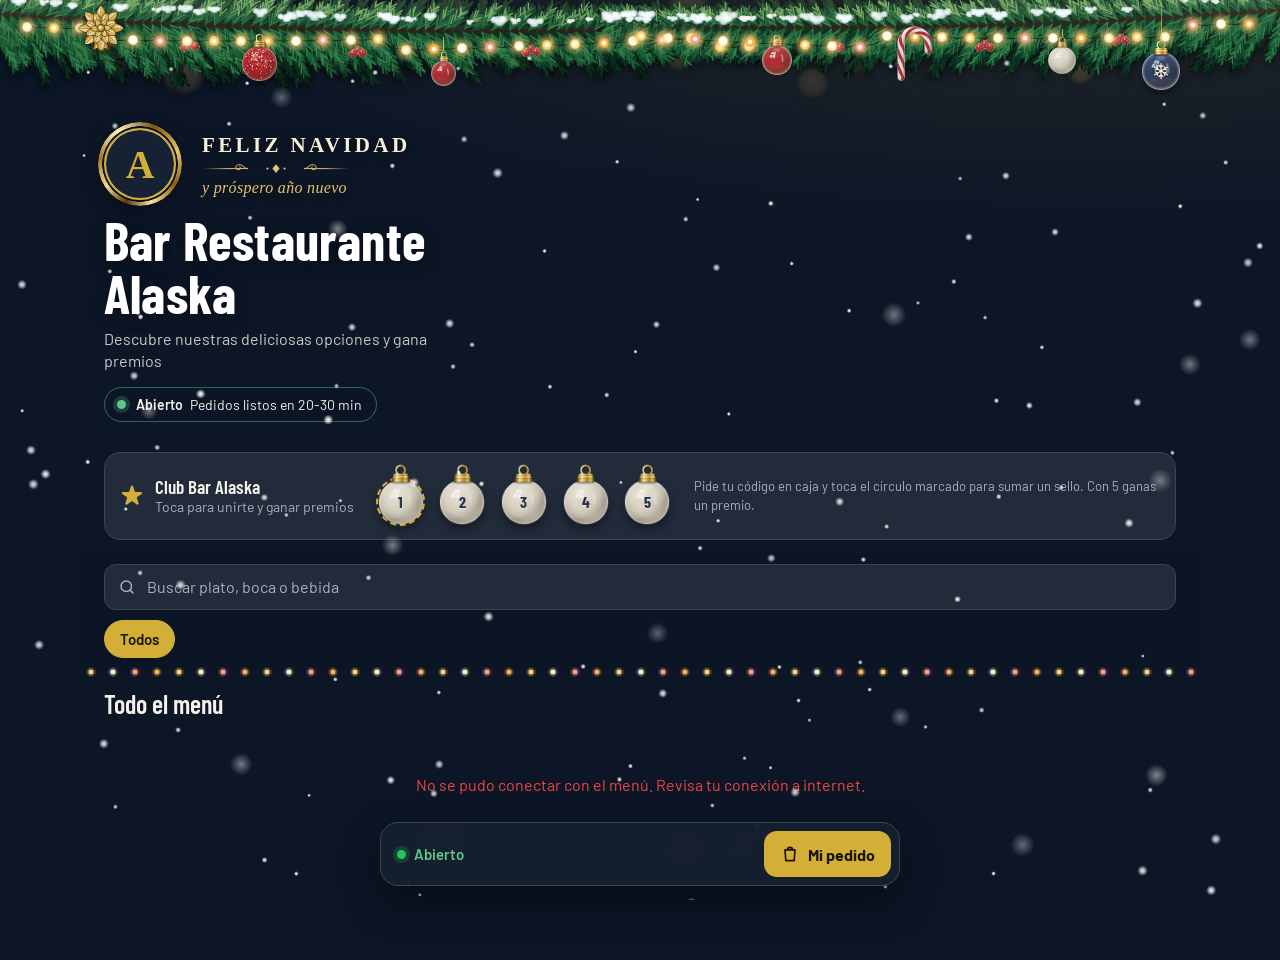
==== index.html @ 7e8ec567 "Add files via upload" ====
<!DOCTYPE html>
<html lang="es">
<head>
    <meta charset="UTF-8">
    <meta name="viewport" content="width=device-width, initial-scale=1.0, maximum-scale=1.0, user-scalable=no">
    <title id="page-title">Bar Restaurante Alaska - Menú Digital y Lealtad</title>
    <meta name="description" content="Mira el menú, haz tu pedido en línea y junta sellos para ganar un premio.">
    <!-- VISTA PREVIA AL COMPARTIR EL LINK (WhatsApp, Facebook, Telegram…): la tarjeta con foto, título y descripción.
         • Tiene que estar escrita aquí, en el HTML y no en el JavaScript: WhatsApp lee la página sin ejecutar el programa.
         • La imagen es og-alaska.jpg (el logo del bar sobre fondo azul marino; 1200 × 630, menos de 250 KB). Se sube al mismo lugar de GitHub donde está esta página.
         • La dirección de la imagen va COMPLETA (con https:// y el dominio); si va corta, no sale la foto.
         • Para cambiar la foto: sube la imagen nueva con OTRO nombre (por ejemplo og-alaska-2.jpg) y escribe ese nombre en las líneas og:image y twitter:image de abajo.
           WhatsApp guarda la vista previa de cada link por unos días; con el nombre nuevo no vuelve a mostrar la foto vieja. -->
    <meta property="og:type" content="website">
    <meta property="og:site_name" content="Bar Restaurante Alaska">
    <meta property="og:title" content="Bar Restaurante Alaska · Menú digital">
    <meta property="og:description" content="Mira el menú, haz tu pedido en línea y junta sellos para ganar un premio.">
    <meta property="og:image" content="https://pache90cr.github.io/Web-Alaska/og-alaska.jpg">
    <meta property="og:image:type" content="image/jpeg">
    <meta property="og:image:width" content="1200">
    <meta property="og:image:height" content="630">
    <meta property="og:image:alt" content="Logo de Bar Restaurante Alaska">
    <meta name="twitter:card" content="summary_large_image">
    <meta name="twitter:title" content="Bar Restaurante Alaska · Menú digital">
    <meta name="twitter:description" content="Mira el menú, haz tu pedido en línea y junta sellos para ganar un premio.">
    <meta name="twitter:image" content="https://pache90cr.github.io/Web-Alaska/og-alaska.jpg">
    <meta name="app-version" content="2026-11-11.1">

    <meta name="theme-color" content="#0C1626">
    <link rel="preconnect" href="https://firestore.googleapis.com" crossorigin>
    <link rel="preconnect" href="https://fonts.googleapis.com">
    <link rel="preconnect" href="https://fonts.gstatic.com" crossorigin>
    <link rel="stylesheet" href="https://fonts.googleapis.com/css2?family=Barlow:wght@400;500;600;700&family=Barlow+Condensed:wght@500;600;700&display=swap" media="print" onload="this.media='all'">

    <!-- ============================================================
         CARGA RÁPIDA DEL MENÚ  (esta es la parte que PageSpeed mide)
         • Antes, al abrir el link, el teléfono bajaba TODOS los platos con sus fotos juntas (varios MB) y no
           mostraba el menú hasta terminar: con internet lento eran más de 20 segundos.
         • Ahora este bloque le pide a Firestore, por su dirección web (REST), solo lo necesario para dibujar el menú:
           nombres, precios, categorías, textos y colores. La foto y las opciones de cada plato se bajan cuando
           la tarjeta aparece en pantalla (o al tocarla).
         • El programa de Firebase (el que guarda pedidos y sellos y mueve el panel de administración) ya no se
           descarga al abrir: se baja en cuanto la persona toca algo.
         • Quien entra al panel de administración queda marcado en ese teléfono ("alaska_menu_completo") y ahí el menú
           funciona como siempre, todo en tiempo real.
         • Para ver el modo de siempre en cualquier teléfono, agrega  ?completo=1  al final del link.
           Para ver el modo rápido en un teléfono marcado como administrador, agrega  ?ligero=1.
         ============================================================ -->
    <script>
    (function () {
        'use strict';
        try {
            var BASE = 'https://firestore.googleapis.com/v1/projects/bar-alaska/databases/(default)/documents/';
            var KEY = 'AIzaSyBrVAO_tc3pU7wehVEX9q-JUMkSOkTAdG8';      // la misma llave pública de Firebase que usa el resto del programa
            var puede = typeof fetch === 'function' && typeof Promise === 'function';
            var completo = false;
            try { completo = localStorage.getItem('alaska_menu_completo') === '1'; } catch (e) {}
            if (/[?&]completo=1(&|$)/.test(location.search)) completo = true;
            if (/[?&]ligero=1(&|$)/.test(location.search)) completo = false;
            var AFS = window.AlaskaFS = { ligero: puede && !completo, previo: {} };

            function url(ruta, campos, extra) {
                var q = [], i;
                if (campos) for (i = 0; i < campos.length; i++) q.push('mask.fieldPaths=' + encodeURIComponent(campos[i]));
                if (extra) q.push(extra);
                q.push('key=' + KEY);
                return BASE + ruta + '?' + q.join('&');
            }
            // Pide una dirección y SIEMPRE responde (nunca falla): { ok, status, json }. Si no contesta en 30 segundos se da por fallida.
            AFS.pedir = function (ruta, campos, extra, prioridad) {
                var ctl = typeof AbortController === 'function' ? new AbortController() : null;
                var reloj = ctl ? setTimeout(function () { try { ctl.abort(); } catch (e) {} }, 30000) : 0;
                var opciones = {};
                if (prioridad) opciones.priority = prioridad;
                if (ctl) opciones.signal = ctl.signal;
                return fetch(url(ruta, campos, extra), opciones).then(function (r) {
                    return r.json().then(function (j) { clearTimeout(reloj); return { ok: r.ok, status: r.status, json: j }; },
                                         function () { clearTimeout(reloj); return { ok: false, status: r.status, json: null }; });
                }, function (e) { clearTimeout(reloj); return { ok: false, status: 0, json: null, error: e }; });
            };
            // Firestore REST entrega cada dato con su tipo ({ stringValue: "..." }); aquí se vuelve un valor normal
            function valor(v) {
                var i, o, f, k;
                if (!v) return null;
                if (v.stringValue !== undefined) return v.stringValue;
                if (v.integerValue !== undefined) return Number(v.integerValue);
                if (v.doubleValue !== undefined) return Number(v.doubleValue);
                if (v.booleanValue !== undefined) return v.booleanValue;
                if (v.arrayValue !== undefined) { var a = v.arrayValue.values || []; o = []; for (i = 0; i < a.length; i++) o.push(valor(a[i])); return o; }
                if (v.mapValue !== undefined) { f = v.mapValue.fields || {}; o = {}; for (k in f) o[k] = valor(f[k]); return o; }
                if (v.timestampValue !== undefined) return v.timestampValue;
                if (v.referenceValue !== undefined) return v.referenceValue;
                return null;
            }
            AFS.doc = function (d) {
                var o = {}, f = d.fields || {}, k, p = String(d.name || '').split('/'), id = p[p.length - 1];
                for (k in f) o[k] = valor(f[k]);
                try { id = decodeURIComponent(id); } catch (e) {}
                o.id = id;
                return o;
            };
            // Un documento: { ok, existe, datos }
            AFS.leer = function (ruta, campos, prioridad) {
                return AFS.pedir(ruta, campos, '', prioridad).then(function (r) {
                    if (r.status === 404) return { ok: true, existe: false, datos: null, status: 404 };
                    if (!r.ok || !r.json) return { ok: false, existe: false, datos: null, status: r.status };
                    return { ok: true, existe: true, datos: AFS.doc(r.json), status: r.status };
                });
            };
            // Una colección entera (de 300 en 300): { ok, docs }
            AFS.listar = function (col, campos, prioridad) {
                var docs = [];
                function pagina(token) {
                    return AFS.pedir(col, campos, 'pageSize=300' + (token ? '&pageToken=' + encodeURIComponent(token) : ''), prioridad).then(function (r) {
                        if (!r.ok || !r.json) return { ok: false, status: r.status, docs: docs };
                        var lista = r.json.documents || [], i;
                        for (i = 0; i < lista.length; i++) docs.push(AFS.doc(lista[i]));
                        return r.json.nextPageToken ? pagina(r.json.nextPageToken) : { ok: true, status: r.status, docs: docs };
                    });
                }
                return pagina('');
            };

            if (AFS.ligero) {
                // Solo lo que se ve en las tarjetas (sin fotos ni opciones, que son lo pesado)
                AFS.CAMPOS_PLATO = ['nombre', 'categoria', 'precio', 'descripcion', 'disponible', 'orden', 'enOferta', 'precioOriginal', 'categoriaOriginal', 'soloControl', 'promoCantidad', 'promoPrecio'];
                // "configuracion" trae varios documentos pequeños; con esta lista solo viaja lo que el menú público usa
                // (los códigos de sello y los datos de avisos no se piden)
                AFS.CAMPOS_CONFIG = ['tituloPublico', 'subtituloPublico', 'horaApertura', 'horaCierre', 'diasCerrado', 'colorPrincipal', 'colorSecundario',
                    'colorOferta', 'colorFondo', 'logoUrl', 'pausado', 'texto', 'mesa', 'retiro', 'delivery', 'mini', 'firma', 'navidad'];
                // Los documentos de «configuracion» que usa el menú público. Si las reglas de la base no dejaran listar la colección (pero sí leer cada
                // documento, que es lo que hacía el menú de siempre), se piden de uno en uno y así se sigue con el modo rápido
                AFS.DOCS_CONFIG = ['estilosGenerales', 'modalidades', 'estadoPedidos', 'tiempoEstimado', 'portada'];
                AFS.configPorDocumentos = false;
                AFS.listarConfig = function (prioridad) {
                    function porDocumentos() {
                        return Promise.all(AFS.DOCS_CONFIG.map(function (id) { return AFS.leer('configuracion/' + id, AFS.CAMPOS_CONFIG, prioridad); })).then(function (rs) {
                            var docs = [], alguno = false, i;
                            for (i = 0; i < rs.length; i++) {
                                if (rs[i].ok) alguno = true;
                                if (rs[i].ok && rs[i].existe) docs.push(rs[i].datos);
                            }
                            return alguno ? { ok: true, status: 200, docs: docs } : { ok: false, status: rs[0].status, docs: [] };
                        });
                    }
                    if (AFS.configPorDocumentos) return porDocumentos();
                    return AFS.listar('configuracion', AFS.CAMPOS_CONFIG, prioridad).then(function (r) {
                        if (r.ok || (r.status !== 401 && r.status !== 403)) return r;
                        AFS.configPorDocumentos = true;
                        return porDocumentos();
                    });
                };
                AFS.previo.config = AFS.listarConfig('high');
                AFS.previo.productos = AFS.listar('productos', AFS.CAMPOS_PLATO, 'high');
                AFS.previo.categorias = AFS.listar('categorias', null, 'high');
            }
        } catch (e) {
            window.AlaskaFS = { ligero: false, previo: {} };
        }
    })();
    </script>

    <style>
        :root {
            --bg-dark: #0C1626;
            --card-bg: #162133;
            --card-hover: #1C293E;
            --color-principal: #d4af37;
            --color-principal-glow: rgba(212, 175, 55, 0.25);
            --color-secundario: #262932;
            --color-oferta: #ef4444;
            --text-main: #F4F1EA;
            --text-muted: #A3AFBF;
            --border-color: #26344A;
            --border-focus: #d4af37;

            /* Menú público: las superficies salen del color de fondo elegido en Ajustes */
            --m-bg: var(--bg-dark);
            --m-surface: color-mix(in srgb, var(--bg-dark) 91%, #ffffff);
            --m-raised: color-mix(in srgb, var(--bg-dark) 84%, #ffffff);
            --m-line: color-mix(in srgb, var(--bg-dark) 80%, #ffffff);
            --m-text: #F4F1EA;
            --m-muted: #A6B1C0;
            --m-accent: var(--color-principal);
            --m-on-accent: #1A1406;
            --m-oferta: var(--color-oferta);
            --m-oferta-texto: color-mix(in srgb, var(--color-oferta) 55%, #ffffff);
            --m-ok: #5CC98A;
            --m-font: 'Barlow', 'Segoe UI', system-ui, -apple-system, sans-serif;
            --m-font-cond: 'Barlow Condensed', 'Arial Narrow', 'Barlow', sans-serif;
        }

        * { box-sizing: border-box; -webkit-tap-highlight-color: transparent; }
        body { font-family: var(--m-font); background: var(--m-bg); margin: 0; padding: 0; color: var(--m-text); -webkit-font-smoothing: antialiased; }
        .app-container { max-width: none; margin: 0; padding: 0 0 120px; }
        .menu-ancho { max-width: 1120px; margin: 0 auto; padding: 0 16px; }
        :focus-visible { outline: 2px solid var(--m-accent); outline-offset: 2px; }

        .icon-svg { width: 18px; height: 18px; stroke: currentColor; stroke-width: 2; stroke-linecap: round; stroke-linejoin: round; fill: none; display: inline-block; vertical-align: middle; }
        .icon-svg-lg { width: 22px; height: 22px; stroke: currentColor; stroke-width: 2; stroke-linecap: round; stroke-linejoin: round; fill: none; }

        #toast-notification {
            position: fixed; top: 16px; left: 50%; transform: translateX(-50%) translateY(-140px);
            max-width: calc(100% - 32px); width: max-content;
            background: color-mix(in srgb, var(--bg-dark) 80%, #ffffff); color: var(--m-text); padding: 12px 18px; border-radius: 12px;
            border: 1px solid color-mix(in srgb, var(--bg-dark) 68%, #ffffff); box-shadow: 0 14px 34px rgba(0,0,0,0.45);
            font-family: var(--m-font); font-size: 15px; font-weight: 500; z-index: 9999; transition: transform 0.35s cubic-bezier(.2,.8,.2,1);
            display: flex; align-items: center; gap: 10px;
        }
        #toast-notification svg { color: var(--m-accent); flex-shrink: 0; }
        #toast-notification.show { transform: translateX(-50%) translateY(0); }

        .view-section { display: none; }
        .view-section.active-view { display: block; }

        /* ---------- Portada ---------- */
        .portada { position: relative; min-height: 300px; display: flex; align-items: flex-end; overflow: hidden; isolation: isolate;
            background: radial-gradient(120% 90% at 85% 0%, color-mix(in srgb, var(--m-accent) 16%, transparent) 0%, transparent 60%), var(--m-bg); }
        .portada-foto { position: absolute; inset: 0; width: 100%; height: 100%; object-fit: cover; opacity: 0; transition: opacity .8s ease; z-index: -2; }
        .portada-foto.lista { opacity: .6; }
        .portada::after { content: ""; position: absolute; inset: 0; z-index: -1;
            background: linear-gradient(180deg, color-mix(in srgb, var(--m-bg) 25%, transparent) 0%, color-mix(in srgb, var(--m-bg) 55%, transparent) 45%, var(--m-bg) 100%); }
        .portada-contenido { width: 100%; max-width: 1120px; margin: 0 auto; padding: 56px 16px 18px; }
        .store-logo { width: 72px; height: 72px; border-radius: 50%; object-fit: cover; border: 2px solid var(--m-accent); background: #fff; cursor: pointer; display: block; margin-bottom: 14px; box-shadow: 0 6px 24px rgba(0,0,0,.4); }
        .portada h1 { margin: 0; font-family: var(--m-font-cond); font-size: 40px; line-height: .98; font-weight: 700; letter-spacing: .2px; color: #fff; text-wrap: balance; max-width: 16ch; text-shadow: 0 2px 18px rgba(0,0,0,.35); }
        .portada p { margin: 8px 0 14px; font-size: 16px; color: color-mix(in srgb, var(--m-text) 82%, transparent); max-width: 40ch; line-height: 1.4; }
        .tiempo-estimado-banner, .closed-store-banner {
            display: inline-flex; align-items: center; gap: 10px; padding: 8px 14px 8px 12px; border-radius: 999px;
            font-size: 14px; color: var(--m-text); background: color-mix(in srgb, var(--m-bg) 70%, transparent);
            border: 1px solid color-mix(in srgb, var(--m-ok) 45%, transparent); backdrop-filter: blur(6px);
        }
        .tiempo-estimado-banner strong, .closed-store-banner strong { font-weight: 600; margin-right: 4px; }
        .tiempo-estimado-banner .estado-punto, .closed-store-banner .estado-punto { width: 9px; height: 9px; border-radius: 50%; background: var(--m-ok); flex-shrink: 0; box-shadow: 0 0 0 4px color-mix(in srgb, var(--m-ok) 22%, transparent); }
        .closed-store-banner { border-color: color-mix(in srgb, var(--m-oferta) 50%, transparent); }
        .closed-store-banner .estado-punto { background: var(--m-oferta); box-shadow: 0 0 0 4px color-mix(in srgb, var(--m-oferta) 22%, transparent); }

        /* ---------- Club de lealtad ---------- */
        .club { margin: 6px 0 4px; padding: 14px; border-radius: 16px; background: var(--m-surface); border: 1px solid var(--m-line);
            display: grid; grid-template-columns: 1fr; gap: 12px; align-items: center; }
        .club-info { display: flex; width: 100%; align-items: center; gap: 10px; background: none; border: none; padding: 0; color: var(--m-text); text-align: left; cursor: pointer; font-family: var(--m-font); min-width: 0; }
        .club-info > svg { width: 26px; height: 26px; color: var(--m-accent); flex-shrink: 0; }
        .club-info strong { display: block; font-family: var(--m-font-cond); font-size: 19px; font-weight: 600; line-height: 1.1; }
        #loyalty-counter-text { display: block; font-size: 14px; color: var(--m-muted); }
        .stamps-grid { display: grid; grid-template-columns: repeat(5, 1fr); gap: 8px; }
        .stamp-box { width: 100%; max-width: 52px; aspect-ratio: 1; justify-self: center; border-radius: 50%; display: grid; place-items: center; cursor: pointer;
            font-family: var(--m-font-cond); font-size: 16px; font-weight: 600; color: color-mix(in srgb, var(--m-muted) 70%, transparent);
            border: 1.5px solid var(--m-line); background: color-mix(in srgb, var(--m-bg) 60%, var(--m-surface)); user-select: none; transition: transform .15s; }
        .stamp-box:active { transform: scale(.94); }
        .stamp-box.filled { background: var(--m-accent); border-color: var(--m-accent); color: var(--m-on-accent); font-size: 17px; }
        /* ---- Movimiento de los sellos ---- */
        .stamp-box { position: relative; isolation: isolate; }
        /* El que sigue: borde punteado que gira + latido de luz (invita a tocarlo) */
        .stamp-box.next-to-fill { border-color: transparent; color: var(--m-accent); }
        .stamp-box.next-to-fill::before {
            content: ""; position: absolute; inset: -1.5px; border-radius: 50%;
            border: 2.5px dashed var(--m-accent); animation: selloGira 5s linear infinite;
        }
        .stamp-box.next-to-fill::after {
            content: ""; position: absolute; inset: -2px; border-radius: 50%; z-index: -1;
            animation: selloLatido 2.2s ease-out infinite;
        }
        @keyframes selloGira { to { transform: rotate(360deg); } }
        @keyframes selloLatido {
            0%   { box-shadow: 0 0 0 0 color-mix(in srgb, var(--m-accent) 55%, transparent); }
            70%  { box-shadow: 0 0 0 12px color-mix(in srgb, var(--m-accent) 0%, transparent); }
            100% { box-shadow: 0 0 0 0 transparent; }
        }
        /* Los ya ganados: un brillo que les pasa por encima, uno detrás de otro */
        .stamp-box.filled { overflow: hidden; }
        .stamp-box.filled::after {
            content: ""; position: absolute; top: -20%; bottom: -20%; left: -60%; width: 45%;
            background: linear-gradient(100deg, transparent, rgba(255,255,255,.65), transparent);
            transform: skewX(-18deg); animation: selloBrillo 4.5s ease-in-out infinite;
            animation-delay: calc(var(--n, 0) * .18s);
        }
        @keyframes selloBrillo { 0%, 62% { left: -60%; } 82%, 100% { left: 130%; } }
        /* Sello recién ganado: aparece girando */
        .stamp-box.recien { animation: selloNuevo .9s cubic-bezier(.2,1.4,.4,1); }
        @keyframes selloNuevo {
            0%   { transform: scale(.3) rotate(-200deg); opacity: 0; }
            70%  { transform: scale(1.15) rotate(10deg); opacity: 1; }
            100% { transform: scale(1) rotate(0); }
        }
        @media (prefers-reduced-motion: reduce) {
            .stamp-box.next-to-fill::before, .stamp-box.next-to-fill::after, .stamp-box.filled::after, .stamp-box.recien { animation: none; }
        }
        .club-ayuda { grid-column: 1 / -1; margin: 0; font-size: 13px; color: var(--m-muted); line-height: 1.4; }

        /* ---------- Buscador y categorías (fijos al bajar) ---------- */
        .barra-menu { position: sticky; top: 0; z-index: 60; margin: 10px -16px 0; padding: 10px 16px 10px;
            background: color-mix(in srgb, var(--m-bg) 90%, transparent); backdrop-filter: blur(12px); -webkit-backdrop-filter: blur(12px); }
        .search-box-container { position: relative; margin-bottom: 10px; }
        .search-box-container svg { position: absolute; left: 14px; top: 50%; transform: translateY(-50%); width: 18px; height: 18px; color: var(--m-muted); pointer-events: none; }
        .search-input-main { width: 100%; height: 46px; padding: 0 16px 0 42px; border-radius: 12px; font-family: var(--m-font); font-size: 16px; color: var(--m-text);
            background: var(--m-surface); border: 1px solid var(--m-line); outline: none; box-shadow: none; transition: border-color .15s; }
        .search-input-main::placeholder { color: var(--m-muted); }
        .search-input-main:focus { border-color: var(--m-accent); box-shadow: none; }
        .category-grid { display: flex; gap: 8px; overflow-x: auto; scrollbar-width: none; margin: 0 -16px; padding: 0 16px 2px; scroll-padding: 0 16px; }
        .category-grid::-webkit-scrollbar { display: none; }
        .cat-btn { flex-shrink: 0; display: inline-flex; align-items: center; gap: 7px; height: 38px; padding: 0 15px; border-radius: 999px; cursor: pointer;
            background: var(--m-surface); border: 1px solid var(--m-line); color: var(--m-text); font-family: var(--m-font); font-size: 15px; font-weight: 600; white-space: nowrap; transition: background .15s, border-color .15s, color .15s; }
        .cat-btn:hover { border-color: color-mix(in srgb, var(--m-text) 35%, transparent); }
        .cat-btn.active { background: var(--m-accent); border-color: var(--m-accent); color: var(--m-on-accent); }
        .cat-btn.ofertas-style { color: var(--m-oferta-texto); border-color: color-mix(in srgb, var(--m-oferta) 45%, transparent); }
        .cat-btn.ofertas-style.active { background: var(--m-oferta); border-color: var(--m-oferta); color: #fff; }
        .cat-icon-img { width: 20px; height: 20px; object-fit: contain; border-radius: 4px; }

        /* ---------- Lista de platos ---------- */
        .menu-titulo { display: flex; align-items: baseline; justify-content: space-between; gap: 12px; margin: 16px 0 10px; font-family: var(--m-font-cond); font-size: 26px; font-weight: 600; color: var(--m-text); }
        .menu-titulo small { font-family: var(--m-font); font-size: 14px; font-weight: 500; color: var(--m-muted); white-space: nowrap; }
        .menu-grid { display: grid; grid-template-columns: 1fr; gap: 10px; }
        .menu-grid > p { grid-column: 1 / -1; font-size: 16px; padding: 30px 8px; }
        .plato { display: grid; grid-template-columns: 108px 1fr; gap: 14px; align-items: stretch; width: 100%; padding: 10px; border-radius: 16px;
            background: var(--m-surface); border: 1px solid var(--m-line); color: var(--m-text); font-family: var(--m-font); text-align: left; cursor: pointer;
            transition: border-color .15s, background .15s; }
        .plato:hover { border-color: color-mix(in srgb, var(--m-accent) 45%, transparent); }
        .plato:active { background: var(--m-raised); }
        .pl-foto { position: relative; width: 108px; height: 108px; border-radius: 12px; overflow: hidden; background: var(--m-raised); }
        .pl-foto img { width: 100%; height: 100%; object-fit: cover; display: block; }
        .pl-marca { position: absolute; left: 6px; top: 6px; padding: 3px 8px; border-radius: 6px; font-size: 12px; font-weight: 700; background: var(--m-oferta); color: #fff; }
        .pl-marca.agotado { background: rgba(10,14,20,.82); color: #fff; }
        .pl-info { display: flex; flex-direction: column; min-width: 0; padding: 2px 2px 0 0; }
        .pl-nombre { font-family: var(--m-font-cond); font-size: 21px; font-weight: 600; line-height: 1.1; color: var(--m-text); }
        .pl-desc { margin-top: 4px; font-size: 14px; line-height: 1.35; color: var(--m-muted); display: -webkit-box; -webkit-line-clamp: 2; -webkit-box-orient: vertical; overflow: hidden; }
        .pl-pie { margin-top: auto; padding-top: 8px; display: flex; align-items: center; justify-content: space-between; gap: 8px; }
        .pl-precio { font-family: var(--m-font-cond); font-size: 21px; font-weight: 600; color: var(--m-accent); font-variant-numeric: tabular-nums; line-height: 1; }
        .pl-precio s { display: block; font-size: 14px; font-weight: 500; color: var(--m-muted); margin-bottom: 2px; }
        .pl-desde { font-family: var(--m-font); font-size: 12px; font-weight: 600; letter-spacing: .02em; color: var(--m-muted); }
        /* Promo por cantidad («Promo: 2 por ₡6.000») */
        .pl-promo { align-self: flex-start; margin-top: 6px; padding: 3px 9px; border-radius: 6px; font-size: 13px; font-weight: 700; line-height: 1.25;
            background: color-mix(in srgb, var(--m-oferta) 18%, transparent); color: var(--m-oferta-texto); }
        .plato.no-disponible .pl-promo { background: var(--m-raised); color: var(--m-muted); }
        .es-oferta .pl-precio { color: var(--m-oferta-texto); }
        .pl-accion { display: inline-flex; align-items: center; gap: 5px; height: 34px; padding: 0 12px; border-radius: 999px; font-size: 14px; font-weight: 600;
            background: color-mix(in srgb, var(--m-accent) 15%, transparent); color: var(--m-accent); white-space: nowrap; }
        .pl-accion svg { width: 16px; height: 16px; }
        .plato.no-disponible .pl-foto img { filter: grayscale(.85); opacity: .55; }
        .plato.no-disponible .pl-nombre, .plato.no-disponible .pl-precio { color: var(--m-muted); }
        .plato.no-disponible .pl-accion, .plato.cerrado .pl-accion { background: none; color: var(--m-muted); padding: 0; }

        /* ---------- Barra inferior ---------- */
        .floating-bottom-bar { position: fixed; left: 50%; bottom: 14px; transform: translateX(-50%); width: calc(100% - 24px); max-width: 520px; z-index: 999;
            display: flex; align-items: center; justify-content: space-between; gap: 10px; padding: 8px 8px 8px 16px; border-radius: 18px;
            background: color-mix(in srgb, var(--m-bg) 82%, #ffffff 4%); border: 1px solid var(--m-line); backdrop-filter: blur(14px); -webkit-backdrop-filter: blur(14px);
            box-shadow: 0 16px 40px rgba(0,0,0,.45); transition: opacity .3s ease, transform .3s ease; }
        .floating-bottom-bar.hidden { opacity: 0; pointer-events: none; transform: translateX(-50%) translateY(80px); }
        .status-pill { display: flex; align-items: center; gap: 8px; font-size: 15px; font-weight: 600; color: var(--m-ok); white-space: nowrap; }
        .status-dot { width: 9px; height: 9px; background: #22c55e; border-radius: 50%; box-shadow: 0 0 8px #22c55e; flex-shrink: 0; }
        .status-dot.closed { background: #ef4444; box-shadow: 0 0 8px #ef4444; }
        .floating-bottom-bar .status-dot { box-shadow: 0 0 0 4px color-mix(in srgb, #22c55e 20%, transparent); }
        .floating-bottom-bar .status-dot.closed { box-shadow: 0 0 0 4px color-mix(in srgb, #ef4444 20%, transparent); }
        .floating-bottom-bar:has(.status-dot.closed) .status-pill { color: var(--m-oferta-texto); }
        .cart-icon-btn { display: inline-flex; align-items: center; gap: 8px; height: 46px; padding: 0 16px; border: none; border-radius: 13px; cursor: pointer;
            background: var(--m-accent); color: var(--m-on-accent); font-family: var(--m-font); font-size: 16px; font-weight: 700; position: relative; }
        .cart-icon-btn svg { width: 20px; height: 20px; }
        .cart-count-badge { min-width: 24px; height: 24px; padding: 0 7px; border-radius: 999px; display: inline-grid; place-items: center; font-size: 13px; font-weight: 700;
            background: var(--m-on-accent); color: var(--m-accent); }
        .carrito-total { display: none; margin-left: auto; font-family: var(--m-font-cond); font-size: 20px; font-weight: 700; font-variant-numeric: tabular-nums; }
        .floating-bottom-bar.con-items { padding: 8px; }
        .floating-bottom-bar.con-items .status-pill { display: none; }
        .floating-bottom-bar.con-items .cart-icon-btn { flex: 1; }
        .floating-bottom-bar.con-items .carrito-total { display: inline; }
        .floating-bottom-bar:not(.con-items) .cart-count-badge { display: none; }

        /* ---------- Formularios (base) ---------- */
        .form-group { margin-bottom: 16px; }
        label { display: block; font-weight: 600; margin-bottom: 7px; font-size: 14px; color: var(--m-muted); }
        input, select, textarea {
            width: 100%; padding: 12px 14px; border: 1px solid var(--m-line); border-radius: 11px; font-size: 16px; font-family: var(--m-font);
            background: color-mix(in srgb, var(--m-bg) 70%, var(--m-surface)); color: var(--m-text); box-sizing: border-box; transition: border-color .15s, box-shadow .15s;
        }
        input::placeholder, textarea::placeholder { color: color-mix(in srgb, var(--m-muted) 75%, transparent); }
        input:focus, select:focus, textarea:focus { outline: none; border-color: var(--m-accent); box-shadow: 0 0 0 3px color-mix(in srgb, var(--m-accent) 22%, transparent); }

        .btn-admin-action {
            display: inline-flex; align-items: center; justify-content: center; gap: 10px; width: 100%; min-height: 50px; padding: 12px 18px;
            background: var(--m-accent); color: var(--m-on-accent); border: none; border-radius: 13px; cursor: pointer;
            font-family: var(--m-font); font-size: 16px; font-weight: 700; transition: filter .15s;
        }
        .btn-admin-action:hover { filter: brightness(1.07); }
        .btn-admin-action:disabled { opacity: .6; cursor: wait; }
        .btn-volver { display: inline-flex; align-items: center; justify-content: center; min-height: 50px; padding: 12px 18px; border-radius: 13px; cursor: pointer;
            background: var(--m-raised); color: var(--m-text); border: 1px solid var(--m-line); font-family: var(--m-font); font-size: 16px; font-weight: 600; }

        /* ---------- Ventanas ---------- */
        .modal-overlay { display: none; position: fixed; inset: 0; background: rgba(3,7,14,.7); backdrop-filter: blur(4px); -webkit-backdrop-filter: blur(4px);
            justify-content: center; align-items: flex-end; z-index: 2000; padding: 0; }
        .modal-content { background: var(--m-surface); width: 100%; max-width: 560px; border-radius: 22px 22px 0 0; overflow: hidden; border: 1px solid var(--m-line); border-bottom: none;
            display: flex; flex-direction: column; max-height: 92vh; max-height: 92dvh; color: var(--m-text); box-shadow: 0 -12px 40px rgba(0,0,0,.45);
            animation: subirHoja .28s cubic-bezier(.2,.8,.2,1); }
        @keyframes subirHoja { from { transform: translateY(40px); opacity: .4; } to { transform: none; opacity: 1; } }
        .modal-body { padding: 18px; overflow-y: auto; flex: 1; }
        .modal-footer { padding: 12px 18px calc(12px + env(safe-area-inset-bottom)); background: color-mix(in srgb, var(--m-bg) 55%, var(--m-surface)); border-top: 1px solid var(--m-line);
            display: flex; flex-direction: column; gap: 10px; }
        .m-cab { padding: 16px 18px 12px; display: flex; justify-content: space-between; align-items: flex-start; gap: 12px; border-bottom: 1px solid var(--m-line); }
        .m-cab h3 { margin: 0; font-family: var(--m-font-cond); font-size: 25px; font-weight: 600; line-height: 1.1; }
        .m-cab p { margin: 4px 0 0; font-size: 14px; color: var(--m-muted); }
        .m-cerrar { flex-shrink: 0; width: 38px; height: 38px; border-radius: 50%; border: none; background: var(--m-raised); color: var(--m-text); font-size: 16px; cursor: pointer; }
        @media (min-width: 600px) {
            .modal-overlay { align-items: center; padding: 20px; }
            .modal-content { border-radius: 22px; border-bottom: 1px solid var(--m-line); max-height: 88vh; }
        }

        /* Ventana del plato */
        .hp-foto { position: relative; aspect-ratio: 4 / 3; max-height: 42vh; width: 100%; overflow: hidden; background: var(--m-raised); flex-shrink: 0; }
        .hp-fondo { position: absolute; inset: -20px; width: calc(100% + 40px); height: calc(100% + 40px); object-fit: cover; filter: blur(22px) brightness(.55) saturate(1.2); }
        .hp-img { position: relative; width: 100%; height: 100%; object-fit: contain; display: block; transition: opacity .25s ease; }
        .hp-nota { position: absolute; left: 12px; bottom: 12px; padding: 6px 11px; border-radius: 999px; font-size: 14px; font-weight: 600; background: rgba(8,12,20,.78); color: #fff; backdrop-filter: blur(4px); }
        .hp-cerrar { position: absolute; right: 12px; top: 12px; width: 38px; height: 38px; border-radius: 50%; border: none; background: rgba(8,12,20,.7); color: #fff; font-size: 16px; cursor: pointer; backdrop-filter: blur(4px); }
        .hoja-plato h3 { margin: 0; font-family: var(--m-font-cond); font-size: 28px; font-weight: 600; line-height: 1.05; }
        #modal-detalle-desc { margin: 6px 0 0; font-size: 15px; line-height: 1.45; color: var(--m-muted); }
        #modal-detalle-desc:empty { display: none; }
        .detalle-promo { margin: 12px 0 0; padding: 9px 12px; border-radius: 10px; font-size: 15px; font-weight: 600; line-height: 1.35;
            background: color-mix(in srgb, var(--m-oferta) 14%, transparent); color: var(--m-oferta-texto); }
        .detalle-promo[hidden] { display: none; }
        .extras-titulo { display: flex; justify-content: space-between; align-items: baseline; margin: 18px 0 8px; font-family: var(--m-font-cond); font-size: 20px; font-weight: 600; }
        .extras-titulo span { font-family: var(--m-font); font-size: 13px; font-weight: 600; color: var(--m-muted); padding: 3px 9px; border-radius: 999px; background: var(--m-raised); }
        .extras-cargando { margin: 18px 0 8px; font-size: 15px; color: var(--m-muted); }
        .extras-reintentar { margin-left: 6px; padding: 6px 12px; border-radius: 999px; border: 1px solid var(--m-accent); background: none; color: var(--m-accent); font: 600 14px var(--m-font); cursor: pointer; }
        .extra-opcion { display: grid !important; grid-template-columns: 22px 52px 1fr auto; align-items: center; gap: 12px; padding: 8px 12px 8px 12px; margin: 0 0 8px !important;
            border-radius: 13px; border: 1px solid var(--m-line); background: color-mix(in srgb, var(--m-bg) 55%, var(--m-surface)); cursor: pointer; color: var(--m-text) !important; font-size: 16px !important; font-weight: 500 !important; }
        .extra-opcion:has(input:checked) { border-color: var(--m-accent); background: color-mix(in srgb, var(--m-accent) 9%, var(--m-surface)); }
        .extra-opcion input { width: 20px; height: 20px; margin: 0; accent-color: var(--m-accent); }
        .eo-foto { width: 52px; height: 52px; border-radius: 9px; overflow: hidden; background: var(--m-raised); }
        .eo-foto img { width: 100%; height: 100%; object-fit: cover; display: block; }
        .eo-precio { font-weight: 600; color: var(--m-accent); white-space: nowrap; }
        .extra-opcion.sin-foto { grid-template-columns: 22px 1fr auto; }
        .extra-opcion.sin-foto .eo-foto { display: none; }
        .hp-pie { flex-direction: row !important; align-items: center; }
        .cantidad { display: inline-flex; align-items: center; border: 1px solid var(--m-line); border-radius: 13px; overflow: hidden; flex-shrink: 0; background: var(--m-raised); }
        .cantidad button { width: 46px; height: 48px; border: none; background: none; color: var(--m-text); font-size: 22px; cursor: pointer; }
        .cantidad span { min-width: 30px; text-align: center; font-family: var(--m-font-cond); font-size: 22px; font-weight: 600; }
        .hp-pie .btn-admin-action { flex: 1; justify-content: space-between; }
        #modal-detalle-precio-total { font-family: var(--m-font-cond); font-size: 22px; font-variant-numeric: tabular-nums; }
        .hp-pie .btn-admin-action.pendiente { opacity: .62; justify-content: center; }
        #modal-detalle-precio-total:empty { display: none; }
        .hp-aviso-cerrado { display: none; flex: 1; font-size: 15px; color: var(--m-muted); line-height: 1.35; }
        .hp-pie.cerrado .hp-aviso-cerrado { display: block; }
        .hp-pie.cerrado .cantidad { display: none; }

        /* ---------- Seguimiento del pedido: lo que ve el cliente después de pedir ---------- */
        /* La cinta va pegada encima de la barra de abajo (si la barra se esconde, ella también) */
        .seg-cinta { --seg-color: var(--m-accent); position: absolute; left: 0; right: 0; bottom: calc(100% + 8px); display: flex; align-items: center; gap: 10px; min-height: 52px; padding: 6px 7px 6px 15px;
            border-radius: 15px; cursor: pointer; text-align: left; font-family: var(--m-font); font-size: 15px; font-weight: 600; color: var(--m-text);
            background: color-mix(in srgb, var(--m-bg) 88%, var(--seg-color) 12%); border: 1px solid color-mix(in srgb, var(--seg-color) 55%, var(--m-line));
            box-shadow: 0 12px 28px rgba(0,0,0,.42); animation: segEntra .4s cubic-bezier(.2,.8,.2,1); }
        .seg-cinta[hidden] { display: none; }
        .seg-cinta.listo { --seg-color: var(--m-ok); }
        .seg-punto { flex-shrink: 0; width: 10px; height: 10px; border-radius: 50%; background: var(--seg-color); animation: segLatido 1.8s ease-out infinite; }
        .seg-cinta-txt { flex: 1; min-width: 0; overflow: hidden; text-overflow: ellipsis; white-space: nowrap; }
        .seg-cinta-ver { flex-shrink: 0; display: inline-grid; place-items: center; height: 38px; padding: 0 16px; border-radius: 11px; background: var(--seg-color); color: var(--m-on-accent); font-size: 14px; font-weight: 700; }
        .seg-cinta.listo .seg-cinta-ver { color: #062014; }
        html.seg-on .app-container { padding-bottom: 184px; }
        @keyframes segEntra { from { opacity: 0; transform: translateY(12px); } to { opacity: 1; transform: none; } }
        @keyframes segLatido { 0% { box-shadow: 0 0 0 0 color-mix(in srgb, var(--seg-color) 60%, transparent); } 70%, 100% { box-shadow: 0 0 0 9px transparent; } }
        /* La pantalla «¡Pedido recibido!» */
        #seg-titulo { display: flex; align-items: center; gap: 10px; }
        #seg-titulo svg { flex-shrink: 0; width: 30px; height: 30px; color: var(--m-ok); }
        .seg-trazo { stroke-dasharray: 14; stroke-dashoffset: 14; animation: segTrazo .5s .2s ease forwards; }
        @keyframes segTrazo { to { stroke-dashoffset: 0; } }
        .seg-tarjeta { margin: 0 0 12px; padding: 16px 16px 14px; border-radius: 16px; border: 1px solid var(--m-line); background: color-mix(in srgb, var(--m-bg) 55%, var(--m-surface)); }
        .seg-tarjeta.listo { border-color: color-mix(in srgb, var(--m-ok) 60%, var(--m-line)); background: color-mix(in srgb, var(--m-bg) 82%, var(--m-ok) 8%); }
        .seg-quien { margin: 0 0 16px; }
        .seg-quien strong { display: block; font-family: var(--m-font-cond); font-size: 22px; font-weight: 600; line-height: 1.1; overflow-wrap: anywhere; }
        .seg-quien span { display: block; margin-top: 3px; font-size: 14px; color: var(--m-muted); }
        .seg-pasos { display: flex; margin: 0 0 16px; padding: 0; list-style: none; }
        .seg-paso { position: relative; flex: 1; display: flex; flex-direction: column; align-items: center; gap: 7px; font-size: 14px; font-weight: 600; color: var(--m-muted); text-align: center; }
        .seg-paso::before { content: ""; position: absolute; top: 15px; right: 50%; width: 100%; height: 3px; border-radius: 2px; background: var(--m-line); }
        .seg-paso:first-child::before { display: none; }
        .seg-paso i { position: relative; z-index: 1; display: grid; place-items: center; width: 32px; height: 32px; border-radius: 50%; font-style: normal; font-size: 14px; font-weight: 700;
            background: var(--m-raised); border: 2px solid var(--m-line); color: var(--m-muted); }
        .seg-paso i svg { width: 18px; height: 18px; }
        .seg-paso.hecho, .seg-paso.actual { color: var(--m-text); }
        .seg-paso.hecho i { background: var(--m-ok); border-color: var(--m-ok); color: #062014; }
        .seg-paso.hecho::before, .seg-paso.actual::before { background: var(--m-ok); }
        .seg-paso.actual i { border-color: var(--m-accent); color: var(--m-accent); animation: segAnillo 1.8s ease-in-out infinite; }
        @keyframes segAnillo { 0%, 100% { box-shadow: 0 0 0 0 color-mix(in srgb, var(--m-accent) 45%, transparent); } 50% { box-shadow: 0 0 0 7px transparent; } }
        .seg-sr { position: absolute; width: 1px; height: 1px; margin: -1px; padding: 0; overflow: hidden; clip: rect(0 0 0 0); white-space: nowrap; border: 0; }
        .seg-estado { margin: 0; font-size: 17px; font-weight: 600; line-height: 1.35; color: var(--m-text); }
        .seg-tarjeta.listo .seg-estado { color: var(--m-ok); }
        .seg-tarjeta.cancelado .seg-estado { color: var(--m-oferta-texto); }
        .seg-aparte { margin: 6px 0 0; font-size: 15px; line-height: 1.4; color: var(--m-muted); overflow-wrap: anywhere; }
        .seg-aparte b { color: var(--m-text); font-weight: 600; }
        .seg-items { margin: 14px 0 0; padding: 12px 0 0; list-style: none; border-top: 1px solid var(--m-line); display: grid; gap: 7px; }
        .seg-items li { display: grid; grid-template-columns: 34px 1fr; gap: 6px; font-size: 15px; line-height: 1.3; }
        .seg-items b { font-weight: 700; color: var(--m-accent); font-variant-numeric: tabular-nums; }
        .seg-items span { min-width: 0; overflow-wrap: anywhere; }
        .seg-items small { display: block; margin-top: 1px; font-size: 13px; color: var(--m-muted); }
        .seg-items li.seg-promo { grid-template-columns: 1fr auto; color: var(--m-oferta-texto); }
        .seg-items li.seg-promo b { color: inherit; }
        .seg-total { display: flex; justify-content: space-between; align-items: baseline; gap: 10px; margin: 12px 0 0; font-size: 14px; color: var(--m-muted); }
        .seg-total strong { font-family: var(--m-font-cond); font-size: 25px; font-weight: 600; color: var(--m-text); font-variant-numeric: tabular-nums; }
        .seg-quitar { margin: 10px 0 0; padding: 4px 0; min-height: 36px; border: none; background: none; font: 600 14px var(--m-font); color: var(--m-muted); text-decoration: underline; cursor: pointer; }
        .seg-nota { margin: 14px 2px 0; font-size: 14px; line-height: 1.4; color: var(--m-muted); }
        @media (prefers-reduced-motion: reduce) {
            .seg-cinta, .seg-punto, .seg-paso.actual i { animation: none !important; }
            .seg-trazo { animation: none !important; stroke-dashoffset: 0; }
        }

        /* Ventana de aviso propia (reemplaza las del navegador que decían "…github.io dice") */
        .dialogo-overlay { z-index: 5000; align-items: center !important; padding: 20px !important; }
        .dialogo-caja { max-width: 400px !important; border-radius: 20px !important; border-bottom: 1px solid var(--m-line) !important; }
        .dialogo-cuerpo { padding: 24px 22px 8px; text-align: center; }
        .dialogo-icono { width: 54px; height: 54px; margin: 0 auto 14px; border-radius: 50%; display: grid; place-items: center;
            background: color-mix(in srgb, var(--m-accent) 16%, transparent); color: var(--m-accent); }
        .dialogo-icono svg { width: 28px; height: 28px; }
        .dialogo-icono.peligro { background: color-mix(in srgb, var(--m-oferta) 16%, transparent); color: var(--m-oferta-texto); }
        .dialogo-icono.premio { width: 76px; height: 76px; background: var(--m-accent); color: var(--m-on-accent); animation: selloNuevo .9s cubic-bezier(.2,1.4,.4,1); }
        .dialogo-icono.premio svg { width: 40px; height: 40px; }
        #dialogo-titulo { margin: 0 0 8px; font-family: var(--m-font-cond); font-size: 26px; font-weight: 600; line-height: 1.1; color: var(--m-text); }
        #dialogo-mensaje { margin: 0; font-size: 16px; line-height: 1.45; color: var(--m-muted); white-space: pre-line; }
        #dialogo-input { margin-top: 16px; text-align: center; font-size: 18px; }
        .dialogo-botones { display: grid; grid-template-columns: 1fr 1fr; gap: 10px; padding: 18px 22px 22px; }
        .dialogo-botones.solo-uno { grid-template-columns: 1fr; }
        .dialogo-botones.solo-uno #dialogo-cancelar { display: none; }
        #dialogo-aceptar.peligro { background: var(--m-oferta); color: #fff; }
        .modo-admin .dialogo-caja { background: var(--ad-surface); border-color: var(--ad-line-strong) !important; }
        .modo-admin #dialogo-titulo { font-family: var(--ad-font-cond); color: var(--ad-text); }
        .modo-admin #dialogo-mensaje { color: var(--ad-muted); }
        .modo-admin #dialogo-cancelar { background: var(--ad-raised); border-color: var(--ad-line-strong); color: var(--ad-text); }

        /* Carrito */
        .progreso { display: grid; grid-template-columns: repeat(4, 1fr); gap: 4px; width: 132px; margin-top: 9px; }
        .progreso i { height: 4px; border-radius: 4px; background: var(--m-raised); }
        .progreso i.hecho { background: var(--m-accent); }
        .ci { padding: 12px 0; border-bottom: 1px solid var(--m-line); }
        .ci:first-child { padding-top: 0; }
        .ci-fila { display: flex; justify-content: space-between; align-items: flex-start; gap: 12px; }
        .ci-nombre { font-family: var(--m-font-cond); font-size: 21px; font-weight: 600; line-height: 1.1; }
        .ci-detalle { display: block; font-size: 14px; color: var(--m-muted); margin-top: 2px; }
        .ci-precio { font-family: var(--m-font-cond); font-size: 20px; font-weight: 600; font-variant-numeric: tabular-nums; white-space: nowrap; }
        .ci-controles { display: flex; align-items: center; gap: 10px; margin-top: 10px; }
        .ci-controles .cantidad button { width: 38px; height: 38px; font-size: 19px; }
        .ci-controles .cantidad span { min-width: 24px; font-size: 19px; }
        .ci-controles input { flex: 1; min-width: 0; height: 40px; padding: 0 12px; font-size: 15px; }
        .ci-quitar { background: none; border: none; color: var(--m-oferta-texto); font-family: var(--m-font); font-size: 14px; font-weight: 600; cursor: pointer; padding: 6px 0; }
        /* Promos por cantidad dentro del pedido */
        .ci-promo { display: flex; justify-content: space-between; align-items: baseline; gap: 12px; padding: 12px 0; border-bottom: 1px solid var(--m-line); color: var(--m-oferta-texto); font-weight: 600; }
        .ci-promo span { font-family: var(--m-font-cond); font-size: 19px; line-height: 1.15; }
        .ci-promo small { display: block; margin-top: 2px; font-family: var(--m-font); font-size: 14px; font-weight: 500; opacity: .85; }
        .ci-promo strong { font-family: var(--m-font-cond); font-size: 20px; font-weight: 600; font-variant-numeric: tabular-nums; white-space: nowrap; }
        .ci-promo-pista { display: flex; justify-content: space-between; align-items: center; gap: 12px; margin-top: 10px; padding: 10px 12px; border-radius: 12px; font-size: 14px; line-height: 1.35; color: var(--m-text);
            background: color-mix(in srgb, var(--m-oferta) 12%, transparent); }
        .ci-promo-pista button { flex-shrink: 0; padding: 8px 12px; border-radius: 999px; border: 1px solid var(--m-oferta-texto); background: none; color: var(--m-oferta-texto); font: 600 14px var(--m-font); cursor: pointer; }
        .total-fila { display: flex; justify-content: space-between; align-items: baseline; width: 100%; }
        .total-fila span { font-size: 15px; color: var(--m-muted); }
        .total-fila strong { font-family: var(--m-font-cond); font-size: 28px; font-weight: 700; color: var(--m-text); font-variant-numeric: tabular-nums; }
        .pie-botones { display: grid; grid-template-columns: auto 1fr; gap: 10px; width: 100%; }
        .opciones { display: flex; flex-direction: column; gap: 10px; }
        .opcion { display: flex; align-items: center; gap: 14px; width: 100%; padding: 14px 16px; border-radius: 14px; cursor: pointer; text-align: left;
            border: 1.5px solid var(--m-line); background: color-mix(in srgb, var(--m-bg) 55%, var(--m-surface)); color: var(--m-text); font-family: var(--m-font); }
        .opcion::before { content: ""; width: 20px; height: 20px; border-radius: 50%; border: 2px solid var(--m-line); flex-shrink: 0; box-sizing: border-box; }
        .opcion.elegida { border-color: var(--m-accent); background: color-mix(in srgb, var(--m-accent) 9%, var(--m-surface)); }
        .opcion.elegida::before { border: 6px solid var(--m-accent); }
        .opcion strong { display: block; font-size: 17px; font-weight: 600; }
        .opcion small { display: block; font-size: 14px; color: var(--m-muted); margin-top: 2px; }
        .paso-ayuda { margin: 0 0 14px; font-size: 15px; color: var(--m-muted); }
        .nota-modalidad { margin: 0 0 16px; padding: 12px 14px; border-radius: 12px; font-size: 14px; line-height: 1.4; color: var(--m-text);
            background: color-mix(in srgb, var(--m-accent) 9%, var(--m-surface)); border: 1px solid color-mix(in srgb, var(--m-accent) 35%, transparent); }
        .nota-modalidad strong { display: block; font-size: 15px; margin-bottom: 2px; }
        .ayuda-campo { margin: 7px 0 0; font-size: 13px; line-height: 1.4; color: var(--m-muted); }
        .error-campo { margin: 7px 0 0; font-size: 13px; line-height: 1.4; font-weight: 600; color: #F0958B; }
        .form-group.con-error input { border-color: #EF7A6D; box-shadow: 0 0 0 3px rgba(239,122,109,.2); }
        .vacio-carrito { text-align: center; padding: 24px 8px; color: var(--m-muted); font-size: 16px; }
        .codigo-sello-input { text-align: center; font-family: var(--m-font-cond); font-size: 34px !important; letter-spacing: 12px; font-weight: 700; padding-left: 24px !important; }

        .btn-wsp { background: #25D366; color: white; border: none; padding: 6px 12px; border-radius: 8px; font-weight: 700; font-size: 12px; cursor: pointer; display: inline-flex; align-items: center; gap: 6px; text-decoration: none; }

        .pl-pie { flex-wrap: wrap; }
        @media (max-width: 359px) {
            .plato { grid-template-columns: 88px 1fr; gap: 10px; }
            .pl-foto { width: 88px; height: 88px; }
            .pl-accion { padding: 0 10px; }
            .cantidad button { width: 36px; }
            .cantidad span { min-width: 24px; }
            .hp-pie .btn-admin-action { padding: 12px; font-size: 15px; gap: 6px; }
            .hp-pie .btn-admin-action > span:first-child { display: none; }
            .hp-pie .btn-admin-action.pendiente > span:first-child { display: inline; }
            .hp-pie .btn-admin-action { justify-content: center; }
        }
        @media (min-width: 720px) {
            .portada { min-height: 360px; }
            .portada h1 { font-size: 54px; }
            .portada-contenido { padding: 80px 24px 24px; }
            .menu-ancho { padding: 0 24px; }
            .barra-menu { margin: 12px -24px 0; padding: 12px 24px; }
            .category-grid { margin: 0 -24px; padding: 0 24px 2px; }
            .club { grid-template-columns: minmax(220px, auto) 300px 1fr; gap: 20px; }
            .stamp-box { max-width: 46px; }
            .club-ayuda { grid-column: auto; }
            .menu-grid { grid-template-columns: repeat(2, 1fr); gap: 12px; }
            .plato { grid-template-columns: 124px 1fr; }
            .pl-foto { width: 124px; height: 124px; }
        }
        @media (min-width: 1100px) {
            .menu-grid { grid-template-columns: repeat(3, 1fr); }
        }
        @media (prefers-reduced-motion: reduce) {
            .modal-content { animation: none; }
            .portada-foto, #toast-notification { transition: none; }
        }

        /* =====================================================================
           PANEL DE ADMINISTRACIÓN
           Solo aplica cuando el body tiene .modo-admin (se pone al entrar al admin).
           El menú público no cambia.
           ===================================================================== */
        body.modo-admin {
            --ad-bg: #0E1519;
            --ad-surface: #151E24;
            --ad-raised: #1C2730;
            --ad-input: #101920;
            --ad-line: #25323B;
            --ad-line-strong: #34444F;
            --ad-text: #E7ECEF;
            --ad-muted: #8E9FAA;
            --ad-faint: #637580;
            --ad-accent: var(--color-principal, #d4af37);
            --ad-on-accent: #19140A;
            --ad-prep: #F2A65A;
            --ad-listo: #6CC4E4;
            --ad-entregado: #63C98F;
            --ad-danger: #EF7A6D;
            --ad-r-lg: 14px;
            --ad-r: 10px;
            --ad-r-sm: 7px;
            --ad-font: 'Barlow', 'Segoe UI', system-ui, -apple-system, sans-serif;
            --ad-font-cond: 'Barlow Condensed', 'Arial Narrow', 'Roboto Condensed', 'Barlow', sans-serif;
            background: var(--ad-bg);
            color: var(--ad-text);
            font-family: var(--ad-font);
            -webkit-font-smoothing: antialiased;
        }
        .modo-admin .app-container { max-width: none; padding: 0 0 48px; }
        .modo-admin #view-admin { min-height: 100vh; }
        .modo-admin .num { font-variant-numeric: tabular-nums; }
        .modo-admin :focus-visible { outline: 2px solid var(--ad-accent); outline-offset: 2px; }

        /* ---------- Controles base ---------- */
        .modo-admin label { font-size: 13px; font-weight: 600; color: var(--ad-muted); letter-spacing: 0; margin-bottom: 6px; }
        .modo-admin input, .modo-admin select, .modo-admin textarea {
            background: var(--ad-input); border: 1px solid var(--ad-line-strong); color: var(--ad-text);
            border-radius: 9px; padding: 11px 13px; font-size: 16px; font-family: var(--ad-font);
            box-shadow: none; transition: border-color .15s, box-shadow .15s;
        }
        .modo-admin input:focus, .modo-admin select:focus, .modo-admin textarea:focus {
            border-color: var(--ad-accent); box-shadow: 0 0 0 3px color-mix(in srgb, var(--ad-accent) 22%, transparent);
        }
        .modo-admin input[type="checkbox"] { width: 18px; height: 18px; padding: 0; accent-color: var(--ad-accent); flex-shrink: 0; }
        .modo-admin input[type="file"] { font-size: 14px; padding: 9px; }
        .modo-admin input[type="file"]::file-selector-button {
            font-family: var(--ad-font); font-weight: 600; font-size: 14px; color: var(--ad-text);
            background: var(--ad-raised); border: 1px solid var(--ad-line-strong); border-radius: 7px;
            padding: 7px 12px; margin-right: 10px; cursor: pointer;
        }
        .modo-admin input[type="color"] { height: 46px; padding: 4px; cursor: pointer; }
        .modo-admin .form-group { margin-bottom: 16px; }

        .modo-admin .btn-admin-action {
            background: var(--ad-accent); color: var(--ad-on-accent); font-family: var(--ad-font);
            font-weight: 700; font-size: 15px; letter-spacing: 0; border: none; border-radius: var(--ad-r);
            padding: 12px 18px; box-shadow: none; transition: filter .15s;
        }
        .modo-admin .btn-admin-action:hover { transform: none; box-shadow: none; filter: brightness(1.08); }
        .modo-admin .btn-admin-action:disabled { opacity: .6; cursor: wait; }
        .btn-sec, .btn-peligro, .btn-texto {
            font-family: var(--ad-font); font-size: 14px; font-weight: 600; cursor: pointer;
            border-radius: var(--ad-r); padding: 10px 14px; line-height: 1.2;
            display: inline-flex; align-items: center; justify-content: center; gap: 7px; white-space: nowrap;
            transition: background .15s, border-color .15s, color .15s;
        }
        .btn-sec { background: var(--ad-raised); color: var(--ad-text); border: 1px solid var(--ad-line-strong); }
        .btn-sec:hover { border-color: var(--ad-muted); }
        .btn-peligro { background: transparent; color: var(--ad-danger); border: 1px solid color-mix(in srgb, var(--ad-danger) 40%, transparent); }
        .btn-peligro:hover { background: color-mix(in srgb, var(--ad-danger) 12%, transparent); }
        .btn-texto { background: none; border: none; color: var(--ad-listo); padding: 8px 4px; }
        .btn-texto:hover { text-decoration: underline; }
        .btn-sec svg, .btn-peligro svg { width: 16px; height: 16px; }
        .btn-mini { padding: 7px 10px; font-size: 13px; border-radius: var(--ad-r-sm); }

        /* ---------- Menú lateral ---------- */
        .sidebar-overlay { display: none; position: fixed; inset: 0; background: rgba(4,8,10,0.7); backdrop-filter: blur(3px); z-index: 3000; }
        .sidebar-drawer {
            position: fixed; top: 0; left: -310px; width: 290px; max-width: 86vw; height: 100%;
            background: #0B1115; border-right: 1px solid var(--ad-line, #25323B);
            display: flex; flex-direction: column; z-index: 3001;
            transition: left .3s cubic-bezier(.2,.8,.2,1);
            font-family: var(--ad-font, sans-serif);
        }
        .sidebar-drawer.open { left: 0; box-shadow: 16px 0 40px rgba(0,0,0,.5); }
        .sb-cabeza { display: flex; align-items: center; justify-content: space-between; gap: 10px; padding: 20px 18px 18px; }
        .sb-marca { display: flex; align-items: center; gap: 12px; min-width: 0; }
        .sb-logo { width: 38px; height: 38px; border-radius: 9px; background: color-mix(in srgb, var(--ad-accent, #d4af37) 14%, transparent); color: var(--ad-accent, #d4af37); display: grid; place-items: center; flex-shrink: 0; }
        .sb-logo svg { width: 22px; height: 22px; }
        .sidebar-brand-info { min-width: 0; }
        .sidebar-brand-info h3 { margin: 0; font-family: var(--ad-font-cond, sans-serif); font-size: 21px; font-weight: 600; color: var(--ad-text, #fff); letter-spacing: .2px; line-height: 1.1; }
        .sidebar-brand-info span { display: block; font-size: 13px; color: var(--ad-muted, #999); margin-top: 2px; }
        .sidebar-close-btn { background: none; border: 1px solid var(--ad-line, #333); width: 36px; height: 36px; border-radius: 9px; font-size: 15px; color: var(--ad-muted, #999); cursor: pointer; flex-shrink: 0; }
        .sidebar-close-btn:hover { color: var(--ad-text, #fff); border-color: var(--ad-line-strong, #444); }
        .sidebar-menu-scroll { padding: 4px 12px 16px; overflow-y: auto; flex: 1; display: flex; flex-direction: column; gap: 2px; }
        .sidebar-section-title { font-size: 12px; font-weight: 600; color: var(--ad-faint, #777); margin: 16px 10px 6px; }
        .sidebar-item {
            display: flex; align-items: center; gap: 12px; width: 100%; text-align: left;
            padding: 10px 12px; border: none; background: none; border-radius: 9px;
            color: var(--ad-muted, #aaa); font-family: var(--ad-font, sans-serif); font-size: 15px; font-weight: 500;
            cursor: pointer; text-decoration: none; position: relative; transition: background .15s, color .15s;
        }
        .sidebar-item svg { width: 19px; height: 19px; flex-shrink: 0; }
        .sidebar-item:hover { background: rgba(255,255,255,.04); color: var(--ad-text, #fff); }
        .sidebar-item.active { background: var(--ad-raised, #1C2730); color: var(--ad-text, #fff); font-weight: 600; }
        .sidebar-item.active::before { content: ""; position: absolute; left: -12px; top: 8px; bottom: 8px; width: 3px; border-radius: 0 3px 3px 0; background: var(--ad-accent, #d4af37); }
        .sidebar-item.active svg { color: var(--ad-accent, #d4af37); }
        .sidebar-footer { padding: 14px 16px 18px; border-top: 1px solid var(--ad-line, #25323B); display: flex; flex-direction: column; gap: 8px; }
        .sidebar-status-pill { display: flex; align-items: center; gap: 9px; padding: 9px 12px; border-radius: 9px; font-size: 14px; font-weight: 600; color: var(--ad-entregado, #63C98F); background: color-mix(in srgb, var(--ad-entregado, #63C98F) 10%, transparent); }
        .sidebar-status-pill:has(.status-dot.closed) { color: var(--ad-danger, #EF7A6D); background: color-mix(in srgb, var(--ad-danger, #EF7A6D) 10%, transparent); }
        .sidebar-status-pill .status-dot { box-shadow: none; }
        .sb-pie-botones { display: grid; grid-template-columns: 1fr 1fr; gap: 8px; }
        .sb-pie-botones button { width: 100%; }

        /* ---------- Cabecera y pestañas ---------- */
        .admin-top-bar { display: grid; grid-template-columns: auto 1fr; align-items: center; gap: 12px; padding: 14px 16px 12px; }
        .btn-abrir-menu-admin { width: 42px; height: 42px; display: grid; place-items: center; padding: 0; border-radius: var(--ad-r); background: var(--ad-surface); border: 1px solid var(--ad-line); color: var(--ad-text); cursor: pointer; }
        .btn-abrir-menu-admin svg { width: 20px; height: 20px; }
        .atb-titulo { min-width: 0; }
        .atb-titulo h1 { margin: 0; font-family: var(--ad-font-cond); font-size: 26px; font-weight: 600; line-height: 1.05; color: var(--ad-text); letter-spacing: .1px; white-space: nowrap; overflow: hidden; text-overflow: ellipsis; }
        .atb-titulo span { display: block; font-size: 13px; color: var(--ad-muted); margin-top: 2px; }
        .atb-controles { grid-column: 1 / -1; display: grid; grid-template-columns: 1fr 1fr; gap: 8px; }
        .ctl-tiempo { position: relative; margin: 0; }
        .ctl-tiempo span { position: absolute; left: 12px; top: 6px; font-size: 11px; font-weight: 600; color: var(--ad-faint); pointer-events: none; }
        .modo-admin .ctl-tiempo select { padding: 20px 12px 6px; font-size: 15px; font-weight: 600; height: 50px; cursor: pointer; }
        .btn-pausa {
            display: flex; align-items: center; gap: 10px; height: 50px; padding: 0 12px; width: 100%;
            border-radius: 9px; cursor: pointer; text-align: left; font-family: var(--ad-font);
            border: 1px solid color-mix(in srgb, var(--ad-entregado) 35%, transparent);
            background: color-mix(in srgb, var(--ad-entregado) 9%, transparent); color: var(--ad-text);
            transition: background .2s, border-color .2s;
        }
        .pausa-switch { width: 34px; height: 20px; border-radius: 20px; background: var(--ad-entregado); position: relative; flex-shrink: 0; transition: background .2s; }
        .pausa-switch::after { content: ""; position: absolute; top: 3px; left: 17px; width: 14px; height: 14px; border-radius: 50%; background: #0E1519; transition: left .2s; }
        .pausa-texto { display: flex; flex-direction: column; line-height: 1.2; font-size: 15px; font-weight: 600; min-width: 0; white-space: nowrap; }
        .pausa-texto > * { overflow: hidden; text-overflow: ellipsis; }
        .pausa-texto small { font-size: 12px; font-weight: 500; color: var(--ad-muted); }
        .btn-pausa.pausado { border-color: color-mix(in srgb, var(--ad-danger) 45%, transparent); background: color-mix(in srgb, var(--ad-danger) 11%, transparent); }
        .btn-pausa.pausado .pausa-switch { background: var(--ad-line-strong); }
        .btn-pausa.pausado .pausa-switch::after { left: 3px; background: var(--ad-muted); }

        .admin-tabs {
            position: sticky; top: 0; z-index: 40; display: flex; gap: 2px; overflow-x: auto;
            padding: 6px 12px; background: color-mix(in srgb, var(--ad-bg) 94%, transparent);
            backdrop-filter: blur(8px); border-bottom: 1px solid var(--ad-line); scrollbar-width: none;
        }
        .admin-tabs::-webkit-scrollbar { display: none; }
        .admin-tab {
            flex-shrink: 0; background: none; border: none; color: var(--ad-muted); cursor: pointer;
            font-family: var(--ad-font); font-size: 15px; font-weight: 600; padding: 10px 12px; border-radius: 8px;
            position: relative;
        }
        .admin-tab.active { color: var(--ad-text); }
        .admin-tab.active::after { content: ""; position: absolute; left: 12px; right: 12px; bottom: 2px; height: 2px; border-radius: 2px; background: var(--ad-accent); }

        /* ---------- Contenido ---------- */
        .modo-admin .admin-wrapper { padding: 16px; margin: 0; background: none; border: none; border-radius: 0; box-shadow: none; overflow: visible; width: 100%; box-sizing: border-box; }
        .admin-section-tab { display: none; }
        .admin-section-tab.active-admin-tab { display: block; }
        .intro { color: var(--ad-muted); font-size: 15px; line-height: 1.45; margin: 0 0 16px; max-width: 62ch; }
        .panel { background: var(--ad-surface); border: 1px solid var(--ad-line); border-radius: var(--ad-r-lg); padding: 16px; margin-bottom: 16px; }
        .panel h3 { margin: 0 0 4px; font-family: var(--ad-font-cond); font-size: 21px; font-weight: 600; color: var(--ad-text); letter-spacing: .1px; }
        .panel > p { margin: 0 0 16px; color: var(--ad-muted); font-size: 14px; line-height: 1.45; max-width: 62ch; }
        .panel ol { margin: 0 0 16px; padding-left: 20px; color: var(--ad-muted); font-size: 14px; line-height: 1.55; }
        .panel ol strong { color: var(--ad-text); }
        .fila { display: flex; gap: 8px; flex-wrap: wrap; align-items: center; }
        .fila > * { flex: 1 1 auto; }
        .fila-masiva { display: grid; grid-template-columns: 1fr 1fr; gap: 8px; }
        .fila-masiva select { grid-column: 1 / -1; }
        .rejilla-2 { display: grid; grid-template-columns: 1fr 1fr; gap: 12px; }
        .check-linea { display: flex !important; align-items: center; gap: 10px; cursor: pointer; color: var(--ad-text) !important; font-size: 15px !important; font-weight: 500 !important; margin: 0 !important; }
        .vacio { color: var(--ad-muted); font-size: 15px; padding: 28px 8px; text-align: center; margin: 0; }

        /* ---------- Pedidos en vivo ---------- */
        .panel-dispositivo { display: flex; flex-wrap: wrap; align-items: center; gap: 10px 14px; padding: 12px 14px; }
        .pd-texto { flex: 1 1 220px; font-size: 13px; color: var(--ad-muted); line-height: 1.4; }
        .pd-texto strong { display: block; color: var(--ad-text); font-size: 15px; font-weight: 600; }
        .pd-controles { display: flex; flex-wrap: wrap; gap: 8px; align-items: center; }
        .chip-toggle {
            display: inline-flex !important; align-items: center; gap: 8px; margin: 0 !important; cursor: pointer;
            height: 40px; padding: 0 12px; border-radius: 9px; font-family: var(--ad-font); font-size: 14px !important; font-weight: 600 !important;
            background: var(--ad-raised); color: var(--ad-text) !important; border: 1px solid var(--ad-line-strong);
        }
        .chip-toggle svg { width: 17px; height: 17px; }
        .chip-toggle.activo { border-color: color-mix(in srgb, var(--ad-entregado) 50%, transparent); background: color-mix(in srgb, var(--ad-entregado) 12%, transparent); color: var(--ad-entregado) !important; }
        .modo-admin .pd-controles select { width: auto; height: 40px; padding: 0 10px; font-size: 14px; }

        .resumen-pedidos { display: grid; grid-template-columns: repeat(3, 1fr); gap: 8px; margin-bottom: 14px; }
        .rp { padding: 10px 12px; border-radius: var(--ad-r); background: var(--ad-surface); border: 1px solid var(--ad-line); border-top: 3px solid var(--rp-color, var(--ad-line)); }
        .rp-num { display: block; font-family: var(--ad-font-cond); font-size: 30px; font-weight: 600; line-height: 1; color: var(--ad-text); }
        .rp-txt { display: block; font-size: 13px; color: var(--ad-muted); margin-top: 4px; }

        .lista-pedidos { display: grid; gap: 12px; grid-template-columns: 1fr; }
        .ticket {
            --tk-color: var(--ad-prep);
            background: var(--ad-surface); border: 1px solid var(--ad-line); border-left: 5px solid var(--tk-color);
            border-radius: var(--ad-r-lg); padding: 14px 14px 12px 14px; display: flex; flex-direction: column; gap: 12px;
        }
        .ticket.est-listo { --tk-color: var(--ad-listo); }
        .ticket.est-entregado { --tk-color: var(--ad-entregado); opacity: .78; }
        .tk-cab { display: flex; justify-content: space-between; gap: 12px; align-items: flex-start; }
        .tk-quien { min-width: 0; }
        .tk-quien h3 { margin: 0; font-family: var(--ad-font-cond); font-size: 25px; font-weight: 600; line-height: 1.05; color: var(--ad-text); overflow-wrap: anywhere; }
        .tk-meta { display: flex; flex-wrap: wrap; gap: 4px 12px; margin-top: 5px; font-size: 13px; color: var(--ad-muted); }
        .tk-edad.espera-larga { color: var(--ad-prep); font-weight: 600; }
        .tk-badge { display: inline-flex; align-items: center; gap: 5px; color: var(--ad-prep); font-weight: 600; }
        .tk-badge svg { width: 14px; height: 14px; }
        .tk-total { text-align: right; flex-shrink: 0; }
        .tk-total strong { display: block; font-family: var(--ad-font-cond); font-size: 25px; font-weight: 600; line-height: 1.05; color: var(--ad-text); font-variant-numeric: tabular-nums; }
        .tk-total span { font-size: 13px; color: var(--ad-muted); }
        .tk-items { list-style: none; margin: 0; padding: 12px 0 0; border-top: 1px dashed var(--ad-line-strong); display: flex; flex-direction: column; gap: 8px; }
        .tk-items li { display: grid; grid-template-columns: 2.4em 1fr; gap: 4px; font-size: 16px; line-height: 1.3; }
        .tk-cant { font-family: var(--ad-font-cond); font-weight: 700; font-size: 18px; color: var(--tk-color); }
        .tk-nombre { font-weight: 600; color: var(--ad-text); }
        .tk-promos { list-style: none; margin: 0; padding: 0; display: flex; flex-direction: column; gap: 4px; }
        .tk-promos li { display: flex; justify-content: space-between; align-items: baseline; gap: 10px; font-size: 15px; line-height: 1.3; color: var(--ad-entregado); }
        .tk-promos b { font-weight: 700; white-space: nowrap; font-variant-numeric: tabular-nums; }
        .tk-nombre .sin-corte { display: inline-block; max-width: 100%; }
        .tk-extra { display: block; font-size: 14px; color: var(--ad-muted); }
        .tk-nota-item { display: block; font-size: 14px; font-weight: 600; color: var(--ad-prep); }
        .tk-nota-general { margin: 0; padding: 9px 11px; border-radius: 8px; font-size: 14px; line-height: 1.4; background: color-mix(in srgb, var(--ad-prep) 10%, transparent); color: var(--ad-text); }
        .tk-nota-general b { color: var(--ad-prep); font-weight: 600; }
        .tk-tel { font-size: 14px; color: var(--ad-listo); text-decoration: none; align-self: flex-start; }
        .tk-direccion { margin: 0; padding: 9px 11px; border-radius: 8px; font-size: 15px; line-height: 1.4; overflow-wrap: anywhere; color: var(--ad-text);
            background: color-mix(in srgb, var(--ad-listo) 10%, transparent); }
        .tk-direccion b { color: var(--ad-listo); font-weight: 600; }
        .tk-entrega-delivery { color: var(--ad-listo); font-weight: 700; }
        .tk-pie { display: flex; flex-direction: column; gap: 10px; }
        .tk-estado {
            display: grid; grid-template-columns: repeat(3, 1fr); gap: 4px; width: 100%; padding: 0; background: none; border: none; cursor: pointer; font-family: var(--ad-font);
        }
        .tk-paso { display: block; padding: 9px 4px 8px; border-radius: 7px; font-size: 13px; font-weight: 600; text-align: center; background: var(--ad-raised); color: var(--ad-faint); border: 1px solid transparent; transition: background .2s, color .2s; }
        .tk-paso.hecho { color: var(--ad-muted); background: color-mix(in srgb, var(--tk-color) 10%, var(--ad-raised)); }
        .tk-paso.actual { background: var(--tk-color); color: #0E1519; }
        .tk-estado:hover .tk-paso.siguiente { border-color: var(--ad-line-strong); color: var(--ad-text); }
        .tk-acciones { display: flex; gap: 8px; justify-content: flex-end; }
        .tk-wsp { margin: 0; display: flex; align-items: center; justify-content: space-between; gap: 8px 12px; flex-wrap: wrap; font-size: 13px; line-height: 1.4; color: var(--ad-muted); }
        .tk-wsp .ok { color: var(--ad-entregado); font-weight: 600; }
        .btn-wsp svg { width: 17px; height: 17px; flex-shrink: 0; }
        .modo-admin .tk-wsp .btn-wsp { min-height: 40px; }
        .modo-admin .btn-wsp.principal { width: 100%; justify-content: center; min-height: 46px; font-size: 15px; background: #25D366; border-color: #25D366; color: #0B1F12; }
        .modo-admin .btn-wsp.principal:hover { background: #3BE07A; }
        .tk-badge-desc { color: var(--ad-danger); font-weight: 600; }
        .ticket.descartado { opacity: .6; }
        .ticket.llegando { animation: llegaTicket .9s cubic-bezier(.2,.8,.2,1); }
        @keyframes llegaTicket {
            0% { transform: translateY(-10px); opacity: 0; box-shadow: 0 0 0 3px var(--ad-accent); }
            40% { transform: none; opacity: 1; box-shadow: 0 0 0 3px var(--ad-accent); }
            100% { box-shadow: 0 0 0 0 transparent; }
        }

        /* ---------- Ventas ---------- */
        .barra-filtros { display: grid; grid-template-columns: 1fr 1fr; gap: 10px; align-items: end; margin-bottom: 16px; }
        .barra-filtros label { margin: 0; }
        .barra-filtros label span { display: block; margin-bottom: 6px; }
        .barra-filtros .btn-sec { grid-column: 1 / -1; height: 46px; }
        .modo-admin .metrics-grid { display: grid; grid-template-columns: repeat(3, 1fr); gap: 8px; margin-bottom: 16px; }
        .modo-admin .metric-card { background: var(--ad-surface); border: 1px solid var(--ad-line); border-radius: var(--ad-r-lg); padding: 12px; display: flex; flex-direction: column; gap: 4px; box-shadow: none; }
        .modo-admin .metric-card span.label { font-size: 13px; color: var(--ad-muted); font-weight: 500; line-height: 1.25; }
        .modo-admin .metric-card:not(.destacada) span.value { font-size: 26px; margin-top: auto; }
        .modo-admin .metric-card span.value { font-family: var(--ad-font-cond); font-size: 30px; font-weight: 600; letter-spacing: 0; color: var(--ad-text); font-variant-numeric: tabular-nums; }
        .modo-admin .metric-card.destacada { grid-column: 1 / -1; border-left: 4px solid var(--ad-accent); }
        .modo-admin .metric-card.destacada span.value { font-size: 42px; }
        .grafico-caja { background: var(--ad-surface); border: 1px solid var(--ad-line); border-radius: var(--ad-r-lg); padding: 14px; height: 300px; position: relative; }

        /* ---------- Ventas (rediseño) ---------- */
        .rangos { display: flex; gap: 6px; overflow-x: auto; scrollbar-width: none; margin: 0 -16px 14px; padding: 0 16px; }
        .rangos::-webkit-scrollbar { display: none; }
        .rango { flex-shrink: 0; height: 40px; padding: 0 16px; border-radius: 999px; cursor: pointer; font-family: var(--ad-font); font-size: 15px; font-weight: 600;
            background: var(--ad-surface); color: var(--ad-muted); border: 1px solid var(--ad-line); }
        .rango.active { background: var(--ad-text); color: var(--ad-bg); border-color: var(--ad-text); }
        .fechas-otro { display: grid; grid-template-columns: 1fr 1fr; gap: 10px; margin-bottom: 14px; }
        .fechas-otro[hidden] { display: none; }
        .fechas-otro label { margin: 0; }
        .fechas-otro label span { display: block; margin-bottom: 6px; }
        .ventas-hero { position: relative; overflow: hidden; padding: 18px 18px 16px; margin-bottom: 10px; border-radius: var(--ad-r-lg);
            background: radial-gradient(130% 120% at 100% 0%, color-mix(in srgb, var(--ad-accent) 20%, transparent) 0%, transparent 55%), var(--ad-surface);
            border: 1px solid var(--ad-line); display: flex; flex-direction: column; gap: 2px; }
        .vh-label { font-size: 15px; color: var(--ad-muted); font-weight: 500; }
        .vh-valor { font-family: var(--ad-font-cond); font-size: 54px; font-weight: 700; line-height: 1; color: var(--ad-text); letter-spacing: -.5px; margin: 4px 0 6px; }
        .vh-compara { font-size: 14px; color: var(--ad-muted); display: flex; align-items: center; gap: 8px; flex-wrap: wrap; min-height: 20px; }
        .vh-compara b { display: inline-flex; align-items: center; gap: 3px; padding: 3px 9px; border-radius: 999px; font-weight: 700; font-size: 14px; }
        .vh-compara b.sube { color: var(--ad-entregado); background: color-mix(in srgb, var(--ad-entregado) 14%, transparent); }
        .vh-compara b.baja { color: var(--ad-danger); background: color-mix(in srgb, var(--ad-danger) 14%, transparent); }
        .vh-compara b.igual { color: var(--ad-muted); background: var(--ad-raised); }
        .ventas-rejilla { display: grid; gap: 12px; grid-template-columns: 1fr; margin: 6px 0 12px; }
        .ventas-panel { margin-bottom: 0; }
        .vp-cab { display: flex; justify-content: space-between; align-items: baseline; gap: 10px; margin-bottom: 12px; }
        .vp-cab h3 { margin: 0; }
        .vp-cab span { font-size: 14px; color: var(--ad-muted); text-align: right; }
        .vp-cab span strong { color: var(--ad-accent); font-weight: 600; }
        .ventas-panel .grafico-caja { background: none; border: none; padding: 0; height: 220px; border-radius: 0; }
        .ventas-panel .vacio { padding: 36px 8px; }
        .top-platos { list-style: none; margin: 0; padding: 0; display: flex; flex-direction: column; gap: 12px; counter-reset: top; }
        .top-platos li { display: grid; grid-template-columns: 22px 1fr auto; gap: 4px 10px; align-items: center; counter-increment: top; }
        .top-platos li::before { content: counter(top); font-family: var(--ad-font-cond); font-size: 18px; font-weight: 700; color: var(--ad-faint); grid-row: span 2; align-self: start; }
        .top-platos li:first-child::before { color: var(--ad-accent); }
        .tp-nombre { font-weight: 600; color: var(--ad-text); font-size: 15px; overflow: hidden; text-overflow: ellipsis; white-space: nowrap; }
        .tp-cant { font-family: var(--ad-font-cond); font-size: 18px; font-weight: 600; color: var(--ad-text); text-align: right; white-space: nowrap; }
        .tp-cant small { font-family: var(--ad-font); font-size: 13px; font-weight: 500; color: var(--ad-muted); margin-left: 3px; }
        .tp-barra { grid-column: 2 / -1; height: 6px; border-radius: 6px; background: var(--ad-raised); overflow: hidden; }
        .tp-barra i { display: block; height: 100%; border-radius: 6px; background: color-mix(in srgb, var(--ad-accent) 55%, var(--ad-raised)); transition: width .5s ease; }
        .top-platos li:first-child .tp-barra i { background: var(--ad-accent); }
        .pagos-barra { display: flex; height: 14px; border-radius: 8px; overflow: hidden; background: var(--ad-raised); gap: 2px; margin-bottom: 14px; }
        .pagos-barra i { display: block; height: 100%; transition: width .5s ease; }
        .pagos-lista { list-style: none; margin: 0; padding: 0; display: flex; flex-direction: column; gap: 10px; }
        .pagos-lista li { display: grid; grid-template-columns: 12px 1fr auto; gap: 10px; align-items: center; font-size: 15px; }
        .pagos-lista li > i { width: 12px; height: 12px; border-radius: 3px; }
        .pagos-lista .pl-monto { font-family: var(--ad-font-cond); font-size: 19px; font-weight: 600; text-align: right; font-variant-numeric: tabular-nums; }
        .pagos-lista .pl-sub { display: block; font-size: 13px; color: var(--ad-muted); }

        /* ---------- Tablas (platos, categorías, clientes) ---------- */
        .tabla-envoltura { background: var(--ad-surface); border: 1px solid var(--ad-line); border-radius: var(--ad-r-lg); overflow: hidden; }
        .modo-admin .admin-table { width: 100%; border-collapse: collapse; background: none; border: none; border-radius: 0; box-shadow: none; font-size: 15px; }
        .modo-admin .admin-table th { background: var(--ad-raised); color: var(--ad-muted); font-size: 13px; font-weight: 600; text-transform: none; letter-spacing: 0; padding: 11px 14px; text-align: left; border-bottom: 1px solid var(--ad-line); }
        .modo-admin .admin-table td { padding: 12px 14px; border-bottom: 1px solid var(--ad-line); color: var(--ad-text); vertical-align: middle; }
        .modo-admin .admin-table tr:last-child td { border-bottom: none; }
        .modo-admin .admin-table tr:hover { background: rgba(255,255,255,.015); }
        .admin-table td[colspan] { color: var(--ad-muted); text-align: center; padding: 28px 14px; }
        .plato-celda { display: flex; align-items: center; gap: 12px; min-width: 0; }
        .plato-foto { width: 48px; height: 48px; border-radius: 9px; object-fit: cover; flex-shrink: 0; background: var(--ad-raised); }
        .plato-foto.sin-foto { display: grid; place-items: center; color: var(--ad-faint); }
        .plato-foto.sin-foto svg { width: 20px; height: 20px; }
        .plato-celda strong { display: block; font-weight: 600; font-size: 16px; color: var(--ad-text); }
        .sub-movil { display: none; font-size: 14px; color: var(--ad-muted); margin-top: 2px; }
        .solo-movil-inline { display: none; }
        .etiqueta { display: inline-block; padding: 3px 9px; border-radius: 6px; font-size: 13px; background: var(--ad-raised); color: var(--ad-muted); }
        .etiqueta.oferta { background: color-mix(in srgb, var(--color-oferta, #ef4444) 16%, transparent); color: #F59A8E; }
        tr.agotado .plato-celda strong { color: var(--ad-muted); }
        tr.agotado .plato-foto { opacity: .45; }
        .estado-plato { font-family: var(--ad-font); font-size: 13px; font-weight: 600; cursor: pointer; border-radius: 20px; padding: 6px 11px 6px 9px; display: inline-flex; align-items: center; gap: 7px; white-space: nowrap; border: 1px solid; background: none; }
        .estado-plato::before { content: ""; width: 8px; height: 8px; border-radius: 50%; background: currentColor; }
        .estado-plato.disponible { color: var(--ad-entregado); border-color: color-mix(in srgb, var(--ad-entregado) 40%, transparent); }
        .estado-plato.agotado { color: var(--ad-danger); border-color: color-mix(in srgb, var(--ad-danger) 40%, transparent); }
        /* Interruptor «En el menú» (platos y categorías): encendido = sale en el menú en línea; apagado = solo Control */
        .sw-menu { display: inline-flex; align-items: center; gap: 9px; min-height: 34px; padding: 4px 12px 4px 7px; border-radius: 999px; cursor: pointer; white-space: nowrap;
            font-family: var(--ad-font); font-size: 13px; font-weight: 600; color: var(--ad-muted); background: var(--ad-raised); border: 1px solid var(--ad-line-strong);
            transition: background .2s, border-color .2s, color .2s; }
        .sw-pista { width: 34px; height: 20px; border-radius: 20px; background: var(--ad-line-strong); position: relative; flex-shrink: 0; transition: background .2s; }
        .sw-pista::after { content: ""; position: absolute; top: 3px; left: 3px; width: 14px; height: 14px; border-radius: 50%; background: var(--ad-muted); transition: left .2s, background .2s; }
        .sw-menu.on { color: var(--ad-entregado); border-color: color-mix(in srgb, var(--ad-entregado) 40%, transparent); background: color-mix(in srgb, var(--ad-entregado) 9%, transparent); }
        .sw-menu.on .sw-pista { background: var(--ad-entregado); }
        .sw-menu.on .sw-pista::after { left: 17px; background: #0E1519; }
        .sw-menu:focus-visible { outline: 2px solid var(--ad-accent); outline-offset: 2px; }
        tr.solo-control .plato-celda strong { color: var(--ad-muted); }
        tr.solo-control .plato-foto, tr.solo-control .icono-cat { opacity: .45; }
        .cat-sub { display: block; margin-top: 2px; font-size: 13px; font-weight: 500; color: var(--ad-muted); }
        .acciones-fin { justify-content: flex-start; }
        @media (min-width: 720px) { .acciones-fin { justify-content: flex-end; } .modo-admin .admin-table th.th-fin { text-align: right; } }
        @media (prefers-reduced-motion: reduce) { .sw-menu, .sw-pista, .sw-pista::after { transition: none; } }
        .acciones-fila { display: flex; align-items: center; gap: 6px; flex-wrap: wrap; }
        .grupo-orden { display: inline-flex; border: 1px solid var(--ad-line-strong); border-radius: var(--ad-r-sm); overflow: hidden; }
        .grupo-orden button { background: var(--ad-raised); color: var(--ad-text); border: none; width: 36px; height: 34px; cursor: pointer; font-size: 16px; }
        .grupo-orden button + button { border-left: 1px solid var(--ad-line-strong); }
        .grupo-orden button:hover { background: var(--ad-line); }
        .grupo-orden button:disabled { opacity: .35; cursor: default; }
        .grupo-orden button:disabled:hover { background: var(--ad-raised); }
        .icono-cat { width: 36px; height: 36px; object-fit: contain; border-radius: 7px; background: var(--ad-raised); display: grid; place-items: center; color: var(--ad-faint); font-size: 12px; }
        .sellos-mini { display: inline-flex; gap: 4px; vertical-align: middle; }
        .sellos-mini i { width: 10px; height: 10px; border-radius: 50%; border: 1.5px solid var(--ad-line-strong); }
        .sellos-mini i.lleno { background: var(--ad-accent); border-color: var(--ad-accent); }
        .premios { font-size: 13px; color: var(--ad-entregado); margin-left: 8px; }
        .modo-admin .btn-wsp { background: none; color: #5FD08A; border: 1px solid rgba(95,208,138,.4); border-radius: var(--ad-r-sm); padding: 7px 10px; font-size: 13px; font-weight: 600; }
        .modo-admin .btn-wsp:hover { background: rgba(95,208,138,.1); }

        /* ---------- Formularios de plato ---------- */
        .linea-extra { display: grid; grid-template-columns: 1fr auto auto; gap: 8px; align-items: center; margin-bottom: 10px; }
        .linea-extra > input[type="text"] { grid-column: 1 / -1; }
        .caja-extras > label small { display: block; margin-top: 2px; }
        .btn-foto-extra { display: inline-flex !important; align-items: center; justify-content: center; height: 46px; padding: 0 12px; margin: 0 !important; border-radius: 9px; cursor: pointer; background: var(--ad-raised); border: 1px solid var(--ad-line-strong); color: var(--ad-text) !important; font-size: 14px !important; }
        .btn-foto-extra:has(input:valid) { }
        .btn-mas { height: 46px; width: 46px; border: none; border-radius: 9px; background: var(--ad-accent); color: var(--ad-on-accent); font-size: 22px; font-weight: 700; cursor: pointer; }
        .lista-extras { display: flex; flex-direction: column; gap: 6px; font-size: 14px; color: var(--ad-muted); }
        .extra-item { display: flex; flex-wrap: wrap; align-items: center; justify-content: space-between; gap: 10px; padding: 8px 10px; border-radius: 8px; background: var(--ad-input); border: 1px solid var(--ad-line); color: var(--ad-text); }
        .extra-item .precio { color: var(--ad-muted); margin-left: 6px; }
        .extra-item .agotado-txt { color: var(--ad-danger); font-weight: 600; margin-left: 6px; }
        /* Cada extra: el nombre y el precio arriba; los botones (Editar, agotado, quitar) a la derecha, y en un celular angosto bajan a su propia línea */
        .extra-item .extra-nombre { flex: 1 1 140px; min-width: 0; overflow-wrap: anywhere; }
        .extra-item .extra-acciones { display: flex; gap: 8px; flex: 0 0 auto; margin-left: auto; }
        /* Cambiando el nombre o el precio de un extra sin borrarlo */
        .extra-item.editando { flex-direction: column; align-items: stretch; flex-wrap: nowrap; gap: 8px; }
        .extra-item.editando input { min-width: 0; }
        .extra-edit-fila { display: grid; grid-template-columns: minmax(0, 1fr) auto auto; gap: 8px; align-items: center; }
        .modo-admin .extra-edit-fila .btn-admin-action { padding: 10px 14px; font-size: 14px; }

        /* ---------- Códigos de sello ---------- */
        .talonario { position: relative; max-width: 420px; margin: 0 auto; background: var(--ad-surface); border: 1px solid var(--ad-line); border-radius: var(--ad-r-lg); padding: 22px 20px 20px; text-align: center; }
        .talonario::before, .talonario::after { content: ""; position: absolute; top: 96px; width: 18px; height: 18px; border-radius: 50%; background: var(--ad-bg); border: 1px solid var(--ad-line); }
        .talonario::before { left: -10px; } .talonario::after { right: -10px; }
        .talonario-label { font-size: 14px; color: var(--ad-muted); }
        #codigo-activo-display { display: block; font-family: var(--ad-font-cond); font-size: 64px; font-weight: 700; letter-spacing: 10px; padding-left: 10px; color: var(--ad-accent); line-height: 1.1; margin: 6px 0 18px; padding-bottom: 18px; border-bottom: 1px dashed var(--ad-line-strong); font-variant-numeric: tabular-nums; }
        .talonario p { font-size: 14px; color: var(--ad-muted); margin: 14px 0 0; line-height: 1.45; }

        /* ---------- Ajustes ---------- */
        .logo-ajuste { display: flex; align-items: center; gap: 14px; padding: 12px; border-radius: var(--ad-r); background: var(--ad-input); border: 1px solid var(--ad-line); }
        .logo-ajuste img { width: 64px; height: 64px; border-radius: 50%; object-fit: cover; border: 2px solid var(--ad-accent); flex-shrink: 0; }
        .logo-ajuste input { flex: 1; min-width: 0; }
        .rejilla-colores { display: grid; grid-template-columns: 1fr 1fr; gap: 12px; }
        .barra-guardar { margin: 4px 0 28px; }

        /* ---------- Modalidades de servicio ---------- */
        .mod-cab { display: flex; align-items: flex-start; justify-content: space-between; gap: 12px; }
        .mod-cab > div { flex: 1; min-width: 0; }
        .mod-desc { margin: 0 0 16px; color: var(--ad-muted); font-size: 14px; line-height: 1.45; max-width: 62ch; }
        .mod-contador { flex-shrink: 0; margin-top: 2px; white-space: nowrap; padding: 5px 12px; border-radius: 999px; font-size: 13px; font-weight: 700;
            font-variant-numeric: tabular-nums; color: var(--ad-muted); background: var(--ad-raised); border: 1px solid var(--ad-line-strong); }
        .mod-contador.ok { color: var(--ad-entregado); background: color-mix(in srgb, var(--ad-entregado) 10%, transparent); border-color: color-mix(in srgb, var(--ad-entregado) 40%, transparent); }
        .mod-lista { display: grid; gap: 10px; }
        .mod-item { border: 1px solid var(--ad-line-strong); border-radius: 14px; background: var(--ad-input); transition: border-color .15s; }
        .mod-item.activa { border-color: color-mix(in srgb, var(--ad-entregado) 45%, transparent); }
        .modo-admin .mod-fila { display: flex; align-items: center; justify-content: space-between; gap: 14px; margin: 0; padding: 15px 16px; cursor: pointer; position: relative;
            color: var(--ad-text); font-size: 16px; font-weight: 600; }
        .mod-nombre { min-width: 0; }
        .mod-nombre strong { display: block; font-size: 17px; font-weight: 600; color: var(--ad-text); }
        .mod-nombre small { display: block; margin-top: 2px; font-size: 13px; font-weight: 500; color: var(--ad-muted); }
        .modo-admin .mod-fila input.mod-check { position: absolute; opacity: 0; width: 1px; height: 1px; padding: 0; margin: 0; pointer-events: none; }
        .mod-switch { width: 50px; height: 30px; border-radius: 30px; background: var(--ad-line-strong); position: relative; flex-shrink: 0; transition: background .2s; }
        .mod-switch::after { content: ""; position: absolute; top: 4px; left: 4px; width: 22px; height: 22px; border-radius: 50%; background: var(--ad-muted); transition: left .2s, background .2s; }
        .mod-check:checked + .mod-switch { background: var(--ad-entregado); }
        .mod-check:checked + .mod-switch::after { left: 24px; background: #0E1519; }
        .mod-check:focus-visible + .mod-switch { outline: 2px solid var(--ad-accent); outline-offset: 2px; }
        .mod-extra { display: none; padding: 0 16px 16px; }
        .mod-item.activa .mod-extra { display: block; }
        .mod-extra input { width: 100%; box-sizing: border-box; }
        @media (prefers-reduced-motion: reduce) { .mod-switch, .mod-switch::after { transition: none; } }

        /* ---------- Decoración de Navidad (Ajustes) ---------- */
        .nav-modos { display: grid; grid-template-columns: repeat(3, minmax(0, 1fr)); gap: 4px; padding: 4px; border-radius: 14px; background: var(--ad-input); border: 1px solid var(--ad-line-strong); }
        .modo-admin .nav-modo { position: relative; display: block; margin: 0; cursor: pointer; }
        .modo-admin .nav-modo input { position: absolute; opacity: 0; width: 1px; height: 1px; padding: 0; margin: 0; pointer-events: none; }
        .nav-modo span { display: flex; align-items: center; justify-content: center; min-height: 48px; padding: 0 2px; border-radius: 10px; text-align: center;
            font-size: clamp(13px, 3.9vw, 15px); font-weight: 600; color: var(--ad-muted); transition: background .15s, color .15s; }
        .nav-modo input:checked + span { background: var(--ad-accent); color: var(--ad-on-accent); }
        .nav-modo input:focus-visible + span { outline: 2px solid var(--ad-accent); outline-offset: 2px; }
        .nav-nota { margin: 12px 2px 0; color: var(--ad-muted); font-size: 14px; line-height: 1.5; max-width: 62ch; }
        .nav-nota b, .nav-ayuda b { color: var(--ad-text); font-weight: 600; }
        .nav-ayuda b { white-space: nowrap; }
        .nav-ayuda { margin: 10px 2px 0; color: var(--ad-faint); font-size: 13px; line-height: 1.5; max-width: 62ch; }
        @media (prefers-reduced-motion: reduce) { .nav-modo span { transition: none; } }

        /* ---------- Ventanas (editar plato / icono) ---------- */
        .modo-admin .modal-overlay { background: rgba(4,8,10,.72); backdrop-filter: blur(4px); padding: 12px; }
        .modo-admin .modal-content { background: var(--ad-surface); border: 1px solid var(--ad-line-strong); border-radius: 16px; box-shadow: 0 24px 60px rgba(0,0,0,.55); max-height: 90vh; }
        .modal-cab { padding: 16px 18px; border-bottom: 1px solid var(--ad-line); display: flex; justify-content: space-between; align-items: center; gap: 12px; }
        .modal-cab h3 { margin: 0; font-family: var(--ad-font-cond); font-size: 22px; font-weight: 600; color: var(--ad-text); }
        .modal-cerrar { background: none; border: 1px solid var(--ad-line); width: 36px; height: 36px; border-radius: 9px; color: var(--ad-muted); cursor: pointer; font-size: 15px; }
        .modo-admin .modal-body { padding: 18px; }
        .modo-admin .modal-footer { background: var(--ad-bg); border-top: 1px solid var(--ad-line); padding: 14px 18px; flex-direction: row; gap: 10px; }
        .modo-admin .modal-footer > button { flex: 1; }
        .caja-extras { padding: 14px; border-radius: var(--ad-r); background: var(--ad-bg); border: 1px solid var(--ad-line); margin-bottom: 16px; }
        .caja-extras > label { color: var(--ad-text); font-size: 15px; }
        .caja-extras > label small { color: var(--ad-muted); font-weight: 500; }
        .caja-promo .linea-promo { display: grid; grid-template-columns: auto minmax(0, 1fr) auto minmax(0, 1.5fr); gap: 8px; align-items: center; }
        .caja-promo .linea-promo span { font-size: 14px; color: var(--ad-muted); }
        .caja-promo .ayuda-precio { margin: 10px 0 0; }
        .etiqueta.promo { margin-top: 3px; background: color-mix(in srgb, var(--ad-entregado) 16%, transparent); color: var(--ad-entregado); }
        .ayuda-precio { margin: -4px 0 16px; font-size: 13px; line-height: 1.45; color: var(--ad-muted); }
        .ayuda-precio b { color: var(--ad-text); font-weight: 600; }

        /* ---------- Pantallas medianas ---------- */
        @media (min-width: 640px) {
            .admin-top-bar { grid-template-columns: auto 1fr auto; }
            .atb-controles { grid-column: auto; grid-template-columns: 190px 230px; }
            .barra-filtros { grid-template-columns: 180px 180px auto; justify-content: start; }
            .fechas-otro { grid-template-columns: 180px 180px; }
            .ventas-rejilla { grid-template-columns: 1fr 1fr; }
            .ventas-grafico { grid-column: 1 / -1; }
            .ventas-panel .grafico-caja { height: 260px; }
            .vh-valor { font-size: 64px; }
            .rangos { margin: 0 0 14px; padding: 0; }
            .barra-filtros .btn-sec { grid-column: auto; }
            .modo-admin .metrics-grid { grid-template-columns: repeat(3, 1fr); }
            .modo-admin .metric-card.destacada { grid-column: span 1; }
            .modo-admin .metric-card.destacada span.value, .modo-admin .metric-card:not(.destacada) span.value { font-size: 30px; }
            .rejilla-colores { grid-template-columns: repeat(4, 1fr); }
            .lista-pedidos { grid-template-columns: repeat(auto-fill, minmax(340px, 1fr)); align-items: start; }
            .linea-extra { grid-template-columns: 1fr 110px auto auto; }
            .linea-extra > input[type="text"] { grid-column: auto; }
            .fila-masiva { grid-template-columns: minmax(160px, 1fr) auto auto; }
            .fila-masiva select { grid-column: auto; }
            .tk-pie { flex-direction: row; align-items: center; }
            .tk-estado { flex: 1; }
        }
        /* ---------- Celular: tablas como lista ---------- */
        @media (max-width: 719px) {
            .tabla-resp thead { display: none; }
            .tabla-resp, .tabla-resp tbody { display: block; }
            .tabla-resp tr { display: grid; grid-template-columns: 1fr auto; gap: 10px 12px; padding: 14px; border-bottom: 1px solid var(--ad-line); align-items: center; }
            .tabla-resp tr:last-child { border-bottom: none; }
            .modo-admin .tabla-resp td { display: block; padding: 0; border: none; }
            .modo-admin .tabla-resp td[colspan] { grid-column: 1 / -1; padding: 16px 0; }
            .tabla-resp .solo-escritorio { display: none !important; }
            .tabla-resp .c-ancha { grid-column: 1 / -1; }
            .sub-movil { display: block; }
            .tabla-resp .solo-movil-inline { display: inline-flex; }
            .tabla-clientes .acciones-fila { justify-content: space-between; }
        }
        /* ---------- Tablet y computadora: menú lateral fijo ---------- */
        @media (min-width: 1024px) {
            .modo-admin .sidebar-drawer { left: 0; box-shadow: none; width: 252px; }
            .modo-admin .sidebar-overlay { display: none !important; }
            .modo-admin #view-admin { margin-left: 252px; }
            .modo-admin .sidebar-close-btn, .modo-admin .btn-abrir-menu-admin, .modo-admin .admin-tabs { display: none; }
            .admin-top-bar { grid-template-columns: 1fr auto; padding: 26px 32px 18px; border-bottom: 1px solid var(--ad-line); }
            .atb-titulo h1 { font-size: 32px; }
            .modo-admin .admin-wrapper { padding: 24px 32px; max-width: 1240px; }
        }
        @media (prefers-reduced-motion: reduce) {
            .ticket.llegando { animation: none; }
            .sidebar-drawer, .pausa-switch::after { transition: none; }
        }

        /* ===== Comanda impresa ===== */
        #area-impresion { display: none; }
        /* Tinta de la comanda: todo el ticket va en negrita (la letra fina sale pálida en la impresora térmica).
           Las secciones clave llevan la clase .c-fuerte: negrita máxima + un contorno extra que las oscurece.
           Para ajustar: si algo sale muy gordo o borroso, baja --t-fuerte (ej. .35px); si todavía sale pálido, súbelo (ej. .7px). */
        .comanda { --t-base: .25px; --t-fuerte: .5px; font-family: 'Courier New', Courier, monospace; color: #000; background: #fff; width: 72mm; padding: 2mm 0; font-size: 13px; line-height: 1.35; font-weight: 700; -webkit-text-stroke: var(--t-base) #000; }
        .papel-58 .comanda { width: 48mm; font-size: 11px; }
        .papel-carta .comanda { width: 100mm; font-size: 15px; }
        .comanda + .comanda { page-break-before: always; break-before: page; }
        .comanda .c-centro { text-align: center; }
        .comanda .c-fuerte { font-weight: 900; -webkit-text-stroke: var(--t-fuerte) #000; }
        .comanda .c-titulo { font-size: 1.25em; font-weight: 900; letter-spacing: 1px; }
        .comanda .c-num { font-size: 1.3em; letter-spacing: 1px; }
        .comanda .c-fecha { font-size: 1.1em; }
        .comanda .c-grande { font-size: 1.45em; font-weight: 900; }
        .comanda .c-entrega { font-size: 1.25em; text-transform: uppercase; }
        .comanda .c-tel { font-size: 1.2em; }
        .comanda .c-dir { font-size: 1.1em; }
        .comanda .c-linea { border-top: 1px dashed #000; margin: 6px 0; }
        /* Cada producto: cantidad | nombre | precio; debajo, sus detalles alineados con el nombre */
        .comanda .c-item { display: grid; grid-template-columns: 2.4em minmax(0, 1fr) auto; column-gap: 6px; align-items: baseline; margin-top: 4px; break-inside: avoid; }
        .comanda .c-cant, .comanda .c-nom, .comanda .c-precio { font-size: 1.1em; }
        .comanda .c-nom { overflow-wrap: anywhere; }
        .comanda .c-nom .sin-corte { display: inline-block; max-width: 100%; }      /* «Papas Fritas» no se parte en dos líneas: si no cabe, baja completo */
        .comanda .c-precio { text-align: right; white-space: nowrap; padding-left: 4px; }
        .comanda .c-sub, .comanda .c-nota { grid-column: 2 / -1; }
        .comanda .c-sub { font-size: 0.95em; }
        .comanda .c-nota { font-weight: 900; text-transform: uppercase; }
        .comanda .c-fila { display: flex; justify-content: space-between; }
        .comanda .c-promo { margin-top: 4px; gap: 6px; font-size: 1.05em; font-weight: 700; break-inside: avoid; }
        .comanda .c-promo span:first-child { min-width: 0; overflow-wrap: anywhere; }
        .comanda .c-promo span:last-child { white-space: nowrap; padding-left: 4px; }
        .comanda .c-pago { font-size: 1.1em; }
        .comanda .c-total { font-size: 1.15em; }
        @media print {
            @page { margin: 2mm; }
            body > *:not(#area-impresion) { display: none !important; }
            html, body { background: #fff !important; margin: 0 !important; padding: 0 !important; }
            #area-impresion { display: block !important; }
            .comanda { -webkit-print-color-adjust: exact; print-color-adjust: exact; }
        }
    </style>
<!-- ============================================================
     MODO NAVIDAD  — parte 1 de 2 (la parte 2 está al final de la página)
     • Se enciende solo del 1 de noviembre al 6 de enero (Día de Reyes) y después se apaga solo.
       Las fechas están más abajo (DESDE y HASTA).
     • Para verlo fuera de esas fechas, agrega  ?navidad=1  al final del link.  Para ver el menú sin decoración,  ?navidad=0.
     • El dueño la enciende o la apaga para todos los clientes desde Administración → Ajustes → «Decoración de Navidad»: Automática (las fechas de
       arriba), Encendida (todos los días) o Apagada (nunca). Lo elegido se guarda en el teléfono de cada cliente para que su próxima visita ya
       arranque bien. Manda sobre las fechas; solo el link (?navidad=1 / ?navidad=0) lo supera, y vale únicamente para quien lo abre.
     • Cada cliente puede quitarla con el botón ❄ (esfera con un copo colgando arriba a la derecha); su teléfono se acuerda de lo que eligió
       durante esa temporada (el año siguiente la decoración vuelve a aparecer).
     • Esta parte solo decide si hoy toca decorar y deja reservado el espacio de arriba desde el primer momento
       (así nada se mueve cuando aparece la decoración). Los dibujos se arman después, cuando la página ya cargó.
     ============================================================ -->
<script>
(function () {
    'use strict';

    // ---- Ajustes (puedes cambiarlos) ----
    var DESDE = { mes: 11, dia: 1 };     // primer día con decoración
    var HASTA = { mes: 1, dia: 6 };      // último día con decoración
    var CLAVE = 'alaska_navidad';        // en el teléfono queda «0» (y la temporada, en CLAVE_t) si el cliente la quitó con el botón ❄
    var CLAVE_DUENO = 'alaska_navidad_dueno';   // lo último que el dueño eligió en Ajustes («auto», «on» u «off»): la próxima visita ya arranca con eso

    function enFechas(hoy) {
        var n = (hoy.getMonth() + 1) * 100 + hoy.getDate();
        var a = DESDE.mes * 100 + DESDE.dia, b = HASTA.mes * 100 + HASTA.dia;
        return a <= b ? (n >= a && n <= b) : (n >= a || n <= b);       // el período cruza el fin de año
    }
    var forzado = (/[?&]navidad=([01])(&|$)/.exec(location.search) || [])[1];
    var hoy = new Date();
    // La elección del cliente vale solo para esta temporada (de noviembre a enero): el año siguiente la decoración vuelve a aparecer
    var TEMPORADA = String(DESDE.mes > HASTA.mes && hoy.getMonth() + 1 <= HASTA.mes ? hoy.getFullYear() - 1 : hoy.getFullYear());
    function leer(k) { try { return localStorage.getItem(k); } catch (e) { return null; } }
    function modoValido(m) { return m === 'on' || m === 'off' ? m : 'auto'; }
    // ¿Toca decorar? Manda, en este orden: 1) el link (?navidad=1 / 0)  2) lo que el dueño eligió en Ajustes (Encendida / Apagada)  3) las fechas
    function porDueno(modo) { return modo === 'on' ? true : modo === 'off' ? false : enFechas(hoy); }
    function decidir(modo) { return forzado === '1' ? true : forzado === '0' ? false : porDueno(modo); }
    function quitada() { return leer(CLAVE) === '0' && (leer(CLAVE + '_t') || TEMPORADA) === TEMPORADA; }
    var modo = modoValido(leer(CLAVE_DUENO));
    var activa = decidir(modo);
    var quieto = false;
    try { quieto = !!(window.matchMedia && window.matchMedia('(prefers-reduced-motion: reduce)').matches); } catch (e) {}
    var encendida = activa && (forzado === '1' || !quitada());
    window.__nv = { activa: activa, forzado: forzado, encendida: encendida, quieto: quieto, temporada: TEMPORADA, clave: CLAVE, claveDueno: CLAVE_DUENO, modo: modo, decidir: decidir, porDueno: porDueno, quitada: quitada };

    // ---------- Estilos (se ponen ya si hoy toca decorar; si no, solo se arman por si el dueño la enciende con la página abierta) ----------
    // ---------- Estilos (solo se agregan si hoy toca decorar) ----------
    var SERIF = '"Cormorant Garamond","Playfair Display","Iowan Old Style","Palatino Linotype",Palatino,"Book Antiqua",Georgia,serif';
    var CSS = [
        'html.nv-act .portada-contenido{position:relative;--nv-x:16px;--nv-y:56px}',
        /* espacio arriba para el pino y las esferas: queda reservado desde el primer momento */
        'html.nv-on .portada-contenido{padding-top:104px;--nv-y:104px}',
        '@media (min-width:720px){html.nv-act .portada-contenido{--nv-x:24px;--nv-y:80px}html.nv-on .portada-contenido{padding-top:128px;--nv-y:128px}}',
        '@media print{html.nv-on .portada-contenido{padding-top:56px !important}}',
        /* botón para quitar / poner la decoración: una esfera azul marino con un copo, que cuelga del pino */
        '.nv-boton{position:absolute;top:10px;right:calc(var(--nv-x) - 4px);z-index:5;width:38px;height:38px;padding:0;border-radius:50%;border:1px solid rgba(166,177,192,.4);background:rgba(12,22,38,.55);color:#A6B1C0;display:flex;align-items:center;justify-content:center;cursor:pointer}',
        '.nv-boton::after{content:"";position:absolute;left:-5px;right:-5px;top:-5px;bottom:-5px}',
        '.nv-boton svg{position:relative;z-index:1;width:20px;height:20px;stroke:currentColor;fill:none;stroke-width:1.5;stroke-linecap:round;stroke-linejoin:round;pointer-events:none}',
        '.nv-boton .nv-raya{display:none}',
        '.nv-boton[aria-pressed="false"] .nv-raya{display:block}',
        'html.nv-on .nv-boton{top:52px;color:#fbf1d2;border:0;background:radial-gradient(circle at 36% 28%,#3b5483 0%,#1b2b4a 55%,#0b1424 100%);box-shadow:0 4px 8px rgba(0,0,0,.4)}',
        'html.nv-on .nv-boton svg{filter:drop-shadow(0 0 2px rgba(0,0,0,.5))}',
        'html.nv-on .nv-boton::before{content:"";position:absolute;left:50%;bottom:100%;margin-bottom:12px;width:1px;height:42px;background:linear-gradient(rgba(232,194,106,.2),rgba(232,194,106,.9))}',
        '.nv-bola,.nv-tapa{position:absolute;display:block;pointer-events:none}',
        '.nv-bola{left:-1px;top:-1px;z-index:0}',
        '.nv-tapa{left:50%;bottom:100%;margin-bottom:-5px;transform:translateX(-50%)}',
        'html:not(.nv-on) .nv-bola,html:not(.nv-on) .nv-tapa{display:none}',
        '.nv-capa,.nv-saludo,.nv-sellos,.nv-aro,#nv-nieve{display:none}',
        /* el pino de arriba con sus esferas, el moño y las lucecitas */
        'html.nv-on .nv-capa{display:block;position:absolute;left:0;right:0;top:0;height:150px;z-index:2;pointer-events:none;animation:nv-aparece .7s ease both}',
        '@keyframes nv-aparece{from{opacity:0}to{opacity:1}}',
        '.nv-capa canvas{display:block;pointer-events:none}',
        '.nv-rama{position:absolute;left:0;top:0;filter:drop-shadow(0 3px 4px rgba(0,0,0,.5))}',
        '.nv-monio{position:absolute;filter:drop-shadow(0 3px 3px rgba(0,0,0,.5))}',
        '.nv-colg{position:absolute;top:0;transform-origin:50% 0;animation:nv-balanceo var(--d,4.6s) ease-in-out infinite alternate;animation-delay:var(--w,0s)}',
        '.nv-colg canvas{margin:0 auto}',
        '.nv-hilo{display:block;width:1px;margin:0 auto;background:rgba(232,194,106,.85)}',
        '@keyframes nv-balanceo{from{transform:rotate(-2.4deg)}to{transform:rotate(2.4deg)}}',
        '.nv-luz{position:absolute;width:24px;height:24px;margin:-12px 0 0 -12px;border-radius:50%;background:radial-gradient(circle,#fffdf4 0,#fffdf4 11%,var(--c) 16%,var(--c) 23%,rgba(255,200,110,.5) 33%,rgba(255,200,110,.16) 55%,rgba(255,200,110,0) 72%);animation:nv-luz calc(1.4s + var(--k) * .17s) ease-in-out infinite;animation-delay:calc(var(--k) * -.61s)}',
        '@keyframes nv-luz{0%,100%{opacity:.14}40%,62%{opacity:1}}',
        /* el logo, con un aro de oro pulido alrededor */
        'html.nv-on .store-logo{box-shadow:0 6px 22px rgba(0,0,0,.5)}',
        'html.nv-on .nv-aro{display:block;position:absolute;left:calc(var(--nv-x) - 6px);top:calc(var(--nv-y) - 6px);width:84px;height:84px;z-index:3;pointer-events:none;border-radius:50%;box-shadow:0 0 0 3px #b98a2a;filter:drop-shadow(0 2px 3px rgba(0,0,0,.5))}',
        '@supports ((-webkit-mask-image:radial-gradient(#000,#000)) or (mask-image:radial-gradient(#000,#000))){html.nv-on .nv-aro{box-shadow:none;background:conic-gradient(from 200deg,#5a3a0a,#f4d98c 10%,#a67a22 22%,#fff3bd 35%,#7a5314 50%,#e9c466 64%,#8a5f14 78%,#f7e29a 90%,#5a3a0a);-webkit-mask-image:radial-gradient(farthest-side,transparent calc(100% - 4.5px),#000 calc(100% - 4px));mask-image:radial-gradient(farthest-side,transparent calc(100% - 4.5px),#000 calc(100% - 4px))}}',
        /* saludo: letras finas con adorno, como en una carta de menú navideño */
        'html.nv-on .nv-saludo{display:block;position:absolute;left:calc(var(--nv-x) + 98px);top:calc(var(--nv-y) + 6px);z-index:3;pointer-events:none;color:#F7EED8;text-shadow:0 2px 12px rgba(0,0,0,.7)}',
        '.nv-saludo b{display:block;font:600 clamp(15px,4.9vw,21px)/1.05 ' + SERIF + ';letter-spacing:.16em;text-transform:uppercase;white-space:nowrap}',
        '.nv-saludo svg{display:block;width:clamp(112px,34vw,152px);height:auto;margin:5px 0 3px -2px}',
        '.nv-saludo i{display:block;font:italic 500 clamp(13px,3.7vw,16px)/1.1 ' + SERIF + ';color:#E8C26A;letter-spacing:.02em;white-space:nowrap}',
        '@media (max-width:340px){.nv-saludo i{display:none}}',
        /* los sellos del Club: esferas de verdad (las rojas con escarcha son los ya ganados; las marfil, los que faltan) */
        'html.nv-on .club{position:relative}',
        'html.nv-on .stamp-box{border:0;color:#22324f;font-weight:700;text-shadow:0 1px 0 rgba(255,255,255,.55);background:radial-gradient(circle at 36% 30%,#fffaf0 0%,#e9dcc0 56%,#b4a284 100%);box-shadow:0 5px 9px rgba(0,0,0,.35)}',
        'html.nv-on .stamp-box.filled{color:#ffe9a6;text-shadow:0 1px 2px rgba(60,0,0,.85);background:radial-gradient(circle at 38% 30%,#e8453f 0%,#b0171d 50%,#5e0b10 100%)}',
        'html.nv-on .stamp-box.filled::after{display:none}',
        'html.nv-on .nv-sellos{display:block;position:absolute;left:0;top:0;right:0;bottom:0;z-index:4;pointer-events:none}',
        'html.nv-on #public-stamps-grid{margin-top:12px}',
        '.nv-casq{position:absolute;pointer-events:none;background-repeat:no-repeat;background-size:100% 100%}',
        /* una tira de lucecitas en el borde de abajo del buscador (se queda a la vista al bajar por el menú): dos juegos que se alternan */
        'html.nv-on .barra-menu::before,html.nv-on .barra-menu::after{content:"";position:absolute;left:0;right:0;bottom:-5px;height:10px;pointer-events:none;background-repeat:repeat-x;background-size:88px 10px;animation:nv-alterna 2.6s ease-in-out infinite}',
        'html.nv-on .barra-menu::before{background-image:radial-gradient(circle at 11px 5px,#ffd36b 0 2.1px,rgba(255,211,107,.45) 2.6px,transparent 5.2px),radial-gradient(circle at 55px 5px,#ff9c8c 0 2.1px,rgba(255,150,130,.45) 2.6px,transparent 5.2px)}',
        'html.nv-on .barra-menu::after{background-image:radial-gradient(circle at 33px 5px,#fff1c2 0 2.1px,rgba(255,241,194,.45) 2.6px,transparent 5.2px),radial-gradient(circle at 77px 5px,#ffb347 0 2.1px,rgba(255,179,71,.45) 2.6px,transparent 5.2px);animation-delay:-1.3s}',
        '@keyframes nv-alterna{0%,100%{opacity:.18}45%,62%{opacity:1}}',
        /* nieve que cae: encima del menú, debajo del carrito y de las ventanas */
        'html.nv-on #nv-nieve{display:block;position:fixed;left:0;top:0;width:100%;height:100%;z-index:70;pointer-events:none}',
        /* no se ve en el panel de administración ni al imprimir */
        'body.modo-admin .nv-capa,body.modo-admin .nv-saludo,body.modo-admin .nv-sellos,body.modo-admin .nv-aro,body.modo-admin .nv-boton,body.modo-admin #nv-nieve{display:none !important}',
        '@media print{.nv-capa,.nv-saludo,.nv-sellos,.nv-aro,.nv-boton,#nv-nieve{display:none !important}}',
        /* «reducir movimiento»: luces y esferas quietas */
        '@media (prefers-reduced-motion:reduce){.nv-luz,.nv-colg,.nv-capa,html.nv-on .barra-menu::before,html.nv-on .barra-menu::after{animation:none !important}.nv-luz{opacity:.95}html.nv-on .barra-menu::before,html.nv-on .barra-menu::after{opacity:.9}}'
    ].join('\n');

    // Pone los estilos (solo la primera vez) y las clases de la página: «nv-act» = hay decoración disponible, «nv-on» = se ve ahora
    var inyectado = false;
    function inyectar(verla) {
        if (!inyectado) {
            inyectado = true;
            var css = document.createElement('style');
            css.id = 'nv-css';
            css.textContent = CSS;
            document.head.appendChild(css);
        }
        document.documentElement.classList.add('nv-act');
        if (verla) document.documentElement.classList.add('nv-on');
    }
    window.__nv.inyectar = inyectar;            // la parte 2 lo usa si el dueño la enciende cuando la página ya estaba abierta
    if (activa) inyectar(encendida);
})();
</script>
</head>
<body>

    <div id="area-impresion"></div>
    <div id="toast-notification">
        <svg class="icon-svg" viewBox="0 0 24 24"><path d="M12 9v4m0 4h.01M21 12a9 9 0 11-18 0 9 9 0 0118 0z"/></svg>
        <span id="toast-msg">Mensaje</span>
    </div>

    <div id="sidebar-overlay" class="sidebar-overlay" onclick="cerrarSidebar()"></div>
    <aside id="sidebar-drawer" class="sidebar-drawer" aria-label="Menú de administración">
        <div class="sb-cabeza">
            <div class="sb-marca">
                <div class="sb-logo"><svg viewBox="0 0 24 24" fill="none" stroke="currentColor" stroke-width="1.8" stroke-linejoin="round" stroke-linecap="round"><path d="M2 20l7-12 4 6 3-4 6 10H2z"/><path d="M7.5 10.5l1.5 1.5 1.5-1.5"/></svg></div>
                <div class="sidebar-brand-info">
                    <h3 id="sidebar-brand-title">Bar Alaska</h3>
                    <span>Administración</span>
                </div>
            </div>
            <button class="sidebar-close-btn" onclick="cerrarSidebar()" aria-label="Cerrar menú">✕</button>
        </div>
        
        <nav class="sidebar-menu-scroll">
            <div class="sidebar-section-title">Servicio</div>
            <button type="button" class="sidebar-item active" data-seccion="pedidos" onclick="seleccionarSeccionAdmin('pedidos')">
                <svg class="icon-svg" viewBox="0 0 24 24"><path d="M6 3h12v18l-3-2-3 2-3-2-3 2V3z"/><path d="M9 8h6M9 12h6M9 16h3"/></svg>
                <span>Pedidos en vivo</span>
            </button>
            <button type="button" class="sidebar-item" data-seccion="historial" onclick="seleccionarSeccionAdmin('historial')">
                <svg class="icon-svg" viewBox="0 0 24 24"><path d="M4 20V10M10 20V4M16 20v-7M22 20H2"/></svg>
                <span>Ventas</span>
            </button>
            <div class="sidebar-section-title">Menú</div>
            <button type="button" class="sidebar-item" data-seccion="platos" onclick="seleccionarSeccionAdmin('platos')">
                <svg class="icon-svg" viewBox="0 0 24 24"><path d="M3 2v7c0 1.1.9 2 2 2h4a2 2 0 002-2V2M7 2v20M21 15V2a5 5 0 00-5 5v6c0 1.1.9 2 2 2h3zm0 0v7"/></svg>
                <span>Platos</span>
            </button>
            <button type="button" class="sidebar-item" data-seccion="categorias" onclick="seleccionarSeccionAdmin('categorias')">
                <svg class="icon-svg" viewBox="0 0 24 24"><path d="M4 4h7v7H4zM13 4h7v7h-7zM4 13h7v7H4zM13 13h7v7h-7z"/></svg>
                <span>Categorías</span>
            </button>
            <button type="button" class="sidebar-item" data-seccion="nuevo-plato" onclick="seleccionarSeccionAdmin('nuevo-plato')">
                <svg class="icon-svg" viewBox="0 0 24 24"><circle cx="12" cy="12" r="9"/><path d="M12 8v8M8 12h8"/></svg>
                <span>Agregar plato</span>
            </button>
            <div class="sidebar-section-title">Clientes</div>
            <button type="button" class="sidebar-item" data-seccion="lealtad" onclick="seleccionarSeccionAdmin('lealtad')">
                <svg class="icon-svg" viewBox="0 0 24 24"><path d="M11.05 2.93c.3-.92 1.6-.92 1.9 0l1.52 4.67a1 1 0 00.95.69h4.91c.97 0 1.37 1.24.59 1.81l-3.98 2.89a1 1 0 00-.36 1.12l1.52 4.67c.3.92-.76 1.69-1.54 1.12l-3.98-2.89a1 1 0 00-1.18 0l-3.97 2.89c-.79.57-1.84-.2-1.54-1.12l1.52-4.67a1 1 0 00-.37-1.12L3.03 10.1c-.78-.57-.38-1.81.59-1.81h4.91a1 1 0 00.95-.69l1.52-4.67z"/></svg>
                <span>Códigos de sello</span>
            </button>
            <button type="button" class="sidebar-item" data-seccion="clientes" onclick="seleccionarSeccionAdmin('clientes')">
                <svg class="icon-svg" viewBox="0 0 24 24"><path d="M17 21v-2a4 4 0 00-4-4H5a4 4 0 00-4 4v2"/><circle cx="9" cy="7" r="4"/><path d="M23 21v-2a4 4 0 00-3-3.87M16 3.13a4 4 0 010 7.75"/></svg>
                <span>Clientes</span>
            </button>
            <div class="sidebar-section-title">Negocio</div>
            <button type="button" class="sidebar-item" data-seccion="ajustes" onclick="seleccionarSeccionAdmin('ajustes')">
                <svg class="icon-svg" viewBox="0 0 24 24"><circle cx="12" cy="12" r="3"/><path d="M19.4 15a1.65 1.65 0 00.33 1.82l.06.06a2 2 0 11-2.83 2.83l-.06-.06a1.65 1.65 0 00-1.82-.33 1.65 1.65 0 00-1 1.51V21a2 2 0 11-4 0v-.09A1.65 1.65 0 009 19.4a1.65 1.65 0 00-1.82.33l-.06.06a2 2 0 11-2.83-2.83l.06-.06A1.65 1.65 0 004.68 15a1.65 1.65 0 00-1.51-1H3a2 2 0 110-4h.09A1.65 1.65 0 004.6 9a1.65 1.65 0 00-.33-1.82l-.06-.06a2 2 0 112.83-2.83l.06.06A1.65 1.65 0 009 4.68a1.65 1.65 0 001-1.51V3a2 2 0 114 0v.09a1.65 1.65 0 001 1.51 1.65 1.65 0 001.82-.33l.06-.06a2 2 0 112.83 2.83l-.06.06A1.65 1.65 0 0019.4 9a1.65 1.65 0 001.51 1H21a2 2 0 110 4h-.09a1.65 1.65 0 00-1.51 1z"/></svg>
                <span>Ajustes</span>
            </button>
        </nav>

        <div class="sidebar-footer">
            <div class="sidebar-status-pill" id="sidebar-status-pill-box">
                <div class="status-dot" id="sidebar-status-dot"></div>
                <span id="sidebar-status-text">Abierto</span>
            </div>
            <div class="sb-pie-botones">
                <button type="button" onclick="cambiarVista('menu'); cerrarSidebar();" class="btn-sec btn-mini">Ver menú</button>
                <button type="button" onclick="cerrarSesionAdmin()" class="btn-peligro btn-mini">Cerrar sesión</button>
            </div>
        </div>
    </aside>

    <div class="app-container">

        <div id="view-menu" class="view-section active-view">
            <header class="portada">
                <img id="portada-foto" class="portada-foto" alt="" aria-hidden="true">
                <div class="portada-contenido">
                    <img id="logo-display" src="data:image/svg+xml,%3Csvg xmlns='http://www.w3.org/2000/svg' viewBox='0 0 72 72'%3E%3Crect width='72' height='72' fill='%23162133'/%3E%3Ctext x='36' y='51' font-family='Georgia,serif' font-size='42' font-weight='700' text-anchor='middle' fill='%23d4af37'%3EA%3C/text%3E%3C/svg%3E" alt="Logo" width="72" height="72" class="store-logo" ondblclick="intentarAccesoAdmin()">
                    <h1 id="public-title-display">Bar Restaurante Alaska</h1>
                    <p id="public-subtitle-display">Descubre nuestras deliciosas opciones y gana premios</p>
                    <div id="banner-estado-local" class="tiempo-estimado-banner">
                        <span class="estado-punto"></span><span><strong>Abierto</strong> Pedidos listos en 20-30 min</span>
                    </div>
                </div>
            </header>

            <div class="menu-ancho">
                <section class="club loyalty-banner" aria-label="Club Bar Alaska">
                    <button type="button" class="club-info" onclick="abrirLealtadModal(event)">
                        <svg viewBox="0 0 24 24" fill="currentColor"><path d="M11.05 2.93c.3-.92 1.6-.92 1.9 0l1.52 4.67a1 1 0 00.95.69h4.91c.97 0 1.37 1.24.59 1.81l-3.98 2.89a1 1 0 00-.36 1.12l1.52 4.67c.3.92-.76 1.69-1.54 1.12l-3.98-2.89a1 1 0 00-1.18 0l-3.97 2.89c-.79.57-1.84-.2-1.54-1.12l1.52-4.67a1 1 0 00-.37-1.12L3.03 10.1c-.78-.57-.38-1.81.59-1.81h4.91a1 1 0 00.95-.69l1.52-4.67z"/></svg>
                        <span><strong>Club Bar Alaska</strong><span id="loyalty-counter-text">0 de 5 sellos</span></span>
                    </button>
                    <div class="stamps-grid" id="public-stamps-grid"></div>
                    <p class="club-ayuda">Pide tu código en caja y toca el círculo marcado para sumar un sello. Con 5 ganas un premio.</p>
                </section>

                <div class="barra-menu">
                    <div class="search-box-container">
                        <svg viewBox="0 0 24 24" fill="none" stroke="currentColor" stroke-width="2" stroke-linecap="round"><circle cx="11" cy="11" r="7"/><path d="M20 20l-3.5-3.5"/></svg>
                        <input type="search" id="input-buscador-menu" class="search-input-main" placeholder="Buscar plato, boca o bebida" oninput="filtrarMenuPorTexto(this.value)" autocomplete="off">
                    </div>
                    <div class="category-grid" id="category-container"></div>
                </div>

                <h2 class="menu-titulo"><span id="menu-titulo-texto">Todo el menú</span><small id="menu-titulo-cuenta"></small></h2>
                <div id="menu-grid" class="menu-grid">
                    <p style="text-align:center; color:var(--text-muted);">Cargando menú...</p>
                </div>
            </div>
        </div>

        <div id="view-admin" class="view-section">
            <header class="admin-top-bar">
                <button class="btn-abrir-menu-admin" onclick="abrirSidebar()" aria-label="Abrir menú">
                    <svg class="icon-svg" viewBox="0 0 24 24"><path d="M4 6h16M4 12h16M4 18h16"/></svg>
                </button>
                <div class="atb-titulo">
                    <h1 id="admin-titulo-seccion">Pedidos en vivo</h1>
                </div>
                <div class="atb-controles">
                    <label class="ctl-tiempo">
                        <span>Tiempo de preparación</span>
                        <select id="select-tiempo-admin" onchange="actualizarTiempoEstimadoNube(this.value)">
                            <option value="15-20 min">15-20 min · rápido</option>
                            <option value="20-30 min" selected>20-30 min · normal</option>
                            <option value="30-45 min">30-45 min · ocupado</option>
                            <option value="45-60 min">45-60 min · lleno</option>
                        </select>
                    </label>
                    <button type="button" onclick="togglePausarPedidosOnline()" id="btn-pausa-online" class="btn-pausa" aria-pressed="false">
                        <span class="pausa-switch"></span>
                        <span class="pausa-texto"><span class="pausa-linea">Pedidos activos</span><small>Toca para pausar</small></span>
                    </button>
                </div>
            </header>

            <nav class="admin-tabs" aria-label="Secciones">
                <button type="button" class="admin-tab active" data-seccion="pedidos" onclick="seleccionarSeccionAdmin('pedidos')">Pedidos</button>
                <button type="button" class="admin-tab" data-seccion="historial" onclick="seleccionarSeccionAdmin('historial')">Ventas</button>
                <button type="button" class="admin-tab" data-seccion="platos" onclick="seleccionarSeccionAdmin('platos')">Platos</button>
                <button type="button" class="admin-tab" data-seccion="categorias" onclick="seleccionarSeccionAdmin('categorias')">Categorías</button>
                <button type="button" class="admin-tab" data-seccion="nuevo-plato" onclick="seleccionarSeccionAdmin('nuevo-plato')">Agregar plato</button>
                <button type="button" class="admin-tab" data-seccion="lealtad" onclick="seleccionarSeccionAdmin('lealtad')">Sellos</button>
                <button type="button" class="admin-tab" data-seccion="clientes" onclick="seleccionarSeccionAdmin('clientes')">Clientes</button>
                <button type="button" class="admin-tab" data-seccion="ajustes" onclick="seleccionarSeccionAdmin('ajustes')">Ajustes</button>
            </nav>

            <main class="admin-wrapper">
                
                <section id="admin-tab-pedidos" class="admin-section-tab active-admin-tab">
                    <div class="panel panel-dispositivo">
                        <div class="pd-texto">
                            <strong>Este dispositivo</strong>
                            Déjalo con esta pantalla abierta en la caja o la cocina. La pantalla no se apagará.
                        </div>
                        <div class="pd-controles">
                            <button type="button" id="btn-alertas-dispositivo" onclick="activarAlertasDispositivo()" class="chip-toggle"><svg viewBox="0 0 24 24" fill="none" stroke="currentColor" stroke-width="2" stroke-linecap="round" stroke-linejoin="round"><path d="M18 8a6 6 0 00-12 0c0 7-3 9-3 9h18s-3-2-3-9M13.73 21a2 2 0 01-3.46 0"/></svg><span>Activar sonido</span></button>
                            <label class="chip-toggle"><input type="checkbox" id="chk-auto-imprimir" onchange="cambiarAutoImprimir(this.checked)"> Imprimir solo</label>
                            <label class="chip-toggle" title="Al marcar un pedido como Listo, se abre WhatsApp con el mensaje para el cliente (solo en este dispositivo)"><input type="checkbox" id="chk-avisar-listo" onchange="cambiarAvisarListo(this.checked)"> WhatsApp al marcar Listo</label>
                            <select id="select-papel" onchange="cambiarPapel(this.value)" aria-label="Tamaño del papel">
                                <option value="80">Papel 80 mm</option>
                                <option value="58">Papel 58 mm</option>
                                <option value="carta">Hoja carta</option>
                            </select>
                        </div>
                    </div>
                    <div id="resumen-pedidos" class="resumen-pedidos"></div>
                    <div id="admin-pedidos-container" class="lista-pedidos">
                        <p class="vacio">Cargando pedidos…</p>
                    </div>
                </section>

                <section id="admin-tab-historial" class="admin-section-tab">
                    <div class="rangos" role="group" aria-label="Periodo">
                        <button type="button" class="rango" data-rango="hoy" onclick="elegirRangoVentas('hoy')">Hoy</button>
                        <button type="button" class="rango" data-rango="ayer" onclick="elegirRangoVentas('ayer')">Ayer</button>
                        <button type="button" class="rango" data-rango="7dias" onclick="elegirRangoVentas('7dias')">7 días</button>
                        <button type="button" class="rango" data-rango="mes" onclick="elegirRangoVentas('mes')">Este mes</button>
                        <button type="button" class="rango" data-rango="otro" onclick="elegirRangoVentas('otro')">Otras fechas</button>
                    </div>
                    <div class="fechas-otro" id="ventas-fechas-otro" hidden>
                        <label><span>Desde</span><input type="date" id="input-filtro-inicio" onchange="cargarAdminHistorial()"></label>
                        <label><span>Hasta</span><input type="date" id="input-filtro-fin" onchange="cargarAdminHistorial()"></label>
                    </div>

                    <div class="ventas-hero">
                        <span class="vh-label" id="ventas-titulo">Ventas de hoy</span>
                        <span class="vh-valor num" id="metric-semana-ventas">₡0</span>
                        <span class="vh-compara" id="ventas-comparacion"></span>
                    </div>

                    <div class="metrics-grid">
                        <div class="metric-card">
                            <span class="label">Pedidos</span>
                            <span class="value" id="metric-semana-ordenes">0</span>
                        </div>
                        <div class="metric-card">
                            <span class="label">Promedio por pedido</span>
                            <span class="value" id="metric-semana-ticket">₡0</span>
                        </div>
                        <div class="metric-card">
                            <span class="label">Platos vendidos</span>
                            <span class="value" id="metric-semana-platos">0</span>
                        </div>
                    </div>

                    <div class="ventas-rejilla">
                        <div class="panel ventas-panel ventas-grafico">
                            <div class="vp-cab"><h3 id="ventas-grafico-titulo">Ventas por hora</h3><span id="ventas-pico"></span></div>
                            <div class="grafico-caja" id="ventas-grafico-caja">
                                <canvas id="graficoVentasSemana"></canvas>
                            </div>
                            <p class="vacio" id="ventas-grafico-vacio" hidden>Todavía no hay ventas en este periodo.</p>
                        </div>

                        <div class="panel ventas-panel">
                            <div class="vp-cab"><h3>Lo más vendido</h3></div>
                            <ol class="top-platos" id="ventas-top-platos"></ol>
                        </div>

                        <div class="panel ventas-panel">
                            <div class="vp-cab"><h3>Formas de pago</h3></div>
                            <div class="pagos-barra" id="ventas-pagos-barra"></div>
                            <ul class="pagos-lista" id="ventas-pagos-lista"></ul>
                        </div>
                    </div>

                    <button type="button" onclick="descargarReporteCSV()" class="btn-sec" style="width:100%; margin-top:4px;">Descargar estas ventas (CSV)</button>
                </section>

                <section id="admin-tab-platos" class="admin-section-tab">
                    <p class="intro">Las flechas cambian el orden en que salen en el menú. Toca el estado de un plato para marcarlo agotado o disponible. El interruptor «En el menú» esconde del menú en línea lo que solo usas en Control (en la caja sigue igual); lo escondido queda en «Solo Control».</p>

                    <div class="panel">
                        <label for="select-cat-masivo">Cambiar una categoría completa</label>
                        <div class="fila-masiva">
                            <select id="select-cat-masivo">
                                <option value="Bocas">Bocas</option>
                                <option value="Comidas Rápidas">Comidas Rápidas</option>
                                <option value="Arroces">Arroces</option>
                                <option value="Batidos">Batidos</option>
                                <option value="Casados">Casados</option>
                                <option value="Ofertas">Ofertas</option>
                            </select>
                            <button type="button" onclick="cambiarEstadoCategoriaMasivo(false)" class="btn-peligro">Marcar agotada</button>
                            <button type="button" onclick="cambiarEstadoCategoriaMasivo(true)" class="btn-sec">Marcar disponible</button>
                        </div>
                        <button type="button" id="btn-optimizar-fotos" onclick="optimizarFotosExistentes()" class="btn-texto" style="margin-top:8px;">Optimizar fotos (menú más rápido)</button>
                    </div>

                    <div class="rangos" id="filtro-platos-admin" role="group" aria-label="Qué platos ver"></div>

                    <div class="tabla-envoltura">
                        <table class="admin-table tabla-resp tabla-platos">
                            <thead>
                                <tr><th>Plato</th><th>Categoría</th><th>Precio</th><th>Estado</th><th>Orden y acciones</th></tr>
                            </thead>
                            <tbody id="admin-tabla-platos-body">
                                <tr><td colspan="5">Cargando platos…</td></tr>
                            </tbody>
                        </table>
                    </div>
                </section>

                <section id="admin-tab-categorias" class="admin-section-tab">
                    <p class="intro">Apaga «En el menú» en las categorías que solo usas en Control (por ejemplo cervezas o licores): tus clientes dejan de verlas en el menú en línea y en la caja siguen igual. Si un solo producto es la excepción, cámbialo en la sección Platos: lo que cambies ahí manda sobre la categoría. Las flechas ↑↓ ordenan las categorías (también en Control); «Surtidas» y «Ofertas» siempre van al final del menú en línea. La papelera solo borra categorías sin productos; sirve también para las 4 que Control trae de fábrica (Refrescos, Cervezas, Comidas y Licores): al borrarlas desaparecen de aquí y de Control, y no vuelven a aparecer solas.</p>

                    <div class="panel">
                        <label for="input-nueva-categoria">Nueva categoría</label>
                        <div class="fila">
                            <input type="text" id="input-nueva-categoria" placeholder="Ej. Entradas, Postres, Cocteles" style="flex:1 1 200px;">
                            <button type="button" onclick="crearNuevaCategoria()" class="btn-admin-action" style="width:auto; flex:0 0 auto;">Crear categoría</button>
                        </div>
                    </div>

                    <div class="tabla-envoltura">
                        <table class="admin-table tabla-resp">
                            <thead>
                                <tr><th>Categoría</th><th class="th-fin">Menú en línea, orden y opciones</th></tr>
                            </thead>
                            <tbody id="admin-tabla-categorias-body">
                                <tr><td colspan="2">Cargando categorías…</td></tr>
                            </tbody>
                        </table>
                    </div>
                </section>

                <section id="admin-tab-nuevo-plato" class="admin-section-tab">
                    <form id="productForm" class="panel" style="max-width:720px;">
                        <div class="form-group">
                            <label for="nombre">Nombre del plato</label>
                            <input type="text" id="nombre" required placeholder="Ej. Costilla de cerdo">
                        </div>
                        <div class="rejilla-2">
                            <div class="form-group">
                                <label for="categoria">Categoría</label>
                                <select id="categoria" required>
                                    <!-- Se llenará dinámicamente -->
                                </select>
                            </div>
                            <div class="form-group">
                                <label for="precio">Precio (₡)</label>
                                <input type="number" id="precio" required placeholder="5000" step="0.01" inputmode="decimal">
                            </div>
                        </div>

                        <p class="ayuda-precio"><b>¿El precio cambia según la opción (ej. Entero / Medio)?</b> Deja el precio en <b>0</b> y agrega cada opción abajo con su precio. El cliente elige una y nunca verá ₡0.</p>
                        <div class="form-group">
                            <label for="descripcion">Descripción</label>
                            <input type="text" id="descripcion" placeholder="Ingredientes o detalles del plato">
                        </div>

                        <div class="caja-extras">
                            <label>Acompañamientos o extras <small>El cliente elige hasta 2 (si el precio del plato es 0, elige 1)</small></label>
                            <div class="linea-extra">
                                <input type="text" id="input-nombre-var" placeholder="Ej. Papas gajo">
                                <input type="number" id="input-precio-var" placeholder="₡ extra" step="0.01" inputmode="decimal">
                                <label class="btn-foto-extra" title="Añadir foto a este extra">Foto <input type="file" id="input-img-var" accept="image/*" style="display:none;"></label>
                                <button type="button" class="btn-mas" onclick="agregarVarianteTemporal()" aria-label="Agregar extra">+</button>
                            </div>
                            <div id="lista-variantes-temp" class="lista-extras">Sin extras añadidos.</div>
                        </div>

                        <div class="form-group">
                            <label for="imagenFile">Foto del plato (opcional)</label>
                            <input type="file" id="imagenFile" accept="image/*">
                        </div>
                        <button type="submit" class="btn-admin-action">Agregar al menú</button>
                    </form>
                </section>

                <section id="admin-tab-lealtad" class="admin-section-tab">
                    <div class="talonario">
                        <span class="talonario-label">Código para el próximo sello</span>
                        <span id="codigo-activo-display">----</span>
                        <button type="button" class="btn-admin-action" onclick="generarNuevoCodigoSello()">Generar código nuevo</button>
                        <p>Dáselo al cliente cuando pague. Sirve una sola vez: al usarlo se gasta y hay que generar otro.</p>
                    </div>
                </section>

                <section id="admin-tab-clientes" class="admin-section-tab">
                    <p class="intro">Clientes del Club Bar Alaska, sus sellos y premios ganados.</p>
                    <div class="tabla-envoltura">
                        <table class="admin-table tabla-resp tabla-clientes">
                            <thead>
                                <tr><th>Cliente</th><th>Teléfono</th><th>Sellos</th><th>WhatsApp</th><th></th></tr>
                            </thead>
                            <tbody id="admin-tabla-clientes-body">
                                <tr><td colspan="5">Cargando clientes…</td></tr>
                            </tbody>
                        </table>
                    </div>
                </section>

                <section id="admin-tab-ajustes" class="admin-section-tab" style="max-width:760px;">

                    <div class="panel" id="panel-navidad">
                        <div class="mod-cab">
                            <div>
                                <h3>Decoración de Navidad</h3>
                                <p class="mod-desc">Luces, nieve y adornos arriba del menú que ven tus clientes. El cambio se aplica a todos.</p>
                            </div>
                            <span class="mod-contador" id="nav-estado" aria-live="polite">Automática</span>
                        </div>
                        <div class="nav-modos" role="radiogroup" aria-label="Decoración de Navidad">
                            <label class="nav-modo"><input type="radio" name="nav-modo" value="auto" checked onchange="cambiarNavidadAdmin(this.value)"><span>Automática</span></label>
                            <label class="nav-modo"><input type="radio" name="nav-modo" value="on" onchange="cambiarNavidadAdmin(this.value)"><span>Encendida</span></label>
                            <label class="nav-modo"><input type="radio" name="nav-modo" value="off" onchange="cambiarNavidadAdmin(this.value)"><span>Apagada</span></label>
                        </div>
                        <p class="nav-nota" id="nav-nota" aria-live="polite"></p>
                        <p class="nav-ayuda">Para verla solo tú, sin cambiar lo de los clientes, agrega <b>?navidad=1</b> al final del link del menú (o <b>?navidad=0</b> para verlo sin decoración).</p>
                    </div>

                    <div class="panel" id="panel-modalidades">
                        <div class="mod-cab">
                            <div>
                                <h3>Modalidades de servicio</h3>
                                <p class="mod-desc">Activa cómo atiendes a los clientes y agrega instrucciones opcionales.</p>
                            </div>
                            <span class="mod-contador ok" id="mod-contador" aria-live="polite">2/3 activos</span>
                        </div>
                        <div class="mod-lista">
                            <div class="mod-item activa" data-mod="mesa">
                                <label class="mod-fila" for="mod-activa-mesa">
                                    <span class="mod-nombre"><strong>Consumo en Mesa</strong><small>Los clientes ven «Comer aquí»</small></span>
                                    <input type="checkbox" class="mod-check" id="mod-activa-mesa" role="switch" checked onchange="alternarModalidadAdmin(this)">
                                    <span class="mod-switch" aria-hidden="true"></span>
                                </label>
                                <div class="mod-extra">
                                    <label for="mod-instr-mesa">Instrucciones para el cliente (opcional)</label>
                                    <input type="text" id="mod-instr-mesa" maxlength="140" placeholder="Ej. Te lo llevamos a tu mesa" autocomplete="off" oninput="marcarModalidadesSucias()">
                                </div>
                            </div>
                            <div class="mod-item activa" data-mod="retiro">
                                <label class="mod-fila" for="mod-activa-retiro">
                                    <span class="mod-nombre"><strong>Retiro en Local</strong><small>Los clientes ven «Para llevar»</small></span>
                                    <input type="checkbox" class="mod-check" id="mod-activa-retiro" role="switch" checked onchange="alternarModalidadAdmin(this)">
                                    <span class="mod-switch" aria-hidden="true"></span>
                                </label>
                                <div class="mod-extra">
                                    <label for="mod-instr-retiro">Instrucciones para el cliente (opcional)</label>
                                    <input type="text" id="mod-instr-retiro" maxlength="140" placeholder="Ej. Lo recoges listo en la barra" autocomplete="off" oninput="marcarModalidadesSucias()">
                                </div>
                            </div>
                            <div class="mod-item" data-mod="delivery">
                                <label class="mod-fila" for="mod-activa-delivery">
                                    <span class="mod-nombre"><strong>Delivery</strong><small>Entrega a domicilio: el cliente deja teléfono y dirección</small></span>
                                    <input type="checkbox" class="mod-check" id="mod-activa-delivery" role="switch" onchange="alternarModalidadAdmin(this)">
                                    <span class="mod-switch" aria-hidden="true"></span>
                                </label>
                                <div class="mod-extra">
                                    <label for="mod-instr-delivery">Instrucciones para el cliente (opcional)</label>
                                    <input type="text" id="mod-instr-delivery" maxlength="140" placeholder="Ej. Envío ₡1,000 dentro del centro. Pagas al recibir" autocomplete="off" oninput="marcarModalidadesSucias()">
                                </div>
                            </div>
                        </div>
                        <div class="fila" style="margin-top:16px;">
                            <button type="button" class="btn-admin-action" id="btn-guardar-modalidades" onclick="guardarModalidades()">Guardar modalidades</button>
                        </div>
                    </div>
                    <div class="panel">
                        <h3>Horario de atención</h3>
                        <p>Fuera de este horario el menú se puede ver, pero no recibe pedidos.</p>
                        <div class="rejilla-2">
                            <div class="form-group">
                                <label for="input-hora-apertura">Abre</label>
                                <input type="time" id="input-hora-apertura" value="11:00">
                            </div>
                            <div class="form-group">
                                <label for="input-hora-cierre">Cierra</label>
                                <input type="time" id="input-hora-cierre" value="23:00">
                            </div>
                        </div>
                        <div class="form-group" style="margin-bottom:0;">
                            <label for="input-dias-cerrado">Días cerrado</label>
                            <input type="text" id="input-dias-cerrado" placeholder="Ej. lunes (vacío si abres todos los días)">
                        </div>
                    </div>

                    <div class="panel">
                        <h3>Textos y logo</h3>
                        <p>Lo que ven los clientes arriba del menú.</p>
                        <div class="form-group">
                            <label for="input-titulo-publico">Título del menú</label>
                            <input type="text" id="input-titulo-publico" placeholder="Bar Restaurante Alaska">
                        </div>
                        <div class="form-group">
                            <label for="input-subtitulo-publico">Subtítulo</label>
                            <input type="text" id="input-subtitulo-publico" placeholder="Descubre nuestras deliciosas opciones">
                        </div>
                        <div class="rejilla-2">
                            <div class="form-group">
                                <label for="input-nombre-interno">Nombre interno</label>
                                <input type="text" id="input-nombre-interno" placeholder="Bar Alaska">
                            </div>
                            <div class="form-group">
                                <label for="input-desc-adicional">Descripción adicional</label>
                                <input type="text" id="input-desc-adicional" placeholder="Bar Alaska">
                            </div>
                        </div>
                        <label for="logoFileInput">Logo</label>
                        <div class="logo-ajuste">
                            <img id="settings-logo-preview" src="https://images.unsplash.com/photo-1555396273-367ea4eb4db5?auto=format&fit=crop&w=150&q=80" alt="Logo actual">
                            <input type="file" id="logoFileInput" accept="image/*">
                        </div>
                    </div>

                    <div class="panel">
                        <h3>Colores del menú</h3>
                        <p>Se aplican al menú que ven los clientes. Un fondo oscuro hace que las fotos de los platos resalten.</p>
                        <button type="button" class="btn-sec" onclick="usarColoresRecomendados()" style="margin-bottom:14px;">Usar colores recomendados</button>
                        <div class="rejilla-colores">
                            <div class="form-group" style="margin-bottom:0;">
                                <label for="input-color-principal">Principal</label>
                                <input type="color" id="input-color-principal" value="#d4af37">
                            </div>
                            <div class="form-group" style="margin-bottom:0;">
                                <label for="input-color-secundario">Secundario</label>
                                <input type="color" id="input-color-secundario" value="#2a2a2a">
                            </div>
                            <div class="form-group" style="margin-bottom:0;">
                                <label for="input-color-oferta">Ofertas</label>
                                <input type="color" id="input-color-oferta" value="#ef4444">
                            </div>
                            <div class="form-group" style="margin-bottom:0;">
                                <label for="input-color-fondo">Fondo</label>
                                <input type="color" id="input-color-fondo" value="#121212">
                            </div>
                        </div>
                    </div>

                    <div class="barra-guardar">
                        <button type="button" class="btn-admin-action" onclick="guardarAjustesYConfiguracionNube()">Guardar horario, textos y colores</button>
                    </div>

                    <div class="panel">
                        <h3>Avisos en el celular (ntfy)</h3>
                        <p>Cada pedido te llega como notificación, aunque el celular esté bloqueado. Gratis.</p>
                        <ol>
                            <li>Instala la app <strong>ntfy</strong> (Play Store o App Store).</li>
                            <li>Toca <strong>Generar</strong>, marca la casilla y guarda.</li>
                            <li>En la app, toca <strong>+</strong> y escribe el mismo tema.</li>
                        </ol>
                        <div class="form-group">
                            <label for="input-ntfy-tema">Tema (no lo compartas: quien lo tenga ve tus pedidos)</label>
                            <div class="fila">
                                <input type="text" id="input-ntfy-tema" placeholder="alaska-pedidos-..." autocomplete="off" style="flex:1 1 200px;">
                                <button type="button" class="btn-sec" onclick="generarTemaNtfy()" style="flex:0 0 auto;">Generar</button>
                            </div>
                        </div>
                        <div class="form-group">
                            <label class="check-linea"><input type="checkbox" id="input-ntfy-activo"> Enviar avisos de pedidos</label>
                        </div>
                        <div class="fila">
                            <button type="button" class="btn-admin-action" onclick="guardarConfigNtfy()">Guardar avisos</button>
                            <button type="button" class="btn-sec" onclick="enviarNtfyPrueba()">Enviar prueba</button>
                        </div>
                    </div>

                    <div class="panel">
                        <h3>Avisos por WhatsApp</h3>
                        <p>Opcional. Necesita una API key de CallMeBot o TextMeBot.</p>
                        <div class="rejilla-2">
                            <div class="form-group">
                                <label for="input-wsp-servicio">Servicio</label>
                                <select id="input-wsp-servicio">
                                    <option value="callmebot">CallMeBot (gratis)</option>
                                    <option value="textmebot">TextMeBot ($1/mes)</option>
                                </select>
                            </div>
                            <div class="form-group">
                                <label for="input-wsp-telefono">Número (con 506)</label>
                                <input type="tel" id="input-wsp-telefono" placeholder="50685213829" value="50685213829">
                            </div>
                        </div>
                        <div class="form-group">
                            <label for="input-wsp-apikey">API key</label>
                            <input type="text" id="input-wsp-apikey" placeholder="Ej. 123456" autocomplete="off">
                        </div>
                        <div class="form-group">
                            <label class="check-linea"><input type="checkbox" id="input-wsp-activo"> Enviar avisos por WhatsApp</label>
                        </div>
                        <div class="fila">
                            <button type="button" class="btn-admin-action" onclick="guardarConfigWhatsApp()">Guardar WhatsApp</button>
                            <button type="button" class="btn-sec" onclick="enviarWhatsAppPrueba()">Enviar prueba</button>
                        </div>
                    </div>
                </section>

            </main>
        </div>

    </div>

    <!-- MODALES -->
    <div id="modal-detalle-plato" class="modal-overlay" onclick="if(event.target===this) cerrarModalDetallePlato()">
        <div class="modal-content hoja-plato" role="dialog" aria-labelledby="modal-detalle-titulo">
            <div class="hp-foto">
                <img id="modal-detalle-img-fondo" class="hp-fondo" alt="" aria-hidden="true">
                <img id="modal-detalle-img" class="hp-img" src="" alt="">
                <span id="modal-detalle-foto-nota" class="hp-nota" hidden></span>
                <button type="button" class="hp-cerrar" onclick="cerrarModalDetallePlato()" aria-label="Cerrar">✕</button>
            </div>
            <div class="modal-body">
                <h3 id="modal-detalle-titulo">Plato</h3>
                <p id="modal-detalle-desc"></p>
                <p id="modal-detalle-promo" class="detalle-promo" aria-live="polite" hidden></p>
                <div id="modal-detalle-extras-container"></div>
                <div class="form-group" style="margin:18px 0 0;">
                    <label for="modal-nota-plato-individual">Nota para la cocina (opcional)</label>
                    <input type="text" id="modal-nota-plato-individual" placeholder="Ej. sin culantro, término medio">
                </div>
            </div>
            <div class="modal-footer hp-pie" id="modal-detalle-pie">
                <div class="cantidad">
                    <button type="button" onclick="cambiarCantidadModal(-1)" aria-label="Quitar uno">−</button>
                    <span id="modal-cantidad-valor">1</span>
                    <button type="button" onclick="cambiarCantidadModal(1)" aria-label="Agregar uno">+</button>
                </div>
                <p class="hp-aviso-cerrado">Estamos cerrados ahora. Puedes ver el plato, pero no pedirlo.</p>
                <button type="button" onclick="agregarPlatoConExtrasAlCarrito()" class="btn-admin-action" id="btn-hacer-pedido"><span>Agregar</span><span id="modal-detalle-precio-total">₡0</span></button>
            </div>
        </div>
    </div>

    <div id="modal-carrito" class="modal-overlay" onclick="if(event.target===this) cerrarModalCarrito()">
        <div class="modal-content" role="dialog" aria-labelledby="modal-carrito-titulo">
            <div class="m-cab">
                <div>
                    <h3 id="modal-carrito-titulo">Tu pedido</h3>
                    <div id="carrito-progreso" class="progreso" aria-hidden="true"></div>
                </div>
                <button type="button" class="m-cerrar" onclick="cerrarModalCarrito()" aria-label="Cerrar">✕</button>
            </div>
            <div class="modal-body" id="carrito-body-contenido"></div>
            <div class="modal-footer" id="carrito-footer-contenido"></div>
        </div>
    </div>

    <div id="modal-seguimiento" class="modal-overlay" onclick="if(event.target===this) cerrarSeguimiento()">
        <div class="modal-content" role="dialog" aria-labelledby="seg-titulo" aria-describedby="seg-sub">
            <div class="m-cab">
                <div>
                    <h3 id="seg-titulo">¡Pedido recibido!</h3>
                    <p id="seg-sub">Tu pedido ya fue recibido. Te notificaremos cuando esté listo.</p>
                </div>
                <button type="button" class="m-cerrar" onclick="cerrarSeguimiento()" aria-label="Cerrar">✕</button>
            </div>
            <div class="modal-body" id="seg-cuerpo"></div>
            <div class="modal-footer">
                <button type="button" class="btn-admin-action" id="seg-entendido" onclick="cerrarSeguimiento()">Entendido</button>
            </div>
        </div>
    </div>

    <div id="modal-editar-plato" class="modal-overlay">
        <div class="modal-content" role="dialog" aria-labelledby="titulo-editar-plato">
            <div class="modal-cab">
                <h3 id="titulo-editar-plato">Editar plato</h3>
                <button class="modal-cerrar" onclick="cerrarModalEditarPlato()" aria-label="Cerrar">✕</button>
            </div>
            <div class="modal-body">
                <input type="hidden" id="edit-plato-id">
                <div class="form-group">
                    <label for="edit-plato-nombre">Nombre</label>
                    <input type="text" id="edit-plato-nombre">
                </div>
                <div class="rejilla-2">
                    <div class="form-group">
                        <label for="edit-plato-categoria">Categoría</label>
                        <select id="edit-plato-categoria">
                            <!-- Se llenará dinámicamente -->
                        </select>
                    </div>
                    <div class="form-group">
                        <label for="edit-plato-precio">Precio (₡)</label>
                        <input type="number" id="edit-plato-precio" step="0.01" inputmode="decimal">
                    </div>
                </div>
                <p class="ayuda-precio"><b>¿El precio cambia según la opción (ej. Entero / Medio)?</b> Deja el precio en <b>0</b> y agrega cada opción abajo con su precio. El cliente elige una y nunca verá ₡0.</p>
                <div class="caja-extras caja-promo">
                    <label for="edit-plato-promo-cant">Promo por cantidad (opcional) <small>Ej.: llevando 2, se pagan ₡6.000 en total. Se aplica sola en el pedido del cliente.</small></label>
                    <div class="linea-promo">
                        <span>Llevando</span>
                        <input type="number" id="edit-plato-promo-cant" min="2" max="20" step="1" inputmode="numeric" placeholder="2" aria-label="Cantidad de platos que lleva la promo">
                        <span>pagan ₡</span>
                        <input type="number" id="edit-plato-promo-precio" min="1" step="1" inputmode="numeric" placeholder="6000" aria-label="Total que se paga por esa cantidad, en colones">
                    </div>
                    <p class="ayuda-precio">Si piden más, cada grupo completo lleva la promo y lo que sobra se cobra normal (con 3 → la promo + 1 normal). Con 1 solo se cobra el precio normal. Para quitarla, deja los dos campos vacíos.</p>
                </div>
                <div class="form-group">
                    <label for="edit-plato-desc">Descripción</label>
                    <input type="text" id="edit-plato-desc">
                </div>
                <div class="caja-extras">
                    <label>Acompañamientos o extras <small>El cliente elige hasta 2 (si el precio del plato es 0, elige 1)</small></label>
                    <div class="linea-extra">
                        <input type="text" id="edit-input-nombre-var" placeholder="Ej. Papas gajo">
                        <input type="number" id="edit-input-precio-var" placeholder="₡ extra" step="0.01" inputmode="decimal">
                        <label class="btn-foto-extra" title="Añadir foto a este extra">Foto <input type="file" id="edit-input-img-var" accept="image/*" style="display:none;"></label>
                        <button type="button" class="btn-mas" onclick="agregarVarianteEdicion()" aria-label="Agregar extra">+</button>
                    </div>
                    <div id="edit-lista-variantes" class="lista-extras">Sin extras añadidos.</div>
                </div>
                <div class="form-group" style="margin-bottom:0;">
                    <label for="edit-plato-file">Cambiar foto</label>
                    <input type="file" id="edit-plato-file" accept="image/*">
                </div>
            </div>
            <div class="modal-footer">
                <button type="button" onclick="cerrarModalEditarPlato()" class="btn-sec">Cancelar</button>
                <button type="button" onclick="guardarPlatoEditado()" class="btn-admin-action">Guardar cambios</button>
            </div>
        </div>
    </div>

    <div id="modal-editar-categoria" class="modal-overlay">
        <div class="modal-content" role="dialog" aria-labelledby="titulo-editar-cat">
            <div class="modal-cab">
                <h3 id="titulo-editar-cat">Cambiar icono</h3>
                <button class="modal-cerrar" onclick="cerrarModalEditarCat()" aria-label="Cerrar">✕</button>
            </div>
            <div class="modal-body">
                <input type="hidden" id="edit-cat-nombre">
                <div class="form-group" style="margin-bottom:0;">
                    <label for="edit-cat-file">Imagen del icono</label>
                    <input type="file" id="edit-cat-file" accept="image/*">
                </div>
            </div>
            <div class="modal-footer">
                <button type="button" onclick="cerrarModalEditarCat()" class="btn-sec">Cancelar</button>
                <button type="button" onclick="guardarCategoriaEditadaNube()" class="btn-admin-action">Guardar icono</button>
            </div>
        </div>
    </div>

    <div id="modal-sello-interactivo" class="modal-overlay" onclick="if(event.target===this) cerrarModalSelloInteractivo()">
        <div class="modal-content" role="dialog" aria-labelledby="titulo-modal-sello">
            <div class="m-cab">
                <div>
                    <h3 id="titulo-modal-sello">Reclamar sello</h3>
                    <p>Escribe el código de 4 números que te dan en caja.</p>
                </div>
                <button type="button" class="m-cerrar" onclick="cerrarModalSelloInteractivo()" aria-label="Cerrar">✕</button>
            </div>
            <div class="modal-body">
                <div class="form-group">
                    <input type="text" id="input-codigo-sello-rapido" class="codigo-sello-input" placeholder="0000" maxlength="4" inputmode="numeric" autocomplete="one-time-code" aria-label="Código de sello">
                </div>
                <button type="button" onclick="validarYGanarSelloRapido()" class="btn-admin-action">Sumar sello</button>
            </div>
        </div>
    </div>

    <div class="floating-bottom-bar" id="floating-bar">
        <button type="button" class="seg-cinta" id="seg-cinta" onclick="abrirSeguimiento()" hidden>
            <span class="seg-punto" aria-hidden="true"></span>
            <span class="seg-cinta-txt" id="seg-cinta-txt" aria-live="polite"></span>
            <span class="seg-cinta-ver" aria-hidden="true">Ver</span>
        </button>
        <div class="status-pill">
            <div class="status-dot" id="floating-status-dot"></div>
            <span id="floating-status-text">Abierto</span>
        </div>
        <button type="button" class="cart-icon-btn" onclick="abrirModalCarrito()" aria-label="Ver mi pedido">
            <svg viewBox="0 0 24 24" fill="none" stroke="currentColor" stroke-width="2" stroke-linecap="round" stroke-linejoin="round"><path d="M6 7h12l-1 13H7L6 7z"/><path d="M9 7a3 3 0 016 0"/></svg>
            <span class="carrito-texto">Mi pedido</span>
            <span class="cart-count-badge" id="cart-count">0</span>
            <span class="carrito-total" id="cart-total"></span>
        </button>
    </div>

    <div id="modal-lealtad" class="modal-overlay" onclick="if(event.target===this) cerrarLealtadModal()">
        <div class="modal-content" role="dialog" aria-labelledby="titulo-modal-lealtad">
            <div class="m-cab">
                <div>
                    <h3 id="titulo-modal-lealtad">Club Bar Alaska</h3>
                    <p>Junta 5 sellos y gana un premio. Solo necesitas tu nombre y teléfono.</p>
                </div>
                <button type="button" class="m-cerrar" onclick="cerrarLealtadModal()" aria-label="Cerrar">✕</button>
            </div>
            <div class="modal-body">
                <div id="seccion-registro-cliente">
                    <div class="form-group">
                        <label for="reg-nombre">Tu nombre</label>
                        <input type="text" id="reg-nombre" placeholder="Ej. Carlos Pérez" autocomplete="name">
                    </div>
                    <div class="form-group">
                        <label for="reg-telefono">Teléfono o WhatsApp</label>
                        <input type="tel" id="reg-telefono" placeholder="Ej. 8888 8888" autocomplete="tel" inputmode="tel">
                    </div>
                    <button type="button" onclick="registrarOIdentificarCliente()" class="btn-admin-action">Entrar a mi tarjeta</button>
                </div>
            </div>
        </div>
    </div>

    <div id="dialogo-app" class="modal-overlay dialogo-overlay" role="alertdialog" aria-modal="true" aria-labelledby="dialogo-titulo" aria-describedby="dialogo-mensaje">
        <div class="modal-content dialogo-caja">
            <div class="dialogo-cuerpo">
                <div id="dialogo-icono" class="dialogo-icono"></div>
                <h3 id="dialogo-titulo"></h3>
                <p id="dialogo-mensaje"></p>
                <input id="dialogo-input" type="text" hidden autocomplete="off">
            </div>
            <div class="dialogo-botones" id="dialogo-botones">
                <button type="button" id="dialogo-cancelar" class="btn-volver">Cancelar</button>
                <button type="button" id="dialogo-aceptar" class="btn-admin-action">Aceptar</button>
            </div>
        </div>
    </div>

    <script type="module">
        // El programa de Firebase (SDK) ya NO se descarga al abrir la página: se baja la primera vez que hace falta
        // (hacer un pedido, los sellos, el panel de administración) con asegurarSDK(). Son los mismos archivos de siempre;
        // antes iban como "import" fijos y el menú no arrancaba hasta terminar de bajarlos.
        const URL_SDK = "https://www.gstatic.com/firebasejs/10.8.0/";
        let initializeApp, getFirestore, initializeFirestore, persistentLocalCache, persistentMultipleTabManager, onSnapshot, getDocsFromServer,
            limit, writeBatch, runTransaction, increment, collection, getDocs, addDoc, updateDoc, deleteDoc, doc, setDoc, getDoc, query, where;
        let promesaSDK = null;

        // El menú y Control comparten la base de datos (proyecto bar-alaska). Los platos y las categorías
        // viven en las colecciones de Control: "productos" y "categorias".
        let nombreColeccionMenu = "productos";
        let nombreColeccionCategorias = "categorias";

        // Versiones anteriores recordaban en el teléfono en qué colección estaban los platos ("menu", de la base vieja).
        // Ese recuerdo ya no sirve: hacía que el menú siguiera mirando una colección vacía y dijera "No hay platos".
        try { localStorage.removeItem('alaska_coleccion_menu'); localStorage.removeItem('alaska_coleccion_categorias'); } catch (e) {}

        let app, db;
        function iniciarFirebase() {
            try {
                const firebaseConfig = {
              apiKey: "AIzaSyBrVAO_tc3pU7wehVEX9q-JUMkSOkTAdG8",
              authDomain: "bar-alaska.firebaseapp.com",
              projectId: "bar-alaska",
              storageBucket: "bar-alaska.firebasestorage.app",
              messagingSenderId: "634346870517",
              appId: "1:634346870517:web:82d806af82d04d8c3297bc",
              measurementId: "G-WB0G1KFX6K"
                };
                app = initializeApp(firebaseConfig);
                try {
                    // Caché en el teléfono: el menú aparece al instante en visitas siguientes,
                    // aunque la señal sea mala. Long polling: conexión más estable en datos
                    // móviles y redes que cortan la conexión "streaming" de Firestore.
                    db = initializeFirestore(app, {
                        localCache: persistentLocalCache({ tabManager: persistentMultipleTabManager() }),
                        experimentalForceLongPolling: true
                    });
                } catch (errCache) {
                    console.warn("No se pudo activar la caché local, usando modo normal:", errCache);
                    db = getFirestore(app);
                }
            } catch (e) {
                console.error("Error inicializando Firebase:", e);
            }
        }

        // Descarga el programa de Firebase (una sola vez) y deja listo `db`. Si falla (sin internet), se puede volver a intentar.
        let intentosSDK = 0;
        function asegurarSDK() {
            if (!promesaSDK) {
                // Si un intento falla, el navegador recuerda el fallo de esa dirección: en los reintentos se le agrega un número para que vuelva a pedirla
                const sufijo = intentosSDK++ ? "?r=" + intentosSDK : "";
                promesaSDK = Promise.all([import(URL_SDK + "firebase-app.js" + sufijo), import(URL_SDK + "firebase-firestore.js" + sufijo)]).then(([a, f]) => {
                    ({ initializeApp } = a);
                    ({ getFirestore, initializeFirestore, persistentLocalCache, persistentMultipleTabManager, onSnapshot, getDocsFromServer,
                       limit, writeBatch, runTransaction, increment, collection, getDocs, addDoc, updateDoc, deleteDoc, doc, setDoc, getDoc, query, where } = f);
                    iniciarFirebase();
                    if (!db) throw new Error("Firebase no se pudo iniciar");
                    return db;
                }).catch((e) => { promesaSDK = null; throw e; });
            }
            return promesaSDK;
        }

        // ---------- Inicio de sesión del administrador (Firebase Authentication) ----------
        // Las reglas de la base solo dejan cambiar platos, categorías, pedidos y ajustes a las cuentas del restaurante.
        // El programa de inicio de sesión se descarga solo cuando el administrador entra al panel: el menú público no lo usa ni lo baja.
        let promesaAuth = null, modAuth = null, autenticador = null, intentosAuth = 0;
        function asegurarAuth() {
            if (!promesaAuth) {
                const sufijo = intentosAuth++ ? "?r=" + intentosAuth : "";      // igual que el programa de Firebase: tras un fallo se vuelve a pedir
                promesaAuth = asegurarSDK()
                    .then(() => import(URL_SDK + "firebase-auth.js" + sufijo))
                    .then((m) => {
                        modAuth = m;
                        autenticador = m.initializeAuth(app, { persistence: [m.indexedDBLocalPersistence, m.browserLocalPersistence] });
                        return autenticador;
                    })
                    .catch((e) => { promesaAuth = null; throw e; });
            }
            return promesaAuth;
        }
        // Espera a que el teléfono termine de recuperar la sesión que tenía guardada (la primera respuesta de Firebase). Devuelve el usuario o null.
        function esperarSesion() {
            return new Promise((resolver) => {
                let listo = false, parar = null;
                const fin = (u) => { if (listo) return; listo = true; try { if (parar) parar(); } catch (e) { /* nada */ } resolver(u || null); };
                try { parar = modAuth.onAuthStateChanged(autenticador, fin, () => fin(null)); } catch (e) { fin(null); return; }
                if (listo) { try { parar(); } catch (e) { /* nada */ } }
                setTimeout(() => fin(null), 6000);
            });
        }

        let listaPlatos = [];            // platos ya traducidos al formato del menú (ver "COMPATIBILIDAD CON CONTROL")
        let platosCrudos = [];           // documentos de "productos" tal como están en la base
        let categoriasCrudas = [];       // documentos de "categorias" tal como están en la base
        let carritoItems = [];
        let categoriasNube = {};         // por nombre para mostrar: { nombre, idDoc, icono, guardado }
        let listaCategoriasDinamicas = [];   // todas las categorías conocidas (nombres para mostrar)
        
        let platoSeleccionadoParaPedir = null;
        let cantidadSeleccionadaModal = 1;
        let adminAutenticado = false;
        let negocioAbiertoGlobal = true;
        let pedidosOnlinePausados = false;
        
        let horarioApertura = "11:00";
        let horarioCierre = "23:00";
        let diasCerradoStr = "";

        let variantesTemporales = [];
        let variantesEdicion = [];
        let graficoSemana = null;

        let checkoutPaso = 1;
        let pedidoTipoEntrega = "";
        let pedidoMetodoPago = "";

        // Modo rápido (ver "CARGA RÁPIDA DEL MENÚ" más abajo): true mientras el menú se arma con los datos livianos (sin fotos ni opciones)
        let modoLigero = false;
        const AFS = window.AlaskaFS || { ligero: false, previo: {} };
        // Foto que se muestra cuando un plato no tiene la suya (la de la tarjeta es más liviana: se ve en 108 px)
        const FOTO_GENERICA = 'https://images.unsplash.com/photo-1555396273-367ea4eb4db5?auto=format&fit=crop&w=600&q=80';
        const FOTO_GENERICA_TARJETA = 'https://images.unsplash.com/photo-1555396273-367ea4eb4db5?auto=format&fit=crop&w=360&q=70';

        window.clienteActualId = localStorage.getItem('alaska_cliente_doc_id') || null;
        window.clienteActualSellos = Number(localStorage.getItem('alaska_cliente_sellos') || 0);
        window.clienteActualNombre = localStorage.getItem('alaska_cliente_nombre') || '';
        // El celular con el que este teléfono hizo su último pedido (para no tener que escribirlo otra vez)
        window.clienteActualTelefono = (() => { try { return localStorage.getItem('alaska_cliente_telefono') || ''; } catch (err) { return ''; } })();

        // ================== FOTOS LIVIANAS ==================
        // Las fotos se guardan dentro de cada plato en Firestore. Una foto de celular pesa
        // 2-5 MB, y el menú completo se descarga cada vez que alguien lo abre: con señal
        // móvil eso hace que el menú tarde mucho o no cargue. Además Firestore rechaza
        // documentos de más de 1 MB ("Error al guardar"). Aquí se reducen a ~50-150 KB.
        function comprimirDataURL(dataUrl, maxLado = 900, calidad = 0.72) {
            return new Promise((resolve) => {
                if (typeof dataUrl !== 'string' || !dataUrl.startsWith('data:image')) return resolve(dataUrl);
                const img = new Image();
                img.onload = () => {
                    try {
                        const escala = Math.min(1, maxLado / Math.max(img.width, img.height));
                        const canvas = document.createElement('canvas');
                        canvas.width = Math.max(1, Math.round(img.width * escala));
                        canvas.height = Math.max(1, Math.round(img.height * escala));
                        const ctx = canvas.getContext('2d');
                        const conTransparencia = /^data:image\/(png|webp|gif|svg)/.test(dataUrl);
                        if (!conTransparencia) { ctx.fillStyle = '#ffffff'; ctx.fillRect(0, 0, canvas.width, canvas.height); }
                        ctx.drawImage(img, 0, 0, canvas.width, canvas.height);
                        const salida = conTransparencia ? canvas.toDataURL('image/webp', calidad) : canvas.toDataURL('image/jpeg', calidad);
                        resolve(salida.length < dataUrl.length ? salida : dataUrl);
                    } catch (e) { resolve(dataUrl); }
                };
                img.onerror = () => resolve(dataUrl);
                img.src = dataUrl;
            });
        }

        function leerYComprimirImagen(file, maxLado = 900, calidad = 0.72) {
            return new Promise((resolve, reject) => {
                const reader = new FileReader();
                reader.onerror = () => reject(reader.error);
                reader.onload = async () => {
                    const comprimida = await comprimirDataURL(reader.result, maxLado, calidad);
                    if (comprimida.length > 900000) {
                        mostrarToast("La imagen es demasiado pesada, usa otra foto.");
                        return reject(new Error("imagen muy pesada"));
                    }
                    resolve(comprimida);
                };
                reader.readAsDataURL(file);
            });
        }

        // Evita que un texto escrito por un cliente (nombre, nota) se convierta en código HTML
        function escaparHTML(texto) {
            return String(texto ?? '')
                .replace(/&/g, '&amp;').replace(/</g, '&lt;').replace(/>/g, '&gt;')
                .replace(/"/g, '&quot;').replace(/'/g, '&#39;');
        }

        // ================== VENTANAS DE AVISO PROPIAS ==================
        // Reemplazan alert / confirm / prompt del navegador, que siempre muestran
        // "pache90cr.github.io dice" arriba y no se pueden personalizar.
        const ICONOS_DIALOGO = {
            info: '<svg viewBox="0 0 24 24" fill="none" stroke="currentColor" stroke-width="2" stroke-linecap="round"><circle cx="12" cy="12" r="9"/><path d="M12 8v.01M12 11v5"/></svg>',
            peligro: '<svg viewBox="0 0 24 24" fill="none" stroke="currentColor" stroke-width="2" stroke-linecap="round" stroke-linejoin="round"><path d="M3 6h18M8 6V4h8v2M19 6l-1 14H6L5 6M10 11v6M14 11v6"/></svg>',
            candado: '<svg viewBox="0 0 24 24" fill="none" stroke="currentColor" stroke-width="2" stroke-linecap="round" stroke-linejoin="round"><rect x="5" y="11" width="14" height="10" rx="2"/><path d="M8 11V7a4 4 0 018 0v4"/></svg>',
            oferta: '<svg viewBox="0 0 24 24" fill="none" stroke="currentColor" stroke-width="2" stroke-linecap="round" stroke-linejoin="round"><path d="M20.6 13.4l-7.2 7.2a2 2 0 01-2.8 0L3 13V3h10l7.6 7.6a2 2 0 010 2.8z"/><circle cx="7.5" cy="7.5" r="1.5"/></svg>',
            foto: '<svg viewBox="0 0 24 24" fill="none" stroke="currentColor" stroke-width="2" stroke-linecap="round" stroke-linejoin="round"><rect x="3" y="5" width="18" height="14" rx="2"/><circle cx="9" cy="11" r="2"/><path d="M21 17l-5-5-9 7"/></svg>',
            premio: '<svg viewBox="0 0 24 24" fill="currentColor"><path d="M11.05 2.93c.3-.92 1.6-.92 1.9 0l1.52 4.67a1 1 0 00.95.69h4.91c.97 0 1.37 1.24.59 1.81l-3.98 2.89a1 1 0 00-.36 1.12l1.52 4.67c.3.92-.76 1.69-1.54 1.12l-3.98-2.89a1 1 0 00-1.18 0l-3.97 2.89c-.79.57-1.84-.2-1.54-1.12l1.52-4.67a1 1 0 00-.37-1.12L3.03 10.1c-.78-.57-.38-1.81.59-1.81h4.91a1 1 0 00.95-.69l1.52-4.67z"/></svg>'
        };
        let cerrarDialogoActual = null;

        // tipo: 'aviso' (un botón) | 'confirmar' (sí/no → true/false) | 'pregunta' (pide un dato → texto o null)
        function mostrarDialogo({ tipo = 'aviso', titulo = '', mensaje = '', icono = 'info', textoAceptar = 'Aceptar', textoCancelar = 'Cancelar', peligro = false, campo = 'text', placeholder = '' } = {}) {
            return new Promise((resolve) => {
                if (cerrarDialogoActual) cerrarDialogoActual(true);
                const el = document.getElementById('dialogo-app');
                const input = document.getElementById('dialogo-input');
                const btnOk = document.getElementById('dialogo-aceptar');
                const btnNo = document.getElementById('dialogo-cancelar');
                const iconoEl = document.getElementById('dialogo-icono');
                iconoEl.className = 'dialogo-icono' + (peligro ? ' peligro' : '') + (icono === 'premio' ? ' premio' : '');
                iconoEl.innerHTML = ICONOS_DIALOGO[icono] || ICONOS_DIALOGO.info;
                document.getElementById('dialogo-titulo').textContent = titulo;
                document.getElementById('dialogo-mensaje').textContent = mensaje;
                document.getElementById('dialogo-botones').classList.toggle('solo-uno', tipo === 'aviso');
                btnOk.textContent = textoAceptar;
                btnNo.textContent = textoCancelar;
                btnOk.classList.toggle('peligro', peligro);
                input.hidden = tipo !== 'pregunta';
                input.type = campo;
                input.value = '';
                input.placeholder = placeholder;
                input.inputMode = campo === 'number' ? 'decimal' : 'text';
                el.style.display = 'flex';

                const cancelarValor = tipo === 'pregunta' ? null : (tipo === 'aviso' ? true : false);
                const terminar = (aceptado) => {
                    el.style.display = 'none';
                    btnOk.onclick = btnNo.onclick = el.onclick = input.onkeydown = null;
                    document.removeEventListener('keydown', teclas);
                    cerrarDialogoActual = null;
                    if (!aceptado) return resolve(cancelarValor);
                    resolve(tipo === 'pregunta' ? input.value : true);
                };
                const teclas = (ev) => {
                    if (ev.key === 'Escape') { ev.preventDefault(); terminar(tipo === 'aviso'); }
                    else if (ev.key === 'Enter' && document.activeElement !== btnNo) { ev.preventDefault(); terminar(true); }
                };
                cerrarDialogoActual = () => terminar(false);
                btnOk.onclick = () => terminar(true);
                btnNo.onclick = () => terminar(false);
                el.onclick = (ev) => { if (ev.target === el) terminar(tipo === 'aviso'); };
                document.addEventListener('keydown', teclas);
                setTimeout(() => (tipo === 'pregunta' ? input : btnOk).focus(), 50);
            });
        }
        const avisar = (opciones) => mostrarDialogo({ ...opciones, tipo: 'aviso' });
        const confirmar = (opciones) => mostrarDialogo({ ...opciones, tipo: 'confirmar' });
        const pedirDato = (opciones) => mostrarDialogo({ ...opciones, tipo: 'pregunta' });

        function mostrarToast(mensaje) {
            const toast = document.getElementById('toast-notification');
            if(!toast) return;
            document.getElementById('toast-msg').textContent = mensaje;
            toast.classList.add('show');
            setTimeout(() => { toast.classList.remove('show'); }, 3000);
        }
        window.mostrarToast = mostrarToast;      // las tarjetas lo llaman desde el HTML (onclick)

        // Quita tildes y mayúsculas: "Miércoles" = "miercoles"
        function normalizarTexto(t) {
            return String(t || '').normalize('NFD').replace(/[\u0300-\u036f]/g, '').toLowerCase().trim();
        }

        // Hora de Costa Rica, sin importar la zona horaria configurada en el teléfono del cliente
        function horaCostaRica() {
            const partes = new Intl.DateTimeFormat('es-ES', {
                timeZone: 'America/Costa_Rica', weekday: 'long', hour: '2-digit', minute: '2-digit', hour12: false
            }).formatToParts(new Date());
            const valor = (tipo) => (partes.find(p => p.type === tipo) || {}).value;
            return { dia: normalizarTexto(valor('weekday')), horas: Number(valor('hour')) % 24, minutos: Number(valor('minute')) };
        }

        function verificarHorarioLocal() {
            const ahora = horaCostaRica();
            const diaActual = ahora.dia;
            
            const diasCerrados = String(diasCerradoStr || '').split(/[,;\s]+/).map(normalizarTexto).filter(Boolean);
            let cerradoPorDia = false;
            if (diasCerrados.includes(diaActual)) {
                negocioAbiertoGlobal = false;
                cerradoPorDia = true;
            } else {
                const [hA, mA] = horarioApertura.split(':').map(Number);
                const [hC, mC] = horarioCierre.split(':').map(Number);
                const minutosAhora = ahora.horas * 60 + ahora.minutos;
                const minutosApertura = hA * 60 + mA;
                const minutosCierre = hC * 60 + mC;

                if (minutosCierre > minutosApertura) {
                    negocioAbiertoGlobal = minutosAhora >= minutosApertura && minutosAhora < minutosCierre;
                } else {
                    negocioAbiertoGlobal = minutosAhora >= minutosApertura || minutosAhora < minutosCierre;
                }
            }

            const statusDot = document.getElementById('floating-status-dot');
            const statusText = document.getElementById('floating-status-text');
            const sidebarDot = document.getElementById('sidebar-status-dot');
            const sidebarText = document.getElementById('sidebar-status-text');
            const bannerEstado = document.getElementById('banner-estado-local');

            if (negocioAbiertoGlobal) {
                if (statusDot) statusDot.className = 'status-dot';
                if (statusText) statusText.textContent = 'Abierto';
                if (sidebarDot) sidebarDot.className = 'status-dot';
                if (sidebarText) sidebarText.textContent = 'Abierto';
                if (bannerEstado) {
                    bannerEstado.className = 'tiempo-estimado-banner';
                    bannerEstado.innerHTML = `<span class="estado-punto"></span><span><strong>Abierto</strong> Pedidos listos en ${escaparHTML(document.getElementById('select-tiempo-admin')?.value || '20-30 min')}</span>`;
                }
            } else {
                if (statusDot) statusDot.className = 'status-dot closed';
                if (statusText) statusText.textContent = 'Cerrado';
                if (sidebarDot) sidebarDot.className = 'status-dot closed';
                if (sidebarText) sidebarText.textContent = 'Cerrado';
                if (bannerEstado) {
                    bannerEstado.className = 'closed-store-banner';
                    bannerEstado.innerHTML = cerradoPorDia
                        ? `<span class="estado-punto"></span><span><strong>Hoy cerrado</strong> Puedes ver el menú</span>`
                        : `<span class="estado-punto"></span><span><strong>Cerrado</strong> Abrimos a las ${escaparHTML(horarioApertura)}</span>`;
                }
            }
        }

        window.intentarAccesoAdmin = async function() {
            if (adminAutenticado) {
                cambiarVista('admin');
                abrirSidebar();
                return;
            }
            // El panel se abre con la misma cuenta del restaurante que usa Control (correo y contraseña de Firebase).
            // Si este teléfono ya entró antes, solo pide la contraseña.
            let correo = '';
            let teniaSesion = false;
            try {
                await asegurarAuth();             // en el modo rápido el programa de Firebase todavía no se ha descargado
                const sesion = await esperarSesion();
                teniaSesion = !!(sesion && sesion.email);
                correo = (sesion && sesion.email) || leerLocal('alaska_admin_correo') || '';
            } catch (e) {
                mostrarToast("Error al verificar la contraseña.");
                return;
            }
            if (!correo) {
                const escrito = await pedirDato({ titulo: 'Administración', mensaje: 'Escribe el correo del restaurante.', icono: 'candado', campo: 'email', textoAceptar: 'Siguiente', placeholder: 'correo@ejemplo.com' });
                if (!escrito) return;
                correo = escrito.trim().toLowerCase();
            }
            const clave = await pedirDato({ titulo: 'Administración', mensaje: 'Escribe la contraseña para entrar al panel.', icono: 'candado', campo: 'password', textoAceptar: 'Entrar', placeholder: 'Contraseña' });
            if (!clave) return;

            try {
                await modAuth.signInWithEmailAndPassword(autenticador, correo, clave);
            } catch (e) {
                const c = (e && e.code) || '';
                if (c === 'auth/too-many-requests') {
                    mostrarToast("Demasiados intentos. Espera unos minutos.");
                } else if (/^auth\/(invalid-credential|wrong-password|user-not-found|invalid-email|invalid-login-credentials|missing-password)$/.test(c)) {
                    // Si el correo era uno recordado por este teléfono (no el de una sesión abierta), se olvida: la próxima vez se vuelve a preguntar
                    if (!teniaSesion) { try { localStorage.removeItem('alaska_admin_correo'); } catch (err) { /* nada */ } }
                    mostrarToast("Contraseña incorrecta.");
                } else {
                    console.warn("Inicio de sesión del administrador:", c || e);
                    mostrarToast("Error al verificar la contraseña.");
                }
                return;
            }

            guardarLocal('alaska_admin_correo', correo);
            adminAutenticado = true;
            const cambio = activarModoCompleto();     // el administrador ve el menú completo y en tiempo real, como siempre
            mostrarToast("Sesión iniciada");
            cambiarVista('admin');
            abrirSidebar();
            if (!cambio) actualizarFotoPortada();     // si ya estaba en modo completo, deja guardada la miniatura de la portada
        }

        window.cerrarSesionAdmin = function() {
            adminAutenticado = false;
            detenerPedidosEnVivo();
            cambiarVista('menu');
            cerrarSidebar();
            mostrarToast("Sesión de administrador cerrada.");
        }

        // Chart.js se descarga solo cuando el administrador abre las ventas (el menú público no lo usa)
        let promesaChartJs = null;
        function cargarChartJs() {
            if (typeof Chart !== 'undefined') return Promise.resolve();
            if (!promesaChartJs) {
                promesaChartJs = new Promise((resolve, reject) => {
                    const s = document.createElement('script');
                    s.src = 'https://cdn.jsdelivr.net/npm/chart.js@4.4.1';
                    s.onload = () => resolve();
                    s.onerror = () => { promesaChartJs = null; s.remove(); reject(new Error('No se pudo bajar Chart.js')); };
                    document.head.appendChild(s);
                });
            }
            return promesaChartJs;
        }

        // Letra del panel: solo se descarga al entrar al admin (el menú público no la usa)
        let fuentesAdminCargadas = false;
        function cargarFuentesAdmin() {
            if (fuentesAdminCargadas) return;
            fuentesAdminCargadas = true;
            const link = document.createElement('link');
            link.rel = 'stylesheet';
            link.href = 'https://fonts.googleapis.com/css2?family=Barlow:wght@400;500;600;700&family=Barlow+Condensed:wght@500;600;700&display=swap';
            document.head.appendChild(link);
        }

        window.cambiarVista = function(vista) {
            document.body.classList.toggle('modo-admin', vista === 'admin' && adminAutenticado);
            if (vista === 'admin' && adminAutenticado) cargarFuentesAdmin();
            document.getElementById('view-menu').classList.remove('active-view');
            document.getElementById('view-admin').classList.remove('active-view');
            const floatingBar = document.getElementById('floating-bar');

            if (vista === 'menu') {
                document.getElementById('view-menu').classList.add('active-view');
                if(floatingBar) floatingBar.classList.remove('hidden');
                window.scrollTo(0,0);
            } else if (vista === 'admin') {
                if (!adminAutenticado) {
                    intentarAccesoAdmin();
                    return;
                }
                document.getElementById('view-admin').classList.add('active-view');
                if(floatingBar) floatingBar.classList.add('hidden');
                seleccionarSeccionAdmin('pedidos');
                window.scrollTo(0,0);
            }
        }

        window.abrirSidebar = function() {
            document.getElementById('sidebar-drawer').classList.add('open');
            document.getElementById('sidebar-overlay').style.display = 'block';
        }

        window.cerrarSidebar = function() {
            document.getElementById('sidebar-drawer').classList.remove('open');
            document.getElementById('sidebar-overlay').style.display = 'none';
        }

        window.seleccionarSeccionAdmin = function(seccion) {
            document.querySelectorAll('.admin-section-tab').forEach(tab => tab.classList.remove('active-admin-tab'));
            document.querySelectorAll('.sidebar-item').forEach(item => item.classList.remove('active'));

            if (seccion === 'pedidos') {
                document.getElementById('admin-tab-pedidos').classList.add('active-admin-tab');
                cargarAdminPedidos();
            } else if (seccion === 'historial') {
                document.getElementById('admin-tab-historial').classList.add('active-admin-tab');
                cargarAdminHistorial();
            } else if (seccion === 'platos') {
                document.getElementById('admin-tab-platos').classList.add('active-admin-tab');
                cargarAdminPlatos();
            } else if (seccion === 'categorias') {
                document.getElementById('admin-tab-categorias').classList.add('active-admin-tab');
                cargarAdminCategorias();
            } else if (seccion === 'nuevo-plato') {
                document.getElementById('admin-tab-nuevo-plato').classList.add('active-admin-tab');
            } else if (seccion === 'lealtad') {
                document.getElementById('admin-tab-lealtad').classList.add('active-admin-tab');
            } else if (seccion === 'clientes') {
                document.getElementById('admin-tab-clientes').classList.add('active-admin-tab');
                cargarAdminClientes();
            } else if (seccion === 'ajustes') {
                document.getElementById('admin-tab-ajustes').classList.add('active-admin-tab');
                if (!modalidadesSucias) pintarModalidadesAdmin();
            }

            // Marca la sección activa en el menú lateral y en las pestañas, y pone el título
            const titulos = { pedidos: 'Pedidos en vivo', historial: 'Ventas', platos: 'Platos', categorias: 'Categorías',
                              'nuevo-plato': 'Agregar plato', lealtad: 'Códigos de sello', clientes: 'Clientes', ajustes: 'Ajustes' };
            document.querySelectorAll('[data-seccion]').forEach(el => {
                const activo = el.dataset.seccion === seccion;
                el.classList.toggle('active', activo);
                if (activo && el.classList.contains('admin-tab')) {
                    try { el.scrollIntoView({ inline: 'center', block: 'nearest' }); } catch (e) {}
                }
            });
            const tituloEl = document.getElementById('admin-titulo-seccion');
            if (tituloEl && titulos[seccion]) tituloEl.textContent = titulos[seccion];
            cerrarSidebar();
        }

        // ================== CARGA DEL MENÚ EN TIEMPO REAL ==================
        // Antes: getDocs() + "No hay platos" si venía vacío. Cuando el teléfono tardaba
        // en conectar (datos móviles, señal débil, recién desbloqueado), Firestore pasaba
        // a "modo sin conexión" y devolvía una lista VACÍA sin dar error → el menú decía
        // "No hay platos registrados". Ahora solo se dice eso si el SERVIDOR lo confirma.

        let desuscribirMenu = null;
        let desuscribirCategorias = null;
        let menuYaRenderizado = false;
        let forzarReconstruccionMenu = false;
        let configuracionCargada = false;
        let filtroCategoriaActual = 'Todos';
        let textoBusquedaActual = '';
        const reintentos = {
            menu: { timer: null, intento: 0 },
            categorias: { timer: null, intento: 0 },
            config: { timer: null, intento: 0 }
        };

        function leerLocal(clave) { try { return localStorage.getItem(clave); } catch (e) { return null; } }
        function guardarLocal(clave, valor) { try { localStorage.setItem(clave, valor); } catch (e) {} }

        function mostrarMensajeMenu(texto, color) {
            const menuGrid = document.getElementById("menu-grid");
            if (menuGrid) menuGrid.innerHTML = `<p style='text-align:center; color:${color || 'var(--text-muted)'};'>${texto}</p>`;
        }

        function programarReintento(tipo, fn) {
            const r = reintentos[tipo];
            if (r.timer) return;
            const espera = Math.min(10000, 1000 * Math.pow(2, r.intento)); // 1s, 2s, 4s, 8s, 10s...
            r.intento++;
            r.timer = setTimeout(() => { r.timer = null; fn(); }, espera);
        }

        function reiniciarReintento(tipo) {
            const r = reintentos[tipo];
            if (r.timer) { clearTimeout(r.timer); r.timer = null; }
            r.intento = 0;
        }

        // ================== COMPATIBILIDAD CON CONTROL ==================
        // Control (la caja) guarda sus datos así, y el menú ahora lee esos mismos datos:
        //   productos  → { categoria: "BEBIDAS" (en MAYÚSCULAS), nombre, precio (null si tiene tamaños),
        //                  variantes: [{ nombre, precio }] (los tamaños), stock, ventasTotales, imagen }
        //   categorias → { nombre: "BEBIDAS" }   (el ID del documento es automático: NO es el nombre)
        // El menú trabaja por dentro con su propio formato (foto en "imagenUrl", categorías como "Bocas",
        // "Ofertas"...). Estas funciones traducen lo que viene de Control a ese formato y, al guardar desde
        // el panel del menú, vuelven al formato de Control para no desordenarle la caja.
        const CATEGORIAS_DE_CONTROL = ['REFRESCOS', 'CERVEZAS', 'COMIDAS', 'LICORES'];   // las que Control trae de fábrica (se pueden eliminar: queda un marcador { nombre, eliminada: true } para que no reaparezcan)

        function sinTildes(s) { return String(s == null ? '' : s).normalize('NFD').replace(/[̀-ͯ]/g, ''); }
        // Para comparar categorías sin fijarse en mayúsculas, tildes ni guiones bajos: "BOCAS" = "Bocas"
        function claveCat(s) { return sinTildes(s).toLowerCase().replace(/[_\s]+/g, ' ').trim(); }
        // El número «orden» de una categoría (lo ponen las flechas ↑↓, aquí y en Control); null si todavía no tiene
        function numeroOrdenCategoria(d) { const n = d && d.orden != null && d.orden !== '' ? Number(d.orden) : NaN; return isFinite(n) ? n : null; }
        // «Ofertas» y «Stock_Interno» no son categorías de la caja: no se ordenan, no se ocultan y no se borran
        function esCategoriaEspecial(nombre) { return nombre === 'Ofertas' || nombre === 'Stock_Interno'; }
        // Las 4 de fábrica de Control (Refrescos, Cervezas, Comidas, Licores). Aparecen aunque no tengan documento, así que al eliminarlas hay que dejar un marcador
        function esCategoriaFija(nombre) { return CATEGORIAS_DE_CONTROL.some(n => claveCat(n) === claveCat(nombre)); }
        // Documentos «marcador» de las de fábrica que se eliminaron a propósito: { nombre, eliminada: true }. No son categorías; solo dicen «esta ya no va».
        function esMarcadorEliminada(d) { return !!d && d.eliminada === true; }
        // Las de fábrica eliminadas (por claveCat). Si alguien volvió a crear una con documento propio, esa vale.
        function categoriasDeFabricaQuitadas() {
            const quitadas = new Set();
            categoriasCrudas.forEach(d => { if (esMarcadorEliminada(d) && d.nombre != null) quitadas.add(claveCat(d.nombre)); });
            categoriasCrudas.forEach(d => { if (!esMarcadorEliminada(d) && d.nombre != null) quitadas.delete(claveCat(d.nombre)); });
            return quitadas;
        }
        // Cuántos productos usa cada categoría (por claveCat). Un plato en oferta cuenta en la categoría de siempre, no solo en «Ofertas».
        function contarProductosPorCategoria() {
            const cuenta = {};
            listaPlatos.forEach(p => {
                new Set([claveCat(p._categoriaGuardada), claveCat(p._categoriaReal)]).forEach(k => { if (k) cuenta[k] = (cuenta[k] || 0) + 1; });
            });
            return cuenta;
        }
        function esTodoMayusculas(t) { return !!t && t === t.toUpperCase() && t !== t.toLowerCase(); }
        // Control las guarda en MAYÚSCULAS; en el menú se ven como "Bocas" o "Comidas Rápidas"
        function nombreBonito(s) {
            const t = String(s == null ? '' : s).trim().replace(/\s+/g, ' ');
            if (!esTodoMayusculas(t)) return t;
            return t.toLowerCase().replace(/(^|[\s_-])(\p{L})/gu, (m, sep, letra) => sep + letra.toUpperCase());
        }
        // Así se guarda una categoría en la base: igual que Control (MAYÚSCULAS)
        function categoriaParaGuardar(nombre) { return String(nombre == null ? '' : nombre).trim().toUpperCase(); }
        function compararPlatos(a, b) {
            return (Number(a.orden ?? 999) - Number(b.orden ?? 999))
                || String(a.nombre || '').localeCompare(String(b.nombre || ''), 'es', { numeric: true, sensitivity: 'base' });
        }
        // Tamaños u opciones de un plato. Control las guarda en "variantes"; los extras del menú (+₡) van en "extras"
        function listaOpcionesCruda(p) {
            if (!p) return [];
            for (const campo of ['variantes', 'extras', 'acompanamientos']) {
                if (Array.isArray(p[campo]) && p[campo].length) return p[campo];
            }
            return [];
        }
        // Qué guardar en "precio", "variantes" y "extras" para que Control y el menú lo entiendan igual:
        //  · plato con precio por opción (Entero / Medio): precio null y las opciones en "variantes" (como los tamaños de Control)
        //  · plato normal: su precio y los extras SOLO en "extras" (si fueran "variantes", la caja los tomaría por tamaños)
        function camposDePrecioYOpciones(precio, opciones) {
            const lista = Array.isArray(opciones) ? opciones : [];
            const porOpcion = Number(precio || 0) === 0 && lista.some(v => v && Number(v.precio || 0) > 0);
            return porOpcion
                ? { precio: null, variantes: lista, extras: null }
                : { precio: Number(precio || 0), variantes: null, extras: lista };
        }

        // Promo por cantidad: «2 por ₡6.000» (campos promoCantidad y promoPrecio del plato; Control no los lee ni los borra).
        // Cada grupo completo de esa cantidad se cobra al precio de la promo y lo que sobra, a precio normal (3 → promo + 1 normal).
        // Solo vale si de verdad ahorra y si el plato tiene un precio normal (no vale con el precio según la opción).
        // «ahorro» es lo que se rebaja por cada grupo: cantidad × precio normal − precio de la promo (los extras se siguen cobrando completos).
        function promoDePlato(d, precio) {
            const cantidad = Math.floor(Number(d && d.promoCantidad));
            const total = Math.round(Number(d && d.promoPrecio));
            const base = Number(precio);
            if (!(cantidad >= 2 && cantidad <= 20 && total > 0 && base > 0 && total < cantidad * base)) return null;
            return { cantidad: cantidad, precio: total, ahorro: Math.round(cantidad * base - total) };
        }

        // Traduce un plato de Control (o del menú viejo) al formato con el que dibuja el menú.
        function normalizarPlato(d, porClave) {
            const p = Object.assign({}, d);
            const guardada = String(d.categoria == null ? '' : d.categoria).trim();
            const clave = claveCat(guardada);
            const ofertaAntigua = clave === 'ofertas';                  // oferta hecha moviendo el plato a la categoría "Ofertas"
            const enOferta = d.enOferta === true || ofertaAntigua;      // oferta nueva: marca "enOferta" (el plato sigue en su categoría para la caja)
            p._categoriaGuardada = guardada;
            p._categoriaReal = ofertaAntigua ? String(d.categoriaOriginal || '').trim() : guardada;
            // ¿Sale en el menú en línea? Lo manda el propio plato ("soloControl": true = solo Control, false = sí sale aunque su
            // categoría esté oculta) y, si el plato no dice nada (vacío), lo que diga su categoría.
            p._catOculta = ((porClave.get(clave) || {}).soloControl === true);
            p._soloControl = d.soloControl === true || (d.soloControl !== false && p._catOculta);
            if (enOferta) p.categoria = 'Ofertas';
            else if (clave === 'stock interno') p.categoria = 'Stock_Interno';
            else p.categoria = (porClave.get(clave) || {}).nombre || nombreBonito(guardada);
            p.precio = Number(d.precio) || 0;                           // Control guarda null cuando el precio depende del tamaño
            p._promo = promoDePlato(d, p.precio);                       // «2 por ₡6.000», o null si el plato no tiene promo (o no sirve)
            const propia = typeof d.imagenUrl === 'string' && d.imagenUrl.trim() ? d.imagenUrl : '';
            const deControl = typeof d.imagen === 'string' && d.imagen.trim() ? d.imagen : '';
            p._imagenPropia = propia;                                   // foto grande subida desde el panel del menú
            p.imagenUrl = propia || deControl;                          // si no hay, la miniatura que ya tiene Control
            // Modo rápido: el plato llega sin sus opciones. Si el precio depende de la opción (precio 0), todavía no se sabe cuánto cuesta.
            p._pendienteOpciones = modoLigero && !d._conOpciones && !(p.precio > 0);
            return p;
        }

        // Arma las categorías y los platos del menú a partir de lo que hay en la base (platosCrudos y categoriasCrudas).
        // Categorías = las de fábrica de Control + las que están en "categorias" + las que usan los productos.
        let ultimoPorClave = new Map();      // las categorías del último armado (el modo rápido las usa para actualizar un solo plato)
        function reconstruirDatosMenu() {
            const porClave = new Map();
            const registrar = (guardado, docCat) => {
                const texto = String(guardado == null ? '' : guardado).trim();
                const clave = claveCat(texto);
                if (!clave) return;
                let c = porClave.get(clave);
                if (!c) {
                    c = { clave, nombre: nombreBonito(texto), guardado: categoriaParaGuardar(texto), idDoc: null, idsDocs: [], icono: '', soloControl: false, orden: null, mayus: esTodoMayusculas(texto) };
                    porClave.set(clave, c);
                } else if (c.mayus && !esTodoMayusculas(texto)) {
                    c.nombre = nombreBonito(texto);                     // si alguien la escribió con minúsculas, se respeta esa forma
                    c.mayus = false;
                }
                if (docCat) {
                    const icono = typeof docCat.icono === 'string' ? docCat.icono : '';
                    if (!c.idDoc || (icono && !c.icono)) c.idDoc = docCat.id;
                    if (icono && !c.icono) c.icono = icono;
                    c.idsDocs.push(docCat.id);                          // puede haber más de un documento con el mismo nombre
                    if (docCat.soloControl === true) c.soloControl = true;   // categoría que solo se usa en Control: no sale en el menú en línea
                    const orden = numeroOrdenCategoria(docCat);            // si hay documentos repetidos de la misma categoría, manda el número menor
                    if (orden !== null && (c.orden === null || orden < c.orden)) c.orden = orden;
                }
            };
            const quitadas = categoriasDeFabricaQuitadas();
            CATEGORIAS_DE_CONTROL.forEach(n => { if (!quitadas.has(claveCat(n))) registrar(n, null); });
            categoriasCrudas.forEach(d => {
                if (esMarcadorEliminada(d)) return;      // un marcador no es una categoría
                // La categoría de Control trae su nombre en el campo "nombre". Si falta y el ID es automático
                // (20 letras y números al azar) no hay nombre que mostrar: se ignora en vez de enseñar el ID.
                const nombre = (typeof d.nombre === 'string' && d.nombre.trim()) ? d.nombre : (/^[A-Za-z0-9]{20}$/.test(d.id) ? '' : d.id);
                registrar(nombre, d);
            });
            platosCrudos.forEach(d => { if (claveCat(d.categoria) !== 'ofertas') registrar(d.categoria, null); });
            if (platosCrudos.some(d => d.enOferta === true || claveCat(d.categoria) === 'ofertas')) registrar('Ofertas', null);

            ultimoPorClave = porClave;
            listaPlatos = platosCrudos.map(d => normalizarPlato(d, porClave)).sort(compararPlatos);

            // Primero las que ya tienen número «orden» (el que ponen las flechas ↑↓, igual en Control) y, después, las demás por orden alfabético.
            const cats = [...porClave.values()].sort((a, b) => {
                const ao = a.orden === null ? Infinity : a.orden, bo = b.orden === null ? Infinity : b.orden;
                return (ao === bo ? 0 : ao < bo ? -1 : 1) || a.nombre.localeCompare(b.nombre, 'es', { numeric: true, sensitivity: 'base' });
            });
            categoriasNube = {};
            cats.forEach(c => { categoriasNube[c.nombre] = { nombre: c.nombre, idDoc: c.idDoc, idsDocs: c.idsDocs, icono: c.icono, guardado: c.guardado, soloControl: c.soloControl, orden: c.orden }; });
            listaCategoriasDinamicas = cats.map(c => c.nombre);

            refrescarVistasMenu();
        }

        // Control actualiza "stock" y "ventasTotales" en cada venta. Eso no debe redibujar el menú de los clientes:
        // solo se redibuja si cambió algo de lo que se ve (nombre, precio, foto, categoría, opciones...).
        function firmaFoto(s) { return (typeof s === 'string' && s) ? s.length + ':' + s.slice(0, 40) + s.slice(-40) : ''; }
        function firmaOpciones(a) { return Array.isArray(a) ? a.map(v => v ? [v.nombre, v.precio, v.agotado, firmaFoto(v.imagenUrl)].join('|') : '').join(';') : ''; }
        function firmaPlatos(lista) {
            return lista.map(d => [d.id, d.nombre, d.categoria, d.precio, d.disponible, d.orden, d.descripcion, d.enOferta, d.precioOriginal,
                d.categoriaOriginal, d.soloControl, d.promoCantidad, d.promoPrecio, firmaFoto(d.imagenUrl), firmaFoto(d.imagen), firmaOpciones(d.variantes), firmaOpciones(d.extras)].join('\u0001')).join('\n');
        }

        // ---------- Qué platos ve el cliente ----------
        // Control (la caja) y el menú comparten los mismos productos, pero muchos (cervezas, licores, refrescos sueltos...) solo
        // sirven para cobrar en Control. Esos NO salen en el menú en línea, aunque siguen en la base y en la caja:
        //   · categorías → documento de "categorias" con  soloControl: true
        //   · platos     → documento de "productos" con   soloControl: true (solo Control) o false (sale aunque su categoría esté oculta)
        // Control no lee ni borra este campo, así que no le afecta en nada.
        function esPlatoPublico(p) { return !!p && p.categoria !== 'Stock_Interno' && p._soloControl !== true; }
        // Mientras no se sepa qué categorías son «solo Control» no se enseña ningún plato: así no aparecen un instante y luego desaparecen.
        // Si las categorías tardan demasiado en llegar (mala señal), se dibuja el menú igual para que nunca quede vacío.
        let categoriasConfirmadas = false;
        let esperaCategoriasVencida = false;
        let temporizadorCategorias = null;
        function menuListoParaClientes() { return menuYaRenderizado && (categoriasConfirmadas || esperaCategoriasVencida); }
        function platosPublicos() { return menuListoParaClientes() ? listaPlatos.filter(esPlatoPublico) : []; }
        function vigilarCategoriasLentas() {
            if (categoriasConfirmadas || esperaCategoriasVencida || temporizadorCategorias) return;
            temporizadorCategorias = setTimeout(() => {
                temporizadorCategorias = null;
                if (categoriasConfirmadas) return;
                esperaCategoriasVencida = true;
                reconstruirDatosMenu();
            }, 3500);
        }

        function aplicarSnapshotMenu(snap) {
            reiniciarReintento('menu');
            // Llegaron los datos completos: termina el paso del modo rápido al de siempre (ver pasarAModoCompleto)
            if (modoLigero && transicionACompleto) { modoLigero = false; transicionACompleto = false; }
            const nuevos = snap.docs.map(d => ({ ...d.data(), id: d.id }));
            // Al pasar del modo rápido al completo, lo primero que llega siempre se dibuja (los datos livianos no traían fotos ni opciones)
            const sinCambiosVisibles = !forzarReconstruccionMenu && menuYaRenderizado && firmaPlatos(nuevos) === firmaPlatos(platosCrudos);
            forzarReconstruccionMenu = false;
            platosCrudos = nuevos;
            menuYaRenderizado = true;
            vigilarCategoriasLentas();
            if (!sinCambiosVisibles) reconstruirDatosMenu();
        }

        // Si "productos" está vacío, quizá los platos todavía estén en la colección vieja del menú. Se pregunta
        // al servidor (no a la caché) y se devuelve el nombre de la primera que tenga platos, o null.
        let busquedaAlterna = 0;      // 0 = aún no se ha buscado, 1 = buscando, 2 = ya se buscó
        async function buscarColeccionAlternaMenu() {
            const candidatas = ["menu", "Menu", "Productos", "platos", "Platos"].filter(n => n !== nombreColeccionMenu);
            const resultados = await Promise.allSettled(candidatas.map(n => getDocsFromServer(query(collection(db, n), limit(1)))));
            for (let i = 0; i < candidatas.length; i++) {
                if (resultados[i].status === 'fulfilled' && !resultados[i].value.empty) return candidatas[i];
            }
            return null;
        }

        async function cargarMenuFirebase() {
            if (!db) return;
            if (desuscribirMenu) return; // ya está escuchando cambios en tiempo real

            if (!menuYaRenderizado) mostrarMensajeMenu("Cargando menú...");

            try {
                escucharMenu();
            } catch (error) {
                console.warn("Sin conexión con el menú, reintentando...", error);
                if (!menuYaRenderizado) mostrarMensajeMenu("Conectando con el menú... revisa tu conexión a internet.");
                programarReintento('menu', cargarMenuFirebase);
            }
        }

        function escucharMenu() {
            if (desuscribirMenu) desuscribirMenu();
            setTimeout(() => {
                if (!menuYaRenderizado) mostrarMensajeMenu("La conexión está lenta, seguimos cargando el menú...");
            }, 8000);
            desuscribirMenu = onSnapshot(
                collection(db, nombreColeccionMenu),
                { includeMetadataChanges: true },
                (snap) => {
                    // Caché vacía y el servidor todavía no responde: NO es que no haya platos.
                    if (snap.empty && snap.metadata.fromCache) {
                        if (!menuYaRenderizado) mostrarMensajeMenu("Cargando menú...");
                        return;
                    }
                    // Mientras se busca en la colección vieja se espera, para no enseñar "No hay platos" un instante
                    if (busquedaAlterna === 1) return;
                    // Cambios solo de "metadatos" (sin platos nuevos ni editados): no redibujar.
                    if (menuYaRenderizado && snap.docChanges().length === 0) return;

                    // El servidor confirmó que "productos" está vacío: probar con la colección vieja del menú
                    if (snap.empty && !menuYaRenderizado && busquedaAlterna === 0) {
                        busquedaAlterna = 1;
                        buscarColeccionAlternaMenu().catch(() => null).then((hallada) => {
                            busquedaAlterna = 2;
                            if (hallada) nombreColeccionMenu = hallada;
                            escucharMenu();     // vuelve a escuchar (la misma colección o la que se encontró) y dibuja lo que haya
                        });
                        return;
                    }

                    aplicarSnapshotMenu(snap);
                },
                (error) => {
                    console.error("Error escuchando el menú:", error);
                    desuscribirMenu = null;
                    if (!menuYaRenderizado) mostrarMensajeMenu("No se pudo conectar con el menú. Reintentando...", "#ef4444");
                    programarReintento('menu', cargarMenuFirebase);
                }
            );
        }

        // Redibuja respetando la categoría o búsqueda que el cliente tenga seleccionada
        // Foto de portada: un plato real del menú (prefiere uno en oferta)
        function aplicarPortada(src) {
            const img = document.getElementById('portada-foto');
            if (!img || !src || img.getAttribute('src') === src) return;
            img.classList.remove('lista');
            img.onload = () => img.classList.add('lista');
            img.src = src;
        }

        function actualizarFotoPortada() {
            const img = document.getElementById('portada-foto');
            if (!img) return;
            // Modo rápido: todavía no se conocen las fotos de los platos. La portada sale de la miniatura que dejó guardada el administrador
            // (o, si no hay, se busca un plato con foto más adelante)
            if (modoLigero) { portadaModoLigero(); return; }
            // Solo fotos grandes subidas desde el menú: la miniatura que viene de Control (240 px) se vería borrosa como portada
            const conFoto = platosPublicos()
                .filter(p => p.disponible !== false && typeof p._imagenPropia === 'string' && p._imagenPropia.trim())
                .sort((a, b) => (a.categoria === 'Ofertas' ? 0 : 1) - (b.categoria === 'Ofertas' ? 0 : 1) || compararPlatos(a, b));
            const elegida = conFoto.length ? conFoto[0]._imagenPropia : '';
            if (!elegida) { img.classList.remove('lista'); img.removeAttribute('src'); return; }
            publicarPortadaMini(elegida);
            aplicarPortada(elegida);
        }

        // La portada es una foto grande (100 KB o más) que el menú rápido no puede esperar. Cuando el administrador tiene el menú abierto,
        // se guarda una copia chica (unos 40 KB) en configuracion/portada y los clientes pintan la portada con esa copia, al instante.
        let portadaMiniFirma = null, publicandoPortada = false;
        async function publicarPortadaMini(origen) {
            if (publicandoPortada || !adminAutenticado || !db || typeof origen !== 'string' || !origen) return;
            const firma = firmaFoto(origen);
            if (firma === portadaMiniFirma) return;
            publicandoPortada = true;
            try {
                const ref = doc(db, "configuracion", "portada");
                const actual = await getDoc(ref);
                if (actual.exists() && actual.data().firma === firma && actual.data().mini) { portadaMiniFirma = firma; return; }
                const mini = /^https?:/i.test(origen) ? origen : await comprimirDataURL(origen, 720, 0.6);
                if (typeof mini !== 'string' || mini.length > 110000 || !(/^https?:/i.test(mini) || mini.startsWith('data:image'))) { portadaMiniFirma = firma; return; }
                await setDoc(ref, { mini, firma, actualizada: new Date().toISOString() });
                portadaMiniFirma = firma;
            } catch (e) {
                console.warn("No se pudo guardar la miniatura de la portada:", e);
            } finally {
                publicandoPortada = false;
            }
        }

        function refrescarVistasMenu() {
            actualizarFotoPortada();
            renderizarCategoriasPublicas();
            poblarSelectsDeCategorias();
            aplicarFiltrosMenu();
            const tabPlatos = document.getElementById('admin-tab-platos');
            if (adminAutenticado && tabPlatos && tabPlatos.classList.contains('active-admin-tab')) {
                cargarAdminPlatos();
            }
            const tabCategorias = document.getElementById('admin-tab-categorias');
            if (adminAutenticado && tabCategorias && tabCategorias.classList.contains('active-admin-tab')) {
                cargarAdminCategorias();
            }
        }

        function aplicarFiltrosMenu() {
            if (!menuListoParaClientes()) return;     // sigue el aviso «Cargando menú...» hasta saber qué platos son para clientes
            const texto = textoBusquedaActual.toLowerCase().trim();
            const tituloMenu = document.getElementById('menu-titulo-texto');
            if (tituloMenu) {
                tituloMenu.textContent = texto ? `Resultados para “${textoBusquedaActual.trim()}”`
                    : (filtroCategoriaActual === 'Todos' ? 'Todo el menú' : filtroCategoriaActual);
            }
            const publicos = platosPublicos();         // sin los que son solo para Control
            if (texto) {
                mostrarPlatos(publicos.filter(p =>
                    (p.nombre && p.nombre.toLowerCase().includes(texto)) || (p.descripcion && p.descripcion.toLowerCase().includes(texto))
                ));
            } else if (filtroCategoriaActual === 'Todos') {
                mostrarPlatos(publicos);
            } else {
                mostrarPlatos(publicos.filter(p => p.categoria === filtroCategoriaActual));
            }
        }

        // Cuando el teléfono se desbloquea, vuelve a la pestaña o recupera internet
        function reconectarSiHaceFalta() {
            if (modoLigero) {          // modo rápido: no hay conexión abierta; se vuelven a pedir los datos si pasó un rato
                refrescarModoLigero(false);
                refrescarEstadoNegocio(false);
                return;
            }
            if (!db) return;
            if (!desuscribirMenu) { reiniciarReintento('menu'); cargarMenuFirebase(); }
            if (!desuscribirCategorias) { reiniciarReintento('categorias'); inicializarCategoriasNube(); }
            if (!configuracionCargada) cargarConfiguracionVisualNube().catch(e => console.error(e));
            escucharEstadoDelLocal();
            escucharConfigWhatsApp();
            escucharModalidades();
            sincronizarClienteDesdeNube();
            refrescarEstadoNegocio(false);
        }

        function mostrarPlatos(platos) {
            const menuGrid = document.getElementById("menu-grid");
            if (!menuGrid) return;

            if (!platos || platos.length === 0) {
                const cuenta0 = document.getElementById('menu-titulo-cuenta');
                if (cuenta0) cuenta0.textContent = '';
                let msg = "No hay platos registrados en el menú actualmente.";
                if (platosPublicos().length > 0) {
                    msg = textoBusquedaActual.trim()
                        ? "No encontramos platos con esa palabra. Prueba con otra o mira todo el menú."
                        : "Todavía no hay platos en esta categoría.";
                }
                menuGrid.innerHTML = `<p style='text-align:center; color:var(--text-muted);'>${msg}</p>`;
                return;
            }

            let copiaPlatos = [...platos];
            copiaPlatos.sort(compararPlatos);

            const visibles = copiaPlatos.filter(esPlatoPublico);

            if (visibles.length === 0) {
                menuGrid.innerHTML = "<p style='text-align:center; color:var(--text-muted);'>No hay platos en esta categoría.</p>";
                return;
            }

            try { verificarHorarioLocal(); } catch(e) {}

            const cuenta = document.getElementById('menu-titulo-cuenta');
            if (cuenta) cuenta.textContent = `${visibles.length} ${visibles.length === 1 ? 'plato' : 'platos'}`;
            let htmlConstruido = "";
            visibles.forEach((plato) => { htmlConstruido += htmlTarjetaPlato(plato); });

            menuGrid.innerHTML = htmlConstruido;
            if (modoLigero) observarFotosPendientes();
        }

        // La tarjeta se ve a unos 108 px: en el modo rápido se prefiere la miniatura (unos 10 KB) a la foto grande (unos 100 KB)
        function fotoDeTarjeta(plato) {
            const mini = (typeof plato.imagen === 'string' && plato.imagen.trim()) ? plato.imagen : '';
            return (modoLigero && mini) ? mini : plato.imagenUrl;
        }

        // El HTML de UNA tarjeta del menú (así también se puede redibujar un solo plato cuando le llega su foto u opciones)
        function htmlTarjetaPlato(plato) {
            const e = escaparHTML;
            const ICONO_MAS = '<svg viewBox="0 0 24 24" fill="none" stroke="currentColor" stroke-width="2.5" stroke-linecap="round"><path d="M12 5v14M5 12h14"/></svg>';
            const fotoTarjeta = fotoDeTarjeta(plato);
            let tieneFotoValida = fotoTarjeta && typeof fotoTarjeta === 'string' && fotoTarjeta.trim() !== "";
            // Modo rápido: la foto (y las opciones) de este plato se bajan cuando la tarjeta aparece en pantalla
            const sinFotoAun = modoLigero && !tieneFotoValida && !fotosLigeras.has(plato.id);
            const vigilar = sinFotoAun || (modoLigero && plato._pendienteOpciones);
            const imagen = tieneFotoValida ? fotoTarjeta : FOTO_GENERICA_TARJETA;

            const pp = precioPorOpcion(plato);
            let disponible = plato.disponible !== false;
            if (pp.porOpcion && !pp.hayDisponibles) disponible = false;       // todas sus opciones están agotadas
            let accionClick = `abrirModalDetallePlato('${plato.id}')`;
            let accionHtml = `${ICONO_MAS}Agregar`;
            let estadoClase = '';

            if (!negocioAbiertoGlobal) {
                accionHtml = 'Ver plato';
                estadoClase = 'cerrado';
            } else if (pedidosOnlinePausados) {
                accionHtml = 'Cocina ocupada';
                estadoClase = 'cerrado';
                accionClick = "mostrarToast('Pedidos online pausados temporalmente.')";
            } else if (!disponible) {
                accionHtml = 'Agotado';
                accionClick = "mostrarToast('Este plato se encuentra agotado por hoy.')";
            }
            if (!disponible) estadoClase += ' no-disponible';

            const esOferta = plato.categoria === 'Ofertas';
            const marca = !disponible ? '<span class="pl-marca agotado">Agotado</span>' : (esOferta ? '<span class="pl-marca">Oferta</span>' : '');
            const monto = (n) => `₡${Number(n).toLocaleString('en-US')}`;
            const precio = plato._pendienteOpciones
                ? `<span class="pl-desde">Ver opciones</span>`          // modo rápido: sus opciones (y precios) están por llegar
                : pp.porOpcion
                    ? (pp.minimo < pp.maximo ? `<span class="pl-desde">Desde</span> ${monto(pp.minimo)}` : monto(pp.minimo))
                    : `₡${Number(plato.precio || 0).toLocaleString('en-US')}`;
            const precioHtml = esOferta && plato.precioOriginal
                ? `<s>₡${Number(plato.precioOriginal).toLocaleString('en-US')}</s>${precio}`
                : precio;
            const desc = plato.descripcion && String(plato.descripcion).trim() ? `<span class="pl-desc">${e(plato.descripcion)}</span>` : '';
            const promo = (plato._promo && !plato._pendienteOpciones) ? `<span class="pl-promo">Promo: ${plato._promo.cantidad} por ${monto(plato._promo.precio)}</span>` : '';

            return `
                    <button type="button" class="plato ${esOferta ? 'es-oferta' : ''} ${estadoClase}" data-id="${e(plato.id)}" onclick="${accionClick}">
                        <span class="pl-foto"${vigilar ? ` data-foto-id="${e(plato.id)}"` : ''}>${sinFotoAun ? '<img alt="" decoding="async">' : `<img src="${e(imagen)}" alt="" loading="lazy">`}${marca}</span>
                        <span class="pl-info">
                            <span class="pl-nombre">${e(plato.nombre || 'Sin nombre')}</span>
                            ${desc}
                            ${promo}
                            <span class="pl-pie">
                                <span class="pl-precio">${precioHtml}</span>
                                <span class="pl-accion">${accionHtml}</span>
                            </span>
                        </span>
                    </button>
                `;
        }

        window.filtrarMenuPorTexto = function(textoBusqueda) {
            textoBusquedaActual = textoBusqueda || '';
            if (textoBusquedaActual.trim()) {
                // Al buscar se busca en todo el menú, como antes
                filtroCategoriaActual = 'Todos';
            }
            aplicarFiltrosMenu();
        }

        // ---------- Platos con precio por opción (ej. Entero ₡10,000 / Medio ₡5,000) ----------
        // Se guardan como siempre: precio 0 + opciones con su precio. Esa combinación se trata como
        // "el cliente debe elegir 1 opción" y se cobra el precio de la opción elegida; nunca se muestra "₡0".
        function opcionesDePlato(p) {
            return listaOpcionesCruda(p).filter(v => v && v.nombre);
        }
        function precioPorOpcion(p) {
            const todas = opcionesDePlato(p);
            if (!(Number((p && p.precio) || 0) === 0 && todas.some(v => Number(v.precio || 0) > 0))) return { porOpcion: false };
            const libres = todas.filter(v => v.agotado !== true);
            let precios = (libres.length ? libres : todas).map(v => Number(v.precio || 0)).filter(n => n > 0);
            if (!precios.length) precios = todas.map(v => Number(v.precio || 0)).filter(n => n > 0);
            return { porOpcion: true, hayDisponibles: libres.length > 0, minimo: Math.min(...precios), maximo: Math.max(...precios) };
        }

        // Foto completa del plato (sin recortes) sobre un fondo difuminado de la misma foto
        function mostrarFotoModal(src, etiqueta) {
            const img = document.getElementById('modal-detalle-img');
            const fondo = document.getElementById('modal-detalle-img-fondo');
            const nota = document.getElementById('modal-detalle-foto-nota');
            if (!src) {          // modo rápido: la foto de este plato todavía no llega
                if (img) { img.removeAttribute('src'); img.style.opacity = '1'; }
                if (fondo) fondo.removeAttribute('src');
                if (nota) { nota.textContent = ''; nota.hidden = true; }
                return;
            }
            if (img && img.getAttribute('src') !== src) {
                img.style.opacity = '0';
                img.onload = () => { img.style.opacity = '1'; };
                img.onerror = () => { img.style.opacity = '1'; };
                img.src = src;
            }
            if (fondo && fondo.getAttribute('src') !== src) fondo.src = src;
            if (nota) {
                nota.textContent = etiqueta || '';
                nota.hidden = !etiqueta;
            }
        }

        window.abrirModalDetallePlato = function(id) {
            const plato = listaPlatos.find(p => p.id === id);
            if (!plato || !esPlatoPublico(plato)) return;
            platoSeleccionadoParaPedir = plato;
            cantidadSeleccionadaModal = 1;
            document.getElementById('modal-cantidad-valor').textContent = "1";
            document.getElementById('modal-nota-plato-individual').value = "";

            document.getElementById('modal-detalle-titulo').textContent = plato.nombre;
            mostrarFotoModal(fotoDelModal(plato), '');
            document.getElementById('modal-detalle-desc').textContent = (plato.descripcion || '').trim();

            pintarOpcionesModal(plato);

            const btnPedir = document.getElementById('btn-hacer-pedido');
            const piePlato = document.getElementById('modal-detalle-pie');
            if (!negocioAbiertoGlobal) {
                btnPedir.style.display = 'none';
            } else {
                btnPedir.style.display = '';
            }
            if (piePlato) piePlato.classList.toggle('cerrado', !negocioAbiertoGlobal);

            document.getElementById('modal-detalle-plato').style.display = 'flex';
            // Modo rápido: las opciones (acompañamientos, tamaños) y la foto grande de este plato se piden ahora.
            // Si ya se habían pedido hace más de 90 segundos se revisan otra vez (el dueño pudo cambiarlas).
            if (modoLigero && (!plato._conDetalle || Date.now() - (plato._detalleT || 0) > 90000)) cargarDetalleParaModal(id);
        }

        // Foto que se muestra arriba en la ventana del plato. En modo rápido, mientras la foto no llega, queda vacía (no se enseña la genérica y luego se cambia).
        function fotoDelModal(plato) {
            return plato.imagenUrl || ((modoLigero && !fotosLigeras.has(plato.id)) ? '' : FOTO_GENERICA);
        }

        // Dibuja los acompañamientos / opciones del plato y el precio del botón
        function pintarOpcionesModal(plato) {
            const containerExtras = document.getElementById('modal-detalle-extras-container');
            containerExtras.innerHTML = "";

            if (modoLigero && !plato._conOpciones) {          // modo rápido: las opciones todavía no llegan
                containerExtras.removeAttribute('role');
                containerExtras.removeAttribute('aria-label');
                containerExtras.innerHTML = '<p class="extras-cargando" role="status">Cargando opciones…</p>';
                actualizarPrecioTotalModal();
                return;
            }

            let extrasPlato = listaOpcionesCruda(plato);

            const extrasDisponibles = (extrasPlato || []).map((v, index) => ({ v, index })).filter(x => x.v && x.v.agotado !== true);
            const pp = precioPorOpcion(plato);
            if (pp.porOpcion) { containerExtras.setAttribute('role', 'radiogroup'); containerExtras.setAttribute('aria-label', 'Elige una opción'); }
            else { containerExtras.removeAttribute('role'); containerExtras.removeAttribute('aria-label'); }
            if (extrasDisponibles.length > 0) {
                const e = escaparHTML;
                let htmlExtras = pp.porOpcion
                    ? `<p class="extras-titulo">Elige una opción <span>Obligatorio</span></p>`
                    : `<p class="extras-titulo">Acompañamientos <span>Elige hasta 2</span></p>`;
                extrasDisponibles.forEach(({ v, index }) => {
                    const imgUrlAttr = v.imagenUrl ? v.imagenUrl : '';
                    htmlExtras += `
                        <label class="extra-opcion${imgUrlAttr ? '' : ' sin-foto'}">
                            <input type="${pp.porOpcion ? 'radio' : 'checkbox'}"${pp.porOpcion ? ' name="opcion-precio"' : ''} class="chk-extra-item" value="${index}" data-nombre="${e(v.nombre)}" data-precio="${e(v.precio)}" data-img="${e(imgUrlAttr)}" onchange="manejarCambioExtra(this)">
                            <span class="eo-foto">${imgUrlAttr ? `<img src="${e(imgUrlAttr)}" alt="" loading="lazy">` : ''}</span>
                            <span class="eo-nombre">${e(v.nombre)}</span>
                            <span class="eo-precio">${Number(v.precio || 0) > 0 ? `${pp.porOpcion ? '' : '+'}₡${Number(v.precio).toLocaleString('en-US')}` : ''}</span>
                        </label>
                    `;
                });
                containerExtras.innerHTML = htmlExtras;
            } else {
                containerExtras.innerHTML = '';
            }

            // El precio se calcula DESPUÉS de armar los acompañamientos (ya sin ninguno marcado).
            // Antes se calculaba antes de vaciarlos y sumaba un acompañamiento que había quedado marcado del plato anterior.
            actualizarPrecioTotalModal();
        }

        // Lo que identifica las opciones de un plato (y su precio): sirve para saber si cambiaron
        function firmaOpcionesPlato(p) { return p ? [firmaOpciones(p.variantes), firmaOpciones(p.extras), firmaOpciones(p.acompanamientos), p.precio].join('§') : ''; }

        // Modo rápido: baja las opciones y la foto grande del plato que se abrió y completa la ventana
        async function cargarDetalleParaModal(id) {
            const previo = listaPlatos.find(p => p.id === id);
            const teniaOpciones = !!(previo && previo._conOpciones);
            const firmaAntes = firmaOpcionesPlato(previo);
            const ok = await cargarDetallePlato(id);
            const modal = document.getElementById('modal-detalle-plato');
            if (!platoSeleccionadoParaPedir || platoSeleccionadoParaPedir.id !== id || !modal || modal.style.display !== 'flex') return;   // ya cerró o abrió otro
            if (ok === 'borrado') {
                mostrarToast("Este plato ya no está en el menú.");
                cerrarModalDetallePlato();
                refrescarModoLigero(true);
                return;
            }
            const plato = listaPlatos.find(p => p.id === id) || platoSeleccionadoParaPedir;
            platoSeleccionadoParaPedir = plato;
            if (!ok) {
                if (teniaOpciones) return;          // sin conexión pero ya se tenían las opciones: se sigue con ellas
                const cont = document.getElementById('modal-detalle-extras-container');
                if (cont) cont.innerHTML = '<p class="extras-cargando" role="alert">No se pudieron cargar las opciones. <button type="button" class="extras-reintentar" onclick="reintentarDetalleModal()">Reintentar</button></p>';
                return;
            }
            // Si las opciones no cambiaron no se vuelven a dibujar (así no se borra lo que el cliente ya fue marcando)
            if (!teniaOpciones || firmaOpcionesPlato(plato) !== firmaAntes) {
                mostrarFotoModal(fotoDelModal(plato), '');
                pintarOpcionesModal(plato);
            } else if (!document.querySelector('.chk-extra-item:checked')) {
                mostrarFotoModal(fotoDelModal(plato), '');
                actualizarPrecioTotalModal();
            }
        }
        window.reintentarDetalleModal = function() {
            if (!platoSeleccionadoParaPedir) return;
            pintarOpcionesModal(platoSeleccionadoParaPedir);
            cargarDetalleParaModal(platoSeleccionadoParaPedir.id);
        }

        window.cerrarModalDetallePlato = function() {
            document.getElementById('modal-detalle-plato').style.display = 'none';
        }

        window.manejarCambioExtra = function(chk) {
            const checkboxes = document.querySelectorAll('.chk-extra-item:checked');
            if (checkboxes.length > 2) {
                mostrarToast("Solo puedes seleccionar un máximo de 2 acompañamientos.");
                chk.checked = false;
                return;
            }

            let ultimaFotoAsignada = null;
            let nombreFoto = '';

            checkboxes.forEach(c => {
                let fotoExtra = c.getAttribute('data-img');
                if (fotoExtra && fotoExtra.trim() !== "") {
                    ultimaFotoAsignada = fotoExtra;
                    nombreFoto = c.getAttribute('data-nombre') || '';
                }
            });

            if (ultimaFotoAsignada) {
                const soloNombre = platoSeleccionadoParaPedir && precioPorOpcion(platoSeleccionadoParaPedir).porOpcion;
                mostrarFotoModal(ultimaFotoAsignada, nombreFoto ? (soloNombre ? nombreFoto : `Con ${nombreFoto}`) : '');
            } else if (platoSeleccionadoParaPedir) {
                mostrarFotoModal(fotoDelModal(platoSeleccionadoParaPedir), '');
            }

            actualizarPrecioTotalModal();
        }

        window.cambiarCantidadModal = function(cambio) {
            cantidadSeleccionadaModal += cambio;
            if (cantidadSeleccionadaModal < 1) cantidadSeleccionadaModal = 1;
            document.getElementById('modal-cantidad-valor').textContent = cantidadSeleccionadaModal;
            actualizarPrecioTotalModal();
        }

        function actualizarPrecioTotalModal() {
            if (!platoSeleccionadoParaPedir) return;
            let totalUnitario = Number(platoSeleccionadoParaPedir.precio);
            const checkboxes = document.querySelectorAll('.chk-extra-item:checked');
            checkboxes.forEach(chk => {
                totalUnitario += Number(chk.getAttribute('data-precio') || 0);
            });
            let totalFinal = totalUnitario * cantidadSeleccionadaModal;
            // Promo por cantidad: lo que ya hay en el pedido cuenta (el 2.º nacho completa la promo del 1.º), así el botón muestra lo que de verdad sube el total
            const promo = platoSeleccionadoParaPedir._promo;
            const avisoPromo = document.getElementById('modal-detalle-promo');
            if (promo) {
                const antes = unidadesEnCarritoDe(platoSeleccionadoParaPedir);
                const rebaja = rebajaPromoAlAgregar(promo, antes, cantidadSeleccionadaModal);
                totalFinal -= rebaja;
                const faltan = promo.cantidad - ((antes + cantidadSeleccionadaModal) % promo.cantidad);
                const ya = antes > 0 ? ` (ya tienes ${antes} en tu pedido)` : '';
                if (avisoPromo) {
                    avisoPromo.textContent = rebaja > 0
                        ? `¡Promo aplicada! ${textoPromo(promo)}. Ahorras ₡${rebaja.toLocaleString('en-US')}.${ya}`
                        : `Promo: ${textoPromo(promo)}. Con ${faltan} más ahorras ₡${promo.ahorro.toLocaleString('en-US')}.${ya}`;
                    avisoPromo.hidden = false;
                }
            } else if (avisoPromo) {
                avisoPromo.textContent = '';
                avisoPromo.hidden = true;
            }
            // Plato con precio por opción: mientras no elijan una, el botón lo pide (no muestra ₡0)
            const pendiente = precioPorOpcion(platoSeleccionadoParaPedir).porOpcion && checkboxes.length === 0;
            // Modo rápido: sus opciones todavía no llegan; no se puede agregar hasta saber qué tamaños / acompañamientos tiene
            const cargando = modoLigero && !platoSeleccionadoParaPedir._conOpciones;
            const btn = document.getElementById('btn-hacer-pedido');
            if (btn) {
                btn.classList.toggle('pendiente', pendiente || cargando);
                btn.setAttribute('aria-disabled', (pendiente || cargando) ? 'true' : 'false');
                if (btn.firstElementChild) btn.firstElementChild.textContent = cargando ? 'Cargando…' : (pendiente ? 'Elige una opción' : 'Agregar');
            }
            document.getElementById('modal-detalle-precio-total').textContent = (pendiente || cargando) ? '' : `₡${totalFinal.toLocaleString('en-US')}`;
        }

        window.agregarPlatoConExtrasAlCarrito = function() {
            if (!negocioAbiertoGlobal || pedidosOnlinePausados) {
                mostrarToast("El establecimiento no está recibiendo pedidos online.");
                return;
            }
            if (!platoSeleccionadoParaPedir) return;
            if (modoLigero && !platoSeleccionadoParaPedir._conOpciones) {       // modo rápido: faltan las opciones del plato
                mostrarToast("Cargando las opciones del plato, un momento...");
                return;
            }
            const platoActualizado = listaPlatos.find(p => p.id === platoSeleccionadoParaPedir.id);
            if (!platoActualizado || platoActualizado.disponible === false) {
                mostrarToast("Este plato se acaba de agotar.");
                cerrarModalDetallePlato();
                return;
            }
            const checkboxes = document.querySelectorAll('.chk-extra-item:checked');
            const pp = precioPorOpcion(platoSeleccionadoParaPedir);
            if (pp.porOpcion) {
                const ahora = precioPorOpcion(platoActualizado);          // el menú pudo cambiar con la ventana abierta
                if (ahora.porOpcion && !ahora.hayDisponibles) { mostrarToast("Este plato se acaba de agotar."); cerrarModalDetallePlato(); return; }
                if (checkboxes.length === 0) {
                    mostrarToast("Elige una opción para agregar este plato.");
                    const grupo = document.getElementById('modal-detalle-extras-container');
                    if (grupo && grupo.scrollIntoView) grupo.scrollIntoView({ block: 'nearest', behavior: 'smooth' });
                    return;
                }
            }
            let extrasSeleccionados = [];
            let adicionalPrecio = 0;

            checkboxes.forEach(chk => {
                extrasSeleccionados.push(chk.getAttribute('data-nombre'));
                adicionalPrecio += Number(chk.getAttribute('data-precio') || 0);
            });

            let detalleTexto = pp.porOpcion ? extrasSeleccionados.join(', ') : (extrasSeleccionados.length > 0 ? `Con: ${extrasSeleccionados.join(', ')}` : 'Sin extras');
            let precioUnitario = Number(platoSeleccionadoParaPedir.precio) + adicionalPrecio;
            let notaPlatoIndividual = document.getElementById('modal-nota-plato-individual').value.trim();

            const promoPlato = platoSeleccionadoParaPedir._promo;
            carritoItems.push({
                nombre: platoSeleccionadoParaPedir.nombre,
                detalle: detalleTexto,
                precioUnitario: precioUnitario,
                cantidad: cantidadSeleccionadaModal,
                nota: notaPlatoIndividual,
                // La promo queda congelada con el plato, como el precio: si el dueño la cambia mientras el cliente arma su pedido, no se mueve el total
                ...(promoPlato ? { platoId: platoSeleccionadoParaPedir.id, promo: { cantidad: promoPlato.cantidad, precio: promoPlato.precio, ahorro: promoPlato.ahorro } } : {})
            });

            precalentarSDK();          // modo rápido: mientras arma el pedido se va descargando el programa que lo guarda
            actualizarContadorCarrito();
            mostrarToast(`${cantidadSeleccionadaModal}x ${platoSeleccionadoParaPedir.nombre} agregado al carrito`);
            cerrarModalDetallePlato();
        }

        // ---------- Promo por cantidad en el pedido ----------
        // Los platos iguales se juntan aunque estén en líneas distintas (por ejemplo, con otro acompañamiento): cada grupo completo
        // (2, 3… según la promo) rebaja su «ahorro» fijo. Los extras y acompañamientos se siguen cobrando completos.
        function textoPromo(promo) { return `${promo.cantidad} por ₡${Number(promo.precio).toLocaleString('en-US')}`; }
        function mismaPromo(a, b) { return !!a && !!b && a.cantidad === b.cantidad && a.precio === b.precio && a.ahorro === b.ahorro; }
        // Cuántas unidades de este plato (con esta misma promo) ya hay en el pedido
        function unidadesEnCarritoDe(plato) {
            if (!plato || !plato._promo) return 0;
            return carritoItems.reduce((acc, it) => acc + ((it.platoId === plato.id && mismaPromo(it.promo, plato._promo)) ? it.cantidad : 0), 0);
        }
        // Lo que se rebaja al pasar de «antes» a «antes + nuevas» unidades
        function rebajaPromoAlAgregar(promo, antes, nuevas) {
            return (Math.floor((antes + nuevas) / promo.cantidad) - Math.floor(antes / promo.cantidad)) * promo.ahorro;
        }
        // Un renglón por plato con promo: cuántas veces se completó, cuánto se rebaja y cuántas unidades faltan para completar otra
        function descuentosDelCarrito(items = carritoItems) {
            const grupos = new Map();
            items.forEach((it, idx) => {
                if (!it || !it.promo || !it.platoId) return;
                const clave = `${it.platoId}|${it.promo.cantidad}|${it.promo.precio}|${it.promo.ahorro}`;
                let g = grupos.get(clave);
                if (!g) { g = { plato: it.nombre, promo: it.promo, unidades: 0, ultima: idx }; grupos.set(clave, g); }
                g.unidades += it.cantidad;
                g.ultima = idx;
            });
            return [...grupos.values()].map(g => {
                const veces = Math.floor(g.unidades / g.promo.cantidad);
                const resto = g.unidades % g.promo.cantidad;
                return { plato: g.plato, promo: textoPromo(g.promo), veces: veces, monto: veces * g.promo.ahorro, faltan: resto > 0 ? g.promo.cantidad - resto : 0, linea: g.ultima };
            });
        }
        // Lo que paga el cliente: los platos a su precio, menos lo que rebajan las promos
        function totalDelCarrito(items = carritoItems) {
            const bruto = items.reduce((acc, it) => acc + it.precioUnitario * it.cantidad, 0);
            return bruto - descuentosDelCarrito(items).reduce((acc, d) => acc + d.monto, 0);
        }

        function actualizarContadorCarrito() {
            const badge = document.getElementById('cart-count');
            let totalUnidades = carritoItems.reduce((acc, item) => acc + item.cantidad, 0);
            if (badge) badge.textContent = totalUnidades;
            const total = totalDelCarrito();
            const totalEl = document.getElementById('cart-total');
            if (totalEl) totalEl.textContent = `₡${total.toLocaleString('en-US')}`;
            const barra = document.getElementById('floating-bar');
            if (barra) barra.classList.toggle('con-items', totalUnidades > 0);
            const texto = document.querySelector('#floating-bar .carrito-texto');
            if (texto) texto.textContent = totalUnidades > 0 ? 'Ver mi pedido' : 'Mi pedido';
        }

        window.abrirModalCarrito = function() {
            checkoutPaso = 1;
            renderizarPasoCarrito();
            document.getElementById('modal-carrito').style.display = 'flex';
            precalentarSDK();
            if (modoLigero) refrescarModoLigero(false);      // modo rápido: si pasó un rato, se revisan los datos antes de pedir (modalidades, pausa, platos agotados)
        }

        window.cerrarModalCarrito = function() {
            document.getElementById('modal-carrito').style.display = 'none';
        }

        window.renderizarPasoCarrito = function() {
            const tituloEl = document.getElementById('modal-carrito-titulo');
            const bodyEl = document.getElementById('carrito-body-contenido');
            const footerEl = document.getElementById('carrito-footer-contenido');
            const progresoEl = document.getElementById('carrito-progreso');
            const e = escaparHTML;
            const sumaTotal = totalDelCarrito();
            const totalTxt = `₡${sumaTotal.toLocaleString('en-US')}`;
            if (progresoEl) {
                progresoEl.innerHTML = carritoItems.length === 0 ? '' : [1, 2, 3, 4].map(n => `<i class="${n <= checkoutPaso ? 'hecho' : ''}"></i>`).join('');
            }
            const opcion = (onclick, elegida, titulo, ayuda) => `
                <button type="button" class="opcion${elegida ? ' elegida' : ''}" onclick="${onclick}" aria-pressed="${elegida}">
                    <span><strong>${titulo}</strong>${ayuda ? `<small>${ayuda}</small>` : ''}</span>
                </button>`;

            if (checkoutPaso === 1) {
                tituloEl.textContent = "Tu pedido";
                if (carritoItems.length === 0) {
                    bodyEl.innerHTML = "<p class='vacio-carrito'>Tu pedido está vacío. Elige un plato del menú para empezar.</p>";
                    footerEl.innerHTML = `<button type="button" onclick="cerrarModalCarrito()" class="btn-admin-action">Ver el menú</button>`;
                    return;
                }

                let html = "";
                carritoItems.forEach((item, index) => {
                    const subtotalItem = item.precioUnitario * item.cantidad;
                    const detalle = item.detalle && item.detalle !== 'Sin extras' ? `<span class="ci-detalle">${e(item.detalle)}</span>` : '';
                    html += `
                        <div class="ci">
                            <div class="ci-fila">
                                <div><span class="ci-nombre">${e(item.nombre)}</span>${detalle}</div>
                                <span class="ci-precio">₡${subtotalItem.toLocaleString('en-US')}</span>
                            </div>
                            <div class="ci-controles">
                                <div class="cantidad">
                                    <button type="button" onclick="cambiarCantidadItemCarrito(${index}, -1)" aria-label="Quitar uno">−</button>
                                    <span>${item.cantidad}</span>
                                    <button type="button" onclick="cambiarCantidadItemCarrito(${index}, 1)" aria-label="Agregar uno">+</button>
                                </div>
                                <input type="text" placeholder="Nota para este plato" value="${e(item.nota || '')}" onchange="actualizarNotaItem(${index}, this.value)" aria-label="Nota para ${e(item.nombre)}">
                            </div>
                            <button type="button" class="ci-quitar" onclick="eliminarItemCarrito(${index})">Quitar del pedido</button>
                        </div>
                    `;
                });
                // Promos por cantidad: lo que se rebaja y, si falta poco para completar otra, un aviso con un botón para agregarlas
                descuentosDelCarrito().forEach(d => {
                    if (d.veces > 0) {
                        html += `<div class="ci-promo"><span>${d.veces > 1 ? d.veces + '× ' : ''}Promo ${e(d.plato)}<small>${e(d.promo)}</small></span><strong>−₡${d.monto.toLocaleString('en-US')}</strong></div>`;
                    }
                    if (d.faltan > 0) {
                        const texto = d.veces > 0 ? `Agrega ${d.faltan} más de ${e(d.plato)} y completas otra promo (${e(d.promo)}).` : `Agrega ${d.faltan} más de ${e(d.plato)} y pagas ${e(d.promo)}.`;
                        html += `<div class="ci-promo-pista"><span>${texto}</span><button type="button" onclick="cambiarCantidadItemCarrito(${d.linea}, ${d.faltan})">Agregar ${d.faltan}</button></div>`;
                    }
                });
                bodyEl.innerHTML = html;

                footerEl.innerHTML = `
                    <div class="total-fila"><span>Total</span><strong>${totalTxt}</strong></div>
                    <button type="button" onclick="avanzarCheckout(2)" class="btn-admin-action">Continuar</button>
                `;
            } else if (checkoutPaso === 2) {
                tituloEl.textContent = "¿Cómo lo recibes?";
                const activas = modalidadesActivas();
                if (activas.length === 1) pedidoTipoEntrega = activas[0].etiqueta;     // con una sola no hay nada que elegir
                bodyEl.innerHTML = `
                    <div class="opciones">
                        ${activas.map(m => opcion(`seleccionarEntrega('${m.etiqueta}')`, pedidoTipoEntrega === m.etiqueta, m.titulo, e(m.instrucciones || m.ayuda))).join('')}
                    </div>
                `;
                footerEl.innerHTML = `
                    <div class="pie-botones">
                        <button type="button" onclick="avanzarCheckout(1)" class="btn-volver">Atrás</button>
                        <button type="button" onclick="ejecutarSiguienteEntrega()" class="btn-admin-action">Continuar</button>
                    </div>
                `;
            } else if (checkoutPaso === 3) {
                tituloEl.textContent = "¿Cómo pagas?";
                bodyEl.innerHTML = `
                    <div class="opciones">
                        ${opcion("seleccionarPago('Efectivo')", pedidoMetodoPago === 'Efectivo', 'Efectivo', '')}
                        ${opcion("seleccionarPago('SINPE Móvil')", pedidoMetodoPago === 'SINPE Móvil', 'SINPE Móvil', 'Al número 8521-3829')}
                        ${opcion("seleccionarPago('Datáfono')", pedidoMetodoPago === 'Datáfono', 'Tarjeta', 'Con datáfono al recibir')}
                    </div>
                `;
                footerEl.innerHTML = `
                    <div class="pie-botones">
                        <button type="button" onclick="avanzarCheckout(2)" class="btn-volver">Atrás</button>
                        <button type="button" onclick="ejecutarSiguientePago()" class="btn-admin-action">Continuar</button>
                    </div>
                `;
            } else if (checkoutPaso === 4) {
                tituloEl.textContent = "Tus datos";
                const esDelivery = pedidoTipoEntrega === 'Delivery';
                const modElegida = modalidadesActivas().find(m => m.etiqueta === pedidoTipoEntrega);
                const notaModalidad = modElegida && modElegida.instrucciones
                    ? `<div class="nota-modalidad"><strong>${e(modElegida.titulo)}</strong>${e(modElegida.instrucciones)}</div>` : '';
                bodyEl.innerHTML = `
                    ${notaModalidad}
                    <div class="form-group">
                        <label for="input-nombre-final">${pedidoTipoEntrega === 'Consumo en Mesa' ? 'Número de mesa o tu nombre' : 'Tu nombre'}</label>
                        <input type="text" id="input-nombre-final" placeholder="${pedidoTipoEntrega === 'Consumo en Mesa' ? 'Ej. Mesa 4' : 'Ej. Juan Pérez'}" value="${e(window.clienteActualNombre || '')}" autocomplete="name">
                    </div>
                    <div class="form-group" id="grupo-telefono-final">
                        <label for="input-telefono-final">Tu celular (WhatsApp)</label>
                        <input type="tel" id="input-telefono-final" placeholder="Ej. 8888 8888" inputmode="tel" autocomplete="tel" maxlength="24" required aria-required="true"
                            aria-describedby="ayuda-telefono-final error-telefono-final" value="${e(window.clienteActualTelefono || '')}" oninput="mostrarErrorTelefono('')">
                        <p class="ayuda-campo" id="ayuda-telefono-final">Te avisamos por WhatsApp cuando tu pedido esté listo. Solo usamos tu número para eso.</p>
                        <p class="error-campo" id="error-telefono-final" role="alert" hidden></p>
                    </div>
                    ${esDelivery ? `
                    <div class="form-group">
                        <label for="input-direccion-final">Dirección de entrega</label>
                        <textarea id="input-direccion-final" placeholder="Barrio, calle, color de la casa y otras señas" style="height:80px; resize:none;" autocomplete="street-address"></textarea>
                    </div>` : ''}
                    <div class="form-group" style="margin-bottom:0;">
                        <label for="input-nota-general">Indicaciones para la cocina (opcional)</label>
                        <textarea id="input-nota-general" placeholder="Algo más que debamos saber" style="height:80px; resize:none;"></textarea>
                    </div>
                `;
                footerEl.innerHTML = `
                    <div class="total-fila"><span>Total a pagar</span><strong>${totalTxt}</strong></div>
                    <div class="pie-botones">
                        <button type="button" onclick="avanzarCheckout(3)" class="btn-volver">Atrás</button>
                        <button type="button" onclick="enviarPedidoFinalDefinitivo()" class="btn-admin-action">Confirmar pedido</button>
                    </div>
                `;
            }
        }

        window.eliminarItemCarrito = function(index) {
            carritoItems.splice(index, 1);
            renderizarPasoCarrito();
            actualizarContadorCarrito();
        }

        window.cambiarCantidadItemCarrito = function(index, cambio) {
            carritoItems[index].cantidad += cambio;
            if (carritoItems[index].cantidad < 1) carritoItems[index].cantidad = 1;
            renderizarPasoCarrito();
            actualizarContadorCarrito();
        }

        window.actualizarNotaItem = function(index, val) {
            carritoItems[index].nota = val;
        }

        window.avanzarCheckout = function(paso) {
            // Con una sola modalidad activa no hay nada que elegir: se salta "¿Cómo lo recibes?"
            if (paso === 2) {
                const activas = modalidadesActivas();
                if (activas.length === 1) {
                    pedidoTipoEntrega = activas[0].etiqueta;
                    paso = (checkoutPaso === 3) ? 1 : 3;      // desde el paso 3 ("Atrás") se vuelve al 1; desde el 1 se sigue al 3
                }
            }
            checkoutPaso = paso;
            renderizarPasoCarrito();
        }

        window.seleccionarEntrega = function(tipo) {
            pedidoTipoEntrega = tipo;
            renderizarPasoCarrito();
        }

        window.ejecutarSiguienteEntrega = function() {
            if (!pedidoTipoEntrega) {
                mostrarToast('Selecciona un tipo de entrega.');
                return;
            }
            avanzarCheckout(3);
        }

        window.seleccionarPago = function(metodo) {
            pedidoMetodoPago = metodo;
            renderizarPasoCarrito();
        }

        window.ejecutarSiguientePago = function() {
            if (!pedidoMetodoPago) {
                mostrarToast('Selecciona un método de pago.');
                return;
            }
            avanzarCheckout(4);
        }

        // ================== MODALIDADES DE SERVICIO ==================
        // Formas de atender que ofrece el local. Se guardan en Firebase (configuracion/modalidades)
        // y se editan en Ajustes → "Modalidades de servicio". Mientras no haya nada guardado
        // (o no se pueda leer) quedan las de siempre: Comer aquí y Para llevar.
        const MODALIDADES = [
            { id: 'mesa',     etiqueta: 'Consumo en Mesa', titulo: 'Comer aquí',  ayuda: 'Te lo llevamos a tu mesa',      porDefecto: true },
            { id: 'retiro',   etiqueta: 'Retiro en Local', titulo: 'Para llevar', ayuda: 'Lo recoges listo en la barra',  porDefecto: true },
            { id: 'delivery', etiqueta: 'Delivery',        titulo: 'Delivery',    ayuda: 'Te lo llevamos a tu dirección', porDefecto: false }
        ];
        let configModalidades = null;          // lo guardado en la nube (null = todavía nada)
        let desuscribirModalidades = null;
        let modalidadesSucias = false;         // el administrador tiene cambios sin guardar en el panel

        function modalidadesEfectivas() {
            const c = configModalidades || {};
            const lista = MODALIDADES.map(m => {
                const g = (c[m.id] && typeof c[m.id] === 'object') ? c[m.id] : {};
                return { ...m, activo: typeof g.activo === 'boolean' ? g.activo : m.porDefecto, instrucciones: String(g.instrucciones || '').trim() };
            });
            // Si por algún error quedaran todas apagadas, vuelven las de siempre (el menú nunca se queda sin poder pedir)
            return lista.some(m => m.activo) ? lista : lista.map(m => ({ ...m, activo: m.porDefecto }));
        }
        const modalidadesActivas = () => modalidadesEfectivas().filter(m => m.activo);
        const carritoAbierto = () => document.getElementById('modal-carrito')?.style.display === 'flex';

        function escucharModalidades() {
            if (!db || desuscribirModalidades) return;
            desuscribirModalidades = onSnapshot(doc(db, "configuracion", "modalidades"), (snap) => {
                configModalidades = snap.exists() ? snap.data() : null;
                if (!modalidadesSucias) pintarModalidadesAdmin();
                ajustarPedidoAModalidades();
            }, (e) => { console.error(e); desuscribirModalidades = null; });
        }

        // Si el dueño cambia las modalidades mientras un cliente arma su pedido
        function ajustarPedidoAModalidades() {
            const activas = modalidadesActivas();
            if (pedidoTipoEntrega && !activas.some(m => m.etiqueta === pedidoTipoEntrega)) {
                pedidoTipoEntrega = '';
                if (carritoAbierto() && checkoutPaso > 2) {
                    checkoutPaso = 2;
                    mostrarToast("Esa forma de recibir el pedido ya no está disponible. Elige otra.");
                }
                if (carritoAbierto()) renderizarPasoCarrito();
            } else if (carritoAbierto() && checkoutPaso === 2) {
                renderizarPasoCarrito();           // está eligiendo: que vea el cambio al instante
            }
        }

        // ----- Panel de Ajustes -----
        function pintarModalidadesAdmin() {
            modalidadesEfectivas().forEach(m => {
                const chk = document.getElementById(`mod-activa-${m.id}`);
                const ins = document.getElementById(`mod-instr-${m.id}`);
                if (chk) chk.checked = m.activo;
                if (ins) ins.value = m.instrucciones;
            });
            actualizarContadorModalidades();
        }

        function actualizarContadorModalidades() {
            let activas = 0;
            MODALIDADES.forEach(m => {
                const on = !!document.getElementById(`mod-activa-${m.id}`)?.checked;
                if (on) activas++;
                document.querySelector(`.mod-item[data-mod="${m.id}"]`)?.classList.toggle('activa', on);
            });
            const c = document.getElementById('mod-contador');
            if (c) { c.textContent = `${activas}/${MODALIDADES.length} activos`; c.classList.toggle('ok', activas > 0); }
        }

        window.alternarModalidadAdmin = function(chk) {
            const quedan = MODALIDADES.filter(m => document.getElementById(`mod-activa-${m.id}`)?.checked).length;
            if (quedan === 0 && chk) { chk.checked = true; mostrarToast("Debe quedar al menos una modalidad activa."); }
            modalidadesSucias = true;
            actualizarContadorModalidades();
        }
        window.marcarModalidadesSucias = function() { modalidadesSucias = true; }

        window.guardarModalidades = async function() {
            const datos = {};
            let activas = 0;
            MODALIDADES.forEach(m => {
                const activo = !!document.getElementById(`mod-activa-${m.id}`)?.checked;
                const instrucciones = (document.getElementById(`mod-instr-${m.id}`)?.value || '').trim().slice(0, 140);
                if (activo) activas++;
                datos[m.id] = { activo, instrucciones };
            });
            if (activas === 0) { mostrarToast("Deja al menos una modalidad activa."); return; }
            const btn = document.getElementById('btn-guardar-modalidades');
            if (btn) btn.disabled = true;
            try {
                await setDoc(doc(db, "configuracion", "modalidades"), datos, { merge: true });
                modalidadesSucias = false;
                configModalidades = datos;
                pintarModalidadesAdmin();
                ajustarPedidoAModalidades();
                mostrarToast("Modalidades guardadas");
            } catch (e) {
                console.error("Error al guardar modalidades:", e);
                mostrarToast("No se pudo guardar. Revisa la conexión e intenta de nuevo.");
            }
            if (btn) btn.disabled = false;
        }

        // ================== AVISOS POR WHATSAPP ==================
        // La configuración vive en Firebase (configuracion/notificaciones) y se edita
        // desde Ajustes, así se puede cambiar el número o la API key sin tocar el código.
        let configWhatsApp = null;
        let desuscribirConfigWsp = null;

        function escucharConfigWhatsApp() {
            if (!db || desuscribirConfigWsp) return;
            desuscribirConfigWsp = onSnapshot(doc(db, "configuracion", "notificaciones"), (snap) => {
                configWhatsApp = snap.exists() ? snap.data() : null;
                configAvisosCargada = true;
                const c = configWhatsApp || {};
                const set = (id, v) => { const el = document.getElementById(id); if (el && v !== undefined) el.value = v; };
                set('input-wsp-servicio', c.servicio);
                set('input-wsp-telefono', c.telefono);
                set('input-wsp-apikey', c.apikey);
                const chk = document.getElementById('input-wsp-activo');
                if (chk) chk.checked = c.activo === true;
                set('input-ntfy-tema', c.ntfyTema);
                const chkN = document.getElementById('input-ntfy-activo');
                if (chkN) chkN.checked = c.ntfyActivo === true;
            }, (e) => { console.error(e); desuscribirConfigWsp = null; });
        }

        function urlWhatsApp(cfg, texto) {
            const tel = String(cfg.telefono || '').replace(/\D/g, '');
            const t = encodeURIComponent(texto);
            const k = encodeURIComponent(cfg.apikey || '');
            if (cfg.servicio === 'textmebot') {
                return `https://api.textmebot.com/send.php?recipient=%2B${tel}&apikey=${k}&text=${t}`;
            }
            return `https://api.callmebot.com/whatsapp.php?phone=%2B${tel}&apikey=${k}&text=${t}`;
        }

        // Se envía desde el teléfono del cliente. "no-cors" porque estos servicios no
        // responden a páginas web, pero el mensaje igual sale; "keepalive" para que se
        // envíe aunque el cliente cierre la página justo después de confirmar.
        function enviarWhatsApp(texto, cfg = configWhatsApp) {
            if (!cfg || !cfg.apikey || !cfg.telefono) return Promise.resolve(false);
            return fetch(urlWhatsApp(cfg, texto), { mode: 'no-cors', keepalive: true })
                .then(() => true)
                .catch(err => { console.warn("No se pudo enviar el WhatsApp:", err); return false; });
        }

        // plano = true para ntfy (no usa los *negritas* de WhatsApp)
        function construirMensajePedido(datos, items, plano = false) {
            const b = (t) => plano ? t : `*${t}*`;
            const i = (t) => plano ? t : `_${t}_`;
            const hora = new Intl.DateTimeFormat('es-CR', { timeZone: 'America/Costa_Rica', hour: 'numeric', minute: '2-digit' }).format(new Date());
            const lineas = items.map(item => {
                const linea = lineaDePlato(item);
                let l = `• ${item.cantidad}x ${linea.nombre}`;
                if (linea.detalle) l += ` (${linea.detalle})`;
                l += ` — ₡${(item.precioUnitario * item.cantidad).toLocaleString('en-US')}`;
                if (item.nota) l += `\n   ${i('Nota: ' + item.nota)}`;
                return l;
            });
            let msg = plano ? '' : `🔔 ${b('NUEVO PEDIDO')} · ${hora}\n\n`;
            msg += `👤 ${b(datos.nombre)}\n`;
            if (datos.telefono) msg += `📞 ${datos.telefono}\n`;
            if (datos.direccion) msg += `📍 ${datos.direccion}\n`;
            msg += `\n${lineas.join('\n')}\n`;
            // Promos por cantidad: una línea por promo, para que el total del aviso cuadre con los platos
            const promos = descuentosDelPedido(datos).map(d => `🏷️ ${textoDescuento(d)} — −₡${d.monto.toLocaleString('en-US')}`);
            if (promos.length) msg += `${promos.join('\n')}\n`;
            msg += `\n💰 ${b('Total: ₡' + Number(datos.total).toLocaleString('en-US'))}\n`;
            msg += `💳 ${datos.metodoPago}`;
            if (datos.notaGeneral) msg += `\n📝 ${datos.notaGeneral}`;
            // Los servicios reciben el texto en la dirección web; se recorta si es enorme
            if (msg.length > 1500) msg = msg.slice(0, 1450) + '\n…(pedido largo, ver el panel)';
            return msg;
        }

        // ---------- ntfy: notificaciones push gratis en el celular ----------
        // Se publica en ntfy.sh y la app ntfy del celular avisa al instante,
        // aunque el teléfono esté bloqueado. Sin cuenta, sin costo.
        function enviarNtfy(cfg, titulo, mensaje, extras = {}) {
            const tema = String(cfg && cfg.ntfyTema || '').trim();
            if (!/^[-_A-Za-z0-9]{1,64}$/.test(tema)) return Promise.resolve(false);
            const cuerpo = JSON.stringify({
                topic: tema, title: titulo, message: mensaje.slice(0, 3800),
                priority: 5, tags: ['bell'],
                click: location.origin + location.pathname, ...extras
            });
            // Sin cabeceras extra: el navegador lo envía directo (sin consulta previa)
            return fetch('https://ntfy.sh/', { method: 'POST', body: cuerpo, keepalive: true })
                .then(r => r.ok)
                .catch(err => { console.warn("No se pudo enviar a ntfy:", err); return false; });
        }

        function notificarPedidoExterno(datos, items) {
            const cfg = configWhatsApp;
            if (!cfg) return;
            if (cfg.ntfyActivo) enviarNtfy(cfg, `🔔 Nuevo pedido · ₡${Number(datos.total).toLocaleString('en-US')}`, construirMensajePedido(datos, items, true));
            if (cfg.activo) enviarWhatsApp(construirMensajePedido(datos, items));
        }

        window.generarTemaNtfy = function() {
            const letras = 'abcdefghijkmnpqrstuvwxyz23456789';
            const aleatorio = Array.from(crypto.getRandomValues(new Uint8Array(10)), n => letras[n % letras.length]).join('');
            document.getElementById('input-ntfy-tema').value = `alaska-pedidos-${aleatorio}`;
        }

        window.guardarConfigNtfy = async function() {
            const ntfyTema = document.getElementById('input-ntfy-tema').value.trim();
            const ntfyActivo = document.getElementById('input-ntfy-activo').checked;
            if (ntfyTema && !/^[-_A-Za-z0-9]{1,64}$/.test(ntfyTema)) { mostrarToast("El tema solo puede tener letras, números y guiones."); return; }
            if (ntfyActivo && ntfyTema.length < 12) { mostrarToast("Usa un tema largo (toca Generar)."); return; }
            try {
                await setDoc(doc(db, "configuracion", "notificaciones"), { ntfyTema, ntfyActivo }, { merge: true });
                mostrarToast(ntfyActivo ? "Notificaciones activadas." : "Configuración guardada (notificaciones apagadas).");
            } catch (e) { mostrarToast("Error al guardar la configuración."); }
        }

        window.enviarNtfyPrueba = async function() {
            const ntfyTema = document.getElementById('input-ntfy-tema').value.trim();
            if (ntfyTema.length < 12) { mostrarToast("Primero genera o escribe el tema."); return; }
            const ok = await enviarNtfy({ ntfyTema }, '✅ Prueba Bar Alaska', 'Las notificaciones de pedidos están funcionando.');
            mostrarToast(ok ? "Prueba enviada. Revisa la app ntfy." : "No se pudo enviar. Revisa el tema y la conexión.");
        }

        window.guardarConfigWhatsApp = async function() {
            const servicio = document.getElementById('input-wsp-servicio').value;
            let telefono = document.getElementById('input-wsp-telefono').value.replace(/\D/g, '');
            if (telefono.length === 8) telefono = '506' + telefono;
            const apikey = document.getElementById('input-wsp-apikey').value.trim();
            const activo = document.getElementById('input-wsp-activo').checked;
            if (activo && (!apikey || telefono.length < 11)) {
                mostrarToast("Para activar los avisos pon el número y la API key.");
                return;
            }
            try {
                await setDoc(doc(db, "configuracion", "notificaciones"), { servicio, telefono, apikey, activo }, { merge: true });
                mostrarToast(activo ? "Avisos de WhatsApp activados." : "Configuración guardada (avisos apagados).");
            } catch (e) { mostrarToast("Error al guardar la configuración."); }
        }

        window.enviarWhatsAppPrueba = async function() {
            let telefono = document.getElementById('input-wsp-telefono').value.replace(/\D/g, '');
            if (telefono.length === 8) telefono = '506' + telefono;
            const cfg = {
                servicio: document.getElementById('input-wsp-servicio').value,
                telefono,
                apikey: document.getElementById('input-wsp-apikey').value.trim()
            };
            if (!cfg.apikey || telefono.length < 11) { mostrarToast("Pon el número y la API key primero."); return; }
            await enviarWhatsApp(`✅ Prueba del menú Bar Alaska: los avisos de pedidos están funcionando.`, cfg);
            mostrarToast("Prueba enviada. Revisa tu WhatsApp en unos segundos.");
        }

        // ================== AVISAR AL CLIENTE CUANDO SU PEDIDO ESTÁ LISTO ==================
        // El celular es obligatorio en cada pedido. Cuando el pedido pasa a «Listo» (aquí o en Control) se abre WhatsApp con el número del
        // cliente y el mensaje YA escrito: la persona solo toca «Enviar». (Un envío 100 % automático, sin tocar nada, necesita la API oficial
        // de WhatsApp Business y un servidor.) Cada pedido guarda cuándo se abrió WhatsApp (avisoWspEn) para no abrirlo dos veces por el mismo
        // pedido. Estas funciones hacen lo mismo que las de Control.html: si cambias una, cambia la otra.
        const NEGOCIO_WSP = 'Bar Restaurante Alaska';

        // Número de WhatsApp (solo dígitos y con código de país) a partir de lo que escribió el cliente; '' si no sirve.
        // Sin «+» ni «00» se entiende que es de Costa Rica (8 dígitos que empiezan con 5, 6, 7 u 8, o 506 y esos 8 dígitos).
        function numeroWhatsApp(tel) {
            const crudo = String(tel == null ? '' : tel).trim();
            const conPrefijo = /^(\+|00)/.test(crudo);
            let d = crudo.replace(/\D/g, '');
            if (conPrefijo && crudo.charAt(0) === '0') d = d.slice(2);
            if (!conPrefijo) return /^[5-8]\d{7}$/.test(d) ? '506' + d : (/^506[5-8]\d{7}$/.test(d) ? d : '');
            if (d.indexOf('506') === 0) return /^506[5-8]\d{7}$/.test(d) ? d : '';
            return /^[1-9]\d{7,14}$/.test(d) ? d : '';
        }

        window.mostrarErrorTelefono = function(texto) {
            const grupo = document.getElementById('grupo-telefono-final');
            const err = document.getElementById('error-telefono-final');
            if (grupo) grupo.classList.toggle('con-error', !!texto);
            if (err) { err.textContent = texto || ''; err.hidden = !texto; }
        }

        // El nombre de pila para el saludo; si lo que escribió es una mesa, una barra o un número (o no escribió nombre), se saluda sin nombre
        function nombrePilaCliente(cliente) {
            const c = String(cliente == null ? '' : cliente)
                .replace(/[\u0000-\u001f\u007f\u200b-\u200f\u202a-\u202e\u2066-\u2069\ufeff]/g, ' ')
                .replace(/[<>"'`\\]/g, ' ').replace(/&/g, ' y ').replace(/\s+/g, ' ').trim().slice(0, 40);
            if (!c || /\d/.test(c) || /^cliente$/i.test(c) || /(^|\s)(mesa|barra|vip|terraza)(\s|$)/i.test(c)) return '';
            return c.split(' ')[0].slice(0, 25);
        }
        // Un pedido viejo solo trae «nombre» («Ana (Retiro en Local)»); los nuevos traen «cliente» y «tipoEntrega»
        function datosClientePedido(p) {
            let cliente = p.cliente, entrega = p.tipoEntrega;
            if (!cliente) {
                const m = String(p.nombre || '').match(/^(.*)\s+\((.*)\)$/);
                cliente = m ? m[1] : (p.nombre || '');
                if (!entrega && m) entrega = m[2];
            }
            return { cliente: String(cliente || ''), entrega: String(entrega || '') };
        }
        function mensajeClienteListo(p) {
            const dc = datosClientePedido(p);
            const nombre = nombrePilaCliente(dc.cliente);
            const extra = /delivery|domicilio/i.test(dc.entrega) ? 'En breve sale hacia tu dirección.'
                : (/retiro/i.test(dc.entrega) ? 'Ya puedes pasar a recogerlo.'
                : (/mesa/i.test(dc.entrega) ? 'En un momento te lo llevamos a tu mesa.' : ''));
            return '¡Hola' + (nombre ? ' ' + nombre : '') + '! 👋\nTu pedido en *' + NEGOCIO_WSP + '* ya está listo ✅' + (extra ? '\n' + extra : '') + '\n¡Gracias por tu preferencia!';
        }
        function urlAvisoCliente(p) {
            const num = numeroWhatsApp(p.telefono);
            return num ? 'https://wa.me/' + num + '?text=' + encodeURIComponent(mensajeClienteListo(p)) : '';
        }
        // Se llama SIN esperar nada antes (dentro del toque de la persona): si no, el navegador lo bloquea como ventana emergente.
        function abrirWhatsAppCliente(url) { try { window.open(url, '_blank', 'noopener'); } catch (err) { /* nada */ } }
        window.AlaskaAviso = { numeroWhatsApp, mensajeClienteListo, urlAvisoCliente };      // para las pruebas automáticas

        // ================== SEGUIMIENTO DEL PEDIDO (lo que ve el cliente después de pedir) ==================
        // Antes, al confirmar solo salía un aviso de 3 segundos y el cliente se quedaba sin saber si su pedido había llegado.
        // Ahora, apenas el pedido queda guardado se abre la pantalla «¡Pedido recibido!» (no se va sola) con el avance en vivo
        // (Recibido → Preparando → Listo, tal como lo marcan en Control o en el panel de este menú) y, mientras el cliente navega,
        // una cinta sobre la barra de abajo lo sigue. El teléfono se acuerda de los pedidos hasta 6 horas: si cierra la página,
        // al volver los ve otra vez. No se agrega ningún dato al pedido: solo se lee el mismo documento «pedidos/{id}» que ya escriben
        // el menú y Control. (El aviso por WhatsApp cuando está «listo» sigue igual: se abre ya escrito y quien atiende toca «Enviar».)
        const SEG_CLAVE = 'alaska_pedidos_cliente';
        const SEG_MAX = 4;                            // pedidos que se siguen a la vez
        const SEG_VIDA_MS = 6 * 60 * 60 * 1000;       // pasadas 6 horas desde que se hizo, ya no se sigue (así no queda una cinta pegada si en el local nadie lo marcó como entregado)
        const SEG_FIN_MS = 2 * 60 * 60 * 1000;        // uno entregado o cancelado se deja ver hasta 2 horas después de hecho
        const SEG_ESTADOS = ['Preparación', 'Listo', 'Entregado', 'cancelado'];
        const SEG_ICONO_OK = '<svg viewBox="0 0 24 24" fill="none" stroke="currentColor" stroke-width="2.2" stroke-linecap="round" stroke-linejoin="round" aria-hidden="true"><circle cx="12" cy="12" r="9.5"/><path class="seg-trazo" d="M7.5 12.4l3 3 6-6.4"/></svg>';
        const SEG_ICONO_PASO = '<svg viewBox="0 0 24 24" fill="none" stroke="currentColor" stroke-width="3" stroke-linecap="round" stroke-linejoin="round" aria-hidden="true"><path d="M5.5 12.5l4.2 4.2L18.5 8"/></svg>';
        let segPedidos = [];                          // los activos primero y, dentro de cada grupo, el más reciente primero
        const segOyentes = new Map();                 // id → función para dejar de escuchar (null: no se escucha ni se vuelve a intentar)
        let segAbierto = false;
        let segConectando = false;
        let segClavePuesta = '';

        const segActivo = (p) => p.est === 'Preparación' || p.est === 'Listo';
        const segTexto = (v, max) => String(v == null ? '' : v).replace(/[\u0000-\u001f\u007f]/g, ' ').replace(/\s+/g, ' ').trim().slice(0, max);

        // Un pedido tal como se guarda en el teléfono → su forma segura, o null si no sirve (datos cortados, viejos o cambiados a mano)
        function segLimpiar(x) {
            if (!x || typeof x !== 'object') return null;
            const id = segTexto(x.id, 60);
            const t = Number(x.t);
            if (!/^[A-Za-z0-9_-]{1,60}$/.test(id) || !(t > 1e12 && t < 4e12)) return null;
            const total = Number(x.total);
            return {
                id, t,
                cliente: segTexto(x.cliente, 60),
                entrega: segTexto(x.entrega, 40),
                pago: segTexto(x.pago, 30),
                tel: segTexto(x.tel, 30),
                direccion: segTexto(x.direccion, 200),
                total: Number.isFinite(total) && total >= 0 ? Math.round(total) : 0,
                items: (Array.isArray(x.items) ? x.items : []).slice(0, 30).map(i => ({
                    cantidad: Math.max(1, Math.min(99, Math.round(Number(i && i.cantidad)) || 1)),
                    nombre: segTexto(i && i.nombre, 120),
                    detalle: segTexto(i && i.detalle, 200),
                    nota: segTexto(i && i.nota, 160)
                })).filter(i => i.nombre),
                descuentos: descuentosDelPedido(x),
                est: SEG_ESTADOS.includes(x.est) ? x.est : 'Preparación'
            };
        }

        function segCargar() {
            let guardado = null;
            try { guardado = JSON.parse(localStorage.getItem(SEG_CLAVE) || 'null'); } catch (err) { guardado = null; }
            const lista = guardado && Array.isArray(guardado.pedidos) ? guardado.pedidos : [];
            const vistos = new Set();
            segPedidos = lista.map(segLimpiar).filter(p => p && !vistos.has(p.id) && vistos.add(p.id));
            segPodar();
        }
        function segGuardar() {
            try { localStorage.setItem(SEG_CLAVE, JSON.stringify({ v: 1, pedidos: segPedidos.map(({ nuevo, sinVivo, ...p }) => p) })); } catch (err) { /* sin almacenamiento: queda solo mientras esta página esté abierta */ }
        }

        // Deja solo los pedidos que todavía se siguen y deja de escuchar los demás
        function segPodar() {
            const ahora = Date.now();
            const antes = segPedidos.length;
            segPedidos = segPedidos
                .filter(p => ahora - p.t < SEG_VIDA_MS && (segActivo(p) || ahora - p.t < SEG_FIN_MS))
                .sort((a, b) => (segActivo(b) - segActivo(a)) || (b.t - a.t))
                .slice(0, SEG_MAX);
            for (const [id, parar] of [...segOyentes]) {
                if (segPedidos.some(p => p.id === id)) continue;
                if (typeof parar === 'function') { try { parar(); } catch (err) { /* nada */ } }
                segOyentes.delete(id);
            }
            return segPedidos.length !== antes;
        }

        function segFraseListo(entrega) {
            return /delivery|domicilio/i.test(entrega) ? 'En breve sale hacia tu dirección.'
                : (/retiro/i.test(entrega) ? 'Ya puedes pasar a recogerlo.'
                : (/mesa/i.test(entrega) ? 'En un momento te lo llevamos a tu mesa.' : ''));
        }

        function segTextoCinta(activos) {
            const listos = activos.filter(p => p.est === 'Listo').length;
            if (activos.length === 1) return listos ? '¡Tu pedido está listo!' : (activos[0].sinVivo ? 'Pedido recibido ✓' : 'Pedido en preparación');
            if (listos) return listos === activos.length ? '¡Tus pedidos están listos!' : '¡Tienes un pedido listo!';
            return activos.length + ' pedidos en curso';
        }

        function segTarjeta(p) {
            const e = escaparHTML;
            const hora = horaCostaRicaDe(new Date(p.t).toISOString());
            const hechos = p.est === 'Preparación' ? 1 : (p.est === 'cancelado' ? 0 : 3);
            const pasos = ['Recibido', 'Preparando', 'Listo'].map((nombre, i) => {
                const hecho = i < hechos, actual = p.est === 'Preparación' && i === 1;
                return `<li class="seg-paso${hecho ? ' hecho' : (actual ? ' actual' : '')}"${actual ? ' aria-current="step"' : ''}><i aria-hidden="true">${hecho ? SEG_ICONO_PASO : i + 1}</i>${nombre}<span class="seg-sr">${hecho ? ', completado' : (actual ? ', en curso' : ', pendiente')}</span></li>`;
            }).join('');
            const extra = segFraseListo(p.entrega);
            let frase;
            if (p.est === 'cancelado') frase = 'Este pedido fue cancelado. Si tienes dudas, comunícate con el local.';
            else if (p.est === 'Entregado') frase = 'Entregado. ¡Gracias por tu preferencia!';
            else if (p.est === 'Listo') frase = '¡Tu pedido está listo!' + (extra ? ' ' + extra : '');
            else frase = 'Estamos preparando tu pedido.';
            const aviso = p.est === 'Preparación' && p.tel ? `<p class="seg-aparte">Te avisamos por WhatsApp al <b>${e(p.tel)}</b> cuando esté listo.</p>` : '';
            const items = p.items.slice(0, 10).map(it => {
                const l = lineaDePlato(it);
                return `<li><b>${it.cantidad}×</b><span>${htmlNombreDePlato(l)}${l.detalle ? `<small>${e(l.detalle)}</small>` : ''}${it.nota ? `<small>Nota: ${e(it.nota)}</small>` : ''}</span></li>`;
            }).join('') + (p.items.length > 10 ? `<li><b></b><span>y ${p.items.length - 10} más</span></li>` : '');
            const promos = descuentosDelPedido(p).map(d => `<li class="seg-promo"><span>${e(textoDescuento(d))}</span><b>−₡${d.monto.toLocaleString('en-US')}</b></li>`).join('');
            const direccion = /delivery|domicilio/i.test(p.entrega) && p.direccion ? `<p class="seg-aparte"><b>Entregar en:</b> ${e(p.direccion)}</p>` : '';
            // Se puede quitar de la lista el que ya terminó y también el «listo» (por si en el local nadie lo marcó como entregado); el que sigue en preparación, no
            const quitar = p.est === 'Preparación' ? '' : `<button type="button" class="seg-quitar" onclick="quitarSeguimiento('${p.id}')">${p.est === 'Listo' ? 'Ya lo recibí, quitar de la lista' : 'Quitar de la lista'}</button>`;
            return `<article class="seg-tarjeta${p.est === 'Listo' ? ' listo' : ''}${p.est === 'cancelado' ? ' cancelado' : ''}" data-id="${p.id}">
                <div class="seg-quien"><strong>Pedido de ${e(p.cliente || 'cliente')}</strong><span>${[p.entrega, hora ? 'Recibido ' + hora : ''].filter(Boolean).map(e).join(' · ')}</span></div>
                ${p.est === 'cancelado' ? '' : `<ol class="seg-pasos" aria-label="Avance de tu pedido">${pasos}</ol>`}
                <p class="seg-estado" role="status">${e(frase)}</p>
                ${aviso}
                <ul class="seg-items">${items}${promos}</ul>
                ${direccion}
                <p class="seg-total"><span>Total · ${e(p.pago || 'Efectivo')}</span><strong>₡${p.total.toLocaleString('en-US')}</strong></p>
                ${quitar}
            </article>`;
        }

        function segPintarHoja() {
            const cuerpo = document.getElementById('seg-cuerpo');
            if (!cuerpo) return;
            if (!segPedidos.length) { window.cerrarSeguimiento(); return; }
            const foco = segPedidos.find(p => p.nuevo) || (segPedidos.length === 1 ? segPedidos[0] : null);
            let titulo = 'Tus pedidos', sub = 'Aquí ves cómo va cada uno.', conCheck = false;
            if (foco) {
                if (foco.est === 'Listo') { titulo = '¡Tu pedido está listo!'; sub = segFraseListo(foco.entrega) || 'Gracias por tu preferencia.'; conCheck = true; }
                else if (foco.est === 'Entregado') { titulo = 'Pedido entregado'; sub = '¡Buen provecho! Gracias por tu preferencia.'; conCheck = true; }
                else if (foco.est === 'cancelado') { titulo = 'Pedido cancelado'; sub = 'Si tienes dudas, comunícate con el local.'; }
                else if (foco.nuevo) { titulo = '¡Pedido recibido!'; sub = 'Tu pedido ya fue recibido. Te notificaremos cuando esté listo.'; conCheck = true; }
                else { titulo = 'Estamos preparando tu pedido'; sub = 'Te notificaremos cuando esté listo.'; }
            }
            const tarjetas = segPedidos.map(segTarjeta).join('');
            // Solo se vuelve a dibujar si algo cambió (así las animaciones no se repiten cada vez que llega un dato igual)
            const clave = [titulo, sub, conCheck, tarjetas].join('\u0001');
            if (clave === segClavePuesta) return;
            segClavePuesta = clave;
            document.getElementById('seg-titulo').innerHTML = (conCheck ? SEG_ICONO_OK : '') + '<span>' + escaparHTML(titulo) + '</span>';
            document.getElementById('seg-sub').textContent = sub;
            const arriba = cuerpo.scrollTop;
            cuerpo.innerHTML = tarjetas + '<p class="seg-nota">Si sales de esta página, al volver aquí verás cómo va tu pedido.</p>';
            cuerpo.scrollTop = arriba;
        }

        function segPintar() {
            segPodar();
            const activos = segPedidos.filter(segActivo);
            const cinta = document.getElementById('seg-cinta');
            if (cinta) {
                cinta.hidden = activos.length === 0;
                cinta.classList.toggle('listo', activos.some(p => p.est === 'Listo'));
                const texto = document.getElementById('seg-cinta-txt');
                if (texto && activos.length) texto.textContent = segTextoCinta(activos);
            }
            document.documentElement.classList.toggle('seg-on', activos.length > 0);
            if (segAbierto) segPintarHoja();
        }

        window.abrirSeguimiento = function() {
            if (!segPedidos.length) return;
            segAbierto = true;
            segClavePuesta = '';
            segPintarHoja();
            document.getElementById('modal-seguimiento').style.display = 'flex';
            const boton = document.getElementById('seg-entendido');
            if (boton) setTimeout(() => boton.focus(), 60);
        }
        window.cerrarSeguimiento = function() {
            segAbierto = false;
            segPedidos.forEach(p => { p.nuevo = false; });
            document.getElementById('modal-seguimiento').style.display = 'none';
            segPintar();
        }
        window.quitarSeguimiento = function(id) {
            const parar = segOyentes.get(id);
            if (typeof parar === 'function') { try { parar(); } catch (err) { /* nada */ } }
            segOyentes.delete(id);
            segPedidos = segPedidos.filter(p => p.id !== id);
            segGuardar();
            segPintar();
        }

        // ---------- El negocio cambia el estado del pedido (en Control o en el panel): llega aquí al instante ----------
        function segAlLlegar(id, snap) {
            const p = segPedidos.find(x => x.id === id);
            if (!p) return;
            if (!snap.exists()) {
                // Sin señal, el teléfono puede no tener todavía el pedido: eso no quiere decir que lo borraron
                if (snap.metadata && snap.metadata.fromCache) return;
                window.quitarSeguimiento(id);
                return;
            }
            const d = snap.data() || {};
            const nuevoEstado = d.cancelado === true ? 'cancelado' : (['Preparación', 'Listo', 'Entregado'].includes(d.estado) ? d.estado : 'Preparación');
            const antes = p.est;
            p.sinVivo = false;
            p.est = nuevoEstado;
            segGuardar();
            segPintar();
            if (nuevoEstado === 'Listo' && antes !== 'Listo') {
                mostrarToast('¡Tu pedido está listo!');
                try { if (navigator.vibrate) navigator.vibrate([180, 90, 180]); } catch (err) { /* nada */ }
            }
        }
        // La base no deja leer el pedido: se queda la confirmación y el aviso por WhatsApp, sin avance en vivo
        function segAlFallar(id) {
            segOyentes.set(id, null);
            const p = segPedidos.find(x => x.id === id);
            if (!p) return;
            p.sinVivo = true;
            segPintar();
        }
        function segEscuchar(p) {
            let parar;
            try {
                parar = onSnapshot(doc(db, 'pedidos', p.id), (snap) => segAlLlegar(p.id, snap), () => segAlFallar(p.id));
            } catch (err) { segAlFallar(p.id); return; }
            if (!segOyentes.has(p.id)) segOyentes.set(p.id, parar);
            else if (typeof parar === 'function') parar();
        }
        // Empieza a escuchar los pedidos que todavía no se escuchan (baja el programa de Firebase si hace falta)
        function segConectar() {
            if (segConectando || !segPedidos.some(p => !segOyentes.has(p.id))) return;
            segConectando = true;
            precalentarSDK();
            asegurarSDK().then(() => {
                segConectando = false;
                segPedidos.filter(p => !segOyentes.has(p.id)).forEach(segEscuchar);
            }).catch(() => { segConectando = false; /* sin internet: se vuelve a intentar al recuperar la señal o al volver a la página */ });
        }

        // Pedido recién guardado: se abre «¡Pedido recibido!» y se empieza a seguir
        function seguimientoNuevoPedido(id, fechaIso, datos, items) {
            const t = Date.parse(fechaIso);
            const p = segLimpiar({
                id: id || ('local' + Date.now()), t: Number.isFinite(t) ? t : Date.now(),
                cliente: datos.cliente, entrega: datos.tipoEntrega, pago: datos.metodoPago, tel: datos.telefono, direccion: datos.direccion,
                total: datos.total, descuentos: datos.descuentos,
                items: items.map(it => ({ cantidad: it.cantidad, nombre: it.nombre, detalle: it.detalle === 'Sin extras' ? '' : it.detalle, nota: it.nota })),
                est: 'Preparación'
            });
            if (!p) return;
            p.nuevo = true;
            if (!id) segOyentes.set(p.id, null);            // sin número de pedido no hay nada que escuchar
            segPedidos = [p, ...segPedidos.filter(x => x.id !== p.id)];
            segPodar();
            segGuardar();
            segPintar();
            window.abrirSeguimiento();
            segConectar();
        }

        function segIniciar() {
            segCargar();
            segPintar();
            if (segPedidos.length) setTimeout(segConectar, 1200);        // sin apuro: primero se arma el menú
            window.addEventListener('online', segConectar);
            document.addEventListener('visibilitychange', () => { if (document.visibilityState === 'visible') { segPintar(); segConectar(); } });
            setInterval(segPintar, 5 * 60 * 1000);                        // saca los pedidos que ya vencieron aunque la página siga abierta
        }
        window.AlaskaSeguimiento = { pedidos: () => segPedidos.map(p => ({ ...p })), oyentes: () => [...segOyentes.values()].filter(Boolean).length, clave: SEG_CLAVE };      // para las pruebas automáticas

        let enviandoPedido = false;

        window.enviarPedidoFinalDefinitivo = async function(e) {
            // Evita pedidos duplicados si el cliente toca "Confirmar" dos veces con señal lenta
            if (enviandoPedido) return;
            if (carritoItems.length === 0) {
                mostrarToast("Tu carrito está vacío.");
                return;
            }
            // La modalidad pudo apagarse mientras el cliente armaba el pedido
            if (!modalidadesActivas().some(m => m.etiqueta === pedidoTipoEntrega)) {
                pedidoTipoEntrega = '';
                mostrarToast("Esa forma de recibir el pedido ya no está disponible. Elige otra.");
                avanzarCheckout(2);
                return;
            }
            const nombreFinal = document.getElementById('input-nombre-final').value.trim();
            if (!nombreFinal) {
                mostrarToast(pedidoTipoEntrega === 'Consumo en Mesa' ? "Por favor ingresa tu nombre o número de mesa." : "Por favor ingresa tu nombre.");
                return;
            }
            // El celular es obligatorio en todos los pedidos: con él se le avisa por WhatsApp cuando su pedido está listo
            const campoTelefono = document.getElementById('input-telefono-final');
            const telefonoFinal = campoTelefono.value.trim();
            const telefonoWa = numeroWhatsApp(telefonoFinal);
            if (!telefonoWa) {
                mostrarErrorTelefono(telefonoFinal
                    ? 'Ese número no parece válido. Escribe tu celular de 8 dígitos (ej. 8888 8888). Si es de otro país, empieza con + y el código.'
                    : 'Escribe tu celular: te avisamos por WhatsApp cuando tu pedido esté listo.');
                mostrarToast("Revisa tu número de celular.");
                campoTelefono.focus();
                return;
            }
            const notaGeneral = document.getElementById('input-nota-general').value.trim();
            const esDelivery = pedidoTipoEntrega === 'Delivery';
            const direccionFinal = esDelivery ? (document.getElementById('input-direccion-final')?.value || '').trim() : '';
            if (esDelivery) {
                if (direccionFinal.length < 8) { mostrarToast("Escribe la dirección de entrega con algunas señas."); return; }
            }

            const btnConfirmar = document.querySelector('#carrito-footer-contenido .btn-admin-action');
            const textoOriginalBtn = btnConfirmar ? btnConfirmar.textContent : '';
            enviandoPedido = true;
            if (btnConfirmar) { btnConfirmar.disabled = true; btnConfirmar.textContent = "Enviando pedido..."; }
            // Con mala señal el envío puede tardar: se le dice que sigue en camino para que no cierre la pantalla ni vuelva a tocar
            const avisoLento = setTimeout(() => { if (btnConfirmar) btnConfirmar.textContent = "Enviando… señal lenta"; }, 8000);
            const avisoSinSenal = setTimeout(() => { if (btnConfirmar) btnConfirmar.textContent = "Sin señal: no cierres esta pantalla"; }, 20000);
            const quitarAvisosDeEnvio = () => { clearTimeout(avisoLento); clearTimeout(avisoSinSenal); };

            let sumaTotalGeneral = 0;
            let resumenDetallesArray = [];
            for (let item of carritoItems) {
                let subtotalItem = item.precioUnitario * item.cantidad;
                sumaTotalGeneral += subtotalItem;
                let detalleCompleto = `${item.cantidad}x ${item.nombre} (${item.detalle})`;
                if (item.nota) detalleCompleto += ` [Nota: ${item.nota}]`;
                resumenDetallesArray.push(detalleCompleto);
            }
            // Promos por cantidad: los platos se guardan a su precio y la rebaja va aparte (así la comanda y la caja ven los dos), con el total ya rebajado
            const descuentosPedido = descuentosDelCarrito().filter(d => d.monto > 0).map(d => ({ plato: d.plato, promo: d.promo, veces: d.veces, monto: d.monto }));
            descuentosPedido.forEach(d => {
                sumaTotalGeneral -= d.monto;
                resumenDetallesArray.push(`Promo ${d.promo} (${d.plato})${d.veces > 1 ? ' x' + d.veces : ''}: -₡${d.monto}`);
            });
            let detalleFinalTexto = resumenDetallesArray.join(' | ');
            const datosPedido = {
                nombre: `${nombreFinal} (${pedidoTipoEntrega})`,
                cliente: nombreFinal,
                tipoEntrega: pedidoTipoEntrega,
                items: carritoItems.map(it => ({ cantidad: it.cantidad, nombre: it.nombre, detalle: it.detalle, nota: it.nota || '', precioUnitario: it.precioUnitario })),
                detalle: detalleFinalTexto,
                ...(descuentosPedido.length ? { descuentos: descuentosPedido } : {}),
                total: sumaTotalGeneral,
                metodoPago: pedidoMetodoPago || 'Efectivo',
                telefono: telefonoFinal,
                telefonoWa: telefonoWa,
                notaGeneral: notaGeneral,
                ...(direccionFinal ? { direccion: direccionFinal } : {})
            };

            let refPedido = null;
            let fechaPedido = '';
            try {
                await asegurarSDK();          // modo rápido: el programa de Firebase se descarga al tocar «Confirmar» si todavía no estaba
                activarServiciosDePedido();
                fechaPedido = new Date().toISOString();
                refPedido = await addDoc(collection(db, "pedidos"), {
                    ...datosPedido,
                    estado: 'Preparación',
                    fecha: fechaPedido
                });
            } catch(e) {
                quitarAvisosDeEnvio();
                console.error("Error al guardar el pedido:", e);
                mostrarToast("No se pudo enviar el pedido. Revisa tu conexión e intenta de nuevo.");
                enviandoPedido = false;
                if (btnConfirmar) { btnConfirmar.disabled = false; btnConfirmar.textContent = textoOriginalBtn; }
                return;
            }

            quitarAvisosDeEnvio();

            // El pedido YA quedó guardado. Los avisos al negocio (ntfy / WhatsApp) salen aparte y sin que el cliente espere por ellos:
            // si fallan, al cliente no se le muestra error.
            const itemsPedido = carritoItems.slice();
            const avisoAlNegocio = (async () => {
                try {
                    await asegurarConfigAvisos();     // modo rápido: la configuración de avisos puede no haber llegado todavía
                    notificarPedidoExterno(datosPedido, itemsPedido);
                } catch (err) { console.warn("No se pudo avisar al negocio:", err); }
            })();

            // Este celular recuerda el número para el próximo pedido
            window.clienteActualTelefono = telefonoFinal;
            try { localStorage.setItem('alaska_cliente_telefono', telefonoFinal); } catch (err) { /* nada */ }

            carritoItems = [];
            pedidoTipoEntrega = "";
            pedidoMetodoPago = "";
            enviandoPedido = false;
            actualizarContadorCarrito();
            cerrarModalCarrito();
            // Lo que ve el cliente: «¡Pedido recibido!» (no se va sola como el aviso de antes) y el avance en vivo
            try {
                seguimientoNuevoPedido(refPedido && refPedido.id, fechaPedido, datosPedido, itemsPedido);
            } catch (err) {
                console.error("No se pudo abrir el seguimiento del pedido:", err);
                mostrarToast("Pedido confirmado. Te avisamos por WhatsApp cuando esté listo.");
            }
            await avisoAlNegocio;
        }

        // Pedidos en vivo: se actualizan solos (antes había que salir y volver a entrar)
        // y solo se descargan los de las últimas 24 horas (antes se leían TODOS los pedidos
        // de la historia cada vez, lo que se vuelve lento y gasta la cuota gratis de Firebase).
        let desuscribirPedidos = null;
        let pedidosIdsConocidos = null;

        window.cargarAdminPedidos = function() {
            const container = document.getElementById('admin-pedidos-container');
            if (!container || !db) return;
            if (desuscribirPedidos) return; // ya está escuchando
            container.innerHTML = `<p style="color:var(--text-muted); font-size:13px;">Cargando pedidos en vivo...</p>`;
            actualizarUIDispositivo();
            mantenerPantallaEncendida();

            const hace24h = new Date(Date.now() - 24 * 60 * 60 * 1000).toISOString();
            const q = query(collection(db, "pedidos"), where("fecha", ">=", hace24h));
            desuscribirPedidos = onSnapshot(q, (qs) => {
                let pedidos = [];
                qs.forEach(d => pedidos.push({ id: d.id, ...d.data() }));
                pedidos.sort((a, b) => new Date(b.fecha || 0) - new Date(a.fecha || 0));

                // Aviso cuando entra un pedido nuevo
                if (pedidosIdsConocidos && !qs.metadata.fromCache) {
                    const nuevos = pedidos.filter(p => !pedidosIdsConocidos.has(p.id));
                    if (nuevos.length > 0) {
                        mostrarToast(`🔔 Nuevo pedido: ${nuevos[0].nombre || 'Cliente'}`);
                        procesarPedidosNuevos(nuevos);
                    }
                }
                pedidosIdsConocidos = new Set(pedidos.map(p => p.id));
                pedidosActuales = pedidos;
                renderizarPedidosAdmin(pedidos);
            }, (e) => {
                console.error("Error escuchando pedidos:", e);
                desuscribirPedidos = null;
                container.innerHTML = `<p style="color:#ef4444; font-size:13px;">Error al cargar pedidos. Reintentando...</p>`;
                setTimeout(() => { if (adminAutenticado) cargarAdminPedidos(); }, 5000);
            });
        }

        // ================== ALERTAS EN ESTE DISPOSITIVO + COMANDAS ==================
        const prefsDispositivo = {
            alertas: leerLocal('alaska_alertas') === '1',
            autoImprimir: leerLocal('alaska_auto_imprimir') === '1',
            papel: leerLocal('alaska_papel') || '80',
            avisarListo: leerLocal('alaska_avisar_listo') !== '0'      // por defecto sí: al marcar «Listo» se abre WhatsApp para avisar al cliente
        };
        let pedidosActuales = [];
        let audioCtx = null;
        let wakeLock = null;

        function desbloquearAudio() {
            try {
                audioCtx = audioCtx || new (window.AudioContext || window.webkitAudioContext)();
                if (audioCtx.state === 'suspended') audioCtx.resume();
            } catch (e) {}
        }
        // Los navegadores solo permiten sonido después de un toque en la pantalla
        document.addEventListener('pointerdown', () => { if (prefsDispositivo.alertas) desbloquearAudio(); }, { passive: true });

        function sonarAlerta() {
            if (!audioCtx) return;
            try {
                const t0 = audioCtx.currentTime;
                [0, 0.35, 0.7].forEach((d, n) => {
                    const osc = audioCtx.createOscillator();
                    const gain = audioCtx.createGain();
                    osc.type = 'square';
                    osc.frequency.value = n === 2 ? 1320 : 990;
                    gain.gain.setValueAtTime(0.0001, t0 + d);
                    gain.gain.exponentialRampToValueAtTime(0.4, t0 + d + 0.02);
                    gain.gain.exponentialRampToValueAtTime(0.0001, t0 + d + 0.28);
                    osc.connect(gain).connect(audioCtx.destination);
                    osc.start(t0 + d); osc.stop(t0 + d + 0.3);
                });
            } catch (e) {}
        }

        async function mantenerPantallaEncendida() {
            if (!(prefsDispositivo.alertas || prefsDispositivo.autoImprimir) || !adminAutenticado) return;
            if (!('wakeLock' in navigator) || document.visibilityState !== 'visible' || wakeLock) return;
            try {
                wakeLock = await navigator.wakeLock.request('screen');
                wakeLock.addEventListener('release', () => { wakeLock = null; });
            } catch (e) {}
        }
        document.addEventListener('visibilitychange', () => { if (document.visibilityState === 'visible') mantenerPantallaEncendida(); });

        function actualizarUIDispositivo() {
            const btn = document.getElementById('btn-alertas-dispositivo');
            if (btn) {
                btn.classList.toggle('activo', prefsDispositivo.alertas);
                const t = btn.querySelector('span');
                if (t) t.textContent = prefsDispositivo.alertas ? 'Sonido activado' : 'Activar sonido';
            }
            const chk = document.getElementById('chk-auto-imprimir');
            if (chk) {
                chk.checked = prefsDispositivo.autoImprimir;
                const chip = chk.closest('.chip-toggle');
                if (chip) chip.classList.toggle('activo', prefsDispositivo.autoImprimir);
            }
            const chkWsp = document.getElementById('chk-avisar-listo');
            if (chkWsp) {
                chkWsp.checked = prefsDispositivo.avisarListo;
                const chip = chkWsp.closest('.chip-toggle');
                if (chip) chip.classList.toggle('activo', prefsDispositivo.avisarListo);
            }
            const sel = document.getElementById('select-papel');
            if (sel) sel.value = prefsDispositivo.papel;
        }

        window.activarAlertasDispositivo = async function() {
            if (prefsDispositivo.alertas) {
                prefsDispositivo.alertas = false;
                guardarLocal('alaska_alertas', '0');
                actualizarUIDispositivo();
                mostrarToast("Alertas desactivadas en este dispositivo.");
                return;
            }
            desbloquearAudio();
            if ('Notification' in window && Notification.permission === 'default') {
                try { await Notification.requestPermission(); } catch (e) {}
            }
            prefsDispositivo.alertas = true;
            guardarLocal('alaska_alertas', '1');
            actualizarUIDispositivo();
            mantenerPantallaEncendida();
            sonarAlerta();
            mostrarToast("Alertas activadas: sonará con cada pedido nuevo.");
        }

        window.cambiarAutoImprimir = function(activo) {
            prefsDispositivo.autoImprimir = activo;
            const chip = document.getElementById('chk-auto-imprimir')?.closest('.chip-toggle');
            if (chip) chip.classList.toggle('activo', activo);
            guardarLocal('alaska_auto_imprimir', activo ? '1' : '0');
            if (activo) mantenerPantallaEncendida();
            mostrarToast(activo ? "Este dispositivo imprimirá cada pedido nuevo." : "Impresión automática apagada.");
        }

        window.cambiarAvisarListo = function(activo) {
            prefsDispositivo.avisarListo = activo;
            const chip = document.getElementById('chk-avisar-listo')?.closest('.chip-toggle');
            if (chip) chip.classList.toggle('activo', activo);
            guardarLocal('alaska_avisar_listo', activo ? '1' : '0');
            mostrarToast(activo ? "Al marcar un pedido como Listo se abrirá WhatsApp para avisar al cliente." : "WhatsApp apagado en este dispositivo: avisa con el botón verde del pedido.");
        }

        window.cambiarPapel = function(papel) {
            prefsDispositivo.papel = papel;
            guardarLocal('alaska_papel', papel);
        }

        let tituloOriginal = document.title;
        function avisarPedidoEnDispositivo(p) {
            if (!prefsDispositivo.alertas) return;
            sonarAlerta();
            if (navigator.vibrate) { try { navigator.vibrate([300, 150, 300, 150, 300]); } catch (e) {} }
            if (document.visibilityState !== 'visible') document.title = '🔔 Nuevo pedido';
            if ('Notification' in window && Notification.permission === 'granted') {
                try {
                    new Notification('🔔 Nuevo pedido', { body: `${p.nombre || 'Cliente'} · ₡${Number(p.total || 0).toLocaleString('en-US')}`, tag: p.id });
                } catch (e) { /* En Android Chrome no existe este tipo de notificación: se usa sonido y vibración */ }
            }
        }
        document.addEventListener('visibilitychange', () => { if (document.visibilityState === 'visible') document.title = tituloOriginal; });

        // ----- Comanda -----
        function itemsDelPedido(p) {
            if (Array.isArray(p.items) && p.items.length) return p.items;
            // Pedidos viejos: solo tienen el texto "2x Plato (extras) [Nota: ...] | ..."
            return String(p.detalle || '').split(' | ').filter(Boolean).map(parte => {
                const m = parte.match(/^(\d+)x\s+(.*?)(?:\s+\((.*?)\))?(?:\s+\[Nota:\s*(.*)\])?$/);
                return m ? { cantidad: Number(m[1]), nombre: m[2], detalle: m[3] || '', nota: m[4] || '' } : { cantidad: 1, nombre: parte, detalle: '', nota: '' };
            });
        }

        // Rebajas de promo por cantidad que trae un pedido (los pedidos de antes no tienen ninguna). Los platos van a su precio y la rebaja aparte.
        function descuentosDelPedido(p) {
            if (!p || !Array.isArray(p.descuentos)) return [];
            return p.descuentos
                .filter(d => d && typeof d === 'object' && Number(d.monto) > 0)
                .slice(0, 20)
                .map(d => ({
                    plato: String(d.plato == null ? '' : d.plato).slice(0, 80),
                    promo: String(d.promo == null ? '' : d.promo).slice(0, 40),
                    veces: Math.max(1, Math.floor(Number(d.veces)) || 1),
                    monto: Math.round(Number(d.monto))
                }));
        }
        function textoDescuento(d) { return `${d.veces > 1 ? d.veces + '× ' : ''}Promo ${d.plato}${d.promo ? ' (' + d.promo + ')' : ''}`; }

        // «Hamburguesa Sencilla» con «Con: Papas Fritas» ya no es una hamburguesa sencilla: en la comanda, en la tarjeta del pedido y en el aviso se lee
        // «Hamburguesa + Papas Fritas» (y «Hamburguesa + Papas Fritas + Aros de Cebolla» si eligió dos).
        // Solo pasa cuando el plato termina en una palabra que quiere decir «sin nada más» (Sencilla, Simple, Sola…) y el cliente sí eligió acompañamiento.
        // Lo guardado no se toca (inventario, ventas y reportes siguen viendo «Hamburguesa Sencilla»): solo cambia cómo se escribe.
        const PALABRAS_SIN_ACOMPANAMIENTO = ['sencilla', 'sencillo', 'simple', 'sola', 'solo'];
        // a y b son iguales o difieren en una sola letra (así «Secilla», con la «n» olvidada al crear el plato, también se reconoce)
        function casiIgualTexto(a, b) {
            if (a === b) return true;
            if (Math.abs(a.length - b.length) > 1) return false;
            let i = 0;
            while (i < a.length && i < b.length && a[i] === b[i]) i++;
            if (a.length === b.length) return a.slice(i + 1) === b.slice(i + 1);
            return a.length > b.length ? a.slice(i + 1) === b.slice(i) : a.slice(i) === b.slice(i + 1);
        }
        function esPalabraSinAcompanamiento(palabra) {
            const p = String(palabra).normalize('NFD').replace(/[\u0300-\u036f]/g, '').toLowerCase().replace(/s$/, '');      // «Sencillas» = «sencilla»
            return PALABRAS_SIN_ACOMPANAMIENTO.some(w => p === w || (w.length >= 8 && casiIgualTexto(p, w)));       // lo de una letra de más o de menos, solo en las palabras largas
        }
        // Cómo se escribe un plato en la comanda: { nombre, detalle } (detalle queda vacío cuando ya va dentro del nombre o no hay nada que decir)
        function lineaDePlato(it) {
            const detalle = String(it.detalle == null ? '' : it.detalle).trim();
            const conExtras = detalle.match(/^con:\s*(.+)$/i);
            if (conExtras) {
                const palabras = String(it.nombre == null ? '' : it.nombre).trim().split(/\s+/);
                if (palabras.length >= 2 && esPalabraSinAcompanamiento(palabras[palabras.length - 1])) {
                    const elegidos = conExtras[1].split(/\s*,\s*/).filter(Boolean);
                    if (elegidos.length) {
                        const base = palabras.slice(0, -1).join(' ');
                        return { nombre: base + ' + ' + elegidos.join(' + '), detalle: '', partes: [base, ...elegidos] };
                    }
                }
            }
            return { nombre: it.nombre, detalle: it.detalle && it.detalle !== 'Sin extras' ? it.detalle : '' };
        }
        // El nombre ya listo para el HTML. Si el plato se mezcló con sus acompañamientos, cada uno va en un bloque: cuando no cabe en una línea
        // se parte antes del «+», no en medio de «Papas Fritas».
        function htmlNombreDePlato(linea) {
            if (!linea.partes) return escaparHTML(linea.nombre);
            return linea.partes.map((x, i) => i === 0 ? escaparHTML(x) : `<span class="sin-corte">${escaparHTML(x)}</span>`).join(' + ');
        }

        function htmlComanda(p) {
            const e = escaparHTML;
            const fecha = p.fecha ? new Date(p.fecha) : new Date();
            const fechaTxt = new Intl.DateTimeFormat('es-CR', { timeZone: 'America/Costa_Rica', day: '2-digit', month: '2-digit', year: 'numeric', hour: 'numeric', minute: '2-digit' }).format(fecha);
            let cliente = p.cliente, entrega = p.tipoEntrega;
            if (!cliente) {
                const m = String(p.nombre || '').match(/^(.*)\s+\((.*)\)$/);
                cliente = m ? m[1] : (p.nombre || 'Cliente');
                entrega = entrega || (m ? m[2] : '');
            }
            const numero = String(p.id || '').slice(-4).toUpperCase();
            const negocio = (document.getElementById('public-title-display')?.textContent || 'Bar Restaurante Alaska').trim();
            const monto = (n) => `₡${Number(n || 0).toLocaleString('en-US')}`;
            const items = itemsDelPedido(p).map(it => {
                const cant = Number(it.cantidad) || 1;
                // Los pedidos muy viejos no guardaron el precio de cada plato: esa línea sale sin monto (no se inventa uno)
                const tienePrecio = it.precioUnitario != null && it.precioUnitario !== '' && Number.isFinite(Number(it.precioUnitario));
                const unitario = tienePrecio ? Number(it.precioUnitario) : 0;
                const linea = lineaDePlato(it);
                return `
                <div class="c-item">
                    <span class="c-cant">${e(it.cantidad)}x</span>
                    <span class="c-nom">${htmlNombreDePlato(linea)}</span>
                    ${tienePrecio ? `<span class="c-precio">${monto(unitario * cant)}</span>` : ''}
                    ${tienePrecio && cant > 1 ? `<div class="c-sub">${monto(unitario)} c/u</div>` : ''}
                    ${linea.detalle ? `<div class="c-sub">${e(linea.detalle)}</div>` : ''}
                    ${it.nota ? `<div class="c-nota">** ${e(it.nota)} **</div>` : ''}
                </div>`;
            }).join('');
            // Promos por cantidad: la rebaja va debajo de los platos (los platos salen a su precio); el total ya viene rebajado
            const promosComanda = descuentosDelPedido(p).map(d =>
                `<div class="c-fila c-promo"><span>${e(textoDescuento(d))}</span><span>-${monto(d.monto)}</span></div>`).join('');
            return `
                <div class="comanda">
                    <div class="c-centro c-titulo">${e(negocio)}</div>
                    <div class="c-centro c-fuerte c-num">COMANDA #${e(numero)}</div>
                    <div class="c-centro c-fuerte c-fecha">${e(fechaTxt)}</div>
                    <div class="c-linea"></div>
                    <div class="c-grande">${e(cliente)}</div>
                    ${entrega ? `<div class="c-fuerte c-entrega">${e(entrega)}</div>` : ''}
                    ${p.telefono ? `<div class="c-fuerte c-tel">Tel: ${e(p.telefono)}</div>` : ''}
                    ${p.direccion ? `<div class="c-fuerte c-dir">DIRECCIÓN: ${e(p.direccion)}</div>` : ''}
                    <div class="c-linea"></div>
                    ${items}
                    ${promosComanda}
                    ${p.notaGeneral ? `<div class="c-linea"></div><div class="c-nota">NOTA: ${e(p.notaGeneral)}</div>` : ''}
                    <div class="c-linea"></div>
                    <div class="c-fila c-fuerte c-pago"><span>Pago:</span><span>${e(p.metodoPago || 'Efectivo')}</span></div>
                    <div class="c-fila c-fuerte c-total"><span>TOTAL:</span><span>${monto(p.total)}</span></div>
                    <div class="c-linea"></div>
                    <div class="c-centro" style="font-size:0.85em;">.</div>
                </div>`;
        }

        function imprimirComandas(pedidos) {
            if (!pedidos.length) return;
            const area = document.getElementById('area-impresion');
            area.className = 'papel-' + prefsDispositivo.papel;
            area.innerHTML = pedidos.map(htmlComanda).join('');
            setTimeout(() => window.print(), 80);
        }

        // Si llegan varios pedidos juntos, se imprimen en un solo trabajo
        let colaImpresion = [];
        let timerImpresion = null;
        function encolarImpresion(p) {
            colaImpresion.push(p);
            clearTimeout(timerImpresion);
            timerImpresion = setTimeout(() => imprimirComandas(colaImpresion.splice(0)), 1200);
        }

        // Si hay dos dispositivos con impresión automática, solo uno imprime cada pedido
        async function reclamarImpresion(id) {
            try {
                return await runTransaction(db, async (tx) => {
                    const ref = doc(db, "pedidos", id);
                    const snap = await tx.get(ref);
                    if (!snap.exists() || snap.data().impreso) return false;
                    tx.update(ref, { impreso: true, impresoEn: new Date().toISOString() });
                    return true;
                });
            } catch (e) {
                console.warn("No se pudo marcar como impreso, se imprime igual:", e);
                return true;
            }
        }

        window.imprimirComandaPedido = function(id) {
            const p = pedidosActuales.find(x => x.id === id);
            if (!p) return;
            imprimirComandas([p]);
            if (!p.impreso) updateDoc(doc(db, "pedidos", id), { impreso: true, impresoEn: new Date().toISOString() }).catch(() => {});
        }

        function procesarPedidosNuevos(nuevos) {
            nuevos.forEach(avisarPedidoEnDispositivo);
            if (prefsDispositivo.autoImprimir) {
                nuevos.filter(p => !p.impreso).sort((a, b) => new Date(a.fecha) - new Date(b.fecha)).forEach(p => {
                    reclamarImpresion(p.id).then(ok => { if (ok) encolarImpresion(p); });
                });
            }
        }

        function detenerPedidosEnVivo() {
            if (wakeLock) { wakeLock.release().catch(() => {}); wakeLock = null; }
            if (desuscribirPedidos) desuscribirPedidos();
            desuscribirPedidos = null;
            pedidosIdsConocidos = null;
            pedidosYaDibujados = null;
        }

        const ICONO_IMPRESORA = '<svg viewBox="0 0 24 24" fill="none" stroke="currentColor" stroke-width="2" stroke-linecap="round" stroke-linejoin="round"><path d="M6 9V2h12v7M6 18H4a2 2 0 01-2-2v-5a2 2 0 012-2h16a2 2 0 012 2v5a2 2 0 01-2 2h-2"/><path d="M6 14h12v8H6z"/></svg>';
        const ICONO_BASURA = '<svg viewBox="0 0 24 24" fill="none" stroke="currentColor" stroke-width="2" stroke-linecap="round" stroke-linejoin="round"><path d="M3 6h18M8 6V4h8v2M19 6l-1 14H6L5 6"/></svg>';
        const ICONO_WSP = '<svg viewBox="0 0 24 24" fill="none" stroke="currentColor" stroke-width="2" stroke-linecap="round" stroke-linejoin="round"><path d="M21 11.5a8.4 8.4 0 01-.9 3.8 8.5 8.5 0 01-7.6 4.7 8.4 8.4 0 01-3.8-.9L3 21l1.9-5.7a8.4 8.4 0 01-.9-3.8 8.5 8.5 0 014.7-7.6 8.4 8.4 0 013.8-.9h.5a8.5 8.5 0 018 8v.5z"/></svg>';
        let pedidosYaDibujados = null;

        // Hora de Costa Rica de un instante guardado (vacío si el dato no sirve: un dato raro no debe romper el tablero)
        function horaCostaRicaDe(iso) {
            const t = new Date(iso).getTime();
            if (!iso || !Number.isFinite(t)) return '';
            try { return new Intl.DateTimeFormat('es-CR', { timeZone: 'America/Costa_Rica', hour: 'numeric', minute: '2-digit' }).format(new Date(t)); } catch (err) { return ''; }
        }

        // Debajo de los pasos, cuando el pedido está «Listo»: avisar al cliente por WhatsApp (o por qué no se puede)
        function htmlAvisoWspPedido(p, estadoActual) {
            if (estadoActual !== 'Listo' || p.cancelado === true) return '';
            if (!numeroWhatsApp(p.telefono)) return `<p class="tk-wsp">Sin número de WhatsApp válido: avísale al cliente de otra forma.</p>`;
            const id = escaparHTML(p.id);
            if (p.avisoWspEn) return `<div class="tk-wsp"><span class="ok">✓ WhatsApp abierto ${escaparHTML(horaCostaRicaDe(p.avisoWspEn))}</span><button type="button" class="btn-wsp" onclick="avisarClienteListo('${id}')">${ICONO_WSP}Volver a avisar</button></div>`;
            return `<div class="tk-wsp"><button type="button" class="btn-wsp principal" onclick="avisarClienteListo('${id}')">${ICONO_WSP}Avisar al cliente por WhatsApp</button></div>`;
        }

        function edadPedido(fechaIso) {
            const min = Math.max(0, Math.floor((Date.now() - new Date(fechaIso).getTime()) / 60000));
            if (min < 1) return 'recién llegado';
            if (min < 60) return `hace ${min} min`;
            const h = Math.floor(min / 60);
            return `hace ${h} h ${min % 60} min`;
        }

        function renderizarPedidosAdmin(pedidos) {
            const container = document.getElementById('admin-pedidos-container');
            if (!container) return;
            const e = escaparHTML;

            // Resumen por estado
            const conteo = { 'Preparación': 0, 'Listo': 0, 'Entregado': 0 };
            pedidos.forEach(p => { const est = p.estado || 'Preparación'; if (conteo[est] !== undefined) conteo[est]++; });
            const resumen = document.getElementById('resumen-pedidos');
            if (resumen) {
                resumen.innerHTML = `
                    <div class="rp" style="--rp-color: var(--ad-prep);"><span class="rp-num">${conteo['Preparación']}</span><span class="rp-txt">En preparación</span></div>
                    <div class="rp" style="--rp-color: var(--ad-listo);"><span class="rp-num">${conteo['Listo']}</span><span class="rp-txt">Listos</span></div>
                    <div class="rp" style="--rp-color: var(--ad-entregado);"><span class="rp-num">${conteo['Entregado']}</span><span class="rp-txt">Entregados</span></div>`;
            }

            if (pedidos.length === 0) {
                container.innerHTML = `<p class="vacio">No hay pedidos en las últimas 24 horas. Cuando un cliente confirme uno, aparece aquí al instante.</p>`;
                pedidosYaDibujados = new Set();
                return;
            }

            const pasos = ['Preparación', 'Listo', 'Entregado'];
            const clases = { 'Preparación': 'est-preparacion', 'Listo': 'est-listo', 'Entregado': 'est-entregado' };
            let html = ``;
            pedidos.forEach(p => {
                const estadoActual = p.estado || 'Preparación';
                const idxEstado = Math.max(0, pasos.indexOf(estadoActual));
                const hora = p.fecha ? new Intl.DateTimeFormat('es-CR', { timeZone: 'America/Costa_Rica', hour: 'numeric', minute: '2-digit' }).format(new Date(p.fecha)) : '';
                let cliente = p.cliente, entrega = p.tipoEntrega;
                if (!cliente) {
                    const m = String(p.nombre || '').match(/^(.*)\s+\((.*)\)$/);
                    cliente = m ? m[1] : (p.nombre || 'Cliente');
                    entrega = entrega || (m ? m[2] : '');
                }
                const minutos = p.fecha ? (Date.now() - new Date(p.fecha).getTime()) / 60000 : 0;
                const esperaLarga = estadoActual === 'Preparación' && minutos > 20;
                const nuevo = pedidosYaDibujados && !pedidosYaDibujados.has(p.id);

                const items = itemsDelPedido(p).map(it => { const linea = lineaDePlato(it); return `
                    <li><span class="tk-cant">${e(it.cantidad)}×</span><div>
                        <span class="tk-nombre">${htmlNombreDePlato(linea)}</span>
                        ${linea.detalle ? `<span class="tk-extra">${e(linea.detalle)}</span>` : ''}
                        ${it.nota ? `<span class="tk-nota-item">${e(it.nota)}</span>` : ''}
                    </div></li>`; }).join('');

                // Promos por cantidad: la rebaja (el total de arriba ya viene rebajado)
                const promosTk = descuentosDelPedido(p).map(d =>
                    `<li><span>${e(textoDescuento(d))}</span><b>−₡${d.monto.toLocaleString('en-US')}</b></li>`).join('');

                const pasosHtml = pasos.map((paso, i) => {
                    const cls = i < idxEstado ? 'hecho' : (i === idxEstado ? 'actual' : (i === idxEstado + 1 ? 'siguiente' : ''));
                    return `<span class="tk-paso ${cls}">${paso}</span>`;
                }).join('');

                const descartado = p.cancelado === true;      // la caja (Control) lo descartó: no vino, era una prueba, estaba repetido…
                html += `
                    <article class="ticket ${clases[estadoActual] || ''}${nuevo ? ' llegando' : ''}${descartado ? ' descartado' : ''}">
                        <header class="tk-cab">
                            <div class="tk-quien">
                                <h3>${e(cliente)}</h3>
                                <div class="tk-meta">
                                    ${descartado ? `<span class="tk-badge-desc">Descartado en la caja</span>` : ''}
                                    ${entrega ? `<span${entrega === 'Delivery' ? ' class="tk-entrega-delivery"' : ''}>${e(entrega)}</span>` : ''}
                                    <span>${hora}</span>
                                    ${p.fecha && estadoActual !== 'Entregado' ? `<span class="tk-edad${esperaLarga ? ' espera-larga' : ''}">${edadPedido(p.fecha)}</span>` : ''}
                                    ${p.impreso ? '' : `<span class="tk-badge">${ICONO_IMPRESORA}Sin imprimir</span>`}
                                </div>
                            </div>
                            <div class="tk-total"><strong>₡${Number(p.total || 0).toLocaleString('en-US')}</strong><span>${e(p.metodoPago || 'Efectivo')}</span></div>
                        </header>
                        <ul class="tk-items">${items}</ul>
                        ${promosTk ? `<ul class="tk-promos">${promosTk}</ul>` : ''}
                        ${p.notaGeneral ? `<p class="tk-nota-general"><b>Nota:</b> ${e(p.notaGeneral)}</p>` : ''}
                        ${p.direccion ? `<p class="tk-direccion"><b>Entregar en:</b> ${e(p.direccion)}</p>` : ''}
                        ${p.telefono ? `<a class="tk-tel" href="tel:${e(String(p.telefono).replace(/[^\d+]/g, ''))}">Tel. ${e(p.telefono)}</a>` : ''}
                        <footer class="tk-pie">
                            <button type="button" class="tk-estado" onclick="cambiarEstadoPedidoVivo('${p.id}', '${e(estadoActual)}')" aria-label="Estado: ${e(estadoActual)}. Toca para avanzar">${pasosHtml}</button>
                            ${htmlAvisoWspPedido(p, estadoActual)}
                            <div class="tk-acciones">
                                <button type="button" class="btn-sec btn-mini" onclick="imprimirComandaPedido('${p.id}')">${ICONO_IMPRESORA}Imprimir</button>
                                <button type="button" class="btn-peligro btn-mini" onclick="eliminarPedidoEnVivo('${p.id}')" aria-label="Eliminar pedido">${ICONO_BASURA}</button>
                            </div>
                        </footer>
                    </article>
                `;
            });
            container.innerHTML = html;
            pedidosYaDibujados = new Set(pedidos.map(p => p.id));
        }

        // Actualiza el "hace X min" de los pedidos cada 30 segundos
        setInterval(() => {
            const tab = document.getElementById('admin-tab-pedidos');
            if (desuscribirPedidos && tab && tab.classList.contains('active-admin-tab') && document.visibilityState === 'visible') {
                renderizarPedidosAdmin(pedidosActuales);
            }
        }, 30000);

        window.cambiarEstadoPedidoVivo = async function(id, estadoActual) {
            let siguienteEstado = 'Preparación';
            if (estadoActual === 'Preparación') siguienteEstado = 'Listo';
            else if (estadoActual === 'Listo') siguienteEstado = 'Entregado';
            else if (estadoActual === 'Entregado') siguienteEstado = 'Preparación';

            // El estado es el MISMO campo que usa Control (la caja): lo que se cambia aquí se ve allá, y al revés.
            const cambios = { estado: siguienteEstado };
            let abrioWhatsApp = false;
            const p = pedidosActuales.find(x => x.id === id);
            if (siguienteEstado === 'Preparación') {
                cambios.avisoWspEn = null; cambios.avisoWspPor = null;          // si vuelve a prepararse, el próximo «Listo» vuelve a avisar
            } else if (siguienteEstado === 'Listo' && p && prefsDispositivo.avisarListo && !p.avisoWspEn && p.cancelado !== true) {
                const url = urlAvisoCliente(p);                                 // '' si el pedido no trae un número de WhatsApp válido
                if (url) {
                    abrirWhatsAppCliente(url);                                  // primero y sin esperar nada: es parte del toque de la persona
                    abrioWhatsApp = true;
                    cambios.avisoWspEn = new Date().toISOString();
                    cambios.avisoWspPor = 'menu';
                }
            }

            try {
                await updateDoc(doc(db, "pedidos", id), cambios);
                mostrarToast(`Estado cambiado a: ${siguienteEstado}` + (abrioWhatsApp ? ' · se abrió WhatsApp' : ''));
                cargarAdminPedidos();
            } catch(e) {
                mostrarToast("Error al actualizar estado.");
            }
        }

        // Botón verde de un pedido «Listo»: abre WhatsApp con el mensaje para el cliente (también sirve para volver a avisar)
        window.avisarClienteListo = function(id) {
            const p = pedidosActuales.find(x => x.id === id);
            if (!p) { mostrarToast("Ese pedido ya no está en la lista."); return; }
            if (p.cancelado === true) { mostrarToast("Ese pedido fue descartado en la caja: no se le avisa al cliente."); return; }
            if ((p.estado || 'Preparación') !== 'Listo') { mostrarToast("Ese pedido ya no está en Listo."); return; }
            const url = urlAvisoCliente(p);
            if (!url) { mostrarToast("Ese pedido no tiene un número de WhatsApp válido."); return; }
            abrirWhatsAppCliente(url);                                          // primero y sin esperar nada: es parte del toque de la persona
            updateDoc(doc(db, "pedidos", id), { avisoWspEn: new Date().toISOString(), avisoWspPor: 'menu' })
                .catch(err => { console.error("No se pudo anotar el aviso por WhatsApp:", err); mostrarToast("Se abrió WhatsApp, pero no se pudo anotar el aviso."); });
        }

        window.eliminarPedidoEnVivo = async function(id) {
            if (await confirmar({ titulo: '¿Eliminar este pedido?', mensaje: 'Se borra de los pedidos en vivo y del historial de ventas. No se puede deshacer.', icono: 'peligro', peligro: true, textoAceptar: 'Eliminar' })) {
                try {
                    await deleteDoc(doc(db, "pedidos", id));
                    mostrarToast("Pedido eliminado");
                    cargarAdminPedidos();
                } catch(e) {
                    mostrarToast("Error al eliminar pedido.");
                }
            }
        }

        // ================== VENTAS ==================
        let rangoVentas = 'hoy';

        function fechaInput(d) {
            return `${d.getFullYear()}-${String(d.getMonth() + 1).padStart(2, '0')}-${String(d.getDate()).padStart(2, '0')}`;
        }

        // Pone las fechas del periodo elegido (se recalcula cada vez: "Hoy" siempre es hoy)
        function fijarFechasRango(rango) {
            const ini = document.getElementById('input-filtro-inicio');
            const fin = document.getElementById('input-filtro-fin');
            const hoy = new Date();
            const dia = (offset) => { const d = new Date(hoy); d.setDate(d.getDate() + offset); return d; };
            if (rango === 'hoy') { ini.value = fechaInput(hoy); fin.value = fechaInput(hoy); }
            else if (rango === 'ayer') { ini.value = fechaInput(dia(-1)); fin.value = fechaInput(dia(-1)); }
            else if (rango === '7dias') { ini.value = fechaInput(dia(-6)); fin.value = fechaInput(hoy); }
            else if (rango === 'mes') { ini.value = fechaInput(new Date(hoy.getFullYear(), hoy.getMonth(), 1)); fin.value = fechaInput(hoy); }
        }

        window.elegirRangoVentas = function(rango) {
            rangoVentas = rango;
            document.getElementById('ventas-fechas-otro').hidden = rango !== 'otro';
            cargarAdminHistorial();
        }

        function leerRangoVentas() {
            if (rangoVentas !== 'otro') fijarFechasRango(rangoVentas);
            const ini = document.getElementById('input-filtro-inicio');
            const fin = document.getElementById('input-filtro-fin');
            if (!ini.value) ini.value = fechaInput(new Date());
            if (!fin.value) fin.value = ini.value;
            const [yi, mi, di] = ini.value.split('-').map(Number);
            const [yf, mf, df] = fin.value.split('-').map(Number);
            let inicio = new Date(yi, mi - 1, di, 0, 0, 0, 0);
            let final = new Date(yf, mf - 1, df, 23, 59, 59, 999);
            if (final < inicio) [inicio, final] = [new Date(yf, mf - 1, df, 0, 0, 0, 0), new Date(yi, mi - 1, di, 23, 59, 59, 999)];
            return { inicio, final };
        }

        async function pedidosEntre(desde, hasta) {
            const qs = await getDocs(query(collection(db, "pedidos"),
                where("fecha", ">=", desde.toISOString()),
                where("fecha", "<=", hasta.toISOString())));
            const lista = [];
            qs.forEach(d => { const p = d.data(); if (p.fecha) lista.push({ id: d.id, ...p }); });
            return lista;
        }

        const colones = (n) => `₡${Math.round(Number(n) || 0).toLocaleString('en-US')}`;
        const coloresPago = { 'Efectivo': '#63C98F', 'SINPE Móvil': '#6CC4E4', 'Datáfono': '#B59CF0' };
        const nombresPago = { 'Efectivo': 'Efectivo', 'SINPE Móvil': 'SINPE Móvil', 'Datáfono': 'Tarjeta' };

        window.cargarAdminHistorial = async function() {
            if (!document.getElementById('input-filtro-inicio')) return;
            const { inicio, final } = leerRangoVentas();
            document.querySelectorAll('.rango').forEach(b => b.classList.toggle('active', b.dataset.rango === rangoVentas));

            const ahora = new Date();
            const unDia = 24 * 60 * 60 * 1000;
            const dias = Math.round((new Date(final.getFullYear(), final.getMonth(), final.getDate()) - new Date(inicio.getFullYear(), inicio.getMonth(), inicio.getDate())) / unDia) + 1;
            const esHoy = dias === 1 && fechaInput(inicio) === fechaInput(ahora);

            // Periodo anterior del mismo largo (si es "hoy", se compara con ayer hasta esta misma hora)
            const prevInicio = new Date(inicio); prevInicio.setDate(prevInicio.getDate() - dias);
            let prevFinal = new Date(final); prevFinal.setDate(prevFinal.getDate() - dias);
            let finActual = final;
            if (esHoy) { finActual = ahora; prevFinal = new Date(ahora); prevFinal.setDate(prevFinal.getDate() - 1); }

            const titulos = { hoy: 'Ventas de hoy', ayer: 'Ventas de ayer', '7dias': 'Ventas de los últimos 7 días', mes: 'Ventas de este mes' };
            const fmtCorta = (d) => d.toLocaleDateString('es-CR', { day: 'numeric', month: 'short' });
            document.getElementById('ventas-titulo').textContent = titulos[rangoVentas] && rangoVentas !== 'otro'
                ? titulos[rangoVentas]
                : (dias === 1 ? `Ventas del ${fmtCorta(inicio)}` : `Ventas del ${fmtCorta(inicio)} al ${fmtCorta(final)}`);

            try {
                const [pedidos, previos] = await Promise.all([pedidosEntre(inicio, final), pedidosEntre(prevInicio, prevFinal)]);

                // --- Totales
                let totalVentas = 0, totalPlatos = 0;
                const porPlato = {}, porPago = {};
                pedidos.forEach(p => {
                    const total = Number(p.total || 0);
                    totalVentas += total;
                    const pago = p.metodoPago || 'Efectivo';
                    porPago[pago] = porPago[pago] || { monto: 0, pedidos: 0 };
                    porPago[pago].monto += total; porPago[pago].pedidos++;
                    itemsDelPedido(p).forEach(it => {
                        const cant = Number(it.cantidad || 0);
                        totalPlatos += cant;
                        const nombre = String(it.nombre || '').trim();
                        if (!nombre) return;
                        porPlato[nombre] = porPlato[nombre] || { cant: 0, monto: 0 };
                        porPlato[nombre].cant += cant;
                        if (it.precioUnitario) porPlato[nombre].monto += Number(it.precioUnitario) * cant;
                    });
                });
                const totalPrevio = previos.filter(p => new Date(p.fecha) <= prevFinal).reduce((a, p) => a + Number(p.total || 0), 0);

                document.getElementById('metric-semana-ventas').textContent = colones(totalVentas);
                document.getElementById('metric-semana-ordenes').textContent = pedidos.length;
                document.getElementById('metric-semana-ticket').textContent = colones(pedidos.length ? totalVentas / pedidos.length : 0);
                document.getElementById('metric-semana-platos').textContent = totalPlatos;

                // --- Comparación
                const periodoPrevio = esHoy ? 'ayer a esta hora' : (dias === 1 ? 'el día anterior' : `los ${dias} días anteriores`);
                const comp = document.getElementById('ventas-comparacion');
                if (totalVentas === 0) {
                    comp.innerHTML = esHoy ? 'Todavía no hay ventas hoy.' : 'No hubo ventas en este periodo.';
                } else if (totalPrevio === 0) {
                    comp.innerHTML = `Sin ventas ${escaparHTML(periodoPrevio)} para comparar.`;
                } else {
                    const cambio = Math.round(((totalVentas - totalPrevio) / totalPrevio) * 100);
                    const clase = cambio > 0 ? 'sube' : (cambio < 0 ? 'baja' : 'igual');
                    const flecha = cambio > 0 ? '▲' : (cambio < 0 ? '▼' : '=');
                    const frase = cambio > 0 ? `más que ${periodoPrevio}` : (cambio < 0 ? `menos que ${periodoPrevio}` : `igual que ${periodoPrevio}`);
                    comp.innerHTML = `<b class="${clase}">${flecha} ${Math.abs(cambio)}%</b> ${escaparHTML(frase)} (${colones(totalPrevio)})`;
                }

                // --- Lo más vendido
                const top = Object.entries(porPlato).sort((a, b) => b[1].cant - a[1].cant || b[1].monto - a[1].monto).slice(0, 5);
                const maxCant = top.length ? top[0][1].cant : 1;
                document.getElementById('ventas-top-platos').innerHTML = top.length
                    ? top.map(([nombre, d]) => `
                        <li>
                            <span class="tp-nombre">${escaparHTML(nombre)}</span>
                            <span class="tp-cant">${d.cant}<small>${d.cant === 1 ? 'vendido' : 'vendidos'}</small></span>
                            <span class="tp-barra"><i style="width:${Math.max(6, Math.round(d.cant / maxCant * 100))}%"></i></span>
                        </li>`).join('')
                    : '<li style="display:block;"><p class="vacio" style="padding:16px 0;">Aquí aparecerán los platos que más se venden.</p></li>';

                // --- Formas de pago
                const pagos = Object.entries(porPago).sort((a, b) => b[1].monto - a[1].monto);
                document.getElementById('ventas-pagos-barra').innerHTML = pagos.map(([m, d]) =>
                    `<i style="width:${totalVentas ? (d.monto / totalVentas * 100) : 0}%; background:${coloresPago[m] || '#8E9FAA'};" title="${escaparHTML(nombresPago[m] || m)}"></i>`).join('');
                document.getElementById('ventas-pagos-lista').innerHTML = pagos.length
                    ? pagos.map(([m, d]) => `
                        <li><i style="background:${coloresPago[m] || '#8E9FAA'};"></i>
                            <span>${escaparHTML(nombresPago[m] || m)}<span class="pl-sub">${d.pedidos} ${d.pedidos === 1 ? 'pedido' : 'pedidos'} · ${Math.round(d.monto / (totalVentas || 1) * 100)}%</span></span>
                            <span class="pl-monto">${colones(d.monto)}</span></li>`).join('')
                    : '<li style="display:block; color:var(--ad-muted);">Sin pagos en este periodo.</li>';

                // --- Gráfico: por hora (un día) o por día (varios días)
                const porHora = dias === 1;
                document.getElementById('ventas-grafico-titulo').textContent = porHora ? 'Ventas por hora' : 'Ventas por día';
                let etiquetas = [], datos = [], horas = [];
                const nombreHora = (h) => `${h % 12 || 12} ${h < 12 ? 'a. m.' : 'p. m.'}`;
                if (porHora) {
                    const horaCR = (iso) => Number(new Intl.DateTimeFormat('es-CR', { timeZone: 'America/Costa_Rica', hour: 'numeric', hour12: false }).format(new Date(iso))) % 24;
                    const suma = {};
                    pedidos.forEach(p => { const h = horaCR(p.fecha); suma[h] = (suma[h] || 0) + Number(p.total || 0); });
                    const horasConVenta = Object.keys(suma).map(Number);
                    const [hA] = String(horarioApertura || '11:00').split(':').map(Number);
                    const [hC] = String(horarioCierre || '23:00').split(':').map(Number);
                    let desde = Math.min(hA, ...horasConVenta), hasta = Math.max(hC === 0 ? 23 : hC, ...horasConVenta);
                    if (hC <= hA) { desde = 0; hasta = 23; }   // horario que pasa la medianoche
                    for (let h = desde; h <= hasta; h++) {
                        horas.push(h);
                        etiquetas.push(`${h % 12 || 12}${h < 12 ? 'a' : 'p'}`);
                        datos.push(suma[h] || 0);
                    }
                } else {
                    for (let i = 0; i < dias; i++) {
                        const d = new Date(inicio); d.setDate(d.getDate() + i);
                        const clave = fechaInput(d);
                        etiquetas.push(dias <= 7 ? d.toLocaleDateString('es-CR', { weekday: 'short', day: 'numeric' }) : String(d.getDate()));
                        datos.push(pedidos.filter(p => fechaInput(new Date(p.fecha)) === clave).reduce((a, p) => a + Number(p.total || 0), 0));
                    }
                }
                const hayDatos = datos.some(v => v > 0);
                document.getElementById('ventas-grafico-caja').hidden = !hayDatos;
                document.getElementById('ventas-grafico-vacio').hidden = hayDatos;
                const maxV = Math.max(...datos);
                const idxPico = datos.indexOf(maxV);
                const picoEl = document.getElementById('ventas-pico');
                if (hayDatos) {
                    const etiquetaPico = porHora ? nombreHora(horas[idxPico]) : etiquetas[idxPico];
                    picoEl.innerHTML = `${porHora ? 'Hora más fuerte' : 'Mejor día'}: <strong>${escaparHTML(etiquetaPico)}</strong>`;
                } else {
                    picoEl.textContent = '';
                }

                if (graficoSemana) { graficoSemana.destroy(); graficoSemana = null; }
                if (!hayDatos) return;
                // Chart.js (unos 200 KB) ya no se baja al abrir el menú: solo cuando el administrador abre las ventas
                if (typeof Chart === 'undefined') { try { await cargarChartJs(); } catch (errChart) { /* se avisa abajo */ } }
                if (typeof Chart === 'undefined') { mostrarToast("No se pudo cargar el gráfico. Revisa la conexión."); return; }
                if (graficoSemana) { graficoSemana.destroy(); graficoSemana = null; }      // por si otra consulta dibujó mientras tanto
                const dorado = getComputedStyle(document.documentElement).getPropertyValue('--color-principal').trim() || '#d4af37';
                graficoSemana = new Chart(document.getElementById('graficoVentasSemana').getContext('2d'), {
                    type: 'bar',
                    data: {
                        labels: etiquetas,
                        datasets: [{
                            data: datos,
                            backgroundColor: datos.map((v, i) => i === idxPico ? dorado : '#3A4C59'),
                            hoverBackgroundColor: datos.map((v, i) => i === idxPico ? dorado : '#4D6475'),
                            borderRadius: 6, borderSkipped: false, barPercentage: 0.78, categoryPercentage: 0.9, minBarLength: 0
                        }]
                    },
                    options: {
                        responsive: true, maintainAspectRatio: false,
                        animation: { duration: 500 },
                        plugins: {
                            legend: { display: false },
                            tooltip: {
                                backgroundColor: '#1C2730', borderColor: '#34444F', borderWidth: 1, padding: 10, displayColors: false,
                                titleFont: { family: 'Barlow, sans-serif', size: 13 }, bodyFont: { family: 'Barlow Condensed, sans-serif', size: 18, weight: '600' },
                                callbacks: { title: (items) => porHora ? nombreHora(horas[items[0].dataIndex]) : items[0].label, label: (c) => colones(c.parsed.y) }
                            }
                        },
                        scales: {
                            y: {
                                beginAtZero: true, grid: { color: '#22303A' }, border: { display: false },
                                ticks: { color: '#7F909B', maxTicksLimit: 5, font: { family: 'Barlow, sans-serif', size: 12 },
                                    callback: (v) => v >= 1000 ? `₡${Math.round(v / 1000)}k` : `₡${v}` }
                            },
                            x: {
                                grid: { display: false }, border: { display: false },
                                ticks: { color: '#7F909B', autoSkip: true, maxRotation: 0, font: { family: 'Barlow, sans-serif', size: 12, weight: '600' } }
                            }
                        }
                    }
                });
            } catch (e) {
                console.error(e);
                mostrarToast("No se pudieron cargar las ventas. Revisa la conexión.");
            }
        }

        // Qué platos se ven en la lista del panel: 'menu' = los que salen en el menú en línea, 'control' = los que son solo de Control, 'todos'
        let filtroAdminPlatos = 'menu';
        window.elegirFiltroPlatosAdmin = function(filtro) {
            filtroAdminPlatos = filtro;
            cargarAdminPlatos();
        }

        function pintarFiltroPlatosAdmin(nMenu, nControl) {
            const caja = document.getElementById('filtro-platos-admin');
            if (!caja) return;
            const opciones = [['menu', 'En el menú', nMenu], ['control', 'Solo Control', nControl], ['todos', 'Todos', nMenu + nControl]];
            caja.innerHTML = opciones.map(([clave, texto, n]) =>
                `<button type="button" class="rango${filtroAdminPlatos === clave ? ' active' : ''}" onclick="elegirFiltroPlatosAdmin('${clave}')">${texto} (${n})</button>`
            ).join('');
        }

        // Mientras el menú sigue con los datos livianos (modo rápido, justo al entrar el administrador) a los platos les faltan las fotos
        // y las opciones: editarlos o ponerlos en oferta podría borrarlas. Se espera a que lleguen los datos completos (unos segundos).
        function datosDePlatosIncompletos() {
            if (!modoLigero) return false;
            mostrarToast("Cargando los datos completos de los platos, un momento...");
            return true;
        }

        window.cargarAdminPlatos = function() {
            const tbody = document.getElementById('admin-tabla-platos-body');
            if (!tbody) return;

            if (modoLigero) {
                tbody.innerHTML = `<tr><td colspan="5">Cargando los platos completos…</td></tr>`;
                return;
            }

            listaPlatos.sort(compararPlatos);

            if (listaPlatos.length === 0) {
                tbody.innerHTML = `<tr><td colspan="5">Todavía no hay platos. Agrégalos en "Agregar plato".</td></tr>`;
                pintarFiltroPlatosAdmin(0, 0);
                return;
            }

            const todos = listaPlatos.filter(p => p.categoria !== 'Stock_Interno');
            const enElMenu = todos.filter(p => !p._soloControl);
            const soloControl = todos.filter(p => p._soloControl);
            pintarFiltroPlatosAdmin(enElMenu.length, soloControl.length);

            const platosVisibles = filtroAdminPlatos === 'control' ? soloControl : (filtroAdminPlatos === 'todos' ? todos : enElMenu);
            if (platosVisibles.length === 0) {
                tbody.innerHTML = `<tr><td colspan="5">${filtroAdminPlatos === 'control'
                    ? 'No hay platos que sean solo de Control. Para ocultar uno del menú en línea, apaga su interruptor «En el menú» o apaga su categoría en la sección Categorías.'
                    : 'Ningún plato sale en el menú en línea. Mira «Solo Control» y enciende «En el menú» en los que quieras mostrar.'}</td></tr>`;
                return;
            }

            let htmlTabla = "";

            platosVisibles.forEach((p) => {
                const e = escaparHTML;
                const enMenuEnLinea = !p._soloControl;
                const disponible = p.disponible !== false;
                const foto = p.imagenUrl
                    ? `<img class="plato-foto" src="${e(p.imagenUrl)}" alt="" loading="lazy">`
                    : `<span class="plato-foto sin-foto"><svg viewBox="0 0 24 24" fill="none" stroke="currentColor" stroke-width="1.8"><rect x="3" y="5" width="18" height="14" rx="2"/><circle cx="9" cy="11" r="2"/><path d="M21 17l-5-5-9 7"/></svg></span>`;
                const pp = precioPorOpcion(p);
                const precio = pp.porOpcion
                    ? `${pp.minimo < pp.maximo ? 'Desde ' : ''}₡${pp.minimo.toLocaleString('en-US')}`
                    : `₡${Number(p.precio || 0).toLocaleString('en-US')}`;
                const esOferta = p.categoria === 'Ofertas';
                const botonOferta = esOferta
                    ? `<button type="button" onclick="quitarOferta('${p.id}')" class="btn-sec btn-mini">Quitar oferta</button>`
                    : `<button type="button" onclick="ponerEnOferta('${p.id}')" class="btn-sec btn-mini">Poner en oferta</button>`;
                // Interruptor «En el menú»: encendido = sale en el menú en línea; apagado = solo se usa en Control (la caja lo sigue viendo igual)
                const interruptor = `<button type="button" class="sw-menu${enMenuEnLinea ? ' on' : ''}" role="switch" aria-checked="${enMenuEnLinea}" aria-label="En el menú en línea: ${e(p.nombre)}" onclick="cambiarVisibilidadPlato('${p.id}')" title="${enMenuEnLinea ? 'Sale en el menú en línea. Toca para ocultarlo (en Control sigue igual).' : 'Solo se usa en Control. Toca para mostrarlo en el menú en línea.'}"><span class="sw-pista"></span>En el menú</button>`;
                // Lo que es solo de Control no se agota ni se ordena ni se pone en oferta aquí: no sale en el menú de los clientes
                const estado = enMenuEnLinea
                    ? `<button type="button" class="estado-plato ${disponible ? 'disponible' : 'agotado'}" onclick="cambiarDisponibilidadPlato('${p.id}', ${disponible})" title="Toca para cambiar">${disponible ? 'Disponible' : 'Agotado'}</button>`
                    : `<span class="etiqueta">Solo Control</span>`;
                const orden = enMenuEnLinea
                    ? `<span class="grupo-orden">
                                    <button type="button" onclick="moverPlato('${p.id}', -1)" aria-label="Subir">↑</button>
                                    <button type="button" onclick="moverPlato('${p.id}', 1)" aria-label="Bajar">↓</button>
                                </span>`
                    : '';

                htmlTabla += `
                    <tr class="${enMenuEnLinea ? (disponible ? '' : 'agotado') : 'solo-control'}">
                        <td><div class="plato-celda">${foto}<div><strong>${e(p.nombre)}</strong>${p._promo ? `<span class="etiqueta promo">Promo ${p._promo.cantidad} por ₡${p._promo.precio.toLocaleString('en-US')}</span>` : ''}<span class="sub-movil">${e(p.categoria)} · <span class="num">${precio}</span></span></div></div></td>
                        <td class="solo-escritorio"><span class="etiqueta${esOferta ? ' oferta' : ''}">${e(p.categoria)}</span></td>
                        <td class="solo-escritorio num">${precio}</td>
                        <td>${estado}</td>
                        <td class="c-ancha">
                            <div class="acciones-fila">
                                ${interruptor}
                                ${orden}
                                <button type="button" onclick="abrirModalEditarPlato('${p.id}')" class="btn-sec btn-mini">Editar</button>
                                ${enMenuEnLinea ? botonOferta : ''}
                                <button type="button" onclick="eliminarPlato('${p.id}')" class="btn-peligro btn-mini" aria-label="Eliminar plato">${ICONO_BASURA}</button>
                            </div>
                        </td>
                    </tr>
                `;
            });

            tbody.innerHTML = htmlTabla;
        }

        // Interruptor «En el menú» de un plato: lo muestra u oculta en el menú en línea. En Control no cambia nada.
        // Si el plato queda igual que su categoría se deja el campo vacío (null) para que la siga; si no, se guarda explícito:
        // true = solo Control, false = sale en el menú aunque su categoría esté oculta.
        window.cambiarVisibilidadPlato = async function(id) {
            const plato = listaPlatos.find(p => p.id === id);
            if (!plato) return;
            const ocultar = !plato._soloControl;
            const valor = (ocultar === (plato._catOculta === true)) ? null : ocultar;
            try {
                await updateDoc(doc(db, nombreColeccionMenu, id), { soloControl: valor });
                mostrarToast(ocultar ? `«${plato.nombre}» ya no sale en el menú en línea. En Control sigue igual.` : `«${plato.nombre}» ya sale en el menú en línea.`);
            } catch (e) {
                console.error(e);
                mostrarToast("No se pudo cambiar. Revisa la conexión e inténtalo de nuevo.");
            }
        }

        window.ponerEnOferta = async function(id) {
            if (datosDePlatosIncompletos()) return;
            const plato = listaPlatos.find(p => p.id === id);
            if (!plato) return;

            if (precioPorOpcion(plato).porOpcion) {
                mostrarToast("Este plato tiene el precio según la opción. Para hacer una oferta, cambia el precio de sus opciones en «Editar».");
                return;
            }
            let esOfertaExistente = plato.categoria === 'Ofertas';
            let precioReal = esOfertaExistente ? (plato.precioOriginal || plato.precio) : plato.precio;
            
            let nuevoPrecioStr = await pedirDato({ titulo: `Oferta: ${plato.nombre}`, mensaje: `Precio normal: ₡${Number(precioReal || 0).toLocaleString('en-US')}. Escribe el precio de oferta.`, icono: 'oferta', campo: 'number', textoAceptar: 'Poner en oferta', placeholder: 'Ej. 4000' });
            if (!nuevoPrecioStr) return;
            
            let nuevoPrecio = Number(nuevoPrecioStr);
            if (isNaN(nuevoPrecio) || nuevoPrecio <= 0) {
                mostrarToast("El precio ingresado no es válido.");
                return;
            }

            try {
                // La oferta se marca con "enOferta" y NO se cambia la categoría del plato: así, en Control (la caja)
                // el plato sigue en su categoría de siempre, pero con el precio de oferta.
                let updateData = {
                    enOferta: true,
                    precio: nuevoPrecio
                };

                if (!esOfertaExistente) {
                    updateData.precioOriginal = plato.precio;
                }

                await updateDoc(doc(db, nombreColeccionMenu, id), updateData);
                mostrarToast(esOfertaExistente ? "¡Precio de oferta actualizado!" : "¡Plato movido a Ofertas!");
                cargarMenuFirebase();
            } catch(e) {
                mostrarToast("Error al aplicar la oferta.");
            }
        }

        window.quitarOferta = async function(id) {
            const plato = listaPlatos.find(p => p.id === id);
            if (!plato) return;

            let precRestaurar = plato.precioOriginal || plato.precio;
            let datos = { precio: precRestaurar, precioOriginal: null, enOferta: false };
            // Oferta hecha a la antigua: el plato se había movido a la categoría "Ofertas", hay que devolverlo
            const ofertaAntigua = claveCat(plato._categoriaGuardada) === 'ofertas';
            let catRestaurar = plato._categoriaReal || '';
            if (ofertaAntigua) {
                catRestaurar = plato._categoriaReal || 'Bocas';
                datos.categoria = categoriaParaGuardar(catRestaurar);
                datos.categoriaOriginal = null;
            }

            try {
                await updateDoc(doc(db, nombreColeccionMenu, id), datos);
                mostrarToast(catRestaurar ? "Restaurado a " + nombreBonito(catRestaurar) : "Oferta quitada");
                cargarMenuFirebase();
            } catch(e) {
                mostrarToast("Error al quitar la oferta.");
            }
        }

        // Antes solo se guardaba en la nube el orden de 2 platos, aunque en pantalla se
        // renumeraban todos: al recargar, los platos aparecían en otro orden.
        // Solo se ordenan los platos que salen en el menú en línea; los que son solo de Control no se mueven ni se tocan.
        window.moverPlato = async function(id, direccion) {
            listaPlatos.sort(compararPlatos);
            const platosVisibles = listaPlatos.filter(p => esPlatoPublico(p));
            const indexActual = platosVisibles.findIndex(p => p.id === id);
            const nuevoIndex = indexActual + direccion;
            if (indexActual < 0 || nuevoIndex < 0 || nuevoIndex >= platosVisibles.length) return;

            const reordenados = [...platosVisibles];
            [reordenados[indexActual], reordenados[nuevoIndex]] = [reordenados[nuevoIndex], reordenados[indexActual]];

            const batch = writeBatch(db);
            let cambios = 0;
            reordenados.forEach((p, idx) => {
                const ordenNuevo = idx + 1;
                if (Number(p.orden) !== ordenNuevo) {
                    p.orden = ordenNuevo;
                    batch.update(doc(db, nombreColeccionMenu, p.id), { orden: ordenNuevo });
                    cambios++;
                }
            });

            listaPlatos.sort(compararPlatos);
            cargarAdminPlatos();

            if (cambios === 0) return;
            try {
                await batch.commit();
            } catch (e) {
                console.error("Error al reordenar en la nube:", e);
                mostrarToast("No se pudo guardar el nuevo orden.");
            }
        }

        window.cambiarEstadoCategoriaMasivo = async function(nuevoEstado) {
            let catSeleccionada = document.getElementById('select-cat-masivo').value;
            let platosCategoria = listaPlatos.filter(p => p.categoria === catSeleccionada);

            if (platosCategoria.length === 0) {
                mostrarToast(`No hay platos en la categoría ${catSeleccionada}`);
                return;
            }

            try {
                const batch = writeBatch(db);
                platosCategoria.forEach(plato => batch.update(doc(db, nombreColeccionMenu, plato.id), { disponible: nuevoEstado }));
                await batch.commit();
                mostrarToast(`Categoría ${catSeleccionada} actualizada a: ${nuevoEstado ? 'DISPONIBLE' : 'AGOTADA'}`);
                cargarMenuFirebase();
            } catch(e) {
                mostrarToast("Error al actualizar la categoría masivamente.");
            }
        }

        window.cambiarDisponibilidadPlato = async function(id, estadoActual) {
            try {
                await updateDoc(doc(db, nombreColeccionMenu, id), { disponible: !estadoActual });
                mostrarToast("Estado del plato actualizado.");
                cargarMenuFirebase();
            } catch(e) { mostrarToast("Error al actualizar estado."); }
        }

        window.eliminarPlato = async function(id) {
            if (await confirmar({ titulo: '¿Eliminar este plato?', mensaje: 'Se quita del menú y también de Control (la caja), y no se puede deshacer. Si solo se acabó por hoy, mejor márcalo como agotado.', icono: 'peligro', peligro: true, textoAceptar: 'Eliminar' })) {
                try {
                    await deleteDoc(doc(db, nombreColeccionMenu, id));
                    mostrarToast("Plato eliminado.");
                    cargarMenuFirebase();
                } catch(e) { mostrarToast("Error al eliminar."); }
            }
        }

        window.abrirModalEditarPlato = function(id) {
            if (datosDePlatosIncompletos()) return;
            const plato = listaPlatos.find(p => p.id === id);
            if (!plato) return;

            document.getElementById('edit-plato-id').value = plato.id;
            document.getElementById('edit-plato-nombre').value = plato.nombre || '';
            
            poblarSelectCategorias('edit-plato-categoria', plato.categoria || '');

            document.getElementById('edit-plato-precio').value = plato.precio || 0;
            // Promo por cantidad guardada (si no hay, los dos campos quedan vacíos)
            const promoCant = Math.floor(Number(plato.promoCantidad)), promoPrecio = Math.round(Number(plato.promoPrecio));
            document.getElementById('edit-plato-promo-cant').value = (promoCant >= 2 && promoPrecio > 0) ? promoCant : '';
            document.getElementById('edit-plato-promo-precio').value = (promoCant >= 2 && promoPrecio > 0) ? promoPrecio : '';
            document.getElementById('edit-plato-desc').value = plato.descripcion || '';
            document.getElementById('edit-plato-file').value = '';

            let extrasArr = listaOpcionesCruda(plato);
            variantesEdicion = JSON.parse(JSON.stringify(extrasArr));
            extraEditando.edit = -1;
            renderizarVariantesEdicion();

            document.getElementById('modal-editar-plato').style.display = 'flex';
        }

        window.cerrarModalEditarPlato = function() {
            document.getElementById('modal-editar-plato').style.display = 'none';
        }

        // ---------- Cambiar el nombre o el precio de un acompañamiento sin borrarlo y volver a crearlo ----------
        // Sirve para las dos listas: la del plato que se está editando ('edit') y la del plato nuevo ('nuevo').
        const LISTAS_EXTRAS = {
            edit:  { datos: () => variantesEdicion,    caja: 'edit-lista-variantes', pintar: () => renderizarVariantesEdicion() },
            nuevo: { datos: () => variantesTemporales, caja: 'lista-variantes-temp',  pintar: () => renderizarVariantesTemporales() }
        };
        const extraEditando = { edit: -1, nuevo: -1 };      // la fila que tiene abiertos el nombre y el precio en cada lista (-1 = ninguna)

        function htmlFilaExtra(cual, v, idx) {
            const precioTxt = `+₡${Number(v.precio || 0).toLocaleString('en-US')}`;
            if (extraEditando[cual] === idx) {
                return `
                    <div class="extra-item editando">
                        <input type="text" class="extra-edit-nombre" value="${escaparHTML(v.nombre)}" maxlength="60" placeholder="Nombre del extra" aria-label="Nombre del extra" onkeydown="teclaEditarExtra(event, '${cual}')">
                        <div class="extra-edit-fila">
                            <input type="number" class="extra-edit-precio" value="${Number(v.precio || 0)}" placeholder="₡ extra" step="0.01" min="0" inputmode="decimal" aria-label="Precio del extra en colones" onkeydown="teclaEditarExtra(event, '${cual}')">
                            <button type="button" onclick="guardarEdicionExtra('${cual}')" class="btn-admin-action">Guardar</button>
                            <button type="button" onclick="cancelarEdicionExtra('${cual}')" class="btn-sec btn-mini">Cancelar</button>
                        </div>
                    </div>
                `;
            }
            const esEdicion = cual === 'edit';
            return `
                <div class="extra-item">
                    <span class="extra-nombre">${escaparHTML(v.nombre)}<span class="precio">${precioTxt}</span>${v.agotado ? '<span class="agotado-txt">Agotado</span>' : ''}</span>
                    <span class="extra-acciones">
                        <button type="button" onclick="editarExtra('${cual}', ${idx})" class="btn-sec btn-mini" aria-label="Editar el nombre o el precio de ${escaparHTML(v.nombre)}">Editar</button>
                        ${esEdicion ? `<button type="button" onclick="toggleAgotadoVariante(${idx})" class="btn-sec btn-mini">${v.agotado ? 'Marcar disponible' : 'Marcar agotado'}</button>` : ''}
                        <button type="button" onclick="${esEdicion ? 'eliminarVarianteEdicion' : 'eliminarVarianteTemporal'}(${idx})" class="btn-peligro btn-mini" aria-label="Quitar extra">✕</button>
                    </span>
                </div>
            `;
        }

        // Aplica lo que se escribió en la fila abierta. Devuelve false si falta algo (y avisa); true si no había nada abierto o ya quedó aplicado.
        window.guardarEdicionExtra = function(cual) {
            if (extraEditando[cual] < 0) return true;
            const cfg = LISTAS_EXTRAS[cual];
            const caja = document.getElementById(cfg.caja);
            const campoNombre = caja && caja.querySelector('.extra-edit-nombre');
            const campoPrecio = caja && caja.querySelector('.extra-edit-precio');
            const fila = cfg.datos()[extraEditando[cual]];
            if (!campoNombre || !campoPrecio || !fila) { extraEditando[cual] = -1; cfg.pintar(); return true; }
            const nombre = campoNombre.value.trim();
            const textoPrecio = String(campoPrecio.value).trim();
            const precio = textoPrecio === '' ? 0 : Number(textoPrecio);
            if (!nombre) { mostrarToast("El extra necesita un nombre."); campoNombre.focus(); return false; }
            if (!Number.isFinite(precio) || precio < 0) { mostrarToast("Revisa el precio del extra."); campoPrecio.focus(); return false; }
            fila.nombre = nombre;          // la foto y si está agotado se quedan como estaban
            fila.precio = precio;
            extraEditando[cual] = -1;
            cfg.pintar();
            return true;
        };

        window.editarExtra = function(cual, idx) {
            if (!guardarEdicionExtra(cual)) return;          // si había otra fila abierta, primero queda aplicada
            extraEditando[cual] = idx;
            const cfg = LISTAS_EXTRAS[cual];
            cfg.pintar();
            const campo = document.getElementById(cfg.caja).querySelector('.extra-edit-precio');
            if (campo) { campo.focus(); campo.select(); }
        };

        window.cancelarEdicionExtra = function(cual) {
            if (extraEditando[cual] < 0) return;
            extraEditando[cual] = -1;
            LISTAS_EXTRAS[cual].pintar();
        };

        window.teclaEditarExtra = function(ev, cual) {
            if (ev.key === 'Enter') { ev.preventDefault(); guardarEdicionExtra(cual); }
            else if (ev.key === 'Escape') { ev.preventDefault(); cancelarEdicionExtra(cual); }
        };

        window.agregarVarianteEdicion = function() {
            if (!guardarEdicionExtra('edit')) return;
            let nombre = document.getElementById('edit-input-nombre-var').value.trim();
            let precio = Number(document.getElementById('edit-input-precio-var').value || 0);
            let fileInput = document.getElementById('edit-input-img-var');

            if (!nombre) { mostrarToast("Introduce el nombre del extra."); return; }

            const registrarConFoto = (fotoUrl) => {
                variantesEdicion.push({ nombre, precio, imagenUrl: fotoUrl || "", agotado: false });
                document.getElementById('edit-input-nombre-var').value = "";
                document.getElementById('edit-input-precio-var').value = "";
                fileInput.value = "";
                renderizarVariantesEdicion();
            };

            if (fileInput.files && fileInput.files[0]) {
                leerYComprimirImagen(fileInput.files[0], 600).then(registrarConFoto).catch(() => {});
            } else { registrarConFoto(""); }
        }

        window.renderizarVariantesEdicion = function() {
            let container = document.getElementById('edit-lista-variantes');
            if (!container) return;

            if (!variantesEdicion || variantesEdicion.length === 0) {
                container.innerHTML = "Sin extras añadidos.";
                return;
            }

            container.innerHTML = variantesEdicion.map((v, idx) => htmlFilaExtra('edit', v, idx)).join('');
        }

        window.eliminarVarianteEdicion = function(idx) {
            if (!guardarEdicionExtra('edit')) return;
            variantesEdicion.splice(idx, 1);
            renderizarVariantesEdicion();
        }

        window.toggleAgotadoVariante = function(idx) {
            if (!guardarEdicionExtra('edit')) return;
            variantesEdicion[idx].agotado = !variantesEdicion[idx].agotado;
            renderizarVariantesEdicion();
        }

        window.guardarPlatoEditado = async function() {
            if (!guardarEdicionExtra('edit')) return;      // un extra que quedó con el nombre y el precio abiertos se aplica antes de guardar el plato
            let id = document.getElementById('edit-plato-id').value;
            let nombre = document.getElementById('edit-plato-nombre').value.trim();
            let categoria = document.getElementById('edit-plato-categoria').value;
            let precio = Number(document.getElementById('edit-plato-precio').value);
            let descripcion = document.getElementById('edit-plato-desc').value.trim();
            let fileInput = document.getElementById('edit-plato-file');

            const platoAnterior = listaPlatos.find(p => p.id === id) || {};

            // Promo por cantidad (opcional): «llevando 2, se pagan ₡6.000». Los dos campos vacíos = sin promo.
            const textoPromoCant = document.getElementById('edit-plato-promo-cant').value.trim();
            const textoPromoPrecio = document.getElementById('edit-plato-promo-precio').value.trim();
            let promoCantidad = null, promoPrecio = null;
            if (textoPromoCant !== '' || textoPromoPrecio !== '') {
                const c = Number(textoPromoCant), t = Number(textoPromoPrecio);
                if (textoPromoCant === '' || !Number.isInteger(c) || c < 2 || c > 20) { mostrarToast("En la promo, la cantidad debe ser un número entero de 2 a 20."); return; }
                if (textoPromoPrecio === '' || !Number.isFinite(t) || t <= 0) { mostrarToast("En la promo, escribe cuánto se paga en total por esa cantidad."); return; }
                if (!(precio > 0)) { mostrarToast("La promo necesita que el plato tenga un precio normal (no sirve con precio 0 / según la opción)."); return; }
                if (Math.round(t) >= c * precio) {
                    mostrarToast(`La promo no ahorra nada: ${c} a ₡${precio.toLocaleString('en-US')} ya son ₡${(c * precio).toLocaleString('en-US')}. Escribe un total menor.`);
                    return;
                }
                promoCantidad = c;
                promoPrecio = Math.round(t);
            }

            const ejecutarGuardadoFinal = async (urlImagenFinal) => {
                try {
                    // Se guarda en el formato de Control: categoría en MAYÚSCULAS y "variantes" solo para tamaños
                    const datos = Object.assign({
                        nombre: nombre,
                        descripcion: descripcion,
                        imagenUrl: urlImagenFinal
                    }, camposDePrecioYOpciones(precio, variantesEdicion));
                    // Promo por cantidad: null quita la que tenía. Si el plato nunca tuvo promo y sigue sin tenerla no se escribe nada.
                    if (promoCantidad !== null || platoAnterior.promoCantidad != null || platoAnterior.promoPrecio != null) {
                        datos.promoCantidad = promoCantidad;
                        datos.promoPrecio = promoPrecio;
                    }
                    if (categoria !== 'Ofertas') {
                        datos.categoria = categoriaParaGuardar(categoria);
                        if (platoAnterior.categoria === 'Ofertas') {       // lo sacaron de Ofertas al cambiarle la categoría
                            datos.enOferta = false;
                            datos.precioOriginal = null;
                            datos.categoriaOriginal = null;
                        }
                    }   // si sigue en Ofertas no se toca su categoría real, que es la que ve Control
                    await updateDoc(doc(db, nombreColeccionMenu, id), datos);
                    mostrarToast("Plato actualizado con éxito");
                    cerrarModalEditarPlato();
                    cargarMenuFirebase();
                } catch(e) { 
                    mostrarToast("Error al guardar cambios."); 
                }
            };

            if (!nombre || isNaN(precio) || precio < 0) {
                mostrarToast("Revisa el nombre y el precio del plato.");
                return;
            }

            if (fileInput.files && fileInput.files[0]) {
                try { await ejecutarGuardadoFinal(await leerYComprimirImagen(fileInput.files[0])); } catch (e) {}
            } else {
                await ejecutarGuardadoFinal(platoAnterior._imagenPropia || "");   // solo la foto del menú; la miniatura de Control no se toca
            }
        }

        window.cargarAdminCategorias = async function() {
            const tbody = document.getElementById('admin-tabla-categorias-body');
            if (!tbody) return;
            
            // Cuántos productos tiene cada categoría (una oferta cuenta en la suya de siempre)
            const cuenta = contarProductosPorCategoria();
            // Las que se pueden ordenar con las flechas: todas menos «Ofertas» y «Stock_Interno» (que no son categorías de la caja)
            const ordenables = listaCategoriasDinamicas.filter(c => !esCategoriaEspecial(c));

            let htmlCat = "";
            listaCategoriasDinamicas.forEach(cat => {
                let cData = categoriasNube[cat] || {};
                let iconImg = cData.icono ? `<img class="icono-cat" src="${escaparHTML(cData.icono)}" alt="">` : '<span class="icono-cat">—</span>';
                const especial = esCategoriaEspecial(cat);       // no se pueden ocultar, ordenar ni borrar: no son categorías de la caja
                const enMenu = cData.soloControl !== true;
                const n = cuenta[claveCat(cat)] || 0;
                // Mientras no han llegado los productos todavía no se sabe cuántos tiene cada categoría: no se muestra un «0» engañoso
                const conteo = menuYaRenderizado ? `${n} ${n === 1 ? 'producto' : 'productos'}` : 'Contando productos…';
                const detalle = especial ? '' : `<small class="cat-sub">${conteo}${enMenu ? '' : ' · solo Control'}</small>`;
                // Flechas ↑↓ (el orden se ve en los botones del menú en línea y en Control) y papelera (también en las 4 de fábrica de Control)
                const posicion = ordenables.indexOf(cat);
                const nom = escaparHTML(cat);
                const flechas = especial ? '' :
                    `<span class="grupo-orden"><button type="button" data-cat="${nom}" onclick="moverCategoria(this.dataset.cat, -1)" aria-label="Subir ${nom}" title="Subir"${posicion <= 0 ? ' disabled' : ''}>↑</button><button type="button" data-cat="${nom}" onclick="moverCategoria(this.dataset.cat, 1)" aria-label="Bajar ${nom}" title="Bajar"${posicion >= ordenables.length - 1 ? ' disabled' : ''}>↓</button></span>`;
                const borrar = especial ? '' : `<button type="button" class="btn-peligro btn-mini" data-cat="${nom}" onclick="eliminarCategoria(this.dataset.cat)" aria-label="Eliminar la categoría ${nom}" title="Eliminar categoría">${ICONO_BASURA}</button>`;
                const interruptor = especial ? '' :
                    `<button type="button" class="sw-menu${enMenu ? ' on' : ''}" role="switch" aria-checked="${enMenu}" aria-label="Mostrar la categoría ${escaparHTML(cat)} en el menú en línea" data-cat="${escaparHTML(cat)}" onclick="cambiarVisibilidadCategoria(this.dataset.cat)" title="${enMenu ? 'Sale en el menú en línea. Toca para ocultar toda la categoría (en Control sigue igual).' : 'Solo se usa en Control. Toca para mostrar la categoría en el menú en línea.'}"><span class="sw-pista"></span>En el menú</button>`;
                htmlCat += `
                    <tr class="${enMenu ? '' : 'solo-control'}">
                        <td><div class="plato-celda">${iconImg}<div><strong>${escaparHTML(cat)}</strong>${detalle}</div></div></td>
                        <td class="c-ancha"><div class="acciones-fila acciones-fin">${interruptor}${flechas}<button type="button" data-cat="${escaparHTML(cat)}" onclick="abrirModalEditarCat(this.dataset.cat)" class="btn-sec btn-mini">Cambiar icono</button>${borrar}</div></td>
                    </tr>
                `;
            });
            tbody.innerHTML = htmlCat;
        }

        // Interruptor «En el menú» de una categoría: oculta (o muestra) de golpe todos sus productos en el menú en línea.
        // Se guarda en el documento de la categoría; en Control la categoría y sus productos siguen igual.
        window.cambiarVisibilidadCategoria = async function(catNombre) {
            const info = categoriasNube[catNombre];
            if (!info) return;
            const ocultar = info.soloControl !== true;
            try {
                const ids = Array.isArray(info.idsDocs) ? info.idsDocs : [];
                if (ids.length) {
                    const batch = writeBatch(db);
                    ids.forEach(idDoc => batch.set(doc(db, nombreColeccionCategorias, idDoc), { soloControl: ocultar }, { merge: true }));
                    await batch.commit();
                } else {
                    // Categoría de fábrica de Control que todavía no tiene documento: se crea igual que lo hace Control
                    await addDoc(collection(db, nombreColeccionCategorias), { nombre: info.guardado || categoriaParaGuardar(catNombre), soloControl: ocultar });
                }
                mostrarToast(ocultar ? `«${catNombre}» ya no sale en el menú en línea. En Control sigue igual.` : `«${catNombre}» ya sale en el menú en línea.`);
            } catch (e) {
                console.error(e);
                mostrarToast("No se pudo cambiar. Revisa la conexión e inténtalo de nuevo.");
            }
        }

        // Sube (-1) o baja (1) una categoría. Se numera toda la lista de una vez (1, 2, 3…) y solo se escribe lo que cambió; Control lee el mismo número.
        // Las que todavía no tienen documento (las de fábrica de Control, o las que solo existen por sus productos) lo reciben aquí, igual que lo crea Control.
        window.moverCategoria = async function(catNombre, direccion) {
            const lista = listaCategoriasDinamicas.filter(c => !esCategoriaEspecial(c));
            const i = lista.indexOf(catNombre), j = i + Number(direccion);
            if (i < 0 || j < 0 || j >= lista.length) return;
            [lista[i], lista[j]] = [lista[j], lista[i]];
            try {
                const batch = writeBatch(db);
                let cambios = 0;
                lista.forEach((cat, idx) => {
                    const info = categoriasNube[cat] || {};
                    const ids = Array.isArray(info.idsDocs) ? info.idsDocs : [];
                    const nuevo = idx + 1;
                    if (!ids.length) {
                        batch.set(doc(collection(db, nombreColeccionCategorias)), { nombre: info.guardado || categoriaParaGuardar(cat), orden: nuevo });
                        cambios++;
                        return;
                    }
                    ids.forEach(idDoc => {
                        if (numeroOrdenCategoria(categoriasCrudas.find(d => d.id === idDoc)) !== nuevo) {
                            batch.update(doc(db, nombreColeccionCategorias, idDoc), { orden: nuevo });
                            cambios++;
                        }
                    });
                });
                if (cambios) await batch.commit();
            } catch (e) {
                console.error("Error al ordenar las categorías:", e);
                mostrarToast("No se pudo guardar el nuevo orden. Revisa la conexión e inténtalo de nuevo.");
            }
        }

        // Solo se pueden borrar las categorías que ya no tienen ningún producto (así ningún producto se queda sin categoría).
        // Las 4 de fábrica de Control también se pueden borrar: como se muestran aunque no tengan documento, al borrarlas se deja un marcador
        // { nombre, eliminada: true } para que no vuelvan a aparecer solas (ni aquí ni en Control). Si hubiera documentos repetidos de la misma categoría, se borran todos.
        // Como la base es la misma, la categoría también desaparece de Control.
        window.eliminarCategoria = async function(catNombre) {
            const info = categoriasNube[catNombre];
            if (!info || esCategoriaEspecial(catNombre)) return;
            if (!menuYaRenderizado) { mostrarToast("Espera un momento: todavía se están cargando los productos."); return; }
            const usados = contarProductosPorCategoria()[claveCat(catNombre)] || 0;
            if (usados > 0) {
                await avisar({ titulo: 'No se puede eliminar', mensaje: `«${catNombre}» todavía tiene ${usados} ${usados === 1 ? 'producto' : 'productos'}. Cámbialos a otra categoría o elimínalos primero.`, icono: 'info' });
                return;
            }
            const ids = Array.isArray(info.idsDocs) ? info.idsDocs : [];
            const deFabrica = esCategoriaFija(catNombre);
            if (!ids.length && !deFabrica) return;
            if (!(await confirmar({ titulo: '¿Eliminar esta categoría?', mensaje: `Se quita «${catNombre}» del menú y también de Control. No tiene productos, así que no se pierde nada más.`, icono: 'peligro', peligro: true, textoAceptar: 'Eliminar' }))) return;
            try {
                const batch = writeBatch(db);
                ids.forEach(idDoc => batch.delete(doc(db, nombreColeccionCategorias, idDoc)));
                if (deFabrica && !categoriasCrudas.some(d => esMarcadorEliminada(d) && d.nombre != null && claveCat(d.nombre) === claveCat(catNombre))) {
                    batch.set(doc(collection(db, nombreColeccionCategorias)), { nombre: info.guardado || categoriaParaGuardar(catNombre), eliminada: true });
                }
                await batch.commit();
                mostrarToast(`Categoría «${catNombre}» eliminada.`);
            } catch (e) {
                console.error("Error al eliminar la categoría:", e);
                mostrarToast("No se pudo eliminar. Revisa la conexión e inténtalo de nuevo.");
            }
        }

        window.crearNuevaCategoria = async function() {
            let inputCat = document.getElementById('input-nueva-categoria');
            let nuevaCat = inputCat.value.trim();
            if (!nuevaCat) {
                mostrarToast("Escribe el nombre de la categoría.");
                return;
            }

            if (listaCategoriasDinamicas.some(c => claveCat(c) === claveCat(nuevaCat))) {
                mostrarToast("Esta categoría ya existe.");
                return;
            }

            try {
                // Igual que Control: ID automático y el nombre en MAYÚSCULAS dentro del campo "nombre".
                // Si ya se ordenaron las categorías, la nueva queda al final; si nunca se han ordenado, todo sigue como siempre.
                // Las listas se actualizan solas cuando la base avisa del cambio.
                const datosNueva = { nombre: categoriaParaGuardar(nuevaCat) };
                const ordenes = categoriasCrudas.map(numeroOrdenCategoria).filter(n => n !== null);
                if (ordenes.length) datosNueva.orden = Math.max(...ordenes) + 1;
                // Si era una de fábrica que se había eliminado, se quita su marcador: vuelve a existir
                const marcadores = categoriasCrudas.filter(d => esMarcadorEliminada(d) && d.nombre != null && claveCat(d.nombre) === claveCat(nuevaCat));
                if (marcadores.length) {
                    const batch = writeBatch(db);
                    marcadores.forEach(d => batch.delete(doc(db, nombreColeccionCategorias, d.id)));
                    batch.set(doc(collection(db, nombreColeccionCategorias)), datosNueva);
                    await batch.commit();
                } else {
                    await addDoc(collection(db, nombreColeccionCategorias), datosNueva);
                }

                inputCat.value = "";
                mostrarToast(`Categoría "${nombreBonito(categoriaParaGuardar(nuevaCat))}" creada con éxito.`);
            } catch(e) {
                mostrarToast("Error al crear la categoría.");
            }
        }

        window.abrirModalEditarCat = function(catNombre) {
            document.getElementById('edit-cat-nombre').value = catNombre;
            document.getElementById('modal-editar-categoria').style.display = 'flex';
        }

        window.cerrarModalEditarCat = function() {
            document.getElementById('modal-editar-categoria').style.display = 'none';
        }

        window.guardarCategoriaEditadaNube = async function() {
            let catNombre = document.getElementById('edit-cat-nombre').value;
            let fileInput = document.getElementById('edit-cat-file');
            if (!fileInput.files || !fileInput.files[0]) {
                mostrarToast("Selecciona una imagen.");
                return;
            }
            let icono;
            try { icono = await leerYComprimirImagen(fileInput.files[0], 160, 0.85); } catch (e) { return; }
            try {
                // Se guarda en el documento que ya tiene esa categoría (su ID es automático, no es el nombre).
                // Si todavía no tiene documento (ej. una de las de fábrica de Control), se crea igual que lo hace Control.
                const info = categoriasNube[catNombre] || {};
                if (info.idDoc) await setDoc(doc(db, nombreColeccionCategorias, info.idDoc), { icono }, { merge: true });
                else await addDoc(collection(db, nombreColeccionCategorias), { nombre: info.guardado || categoriaParaGuardar(catNombre), icono });
                mostrarToast("Icono de categoría actualizado.");
                cerrarModalEditarCat();
                inicializarCategoriasNube();
            } catch(e) { mostrarToast("Error al guardar icono."); }
        }

        window.cargarAdminClientes = async function() {
            const tbody = document.getElementById('admin-tabla-clientes-body');
            if (!tbody) return;
            tbody.innerHTML = `<tr><td colspan="5">Cargando clientes…</td></tr>`;
            try {
                const qs = await getDocs(collection(db, "clientes"));
                let htmlCli = "";
                let hayClientes = false;
                
                qs.forEach(d => {
                    hayClientes = true;
                    let c = d.data();
                    let numLimpio = (c.telefono || '').replace(/\D/g, '');
                    if(numLimpio.length === 8) numLimpio = '506' + numLimpio; 

                    let wspBtn = numLimpio ? `<a href="https://wa.me/${numLimpio}" target="_blank" rel="noopener" class="btn-wsp"><svg class="icon-svg" viewBox="0 0 24 24"><path d="M3 21l1.65-3.8A9 9 0 1121 12a9 9 0 01-9 9 9.01 9.01 0 01-4.35-1.13L3 21z"/></svg> WhatsApp</a>` : '<span style="color:var(--ad-faint);">Sin teléfono</span>';
                    const sellos = Math.min(5, Number(c.sellos || 0));
                    const puntos = Array.from({ length: 5 }, (_, i) => `<i class="${i < sellos ? 'lleno' : ''}"></i>`).join('');
                    const premios = c.premiosGanados ? `<span class="premios">${c.premiosGanados} ${c.premiosGanados === 1 ? 'premio' : 'premios'}</span>` : '';

                    htmlCli += `
                        <tr>
                            <td><strong style="font-weight:600;">${escaparHTML(c.nombre)}</strong><span class="sub-movil">${escaparHTML(c.telefono)}</span></td>
                            <td class="solo-escritorio num">${escaparHTML(c.telefono)}</td>
                            <td><span class="sellos-mini" title="${sellos} de 5 sellos">${puntos}</span>${premios}</td>
                            <td class="c-ancha"><div class="acciones-fila">${wspBtn}<button type="button" onclick="eliminarCliente('${d.id}')" class="btn-peligro btn-mini solo-movil-inline">Eliminar</button></div></td>
                            <td class="solo-escritorio" style="text-align:right;"><button type="button" onclick="eliminarCliente('${d.id}')" class="btn-peligro btn-mini">Eliminar</button></td>
                        </tr>
                    `;
                });
                
                if(!hayClientes) {
                    tbody.innerHTML = `<tr><td colspan="5">Todavía no hay clientes. Se registran solos desde la tarjeta de lealtad del menú.</td></tr>`;
                } else {
                    tbody.innerHTML = htmlCli;
                }
            } catch(e) { 
                tbody.innerHTML = `<tr><td colspan="5">No se pudieron cargar los clientes. Revisa la conexión y vuelve a abrir esta sección.</td></tr>`; 
            }
        }

        window.eliminarCliente = async function(id) {
            if (await confirmar({ titulo: '¿Eliminar este cliente?', mensaje: 'Se borran sus sellos y premios del Club. No se puede deshacer.', icono: 'peligro', peligro: true, textoAceptar: 'Eliminar' })) {
                try {
                    await deleteDoc(doc(db, "clientes", id));
                    mostrarToast("Cliente eliminado.");
                    cargarAdminClientes();
                } catch(e) { mostrarToast("Error al eliminar."); }
            }
        }

        window.generarNuevoCodigoSello = async function() {
            let codigoAleatorio = Math.floor(1000 + Math.random() * 9000).toString();
            try {
                await setDoc(doc(db, "configuracion", "selloActivo"), { codigo: codigoAleatorio });
                document.getElementById('codigo-activo-display').textContent = codigoAleatorio;
                mostrarToast("Nuevo código generado con éxito.");
            } catch(e) { mostrarToast("Error al generar código."); }
        }

        window.descargarReporteCSV = async function() {
            try {
                const { inicio, final } = leerRangoVentas();
                const celda = (v) => `"${String(v ?? '').replace(/"/g, '""')}"`;
                let filas = [["ID", "Fecha", "Cliente", "Detalle", "Nota", "Telefono", "MetodoPago", "Total"].join(',')];
                let pedidos = await pedidosEntre(inicio, final);
                if (pedidos.length === 0) { mostrarToast("No hay ventas en este periodo para descargar."); return; }
                pedidos.sort((a, b) => new Date(a.fecha || 0) - new Date(b.fecha || 0));
                pedidos.forEach(p => {
                    const fecha = p.fecha ? new Date(p.fecha).toLocaleString('es-CR', { timeZone: 'America/Costa_Rica' }) : '';
                    filas.push([celda(p.id), celda(fecha), celda(p.nombre), celda(p.detalle), celda(p.notaGeneral),
                                celda(p.telefono), celda(p.metodoPago || 'Efectivo'), Number(p.total || 0)].join(','));
                });
                // Blob + BOM: antes un "#" en una nota cortaba el archivo, y Excel mostraba mal las tildes
                const blob = new Blob(["﻿" + filas.join('\r\n')], { type: 'text/csv;charset=utf-8' });
                const url = URL.createObjectURL(blob);
                const link = document.createElement("a");
                link.href = url;
                link.download = `ventas_alaska_${fechaInput(inicio)}_a_${fechaInput(final)}.csv`;
                document.body.appendChild(link);
                link.click();
                document.body.removeChild(link);
                setTimeout(() => URL.revokeObjectURL(url), 2000);
                mostrarToast("Reporte descargado con éxito.");
            } catch(e) { mostrarToast("Error al generar reporte."); }
        }

        // Reduce las fotos que ya están guardadas en la nube (una sola vez basta)
        window.optimizarFotosExistentes = async function() {
            if (datosDePlatosIncompletos()) return;
            if (!(await confirmar({ titulo: '¿Optimizar las fotos?', mensaje: 'Se reduce el tamaño de todas las fotos del menú para que cargue más rápido en los celulares. Se ven igual de bien.', icono: 'foto', textoAceptar: 'Optimizar' }))) return;
            const btn = document.getElementById('btn-optimizar-fotos');
            const esPesada = (u) => typeof u === 'string' && u.startsWith('data:image') && u.length > 150000;
            let optimizados = 0, kbAhorrados = 0;
            if (btn) { btn.disabled = true; btn.textContent = "Optimizando fotos..."; }
            try {
                for (const plato of [...listaPlatos]) {
                    const cambios = {};
                    // Solo la foto del menú: la miniatura que guarda Control ("imagen") no se toca
                    if (esPesada(plato._imagenPropia)) {
                        const nueva = await comprimirDataURL(plato._imagenPropia, 900, 0.72);
                        if (nueva.length < plato._imagenPropia.length) { cambios.imagenUrl = nueva; kbAhorrados += (plato._imagenPropia.length - nueva.length) / 1024; }
                    }
                    // Fotos de opciones y extras: cada lista se reduce en su propio campo, sin mezclar "variantes" con "extras"
                    for (const campo of ['variantes', 'extras']) {
                        const lista = plato[campo];
                        if (Array.isArray(lista) && lista.some(v => esPesada(v && v.imagenUrl))) {
                            const nuevos = [];
                            for (const v of lista) {
                                if (v && esPesada(v.imagenUrl)) {
                                    const nueva = await comprimirDataURL(v.imagenUrl, 600, 0.72);
                                    kbAhorrados += (v.imagenUrl.length - nueva.length) / 1024;
                                    nuevos.push({ ...v, imagenUrl: nueva });
                                } else nuevos.push(v);
                            }
                            cambios[campo] = nuevos;
                        }
                    }
                    if (Object.keys(cambios).length > 0) {
                        await updateDoc(doc(db, nombreColeccionMenu, plato.id), cambios);
                        optimizados++;
                        if (btn) btn.textContent = `Optimizando... (${optimizados})`;
                    }
                }
                for (const cat of Object.keys(categoriasNube)) {
                    const info = categoriasNube[cat] || {};
                    const icono = info.icono;
                    if (info.idDoc && typeof icono === 'string' && icono.startsWith('data:image') && icono.length > 40000) {
                        const nuevo = await comprimirDataURL(icono, 160, 0.85);
                        if (nuevo.length < icono.length) {
                            await setDoc(doc(db, nombreColeccionCategorias, info.idDoc), { icono: nuevo }, { merge: true });
                            kbAhorrados += (icono.length - nuevo.length) / 1024;
                            optimizados++;
                        }
                    }
                }
                const snapConfig = await getDoc(doc(db, "configuracion", "estilosGenerales"));
                const logo = snapConfig.exists() ? snapConfig.data().logoUrl : null;
                if (typeof logo === 'string' && logo.startsWith('data:image') && logo.length > 80000) {
                    const nuevoLogo = await comprimirDataURL(logo, 400, 0.85);
                    if (nuevoLogo.length < logo.length) {
                        await setDoc(doc(db, "configuracion", "estilosGenerales"), { logoUrl: nuevoLogo }, { merge: true });
                        kbAhorrados += (logo.length - nuevoLogo.length) / 1024;
                        optimizados++;
                    }
                }
                mostrarToast(optimizados > 0
                    ? `Listo: ${optimizados} fotos optimizadas, ${Math.round(kbAhorrados).toLocaleString()} KB menos.`
                    : "Las fotos ya estaban optimizadas.");
            } catch (e) {
                console.error(e);
                mostrarToast("Error optimizando fotos. Puedes volver a intentarlo.");
            } finally {
                if (btn) { btn.disabled = false; btn.textContent = "Optimizar fotos (menú más rápido)"; }
            }
        }

        const productForm = document.getElementById('productForm');
        if (productForm) {
            productForm.addEventListener('submit', async (e) => {
                e.preventDefault();
                if (!guardarEdicionExtra('nuevo')) return;      // un extra que quedó con el nombre y el precio abiertos se aplica antes de guardar el plato
                const nombre = document.getElementById('nombre').value.trim();
                const categoria = document.getElementById('categoria').value;
                const precio = Number(document.getElementById('precio').value);
                const descripcion = document.getElementById('descripcion').value.trim();
                const imagenFile = document.getElementById('imagenFile');

                const guardarPlatoFinal = async (imagenUrl) => {
                    try {
                        let nuevoOrden = listaPlatos.length + 1;
                        // Un plato nuevo del menú es para el menú: si lo meten en una categoría oculta, se marca "soloControl: false"
                        // para que sí salga en el menú en línea.
                        const categoriaOculta = (categoriasNube[categoria] || {}).soloControl === true;
                        // Formato de Control: categoría en MAYÚSCULAS, tamaños en "variantes" y los campos que la caja espera
                        await addDoc(collection(db, nombreColeccionMenu), Object.assign({
                            nombre, descripcion,
                            categoria: categoriaParaGuardar(categoria),
                            imagenUrl: imagenUrl || "",
                            imagen: "",
                            stock: null,
                            ventasTotales: 0,
                            disponible: true,
                            orden: nuevoOrden
                        }, categoriaOculta ? { soloControl: false } : {}, camposDePrecioYOpciones(precio, variantesTemporales)));
                        mostrarToast("Plato registrado con éxito.");
                        productForm.reset();
                        variantesTemporales = [];
                        renderizarVariantesTemporales();
                        cargarMenuFirebase();
                    } catch(e) { mostrarToast("Error al guardar plato."); }
                };

                if (!nombre || isNaN(precio) || precio < 0) {
                    mostrarToast("Revisa el nombre y el precio del plato.");
                    return;
                }

                if (imagenFile.files && imagenFile.files[0]) {
                    try { await guardarPlatoFinal(await leerYComprimirImagen(imagenFile.files[0])); } catch (e) {}
                } else { await guardarPlatoFinal(""); }
            });
        }

        window.renderizarVariantesTemporales = function() {
            document.getElementById('lista-variantes-temp').innerHTML = variantesTemporales.map((v, idx) => htmlFilaExtra('nuevo', v, idx)).join('') || "Sin extras añadidos.";
        }

        window.eliminarVarianteTemporal = function(idx) {
            if (!guardarEdicionExtra('nuevo')) return;
            variantesTemporales.splice(idx, 1);
            renderizarVariantesTemporales();
        }

        window.agregarVarianteTemporal = function() {
            if (!guardarEdicionExtra('nuevo')) return;
            let nombre = document.getElementById('input-nombre-var').value.trim();
            let precio = Number(document.getElementById('input-precio-var').value || 0);
            let fileInput = document.getElementById('input-img-var');

            if (!nombre) { mostrarToast("Introduce el nombre del extra."); return; }

            const registrarVarConFoto = (fotoUrl) => {
                variantesTemporales.push({ nombre, precio, imagenUrl: fotoUrl || "", agotado: false });
                document.getElementById('input-nombre-var').value = "";
                document.getElementById('input-precio-var').value = "";
                fileInput.value = "";
                renderizarVariantesTemporales();
            };

            if (fileInput.files && fileInput.files[0]) {
                leerYComprimirImagen(fileInput.files[0], 600).then(registrarVarConFoto).catch(() => {});
            } else { registrarVarConFoto(""); }
        }

        let categoriasYaRenderizadas = false;

        async function inicializarCategoriasNube() {
            if (!db) return;
            if (desuscribirCategorias) return; // ya escuchando en tiempo real

            try {
                escucharCategorias();
            } catch (e) {
                console.warn("Sin conexión con categorías, reintentando...", e);
                renderizarCategoriasPublicas();
                poblarSelectsDeCategorias();
                programarReintento('categorias', inicializarCategoriasNube);
            }
        }

        // Las categorías son las de Control. El menú ya NO crea categorías por su cuenta: antes escribía 6
        // categorías "por defecto" (Bocas, Arroces...) y, con la base compartida, aparecían también en la caja.
        function escucharCategorias() {
            if (desuscribirCategorias) desuscribirCategorias();
            desuscribirCategorias = onSnapshot(
                collection(db, nombreColeccionCategorias),
                { includeMetadataChanges: true },
                (qs) => {
                    // Caché vacía y sin respuesta del servidor: esperar
                    if (qs.empty && qs.metadata.fromCache) return;
                    if (categoriasYaRenderizadas && qs.docChanges().length === 0) return;
                    reiniciarReintento('categorias');

                    categoriasCrudas = qs.docs.map(d => ({ ...d.data(), id: d.id }));
                    categoriasYaRenderizadas = true;
                    categoriasConfirmadas = true;
                    if (temporizadorCategorias) { clearTimeout(temporizadorCategorias); temporizadorCategorias = null; }
                    reconstruirDatosMenu();
                },
                (e) => {
                    console.error("Error escuchando categorías:", e);
                    desuscribirCategorias = null;
                    programarReintento('categorias', inicializarCategoriasNube);
                }
            );
        }

        function poblarSelectsDeCategorias() {
            poblarSelectCategorias('categoria');
            poblarSelectCategorias('edit-plato-categoria');
            poblarSelectCategorias('select-cat-masivo', undefined, true);
        }

        // Si no se indica cuál elegir, conserva la que ya estaba elegida: Control actualiza los productos todo el día
        // y esto se vuelve a llamar; no debe borrarle al administrador lo que estaba escogiendo.
        // "Ofertas" no se ofrece al crear o editar un plato (para eso está «Poner en oferta»), salvo que ya sea su categoría.
        function poblarSelectCategorias(elementId, valorSeleccionado, incluirOfertas = false) {
            const selectEl = document.getElementById(elementId);
            if (!selectEl) return;
            const actual = (valorSeleccionado === undefined) ? selectEl.value : valorSeleccionado;
            let htmlOpt = "";
            listaCategoriasDinamicas.forEach(cat => {
                if (cat === 'Ofertas' && !incluirOfertas && cat !== actual) return;
                const sel = (cat === actual) ? 'selected' : '';
                htmlOpt += `<option value="${escaparHTML(cat)}" ${sel}>${escaparHTML(cat)}</option>`;
            });
            selectEl.innerHTML = htmlOpt;
        }

        function renderizarCategoriasPublicas() {
            const container = document.getElementById('category-container');
            if (!container) return;
            // Solo las categorías que tienen platos que el cliente puede ver (sin los que son solo para Control)
            const conPlatos = new Set(platosPublicos().filter(p => p.categoria).map(p => p.categoria));
            const publicas = listaCategoriasDinamicas.filter(cat => conPlatos.has(cat));
            // Si la categoría elegida ya no está, volver a "Todos"
            if (filtroCategoriaActual !== 'Todos' && !publicas.includes(filtroCategoriaActual)) {
                filtroCategoriaActual = 'Todos';
                aplicarFiltrosMenu();
            }
            const claseActiva = (cat) => (cat === filtroCategoriaActual) ? 'active' : '';
            let html = `<button class="cat-btn ${claseActiva('Todos')}" onclick="filtrarMenuPorCategoria('Todos', this)">Todos</button>`;

            let categoriasOrdenadas = publicas.filter(cat => cat !== 'Ofertas' && cat !== 'Surtidas' && cat !== 'Surtida');

            if (publicas.includes('Surtida')) categoriasOrdenadas.push('Surtida');
            if (publicas.includes('Surtidas')) categoriasOrdenadas.push('Surtidas');
            if (publicas.includes('Ofertas')) categoriasOrdenadas.push('Ofertas');

            categoriasOrdenadas.forEach(cat => {
                let catData = categoriasNube[cat] || {};
                let iconoHtml = catData.icono ? `<img src="${escaparHTML(catData.icono)}" class="cat-icon-img">` : '';

                let clases = "";
                if (cat === 'Ofertas') clases = 'full-width ofertas-style';
                else if (cat === 'Surtidas' || cat === 'Surtida') clases = 'full-width';

                html += `<button class="cat-btn ${clases} ${claseActiva(cat)}" data-cat="${escaparHTML(cat)}" onclick="filtrarMenuPorCategoria(this.dataset.cat, this)">${iconoHtml} ${escaparHTML(cat)}</button>`;
            });
            container.innerHTML = html;
        }

        window.filtrarMenuPorCategoria = function(categoriaSeleccionada, elementoBtn) {
            document.querySelectorAll('.cat-btn').forEach(btn => btn.classList.remove('active'));
            if (elementoBtn) elementoBtn.classList.add('active');
            document.getElementById('input-buscador-menu').value = "";

            filtroCategoriaActual = categoriaSeleccionada;
            textoBusquedaActual = '';
            aplicarFiltrosMenu();
        }

        window.hacerClickCasillaSello = function(numeroCasilla) {
            if (!window.clienteActualId) {
                abrirLealtadModalSimple();
                mostrarToast("Primero ingresa tu nombre y teléfono.");
                return;
            }

            // Tarjeta ya completa (de antes): cualquier casilla inicia una tarjeta nueva
            if (window.clienteActualSellos >= 5) {
                document.getElementById('titulo-modal-sello').textContent = `Nueva tarjeta · Sello #1`;
                document.getElementById('input-codigo-sello-rapido').value = "";
                document.getElementById('modal-sello-interactivo').style.display = 'flex';
                return;
            }

            let selloEsperado = window.clienteActualSellos + 1;
            if (numeroCasilla <= window.clienteActualSellos) {
                mostrarToast("¡Este sello ya lo tienes acumulado!");
                return;
            }

            if (numeroCasilla === selloEsperado) {
                document.getElementById('titulo-modal-sello').textContent = `Reclamar Sello #${numeroCasilla}`;
                document.getElementById('input-codigo-sello-rapido').value = "";
                document.getElementById('modal-sello-interactivo').style.display = 'flex';
            } else {
                mostrarToast(`Debes completar primero el sello #${selloEsperado}.`);
            }
        }

        window.cerrarModalSelloInteractivo = function() {
            document.getElementById('modal-sello-interactivo').style.display = 'none';
        }

        let validandoSello = false;

        window.validarYGanarSelloRapido = async function() {
            if (validandoSello) return;
            const codigoIngresado = document.getElementById('input-codigo-sello-rapido').value.trim();
            if (!codigoIngresado) { mostrarToast("Introduce el código."); return; }
            if (!window.clienteActualId) { abrirLealtadModalSimple(); return; }

            validandoSello = true;
            try {
                await asegurarSDK();
                const refCodigo = doc(db, "configuracion", "selloActivo");
                const refCliente = doc(db, "clientes", window.clienteActualId);

                // Transacción: si dos clientes meten el mismo código a la vez, solo uno lo gana.
                const resultado = await runTransaction(db, async (tx) => {
                    const snapCodigo = await tx.get(refCodigo);
                    const snapCliente = await tx.get(refCliente);
                    const codigoActivo = snapCodigo.exists() ? String(snapCodigo.data().codigo ?? '') : '';

                    // Antes, escribir "USADO" como código daba un sello gratis cada vez.
                    if (!codigoActivo || codigoActivo.toUpperCase() === 'USADO' || codigoActivo !== codigoIngresado) {
                        return { ok: false };
                    }
                    if (!snapCliente.exists()) return { ok: false, clienteNoExiste: true };

                    let sellosPrevios = Number(snapCliente.data().sellos || 0);
                    if (sellosPrevios >= 5) sellosPrevios = 0; // tarjeta vieja ya completa: empieza otra
                    const sellosNuevos = sellosPrevios + 1;
                    const completo = sellosNuevos >= 5;

                    const datosCliente = { sellos: completo ? 0 : sellosNuevos };
                    if (completo) {
                        datosCliente.premiosGanados = increment(1);
                        datosCliente.ultimoPremio = new Date().toISOString();
                    }
                    tx.set(refCodigo, { codigo: "USADO" }, { merge: true });
                    tx.set(refCliente, datosCliente, { merge: true });
                    return { ok: true, sellos: datosCliente.sellos, completo };
                });

                if (resultado.clienteNoExiste) {
                    cerrarSesionCliente();
                    cerrarModalSelloInteractivo();
                    mostrarToast("Tu registro no se encontró. Regístrate de nuevo.");
                    abrirLealtadModalSimple();
                    return;
                }
                if (!resultado.ok) {
                    mostrarToast("Código incorrecto o ya fue utilizado.");
                    return;
                }

                window.clienteActualSellos = resultado.sellos;
                if (!resultado.completo) selloRecienGanado = resultado.sellos;
                try { localStorage.setItem('alaska_cliente_sellos', window.clienteActualSellos); } catch (e) {}
                cerrarModalSelloInteractivo();
                document.getElementById('input-codigo-sello-rapido').value = "";

                if (resultado.completo) {
                    // Antes la tarjeta se quedaba trabada en 5/5 para siempre al recargar.
                    avisar({ titulo: `¡Felicidades, ${window.clienteActualNombre}!`, mensaje: 'Completaste tus 5 sellos del Club Bar Alaska. Muestra este mensaje al personal para reclamar tu premio.\n\nTu tarjeta empieza de nuevo.', icono: 'premio', textoAceptar: '¡Listo!' });
                } else {
                    mostrarToast("Sello añadido con éxito");
                }
                actualizarUILealtadPublica();
            } catch(e) { 
                console.error(e);
                mostrarToast("Error al validar código. Revisa tu conexión."); 
            } finally {
                validandoSello = false;
            }
        }

        function cerrarSesionCliente() {
            window.clienteActualId = null;
            window.clienteActualSellos = 0;
            window.clienteActualNombre = '';
            try {
                localStorage.removeItem('alaska_cliente_doc_id');
                localStorage.removeItem('alaska_cliente_nombre');
                localStorage.removeItem('alaska_cliente_sellos');
            } catch (e) {}
            actualizarUILealtadPublica();
        }

        // Al abrir la página, traer los sellos reales de la nube (antes solo se usaba lo
        // guardado en el teléfono, que podía estar desactualizado o ser de un cliente borrado)
        let clienteSincronizado = false;
        function aplicarDatosClienteNube(datos) {
            window.clienteActualSellos = Number(datos.sellos || 0);
            if (datos.nombre) window.clienteActualNombre = datos.nombre;
            try {
                localStorage.setItem('alaska_cliente_sellos', window.clienteActualSellos);
                localStorage.setItem('alaska_cliente_nombre', window.clienteActualNombre);
            } catch (e) {}
            actualizarUILealtadPublica();
        }
        async function sincronizarClienteDesdeNube() {
            if (!window.clienteActualId || clienteSincronizado) return;
            if (!db) {
                // Modo rápido (todavía sin el programa de Firebase): se lee solo ese cliente por la dirección web
                if (!modoLigero) return;
                const r = await AFS.leer('clientes/' + encodeURIComponent(window.clienteActualId), ['sellos', 'nombre']);
                if (!r.ok || clienteSincronizado || !window.clienteActualId) return;
                clienteSincronizado = true;
                if (!r.existe) { cerrarSesionCliente(); return; }
                aplicarDatosClienteNube(r.datos);
                return;
            }
            try {
                const snap = await getDoc(doc(db, "clientes", window.clienteActualId));
                if (snap.metadata.fromCache) return;
                clienteSincronizado = true;
                if (!snap.exists()) { cerrarSesionCliente(); return; }
                aplicarDatosClienteNube(snap.data());
            } catch (e) {
                console.warn("No se pudo sincronizar el cliente:", e);
            }
        }

        let selloRecienGanado = 0; // para animar la estrella que se acaba de ganar
        function actualizarUILealtadPublica() {
            const counterEl = document.getElementById('loyalty-counter-text');
            if (counterEl) counterEl.textContent = window.clienteActualId ? `${window.clienteActualSellos} de 5 sellos` : 'Toca para unirte y ganar premios';
            let gridHTML = "";
            for (let i = 1; i <= 5; i++) {
                let filled = i <= window.clienteActualSellos;
                let isNext = i === (window.clienteActualSellos + 1);
                let claseBox = filled ? 'stamp-box filled' : (isNext ? 'stamp-box next-to-fill' : 'stamp-box');
                if (filled && i === selloRecienGanado) claseBox += ' recien';
                let contenido = filled ? '★' : i;
                gridHTML += `<div class="${claseBox}" style="--n:${i}" onclick="hacerClickCasillaSello(${i})">${contenido}</div>`;
            }
            const gridEl = document.getElementById('public-stamps-grid');
            if (gridEl) gridEl.innerHTML = gridHTML;
            selloRecienGanado = 0;
        }

        window.abrirLealtadModal = function(e) {
            if(e) e.preventDefault();
            if (!window.clienteActualId) { document.getElementById('modal-lealtad').style.display = 'flex'; precalentarSDK(); }
            else mostrarToast(`Hola ${window.clienteActualNombre}. Tienes ${window.clienteActualSellos}/5 sellos.`);
        }
        window.abrirLealtadModalSimple = function() { document.getElementById('modal-lealtad').style.display = 'flex'; precalentarSDK(); }
        window.cerrarLealtadModal = function() { document.getElementById('modal-lealtad').style.display = 'none'; }

        window.registrarOIdentificarCliente = async function() {
            const nombre = document.getElementById('reg-nombre').value.trim();
            const telefonoEscrito = document.getElementById('reg-telefono').value.trim();
            if (!nombre || !telefonoEscrito) { mostrarToast("Ingresa nombre y teléfono."); return; }
            // "8888-8888", "8888 8888" y "88888888" son el mismo cliente
            const telefono = telefonoEscrito.replace(/\D/g, '');
            if (telefono.length < 8) { mostrarToast("Ingresa un teléfono válido (8 dígitos)."); return; }

            try {
                await asegurarSDK();
                const variantes = [...new Set([telefono, telefonoEscrito, telefono.length === 8 ? `${telefono.slice(0,4)}-${telefono.slice(4)}` : telefono])];
                const q = query(collection(db, "clientes"), where("telefono", "in", variantes));
                const querySnapshot = await getDocs(q);
                let clienteId = null, sellos = 0;

                if (!querySnapshot.empty) {
                    let docRef = querySnapshot.docs[0];
                    clienteId = docRef.id;
                    sellos = docRef.data().sellos || 0;
                } else {
                    const nuevoDoc = await addDoc(collection(db, "clientes"), { nombre, telefono, sellos: 0, fechaRegistro: new Date().toLocaleDateString() });
                    clienteId = nuevoDoc.id;
                }

                window.clienteActualId = clienteId;
                window.clienteActualNombre = nombre;
                window.clienteActualSellos = sellos;
                localStorage.setItem('alaska_cliente_doc_id', clienteId);
                localStorage.setItem('alaska_cliente_nombre', nombre);
                localStorage.setItem('alaska_cliente_sellos', sellos);

                actualizarUILealtadPublica();
                cerrarLealtadModal();
                mostrarToast("Bienvenido al Club Alaska, " + nombre);
            } catch(e) { mostrarToast("Error al registrar."); }
        }

        // Antes la pausa solo cambiaba en el teléfono del administrador: los clientes
        // seguían pudiendo pedir. Ahora se guarda en la nube y todos la ven al instante.
        window.togglePausarPedidosOnline = async function() {
            const nuevoEstado = !pedidosOnlinePausados;
            try {
                await setDoc(doc(db, "configuracion", "estadoPedidos"), { pausado: nuevoEstado }, { merge: true });
                aplicarEstadoPausa(nuevoEstado);
                mostrarToast(nuevoEstado ? "Pedidos online pausados temporalmente." : "Pedidos online reactivados.");
            } catch (e) {
                console.error(e);
                mostrarToast("No se pudo cambiar el estado. Revisa la conexión.");
            }
        }

        function aplicarEstadoPausa(pausado) {
            const cambio = pedidosOnlinePausados !== pausado;
            pedidosOnlinePausados = pausado;
            const btn = document.getElementById('btn-pausa-online');
            if (btn) {
                btn.classList.toggle('pausado', pausado);
                btn.setAttribute('aria-pressed', pausado ? 'true' : 'false');
                const linea = btn.querySelector('.pausa-linea');
                const ayuda = btn.querySelector('.pausa-texto small');
                if (linea) linea.textContent = pausado ? 'Pedidos en pausa' : 'Pedidos activos';
                if (ayuda) ayuda.textContent = pausado ? 'Toca para reanudar' : 'Toca para pausar';
            }
            if (cambio) aplicarFiltrosMenu();
        }

        // Pausa de pedidos y tiempo estimado en tiempo real para todos los clientes
        let desuscribirEstadoPedidos = null;
        let desuscribirTiempo = null;
        function escucharEstadoDelLocal() {
            if (!db) return;
            if (!desuscribirEstadoPedidos) {
                desuscribirEstadoPedidos = onSnapshot(doc(db, "configuracion", "estadoPedidos"), (snap) => {
                    aplicarEstadoPausa(snap.exists() && snap.data().pausado === true);
                }, (e) => { console.error(e); desuscribirEstadoPedidos = null; });
            }
            if (!desuscribirTiempo) {
                desuscribirTiempo = onSnapshot(doc(db, "configuracion", "tiempoEstimado"), (snap) => {
                    if (snap.exists() && snap.data().texto) {
                        const sel = document.getElementById('select-tiempo-admin');
                        if (sel) sel.value = snap.data().texto;
                        try { verificarHorarioLocal(); } catch (e) {}
                    }
                }, (e) => { console.error(e); desuscribirTiempo = null; });
            }
        }

        window.actualizarTiempoEstimadoNube = async function(nuevoTiempo) {
            try {
                await setDoc(doc(db, "configuracion", "tiempoEstimado"), { texto: nuevoTiempo }, { merge: true });
                verificarHorarioLocal();
                mostrarToast(`Tiempo estimado actualizado a: ${nuevoTiempo}`);
            } catch(e) { mostrarToast("Error al actualizar tiempo."); }
        }

        async function cargarConfiguracionVisualNube() {
            try {
                const docRef = doc(db, "configuracion", "estilosGenerales");
                const docSnap = await getDoc(docRef);
                if (docSnap.exists()) {
                    aplicarConfiguracionVisual(docSnap.data());
                }

                // Si vino de la caché del teléfono, se volverá a pedir al reconectar
                configuracionCargada = !docSnap.metadata.fromCache;
                if (configuracionCargada) reiniciarReintento('config');
                else programarReintento('config', () => cargarConfiguracionVisualNube());
            } catch (e) {
                console.error("Error al cargar configuracion:", e);
                programarReintento('config', () => cargarConfiguracionVisualNube());
            }
        }

        // ---------- Decoración de Navidad: el dueño la enciende o la apaga para todos los clientes (Ajustes) ----------
        // Se guarda en configuracion/estilosGenerales.navidad: «auto» (del 1 de noviembre al 6 de enero), «on» (todos los días) u «off» (nunca).
        // Al tocar una opción se guarda y se aplica al instante; si no se pudo guardar, el panel vuelve a lo que había.
        var NAVIDAD_TEXTOS = {
            auto: 'Se enciende sola el <b>1 de noviembre</b> y se apaga sola el <b>6 de enero</b>.',
            on: 'Se ve <b>todos los días</b>, aunque no sea temporada.',
            off: 'Tus clientes <b>no ven</b> la decoración ni el botón ❄.'
        };
        var navidadConfirmada = (window.__nv && window.__nv.modo) || 'auto', navidadSeq = 0, navidadTocada = false;
        function navidadModo(v) { return v === 'on' || v === 'off' ? v : 'auto'; }
        function pintarNavidadAdmin(modo, guardando) {
            modo = navidadModo(modo);
            document.querySelectorAll('input[name="nav-modo"]').forEach((r) => { r.checked = r.value === modo; });
            const visible = !!(window.AlaskaNavidad && window.AlaskaNavidad.paraClientes && window.AlaskaNavidad.paraClientes(modo));
            const chip = document.getElementById('nav-estado'), nota = document.getElementById('nav-nota');
            if (chip) {
                chip.textContent = guardando ? 'Guardando…' : (visible ? 'Se ve ahora' : 'No se ve ahora');
                chip.classList.toggle('ok', !guardando && visible);
            }
            if (nota) nota.innerHTML = NAVIDAD_TEXTOS[modo] + (modo === 'auto' ? ' Hoy: <b>' + (visible ? 'se ve' : 'no se ve') + '</b>.' : '');
        }
        function aplicarNavidadDelDueno(valor) {
            try {
                const modo = navidadModo(valor);
                if (window.AlaskaNavidad && window.AlaskaNavidad.modoDelDueno) window.AlaskaNavidad.modoDelDueno(modo);
                navidadConfirmada = modo;
                pintarNavidadAdmin(modo, false);
            } catch (e) { console.warn('Navidad:', e); }
        }
        window.cambiarNavidadAdmin = async function (valor) {
            const modo = navidadModo(valor), mio = ++navidadSeq;
            navidadTocada = true;                                // desde ahora manda lo que el dueño toca, no un dato viejo que llegue tarde
            pintarNavidadAdmin(modo, true);
            try {
                await setDoc(doc(db, "configuracion", "estilosGenerales"), { navidad: modo }, { merge: true });
                navidadConfirmada = modo;
                if (mio !== navidadSeq) return;                  // el dueño ya tocó otra opción: la última es la que manda
                aplicarNavidadDelDueno(modo);
                mostrarToast(modo === 'off' ? 'Navidad apagada: tus clientes ya no ven la decoración.'
                    : modo === 'on' ? 'Navidad encendida: tus clientes la ven todos los días.'
                    : 'Navidad en automática: del 1 de noviembre al 6 de enero.');
            } catch (e) {
                console.error(e);
                if (mio === navidadSeq) {
                    aplicarNavidadDelDueno(navidadConfirmada);   // vuelve a lo último que SÍ se guardó, en el panel y en este teléfono
                    mostrarToast('No se pudo guardar el cambio de Navidad. Revisa tu internet e intenta de nuevo.');
                }
            }
        };
        try { pintarNavidadAdmin(navidadConfirmada, false); } catch (e) { console.warn('Navidad:', e); }

        function aplicarConfiguracionVisual(data, sinRedibujar) {
            if (!navidadTocada) aplicarNavidadDelDueno(data.navidad);          // el interruptor de Navidad que el dueño dejó en Ajustes
            if (data.nombreInterno && document.getElementById('input-nombre-interno')) document.getElementById('input-nombre-interno').value = data.nombreInterno;
            if (data.tituloPublico && document.getElementById('input-titulo-publico')) {
                document.getElementById('input-titulo-publico').value = data.tituloPublico;
                document.getElementById('public-title-display').textContent = data.tituloPublico;
            }
            if (data.subtituloPublico && document.getElementById('input-subtitulo-publico')) {
                document.getElementById('input-subtitulo-publico').value = data.subtituloPublico;
                document.getElementById('public-subtitle-display').textContent = data.subtituloPublico;
            }
            if (data.descAdicional && document.getElementById('input-desc-adicional')) document.getElementById('input-desc-adicional').value = data.descAdicional;
            
            if (data.horaApertura) {
                horarioApertura = data.horaApertura;
                if (document.getElementById('input-hora-apertura')) document.getElementById('input-hora-apertura').value = data.horaApertura;
            }
            if (data.horaCierre) {
                horarioCierre = data.horaCierre;
                if (document.getElementById('input-hora-cierre')) document.getElementById('input-hora-cierre').value = data.horaCierre;
            }
            if (data.diasCerrado !== undefined) {
                diasCerradoStr = data.diasCerrado;
                if (document.getElementById('input-dias-cerrado')) document.getElementById('input-dias-cerrado').value = data.diasCerrado;
            }

            if (data.colorPrincipal) {
                document.documentElement.style.setProperty('--color-principal', data.colorPrincipal);
                if(document.getElementById('input-color-principal')) document.getElementById('input-color-principal').value = data.colorPrincipal;
            }
            if (data.colorSecundario) {
                document.documentElement.style.setProperty('--color-secundario', data.colorSecundario);
                if(document.getElementById('input-color-secundario')) document.getElementById('input-color-secundario').value = data.colorSecundario;
            }
            if (data.colorOferta) {
                document.documentElement.style.setProperty('--color-oferta', data.colorOferta);
                if(document.getElementById('input-color-oferta')) document.getElementById('input-color-oferta').value = data.colorOferta;
            }
            if (data.colorFondo) {
                document.documentElement.style.setProperty('--bg-dark', data.colorFondo);
                if(document.getElementById('input-color-fondo')) document.getElementById('input-color-fondo').value = data.colorFondo;
            }
            if (data.logoUrl) {
                if(document.getElementById('logo-display')) document.getElementById('logo-display').src = data.logoUrl;
                if(document.getElementById('settings-logo-preview')) document.getElementById('settings-logo-preview').src = data.logoUrl;
            }

            // El horario real llegó de la nube: recalcular Abierto/Cerrado y los botones de los platos
            // (antes se quedaba con el horario por defecto 11:00 - 23:00 si el menú cargaba primero)
            if (!sinRedibujar) refrescarEstadoNegocio(true);
        }

        // Recalcula si está abierto; solo redibuja el menú si el estado cambió
        function refrescarEstadoNegocio(forzar) {
            const antes = negocioAbiertoGlobal;
            try { verificarHorarioLocal(); } catch (e) { console.error(e); }
            if (forzar || antes !== negocioAbiertoGlobal) aplicarFiltrosMenu();
        }

        // Rellena los colores pensados para el diseño del menú (falta tocar Guardar)
        window.usarColoresRecomendados = function() {
            const valores = { 'input-color-principal': '#d4af37', 'input-color-secundario': '#1b2a40', 'input-color-oferta': '#ef4444', 'input-color-fondo': '#0c1626' };
            Object.entries(valores).forEach(([id, v]) => { const el = document.getElementById(id); if (el) el.value = v; });
            mostrarToast("Colores listos. Toca \"Guardar horario, textos y colores\" para aplicarlos.");
        }

        window.guardarAjustesYConfiguracionNube = async function() {
            const nombreInterno = document.getElementById('input-nombre-interno').value.trim();
            const tituloPublico = document.getElementById('input-titulo-publico').value.trim();
            const subtituloPublico = document.getElementById('input-subtitulo-publico').value.trim();
            const descAdicional = document.getElementById('input-desc-adicional').value.trim();
            
            const horaAperturaVal = document.getElementById('input-hora-apertura').value;
            const horaCierreVal = document.getElementById('input-hora-cierre').value;
            const diasCerradoVal = document.getElementById('input-dias-cerrado').value.trim();

            const colorPrincipal = document.getElementById('input-color-principal').value;
            const colorSecundario = document.getElementById('input-color-secundario').value;
            const colorOferta = document.getElementById('input-color-oferta').value;
            const colorFondo = document.getElementById('input-color-fondo').value;
            const fileInput = document.getElementById('logoFileInput');

            const guardarFin = async (logoUrl) => {
                try {
                    let dataObj = { 
                        nombreInterno, tituloPublico, subtituloPublico, descAdicional, 
                        horaApertura: horaAperturaVal, horaCierre: horaCierreVal, diasCerrado: diasCerradoVal,
                        colorPrincipal, colorSecundario, colorOferta, colorFondo 
                    };
                    if(logoUrl) dataObj.logoUrl = logoUrl;
                    await setDoc(doc(db, "configuracion", "estilosGenerales"), dataObj, { merge: true });
                    
                    horarioApertura = horaAperturaVal;
                    horarioCierre = horaCierreVal;
                    diasCerradoStr = diasCerradoVal;

                    document.documentElement.style.setProperty('--color-principal', colorPrincipal);
                    document.documentElement.style.setProperty('--color-secundario', colorSecundario);
                    document.documentElement.style.setProperty('--color-oferta', colorOferta);
                    document.documentElement.style.setProperty('--bg-dark', colorFondo);
                    if(logoUrl) {
                        document.getElementById('logo-display').src = logoUrl;
                        document.getElementById('settings-logo-preview').src = logoUrl;
                    }
                    
                    refrescarEstadoNegocio(true);
                    mostrarToast("Ajustes guardados correctamente");
                } catch(e) { mostrarToast("Error al guardar."); }
            };

            if (fileInput.files && fileInput.files[0]) {
                try { await guardarFin(await leerYComprimirImagen(fileInput.files[0], 400, 0.85)); } catch (e) {}
            } else { await guardarFin(null); }
        }

        // ================== MODO DE SIEMPRE (todo en tiempo real) ==================
        // Escuchas en tiempo real: menú, categorías, colores, pausa, modalidades, avisos y sellos
        function iniciarEscuchasCompletas() {
            cargarMenuFirebase().catch(e => console.error(e));
            cargarConfiguracionVisualNube().catch(e => console.error(e));
            inicializarCategoriasNube().catch(e => console.error(e));
            escucharEstadoDelLocal();
            escucharConfigWhatsApp();
            escucharModalidades();
            sincronizarClienteDesdeNube();
        }

        // Volver a intentar al recuperar internet, desbloquear el teléfono o regresar a la pestaña
        let reconexionRegistrada = false;
        function registrarReconexion() {
            if (reconexionRegistrada) return;
            reconexionRegistrada = true;
            window.addEventListener('online', reconectarSiHaceFalta);
            document.addEventListener('visibilitychange', () => {
                if (document.visibilityState === 'visible') reconectarSiHaceFalta();
            });
            window.addEventListener('pageshow', (e) => { if (e.persisted) reconectarSiHaceFalta(); });
        }

        function iniciarAplicacion() {
            actualizarUILealtadPublica();
            renderizarCategoriasPublicas();
            poblarSelectsDeCategorias();

            if (db) {
                iniciarEscuchasCompletas();
                registrarReconexion();
            } else {
                mostrarMensajeMenu("No se pudo iniciar la conexión. Recarga la página.", "#ef4444");
            }
        }

        // ================== MODO RÁPIDO (carga liviana) ==================
        // La otra mitad de «CARGA RÁPIDA DEL MENÚ» (ver el <head>): con las listas livianas que ya pidió el <head> se arma el menú
        // (textos, precios, categorías, colores, horario) y la foto y las opciones de cada plato se bajan cuando hacen falta.
        // El programa de Firebase no se usa mientras tanto: entra al pedir, al juntar sellos o al entrar al panel de administración.
        const URL_PLATO = (id) => 'productos/' + encodeURIComponent(id);
        const CAMPOS_OPCIONES = ['variantes', 'extras', 'acompanamientos'];
        const CAMPOS_DETALLE = ['imagen', 'imagenUrl', ...CAMPOS_OPCIONES];
        const MAX_FOTOS_A_LA_VEZ = 4;
        const REFRESCO_LIGERO_MS = 3 * 60 * 1000;
        const fotosLigeras = new Set();         // platos cuya foto ya se pidió (la tengan o no)
        const fotosFallidas = new Set();        // platos a los que no se les pudo pedir la foto (se vuelve a intentar al volver a la página)
        const detallesLigeros = new Map();      // id → lo ya bajado de cada plato (foto, opciones); se conserva al refrescar la lista
        const detallesEnCurso = new Map();      // id → promesa: la ventana del plato no pide lo mismo dos veces
        const tarjetasEnVuelo = new Set();
        const intentosFoto = new Map();
        const colaFotos = [];
        const enColaFotos = new Set();
        let fotosBajando = 0;
        let observadorFotos = null;
        let portadaLigera = '';                 // miniatura de la portada que dejó guardada el administrador (configuracion/portada)
        let portadaBuscada = false;
        let ultimaListaLigera = 0;
        let refrescandoLigero = false;
        let transicionACompleto = false;        // el administrador (o una falla) pidió el modo de siempre y todavía no llegan los datos completos
        let configAvisosCargada = false;
        let fallosPlatosLigeros = 0;

        function platoCrudoDe(id) { return platosCrudos.find(d => d.id === id) || null; }

        function iniciarAplicacionLigera() {
            modoLigero = true;
            actualizarUILealtadPublica();
            renderizarCategoriasPublicas();
            poblarSelectsDeCategorias();
            registrarReconexion();
            sincronizarClienteDesdeNube();
            pedirConfigLigera(AFS.previo.config);
            pedirCategoriasLigeras(AFS.previo.categorias);
            pedirPlatosLigeros(AFS.previo.productos);
            // No hay conexión abierta: con la página abierta un buen rato, de vez en cuando se vuelven a pedir los datos
            setInterval(() => { if (document.visibilityState === 'visible') refrescarModoLigero(false, 10 * 60 * 1000); }, 60000);
        }

        function pedirConfigLigera(promesa) {
            (promesa || AFS.listarConfig('high')).then((r) => {
                if (!modoLigero) return;
                if (!r.ok) { programarReintento('config', () => pedirConfigLigera()); return; }
                reiniciarReintento('config');
                aplicarConfigLigera(r.docs);
            });
        }

        function pedirCategoriasLigeras(promesa) {
            (promesa || AFS.listar('categorias', null, 'high')).then((r) => {
                if (!modoLigero) return;
                if (!r.ok) { programarReintento('categorias', () => pedirCategoriasLigeras()); return; }
                reiniciarReintento('categorias');
                aplicarCategoriasLigeras(r.docs);
            });
        }

        function pedirPlatosLigeros(promesa) {
            (promesa || AFS.listar('productos', AFS.CAMPOS_PLATO, 'high')).then((r) => {
                if (!modoLigero) return;
                if (r.ok && r.docs.length) {
                    fallosPlatosLigeros = 0;
                    ultimaListaLigera = Date.now();
                    aplicarPlatosLigeros(r.docs);
                    return;
                }
                // La dirección web falló dos veces, o "productos" llegó vacío (quizá los platos están en la colección vieja del menú):
                // se usa el modo de siempre, que ya sabe resolver esos casos
                if (!r.ok && ++fallosPlatosLigeros < 2) { setTimeout(() => { if (modoLigero) pedirPlatosLigeros(); }, 1200); return; }
                pasarAModoCompleto();
            });
        }

        // "configuracion" trae varios documentos pequeños: colores y horario (estilosGenerales), pausa (estadoPedidos), tiempo (tiempoEstimado),
        // modalidades y la miniatura de la portada
        function aplicarConfigLigera(docs) {
            const por = {};
            docs.forEach((d) => { por[d.id] = d; });
            const primera = !configuracionCargada;
            portadaLigera = (por.portada && typeof por.portada.mini === 'string' && por.portada.mini.trim()) ? por.portada.mini : '';
            if (por.estilosGenerales) aplicarConfiguracionVisual(por.estilosGenerales, true);
            configuracionCargada = true;
            if (por.modalidades) {
                configModalidades = { mesa: por.modalidades.mesa, retiro: por.modalidades.retiro, delivery: por.modalidades.delivery };
                if (!modalidadesSucias) pintarModalidadesAdmin();
                ajustarPedidoAModalidades();
            }
            aplicarEstadoPausa(!!por.estadoPedidos && por.estadoPedidos.pausado === true);
            if (por.tiempoEstimado && por.tiempoEstimado.texto) {
                const sel = document.getElementById('select-tiempo-admin');
                if (sel) sel.value = por.tiempoEstimado.texto;
            }
            refrescarEstadoNegocio(primera);        // la primera vez se redibuja: el menú pudo salir con el horario por defecto
            portadaModoLigero();
        }

        function aplicarCategoriasLigeras(docs, reconstruir = true) {
            categoriasCrudas = docs;
            categoriasYaRenderizadas = true;
            categoriasConfirmadas = true;
            if (temporizadorCategorias) { clearTimeout(temporizadorCategorias); temporizadorCategorias = null; }
            if (reconstruir) reconstruirDatosMenu();
        }

        // La lista liviana más lo que ya se bajó de cada plato (foto, opciones)
        function platosLigerosDesde(docs) {
            return docs.map((d) => { const det = detallesLigeros.get(d.id); return det ? Object.assign({}, d, det) : d; });
        }

        function aplicarPlatosLigeros(docs, forzar) {
            reiniciarReintento('menu');
            const ids = new Set(docs.map((d) => d.id));
            [...detallesLigeros.keys()].forEach((id) => { if (!ids.has(id)) { detallesLigeros.delete(id); fotosLigeras.delete(id); } });    // un plato borrado pierde lo bajado
            const nuevos = platosLigerosDesde(docs);
            const sinCambios = !forzar && !forzarReconstruccionMenu && menuYaRenderizado && firmaPlatos(nuevos) === firmaPlatos(platosCrudos);
            forzarReconstruccionMenu = false;
            platosCrudos = nuevos;
            menuYaRenderizado = true;
            vigilarCategoriasLentas();
            if (!sinCambios) reconstruirDatosMenu();
        }

        // ---------- Fotos y opciones de las tarjetas: se piden cuando la tarjeta está por aparecer en pantalla ----------
        function observarFotosPendientes() {
            const grid = document.getElementById('menu-grid');
            if (!grid || !modoLigero) return;
            if (observadorFotos) observadorFotos.disconnect();
            const nodos = grid.querySelectorAll('[data-foto-id]');
            if (!nodos.length) return;
            if (typeof IntersectionObserver !== 'function') { nodos.forEach((n) => pedirDatosTarjeta(n.getAttribute('data-foto-id'))); return; }
            if (!observadorFotos) {
                observadorFotos = new IntersectionObserver((entradas) => {
                    entradas.forEach((en) => {
                        if (!en.isIntersecting) return;
                        observadorFotos.unobserve(en.target);
                        pedirDatosTarjeta(en.target.getAttribute('data-foto-id'));
                    });
                }, { rootMargin: '300px 0px' });
            }
            nodos.forEach((n) => observadorFotos.observe(n));
        }

        function pedirDatosTarjeta(id) {
            if (!id || !modoLigero || enColaFotos.has(id) || tarjetasEnVuelo.has(id) || detallesEnCurso.has(id)) return;
            const crudo = platoCrudoDe(id);
            if (!crudo) return;
            if (fotosLigeras.has(id) && (crudo._conOpciones || Number(crudo.precio) > 0)) return;
            enColaFotos.add(id);
            colaFotos.push(id);
            bombearFotos();
        }

        function bombearFotos() {
            while (modoLigero && fotosBajando < MAX_FOTOS_A_LA_VEZ && colaFotos.length) {
                const id = colaFotos.shift();
                enColaFotos.delete(id);
                fotosBajando++;
                bajarDatosTarjeta(id).catch((e) => console.warn('No se pudo bajar la tarjeta:', e)).then(() => { fotosBajando--; bombearFotos(); });
            }
        }

        // Una tarjeta pide solo lo que necesita: la miniatura (unos 10 KB) y, si el precio depende de la opción, las opciones.
        // Solo si el plato no tiene miniatura se pide la foto grande.
        async function bajarDatosTarjeta(id) {
            tarjetasEnVuelo.add(id);
            try {
                const crudo = platoCrudoDe(id);
                if (!crudo) return;
                const faltaFoto = !fotosLigeras.has(id);
                const pideOpciones = !crudo._conOpciones && !(Number(crudo.precio) > 0);
                if (!faltaFoto && !pideOpciones) return;
                const campos = [];
                if (faltaFoto) campos.push('imagen');
                if (pideOpciones) campos.push(...CAMPOS_OPCIONES);
                const r = await AFS.leer(URL_PLATO(id), campos, 'low');
                if (!modoLigero) return;
                if (!r.ok) { reintentarTarjeta(id); return; }
                if (!r.existe) { fotosLigeras.add(id); return; }
                const tieneMiniatura = !!(typeof r.datos.imagen === 'string' && r.datos.imagen.trim());
                fusionarDetalle(id, campos, r.datos, !faltaFoto || tieneMiniatura);
                if (faltaFoto && !tieneMiniatura) {
                    const r2 = await AFS.leer(URL_PLATO(id), ['imagenUrl'], 'low');
                    if (!modoLigero) return;
                    if (!r2.ok) { reintentarTarjeta(id); return; }
                    fusionarDetalle(id, ['imagenUrl'], r2.existe ? r2.datos : null, true);
                }
            } finally {
                tarjetasEnVuelo.delete(id);
            }
        }

        function reintentarTarjeta(id) {
            const n = (intentosFoto.get(id) || 0) + 1;
            intentosFoto.set(id, n);
            if (n >= 3) {          // se rinde: queda con la foto genérica hasta que la persona vuelva a la página
                fotosFallidas.add(id);
                fotosLigeras.add(id);
                repintarTarjeta(id);
                return;
            }
            setTimeout(() => { if (modoLigero) pedirDatosTarjeta(id); }, 2500 * n);
        }

        function reintentarFotosFallidas() {
            const ids = [...fotosFallidas];
            fotosFallidas.clear();
            ids.forEach((id) => { fotosLigeras.delete(id); intentosFoto.delete(id); repintarTarjeta(id); pedirDatosTarjeta(id); });
        }

        // Guarda lo que llegó de un plato (solo los campos pedidos) y lo refleja en su tarjeta
        function fusionarDetalle(id, campos, datos, fotoResuelta) {
            const det = Object.assign({}, detallesLigeros.get(id) || {});
            campos.forEach((c) => { det[c] = (datos && datos[c] !== undefined) ? datos[c] : null; });
            if (CAMPOS_OPCIONES.every((c) => campos.includes(c))) det._conOpciones = true;
            if (CAMPOS_DETALLE.every((c) => campos.includes(c))) { det._conDetalle = true; det._detalleT = Date.now(); }
            detallesLigeros.set(id, det);
            if (fotoResuelta) fotosLigeras.add(id);
            const i = platosCrudos.findIndex((d) => d.id === id);
            if (i >= 0) platosCrudos[i] = Object.assign({}, platosCrudos[i], det);
            const plato = renormalizarPlato(id);
            if (plato) repintarTarjeta(id);
            return plato;
        }

        // Vuelve a traducir un solo plato (sin rearmar todo el menú)
        function renormalizarPlato(id) {
            const crudo = platoCrudoDe(id);
            const j = listaPlatos.findIndex((p) => p.id === id);
            if (!crudo || j < 0) return null;
            const nuevo = normalizarPlato(crudo, ultimoPorClave);
            listaPlatos[j] = nuevo;
            if (platoSeleccionadoParaPedir && platoSeleccionadoParaPedir.id === id) platoSeleccionadoParaPedir = nuevo;
            return nuevo;
        }

        // Redibuja solo la tarjeta de un plato (cuando le llega su foto o sus opciones)
        function repintarTarjeta(id) {
            const grid = document.getElementById('menu-grid');
            const plato = listaPlatos.find((p) => p.id === id);
            if (!grid || !plato || !esPlatoPublico(plato)) return;
            const clave = (window.CSS && CSS.escape) ? CSS.escape(String(id)) : String(id).replace(/["\\]/g, '\\$&');
            const vieja = grid.querySelector('[data-id="' + clave + '"]');
            if (!vieja) return;
            const plantilla = document.createElement('template');
            plantilla.innerHTML = htmlTarjetaPlato(plato).trim();
            const nueva = plantilla.content.firstElementChild;
            if (nueva) vieja.replaceWith(nueva);
        }

        // Baja la foto grande y las opciones de un plato (la ventana del plato las necesita). Devuelve true, false (sin conexión) o 'borrado'
        function cargarDetallePlato(id) {
            if (detallesEnCurso.has(id)) return detallesEnCurso.get(id);
            const promesa = (async () => {
                const r = await AFS.leer(URL_PLATO(id), CAMPOS_DETALLE, 'high');
                if (!r.ok) return false;
                if (!r.existe) return 'borrado';
                if (modoLigero) fusionarDetalle(id, CAMPOS_DETALLE, r.datos, true);
                return true;
            })().finally(() => detallesEnCurso.delete(id));
            detallesEnCurso.set(id, promesa);
            return promesa;
        }

        // ---------- Portada: la miniatura que guardó el administrador; si todavía no hay, se busca la foto de algún plato ----------
        function portadaModoLigero() {
            if (portadaLigera) { aplicarPortada(portadaLigera); return; }
            if (configuracionCargada && menuListoParaClientes()) buscarPortadaLigera();
        }

        // Sin miniatura guardada por el administrador: la portada sale de la foto de uno de los primeros platos. Ya se sabe que la configuración
        // no trae miniatura (llegó antes), así que se pide enseguida y con prioridad: es lo más grande que se ve al abrir.
        function buscarPortadaLigera() {
            if (portadaBuscada || !modoLigero) return;
            portadaBuscada = true;
            (async () => {
                const candidatos = platosPublicos().filter((p) => p.disponible !== false)
                    .sort((a, b) => (a.categoria === 'Ofertas' ? 0 : 1) - (b.categoria === 'Ofertas' ? 0 : 1) || compararPlatos(a, b))
                    .slice(0, 8);
                for (const p of candidatos) {
                    const r = await AFS.leer(URL_PLATO(p.id), ['imagenUrl'], 'high');
                    if (!modoLigero || portadaLigera) return;
                    const foto = (r.ok && r.existe && r.datos && typeof r.datos.imagenUrl === 'string') ? r.datos.imagenUrl.trim() : '';
                    if (foto) { aplicarPortada(foto); return; }
                }
            })();
        }

        // ---------- Volver a pedir los datos (el modo rápido no tiene conexión abierta) ----------
        async function refrescarModoLigero(forzar, edadMinima = REFRESCO_LIGERO_MS) {
            if (!modoLigero || transicionACompleto) return;
            if (fotosFallidas.size) reintentarFotosFallidas();
            if (refrescandoLigero || !menuYaRenderizado) return;
            if (!forzar && Date.now() - ultimaListaLigera < edadMinima) return;
            refrescandoLigero = true;
            try {
                const [rc, rk, rp] = await Promise.all([
                    AFS.listarConfig('high'),
                    AFS.listar('categorias', null, 'high'),
                    AFS.listar('productos', AFS.CAMPOS_PLATO, 'high')
                ]);
                if (!modoLigero || transicionACompleto) return;
                if (rc.ok) aplicarConfigLigera(rc.docs);
                const cambiaronCategorias = rk.ok && JSON.stringify(rk.docs) !== JSON.stringify(categoriasCrudas);
                if (rk.ok) aplicarCategoriasLigeras(rk.docs, false);
                if (rp.ok && rp.docs.length) aplicarPlatosLigeros(rp.docs, cambiaronCategorias);
                else if (cambiaronCategorias) reconstruirDatosMenu();
                if (rc.ok && rk.ok && rp.ok) ultimaListaLigera = Date.now();
            } finally {
                refrescandoLigero = false;
            }
        }

        // ---------- Del modo rápido al de siempre ----------
        // Entra el administrador (necesita el panel completo y en tiempo real) o falló el modo rápido. Los datos completos llegan con el
        // primer paquete del menú (aplicarSnapshotMenu) y ahí termina el cambio.
        function pasarAModoCompleto() {
            if (!modoLigero || transicionACompleto) return;
            transicionACompleto = true;
            forzarReconstruccionMenu = true;
            if (observadorFotos) observadorFotos.disconnect();
            colaFotos.length = 0;
            enColaFotos.clear();
            if (!menuYaRenderizado) mostrarMensajeMenu("Cargando menú...");
            asegurarSDK().then(() => {
                iniciarEscuchasCompletas();
            }).catch((e) => {
                console.error("No se pudo cargar el programa de Firebase:", e);
                transicionACompleto = false;
                if (!menuYaRenderizado) {
                    mostrarMensajeMenu("No se pudo conectar con el menú. Revisa tu conexión a internet.", "#ef4444");
                    programarReintento('menu', () => pasarAModoCompleto());
                }
            });
        }

        // El teléfono del administrador queda marcado: la próxima vez abre directo en el modo de siempre. Devuelve true si hubo cambio de modo.
        function activarModoCompleto() {
            guardarLocal('alaska_menu_completo', '1');
            if (!modoLigero) return false;
            pasarAModoCompleto();
            return true;
        }

        // ---------- Programa de Firebase bajo demanda ----------
        // Con el programa ya descargado, se escuchan en tiempo real las pocas cosas que importan al pedir
        function activarServiciosDePedido() {
            if (!db || !modoLigero) return;
            escucharEstadoDelLocal();
            escucharModalidades();
            escucharConfigWhatsApp();
            sincronizarClienteDesdeNube();
        }

        // Empieza a descargarlo sin esperar: la persona acaba de armar su pedido o de tocar los sellos
        function precalentarSDK() {
            if (!modoLigero || db || promesaSDK) return;
            asegurarSDK().then(() => activarServiciosDePedido()).catch(() => {});
        }

        // La configuración de avisos (WhatsApp / ntfy) tiene que estar leída antes de avisar del pedido
        async function asegurarConfigAvisos() {
            if (configAvisosCargada || !db) return;
            try {
                const snap = await Promise.race([
                    getDoc(doc(db, "configuracion", "notificaciones")),
                    new Promise((_, rechazar) => setTimeout(() => rechazar(new Error('lento')), 4000))
                ]);
                configWhatsApp = snap.exists() ? snap.data() : null;
                configAvisosCargada = true;
            } catch (e) {
                console.warn("No se pudo leer la configuración de avisos:", e);
            }
        }

        // Revisar cada minuto si ya abrió o cerró (antes solo se revisaba al cargar la página)
        setInterval(() => refrescarEstadoNegocio(false), 60000);

        const arrancar = (fn) => { if (document.readyState === 'loading') document.addEventListener('DOMContentLoaded', fn); else fn(); };
        if (AFS.ligero) {
            arrancar(iniciarAplicacionLigera);
        } else {
            asegurarSDK().catch((e) => console.error("No se pudo cargar el programa de Firebase:", e)).then(() => arrancar(iniciarAplicacion));
        }
        arrancar(segIniciar);
    </script>

<!-- ============================================================
     AVISO DE VERSIÓN NUEVA  (bloque independiente del resto del programa)
     • Cuando publiques cambios, sube el número de la línea <meta name=app-version> (arriba, en el <head>).
     • Los celulares y tablets que tengan la página abierta (o guardada) lo detectan solos y muestran
       «Hay una versión nueva · Actualizar». Nadie necesita borrar el caché.
     ============================================================ -->
<script>
(function () {
    'use strict';

    // ---- Ajustes (puedes cambiarlos) ----
    var AUTO_RECARGAR   = false;           // true = recarga sola cuando vuelven a la página tras 10 min fuera (puede cortar un pedido a medias)
    var REVISAR_CADA_MS = 5 * 60 * 1000;   // cada cuánto busca una versión nueva mientras la página está abierta
    var FUERA_MS        = 10 * 60 * 1000;  // tiempo "fuera" que habilita la recarga automática
    var SILENCIO_MS     = 30 * 60 * 1000;  // si cierran el aviso con ✕, vuelve a salir pasado este tiempo

    var meta = document.querySelector('meta[name="app-version"]');
    var versionActual = meta ? (meta.getAttribute('content') || '') : '';
    if (!versionActual || !window.fetch || !window.Promise) return;
    window.ALASKA_VERSION = versionActual;

    var ultimaRevision = 0, ocultaDesde = 0, revisando = false, silenciadoHasta = 0;

    function leerVersion(html) {
        var m = /<meta\s+name=["']app-version["'][^>]*content=["']([^"']+)["']/i.exec(html);
        return m ? m[1] : '';
    }

    // Baja la página saltándose el caché (y la deja guardada) y solo entonces recarga.
    // Si no hay internet NO recarga, para no dejar al personal con una pantalla de error.
    function actualizarAhora(alFallar) {
        var terminado = false;
        var t = setTimeout(function () { if (!terminado) { terminado = true; alFallar(); } }, 15000);
        fetch(location.pathname, { cache: 'reload' })
            .then(function (r) { if (!r.ok) throw new Error('http ' + r.status); return r.text(); })
            .then(function () { if (terminado) return; terminado = true; clearTimeout(t); location.reload(); })
            .catch(function () { if (terminado) return; terminado = true; clearTimeout(t); alFallar(); });
    }

    function mostrarAviso() {
        if (Date.now() < silenciadoHasta || document.getElementById('aviso-version-nueva')) return;

        if (!document.getElementById('aviso-version-nueva-css')) {
            var css = document.createElement('style');
            css.id = 'aviso-version-nueva-css';
            css.textContent =
                '@keyframes avisoVersionIn{from{opacity:0;transform:translate(-50%,-10px)}to{opacity:1;transform:translate(-50%,0)}}' +
                '#aviso-version-nueva{animation:avisoVersionIn .25s ease-out}' +
                '@media (prefers-reduced-motion:reduce){#aviso-version-nueva{animation:none}}';
            document.head.appendChild(css);
        }

        var caja = document.createElement('div');
        caja.id = 'aviso-version-nueva';
        caja.setAttribute('role', 'status');
        caja.style.cssText = 'position:fixed;top:calc(10px + env(safe-area-inset-top,0px));left:50%;transform:translateX(-50%);' +
            'z-index:2147483000;display:flex;align-items:center;gap:10px;box-sizing:border-box;width:max-content;max-width:calc(100vw - 20px);' +
            'padding:9px 8px 9px 16px;background:#162133;color:#F4F1EA;border:1px solid #d4af37;border-radius:14px;' +
            'box-shadow:0 10px 30px rgba(0,0,0,.5);font:600 14px/1.25 Barlow,system-ui,-apple-system,"Segoe UI",Roboto,sans-serif';

        var texto = document.createElement('span');
        texto.textContent = 'Hay una versión nueva';

        var boton = document.createElement('button');
        boton.type = 'button';
        boton.textContent = 'Actualizar';
        boton.style.cssText = 'border:0;border-radius:10px;padding:9px 14px;background:#d4af37;color:#1A1406;' +
            'font:700 14px/1 Barlow,system-ui,-apple-system,"Segoe UI",Roboto,sans-serif;cursor:pointer;white-space:nowrap';
        boton.onclick = function () {
            boton.disabled = true; boton.textContent = 'Actualizando…'; texto.textContent = 'Descargando la versión nueva';
            actualizarAhora(function () {
                boton.disabled = false; boton.textContent = 'Reintentar'; texto.textContent = 'Sin conexión. Intenta de nuevo';
            });
        };

        var cerrar = document.createElement('button');
        cerrar.type = 'button';
        cerrar.setAttribute('aria-label', 'Cerrar aviso');
        cerrar.textContent = '✕';
        cerrar.style.cssText = 'border:0;background:transparent;color:#A3AFBF;font-size:16px;line-height:1;padding:8px 10px;cursor:pointer';
        cerrar.onclick = function () {
            silenciadoHasta = Date.now() + SILENCIO_MS;
            if (caja.parentNode) caja.parentNode.removeChild(caja);
        };

        caja.appendChild(texto); caja.appendChild(boton); caja.appendChild(cerrar);
        document.body.appendChild(caja);
    }

    function revisar(puedeRecargarSola) {
        if (revisando || document.visibilityState === 'hidden') return;
        var ahora = Date.now();
        if (ahora - ultimaRevision < 30000) return;           // como máximo 1 revisión cada 30 s
        ultimaRevision = ahora;
        revisando = true;
        fetch(location.pathname, { cache: 'no-cache' })         // pregunta al servidor si cambió (si no cambió, casi no gasta datos)
            .then(function (r) { if (!r.ok) throw new Error('http ' + r.status); return r.text(); })
            .then(function (html) {
                var nueva = leerVersion(html);
                if (!nueva || nueva === versionActual) return;
                if (AUTO_RECARGAR && puedeRecargarSola) actualizarAhora(mostrarAviso);
                else mostrarAviso();
            })
            .catch(function () { ultimaRevision = 0; /* sin internet: se reintenta en la próxima revisión */ })
            .then(function () { revisando = false; });
    }

    document.addEventListener('visibilitychange', function () {
        if (document.visibilityState === 'hidden') { ocultaDesde = Date.now(); return; }
        var fuera = ocultaDesde ? Date.now() - ocultaDesde : 0;
        ocultaDesde = 0;
        revisar(fuera >= FUERA_MS);                              // al desbloquear / volver a la pestaña
    });
    window.addEventListener('online', function () { revisar(false); });
    window.addEventListener('pageshow', function (e) { if (e.persisted) revisar(false); });
    setInterval(function () { revisar(false); }, REVISAR_CADA_MS);
    setTimeout(function () { revisar(false); }, 15000);          // primera revisión poco después de abrir
})();
</script>

<!-- ============================================================
     MODO NAVIDAD — parte 2 de 2 (la parte 1, con los estilos y la decisión de si hoy toca decorar, está arriba, en <head>)
     • Dibuja, cuando la página ya cargó: ramas de pino con nieve y lucecitas cálidas que se prenden y se apagan, esferas de vidrio y escarcha
       con casquillo dorado, un moño dorado, un bastón de caramelo, bayas rojas, el aro dorado del logo, los sellos del Club como esferas
       y nieve suave que cae. Cada pieza se sombrea por código (luz de ventana, brillos, escarcha): no baja imágenes ni nada de internet,
       y no mueve el diseño del menú.
     • Fechas, botón ❄ y los links ?navidad=1 / ?navidad=0: ver los comentarios de la parte 1.
     • El interruptor del dueño (Ajustes → «Decoración de Navidad») llega por AlaskaNavidad.modoDelDueno(): enciende o apaga la decoración en vivo,
       sin recargar la página y sin bajar nada de internet.
     • Respeta «reducir movimiento» del teléfono (luces y esferas fijas, nieve quieta), se pausa cuando la pantalla no se ve,
       no aparece en el panel de administración ni al imprimir, y nunca tapa un botón (no recibe toques).
     ============================================================ -->
<script>
(function () {
    'use strict';
    // La parte 1 (en <head>) ya decidió si hoy toca decorar y dejó puestos los estilos; aquí se dibuja todo cuando la página ya cargó.
    var N = window.__nv || { activa: false };
    var activa = !!N.activa, CLAVE = N.clave || 'alaska_navidad', CLAVE_DUENO = N.claveDueno || 'alaska_navidad_dueno', TEMPORADA = N.temporada || '';
    var encendida = !!N.encendida, quieto = !!N.quieto;

    var portada = null, cont = null, capa = null, boton = null, lienzo = null, ctx = null, sellos = null;
    var iniciado = false, estabaEnAdmin = false, generacion = 0;
    var anchoCapa = 0, anchoInicial = 0, capaCompleta = false, construyendo = false, copos = [], sprites = null, W = 0, H = 0, DPR = 1, factor = 1;
    var corriendo = false, idCuadro = 0, ultimo = 0, cuadros = 0, sumaDt = 0, nDt = 0, alturaVista = 0;

    window.AlaskaNavidad = {
        estado: function () {
            var q = function (s) { return document.querySelectorAll(s).length; };
            return {
                activa: activa, modo: N.modo || 'auto', listo: !!portada, completo: !!capaCompleta, encendida: encendida, corriendo: corriendo, quieto: quieto, cuadros: cuadros, copos: copos.length,
                luces: q('.nv-luz'), colgantes: q('.nv-colg'), bastones: q('.nv-baston'), monios: q('.nv-monio'), ramas: q('.nv-rama'), casquetes: q('.nv-casq')
            };
        },
        encender: function () { if (activa && portada && !encendida) encender(); },
        apagar: function () { if (activa && portada && encendida) apagar(); },
        // El dueño eligió en Ajustes «auto», «on» u «off»: se guarda en el teléfono (la próxima visita ya arranca bien) y se aplica en vivo
        modoDelDueno: function (valor) { aplicarModoDelDueno(valor); },
        // ¿Lo que eligió el dueño deja ver la decoración a los clientes? (sin contar el link ?navidad=, que solo vale para quien lo abre)
        paraClientes: function (valor) { return N.porDueno ? !!N.porDueno(modoValido(valor)) : false; }
    };

    function guardar(k, v) { try { localStorage.setItem(k, v); } catch (e) {} }
    function r(n) { return Math.round(n * 10) / 10; }
    function azar(semilla) {                       // números «al azar» repetibles: el dibujo sale igual cada vez
        var a = semilla >>> 0;
        return function () {
            a = (a + 0x6D2B79F5) | 0;
            var t = Math.imul(a ^ (a >>> 15), 1 | a);
            t = (t + Math.imul(t ^ (t >>> 7), 61 | t)) ^ t;
            return ((t ^ (t >>> 14)) >>> 0) / 4294967296;
        };
    }
    function lienzoNuevo(w, h) {
        var dpr = Math.min(window.devicePixelRatio || 1, 2), c = document.createElement('canvas');
        c.width = Math.round(w * dpr); c.height = Math.round(h * dpr);
        c.style.width = w + 'px'; c.style.height = h + 'px';
        var x = c.getContext('2d');
        x.scale(dpr, dpr);
        c.setAttribute('aria-hidden', 'true');
        return { c: c, x: x };
    }
    function crear(tag, clase, html) {
        var e = document.createElement(tag);
        if (clase) e.className = clase;
        if (html) e.innerHTML = html;
        e.setAttribute('aria-hidden', 'true');
        return e;
    }
    // Trabajos pesados: cada uno en su propio turno, para que el teléfono nunca se quede «pegado» más de unas decenas de milisegundos
    function enCola(pasos, gen) {
        var i = 0;
        (function sig() {
            if (gen !== generacion || i >= pasos.length) return;
            var p = pasos[i++];
            try { p(); } catch (e) { try { console.warn('Modo Navidad: un adorno no se pudo dibujar', e); } catch (e2) {} }
            setTimeout(sig, 0);
        })();
    }

    // ---------- Adornos «fotografiados» por código: cada pieza se sombrea píxel por píxel (luz de ventana, reflejos, escarcha) ----------
    function suave3(a, b, x) { var t = (x - a) / (b - a); t = t < 0 ? 0 : t > 1 ? 1 : t; return t * t * (3 - 2 * t); }
    function azarPx(x, y, s) {                                       // azar repetible por píxel
        var h = (Math.imul(x | 0, 374761393) + Math.imul(y | 0, 668265263) + Math.imul(s | 0, 1442695041)) | 0;
        h = Math.imul(h ^ (h >>> 13), 1274126177); h ^= h >>> 16;
        return (h >>> 0) / 4294967296;
    }
    // El «cuarto» que se refleja en las esferas: una ventana con cruz de madera arriba a la izquierda, una tira de luz a la derecha, techo, piso cálido y oscuridad
    var AMB = [0, 0, 0];
    function ambiente(dx, dy, dz) {
        var az = Math.atan2(dx, dz) * 57.2958, el = Math.asin(dy > 1 ? 1 : dy < -1 ? -1 : dy) * 57.2958, v = 0.3 + 0.3 * suave3(-30, 60, el), r = v, g = v * 0.95, b = v * 0.88;
        var ven = suave3(-66, -62, az) * (1 - suave3(-18, -14, az)) * suave3(18, 22, el) * (1 - suave3(62, 66, el));
        if (ven > 0) {                                                // cruz de la ventana (2 × 2 vidrios)
            var cruz = 1 - (1 - suave3(1.6, 3.4, Math.abs(az + 40))) * 0.92;
            cruz *= 1 - (1 - suave3(1.6, 3.4, Math.abs(el - 41))) * 0.92;
            var I = ven * cruz * 15; r += I * 0.96; g += I * 0.98; b += I;
        }
        var tira = suave3(36, 40, az) * (1 - suave3(50, 54, az)) * suave3(-14, -8, el) * (1 - suave3(40, 46, el));
        r += tira * 4.5; g += tira * 4.2; b += tira * 3.6;
        if (el > 62) { var t = suave3(62, 80, el) * 2.2; r += t; g += t; b += t * 0.95; }
        if (el < -12) { var f = suave3(-12, -50, el); r = r * (1 - f) + 0.75 * f; g = g * (1 - f) + 0.5 * f; b = b * (1 - f) + 0.3 * f; }   // piso de madera: rebote cálido
        if (dz < -0.2) { var k = suave3(-0.2, -0.9, dz) * 0.7; r += k; g += k; b += k; }                                                   // luz de atrás: aro brillante en el borde
        AMB[0] = r; AMB[1] = g; AMB[2] = b;
    }
    var MAT = {
        brillo: { alb: [0.46, 0.005, 0.012], F0: 0.04, glit: 1, tinte: [1, 0.35, 0.3] },      // esfera roja con escarcha
        lacado: { alb: [0.42, 0.004, 0.01], F0: 0.05, tinte: [1, 0.82, 0.76] },                 // esfera roja de vidrio brillante
        perla: { alb: [0.94, 0.84, 0.64], F0: 0.04, tinte: [1, 1, 1] },                          // esfera marfil
        marino: { alb: [0.01, 0.026, 0.09], F0: 0.05, tinte: [0.6, 0.78, 1] },                  // esfera azul marino (el botón)
        oro: { alb: [0.1, 0.05, 0.006], F0: 0, metal: [1, 0.66, 0.16] }                      // esfera dorada
    };
    function normaliza(a, b, c) { var l = Math.sqrt(a * a + b * b + c * c); return [a / l, b / l, c / l]; }
    var LZ1 = normaliza(-0.5, 0.6, 0.62), LZ2 = normaliza(0.62, 0.15, 0.77), HV1 = normaliza(LZ1[0], LZ1[1], LZ1[2] + 1), HV2 = normaliza(LZ2[0], LZ2[1], LZ2[2] + 1), GR = 3;
    function sombrea(m, nx, ny, nz, ix, iy, sem, out) {
        var d1 = nx * LZ1[0] + ny * LZ1[1] + nz * LZ1[2], d2 = nx * LZ2[0] + ny * LZ2[1] + nz * LZ2[2];
        var dif = 0.16 + 0.95 * (d1 > 0 ? d1 : 0) + 0.26 * (d2 > 0 ? d2 : 0) + 0.4 * (ny < 0 ? -ny : 0) * nz, rim = 0.45 + 0.55 * Math.pow(nz, 0.5);
        var gr = 1, rx = nx, ry = ny, rz = nz, s = 0;
        if (m.glit) {                                                // escarcha: laminitas redondas con su propia orientación; solo brillan las que miran a la luz
            var cx = Math.floor(ix / GR), cy = Math.floor(iy / GR);
            var u = ix / GR - cx - (0.25 + 0.5 * azarPx(cx, cy, sem + 8)), v = iy / GR - cy - (0.25 + 0.5 * azarPx(cx, cy, sem + 9)), rr = 0.26 + 0.2 * azarPx(cx, cy, sem + 10);
            if (u * u + v * v < rr * rr) {
                var fx = nx + (azarPx(cx, cy, sem + 1) - 0.5) * 1.2, fy = ny + (azarPx(cx, cy, sem + 2) - 0.5) * 1.2, fz = nz + (azarPx(cx, cy, sem + 3) - 0.5) * 0.7, fl = Math.sqrt(fx * fx + fy * fy + fz * fz);
                rx = fx / fl; ry = fy / fl; rz = fz / fl; gr = 1.05 + 0.6 * azarPx(cx, cy, sem + 7);
                var g1 = rx * HV1[0] + ry * HV1[1] + rz * HV1[2], g2 = rx * HV2[0] + ry * HV2[1] + rz * HV2[2];
                s = (g1 > 0 ? Math.pow(g1, 70) * 2.4 : 0) + (g2 > 0 ? Math.pow(g2, 70) * 1.1 : 0);
                if (azarPx(cx, cy, sem + 4) < 0.07) s += 0.25 + 0.55 * azarPx(cx, cy, sem + 5);             // chispas sueltas
            } else gr = 0.7;                                          // entre una laminita y otra se ve el fondo rojo oscuro
        }
        var k = dif * rim * gr, r = m.alb[0] * k, g = m.alb[1] * k, b = m.alb[2] * k;
        ambiente(2 * rz * rx, 2 * rz * ry, 2 * rz * rz - 1);
        var Fr = Math.pow(1 - nz, 5);
        if (m.metal) { var q = 0.6 + 0.4 * Fr; r += Math.pow(AMB[0], 1.45) * m.metal[0] * q; g += Math.pow(AMB[1], 1.45) * m.metal[1] * q; b += Math.pow(AMB[2], 1.45) * m.metal[2] * q; }
        else { var F = m.F0 + (1 - m.F0) * Fr; r += AMB[0] * F * m.tinte[0]; g += AMB[1] * F * m.tinte[1]; b += AMB[2] * F * m.tinte[2]; }
        if (s) { r += s; g += s * 0.8; b += s * 0.66; }
        out[0] = r; out[1] = g; out[2] = b;
    }
    function aPix(v) { v = 1 - Math.exp(-v * 1.4); return Math.round(255 * Math.pow(v < 0 ? 0 : v, 0.4545)); }
    var TMP = [0, 0, 0];
    function dprSprite() { return Math.max(2, Math.min(window.devicePixelRatio || 1, 3)); }      // los dibujos se hacen al menos al doble: en pantallas normales se ven más suaves al reducirse
    // Esfera con radio rad (en píxeles de pantalla); el lienzo mide (2·rad + 2) × (2·rad + 2) × dpr. El borde se suaviza con 2 × 2 muestras; el interior, con una
    function dibujaEsfera(tipo, rad, dpr, sem) {
        var m = MAT[tipo], R = rad * dpr, n = Math.ceil(2 * R + 2 * dpr), c = document.createElement('canvas'), cx = n / 2, cy = n / 2, SS = 2, borde = 1.8 / R, dentro = (1 - borde) * (1 - borde), fuera = (1 + borde) * (1 + borde);
        GR = Math.max(2, 1.3 * dpr * SS);
        c.width = c.height = n;
        var x = c.getContext('2d'), img = x.createImageData(n, n), D = img.data, i, u, v, r2;
        for (var py = 0; py < n; py++) for (var px = 0; px < n; px++) {
            u = (px + 0.5 - cx) / R; v = (py + 0.5 - cy) / R; r2 = u * u + v * v;
            if (r2 > fuera) continue;
            i = (py * n + px) * 4;
            if (r2 < dentro && !m.glit) {
                sombrea(m, u, -v, Math.sqrt(1 - r2), px * SS + 1, py * SS + 1, sem || 1, TMP);
                D[i] = aPix(TMP[0]); D[i + 1] = aPix(TMP[1]); D[i + 2] = aPix(TMP[2]); D[i + 3] = 255;
                continue;
            }
            var cu = 0, sr = 0, sg = 0, sb = 0;
            for (var sy = 0; sy < SS; sy++) for (var sx = 0; sx < SS; sx++) {
                u = (px + (sx + 0.5) / SS - cx) / R; v = (py + (sy + 0.5) / SS - cy) / R; r2 = u * u + v * v;
                if (r2 > 1) continue;
                sombrea(m, u, -v, Math.sqrt(1 - r2), px * SS + sx, py * SS + sy, sem || 1, TMP);
                cu++; sr += TMP[0]; sg += TMP[1]; sb += TMP[2];
            }
            if (!cu) continue;
            D[i] = aPix(sr / cu); D[i + 1] = aPix(sg / cu); D[i + 2] = aPix(sb / cu); D[i + 3] = Math.round(255 * cu / (SS * SS));
        }
        x.putImageData(img, 0, 0);
        return { c: c, cx: cx, cy: cy, R: R, dpr: dpr };
    }
    // Casquillo y argolla dorados (metal pulido). (cx, ytop): ytop = donde toca la esfera por arriba; R = radio de la esfera (en píxeles del lienzo)
    function dibujaCasquillo(x, cx, ytop, R) {
        var w = R * 0.78, h = R * 0.36, y0 = ytop - h * 0.8, ar = R * 0.2;
        var g = x.createLinearGradient(cx - w / 2, 0, cx + w / 2, 0);
        g.addColorStop(0, '#4a3006'); g.addColorStop(0.1, '#9c6f1e'); g.addColorStop(0.28, '#fff2b8'); g.addColorStop(0.42, '#ecc766'); g.addColorStop(0.6, '#b98a2a'); g.addColorStop(0.8, '#e9c56c'); g.addColorStop(1, '#4a3006');
        x.strokeStyle = g; x.lineWidth = Math.max(1.4, R * 0.065); x.beginPath(); x.arc(cx, y0 - ar * 0.78, ar, 0, 6.2832); x.stroke();             // argolla
        x.fillStyle = g; x.beginPath();                                                                                                                  // cuerpo
        x.moveTo(cx - w * 0.38, y0); x.lineTo(cx + w * 0.38, y0); x.lineTo(cx + w * 0.5, y0 + h * 0.72); x.lineTo(cx + w * 0.5, y0 + h); x.lineTo(cx - w * 0.5, y0 + h); x.lineTo(cx - w * 0.5, y0 + h * 0.72); x.closePath(); x.fill();
        x.strokeStyle = 'rgba(70,44,6,.55)'; x.lineWidth = Math.max(0.8, R * 0.03);
        x.beginPath(); x.moveTo(cx - w * 0.4, y0 + h * 0.3); x.lineTo(cx + w * 0.4, y0 + h * 0.3); x.moveTo(cx - w * 0.47, y0 + h * 0.62); x.lineTo(cx + w * 0.47, y0 + h * 0.62); x.stroke();
        x.strokeStyle = 'rgba(255,244,200,.55)'; x.beginPath(); x.moveTo(cx - w * 0.4, y0 + h * 0.37); x.lineTo(cx + w * 0.4, y0 + h * 0.37); x.stroke();
        x.fillStyle = 'rgba(0,0,0,.28)'; x.beginPath(); x.ellipse(cx, y0 + h + R * 0.02, w * 0.55, R * 0.06, 0, 0, 6.2832); x.fill();                    // sombrita sobre la esfera
    }
    // Casquillo suelto (para ponerlo sobre los sellos y el botón): rad = radio de la esfera en píxeles de pantalla. Devuelve el lienzo y dónde queda su base
    function casquilloSprite(rad) {
        var dpr = dprSprite(), R = rad * dpr, ar = R * 0.2, h = R * 0.36, lw = Math.max(1.4, R * 0.065), y0 = ar * 1.78 + lw / 2 + 1.5, w = Math.ceil(R * 0.78 + 6 * dpr), c = document.createElement('canvas');
        c.width = w; c.height = Math.ceil(y0 + h + R * 0.1 + 1);
        dibujaCasquillo(c.getContext('2d'), w / 2, y0 + h * 0.8, R);
        return { c: c, ancho: c.width / dpr, alto: c.height / dpr, base: (y0 + h) / dpr };
    }
    // Esfera completa colgante: casquillo + bola. Devuelve un lienzo listo para ponerse en la página
    function esferaConCasquillo(tipo, rad, sem) {
        var dpr = dprSprite(), E = dibujaEsfera(tipo, rad, dpr, sem), R = E.R, K = casquilloSprite(rad);
        var capa = Math.ceil(K.base * dpr - R * 0.12), w = E.c.width, h = E.c.height + capa, c = document.createElement('canvas');
        c.width = w; c.height = h;
        var x = c.getContext('2d');
        x.drawImage(E.c, 0, capa);
        x.drawImage(K.c, Math.round((w - K.c.width) / 2), 0);
        c.style.width = (w / dpr) + 'px'; c.style.height = (h / dpr) + 'px'; c.setAttribute('aria-hidden', 'true');
        return { c: c, ancho: w / dpr, alto: h / dpr, centroY: (capa + E.cy) / dpr };
    }

    // ---------- Bastón de caramelo: tubo brillante con rayas rojas y blancas en espiral, sombreado píxel por píxel ----------
    function suaviza(a, b, x) { var t = (x - a) / (b - a); t = t < 0 ? 0 : t > 1 ? 1 : t; return t * t * (3 - 2 * t); }
    function dibujaBaston(alto, dpr, sem) {
        var S = dpr, r = alto * 0.062, Rg = alto * 0.235, x0 = r + 1.5, y1 = 1.5 + r + Rg, yb = alto - r - 1.2, e = alto * 0.12, xe = x0 + 2 * Rg;
        var ancho = Math.ceil(xe + r + 1.5), W = Math.ceil(ancho * S), Hh = Math.ceil(alto * S), c = document.createElement('canvas');
        c.width = W; c.height = Hh;
        var x = c.getContext('2d'), img = x.createImageData(W, Hh), D = img.data, periodo = r * 4.3, kHel = 2.1, arco = Math.PI * Rg, largoEje = yb - y1;
        var res = [0, 0, 0, 0, 0, 0];
        function medir(X, Y) {                                        // punto más cercano al eje del bastón: distancia, avance, lado y dirección
            var best = 1e9, s = 0, t = 0, ux = 1, uy = 0, d, dx, dy, yy;
            yy = Y < y1 ? y1 : (Y > yb ? yb : Y); dx = X - x0; dy = Y - yy; d = Math.sqrt(dx * dx + dy * dy);
            if (d < best) { best = d; s = yb - yy; t = dx; ux = d > 1e-6 ? dx / d : 1; uy = d > 1e-6 ? dy / d : 0; }
            if (Y <= y1) {
                var ax = X - (x0 + Rg), ay = Y - y1, ad = Math.sqrt(ax * ax + ay * ay), dd = Math.abs(ad - Rg);
                if (dd < best && ad > 1e-6) { best = dd; s = largoEje + Rg * (Math.atan2(ay, ax) + Math.PI); t = Rg - ad; var sg = ad >= Rg ? 1 : -1; ux = sg * ax / ad; uy = sg * ay / ad; }
            }
            yy = Y < y1 ? y1 : (Y > y1 + e ? y1 + e : Y); dx = X - xe; dy = Y - yy; d = Math.sqrt(dx * dx + dy * dy);
            if (d < best) { best = d; s = largoEje + arco + (yy - y1); t = -dx; ux = d > 1e-6 ? dx / d : 1; uy = d > 1e-6 ? dy / d : 0; }
            res[0] = best; res[1] = s; res[2] = t; res[3] = ux; res[4] = uy;
        }
        function color(X, Y, out) {
            var d = res[0], q = d / r; if (q > 1) q = 1;
            var nzc = Math.sqrt(1 - q * q), nx = res[3] * q, ny = -res[4] * q, nz = nzc;
            var tt = res[2] / r; tt = tt > 1 ? 1 : tt < -1 ? -1 : tt;
            var ph = (res[1] + kHel * r * Math.asin(tt)) / periodo; ph -= Math.floor(ph);
            var rojo = suaviza(0, 0.035, ph) * (1 - suaviza(0.5, 0.535, ph));
            var ar = 0.93 + (0.46 - 0.93) * rojo, ag = 0.9 + (0.006 - 0.9) * rojo, ab = 0.84 + (0.014 - 0.84) * rojo;
            var d1 = nx * LZ1[0] + ny * LZ1[1] + nz * LZ1[2], d2 = nx * LZ2[0] + ny * LZ2[1] + nz * LZ2[2];
            var dif = 0.2 + 0.95 * (d1 > 0 ? d1 : 0) + 0.26 * (d2 > 0 ? d2 : 0) + 0.3 * (ny < 0 ? -ny : 0) * nz, rim = 0.5 + 0.5 * Math.sqrt(nz);
            var k = dif * rim;
            ambiente(2 * nz * nx, 2 * nz * ny, 2 * nz * nz - 1);
            var F = 0.05 + 0.95 * Math.pow(1 - nz, 5), tr = 1, tg = 0.5 + 0.5 * (1 - rojo), tb = 0.45 + 0.55 * (1 - rojo);
            out[0] = ar * k + AMB[0] * F * tr; out[1] = ag * k + AMB[1] * F * tg; out[2] = ab * k + AMB[2] * F * tb;
        }
        var tmp = [0, 0, 0];
        for (var py = 0; py < Hh; py++) for (var px = 0; px < W; px++) {
            medir((px + 0.5) / S, (py + 0.5) / S);
            var dc = res[0];
            if (dc > r + 1.2 / S) continue;
            var i = (py * W + px) * 4, sr, sg2, sb, cu, n;
            if (dc < r - 1.2 / S) { color((px + 0.5) / S, (py + 0.5) / S, tmp); sr = tmp[0]; sg2 = tmp[1]; sb = tmp[2]; cu = 1; n = 1; }
            else {
                sr = sg2 = sb = 0; cu = 0; n = 4;
                for (var sy = 0; sy < 2; sy++) for (var sx = 0; sx < 2; sx++) {
                    var X = (px + (sx + 0.5) / 2) / S, Y = (py + (sy + 0.5) / 2) / S;
                    medir(X, Y);
                    if (res[0] > r) continue;
                    color(X, Y, tmp); sr += tmp[0]; sg2 += tmp[1]; sb += tmp[2]; cu++;
                }
                if (!cu) continue;
                sr /= cu; sg2 /= cu; sb /= cu; cu /= n;
            }
            D[i] = aPix(sr); D[i + 1] = aPix(sg2); D[i + 2] = aPix(sb); D[i + 3] = Math.round(255 * cu);
        }
        x.putImageData(img, 0, 0);
        c.style.width = (W / S) + 'px'; c.style.height = (Hh / S) + 'px'; c.setAttribute('aria-hidden', 'true');
        return { c: c, ancho: W / S, alto: Hh / S, gancho: { x: x0 + Rg, y: 1.5 } };
    }

    // ---------- Moño dorado en forma de estrella (cinta metálica con destellos) ----------
    function trazaPetalo(x, L, w) {
        x.beginPath(); x.moveTo(0, 0);
        x.bezierCurveTo(w * 0.95, -L * 0.14, w * 0.78, -L * 0.8, 0, -L);
        x.bezierCurveTo(-w * 0.78, -L * 0.8, -w * 0.95, -L * 0.14, 0, 0);
        x.closePath();
    }
    function petalo(x, L, w, oscuro, rnd) {
        var g = x.createLinearGradient(-w, 0, w, 0);
        g.addColorStop(0, '#4d3208'); g.addColorStop(0.16, '#b98727'); g.addColorStop(0.4, '#ffeaa6'); g.addColorStop(0.58, '#e4b64c'); g.addColorStop(0.82, '#9c6f1f'); g.addColorStop(1, '#4d3208');
        trazaPetalo(x, L, w); x.fillStyle = g; x.fill();
        x.save(); trazaPetalo(x, L, w); x.clip();
        var v = x.createLinearGradient(0, 0, 0, -L);                 // más oscuro hacia el centro del moño: da profundidad
        v.addColorStop(0, 'rgba(38,22,2,' + (0.62 + oscuro) + ')'); v.addColorStop(0.45, 'rgba(38,22,2,' + (0.12 + oscuro * 0.4) + ')'); v.addColorStop(1, 'rgba(255,240,190,.08)');
        x.fillStyle = v; x.fillRect(-w, -L, 2 * w, L);
        x.strokeStyle = 'rgba(60,36,4,.55)'; x.lineWidth = 0.7; x.beginPath(); x.moveTo(0, -L * 0.2); x.lineTo(0, -L * 0.92); x.stroke();     // pliegue central
        x.strokeStyle = 'rgba(255,244,196,.5)'; x.beginPath(); x.moveTo(w * 0.09, -L * 0.24); x.lineTo(w * 0.09, -L * 0.88); x.stroke();
        for (var i = 0; i < Math.round(L * 0.9); i++) {              // escarcha dorada
            var px = (rnd() - 0.5) * w * 1.3, py = -L * (0.16 + rnd() * 0.76), a = 0.25 + rnd() * 0.6;
            x.fillStyle = rnd() < 0.5 ? 'rgba(255,248,214,' + a + ')' : 'rgba(255,214,110,' + a + ')';
            x.beginPath(); x.arc(px, py, 0.28 + rnd() * 0.42, 0, 6.2832); x.fill();
        }
        x.restore();
        trazaPetalo(x, L, w); x.strokeStyle = 'rgba(52,32,4,.6)'; x.lineWidth = 0.7; x.stroke();
    }
    function dibujaMonio(R, dpr, sem) {
        var S = dpr, cola = R * 1.05, ancho = 2 * R + 4, alto = 2 * R + 4 + cola * 0.8, c = document.createElement('canvas'), rnd = azar(sem || 5);
        c.width = Math.ceil(ancho * S); c.height = Math.ceil(alto * S);
        var x = c.getContext('2d'), cx = ancho / 2, cy = R + 2, i;
        x.scale(S, S);
        x.save(); x.translate(cx, cy);
        for (i = -1; i <= 1; i += 2) {                               // colas
            x.save(); x.rotate(i * 0.2); x.translate(0, 0);
            var g = x.createLinearGradient(-R * 0.16, 0, R * 0.16, 0);
            g.addColorStop(0, '#4d3208'); g.addColorStop(0.2, '#c9972f'); g.addColorStop(0.45, '#ffe9a0'); g.addColorStop(0.75, '#b98727'); g.addColorStop(1, '#4d3208');
            x.fillStyle = g; x.beginPath(); x.moveTo(-R * 0.15, 0); x.lineTo(R * 0.15, 0); x.lineTo(R * 0.19, R * 1.05); x.lineTo(0, R * 0.86); x.lineTo(-R * 0.19, R * 1.05); x.closePath(); x.fill();
            x.strokeStyle = 'rgba(52,32,4,.55)'; x.lineWidth = 0.6; x.stroke();
            x.restore();
        }
        for (i = 0; i < 8; i++) { x.save(); x.rotate(i * Math.PI / 4); petalo(x, R * 0.98, R * 0.34, 0.12, rnd); x.restore(); }
        for (i = 0; i < 8; i++) { x.save(); x.rotate(Math.PI / 8 + i * Math.PI / 4); petalo(x, R * 0.7, R * 0.27, 0, rnd); x.restore(); }
        for (i = 0; i < 6; i++) { x.save(); x.rotate(Math.PI / 6 + i * Math.PI / 3); petalo(x, R * 0.42, R * 0.2, -0.1, rnd); x.restore(); }
        var k = x.createRadialGradient(-R * 0.05, -R * 0.06, R * 0.01, 0, 0, R * 0.17);     // nudo central
        k.addColorStop(0, '#fff6cf'); k.addColorStop(0.35, '#ecc45c'); k.addColorStop(0.75, '#a67a22'); k.addColorStop(1, '#4d3208');
        x.fillStyle = k; x.beginPath(); x.arc(0, 0, R * 0.17, 0, 6.2832); x.fill();
        x.strokeStyle = 'rgba(52,32,4,.6)'; x.lineWidth = 0.6; x.stroke();
        x.restore();
        c.style.width = ancho + 'px'; c.style.height = alto + 'px'; c.setAttribute('aria-hidden', 'true');
        return { c: c, ancho: ancho, alto: alto, cx: cx, cy: cy };
    }

    // ---------- Bayas rojas (acebo): esfera de vidrio pequeña con su cáliz oscuro ----------
    function bayaSprite(rad, sem) {
        var dpr = dprSprite(), E = dibujaEsfera('lacado', rad, dpr, sem || 3), x = E.c.getContext('2d');
        x.fillStyle = 'rgba(40,22,6,.9)'; x.beginPath(); x.arc(E.cx + E.R * 0.12, E.cy + E.R * 0.78, Math.max(0.8, E.R * 0.14), 0, 6.2832); x.fill();    // cáliz
        return E;
    }

    // ---------- Ramas de pino (se dibujan en un lienzo; se rehacen si cambia el ancho de la pantalla) ----------
    // [color, grosor]: de las agujas más oscuras (sombra) a las más claras (donde pega la luz)
    var AGUJAS = [['#0a2a1a', 1.7], ['#12452a', 1.5], ['#1d6139', 1.4], ['#34804a', 1.3], ['#6fa45f', 1.2]];
    var LUCES = ['#fff1c2', '#ffd36b', '#ffe7a3', '#ffb347', '#fff7de', '#ff9a8a'];

    function quad(a, b, c, t) {
        var u = 1 - t;
        return {
            x: u * u * a.x + 2 * u * t * b.x + t * t * c.x, y: u * u * a.y + 2 * u * t * b.y + t * t * c.y,
            tg: Math.atan2(2 * u * (b.y - a.y) + 2 * t * (c.y - b.y), 2 * u * (b.x - a.x) + 2 * t * (c.x - b.x))
        };
    }
    var AGUJAS_F = [['#04130b', 1.9], ['#07201a', 1.8], ['#0c2e1f', 1.7], ['#123c27', 1.5], ['#123c27', 1.5]];   // la capa de atrás, más oscura
    // Una rama se dibuja en dos pasadas: la de atrás (núcleo oscuro, tronco y agujas largas y oscuras, para dar profundidad)
    // y la de adelante (agujas más claras). Devuelve los puntos del tronco (para colgar adornos y poner luces) y, en .cumbres, los puntos donde se asienta la nieve
    function ramaPino(x, rnd, a, b, c, o) {
        var largoTotal = Math.sqrt((c.x - a.x) * (c.x - a.x) + (c.y - a.y) * (c.y - a.y)) * 1.08;
        var n = Math.max(14, Math.round(largoTotal / o.paso)), pts = [], cub = [[], [], [], [], [], []], i, j, k, s, p, pal = o.fondo ? AGUJAS_F : AGUJAS, cumbres = [];
        for (i = 0; i <= n; i++) pts.push(quad(a, b, c, i / n));
        x.lineCap = 'round'; x.lineJoin = 'round';
        function trazo(color, grosor, alfa, bajar) {
            x.strokeStyle = color; x.lineWidth = grosor; x.globalAlpha = alfa; x.beginPath();
            for (var q = 0; q <= n; q++) {
                var ancho = 1 - 0.5 * Math.pow(q / n, 1.2);                  // el núcleo se afina hacia la punta de la rama
                if (q === 0) x.moveTo(pts[q].x, pts[q].y + bajar * ancho); else x.lineTo(pts[q].x, pts[q].y + bajar * ancho);
            }
            x.stroke();
        }
        if (o.fondo) {
            trazo('#06190f', o.largo * 0.95, 0.92, o.largo * 0.2);
            trazo('#0d3322', o.largo * 0.55, 1, o.largo * 0.16);
            x.globalAlpha = 1;
            trazo('#2b1d12', 4.2, 1, 0);                                                                 // tronco
        }
        for (i = 0; i <= n; i++) {
            p = pts[i];
            var perfil = 1 - 0.5 * Math.pow(i / n, 1.25);
            for (s = -1; s <= 1; s += 2) {
                var ang = p.tg + s * (0.78 + rnd() * 0.4), abajo = Math.sin(ang) > 0;
                var tl = o.largo * perfil * (0.8 + rnd() * 0.45) * (abajo ? 1.2 : 0.75) * (o.fondo ? 1.18 : 1);
                var ex = p.x + Math.cos(ang) * tl, ey = p.y + Math.sin(ang) * tl;
                if (!o.fondo) { cub[0].push(p.x, p.y, ex, ey); if (!abajo && i > 2) cumbres.push([p.x + (ex - p.x) * 0.55, p.y + (ey - p.y) * 0.55 - 1]); }   // ramita
                var m = Math.max(5, Math.round(tl / (o.fondo ? 2.4 : 1.8)));
                for (j = 1; j <= m; j++) {
                    var uu = j / m, qx = p.x + (ex - p.x) * uu, qy = p.y + (ey - p.y) * uu;
                    for (k = -1; k <= 1; k += 2) {
                        var an = ang + k * (0.3 + rnd() * 0.3), L = o.agu * (1.1 - 0.5 * uu) * (0.75 + rnd() * 0.5), cb = rnd();
                        var idx = cb < 0.22 ? 1 : cb < 0.52 ? 2 : cb < 0.86 ? 3 : 4;
                        if (!o.fondo && !abajo && uu > 0.4 && rnd() < 0.3) idx = 5;                      // la luz da en las agujas de arriba
                        cub[idx].push(qx, qy, qx + Math.cos(an) * L, qy + Math.sin(an) * L);
                    }
                }
            }
        }
        for (i = 0; i < cub.length; i++) {
            if (!cub[i].length) continue;
            var col = i === 0 ? ['#17382a', 1.5] : pal[i - 1];
            x.strokeStyle = col[0]; x.lineWidth = col[1]; x.beginPath();
            for (j = 0; j < cub[i].length; j += 4) { x.moveTo(cub[i][j], cub[i][j + 1]); x.lineTo(cub[i][j + 2], cub[i][j + 3]); }
            x.stroke();
        }
        pts.cumbres = cumbres;
        return pts;
    }
    // Luz de ventana sobre las ramas: arriba un poco más clara y cálida, abajo en sombra (da volumen, como una foto)
    function iluminar(x, w, h) {
        x.save();
        x.globalCompositeOperation = 'source-atop';
        var g = x.createLinearGradient(0, 0, 0, h);
        g.addColorStop(0, 'rgba(255,238,190,.13)'); g.addColorStop(0.45, 'rgba(0,0,0,0)'); g.addColorStop(1, 'rgba(0,10,6,.4)');
        x.fillStyle = g; x.fillRect(0, 0, w, h);
        x.restore();
    }
    // Nieve que se quedó sobre las ramas (polvo suave, no bolas): montoncitos blancos esparcidos sobre las agujas de arriba
    function nieveEnRama(x, cumbres, rnd, cuantos) {
        for (var i = 0; i < cuantos && cumbres.length; i++) {
            var q = cumbres[Math.floor(rnd() * cumbres.length)], rad = 3 + rnd() * 3.6, bx = q[0], by = q[1];
            for (var k = 0; k < 3; k++) {
                var ox = (k - 1) * rad * 0.8 + (rnd() - 0.5) * 2, oy = -Math.abs(k - 1) * rad * 0.28 + (rnd() - 0.5), rr = rad * (k === 1 ? 1 : 0.7);
                var g = x.createRadialGradient(bx + ox, by + oy, 0, bx + ox, by + oy, rr);
                g.addColorStop(0, 'rgba(255,255,255,.95)'); g.addColorStop(0.55, 'rgba(240,248,255,.78)'); g.addColorStop(1, 'rgba(235,245,255,0)');
                x.fillStyle = g; x.beginPath(); x.ellipse(bx + ox, by + oy, rr * 1.25, rr * 0.8, 0, 0, 6.2832); x.fill();
            }
        }
    }
    // Racimo de bayas rojas de acebo, cada una con su palito fino que sale de la rama
    function bayasEn(x, px, py, k, sprite) {
        var d = [[0, 4], [-5.5, 7.5], [5, 6.8]], dpr = sprite.dpr, w = sprite.c.width / dpr, h = sprite.c.height / dpr, i;
        x.lineCap = 'round';
        for (i = 0; i < 3; i++) {
            var bx = px + d[i][0] * k, by = py + d[i][1] * k;
            x.strokeStyle = '#3a2a16'; x.lineWidth = 0.9; x.beginPath(); x.moveTo(px, py - 8 * k); x.quadraticCurveTo(px + d[i][0] * 0.3 * k, py + d[i][1] * 0.2 * k, bx, by - 3 * k); x.stroke();
        }
        for (i = 0; i < 3; i++) x.drawImage(sprite.c, px + d[i][0] * k - w / 2, py + d[i][1] * k - h / 2, w, h);
    }
    // Cable fino de las lucecitas: va por donde van las luces, con un poquito de caída entre una y otra
    function cableEn(x, pos) {
        if (pos.length < 2) return;
        x.save(); x.strokeStyle = 'rgba(14,20,12,.9)'; x.lineWidth = 0.9; x.lineCap = 'round'; x.beginPath();
        x.moveTo(pos[0][0], pos[0][1] - 2);
        for (var i = 1; i < pos.length; i++) { var a = pos[i - 1], b = pos[i]; x.quadraticCurveTo((a[0] + b[0]) / 2, Math.max(a[1], b[1]) + 3, b[0], b[1] - 2); }
        x.stroke(); x.restore();
    }
    function bokeh(x, w, rnd) {                                    // lucecitas desenfocadas al fondo (como en las fotos de referencia)
        var n = Math.max(6, Math.min(16, Math.round(w / 55)));
        for (var i = 0; i < n; i++) {
            var rad = 9 + rnd() * 17, bx = rnd() * w, by = 6 + rnd() * 78, a = 0.1 + rnd() * 0.16;
            var g = x.createRadialGradient(bx, by, 0, bx, by, rad);
            g.addColorStop(0, 'rgba(255,222,150,' + a + ')'); g.addColorStop(0.7, 'rgba(255,200,110,' + a * 0.7 + ')'); g.addColorStop(1, 'rgba(255,190,100,0)');
            x.fillStyle = g; x.beginPath(); x.arc(bx, by, rad, 0, 6.2832); x.fill();
        }
    }
    // Forma de las dos ramas según el ancho: una sale de cada esquina de arriba y se encuentran hacia el centro
    function formaRamas(w) {
        var movil = w < 560, ww = Math.min(w, 1700), largoL = movil ? w * 0.8 : ww * 0.6, largoR = movil ? w * 0.55 : ww * 0.52;
        return {
            movil: movil,
            L: { a: { x: -16, y: 13 }, b: { x: largoL * 0.46, y: 40 }, c: { x: largoL, y: 27 } },
            R: { a: { x: w + 16, y: 9 }, b: { x: w - largoR * 0.5, y: 36 }, c: { x: w - largoR, y: 24 } }
        };
    }

    // ---------- La capa de arriba: ramas, luces, esferas colgando, moño dorado, bastón y bayas ----------
    var geo = null, SPR = {};

    function puntoEn(pts, t) { return pts[Math.max(0, Math.min(pts.length - 1, Math.round(t * (pts.length - 1))))]; }
    function luzHtml(x, y, k) {
        return '<span class="nv-luz" style="left:' + r(x) + 'px;top:' + r(y) + 'px;--c:' + LUCES[k % LUCES.length] + ';--k:' + (k % 7) + '"></span>';
    }
    // Lugares de las lucecitas a lo largo de una rama (se cuelgan por debajo del tronco, entre las agujas)
    function posLuces(pts, w) {
        var o = [], paso = w < 560 ? 2 : 3;
        for (var i = 2; i < pts.length - 1; i += paso) {
            var p = pts[i], dx = -Math.sin(p.tg), dy = Math.cos(p.tg), sg = dy < 0 ? -1 : 1, of = 5 + ((i * 7) % 11);
            var lx = p.x + dx * sg * of, ly = p.y + dy * sg * of + 4;
            if (lx < 8 || lx > w - 8 || ly > 70) continue;
            o.push([lx, ly]);
        }
        return o;
    }
    // Un adorno que cuelga y se balancea despacito: (p) punto de la rama, (sp) dibujo, (hilo) largo del hilo dorado, (origen) x donde se cuelga
    function colgante(sp, p, hilo, i, origen, clase) {
        var d = (4.2 + ((i * 7) % 5) * 0.35).toFixed(2), dl = '-' + (((i * 37) % 50) / 10).toFixed(1), e = crear('div', 'nv-colg' + (clase ? ' ' + clase : '')), ox = origen === undefined ? sp.ancho / 2 : origen;
        e.style.cssText = 'left:' + r(p.x - ox) + 'px;top:' + r(p.y + (clase ? -2 : 6)) + 'px;width:' + r(sp.ancho) + 'px;--d:' + d + 's;--w:' + dl + 's;transform-origin:' + r(ox) + 'px 0';
        if (hilo) { var h = document.createElement('i'); h.className = 'nv-hilo'; h.style.height = r(hilo) + 'px'; h.style.marginLeft = r(ox) + 'px'; e.appendChild(h); }
        e.appendChild(sp.c);
        return e;
    }
    // Las piezas se dibujan una por una (cada una en su turno) y se guardan: si la pantalla cambia de ancho se vuelven a poner sin redibujarlas
    function pieza(k, f) { return SPR[k] || (SPR[k] = f()); }
    // Tamaño de los adornos según el ancho de la pantalla (un poco más chicos en teléfonos angostos, más grandes en pantallas grandes) y sus lugares en cada rama (0 = el borde, 1 = la punta)
    function medidas(w) {
        var chico = w < 350;
        return { kk: w >= 720 ? 1.15 : chico ? 0.9 : 1, chico: chico, t: chico ? { monio: 0.15, bril: 0.37, lacL: 0.6, perla: 0.38, baston: 0.6, lacR: 0.8, bayasL: [0.27, 0.49, 0.72], bayasR: [0.31, 0.5, 0.7] } : { monio: 0.15, bril: 0.37, lacL: 0.6, perla: 0.34, baston: 0.55, lacR: 0.76, bayasL: [0.27, 0.49, 0.72], bayasR: [0.25, 0.44, 0.66] } };
    }
    function ensamblar(gen) {
        if (gen !== generacion || !capa || !geo) return;
        var w = geo.w, M = medidas(w), kk = M.kk, K = String(kk), t = M.t, L = geo.L, R = geo.R, fr = document.createDocumentFragment(), h = '', k = 0, c = 0, pt, e, i, mo = SPR['monio' + K];
        [geo.lucesL, geo.lucesR].forEach(function (pos) { for (i = 0; i < pos.length; i++) h += luzHtml(pos[i][0], pos[i][1], k++); });
        // a la izquierda: el moño dorado sobre la rama, una esfera con escarcha y una roja de vidrio
        pt = puntoEn(L, t.monio);
        e = crear('div', 'nv-monio'); e.style.cssText = 'left:' + r(pt.x - mo.cx + 3) + 'px;top:' + r(pt.y - mo.cy + 8) + 'px'; e.appendChild(mo.c); fr.appendChild(e);
        pt = puntoEn(L, t.bril); fr.appendChild(colgante(SPR['bBrillo' + K], pt, 0, c++));
        pt = puntoEn(L, t.lacL); fr.appendChild(colgante(SPR['bLacL' + K], pt, 12 * kk, c++));
        // a la derecha: una esfera marfil, un bastón de caramelo colgado de la rama y otra roja
        pt = puntoEn(R, t.perla); fr.appendChild(colgante(SPR['bPerla' + K], pt, 6 * kk, c++));
        pt = puntoEn(R, t.baston); fr.appendChild(colgante(SPR['baston' + K], pt, 0, c++, SPR['baston' + K].gancho.x, 'nv-baston'));
        pt = puntoEn(R, t.lacR); fr.appendChild(colgante(SPR['bLacR' + K], pt, 0, c++));
        capa.insertAdjacentHTML('beforeend', h);
        capa.appendChild(fr);
    }
    function construirCapa() {
        if (!capa || !portada) return;
        var w = anchoInicial || Math.round(portada.clientWidth);          // la primera vez el ancho ya se midió antes de agregar nada (leerlo después obliga a la página a recalcular todo)
        anchoInicial = 0;
        if (!w) return;
        if (w === anchoCapa && (capaCompleta || construyendo)) return;
        anchoCapa = w; capaCompleta = false; construyendo = true;
        var gen = ++generacion, F = formaRamas(w), Lz = lienzoNuevo(w, 124), x = Lz.x, M = medidas(w), kk = M.kk, K = String(kk), dp = dprSprite();
        capa.innerHTML = '';
        Lz.c.className = 'nv-rama';
        capa.appendChild(Lz.c);
        geo = { w: w, F: F, L: null, R: null, lucesL: [], lucesR: [] };
        var oL = { paso: 10, largo: 42, agu: 11 }, oR = { paso: 10, largo: 38, agu: 10.5 };
        enCola([
            function () { bokeh(x, w, azar(11)); oL.fondo = true; geo.L = ramaPino(x, azar(2026), F.L.a, F.L.b, F.L.c, oL); },
            function () { oR.fondo = true; geo.R = ramaPino(x, azar(77), F.R.a, F.R.b, F.R.c, oR); },
            function () { var q = ramaPino(x, azar(2027), F.L.a, F.L.b, F.L.c, { paso: 10, largo: 42, agu: 11 }); geo.L.cumbres = q.cumbres; },
            function () { var q = ramaPino(x, azar(78), F.R.a, F.R.b, F.R.c, { paso: 10, largo: 38, agu: 10.5 }); geo.R.cumbres = q.cumbres; },
            function () {
                iluminar(x, w, 124);
                nieveEnRama(x, geo.L.cumbres, azar(5), Math.round(w / 26));
                nieveEnRama(x, geo.R.cumbres, azar(6), Math.round(w / 34));
                geo.lucesL = posLuces(geo.L, w); geo.lucesR = posLuces(geo.R, w);
                cableEn(x, geo.lucesL); cableEn(x, geo.lucesR);
            },
            function () {
                var b = pieza('baya', function () { return bayaSprite(4.4, 3); }), p, t = M.t;
                p = puntoEn(geo.L, t.bayasL[0]); bayasEn(x, p.x + 3, p.y + 15, 1, b);
                p = puntoEn(geo.L, t.bayasL[1]); bayasEn(x, p.x - 2, p.y + 17, 0.9, b);
                p = puntoEn(geo.L, t.bayasL[2]); bayasEn(x, p.x - 6, p.y + 14, 1, b);
                p = puntoEn(geo.R, t.bayasR[0]); bayasEn(x, p.x + 3, p.y + 14, 0.95, b);
                p = puntoEn(geo.R, t.bayasR[1]); bayasEn(x, p.x - 3, p.y + 15, 1, b);
                p = puntoEn(geo.R, t.bayasR[2]); bayasEn(x, p.x - 5, p.y + 14, 0.9, b);
            },
            function () { pieza('monio' + K, function () { return dibujaMonio(20 * kk, dp, 5); }); },
            function () { pieza('bBrillo' + K, function () { return esferaConCasquillo('brillo', 15 * kk, 11); }); },
            function () { pieza('bLacL' + K, function () { return esferaConCasquillo('lacado', 11 * kk, 14); }); },
            function () { pieza('bPerla' + K, function () { return esferaConCasquillo('perla', 12 * kk, 17); }); },
            function () { pieza('baston' + K, function () { return dibujaBaston(50 * kk, dp, 3); }); },
            function () { pieza('bLacR' + K, function () { return esferaConCasquillo('lacado', 13 * kk, 20); }); },
            function () { ensamblar(gen); },
            function () { botonEsfera(); },
            function () { pieza('sPerla', function () { return dibujaEsfera('perla', 26, 2, 5); }); },
            function () { pieza('sRoja', function () { return dibujaEsfera('brillo', 26, 2, 9); }); },
            function () { construirSellos(); posicionarSellos(); capaCompleta = true; construyendo = false; }
        ], gen);
    }
    // El botón ❄: una esfera azul marino con su casquillo dorado (se dibuja una vez)
    function botonEsfera() {
        if (!boton || boton.querySelector('.nv-bola')) return;
        var dp = dprSprite(), E = pieza('bBoton', function () { return dibujaEsfera('marino', 19, dp, 21); }), K = pieza('tBoton', function () { return casquilloSprite(19); });
        E.c.className = 'nv-bola'; E.c.style.width = (E.c.width / dp) + 'px'; E.c.style.height = (E.c.height / dp) + 'px'; E.c.setAttribute('aria-hidden', 'true');
        K.c.className = 'nv-tapa'; K.c.style.width = K.ancho + 'px'; K.c.style.height = K.alto + 'px'; K.c.setAttribute('aria-hidden', 'true');
        boton.insertBefore(E.c, boton.firstChild); boton.appendChild(K.c);
    }

    // ---------- Sellos del Club: esferas de verdad (marfil las que faltan, rojas con escarcha las ganadas), cada una con su casquillo dorado ----------
    var obsSellos = null, pendienteSellos = 0, ESTILO_SELLOS = null;
    function construirSellos() {
        var club = document.querySelector('#view-menu .club'), grid = document.getElementById('public-stamps-grid');
        if (!club || !grid) return;
        if (!ESTILO_SELLOS) {
            var E1 = pieza('sPerla', function () { return dibujaEsfera('perla', 26, 2, 5); }), E2 = pieza('sRoja', function () { return dibujaEsfera('brillo', 26, 2, 9); }), K = pieza('sTapa', function () { return casquilloSprite(26); });
            ESTILO_SELLOS = document.createElement('style');
            ESTILO_SELLOS.id = 'nv-css2';
            ESTILO_SELLOS.textContent =
                'html.nv-on .stamp-box{background:url(' + E1.c.toDataURL() + ') center/100% 100% no-repeat}' +
                'html.nv-on .stamp-box.filled{background:url(' + E2.c.toDataURL() + ') center/100% 100% no-repeat}' +
                '.nv-casq{background-image:url(' + K.c.toDataURL() + ')}';
            document.head.appendChild(ESTILO_SELLOS);
        }
        if (!sellos) {
            sellos = crear('div', 'nv-sellos');
            club.appendChild(sellos);
            if (window.MutationObserver) {
                obsSellos = new MutationObserver(function () {
                    if (pendienteSellos) return;
                    pendienteSellos = requestAnimationFrame(function () { pendienteSellos = 0; posicionarSellos(); });
                });
                obsSellos.observe(grid, { childList: true });
            }
        }
    }
    function posicionarSellos() {
        var grid = document.getElementById('public-stamps-grid'), K = SPR.sTapa;
        if (!sellos || !grid || !encendida || !K) return;
        var cr = sellos.getBoundingClientRect(), cajas = grid.children, h = '';
        for (var i = 0; i < cajas.length; i++) {
            var b = cajas[i].getBoundingClientRect();
            if (!b.width) continue;
            var sc = Math.min(1, b.width / 52), w = K.ancho * sc, al = K.alto * sc;
            h += '<span class="nv-casq" style="left:' + r(b.left - cr.left + b.width / 2 - w / 2) + 'px;top:' + r(b.top - cr.top - (K.base - 4) * sc) + 'px;width:' + r(w) + 'px;height:' + r(al) + 'px"></span>';
        }
        sellos.innerHTML = h;
    }

    // ---------- Nieve (un solo lienzo; solo puntos suaves de distintos tamaños, como nieve de verdad; ~30 cuadros por segundo) ----------
    function sprSuave(d, a, centro) {
        var c = document.createElement('canvas'), x;
        c.width = c.height = d; x = c.getContext('2d');
        var g = x.createRadialGradient(d / 2, d / 2, 0, d / 2, d / 2, d / 2);
        g.addColorStop(0, 'rgba(255,255,255,' + a + ')'); g.addColorStop(centro, 'rgba(255,255,255,' + a * 0.8 + ')'); g.addColorStop(1, 'rgba(255,255,255,0)');
        x.fillStyle = g; x.beginPath(); x.arc(d / 2, d / 2, d / 2, 0, 6.2832); x.fill();
        return c;
    }
    function hacerSprites() {
        var k = DPR;
        sprites = [sprSuave(Math.round(8 * k), 1, 0.5), sprSuave(Math.round(14 * k), 1, 0.35), sprSuave(Math.round(30 * k), 0.8, 0.12)];   // nítido pequeño, suave mediano y grande desenfocado (cerca de la cámara)
    }
    function nuevoCopo(enCualquierAltura) {
        var z = Math.random(), tipo = z < 0.54 ? 0 : z < 0.88 ? 1 : 2, d, a, v, amp;
        if (quieto && tipo === 2) tipo = 1;
        if (tipo === 0) { d = 3.6 + Math.random() * 2.2; a = 0.78 + Math.random() * 0.22; v = 28 + Math.random() * 16; amp = 6 + Math.random() * 12; }
        else if (tipo === 1) { d = 7 + Math.random() * 4; a = 0.8 + Math.random() * 0.2; v = 44 + Math.random() * 18; amp = 8 + Math.random() * 14; }
        else { d = 16 + Math.random() * 10; a = 0.42 + Math.random() * 0.24; v = 74 + Math.random() * 30; amp = 10 + Math.random() * 16; }
        return { x: Math.random() * W, y: enCualquierAltura ? Math.random() * H : -d - Math.random() * 60, d: d, tipo: tipo, a: a, v: v, amp: amp, fr: 0.5 + Math.random() * 0.8, fa: Math.random() * 6.283 };
    }
    function cuantos() {
        var n = Math.max(80, Math.min(190, Math.round(W * H / 2600)));
        if (quieto) return Math.min(26, n);                                   // «reducir movimiento»: solo un poco de nieve quieta
        var flojo = (navigator.hardwareConcurrency && navigator.hardwareConcurrency <= 4) || (navigator.deviceMemory && navigator.deviceMemory <= 2);
        return Math.max(18, Math.round(n * (flojo ? 0.8 : 1) * factor));
    }
    function dimensionar() {
        if (!lienzo) return;
        var dprAntes = DPR;
        W = window.innerWidth || document.documentElement.clientWidth;
        H = window.innerHeight || document.documentElement.clientHeight;
        alturaVista = H;
        DPR = Math.min(window.devicePixelRatio || 1, 1.5);
        lienzo.width = Math.round(W * DPR); lienzo.height = Math.round(H * DPR);
        ctx.setTransform(DPR, 0, 0, DPR, 0, 0);
        if (!sprites || dprAntes !== DPR) hacerSprites();
        var n = cuantos();
        while (copos.length > n) copos.pop();
        while (copos.length < n) copos.push(nuevoCopo(true));
        for (var i = 0; i < copos.length; i++) { if (copos[i].x > W) copos[i].x = Math.random() * W; if (copos[i].y > H) copos[i].y = Math.random() * H; }
    }
    function dibujar(tt) {
        if (!sprites) return;
        ctx.setTransform(DPR, 0, 0, DPR, 0, 0);
        ctx.clearRect(0, 0, W, H);
        for (var i = 0; i < copos.length; i++) {
            var c = copos[i], x = c.x + Math.sin(tt * c.fr + c.fa) * c.amp;
            ctx.globalAlpha = c.a;
            ctx.drawImage(sprites[c.tipo], x - c.d / 2, c.y - c.d / 2, c.d, c.d);
        }
        ctx.globalAlpha = 1;
    }
    function cuadro(t) {
        idCuadro = 0;
        if (!corriendo) return;
        idCuadro = requestAnimationFrame(cuadro);
        if (t - ultimo < 32) return;                                         // con ~30 cuadros por segundo la nieve se ve igual de suave
        var dt = Math.min(0.1, (t - ultimo) / 1000);
        ultimo = t;
        var tt = t / 1000, viento = 7 + Math.sin(tt * 0.23) * 9;
        for (var i = 0; i < copos.length; i++) {
            var c = copos[i];
            c.y += c.v * dt; c.x += viento * dt;
            if (c.y > H + c.d) copos[i] = nuevoCopo(false);
            else if (c.x > W + 40) c.x = -40;
        }
        dibujar(tt);
        cuadros++;
        // Si el teléfono va muy lento (menos de ~18 cuadros por segundo), se bajan los copos para no estorbar
        sumaDt += dt; nDt++;
        if (nDt >= 90) {
            if (sumaDt / nDt > 0.056 && factor > 0.4) { factor *= 0.65; var m = cuantos(); while (copos.length > m) copos.pop(); }
            sumaDt = 0; nDt = 0;
        }
    }
    function arrancar() { if (corriendo) return; corriendo = true; ultimo = 0; sumaDt = 0; nDt = 0; idCuadro = requestAnimationFrame(cuadro); }
    function parar() { corriendo = false; if (idCuadro) { cancelAnimationFrame(idCuadro); idCuadro = 0; } }

    function enAdmin() { return document.body.classList.contains('modo-admin'); }
    // Prende o apaga la nieve según lo que se esté viendo: decoración puesta, pantalla visible y no estar en administración
    function evaluar() {
        if (!portada) return;
        estabaEnAdmin = enAdmin();
        var ver = encendida && !document.hidden && !estabaEnAdmin;
        if (ver && !quieto) arrancar();
        else {
            parar();
            if (ctx) { if (ver && quieto) dibujar(0); else ctx.clearRect(0, 0, W, H); }
        }
        if (ver) { construirCapa(); posicionarSellos(); }
    }

    // ---------- Armado ----------
    function svgCopo() {
        var s = '<svg viewBox="0 0 24 24" focusable="false">';
        for (var i = 0; i < 6; i++) s += '<path d="M12 12V3M9.6 5.4L12 7.6l2.4-2.2" transform="rotate(' + (i * 60) + ' 12 12)"/>';
        return s + '<path class="nv-raya" d="M3.5 3.5l17 17"/></svg>';
    }
    // Adorno de letras: dos líneas que se desvanecen, un rombo en el centro y un rizo a cada lado (en oro)
    var ORNAMENTO = '<svg viewBox="0 0 160 16" focusable="false"><defs><linearGradient id="nv-gl" gradientUnits="userSpaceOnUse" x1="3" y1="0" x2="50" y2="0"><stop offset="0" stop-color="#E8C26A" stop-opacity="0"/><stop offset=".55" stop-color="#E8C26A"/><stop offset="1" stop-color="#E8C26A"/></linearGradient></defs>' +
        '<g fill="none" stroke="url(#nv-gl)" stroke-width="1" stroke-linecap="round"><path d="M3 8H50"/><path d="M50 8c-4 0-5-4.6-9.4-4.2C37 4.2 36.6 9 40.2 9.2c2.8.2 3.2-3 1.2-3.4"/></g>' +
        '<g fill="none" stroke="url(#nv-gl)" stroke-width="1" stroke-linecap="round" transform="matrix(-1 0 0 1 160 0)"><path d="M3 8H50"/><path d="M50 8c-4 0-5-4.6-9.4-4.2C37 4.2 36.6 9 40.2 9.2c2.8.2 3.2-3 1.2-3.4"/></g>' +
        '<path d="M80 3.4L83.8 8 80 12.6 76.2 8z" fill="#E8C26A"/><circle cx="71" cy="8" r="1.1" fill="#E8C26A"/><circle cx="89" cy="8" r="1.1" fill="#E8C26A"/></svg>';
    function construir() {
        if (capa) return;
        capa = crear('div', 'nv-capa');
        portada.appendChild(capa);
        cont = portada.querySelector('.portada-contenido') || portada;
        cont.appendChild(crear('div', 'nv-aro'));
        cont.appendChild(crear('div', 'nv-saludo', '<b>Feliz Navidad</b>' + ORNAMENTO + '<i>y próspero año nuevo</i>'));
        lienzo = crear('canvas', '');
        lienzo.id = 'nv-nieve';
        ctx = lienzo.getContext('2d');
        document.body.appendChild(lienzo);
    }
    function textoBoton() {
        boton.setAttribute('aria-pressed', encendida ? 'true' : 'false');
        var t = encendida ? 'Quitar la decoración de Navidad' : 'Poner la decoración de Navidad';
        boton.setAttribute('aria-label', t); boton.title = t;
    }
    function encender() {
        encendida = true;
        document.documentElement.classList.add('nv-on');
        try {
            construir();
            textoBoton();
            // lo pesado va en turnos separados (primero el pino, después la nieve) para no dejar el teléfono «pegado»
            setTimeout(function () {
                if (!encendida) return;
                try {
                    construirCapa();
                    setTimeout(function () { if (!encendida) return; dimensionar(); evaluar(); }, 0);
                } catch (e) { fallar(e); }
            }, 0);
        } catch (e) {
            fallar(e);
        }
    }
    // la decoración nunca debe estorbar al menú: si algo falla, se quita sola
    function fallar(e) {
        encendida = false; parar(); generacion++; construyendo = false;
        document.documentElement.classList.remove('nv-on');
        try { textoBoton(); console.warn('Modo Navidad desactivado por un error:', e); } catch (e2) {}
    }
    function apagar() {
        encendida = false;
        generacion++; construyendo = false;                          // cancela lo que estuviera dibujándose
        document.documentElement.classList.remove('nv-on');
        textoBoton();
        evaluar();
    }
    // ---------- El dueño la enciende o la apaga para todos los clientes (Ajustes → «Decoración de Navidad») ----------
    function modoValido(m) { return m === 'on' || m === 'off' ? m : 'auto'; }
    // Se pone con la página ya abierta (el dueño la encendió, o le toca al teléfono de alguien que cargó la página sin decoración)
    function activarModulo() {
        activa = true; N.activa = true;
        var quiere = N.forzado === '1' || !N.quitada();                 // lo que quitó cada cliente con el botón ❄ se respeta
        N.inyectar(quiere);                                              // estilos (solo la primera vez) y clases de la página
        if (!portada) { encendida = quiere; N.encendida = quiere; cuandoListo(); return; }      // primera vez en esta visita: se arma como siempre, cuando el teléfono esté libre
        if (boton) boton.style.display = '';
        encendida = false;
        if (quiere) encender(); else { textoBoton(); evaluar(); }
    }
    // Se quita todo al instante, sin recargar: nieve, adornos, el espacio de arriba y el botón ❄
    function desactivarModulo() {
        activa = false; N.activa = false; N.encendida = false;
        encendida = false;
        if (portada) {
            generacion++; construyendo = false;                          // cancela lo que se estuviera dibujando
            evaluar();                                                   // detiene y limpia la nieve
            if (boton) boton.style.display = 'none';
        }
        document.documentElement.classList.remove('nv-on');
        document.documentElement.classList.remove('nv-act');
    }
    function aplicarModoDelDueno(valor) {
        if (!N.decidir || !N.inyectar || !N.quitada) return;
        var modo = modoValido(valor);
        guardar(CLAVE_DUENO, modo);                                      // la próxima visita ya arranca con lo que eligió el dueño (sin saltos)
        N.modo = modo;
        var debe = N.decidir(modo);                                      // 1) el link  2) lo que eligió el dueño  3) las fechas
        if (debe === activa) return;
        if (debe) activarModulo(); else desactivarModulo();
    }
    function iniciar() {
        if (iniciado || !activa) return;
        portada = document.querySelector('#view-menu .portada');
        if (!portada) return;
        iniciado = true;
        anchoInicial = Math.round(portada.clientWidth);
        boton = document.createElement('button');
        boton.type = 'button'; boton.className = 'nv-boton'; boton.id = 'nv-boton';
        boton.innerHTML = svgCopo();
        boton.addEventListener('click', function () { if (encendida) { apagar(); guardar(CLAVE, '0'); guardar(CLAVE + '_t', TEMPORADA); } else { encender(); guardar(CLAVE, '1'); } });
        (portada.querySelector('.portada-contenido') || portada).appendChild(boton);
        if (encendida) encender(); else textoBoton();
        document.addEventListener('visibilitychange', evaluar);
        // el menú cambia de clase muy seguido; solo importa cuando entra o sale del panel de administración
        if (window.MutationObserver) new MutationObserver(function () { if (enAdmin() !== estabaEnAdmin) evaluar(); }).observe(document.body, { attributes: true, attributeFilter: ['class'] });
        var t = 0;
        window.addEventListener('resize', function () {
            clearTimeout(t);
            t = setTimeout(function () {
                if (!encendida) return;
                var an = window.innerWidth || document.documentElement.clientWidth, al = window.innerHeight || document.documentElement.clientHeight;
                if (an !== W || Math.abs(al - alturaVista) >= 160) dimensionar();     // en el celular la barra del navegador sube y baja: eso no cuenta
                evaluar();
            }, 200);
        });
    }

    // Se arma cuando la página ya cargó y el teléfono está libre: así no compite con lo que el cliente necesita ver primero
    function cuandoListo() {
        var ir = function () { if (window.requestIdleCallback) window.requestIdleCallback(iniciar, { timeout: 2500 }); else setTimeout(iniciar, 600); };
        if (document.readyState === 'complete') ir(); else window.addEventListener('load', ir);
        setTimeout(iniciar, 7000);                                           // por si la página tarda mucho en terminar de cargar
    }
    if (activa) cuandoListo();
})();
</script>
</body>
</html>
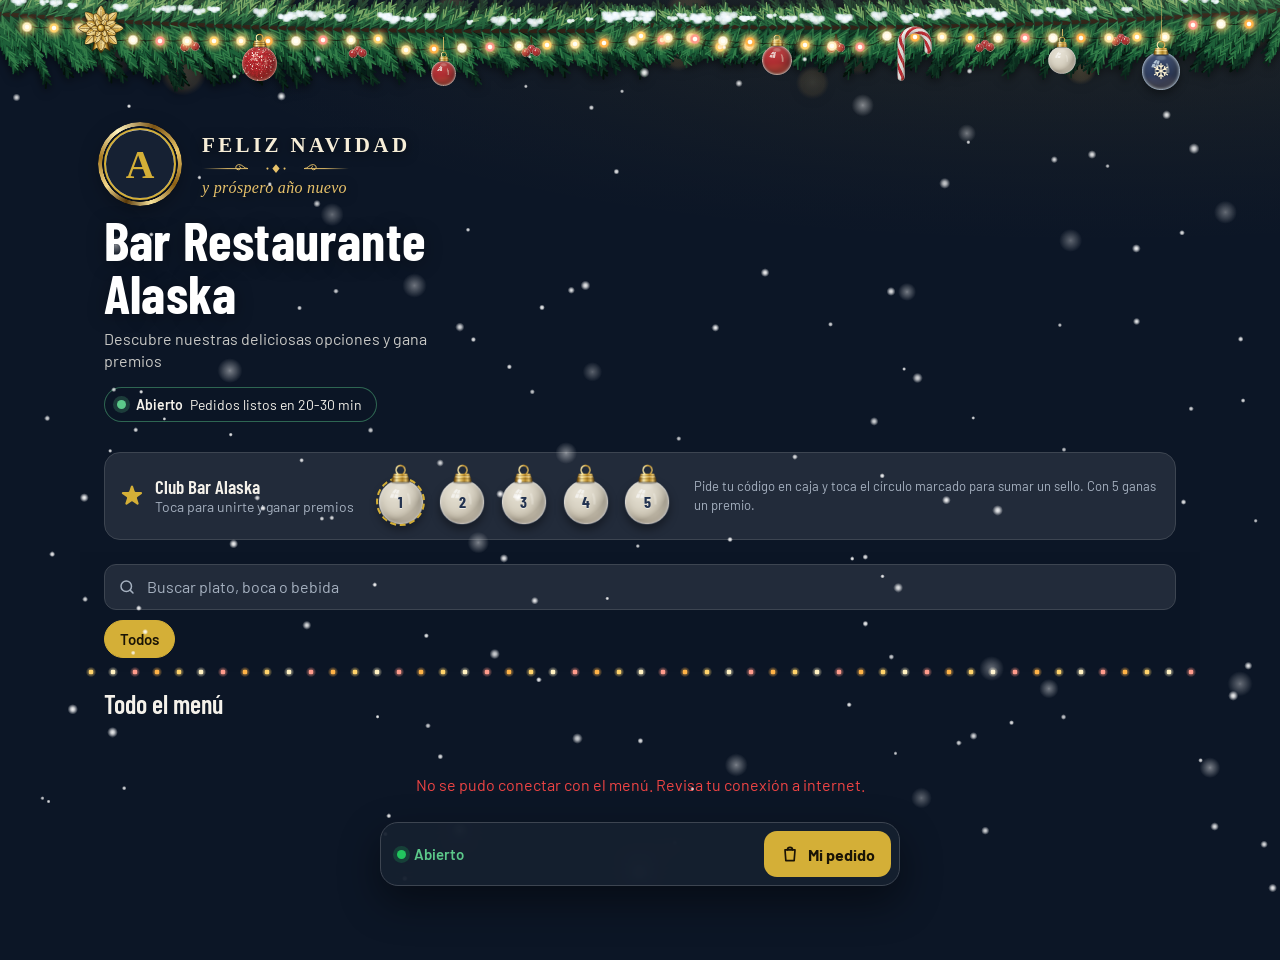
==== commit 60b006f0: "Add files via upload" ====
--- a/index.html
+++ b/index.html
@@ -24,9 +24,18 @@
     <meta name="twitter:title" content="Bar Restaurante Alaska · Menú digital">
     <meta name="twitter:description" content="Mira el menú, haz tu pedido en línea y junta sellos para ganar un premio.">
     <meta name="twitter:image" content="https://pache90cr.github.io/Web-Alaska/og-alaska.jpg">
-    <meta name="app-version" content="2026-11-11.1">
+    <meta name="app-version" content="2026-11-13.1">
 
     <meta name="theme-color" content="#0C1626">
+    <!-- INSTALAR EL MENÚ COMO APP Y SU ÍCONO
+         • Chrome usa estos archivos para instalar el menú con el logo y el nombre del bar: manifest.json, icono-192.png, icono-512.png, icono-maskable-512.png, icono-180.png y favicon-64.png.
+           Van en la MISMA carpeta de GitHub que esta página (Web-Alaska). Sin ellos Chrome pone un cuadro gris con una letra y la instalación sale rara.
+         • Para cambiar el nombre que sale bajo el ícono: edita "name" y "short_name" en manifest.json. Para cambiar el logo: reemplaza los PNG (mismo nombre y mismo tamaño). -->
+    <link rel="manifest" href="manifest.json">
+    <link rel="icon" type="image/png" sizes="64x64" href="favicon-64.png">
+    <link rel="icon" type="image/png" sizes="192x192" href="icono-192.png">
+    <link rel="apple-touch-icon" href="icono-180.png">
+    <meta name="apple-mobile-web-app-title" content="Menú Alaska">
     <link rel="preconnect" href="https://firestore.googleapis.com" crossorigin>
     <link rel="preconnect" href="https://fonts.googleapis.com">
     <link rel="preconnect" href="https://fonts.gstatic.com" crossorigin>
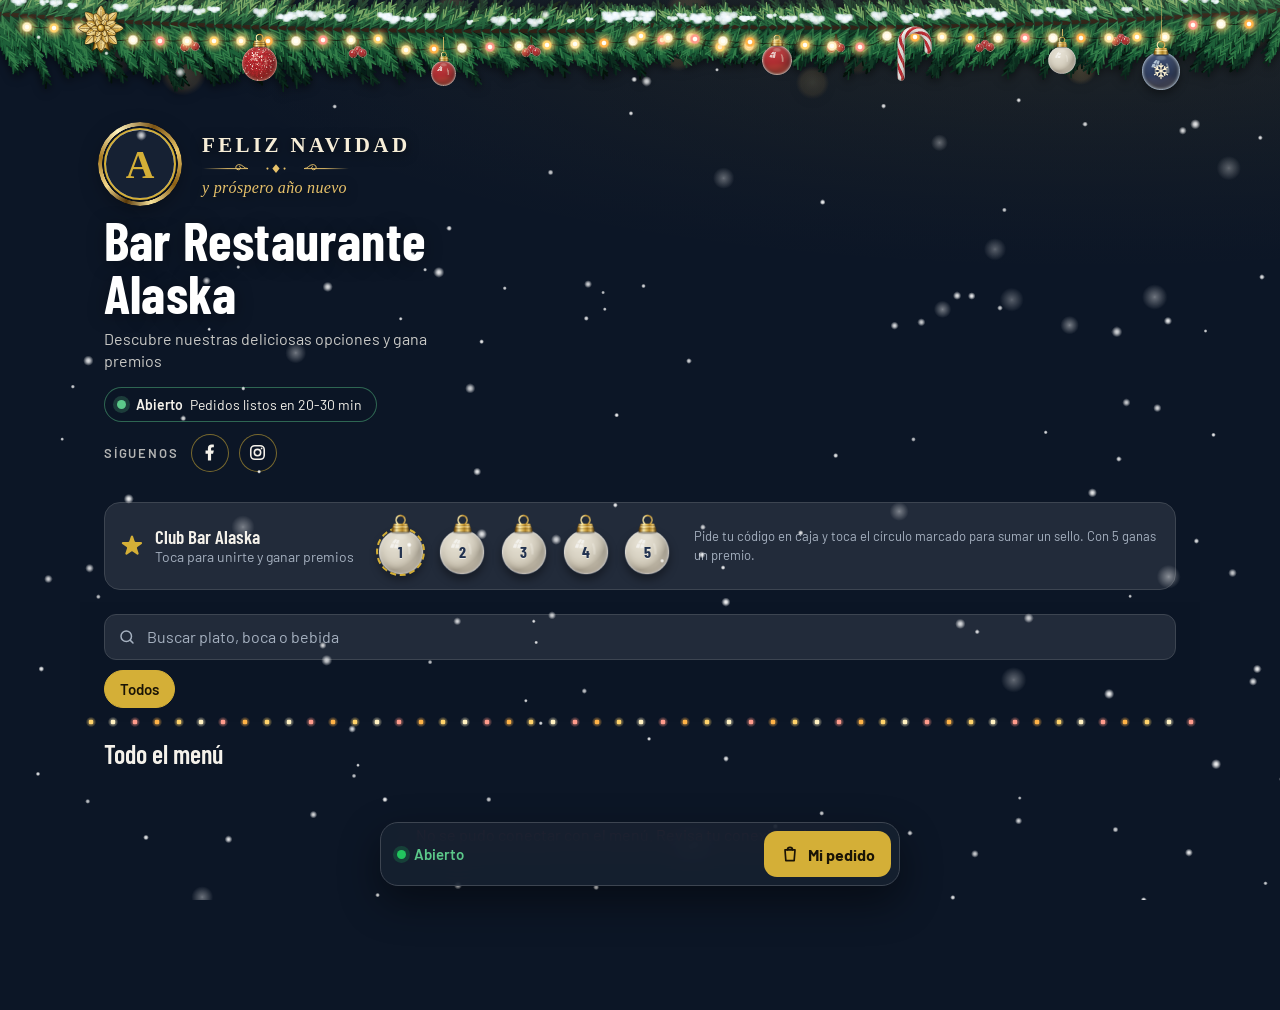
==== commit b34709ea: "Add files via upload" ====
--- a/index.html
+++ b/index.html
@@ -24,7 +24,7 @@
     <meta name="twitter:title" content="Bar Restaurante Alaska · Menú digital">
     <meta name="twitter:description" content="Mira el menú, haz tu pedido en línea y junta sellos para ganar un premio.">
     <meta name="twitter:image" content="https://pache90cr.github.io/Web-Alaska/og-alaska.jpg">
-    <meta name="app-version" content="2026-11-13.1">
+    <meta name="app-version" content="2026-11-14.1">
 
     <meta name="theme-color" content="#0C1626">
     <!-- INSTALAR EL MENÚ COMO APP Y SU ÍCONO
@@ -242,6 +242,19 @@
         .tiempo-estimado-banner .estado-punto, .closed-store-banner .estado-punto { width: 9px; height: 9px; border-radius: 50%; background: var(--m-ok); flex-shrink: 0; box-shadow: 0 0 0 4px color-mix(in srgb, var(--m-ok) 22%, transparent); }
         .closed-store-banner { border-color: color-mix(in srgb, var(--m-oferta) 50%, transparent); }
         .closed-store-banner .estado-punto { background: var(--m-oferta); box-shadow: 0 0 0 4px color-mix(in srgb, var(--m-oferta) 22%, transparent); }
+
+        /* ---------- Redes sociales (Facebook e Instagram): una fila chiquita bajo el aviso «Abierto» ---------- */
+        .redes { display: flex; align-items: center; gap: 10px; margin-top: 12px; }
+        .redes-texto { margin-right: 2px; font-size: 13px; font-weight: 600; letter-spacing: .14em; text-transform: uppercase; color: color-mix(in srgb, var(--m-text) 72%, transparent); }
+        .red-btn { position: relative; flex-shrink: 0; width: 38px; height: 38px; border-radius: 50%; display: inline-flex; align-items: center; justify-content: center;
+            color: var(--m-text); text-decoration: none; background: color-mix(in srgb, var(--m-bg) 70%, transparent);
+            border: 1px solid color-mix(in srgb, var(--m-accent) 55%, transparent); backdrop-filter: blur(6px); transition: background .15s, color .15s, transform .15s; }
+        .red-btn::after { content: ""; position: absolute; inset: -4px; }          /* el círculo mide 38 px (con su borde de 1 px) y el área para tocar es de 44 px: 3 px más por cada lado */
+        .red-btn svg { width: 19px; height: 19px; fill: currentColor; pointer-events: none; }
+        .red-btn.red-ig svg { fill: none; stroke: currentColor; stroke-width: 2; stroke-linecap: round; stroke-linejoin: round; }
+        .red-btn:active { transform: scale(.94); background: var(--m-accent); color: var(--m-on-accent); }
+        @media (hover: hover) { .red-btn:hover { background: var(--m-accent); color: var(--m-on-accent); } }
+        @media (prefers-reduced-motion: reduce) { .red-btn { transition: none; } }
 
         /* ---------- Club de lealtad ---------- */
         .club { margin: 6px 0 4px; padding: 14px; border-radius: 16px; background: var(--m-surface); border: 1px solid var(--m-line);
@@ -1380,6 +1393,16 @@
                     <div id="banner-estado-local" class="tiempo-estimado-banner">
                         <span class="estado-punto"></span><span><strong>Abierto</strong> Pedidos listos en 20-30 min</span>
                     </div>
+                    <!-- REDES SOCIALES: para cambiar un perfil, cambia el href (el enlace) de abajo. Lo demás se queda igual. -->
+                    <nav class="redes" id="redes-sociales" aria-label="Nuestras redes sociales">
+                        <span class="redes-texto" aria-hidden="true">Síguenos</span>
+                        <a class="red-btn red-fb" id="red-facebook" data-red="facebook" href="https://www.facebook.com/share/1MTD9CqYWt/" target="_blank" rel="noopener noreferrer" aria-label="Síguenos en Facebook" title="Síguenos en Facebook">
+                            <svg viewBox="0 0 24 24" aria-hidden="true" focusable="false"><path d="M14 13.5h2.5l1-4H14v-2c0-1.03 0-2 2-2h1.5V2.14c-.326-.043-1.557-.14-2.857-.14C11.928 2 10 3.657 10 6.7v2.8H7v4h3V22h4v-8.5z"/></svg>
+                        </a>
+                        <a class="red-btn red-ig" id="red-instagram" data-red="instagram" href="https://www.instagram.com/barrestaurantealaska/" target="_blank" rel="noopener noreferrer" aria-label="Síguenos en Instagram" title="Síguenos en Instagram">
+                            <svg viewBox="0 0 24 24" aria-hidden="true" focusable="false"><rect x="3.5" y="3.5" width="17" height="17" rx="5"/><circle cx="12" cy="12" r="4"/><circle cx="17.2" cy="6.8" r="1.1" fill="currentColor" stroke="none"/></svg>
+                        </a>
+                    </nav>
                 </div>
             </header>
 
@@ -7007,6 +7030,54 @@
         }
         arrancar(segIniciar);
     </script>
+
+<!-- ============================================================
+     REDES SOCIALES  (bloque independiente del resto del programa: los botones de Facebook e Instagram de la portada)
+     • Los enlaces están escritos en el HTML (busca «redes-sociales» arriba) y funcionan solos, aunque este bloque no corra. En el iPhone y en las
+       computadoras no hace falta nada más: el teléfono abre la app de Facebook / Instagram si la tiene instalada y, si no, la página web.
+     • Este bloque solo mejora Android: con Chrome (y Samsung Internet, Edge, Brave…) cambia cada enlace por una «intención de Android» que abre
+       DIRECTO la app y, si la app no está instalada, abre la página web de siempre en otra pestaña (el menú se queda como estaba).
+     • Dentro de Facebook, Instagram, TikTok, WhatsApp… (navegadores que vienen dentro de otras apps) no se cambia nada: ahí el enlace normal es lo correcto.
+     • Para cambiar un perfil: cambia el href del enlace en el HTML. Si algún día cambia la app (no es lo normal), cambia el paquete aquí abajo.
+     ============================================================ -->
+<script>
+(function () {
+    'use strict';
+    var PAQUETES = { facebook: 'com.facebook.katana', instagram: 'com.instagram.android' };
+
+    // ¿Es Android con un navegador que sabe abrir apps con «intent://»? (Chrome y los que se basan en él)
+    function esAndroidConIntent(ua) {
+        ua = String(ua || '');
+        if (!/Android/i.test(ua) || !/Chrome\//.test(ua)) return false;                 // iPhone, computadoras, Firefox…: enlace normal
+        if (/; wv\)|Version\/\d/.test(ua)) return false;                                // WebView suelto
+        if (/FBAN|FBAV|FB_IAB|Instagram|Line\/|MicroMessenger|Snapchat|TikTok|musical_ly|Bytedance|Pinterest|Twitter|LinkedInApp|GSA\/|WhatsApp|Telegram|Messenger/i.test(ua)) return false;   // dentro de otra app
+        return true;
+    }
+
+    // https://www.instagram.com/usuario/  →  intent://www.instagram.com/usuario/#Intent;scheme=https;package=com.instagram.android;S.browser_fallback_url=https%3A%2F%2F…;end
+    function urlAndroid(web, paquete) {
+        var m = /^https:\/\/([^\/?#]+)([^#]*)$/.exec(String(web || ''));
+        if (!m || !paquete) return '';
+        return 'intent://' + m[1] + (m[2] || '/') + '#Intent;scheme=https;package=' + paquete + ';S.browser_fallback_url=' + encodeURIComponent(web) + ';end';
+    }
+
+    function aplicar(ua) {
+        if (!esAndroidConIntent(ua === undefined ? navigator.userAgent : ua)) return 0;
+        var enlaces = document.querySelectorAll('#redes-sociales a[data-red]'), cambiados = 0;
+        for (var i = 0; i < enlaces.length; i++) {
+            var a = enlaces[i], web = a.getAttribute('data-web') || a.getAttribute('href');
+            var u = urlAndroid(web, PAQUETES[a.getAttribute('data-red')]);
+            if (!u) continue;
+            a.setAttribute('data-web', web);
+            a.setAttribute('href', u);
+            cambiados++;
+        }
+        return cambiados;
+    }
+    try { aplicar(); } catch (e) { /* si algo falla quedan los enlaces normales, que también funcionan */ }
+    window.AlaskaRedes = { esAndroidConIntent: esAndroidConIntent, urlAndroid: urlAndroid, aplicar: aplicar, PAQUETES: PAQUETES };      // para las pruebas automáticas
+})();
+</script>
 
 <!-- ============================================================
      AVISO DE VERSIÓN NUEVA  (bloque independiente del resto del programa)
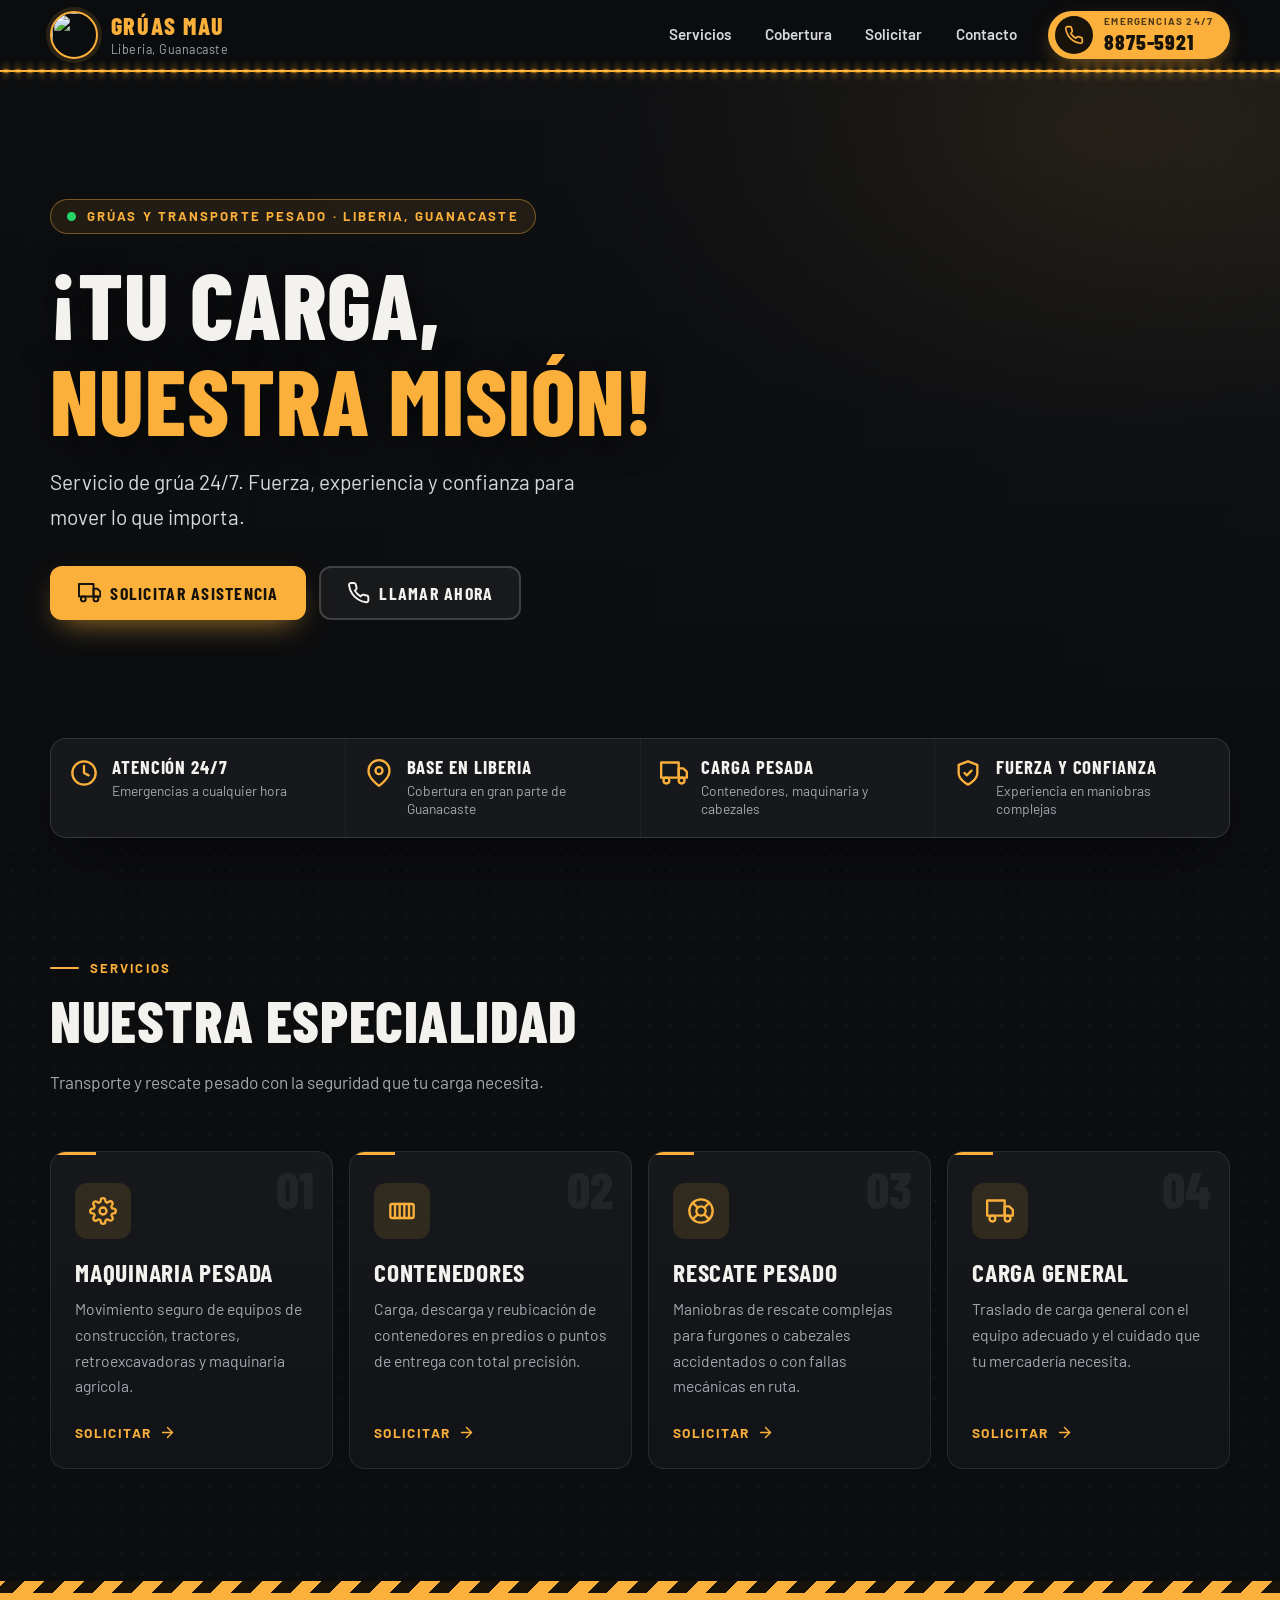
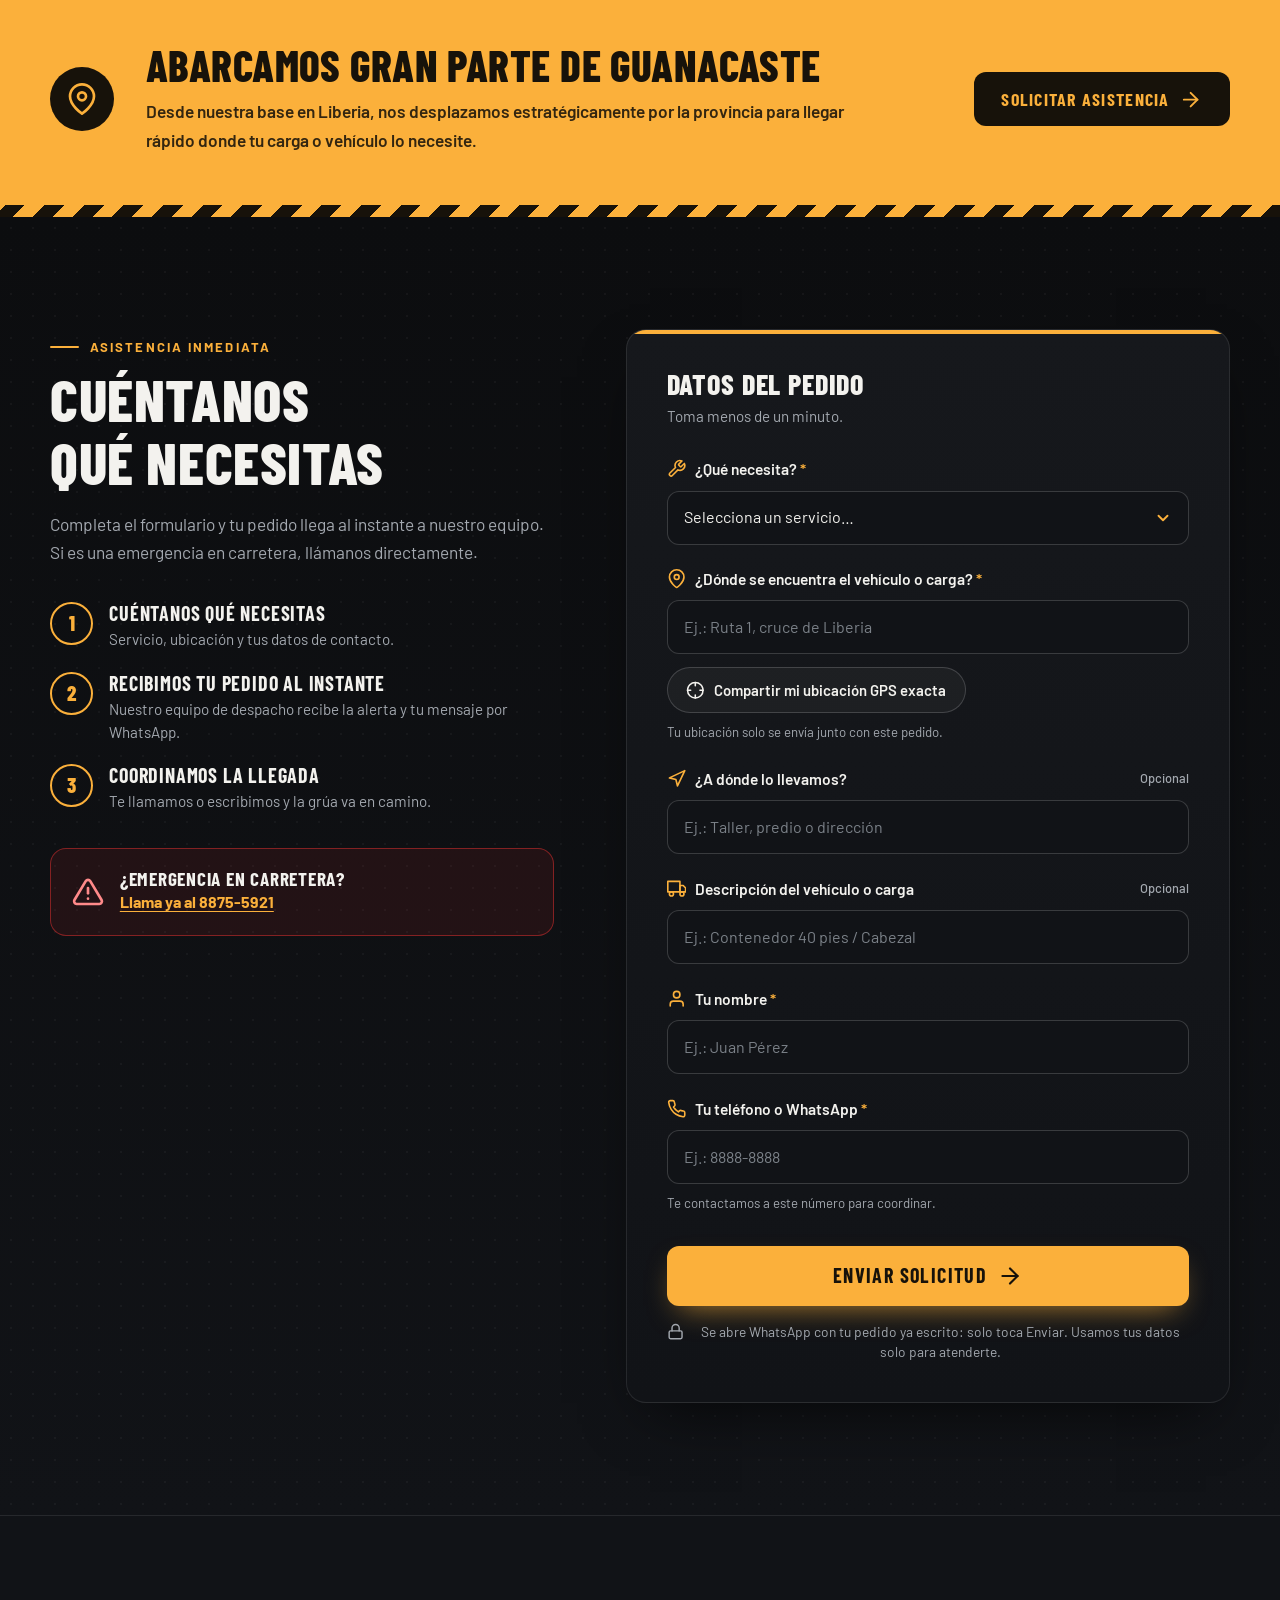
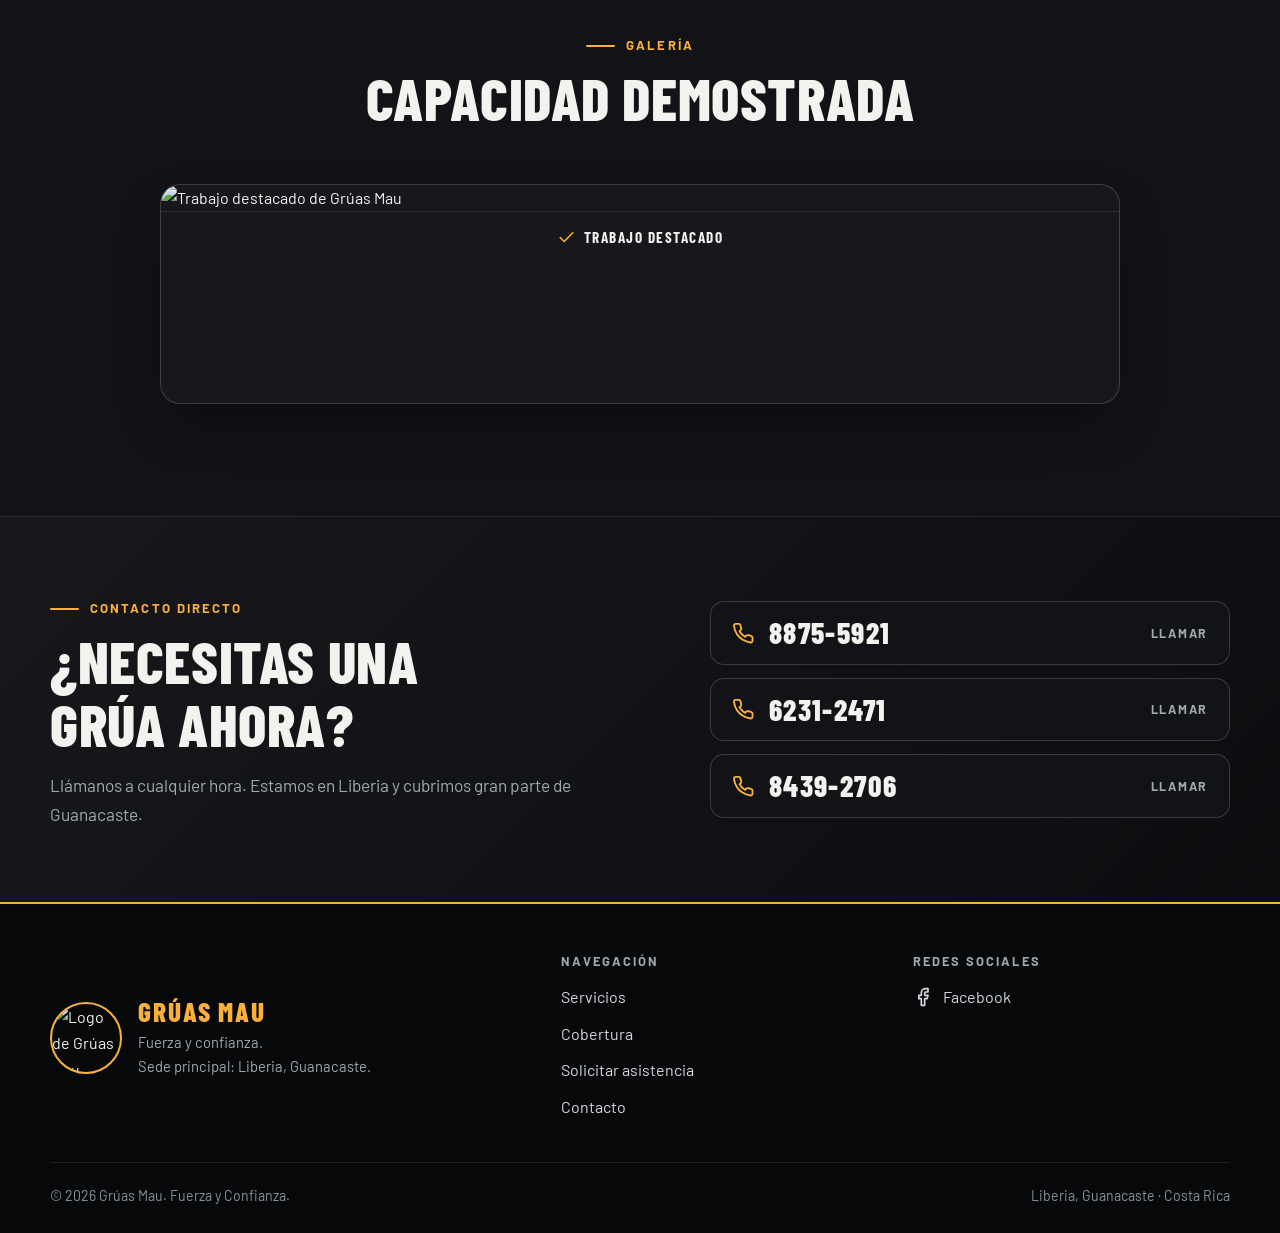
==== commit 9629cdcf: "Add files via upload" ====
--- a/index.html
+++ b/index.html
@@ -1,8006 +1,1171 @@
 <!DOCTYPE html>
-<html lang="es">
+<html lang="es-CR">
 <head>
-    <meta charset="UTF-8">
-    <meta name="viewport" content="width=device-width, initial-scale=1.0, maximum-scale=1.0, user-scalable=no">
-    <title id="page-title">Bar Restaurante Alaska - Menú Digital y Lealtad</title>
-    <meta name="description" content="Mira el menú, haz tu pedido en línea y junta sellos para ganar un premio.">
-    <!-- VISTA PREVIA AL COMPARTIR EL LINK (WhatsApp, Facebook, Telegram…): la tarjeta con foto, título y descripción.
-         • Tiene que estar escrita aquí, en el HTML y no en el JavaScript: WhatsApp lee la página sin ejecutar el programa.
-         • La imagen es og-alaska.jpg (el logo del bar sobre fondo azul marino; 1200 × 630, menos de 250 KB). Se sube al mismo lugar de GitHub donde está esta página.
-         • La dirección de la imagen va COMPLETA (con https:// y el dominio); si va corta, no sale la foto.
-         • Para cambiar la foto: sube la imagen nueva con OTRO nombre (por ejemplo og-alaska-2.jpg) y escribe ese nombre en las líneas og:image y twitter:image de abajo.
-           WhatsApp guarda la vista previa de cada link por unos días; con el nombre nuevo no vuelve a mostrar la foto vieja. -->
-    <meta property="og:type" content="website">
-    <meta property="og:site_name" content="Bar Restaurante Alaska">
-    <meta property="og:title" content="Bar Restaurante Alaska · Menú digital">
-    <meta property="og:description" content="Mira el menú, haz tu pedido en línea y junta sellos para ganar un premio.">
-    <meta property="og:image" content="https://pache90cr.github.io/Web-Alaska/og-alaska.jpg">
-    <meta property="og:image:type" content="image/jpeg">
-    <meta property="og:image:width" content="1200">
-    <meta property="og:image:height" content="630">
-    <meta property="og:image:alt" content="Logo de Bar Restaurante Alaska">
-    <meta name="twitter:card" content="summary_large_image">
-    <meta name="twitter:title" content="Bar Restaurante Alaska · Menú digital">
-    <meta name="twitter:description" content="Mira el menú, haz tu pedido en línea y junta sellos para ganar un premio.">
-    <meta name="twitter:image" content="https://pache90cr.github.io/Web-Alaska/og-alaska.jpg">
-    <meta name="app-version" content="2026-11-14.1">
-
-    <meta name="theme-color" content="#0C1626">
-    <!-- INSTALAR EL MENÚ COMO APP Y SU ÍCONO
-         • Chrome usa estos archivos para instalar el menú con el logo y el nombre del bar: manifest.json, icono-192.png, icono-512.png, icono-maskable-512.png, icono-180.png y favicon-64.png.
-           Van en la MISMA carpeta de GitHub que esta página (Web-Alaska). Sin ellos Chrome pone un cuadro gris con una letra y la instalación sale rara.
-         • Para cambiar el nombre que sale bajo el ícono: edita "name" y "short_name" en manifest.json. Para cambiar el logo: reemplaza los PNG (mismo nombre y mismo tamaño). -->
-    <link rel="manifest" href="manifest.json">
-    <link rel="icon" type="image/png" sizes="64x64" href="favicon-64.png">
-    <link rel="icon" type="image/png" sizes="192x192" href="icono-192.png">
-    <link rel="apple-touch-icon" href="icono-180.png">
-    <meta name="apple-mobile-web-app-title" content="Menú Alaska">
-    <link rel="preconnect" href="https://firestore.googleapis.com" crossorigin>
-    <link rel="preconnect" href="https://fonts.googleapis.com">
-    <link rel="preconnect" href="https://fonts.gstatic.com" crossorigin>
-    <link rel="stylesheet" href="https://fonts.googleapis.com/css2?family=Barlow:wght@400;500;600;700&family=Barlow+Condensed:wght@500;600;700&display=swap" media="print" onload="this.media='all'">
-
-    <!-- ============================================================
-         CARGA RÁPIDA DEL MENÚ  (esta es la parte que PageSpeed mide)
-         • Antes, al abrir el link, el teléfono bajaba TODOS los platos con sus fotos juntas (varios MB) y no
-           mostraba el menú hasta terminar: con internet lento eran más de 20 segundos.
-         • Ahora este bloque le pide a Firestore, por su dirección web (REST), solo lo necesario para dibujar el menú:
-           nombres, precios, categorías, textos y colores. La foto y las opciones de cada plato se bajan cuando
-           la tarjeta aparece en pantalla (o al tocarla).
-         • El programa de Firebase (el que guarda pedidos y sellos y mueve el panel de administración) ya no se
-           descarga al abrir: se baja en cuanto la persona toca algo.
-         • Quien entra al panel de administración queda marcado en ese teléfono ("alaska_menu_completo") y ahí el menú
-           funciona como siempre, todo en tiempo real.
-         • Para ver el modo de siempre en cualquier teléfono, agrega  ?completo=1  al final del link.
-           Para ver el modo rápido en un teléfono marcado como administrador, agrega  ?ligero=1.
-         ============================================================ -->
-    <script>
-    (function () {
-        'use strict';
-        try {
-            var BASE = 'https://firestore.googleapis.com/v1/projects/bar-alaska/databases/(default)/documents/';
-            var KEY = 'AIzaSyBrVAO_tc3pU7wehVEX9q-JUMkSOkTAdG8';      // la misma llave pública de Firebase que usa el resto del programa
-            var puede = typeof fetch === 'function' && typeof Promise === 'function';
-            var completo = false;
-            try { completo = localStorage.getItem('alaska_menu_completo') === '1'; } catch (e) {}
-            if (/[?&]completo=1(&|$)/.test(location.search)) completo = true;
-            if (/[?&]ligero=1(&|$)/.test(location.search)) completo = false;
-            var AFS = window.AlaskaFS = { ligero: puede && !completo, previo: {} };
-
-            function url(ruta, campos, extra) {
-                var q = [], i;
-                if (campos) for (i = 0; i < campos.length; i++) q.push('mask.fieldPaths=' + encodeURIComponent(campos[i]));
-                if (extra) q.push(extra);
-                q.push('key=' + KEY);
-                return BASE + ruta + '?' + q.join('&');
-            }
-            // Pide una dirección y SIEMPRE responde (nunca falla): { ok, status, json }. Si no contesta en 30 segundos se da por fallida.
-            AFS.pedir = function (ruta, campos, extra, prioridad) {
-                var ctl = typeof AbortController === 'function' ? new AbortController() : null;
-                var reloj = ctl ? setTimeout(function () { try { ctl.abort(); } catch (e) {} }, 30000) : 0;
-                var opciones = {};
-                if (prioridad) opciones.priority = prioridad;
-                if (ctl) opciones.signal = ctl.signal;
-                return fetch(url(ruta, campos, extra), opciones).then(function (r) {
-                    return r.json().then(function (j) { clearTimeout(reloj); return { ok: r.ok, status: r.status, json: j }; },
-                                         function () { clearTimeout(reloj); return { ok: false, status: r.status, json: null }; });
-                }, function (e) { clearTimeout(reloj); return { ok: false, status: 0, json: null, error: e }; });
-            };
-            // Firestore REST entrega cada dato con su tipo ({ stringValue: "..." }); aquí se vuelve un valor normal
-            function valor(v) {
-                var i, o, f, k;
-                if (!v) return null;
-                if (v.stringValue !== undefined) return v.stringValue;
-                if (v.integerValue !== undefined) return Number(v.integerValue);
-                if (v.doubleValue !== undefined) return Number(v.doubleValue);
-                if (v.booleanValue !== undefined) return v.booleanValue;
-                if (v.arrayValue !== undefined) { var a = v.arrayValue.values || []; o = []; for (i = 0; i < a.length; i++) o.push(valor(a[i])); return o; }
-                if (v.mapValue !== undefined) { f = v.mapValue.fields || {}; o = {}; for (k in f) o[k] = valor(f[k]); return o; }
-                if (v.timestampValue !== undefined) return v.timestampValue;
-                if (v.referenceValue !== undefined) return v.referenceValue;
-                return null;
-            }
-            AFS.doc = function (d) {
-                var o = {}, f = d.fields || {}, k, p = String(d.name || '').split('/'), id = p[p.length - 1];
-                for (k in f) o[k] = valor(f[k]);
-                try { id = decodeURIComponent(id); } catch (e) {}
-                o.id = id;
-                return o;
-            };
-            // Un documento: { ok, existe, datos }
-            AFS.leer = function (ruta, campos, prioridad) {
-                return AFS.pedir(ruta, campos, '', prioridad).then(function (r) {
-                    if (r.status === 404) return { ok: true, existe: false, datos: null, status: 404 };
-                    if (!r.ok || !r.json) return { ok: false, existe: false, datos: null, status: r.status };
-                    return { ok: true, existe: true, datos: AFS.doc(r.json), status: r.status };
-                });
-            };
-            // Una colección entera (de 300 en 300): { ok, docs }
-            AFS.listar = function (col, campos, prioridad) {
-                var docs = [];
-                function pagina(token) {
-                    return AFS.pedir(col, campos, 'pageSize=300' + (token ? '&pageToken=' + encodeURIComponent(token) : ''), prioridad).then(function (r) {
-                        if (!r.ok || !r.json) return { ok: false, status: r.status, docs: docs };
-                        var lista = r.json.documents || [], i;
-                        for (i = 0; i < lista.length; i++) docs.push(AFS.doc(lista[i]));
-                        return r.json.nextPageToken ? pagina(r.json.nextPageToken) : { ok: true, status: r.status, docs: docs };
-                    });
-                }
-                return pagina('');
-            };
-
-            if (AFS.ligero) {
-                // Solo lo que se ve en las tarjetas (sin fotos ni opciones, que son lo pesado)
-                AFS.CAMPOS_PLATO = ['nombre', 'categoria', 'precio', 'descripcion', 'disponible', 'orden', 'enOferta', 'precioOriginal', 'categoriaOriginal', 'soloControl', 'promoCantidad', 'promoPrecio'];
-                // "configuracion" trae varios documentos pequeños; con esta lista solo viaja lo que el menú público usa
-                // (los códigos de sello y los datos de avisos no se piden)
-                AFS.CAMPOS_CONFIG = ['tituloPublico', 'subtituloPublico', 'horaApertura', 'horaCierre', 'diasCerrado', 'colorPrincipal', 'colorSecundario',
-                    'colorOferta', 'colorFondo', 'logoUrl', 'pausado', 'texto', 'mesa', 'retiro', 'delivery', 'mini', 'firma', 'navidad'];
-                // Los documentos de «configuracion» que usa el menú público. Si las reglas de la base no dejaran listar la colección (pero sí leer cada
-                // documento, que es lo que hacía el menú de siempre), se piden de uno en uno y así se sigue con el modo rápido
-                AFS.DOCS_CONFIG = ['estilosGenerales', 'modalidades', 'estadoPedidos', 'tiempoEstimado', 'portada'];
-                AFS.configPorDocumentos = false;
-                AFS.listarConfig = function (prioridad) {
-                    function porDocumentos() {
-                        return Promise.all(AFS.DOCS_CONFIG.map(function (id) { return AFS.leer('configuracion/' + id, AFS.CAMPOS_CONFIG, prioridad); })).then(function (rs) {
-                            var docs = [], alguno = false, i;
-                            for (i = 0; i < rs.length; i++) {
-                                if (rs[i].ok) alguno = true;
-                                if (rs[i].ok && rs[i].existe) docs.push(rs[i].datos);
-                            }
-                            return alguno ? { ok: true, status: 200, docs: docs } : { ok: false, status: rs[0].status, docs: [] };
-                        });
-                    }
-                    if (AFS.configPorDocumentos) return porDocumentos();
-                    return AFS.listar('configuracion', AFS.CAMPOS_CONFIG, prioridad).then(function (r) {
-                        if (r.ok || (r.status !== 401 && r.status !== 403)) return r;
-                        AFS.configPorDocumentos = true;
-                        return porDocumentos();
-                    });
-                };
-                AFS.previo.config = AFS.listarConfig('high');
-                AFS.previo.productos = AFS.listar('productos', AFS.CAMPOS_PLATO, 'high');
-                AFS.previo.categorias = AFS.listar('categorias', null, 'high');
-            }
-        } catch (e) {
-            window.AlaskaFS = { ligero: false, previo: {} };
-        }
-    })();
-    </script>
-
-    <style>
-        :root {
-            --bg-dark: #0C1626;
-            --card-bg: #162133;
-            --card-hover: #1C293E;
-            --color-principal: #d4af37;
-            --color-principal-glow: rgba(212, 175, 55, 0.25);
-            --color-secundario: #262932;
-            --color-oferta: #ef4444;
-            --text-main: #F4F1EA;
-            --text-muted: #A3AFBF;
-            --border-color: #26344A;
-            --border-focus: #d4af37;
-
-            /* Menú público: las superficies salen del color de fondo elegido en Ajustes */
-            --m-bg: var(--bg-dark);
-            --m-surface: color-mix(in srgb, var(--bg-dark) 91%, #ffffff);
-            --m-raised: color-mix(in srgb, var(--bg-dark) 84%, #ffffff);
-            --m-line: color-mix(in srgb, var(--bg-dark) 80%, #ffffff);
-            --m-text: #F4F1EA;
-            --m-muted: #A6B1C0;
-            --m-accent: var(--color-principal);
-            --m-on-accent: #1A1406;
-            --m-oferta: var(--color-oferta);
-            --m-oferta-texto: color-mix(in srgb, var(--color-oferta) 55%, #ffffff);
-            --m-ok: #5CC98A;
-            --m-font: 'Barlow', 'Segoe UI', system-ui, -apple-system, sans-serif;
-            --m-font-cond: 'Barlow Condensed', 'Arial Narrow', 'Barlow', sans-serif;
-        }
-
-        * { box-sizing: border-box; -webkit-tap-highlight-color: transparent; }
-        body { font-family: var(--m-font); background: var(--m-bg); margin: 0; padding: 0; color: var(--m-text); -webkit-font-smoothing: antialiased; }
-        .app-container { max-width: none; margin: 0; padding: 0 0 120px; }
-        .menu-ancho { max-width: 1120px; margin: 0 auto; padding: 0 16px; }
-        :focus-visible { outline: 2px solid var(--m-accent); outline-offset: 2px; }
-
-        .icon-svg { width: 18px; height: 18px; stroke: currentColor; stroke-width: 2; stroke-linecap: round; stroke-linejoin: round; fill: none; display: inline-block; vertical-align: middle; }
-        .icon-svg-lg { width: 22px; height: 22px; stroke: currentColor; stroke-width: 2; stroke-linecap: round; stroke-linejoin: round; fill: none; }
-
-        #toast-notification {
-            position: fixed; top: 16px; left: 50%; transform: translateX(-50%) translateY(-140px);
-            max-width: calc(100% - 32px); width: max-content;
-            background: color-mix(in srgb, var(--bg-dark) 80%, #ffffff); color: var(--m-text); padding: 12px 18px; border-radius: 12px;
-            border: 1px solid color-mix(in srgb, var(--bg-dark) 68%, #ffffff); box-shadow: 0 14px 34px rgba(0,0,0,0.45);
-            font-family: var(--m-font); font-size: 15px; font-weight: 500; z-index: 9999; transition: transform 0.35s cubic-bezier(.2,.8,.2,1);
-            display: flex; align-items: center; gap: 10px;
-        }
-        #toast-notification svg { color: var(--m-accent); flex-shrink: 0; }
-        #toast-notification.show { transform: translateX(-50%) translateY(0); }
-
-        .view-section { display: none; }
-        .view-section.active-view { display: block; }
-
-        /* ---------- Portada ---------- */
-        .portada { position: relative; min-height: 300px; display: flex; align-items: flex-end; overflow: hidden; isolation: isolate;
-            background: radial-gradient(120% 90% at 85% 0%, color-mix(in srgb, var(--m-accent) 16%, transparent) 0%, transparent 60%), var(--m-bg); }
-        .portada-foto { position: absolute; inset: 0; width: 100%; height: 100%; object-fit: cover; opacity: 0; transition: opacity .8s ease; z-index: -2; }
-        .portada-foto.lista { opacity: .6; }
-        .portada::after { content: ""; position: absolute; inset: 0; z-index: -1;
-            background: linear-gradient(180deg, color-mix(in srgb, var(--m-bg) 25%, transparent) 0%, color-mix(in srgb, var(--m-bg) 55%, transparent) 45%, var(--m-bg) 100%); }
-        .portada-contenido { width: 100%; max-width: 1120px; margin: 0 auto; padding: 56px 16px 18px; }
-        .store-logo { width: 72px; height: 72px; border-radius: 50%; object-fit: cover; border: 2px solid var(--m-accent); background: #fff; cursor: pointer; display: block; margin-bottom: 14px; box-shadow: 0 6px 24px rgba(0,0,0,.4); }
-        .portada h1 { margin: 0; font-family: var(--m-font-cond); font-size: 40px; line-height: .98; font-weight: 700; letter-spacing: .2px; color: #fff; text-wrap: balance; max-width: 16ch; text-shadow: 0 2px 18px rgba(0,0,0,.35); }
-        .portada p { margin: 8px 0 14px; font-size: 16px; color: color-mix(in srgb, var(--m-text) 82%, transparent); max-width: 40ch; line-height: 1.4; }
-        .tiempo-estimado-banner, .closed-store-banner {
-            display: inline-flex; align-items: center; gap: 10px; padding: 8px 14px 8px 12px; border-radius: 999px;
-            font-size: 14px; color: var(--m-text); background: color-mix(in srgb, var(--m-bg) 70%, transparent);
-            border: 1px solid color-mix(in srgb, var(--m-ok) 45%, transparent); backdrop-filter: blur(6px);
-        }
-        .tiempo-estimado-banner strong, .closed-store-banner strong { font-weight: 600; margin-right: 4px; }
-        .tiempo-estimado-banner .estado-punto, .closed-store-banner .estado-punto { width: 9px; height: 9px; border-radius: 50%; background: var(--m-ok); flex-shrink: 0; box-shadow: 0 0 0 4px color-mix(in srgb, var(--m-ok) 22%, transparent); }
-        .closed-store-banner { border-color: color-mix(in srgb, var(--m-oferta) 50%, transparent); }
-        .closed-store-banner .estado-punto { background: var(--m-oferta); box-shadow: 0 0 0 4px color-mix(in srgb, var(--m-oferta) 22%, transparent); }
-
-        /* ---------- Redes sociales (Facebook e Instagram): una fila chiquita bajo el aviso «Abierto» ---------- */
-        .redes { display: flex; align-items: center; gap: 10px; margin-top: 12px; }
-        .redes-texto { margin-right: 2px; font-size: 13px; font-weight: 600; letter-spacing: .14em; text-transform: uppercase; color: color-mix(in srgb, var(--m-text) 72%, transparent); }
-        .red-btn { position: relative; flex-shrink: 0; width: 38px; height: 38px; border-radius: 50%; display: inline-flex; align-items: center; justify-content: center;
-            color: var(--m-text); text-decoration: none; background: color-mix(in srgb, var(--m-bg) 70%, transparent);
-            border: 1px solid color-mix(in srgb, var(--m-accent) 55%, transparent); backdrop-filter: blur(6px); transition: background .15s, color .15s, transform .15s; }
-        .red-btn::after { content: ""; position: absolute; inset: -4px; }          /* el círculo mide 38 px (con su borde de 1 px) y el área para tocar es de 44 px: 3 px más por cada lado */
-        .red-btn svg { width: 19px; height: 19px; fill: currentColor; pointer-events: none; }
-        .red-btn.red-ig svg { fill: none; stroke: currentColor; stroke-width: 2; stroke-linecap: round; stroke-linejoin: round; }
-        .red-btn:active { transform: scale(.94); background: var(--m-accent); color: var(--m-on-accent); }
-        @media (hover: hover) { .red-btn:hover { background: var(--m-accent); color: var(--m-on-accent); } }
-        @media (prefers-reduced-motion: reduce) { .red-btn { transition: none; } }
-
-        /* ---------- Club de lealtad ---------- */
-        .club { margin: 6px 0 4px; padding: 14px; border-radius: 16px; background: var(--m-surface); border: 1px solid var(--m-line);
-            display: grid; grid-template-columns: 1fr; gap: 12px; align-items: center; }
-        .club-info { display: flex; width: 100%; align-items: center; gap: 10px; background: none; border: none; padding: 0; color: var(--m-text); text-align: left; cursor: pointer; font-family: var(--m-font); min-width: 0; }
-        .club-info > svg { width: 26px; height: 26px; color: var(--m-accent); flex-shrink: 0; }
-        .club-info strong { display: block; font-family: var(--m-font-cond); font-size: 19px; font-weight: 600; line-height: 1.1; }
-        #loyalty-counter-text { display: block; font-size: 14px; color: var(--m-muted); }
-        .stamps-grid { display: grid; grid-template-columns: repeat(5, 1fr); gap: 8px; }
-        .stamp-box { width: 100%; max-width: 52px; aspect-ratio: 1; justify-self: center; border-radius: 50%; display: grid; place-items: center; cursor: pointer;
-            font-family: var(--m-font-cond); font-size: 16px; font-weight: 600; color: color-mix(in srgb, var(--m-muted) 70%, transparent);
-            border: 1.5px solid var(--m-line); background: color-mix(in srgb, var(--m-bg) 60%, var(--m-surface)); user-select: none; transition: transform .15s; }
-        .stamp-box:active { transform: scale(.94); }
-        .stamp-box.filled { background: var(--m-accent); border-color: var(--m-accent); color: var(--m-on-accent); font-size: 17px; }
-        /* ---- Movimiento de los sellos ---- */
-        .stamp-box { position: relative; isolation: isolate; }
-        /* El que sigue: borde punteado que gira + latido de luz (invita a tocarlo) */
-        .stamp-box.next-to-fill { border-color: transparent; color: var(--m-accent); }
-        .stamp-box.next-to-fill::before {
-            content: ""; position: absolute; inset: -1.5px; border-radius: 50%;
-            border: 2.5px dashed var(--m-accent); animation: selloGira 5s linear infinite;
-        }
-        .stamp-box.next-to-fill::after {
-            content: ""; position: absolute; inset: -2px; border-radius: 50%; z-index: -1;
-            animation: selloLatido 2.2s ease-out infinite;
-        }
-        @keyframes selloGira { to { transform: rotate(360deg); } }
-        @keyframes selloLatido {
-            0%   { box-shadow: 0 0 0 0 color-mix(in srgb, var(--m-accent) 55%, transparent); }
-            70%  { box-shadow: 0 0 0 12px color-mix(in srgb, var(--m-accent) 0%, transparent); }
-            100% { box-shadow: 0 0 0 0 transparent; }
-        }
-        /* Los ya ganados: un brillo que les pasa por encima, uno detrás de otro */
-        .stamp-box.filled { overflow: hidden; }
-        .stamp-box.filled::after {
-            content: ""; position: absolute; top: -20%; bottom: -20%; left: -60%; width: 45%;
-            background: linear-gradient(100deg, transparent, rgba(255,255,255,.65), transparent);
-            transform: skewX(-18deg); animation: selloBrillo 4.5s ease-in-out infinite;
-            animation-delay: calc(var(--n, 0) * .18s);
-        }
-        @keyframes selloBrillo { 0%, 62% { left: -60%; } 82%, 100% { left: 130%; } }
-        /* Sello recién ganado: aparece girando */
-        .stamp-box.recien { animation: selloNuevo .9s cubic-bezier(.2,1.4,.4,1); }
-        @keyframes selloNuevo {
-            0%   { transform: scale(.3) rotate(-200deg); opacity: 0; }
-            70%  { transform: scale(1.15) rotate(10deg); opacity: 1; }
-            100% { transform: scale(1) rotate(0); }
-        }
-        @media (prefers-reduced-motion: reduce) {
-            .stamp-box.next-to-fill::before, .stamp-box.next-to-fill::after, .stamp-box.filled::after, .stamp-box.recien { animation: none; }
-        }
-        .club-ayuda { grid-column: 1 / -1; margin: 0; font-size: 13px; color: var(--m-muted); line-height: 1.4; }
-
-        /* ---------- Buscador y categorías (fijos al bajar) ---------- */
-        .barra-menu { position: sticky; top: 0; z-index: 60; margin: 10px -16px 0; padding: 10px 16px 10px;
-            background: color-mix(in srgb, var(--m-bg) 90%, transparent); backdrop-filter: blur(12px); -webkit-backdrop-filter: blur(12px); }
-        .search-box-container { position: relative; margin-bottom: 10px; }
-        .search-box-container svg { position: absolute; left: 14px; top: 50%; transform: translateY(-50%); width: 18px; height: 18px; color: var(--m-muted); pointer-events: none; }
-        .search-input-main { width: 100%; height: 46px; padding: 0 16px 0 42px; border-radius: 12px; font-family: var(--m-font); font-size: 16px; color: var(--m-text);
-            background: var(--m-surface); border: 1px solid var(--m-line); outline: none; box-shadow: none; transition: border-color .15s; }
-        .search-input-main::placeholder { color: var(--m-muted); }
-        .search-input-main:focus { border-color: var(--m-accent); box-shadow: none; }
-        .category-grid { display: flex; gap: 8px; overflow-x: auto; scrollbar-width: none; margin: 0 -16px; padding: 0 16px 2px; scroll-padding: 0 16px; }
-        .category-grid::-webkit-scrollbar { display: none; }
-        .cat-btn { flex-shrink: 0; display: inline-flex; align-items: center; gap: 7px; height: 38px; padding: 0 15px; border-radius: 999px; cursor: pointer;
-            background: var(--m-surface); border: 1px solid var(--m-line); color: var(--m-text); font-family: var(--m-font); font-size: 15px; font-weight: 600; white-space: nowrap; transition: background .15s, border-color .15s, color .15s; }
-        .cat-btn:hover { border-color: color-mix(in srgb, var(--m-text) 35%, transparent); }
-        .cat-btn.active { background: var(--m-accent); border-color: var(--m-accent); color: var(--m-on-accent); }
-        .cat-btn.ofertas-style { color: var(--m-oferta-texto); border-color: color-mix(in srgb, var(--m-oferta) 45%, transparent); }
-        .cat-btn.ofertas-style.active { background: var(--m-oferta); border-color: var(--m-oferta); color: #fff; }
-        .cat-icon-img { width: 20px; height: 20px; object-fit: contain; border-radius: 4px; }
-
-        /* ---------- Lista de platos ---------- */
-        .menu-titulo { display: flex; align-items: baseline; justify-content: space-between; gap: 12px; margin: 16px 0 10px; font-family: var(--m-font-cond); font-size: 26px; font-weight: 600; color: var(--m-text); }
-        .menu-titulo small { font-family: var(--m-font); font-size: 14px; font-weight: 500; color: var(--m-muted); white-space: nowrap; }
-        .menu-grid { display: grid; grid-template-columns: 1fr; gap: 10px; }
-        .menu-grid > p { grid-column: 1 / -1; font-size: 16px; padding: 30px 8px; }
-        .plato { display: grid; grid-template-columns: 108px 1fr; gap: 14px; align-items: stretch; width: 100%; padding: 10px; border-radius: 16px;
-            background: var(--m-surface); border: 1px solid var(--m-line); color: var(--m-text); font-family: var(--m-font); text-align: left; cursor: pointer;
-            transition: border-color .15s, background .15s; }
-        .plato:hover { border-color: color-mix(in srgb, var(--m-accent) 45%, transparent); }
-        .plato:active { background: var(--m-raised); }
-        .pl-foto { position: relative; width: 108px; height: 108px; border-radius: 12px; overflow: hidden; background: var(--m-raised); }
-        .pl-foto img { width: 100%; height: 100%; object-fit: cover; display: block; }
-        .pl-marca { position: absolute; left: 6px; top: 6px; padding: 3px 8px; border-radius: 6px; font-size: 12px; font-weight: 700; background: var(--m-oferta); color: #fff; }
-        .pl-marca.agotado { background: rgba(10,14,20,.82); color: #fff; }
-        .pl-info { display: flex; flex-direction: column; min-width: 0; padding: 2px 2px 0 0; }
-        .pl-nombre { font-family: var(--m-font-cond); font-size: 21px; font-weight: 600; line-height: 1.1; color: var(--m-text); }
-        .pl-desc { margin-top: 4px; font-size: 14px; line-height: 1.35; color: var(--m-muted); display: -webkit-box; -webkit-line-clamp: 2; -webkit-box-orient: vertical; overflow: hidden; }
-        .pl-pie { margin-top: auto; padding-top: 8px; display: flex; align-items: center; justify-content: space-between; gap: 8px; }
-        .pl-precio { font-family: var(--m-font-cond); font-size: 21px; font-weight: 600; color: var(--m-accent); font-variant-numeric: tabular-nums; line-height: 1; }
-        .pl-precio s { display: block; font-size: 14px; font-weight: 500; color: var(--m-muted); margin-bottom: 2px; }
-        .pl-desde { font-family: var(--m-font); font-size: 12px; font-weight: 600; letter-spacing: .02em; color: var(--m-muted); }
-        /* Promo por cantidad («Promo: 2 por ₡6.000») */
-        .pl-promo { align-self: flex-start; margin-top: 6px; padding: 3px 9px; border-radius: 6px; font-size: 13px; font-weight: 700; line-height: 1.25;
-            background: color-mix(in srgb, var(--m-oferta) 18%, transparent); color: var(--m-oferta-texto); }
-        .plato.no-disponible .pl-promo { background: var(--m-raised); color: var(--m-muted); }
-        .es-oferta .pl-precio { color: var(--m-oferta-texto); }
-        .pl-accion { display: inline-flex; align-items: center; gap: 5px; height: 34px; padding: 0 12px; border-radius: 999px; font-size: 14px; font-weight: 600;
-            background: color-mix(in srgb, var(--m-accent) 15%, transparent); color: var(--m-accent); white-space: nowrap; }
-        .pl-accion svg { width: 16px; height: 16px; }
-        .plato.no-disponible .pl-foto img { filter: grayscale(.85); opacity: .55; }
-        .plato.no-disponible .pl-nombre, .plato.no-disponible .pl-precio { color: var(--m-muted); }
-        .plato.no-disponible .pl-accion, .plato.cerrado .pl-accion { background: none; color: var(--m-muted); padding: 0; }
-
-        /* ---------- Barra inferior ---------- */
-        .floating-bottom-bar { position: fixed; left: 50%; bottom: 14px; transform: translateX(-50%); width: calc(100% - 24px); max-width: 520px; z-index: 999;
-            display: flex; align-items: center; justify-content: space-between; gap: 10px; padding: 8px 8px 8px 16px; border-radius: 18px;
-            background: color-mix(in srgb, var(--m-bg) 82%, #ffffff 4%); border: 1px solid var(--m-line); backdrop-filter: blur(14px); -webkit-backdrop-filter: blur(14px);
-            box-shadow: 0 16px 40px rgba(0,0,0,.45); transition: opacity .3s ease, transform .3s ease; }
-        .floating-bottom-bar.hidden { opacity: 0; pointer-events: none; transform: translateX(-50%) translateY(80px); }
-        .status-pill { display: flex; align-items: center; gap: 8px; font-size: 15px; font-weight: 600; color: var(--m-ok); white-space: nowrap; }
-        .status-dot { width: 9px; height: 9px; background: #22c55e; border-radius: 50%; box-shadow: 0 0 8px #22c55e; flex-shrink: 0; }
-        .status-dot.closed { background: #ef4444; box-shadow: 0 0 8px #ef4444; }
-        .floating-bottom-bar .status-dot { box-shadow: 0 0 0 4px color-mix(in srgb, #22c55e 20%, transparent); }
-        .floating-bottom-bar .status-dot.closed { box-shadow: 0 0 0 4px color-mix(in srgb, #ef4444 20%, transparent); }
-        .floating-bottom-bar:has(.status-dot.closed) .status-pill { color: var(--m-oferta-texto); }
-        .cart-icon-btn { display: inline-flex; align-items: center; gap: 8px; height: 46px; padding: 0 16px; border: none; border-radius: 13px; cursor: pointer;
-            background: var(--m-accent); color: var(--m-on-accent); font-family: var(--m-font); font-size: 16px; font-weight: 700; position: relative; }
-        .cart-icon-btn svg { width: 20px; height: 20px; }
-        .cart-count-badge { min-width: 24px; height: 24px; padding: 0 7px; border-radius: 999px; display: inline-grid; place-items: center; font-size: 13px; font-weight: 700;
-            background: var(--m-on-accent); color: var(--m-accent); }
-        .carrito-total { display: none; margin-left: auto; font-family: var(--m-font-cond); font-size: 20px; font-weight: 700; font-variant-numeric: tabular-nums; }
-        .floating-bottom-bar.con-items { padding: 8px; }
-        .floating-bottom-bar.con-items .status-pill { display: none; }
-        .floating-bottom-bar.con-items .cart-icon-btn { flex: 1; }
-        .floating-bottom-bar.con-items .carrito-total { display: inline; }
-        .floating-bottom-bar:not(.con-items) .cart-count-badge { display: none; }
-
-        /* ---------- Formularios (base) ---------- */
-        .form-group { margin-bottom: 16px; }
-        label { display: block; font-weight: 600; margin-bottom: 7px; font-size: 14px; color: var(--m-muted); }
-        input, select, textarea {
-            width: 100%; padding: 12px 14px; border: 1px solid var(--m-line); border-radius: 11px; font-size: 16px; font-family: var(--m-font);
-            background: color-mix(in srgb, var(--m-bg) 70%, var(--m-surface)); color: var(--m-text); box-sizing: border-box; transition: border-color .15s, box-shadow .15s;
-        }
-        input::placeholder, textarea::placeholder { color: color-mix(in srgb, var(--m-muted) 75%, transparent); }
-        input:focus, select:focus, textarea:focus { outline: none; border-color: var(--m-accent); box-shadow: 0 0 0 3px color-mix(in srgb, var(--m-accent) 22%, transparent); }
-
-        .btn-admin-action {
-            display: inline-flex; align-items: center; justify-content: center; gap: 10px; width: 100%; min-height: 50px; padding: 12px 18px;
-            background: var(--m-accent); color: var(--m-on-accent); border: none; border-radius: 13px; cursor: pointer;
-            font-family: var(--m-font); font-size: 16px; font-weight: 700; transition: filter .15s;
-        }
-        .btn-admin-action:hover { filter: brightness(1.07); }
-        .btn-admin-action:disabled { opacity: .6; cursor: wait; }
-        .btn-volver { display: inline-flex; align-items: center; justify-content: center; min-height: 50px; padding: 12px 18px; border-radius: 13px; cursor: pointer;
-            background: var(--m-raised); color: var(--m-text); border: 1px solid var(--m-line); font-family: var(--m-font); font-size: 16px; font-weight: 600; }
-
-        /* ---------- Ventanas ---------- */
-        .modal-overlay { display: none; position: fixed; inset: 0; background: rgba(3,7,14,.7); backdrop-filter: blur(4px); -webkit-backdrop-filter: blur(4px);
-            justify-content: center; align-items: flex-end; z-index: 2000; padding: 0; }
-        .modal-content { background: var(--m-surface); width: 100%; max-width: 560px; border-radius: 22px 22px 0 0; overflow: hidden; border: 1px solid var(--m-line); border-bottom: none;
-            display: flex; flex-direction: column; max-height: 92vh; max-height: 92dvh; color: var(--m-text); box-shadow: 0 -12px 40px rgba(0,0,0,.45);
-            animation: subirHoja .28s cubic-bezier(.2,.8,.2,1); }
-        @keyframes subirHoja { from { transform: translateY(40px); opacity: .4; } to { transform: none; opacity: 1; } }
-        .modal-body { padding: 18px; overflow-y: auto; flex: 1; }
-        .modal-footer { padding: 12px 18px calc(12px + env(safe-area-inset-bottom)); background: color-mix(in srgb, var(--m-bg) 55%, var(--m-surface)); border-top: 1px solid var(--m-line);
-            display: flex; flex-direction: column; gap: 10px; }
-        .m-cab { padding: 16px 18px 12px; display: flex; justify-content: space-between; align-items: flex-start; gap: 12px; border-bottom: 1px solid var(--m-line); }
-        .m-cab h3 { margin: 0; font-family: var(--m-font-cond); font-size: 25px; font-weight: 600; line-height: 1.1; }
-        .m-cab p { margin: 4px 0 0; font-size: 14px; color: var(--m-muted); }
-        .m-cerrar { flex-shrink: 0; width: 38px; height: 38px; border-radius: 50%; border: none; background: var(--m-raised); color: var(--m-text); font-size: 16px; cursor: pointer; }
-        @media (min-width: 600px) {
-            .modal-overlay { align-items: center; padding: 20px; }
-            .modal-content { border-radius: 22px; border-bottom: 1px solid var(--m-line); max-height: 88vh; }
-        }
-
-        /* Ventana del plato */
-        .hp-foto { position: relative; aspect-ratio: 4 / 3; max-height: 42vh; width: 100%; overflow: hidden; background: var(--m-raised); flex-shrink: 0; }
-        .hp-fondo { position: absolute; inset: -20px; width: calc(100% + 40px); height: calc(100% + 40px); object-fit: cover; filter: blur(22px) brightness(.55) saturate(1.2); }
-        .hp-img { position: relative; width: 100%; height: 100%; object-fit: contain; display: block; transition: opacity .25s ease; }
-        .hp-nota { position: absolute; left: 12px; bottom: 12px; padding: 6px 11px; border-radius: 999px; font-size: 14px; font-weight: 600; background: rgba(8,12,20,.78); color: #fff; backdrop-filter: blur(4px); }
-        .hp-cerrar { position: absolute; right: 12px; top: 12px; width: 38px; height: 38px; border-radius: 50%; border: none; background: rgba(8,12,20,.7); color: #fff; font-size: 16px; cursor: pointer; backdrop-filter: blur(4px); }
-        .hoja-plato h3 { margin: 0; font-family: var(--m-font-cond); font-size: 28px; font-weight: 600; line-height: 1.05; }
-        #modal-detalle-desc { margin: 6px 0 0; font-size: 15px; line-height: 1.45; color: var(--m-muted); }
-        #modal-detalle-desc:empty { display: none; }
-        .detalle-promo { margin: 12px 0 0; padding: 9px 12px; border-radius: 10px; font-size: 15px; font-weight: 600; line-height: 1.35;
-            background: color-mix(in srgb, var(--m-oferta) 14%, transparent); color: var(--m-oferta-texto); }
-        .detalle-promo[hidden] { display: none; }
-        .extras-titulo { display: flex; justify-content: space-between; align-items: baseline; margin: 18px 0 8px; font-family: var(--m-font-cond); font-size: 20px; font-weight: 600; }
-        .extras-titulo span { font-family: var(--m-font); font-size: 13px; font-weight: 600; color: var(--m-muted); padding: 3px 9px; border-radius: 999px; background: var(--m-raised); }
-        .extras-cargando { margin: 18px 0 8px; font-size: 15px; color: var(--m-muted); }
-        .extras-reintentar { margin-left: 6px; padding: 6px 12px; border-radius: 999px; border: 1px solid var(--m-accent); background: none; color: var(--m-accent); font: 600 14px var(--m-font); cursor: pointer; }
-        .extra-opcion { display: grid !important; grid-template-columns: 22px 52px 1fr auto; align-items: center; gap: 12px; padding: 8px 12px 8px 12px; margin: 0 0 8px !important;
-            border-radius: 13px; border: 1px solid var(--m-line); background: color-mix(in srgb, var(--m-bg) 55%, var(--m-surface)); cursor: pointer; color: var(--m-text) !important; font-size: 16px !important; font-weight: 500 !important; }
-        .extra-opcion:has(input:checked) { border-color: var(--m-accent); background: color-mix(in srgb, var(--m-accent) 9%, var(--m-surface)); }
-        .extra-opcion input { width: 20px; height: 20px; margin: 0; accent-color: var(--m-accent); }
-        .eo-foto { width: 52px; height: 52px; border-radius: 9px; overflow: hidden; background: var(--m-raised); }
-        .eo-foto img { width: 100%; height: 100%; object-fit: cover; display: block; }
-        .eo-precio { font-weight: 600; color: var(--m-accent); white-space: nowrap; }
-        .extra-opcion.sin-foto { grid-template-columns: 22px 1fr auto; }
-        .extra-opcion.sin-foto .eo-foto { display: none; }
-        .hp-pie { flex-direction: row !important; align-items: center; }
-        .cantidad { display: inline-flex; align-items: center; border: 1px solid var(--m-line); border-radius: 13px; overflow: hidden; flex-shrink: 0; background: var(--m-raised); }
-        .cantidad button { width: 46px; height: 48px; border: none; background: none; color: var(--m-text); font-size: 22px; cursor: pointer; }
-        .cantidad span { min-width: 30px; text-align: center; font-family: var(--m-font-cond); font-size: 22px; font-weight: 600; }
-        .hp-pie .btn-admin-action { flex: 1; justify-content: space-between; }
-        #modal-detalle-precio-total { font-family: var(--m-font-cond); font-size: 22px; font-variant-numeric: tabular-nums; }
-        .hp-pie .btn-admin-action.pendiente { opacity: .62; justify-content: center; }
-        #modal-detalle-precio-total:empty { display: none; }
-        .hp-aviso-cerrado { display: none; flex: 1; font-size: 15px; color: var(--m-muted); line-height: 1.35; }
-        .hp-pie.cerrado .hp-aviso-cerrado { display: block; }
-        .hp-pie.cerrado .cantidad { display: none; }
-
-        /* ---------- Seguimiento del pedido: lo que ve el cliente después de pedir ---------- */
-        /* La cinta va pegada encima de la barra de abajo (si la barra se esconde, ella también) */
-        .seg-cinta { --seg-color: var(--m-accent); position: absolute; left: 0; right: 0; bottom: calc(100% + 8px); display: flex; align-items: center; gap: 10px; min-height: 52px; padding: 6px 7px 6px 15px;
-            border-radius: 15px; cursor: pointer; text-align: left; font-family: var(--m-font); font-size: 15px; font-weight: 600; color: var(--m-text);
-            background: color-mix(in srgb, var(--m-bg) 88%, var(--seg-color) 12%); border: 1px solid color-mix(in srgb, var(--seg-color) 55%, var(--m-line));
-            box-shadow: 0 12px 28px rgba(0,0,0,.42); animation: segEntra .4s cubic-bezier(.2,.8,.2,1); }
-        .seg-cinta[hidden] { display: none; }
-        .seg-cinta.listo { --seg-color: var(--m-ok); }
-        .seg-punto { flex-shrink: 0; width: 10px; height: 10px; border-radius: 50%; background: var(--seg-color); animation: segLatido 1.8s ease-out infinite; }
-        .seg-cinta-txt { flex: 1; min-width: 0; overflow: hidden; text-overflow: ellipsis; white-space: nowrap; }
-        .seg-cinta-ver { flex-shrink: 0; display: inline-grid; place-items: center; height: 38px; padding: 0 16px; border-radius: 11px; background: var(--seg-color); color: var(--m-on-accent); font-size: 14px; font-weight: 700; }
-        .seg-cinta.listo .seg-cinta-ver { color: #062014; }
-        html.seg-on .app-container { padding-bottom: 184px; }
-        @keyframes segEntra { from { opacity: 0; transform: translateY(12px); } to { opacity: 1; transform: none; } }
-        @keyframes segLatido { 0% { box-shadow: 0 0 0 0 color-mix(in srgb, var(--seg-color) 60%, transparent); } 70%, 100% { box-shadow: 0 0 0 9px transparent; } }
-        /* La pantalla «¡Pedido recibido!» */
-        #seg-titulo { display: flex; align-items: center; gap: 10px; }
-        #seg-titulo svg { flex-shrink: 0; width: 30px; height: 30px; color: var(--m-ok); }
-        .seg-trazo { stroke-dasharray: 14; stroke-dashoffset: 14; animation: segTrazo .5s .2s ease forwards; }
-        @keyframes segTrazo { to { stroke-dashoffset: 0; } }
-        .seg-tarjeta { margin: 0 0 12px; padding: 16px 16px 14px; border-radius: 16px; border: 1px solid var(--m-line); background: color-mix(in srgb, var(--m-bg) 55%, var(--m-surface)); }
-        .seg-tarjeta.listo { border-color: color-mix(in srgb, var(--m-ok) 60%, var(--m-line)); background: color-mix(in srgb, var(--m-bg) 82%, var(--m-ok) 8%); }
-        .seg-quien { margin: 0 0 16px; }
-        .seg-quien strong { display: block; font-family: var(--m-font-cond); font-size: 22px; font-weight: 600; line-height: 1.1; overflow-wrap: anywhere; }
-        .seg-quien span { display: block; margin-top: 3px; font-size: 14px; color: var(--m-muted); }
-        .seg-pasos { display: flex; margin: 0 0 16px; padding: 0; list-style: none; }
-        .seg-paso { position: relative; flex: 1; display: flex; flex-direction: column; align-items: center; gap: 7px; font-size: 14px; font-weight: 600; color: var(--m-muted); text-align: center; }
-        .seg-paso::before { content: ""; position: absolute; top: 15px; right: 50%; width: 100%; height: 3px; border-radius: 2px; background: var(--m-line); }
-        .seg-paso:first-child::before { display: none; }
-        .seg-paso i { position: relative; z-index: 1; display: grid; place-items: center; width: 32px; height: 32px; border-radius: 50%; font-style: normal; font-size: 14px; font-weight: 700;
-            background: var(--m-raised); border: 2px solid var(--m-line); color: var(--m-muted); }
-        .seg-paso i svg { width: 18px; height: 18px; }
-        .seg-paso.hecho, .seg-paso.actual { color: var(--m-text); }
-        .seg-paso.hecho i { background: var(--m-ok); border-color: var(--m-ok); color: #062014; }
-        .seg-paso.hecho::before, .seg-paso.actual::before { background: var(--m-ok); }
-        .seg-paso.actual i { border-color: var(--m-accent); color: var(--m-accent); animation: segAnillo 1.8s ease-in-out infinite; }
-        @keyframes segAnillo { 0%, 100% { box-shadow: 0 0 0 0 color-mix(in srgb, var(--m-accent) 45%, transparent); } 50% { box-shadow: 0 0 0 7px transparent; } }
-        .seg-sr { position: absolute; width: 1px; height: 1px; margin: -1px; padding: 0; overflow: hidden; clip: rect(0 0 0 0); white-space: nowrap; border: 0; }
-        .seg-estado { margin: 0; font-size: 17px; font-weight: 600; line-height: 1.35; color: var(--m-text); }
-        .seg-tarjeta.listo .seg-estado { color: var(--m-ok); }
-        .seg-tarjeta.cancelado .seg-estado { color: var(--m-oferta-texto); }
-        .seg-aparte { margin: 6px 0 0; font-size: 15px; line-height: 1.4; color: var(--m-muted); overflow-wrap: anywhere; }
-        .seg-aparte b { color: var(--m-text); font-weight: 600; }
-        .seg-items { margin: 14px 0 0; padding: 12px 0 0; list-style: none; border-top: 1px solid var(--m-line); display: grid; gap: 7px; }
-        .seg-items li { display: grid; grid-template-columns: 34px 1fr; gap: 6px; font-size: 15px; line-height: 1.3; }
-        .seg-items b { font-weight: 700; color: var(--m-accent); font-variant-numeric: tabular-nums; }
-        .seg-items span { min-width: 0; overflow-wrap: anywhere; }
-        .seg-items small { display: block; margin-top: 1px; font-size: 13px; color: var(--m-muted); }
-        .seg-items li.seg-promo { grid-template-columns: 1fr auto; color: var(--m-oferta-texto); }
-        .seg-items li.seg-promo b { color: inherit; }
-        .seg-total { display: flex; justify-content: space-between; align-items: baseline; gap: 10px; margin: 12px 0 0; font-size: 14px; color: var(--m-muted); }
-        .seg-total strong { font-family: var(--m-font-cond); font-size: 25px; font-weight: 600; color: var(--m-text); font-variant-numeric: tabular-nums; }
-        .seg-quitar { margin: 10px 0 0; padding: 4px 0; min-height: 36px; border: none; background: none; font: 600 14px var(--m-font); color: var(--m-muted); text-decoration: underline; cursor: pointer; }
-        .seg-nota { margin: 14px 2px 0; font-size: 14px; line-height: 1.4; color: var(--m-muted); }
-        @media (prefers-reduced-motion: reduce) {
-            .seg-cinta, .seg-punto, .seg-paso.actual i { animation: none !important; }
-            .seg-trazo { animation: none !important; stroke-dashoffset: 0; }
-        }
-
-        /* Ventana de aviso propia (reemplaza las del navegador que decían "…github.io dice") */
-        .dialogo-overlay { z-index: 5000; align-items: center !important; padding: 20px !important; }
-        .dialogo-caja { max-width: 400px !important; border-radius: 20px !important; border-bottom: 1px solid var(--m-line) !important; }
-        .dialogo-cuerpo { padding: 24px 22px 8px; text-align: center; }
-        .dialogo-icono { width: 54px; height: 54px; margin: 0 auto 14px; border-radius: 50%; display: grid; place-items: center;
-            background: color-mix(in srgb, var(--m-accent) 16%, transparent); color: var(--m-accent); }
-        .dialogo-icono svg { width: 28px; height: 28px; }
-        .dialogo-icono.peligro { background: color-mix(in srgb, var(--m-oferta) 16%, transparent); color: var(--m-oferta-texto); }
-        .dialogo-icono.premio { width: 76px; height: 76px; background: var(--m-accent); color: var(--m-on-accent); animation: selloNuevo .9s cubic-bezier(.2,1.4,.4,1); }
-        .dialogo-icono.premio svg { width: 40px; height: 40px; }
-        #dialogo-titulo { margin: 0 0 8px; font-family: var(--m-font-cond); font-size: 26px; font-weight: 600; line-height: 1.1; color: var(--m-text); }
-        #dialogo-mensaje { margin: 0; font-size: 16px; line-height: 1.45; color: var(--m-muted); white-space: pre-line; }
-        #dialogo-input { margin-top: 16px; text-align: center; font-size: 18px; }
-        .dialogo-botones { display: grid; grid-template-columns: 1fr 1fr; gap: 10px; padding: 18px 22px 22px; }
-        .dialogo-botones.solo-uno { grid-template-columns: 1fr; }
-        .dialogo-botones.solo-uno #dialogo-cancelar { display: none; }
-        #dialogo-aceptar.peligro { background: var(--m-oferta); color: #fff; }
-        .modo-admin .dialogo-caja { background: var(--ad-surface); border-color: var(--ad-line-strong) !important; }
-        .modo-admin #dialogo-titulo { font-family: var(--ad-font-cond); color: var(--ad-text); }
-        .modo-admin #dialogo-mensaje { color: var(--ad-muted); }
-        .modo-admin #dialogo-cancelar { background: var(--ad-raised); border-color: var(--ad-line-strong); color: var(--ad-text); }
-
-        /* Carrito */
-        .progreso { display: grid; grid-template-columns: repeat(4, 1fr); gap: 4px; width: 132px; margin-top: 9px; }
-        .progreso i { height: 4px; border-radius: 4px; background: var(--m-raised); }
-        .progreso i.hecho { background: var(--m-accent); }
-        .ci { padding: 12px 0; border-bottom: 1px solid var(--m-line); }
-        .ci:first-child { padding-top: 0; }
-        .ci-fila { display: flex; justify-content: space-between; align-items: flex-start; gap: 12px; }
-        .ci-nombre { font-family: var(--m-font-cond); font-size: 21px; font-weight: 600; line-height: 1.1; }
-        .ci-detalle { display: block; font-size: 14px; color: var(--m-muted); margin-top: 2px; }
-        .ci-precio { font-family: var(--m-font-cond); font-size: 20px; font-weight: 600; font-variant-numeric: tabular-nums; white-space: nowrap; }
-        .ci-controles { display: flex; align-items: center; gap: 10px; margin-top: 10px; }
-        .ci-controles .cantidad button { width: 38px; height: 38px; font-size: 19px; }
-        .ci-controles .cantidad span { min-width: 24px; font-size: 19px; }
-        .ci-controles input { flex: 1; min-width: 0; height: 40px; padding: 0 12px; font-size: 15px; }
-        .ci-quitar { background: none; border: none; color: var(--m-oferta-texto); font-family: var(--m-font); font-size: 14px; font-weight: 600; cursor: pointer; padding: 6px 0; }
-        /* Promos por cantidad dentro del pedido */
-        .ci-promo { display: flex; justify-content: space-between; align-items: baseline; gap: 12px; padding: 12px 0; border-bottom: 1px solid var(--m-line); color: var(--m-oferta-texto); font-weight: 600; }
-        .ci-promo span { font-family: var(--m-font-cond); font-size: 19px; line-height: 1.15; }
-        .ci-promo small { display: block; margin-top: 2px; font-family: var(--m-font); font-size: 14px; font-weight: 500; opacity: .85; }
-        .ci-promo strong { font-family: var(--m-font-cond); font-size: 20px; font-weight: 600; font-variant-numeric: tabular-nums; white-space: nowrap; }
-        .ci-promo-pista { display: flex; justify-content: space-between; align-items: center; gap: 12px; margin-top: 10px; padding: 10px 12px; border-radius: 12px; font-size: 14px; line-height: 1.35; color: var(--m-text);
-            background: color-mix(in srgb, var(--m-oferta) 12%, transparent); }
-        .ci-promo-pista button { flex-shrink: 0; padding: 8px 12px; border-radius: 999px; border: 1px solid var(--m-oferta-texto); background: none; color: var(--m-oferta-texto); font: 600 14px var(--m-font); cursor: pointer; }
-        .total-fila { display: flex; justify-content: space-between; align-items: baseline; width: 100%; }
-        .total-fila span { font-size: 15px; color: var(--m-muted); }
-        .total-fila strong { font-family: var(--m-font-cond); font-size: 28px; font-weight: 700; color: var(--m-text); font-variant-numeric: tabular-nums; }
-        .pie-botones { display: grid; grid-template-columns: auto 1fr; gap: 10px; width: 100%; }
-        .opciones { display: flex; flex-direction: column; gap: 10px; }
-        .opcion { display: flex; align-items: center; gap: 14px; width: 100%; padding: 14px 16px; border-radius: 14px; cursor: pointer; text-align: left;
-            border: 1.5px solid var(--m-line); background: color-mix(in srgb, var(--m-bg) 55%, var(--m-surface)); color: var(--m-text); font-family: var(--m-font); }
-        .opcion::before { content: ""; width: 20px; height: 20px; border-radius: 50%; border: 2px solid var(--m-line); flex-shrink: 0; box-sizing: border-box; }
-        .opcion.elegida { border-color: var(--m-accent); background: color-mix(in srgb, var(--m-accent) 9%, var(--m-surface)); }
-        .opcion.elegida::before { border: 6px solid var(--m-accent); }
-        .opcion strong { display: block; font-size: 17px; font-weight: 600; }
-        .opcion small { display: block; font-size: 14px; color: var(--m-muted); margin-top: 2px; }
-        .paso-ayuda { margin: 0 0 14px; font-size: 15px; color: var(--m-muted); }
-        .nota-modalidad { margin: 0 0 16px; padding: 12px 14px; border-radius: 12px; font-size: 14px; line-height: 1.4; color: var(--m-text);
-            background: color-mix(in srgb, var(--m-accent) 9%, var(--m-surface)); border: 1px solid color-mix(in srgb, var(--m-accent) 35%, transparent); }
-        .nota-modalidad strong { display: block; font-size: 15px; margin-bottom: 2px; }
-        .ayuda-campo { margin: 7px 0 0; font-size: 13px; line-height: 1.4; color: var(--m-muted); }
-        .error-campo { margin: 7px 0 0; font-size: 13px; line-height: 1.4; font-weight: 600; color: #F0958B; }
-        .form-group.con-error input { border-color: #EF7A6D; box-shadow: 0 0 0 3px rgba(239,122,109,.2); }
-        .vacio-carrito { text-align: center; padding: 24px 8px; color: var(--m-muted); font-size: 16px; }
-        .codigo-sello-input { text-align: center; font-family: var(--m-font-cond); font-size: 34px !important; letter-spacing: 12px; font-weight: 700; padding-left: 24px !important; }
-
-        .btn-wsp { background: #25D366; color: white; border: none; padding: 6px 12px; border-radius: 8px; font-weight: 700; font-size: 12px; cursor: pointer; display: inline-flex; align-items: center; gap: 6px; text-decoration: none; }
-
-        .pl-pie { flex-wrap: wrap; }
-        @media (max-width: 359px) {
-            .plato { grid-template-columns: 88px 1fr; gap: 10px; }
-            .pl-foto { width: 88px; height: 88px; }
-            .pl-accion { padding: 0 10px; }
-            .cantidad button { width: 36px; }
-            .cantidad span { min-width: 24px; }
-            .hp-pie .btn-admin-action { padding: 12px; font-size: 15px; gap: 6px; }
-            .hp-pie .btn-admin-action > span:first-child { display: none; }
-            .hp-pie .btn-admin-action.pendiente > span:first-child { display: inline; }
-            .hp-pie .btn-admin-action { justify-content: center; }
-        }
-        @media (min-width: 720px) {
-            .portada { min-height: 360px; }
-            .portada h1 { font-size: 54px; }
-            .portada-contenido { padding: 80px 24px 24px; }
-            .menu-ancho { padding: 0 24px; }
-            .barra-menu { margin: 12px -24px 0; padding: 12px 24px; }
-            .category-grid { margin: 0 -24px; padding: 0 24px 2px; }
-            .club { grid-template-columns: minmax(220px, auto) 300px 1fr; gap: 20px; }
-            .stamp-box { max-width: 46px; }
-            .club-ayuda { grid-column: auto; }
-            .menu-grid { grid-template-columns: repeat(2, 1fr); gap: 12px; }
-            .plato { grid-template-columns: 124px 1fr; }
-            .pl-foto { width: 124px; height: 124px; }
-        }
-        @media (min-width: 1100px) {
-            .menu-grid { grid-template-columns: repeat(3, 1fr); }
-        }
-        @media (prefers-reduced-motion: reduce) {
-            .modal-content { animation: none; }
-            .portada-foto, #toast-notification { transition: none; }
-        }
-
-        /* =====================================================================
-           PANEL DE ADMINISTRACIÓN
-           Solo aplica cuando el body tiene .modo-admin (se pone al entrar al admin).
-           El menú público no cambia.
-           ===================================================================== */
-        body.modo-admin {
-            --ad-bg: #0E1519;
-            --ad-surface: #151E24;
-            --ad-raised: #1C2730;
-            --ad-input: #101920;
-            --ad-line: #25323B;
-            --ad-line-strong: #34444F;
-            --ad-text: #E7ECEF;
-            --ad-muted: #8E9FAA;
-            --ad-faint: #637580;
-            --ad-accent: var(--color-principal, #d4af37);
-            --ad-on-accent: #19140A;
-            --ad-prep: #F2A65A;
-            --ad-listo: #6CC4E4;
-            --ad-entregado: #63C98F;
-            --ad-danger: #EF7A6D;
-            --ad-r-lg: 14px;
-            --ad-r: 10px;
-            --ad-r-sm: 7px;
-            --ad-font: 'Barlow', 'Segoe UI', system-ui, -apple-system, sans-serif;
-            --ad-font-cond: 'Barlow Condensed', 'Arial Narrow', 'Roboto Condensed', 'Barlow', sans-serif;
-            background: var(--ad-bg);
-            color: var(--ad-text);
-            font-family: var(--ad-font);
-            -webkit-font-smoothing: antialiased;
-        }
-        .modo-admin .app-container { max-width: none; padding: 0 0 48px; }
-        .modo-admin #view-admin { min-height: 100vh; }
-        .modo-admin .num { font-variant-numeric: tabular-nums; }
-        .modo-admin :focus-visible { outline: 2px solid var(--ad-accent); outline-offset: 2px; }
-
-        /* ---------- Controles base ---------- */
-        .modo-admin label { font-size: 13px; font-weight: 600; color: var(--ad-muted); letter-spacing: 0; margin-bottom: 6px; }
-        .modo-admin input, .modo-admin select, .modo-admin textarea {
-            background: var(--ad-input); border: 1px solid var(--ad-line-strong); color: var(--ad-text);
-            border-radius: 9px; padding: 11px 13px; font-size: 16px; font-family: var(--ad-font);
-            box-shadow: none; transition: border-color .15s, box-shadow .15s;
-        }
-        .modo-admin input:focus, .modo-admin select:focus, .modo-admin textarea:focus {
-            border-color: var(--ad-accent); box-shadow: 0 0 0 3px color-mix(in srgb, var(--ad-accent) 22%, transparent);
-        }
-        .modo-admin input[type="checkbox"] { width: 18px; height: 18px; padding: 0; accent-color: var(--ad-accent); flex-shrink: 0; }
-        .modo-admin input[type="file"] { font-size: 14px; padding: 9px; }
-        .modo-admin input[type="file"]::file-selector-button {
-            font-family: var(--ad-font); font-weight: 600; font-size: 14px; color: var(--ad-text);
-            background: var(--ad-raised); border: 1px solid var(--ad-line-strong); border-radius: 7px;
-            padding: 7px 12px; margin-right: 10px; cursor: pointer;
-        }
-        .modo-admin input[type="color"] { height: 46px; padding: 4px; cursor: pointer; }
-        .modo-admin .form-group { margin-bottom: 16px; }
-
-        .modo-admin .btn-admin-action {
-            background: var(--ad-accent); color: var(--ad-on-accent); font-family: var(--ad-font);
-            font-weight: 700; font-size: 15px; letter-spacing: 0; border: none; border-radius: var(--ad-r);
-            padding: 12px 18px; box-shadow: none; transition: filter .15s;
-        }
-        .modo-admin .btn-admin-action:hover { transform: none; box-shadow: none; filter: brightness(1.08); }
-        .modo-admin .btn-admin-action:disabled { opacity: .6; cursor: wait; }
-        .btn-sec, .btn-peligro, .btn-texto {
-            font-family: var(--ad-font); font-size: 14px; font-weight: 600; cursor: pointer;
-            border-radius: var(--ad-r); padding: 10px 14px; line-height: 1.2;
-            display: inline-flex; align-items: center; justify-content: center; gap: 7px; white-space: nowrap;
-            transition: background .15s, border-color .15s, color .15s;
-        }
-        .btn-sec { background: var(--ad-raised); color: var(--ad-text); border: 1px solid var(--ad-line-strong); }
-        .btn-sec:hover { border-color: var(--ad-muted); }
-        .btn-peligro { background: transparent; color: var(--ad-danger); border: 1px solid color-mix(in srgb, var(--ad-danger) 40%, transparent); }
-        .btn-peligro:hover { background: color-mix(in srgb, var(--ad-danger) 12%, transparent); }
-        .btn-texto { background: none; border: none; color: var(--ad-listo); padding: 8px 4px; }
-        .btn-texto:hover { text-decoration: underline; }
-        .btn-sec svg, .btn-peligro svg { width: 16px; height: 16px; }
-        .btn-mini { padding: 7px 10px; font-size: 13px; border-radius: var(--ad-r-sm); }
-
-        /* ---------- Menú lateral ---------- */
-        .sidebar-overlay { display: none; position: fixed; inset: 0; background: rgba(4,8,10,0.7); backdrop-filter: blur(3px); z-index: 3000; }
-        .sidebar-drawer {
-            position: fixed; top: 0; left: -310px; width: 290px; max-width: 86vw; height: 100%;
-            background: #0B1115; border-right: 1px solid var(--ad-line, #25323B);
-            display: flex; flex-direction: column; z-index: 3001;
-            transition: left .3s cubic-bezier(.2,.8,.2,1);
-            font-family: var(--ad-font, sans-serif);
-        }
-        .sidebar-drawer.open { left: 0; box-shadow: 16px 0 40px rgba(0,0,0,.5); }
-        .sb-cabeza { display: flex; align-items: center; justify-content: space-between; gap: 10px; padding: 20px 18px 18px; }
-        .sb-marca { display: flex; align-items: center; gap: 12px; min-width: 0; }
-        .sb-logo { width: 38px; height: 38px; border-radius: 9px; background: color-mix(in srgb, var(--ad-accent, #d4af37) 14%, transparent); color: var(--ad-accent, #d4af37); display: grid; place-items: center; flex-shrink: 0; }
-        .sb-logo svg { width: 22px; height: 22px; }
-        .sidebar-brand-info { min-width: 0; }
-        .sidebar-brand-info h3 { margin: 0; font-family: var(--ad-font-cond, sans-serif); font-size: 21px; font-weight: 600; color: var(--ad-text, #fff); letter-spacing: .2px; line-height: 1.1; }
-        .sidebar-brand-info span { display: block; font-size: 13px; color: var(--ad-muted, #999); margin-top: 2px; }
-        .sidebar-close-btn { background: none; border: 1px solid var(--ad-line, #333); width: 36px; height: 36px; border-radius: 9px; font-size: 15px; color: var(--ad-muted, #999); cursor: pointer; flex-shrink: 0; }
-        .sidebar-close-btn:hover { color: var(--ad-text, #fff); border-color: var(--ad-line-strong, #444); }
-        .sidebar-menu-scroll { padding: 4px 12px 16px; overflow-y: auto; flex: 1; display: flex; flex-direction: column; gap: 2px; }
-        .sidebar-section-title { font-size: 12px; font-weight: 600; color: var(--ad-faint, #777); margin: 16px 10px 6px; }
-        .sidebar-item {
-            display: flex; align-items: center; gap: 12px; width: 100%; text-align: left;
-            padding: 10px 12px; border: none; background: none; border-radius: 9px;
-            color: var(--ad-muted, #aaa); font-family: var(--ad-font, sans-serif); font-size: 15px; font-weight: 500;
-            cursor: pointer; text-decoration: none; position: relative; transition: background .15s, color .15s;
-        }
-        .sidebar-item svg { width: 19px; height: 19px; flex-shrink: 0; }
-        .sidebar-item:hover { background: rgba(255,255,255,.04); color: var(--ad-text, #fff); }
-        .sidebar-item.active { background: var(--ad-raised, #1C2730); color: var(--ad-text, #fff); font-weight: 600; }
-        .sidebar-item.active::before { content: ""; position: absolute; left: -12px; top: 8px; bottom: 8px; width: 3px; border-radius: 0 3px 3px 0; background: var(--ad-accent, #d4af37); }
-        .sidebar-item.active svg { color: var(--ad-accent, #d4af37); }
-        .sidebar-footer { padding: 14px 16px 18px; border-top: 1px solid var(--ad-line, #25323B); display: flex; flex-direction: column; gap: 8px; }
-        .sidebar-status-pill { display: flex; align-items: center; gap: 9px; padding: 9px 12px; border-radius: 9px; font-size: 14px; font-weight: 600; color: var(--ad-entregado, #63C98F); background: color-mix(in srgb, var(--ad-entregado, #63C98F) 10%, transparent); }
-        .sidebar-status-pill:has(.status-dot.closed) { color: var(--ad-danger, #EF7A6D); background: color-mix(in srgb, var(--ad-danger, #EF7A6D) 10%, transparent); }
-        .sidebar-status-pill .status-dot { box-shadow: none; }
-        .sb-pie-botones { display: grid; grid-template-columns: 1fr 1fr; gap: 8px; }
-        .sb-pie-botones button { width: 100%; }
-
-        /* ---------- Cabecera y pestañas ---------- */
-        .admin-top-bar { display: grid; grid-template-columns: auto 1fr; align-items: center; gap: 12px; padding: 14px 16px 12px; }
-        .btn-abrir-menu-admin { width: 42px; height: 42px; display: grid; place-items: center; padding: 0; border-radius: var(--ad-r); background: var(--ad-surface); border: 1px solid var(--ad-line); color: var(--ad-text); cursor: pointer; }
-        .btn-abrir-menu-admin svg { width: 20px; height: 20px; }
-        .atb-titulo { min-width: 0; }
-        .atb-titulo h1 { margin: 0; font-family: var(--ad-font-cond); font-size: 26px; font-weight: 600; line-height: 1.05; color: var(--ad-text); letter-spacing: .1px; white-space: nowrap; overflow: hidden; text-overflow: ellipsis; }
-        .atb-titulo span { display: block; font-size: 13px; color: var(--ad-muted); margin-top: 2px; }
-        .atb-controles { grid-column: 1 / -1; display: grid; grid-template-columns: 1fr 1fr; gap: 8px; }
-        .ctl-tiempo { position: relative; margin: 0; }
-        .ctl-tiempo span { position: absolute; left: 12px; top: 6px; font-size: 11px; font-weight: 600; color: var(--ad-faint); pointer-events: none; }
-        .modo-admin .ctl-tiempo select { padding: 20px 12px 6px; font-size: 15px; font-weight: 600; height: 50px; cursor: pointer; }
-        .btn-pausa {
-            display: flex; align-items: center; gap: 10px; height: 50px; padding: 0 12px; width: 100%;
-            border-radius: 9px; cursor: pointer; text-align: left; font-family: var(--ad-font);
-            border: 1px solid color-mix(in srgb, var(--ad-entregado) 35%, transparent);
-            background: color-mix(in srgb, var(--ad-entregado) 9%, transparent); color: var(--ad-text);
-            transition: background .2s, border-color .2s;
-        }
-        .pausa-switch { width: 34px; height: 20px; border-radius: 20px; background: var(--ad-entregado); position: relative; flex-shrink: 0; transition: background .2s; }
-        .pausa-switch::after { content: ""; position: absolute; top: 3px; left: 17px; width: 14px; height: 14px; border-radius: 50%; background: #0E1519; transition: left .2s; }
-        .pausa-texto { display: flex; flex-direction: column; line-height: 1.2; font-size: 15px; font-weight: 600; min-width: 0; white-space: nowrap; }
-        .pausa-texto > * { overflow: hidden; text-overflow: ellipsis; }
-        .pausa-texto small { font-size: 12px; font-weight: 500; color: var(--ad-muted); }
-        .btn-pausa.pausado { border-color: color-mix(in srgb, var(--ad-danger) 45%, transparent); background: color-mix(in srgb, var(--ad-danger) 11%, transparent); }
-        .btn-pausa.pausado .pausa-switch { background: var(--ad-line-strong); }
-        .btn-pausa.pausado .pausa-switch::after { left: 3px; background: var(--ad-muted); }
-
-        .admin-tabs {
-            position: sticky; top: 0; z-index: 40; display: flex; gap: 2px; overflow-x: auto;
-            padding: 6px 12px; background: color-mix(in srgb, var(--ad-bg) 94%, transparent);
-            backdrop-filter: blur(8px); border-bottom: 1px solid var(--ad-line); scrollbar-width: none;
-        }
-        .admin-tabs::-webkit-scrollbar { display: none; }
-        .admin-tab {
-            flex-shrink: 0; background: none; border: none; color: var(--ad-muted); cursor: pointer;
-            font-family: var(--ad-font); font-size: 15px; font-weight: 600; padding: 10px 12px; border-radius: 8px;
-            position: relative;
-        }
-        .admin-tab.active { color: var(--ad-text); }
-        .admin-tab.active::after { content: ""; position: absolute; left: 12px; right: 12px; bottom: 2px; height: 2px; border-radius: 2px; background: var(--ad-accent); }
-
-        /* ---------- Contenido ---------- */
-        .modo-admin .admin-wrapper { padding: 16px; margin: 0; background: none; border: none; border-radius: 0; box-shadow: none; overflow: visible; width: 100%; box-sizing: border-box; }
-        .admin-section-tab { display: none; }
-        .admin-section-tab.active-admin-tab { display: block; }
-        .intro { color: var(--ad-muted); font-size: 15px; line-height: 1.45; margin: 0 0 16px; max-width: 62ch; }
-        .panel { background: var(--ad-surface); border: 1px solid var(--ad-line); border-radius: var(--ad-r-lg); padding: 16px; margin-bottom: 16px; }
-        .panel h3 { margin: 0 0 4px; font-family: var(--ad-font-cond); font-size: 21px; font-weight: 600; color: var(--ad-text); letter-spacing: .1px; }
-        .panel > p { margin: 0 0 16px; color: var(--ad-muted); font-size: 14px; line-height: 1.45; max-width: 62ch; }
-        .panel ol { margin: 0 0 16px; padding-left: 20px; color: var(--ad-muted); font-size: 14px; line-height: 1.55; }
-        .panel ol strong { color: var(--ad-text); }
-        .fila { display: flex; gap: 8px; flex-wrap: wrap; align-items: center; }
-        .fila > * { flex: 1 1 auto; }
-        .fila-masiva { display: grid; grid-template-columns: 1fr 1fr; gap: 8px; }
-        .fila-masiva select { grid-column: 1 / -1; }
-        .rejilla-2 { display: grid; grid-template-columns: 1fr 1fr; gap: 12px; }
-        .check-linea { display: flex !important; align-items: center; gap: 10px; cursor: pointer; color: var(--ad-text) !important; font-size: 15px !important; font-weight: 500 !important; margin: 0 !important; }
-        .vacio { color: var(--ad-muted); font-size: 15px; padding: 28px 8px; text-align: center; margin: 0; }
-
-        /* ---------- Pedidos en vivo ---------- */
-        .panel-dispositivo { display: flex; flex-wrap: wrap; align-items: center; gap: 10px 14px; padding: 12px 14px; }
-        .pd-texto { flex: 1 1 220px; font-size: 13px; color: var(--ad-muted); line-height: 1.4; }
-        .pd-texto strong { display: block; color: var(--ad-text); font-size: 15px; font-weight: 600; }
-        .pd-controles { display: flex; flex-wrap: wrap; gap: 8px; align-items: center; }
-        .chip-toggle {
-            display: inline-flex !important; align-items: center; gap: 8px; margin: 0 !important; cursor: pointer;
-            height: 40px; padding: 0 12px; border-radius: 9px; font-family: var(--ad-font); font-size: 14px !important; font-weight: 600 !important;
-            background: var(--ad-raised); color: var(--ad-text) !important; border: 1px solid var(--ad-line-strong);
-        }
-        .chip-toggle svg { width: 17px; height: 17px; }
-        .chip-toggle.activo { border-color: color-mix(in srgb, var(--ad-entregado) 50%, transparent); background: color-mix(in srgb, var(--ad-entregado) 12%, transparent); color: var(--ad-entregado) !important; }
-        .modo-admin .pd-controles select { width: auto; height: 40px; padding: 0 10px; font-size: 14px; }
-
-        .resumen-pedidos { display: grid; grid-template-columns: repeat(3, 1fr); gap: 8px; margin-bottom: 14px; }
-        .rp { padding: 10px 12px; border-radius: var(--ad-r); background: var(--ad-surface); border: 1px solid var(--ad-line); border-top: 3px solid var(--rp-color, var(--ad-line)); }
-        .rp-num { display: block; font-family: var(--ad-font-cond); font-size: 30px; font-weight: 600; line-height: 1; color: var(--ad-text); }
-        .rp-txt { display: block; font-size: 13px; color: var(--ad-muted); margin-top: 4px; }
-
-        .lista-pedidos { display: grid; gap: 12px; grid-template-columns: 1fr; }
-        .ticket {
-            --tk-color: var(--ad-prep);
-            background: var(--ad-surface); border: 1px solid var(--ad-line); border-left: 5px solid var(--tk-color);
-            border-radius: var(--ad-r-lg); padding: 14px 14px 12px 14px; display: flex; flex-direction: column; gap: 12px;
-        }
-        .ticket.est-listo { --tk-color: var(--ad-listo); }
-        .ticket.est-entregado { --tk-color: var(--ad-entregado); opacity: .78; }
-        .tk-cab { display: flex; justify-content: space-between; gap: 12px; align-items: flex-start; }
-        .tk-quien { min-width: 0; }
-        .tk-quien h3 { margin: 0; font-family: var(--ad-font-cond); font-size: 25px; font-weight: 600; line-height: 1.05; color: var(--ad-text); overflow-wrap: anywhere; }
-        .tk-meta { display: flex; flex-wrap: wrap; gap: 4px 12px; margin-top: 5px; font-size: 13px; color: var(--ad-muted); }
-        .tk-edad.espera-larga { color: var(--ad-prep); font-weight: 600; }
-        .tk-badge { display: inline-flex; align-items: center; gap: 5px; color: var(--ad-prep); font-weight: 600; }
-        .tk-badge svg { width: 14px; height: 14px; }
-        .tk-total { text-align: right; flex-shrink: 0; }
-        .tk-total strong { display: block; font-family: var(--ad-font-cond); font-size: 25px; font-weight: 600; line-height: 1.05; color: var(--ad-text); font-variant-numeric: tabular-nums; }
-        .tk-total span { font-size: 13px; color: var(--ad-muted); }
-        .tk-items { list-style: none; margin: 0; padding: 12px 0 0; border-top: 1px dashed var(--ad-line-strong); display: flex; flex-direction: column; gap: 8px; }
-        .tk-items li { display: grid; grid-template-columns: 2.4em 1fr; gap: 4px; font-size: 16px; line-height: 1.3; }
-        .tk-cant { font-family: var(--ad-font-cond); font-weight: 700; font-size: 18px; color: var(--tk-color); }
-        .tk-nombre { font-weight: 600; color: var(--ad-text); }
-        .tk-promos { list-style: none; margin: 0; padding: 0; display: flex; flex-direction: column; gap: 4px; }
-        .tk-promos li { display: flex; justify-content: space-between; align-items: baseline; gap: 10px; font-size: 15px; line-height: 1.3; color: var(--ad-entregado); }
-        .tk-promos b { font-weight: 700; white-space: nowrap; font-variant-numeric: tabular-nums; }
-        .tk-nombre .sin-corte { display: inline-block; max-width: 100%; }
-        .tk-extra { display: block; font-size: 14px; color: var(--ad-muted); }
-        .tk-nota-item { display: block; font-size: 14px; font-weight: 600; color: var(--ad-prep); }
-        .tk-nota-general { margin: 0; padding: 9px 11px; border-radius: 8px; font-size: 14px; line-height: 1.4; background: color-mix(in srgb, var(--ad-prep) 10%, transparent); color: var(--ad-text); }
-        .tk-nota-general b { color: var(--ad-prep); font-weight: 600; }
-        .tk-tel { font-size: 14px; color: var(--ad-listo); text-decoration: none; align-self: flex-start; }
-        .tk-direccion { margin: 0; padding: 9px 11px; border-radius: 8px; font-size: 15px; line-height: 1.4; overflow-wrap: anywhere; color: var(--ad-text);
-            background: color-mix(in srgb, var(--ad-listo) 10%, transparent); }
-        .tk-direccion b { color: var(--ad-listo); font-weight: 600; }
-        .tk-entrega-delivery { color: var(--ad-listo); font-weight: 700; }
-        .tk-pie { display: flex; flex-direction: column; gap: 10px; }
-        .tk-estado {
-            display: grid; grid-template-columns: repeat(3, 1fr); gap: 4px; width: 100%; padding: 0; background: none; border: none; cursor: pointer; font-family: var(--ad-font);
-        }
-        .tk-paso { display: block; padding: 9px 4px 8px; border-radius: 7px; font-size: 13px; font-weight: 600; text-align: center; background: var(--ad-raised); color: var(--ad-faint); border: 1px solid transparent; transition: background .2s, color .2s; }
-        .tk-paso.hecho { color: var(--ad-muted); background: color-mix(in srgb, var(--tk-color) 10%, var(--ad-raised)); }
-        .tk-paso.actual { background: var(--tk-color); color: #0E1519; }
-        .tk-estado:hover .tk-paso.siguiente { border-color: var(--ad-line-strong); color: var(--ad-text); }
-        .tk-acciones { display: flex; gap: 8px; justify-content: flex-end; }
-        .tk-wsp { margin: 0; display: flex; align-items: center; justify-content: space-between; gap: 8px 12px; flex-wrap: wrap; font-size: 13px; line-height: 1.4; color: var(--ad-muted); }
-        .tk-wsp .ok { color: var(--ad-entregado); font-weight: 600; }
-        .btn-wsp svg { width: 17px; height: 17px; flex-shrink: 0; }
-        .modo-admin .tk-wsp .btn-wsp { min-height: 40px; }
-        .modo-admin .btn-wsp.principal { width: 100%; justify-content: center; min-height: 46px; font-size: 15px; background: #25D366; border-color: #25D366; color: #0B1F12; }
-        .modo-admin .btn-wsp.principal:hover { background: #3BE07A; }
-        .tk-badge-desc { color: var(--ad-danger); font-weight: 600; }
-        .ticket.descartado { opacity: .6; }
-        .ticket.llegando { animation: llegaTicket .9s cubic-bezier(.2,.8,.2,1); }
-        @keyframes llegaTicket {
-            0% { transform: translateY(-10px); opacity: 0; box-shadow: 0 0 0 3px var(--ad-accent); }
-            40% { transform: none; opacity: 1; box-shadow: 0 0 0 3px var(--ad-accent); }
-            100% { box-shadow: 0 0 0 0 transparent; }
-        }
-
-        /* ---------- Ventas ---------- */
-        .barra-filtros { display: grid; grid-template-columns: 1fr 1fr; gap: 10px; align-items: end; margin-bottom: 16px; }
-        .barra-filtros label { margin: 0; }
-        .barra-filtros label span { display: block; margin-bottom: 6px; }
-        .barra-filtros .btn-sec { grid-column: 1 / -1; height: 46px; }
-        .modo-admin .metrics-grid { display: grid; grid-template-columns: repeat(3, 1fr); gap: 8px; margin-bottom: 16px; }
-        .modo-admin .metric-card { background: var(--ad-surface); border: 1px solid var(--ad-line); border-radius: var(--ad-r-lg); padding: 12px; display: flex; flex-direction: column; gap: 4px; box-shadow: none; }
-        .modo-admin .metric-card span.label { font-size: 13px; color: var(--ad-muted); font-weight: 500; line-height: 1.25; }
-        .modo-admin .metric-card:not(.destacada) span.value { font-size: 26px; margin-top: auto; }
-        .modo-admin .metric-card span.value { font-family: var(--ad-font-cond); font-size: 30px; font-weight: 600; letter-spacing: 0; color: var(--ad-text); font-variant-numeric: tabular-nums; }
-        .modo-admin .metric-card.destacada { grid-column: 1 / -1; border-left: 4px solid var(--ad-accent); }
-        .modo-admin .metric-card.destacada span.value { font-size: 42px; }
-        .grafico-caja { background: var(--ad-surface); border: 1px solid var(--ad-line); border-radius: var(--ad-r-lg); padding: 14px; height: 300px; position: relative; }
-
-        /* ---------- Ventas (rediseño) ---------- */
-        .rangos { display: flex; gap: 6px; overflow-x: auto; scrollbar-width: none; margin: 0 -16px 14px; padding: 0 16px; }
-        .rangos::-webkit-scrollbar { display: none; }
-        .rango { flex-shrink: 0; height: 40px; padding: 0 16px; border-radius: 999px; cursor: pointer; font-family: var(--ad-font); font-size: 15px; font-weight: 600;
-            background: var(--ad-surface); color: var(--ad-muted); border: 1px solid var(--ad-line); }
-        .rango.active { background: var(--ad-text); color: var(--ad-bg); border-color: var(--ad-text); }
-        .fechas-otro { display: grid; grid-template-columns: 1fr 1fr; gap: 10px; margin-bottom: 14px; }
-        .fechas-otro[hidden] { display: none; }
-        .fechas-otro label { margin: 0; }
-        .fechas-otro label span { display: block; margin-bottom: 6px; }
-        .ventas-hero { position: relative; overflow: hidden; padding: 18px 18px 16px; margin-bottom: 10px; border-radius: var(--ad-r-lg);
-            background: radial-gradient(130% 120% at 100% 0%, color-mix(in srgb, var(--ad-accent) 20%, transparent) 0%, transparent 55%), var(--ad-surface);
-            border: 1px solid var(--ad-line); display: flex; flex-direction: column; gap: 2px; }
-        .vh-label { font-size: 15px; color: var(--ad-muted); font-weight: 500; }
-        .vh-valor { font-family: var(--ad-font-cond); font-size: 54px; font-weight: 700; line-height: 1; color: var(--ad-text); letter-spacing: -.5px; margin: 4px 0 6px; }
-        .vh-compara { font-size: 14px; color: var(--ad-muted); display: flex; align-items: center; gap: 8px; flex-wrap: wrap; min-height: 20px; }
-        .vh-compara b { display: inline-flex; align-items: center; gap: 3px; padding: 3px 9px; border-radius: 999px; font-weight: 700; font-size: 14px; }
-        .vh-compara b.sube { color: var(--ad-entregado); background: color-mix(in srgb, var(--ad-entregado) 14%, transparent); }
-        .vh-compara b.baja { color: var(--ad-danger); background: color-mix(in srgb, var(--ad-danger) 14%, transparent); }
-        .vh-compara b.igual { color: var(--ad-muted); background: var(--ad-raised); }
-        .ventas-rejilla { display: grid; gap: 12px; grid-template-columns: 1fr; margin: 6px 0 12px; }
-        .ventas-panel { margin-bottom: 0; }
-        .vp-cab { display: flex; justify-content: space-between; align-items: baseline; gap: 10px; margin-bottom: 12px; }
-        .vp-cab h3 { margin: 0; }
-        .vp-cab span { font-size: 14px; color: var(--ad-muted); text-align: right; }
-        .vp-cab span strong { color: var(--ad-accent); font-weight: 600; }
-        .ventas-panel .grafico-caja { background: none; border: none; padding: 0; height: 220px; border-radius: 0; }
-        .ventas-panel .vacio { padding: 36px 8px; }
-        .top-platos { list-style: none; margin: 0; padding: 0; display: flex; flex-direction: column; gap: 12px; counter-reset: top; }
-        .top-platos li { display: grid; grid-template-columns: 22px 1fr auto; gap: 4px 10px; align-items: center; counter-increment: top; }
-        .top-platos li::before { content: counter(top); font-family: var(--ad-font-cond); font-size: 18px; font-weight: 700; color: var(--ad-faint); grid-row: span 2; align-self: start; }
-        .top-platos li:first-child::before { color: var(--ad-accent); }
-        .tp-nombre { font-weight: 600; color: var(--ad-text); font-size: 15px; overflow: hidden; text-overflow: ellipsis; white-space: nowrap; }
-        .tp-cant { font-family: var(--ad-font-cond); font-size: 18px; font-weight: 600; color: var(--ad-text); text-align: right; white-space: nowrap; }
-        .tp-cant small { font-family: var(--ad-font); font-size: 13px; font-weight: 500; color: var(--ad-muted); margin-left: 3px; }
-        .tp-barra { grid-column: 2 / -1; height: 6px; border-radius: 6px; background: var(--ad-raised); overflow: hidden; }
-        .tp-barra i { display: block; height: 100%; border-radius: 6px; background: color-mix(in srgb, var(--ad-accent) 55%, var(--ad-raised)); transition: width .5s ease; }
-        .top-platos li:first-child .tp-barra i { background: var(--ad-accent); }
-        .pagos-barra { display: flex; height: 14px; border-radius: 8px; overflow: hidden; background: var(--ad-raised); gap: 2px; margin-bottom: 14px; }
-        .pagos-barra i { display: block; height: 100%; transition: width .5s ease; }
-        .pagos-lista { list-style: none; margin: 0; padding: 0; display: flex; flex-direction: column; gap: 10px; }
-        .pagos-lista li { display: grid; grid-template-columns: 12px 1fr auto; gap: 10px; align-items: center; font-size: 15px; }
-        .pagos-lista li > i { width: 12px; height: 12px; border-radius: 3px; }
-        .pagos-lista .pl-monto { font-family: var(--ad-font-cond); font-size: 19px; font-weight: 600; text-align: right; font-variant-numeric: tabular-nums; }
-        .pagos-lista .pl-sub { display: block; font-size: 13px; color: var(--ad-muted); }
-
-        /* ---------- Tablas (platos, categorías, clientes) ---------- */
-        .tabla-envoltura { background: var(--ad-surface); border: 1px solid var(--ad-line); border-radius: var(--ad-r-lg); overflow: hidden; }
-        .modo-admin .admin-table { width: 100%; border-collapse: collapse; background: none; border: none; border-radius: 0; box-shadow: none; font-size: 15px; }
-        .modo-admin .admin-table th { background: var(--ad-raised); color: var(--ad-muted); font-size: 13px; font-weight: 600; text-transform: none; letter-spacing: 0; padding: 11px 14px; text-align: left; border-bottom: 1px solid var(--ad-line); }
-        .modo-admin .admin-table td { padding: 12px 14px; border-bottom: 1px solid var(--ad-line); color: var(--ad-text); vertical-align: middle; }
-        .modo-admin .admin-table tr:last-child td { border-bottom: none; }
-        .modo-admin .admin-table tr:hover { background: rgba(255,255,255,.015); }
-        .admin-table td[colspan] { color: var(--ad-muted); text-align: center; padding: 28px 14px; }
-        .plato-celda { display: flex; align-items: center; gap: 12px; min-width: 0; }
-        .plato-foto { width: 48px; height: 48px; border-radius: 9px; object-fit: cover; flex-shrink: 0; background: var(--ad-raised); }
-        .plato-foto.sin-foto { display: grid; place-items: center; color: var(--ad-faint); }
-        .plato-foto.sin-foto svg { width: 20px; height: 20px; }
-        .plato-celda strong { display: block; font-weight: 600; font-size: 16px; color: var(--ad-text); }
-        .sub-movil { display: none; font-size: 14px; color: var(--ad-muted); margin-top: 2px; }
-        .solo-movil-inline { display: none; }
-        .etiqueta { display: inline-block; padding: 3px 9px; border-radius: 6px; font-size: 13px; background: var(--ad-raised); color: var(--ad-muted); }
-        .etiqueta.oferta { background: color-mix(in srgb, var(--color-oferta, #ef4444) 16%, transparent); color: #F59A8E; }
-        tr.agotado .plato-celda strong { color: var(--ad-muted); }
-        tr.agotado .plato-foto { opacity: .45; }
-        .estado-plato { font-family: var(--ad-font); font-size: 13px; font-weight: 600; cursor: pointer; border-radius: 20px; padding: 6px 11px 6px 9px; display: inline-flex; align-items: center; gap: 7px; white-space: nowrap; border: 1px solid; background: none; }
-        .estado-plato::before { content: ""; width: 8px; height: 8px; border-radius: 50%; background: currentColor; }
-        .estado-plato.disponible { color: var(--ad-entregado); border-color: color-mix(in srgb, var(--ad-entregado) 40%, transparent); }
-        .estado-plato.agotado { color: var(--ad-danger); border-color: color-mix(in srgb, var(--ad-danger) 40%, transparent); }
-        /* Interruptor «En el menú» (platos y categorías): encendido = sale en el menú en línea; apagado = solo Control */
-        .sw-menu { display: inline-flex; align-items: center; gap: 9px; min-height: 34px; padding: 4px 12px 4px 7px; border-radius: 999px; cursor: pointer; white-space: nowrap;
-            font-family: var(--ad-font); font-size: 13px; font-weight: 600; color: var(--ad-muted); background: var(--ad-raised); border: 1px solid var(--ad-line-strong);
-            transition: background .2s, border-color .2s, color .2s; }
-        .sw-pista { width: 34px; height: 20px; border-radius: 20px; background: var(--ad-line-strong); position: relative; flex-shrink: 0; transition: background .2s; }
-        .sw-pista::after { content: ""; position: absolute; top: 3px; left: 3px; width: 14px; height: 14px; border-radius: 50%; background: var(--ad-muted); transition: left .2s, background .2s; }
-        .sw-menu.on { color: var(--ad-entregado); border-color: color-mix(in srgb, var(--ad-entregado) 40%, transparent); background: color-mix(in srgb, var(--ad-entregado) 9%, transparent); }
-        .sw-menu.on .sw-pista { background: var(--ad-entregado); }
-        .sw-menu.on .sw-pista::after { left: 17px; background: #0E1519; }
-        .sw-menu:focus-visible { outline: 2px solid var(--ad-accent); outline-offset: 2px; }
-        tr.solo-control .plato-celda strong { color: var(--ad-muted); }
-        tr.solo-control .plato-foto, tr.solo-control .icono-cat { opacity: .45; }
-        .cat-sub { display: block; margin-top: 2px; font-size: 13px; font-weight: 500; color: var(--ad-muted); }
-        .acciones-fin { justify-content: flex-start; }
-        @media (min-width: 720px) { .acciones-fin { justify-content: flex-end; } .modo-admin .admin-table th.th-fin { text-align: right; } }
-        @media (prefers-reduced-motion: reduce) { .sw-menu, .sw-pista, .sw-pista::after { transition: none; } }
-        .acciones-fila { display: flex; align-items: center; gap: 6px; flex-wrap: wrap; }
-        .grupo-orden { display: inline-flex; border: 1px solid var(--ad-line-strong); border-radius: var(--ad-r-sm); overflow: hidden; }
-        .grupo-orden button { background: var(--ad-raised); color: var(--ad-text); border: none; width: 36px; height: 34px; cursor: pointer; font-size: 16px; }
-        .grupo-orden button + button { border-left: 1px solid var(--ad-line-strong); }
-        .grupo-orden button:hover { background: var(--ad-line); }
-        .grupo-orden button:disabled { opacity: .35; cursor: default; }
-        .grupo-orden button:disabled:hover { background: var(--ad-raised); }
-        .icono-cat { width: 36px; height: 36px; object-fit: contain; border-radius: 7px; background: var(--ad-raised); display: grid; place-items: center; color: var(--ad-faint); font-size: 12px; }
-        .sellos-mini { display: inline-flex; gap: 4px; vertical-align: middle; }
-        .sellos-mini i { width: 10px; height: 10px; border-radius: 50%; border: 1.5px solid var(--ad-line-strong); }
-        .sellos-mini i.lleno { background: var(--ad-accent); border-color: var(--ad-accent); }
-        .premios { font-size: 13px; color: var(--ad-entregado); margin-left: 8px; }
-        .modo-admin .btn-wsp { background: none; color: #5FD08A; border: 1px solid rgba(95,208,138,.4); border-radius: var(--ad-r-sm); padding: 7px 10px; font-size: 13px; font-weight: 600; }
-        .modo-admin .btn-wsp:hover { background: rgba(95,208,138,.1); }
-
-        /* ---------- Formularios de plato ---------- */
-        .linea-extra { display: grid; grid-template-columns: 1fr auto auto; gap: 8px; align-items: center; margin-bottom: 10px; }
-        .linea-extra > input[type="text"] { grid-column: 1 / -1; }
-        .caja-extras > label small { display: block; margin-top: 2px; }
-        .btn-foto-extra { display: inline-flex !important; align-items: center; justify-content: center; height: 46px; padding: 0 12px; margin: 0 !important; border-radius: 9px; cursor: pointer; background: var(--ad-raised); border: 1px solid var(--ad-line-strong); color: var(--ad-text) !important; font-size: 14px !important; }
-        .btn-foto-extra:has(input:valid) { }
-        .btn-mas { height: 46px; width: 46px; border: none; border-radius: 9px; background: var(--ad-accent); color: var(--ad-on-accent); font-size: 22px; font-weight: 700; cursor: pointer; }
-        .lista-extras { display: flex; flex-direction: column; gap: 6px; font-size: 14px; color: var(--ad-muted); }
-        .extra-item { display: flex; flex-wrap: wrap; align-items: center; justify-content: space-between; gap: 10px; padding: 8px 10px; border-radius: 8px; background: var(--ad-input); border: 1px solid var(--ad-line); color: var(--ad-text); }
-        .extra-item .precio { color: var(--ad-muted); margin-left: 6px; }
-        .extra-item .agotado-txt { color: var(--ad-danger); font-weight: 600; margin-left: 6px; }
-        /* Cada extra: el nombre y el precio arriba; los botones (Editar, agotado, quitar) a la derecha, y en un celular angosto bajan a su propia línea */
-        .extra-item .extra-nombre { flex: 1 1 140px; min-width: 0; overflow-wrap: anywhere; }
-        .extra-item .extra-acciones { display: flex; gap: 8px; flex: 0 0 auto; margin-left: auto; }
-        /* Cambiando el nombre o el precio de un extra sin borrarlo */
-        .extra-item.editando { flex-direction: column; align-items: stretch; flex-wrap: nowrap; gap: 8px; }
-        .extra-item.editando input { min-width: 0; }
-        .extra-edit-fila { display: grid; grid-template-columns: minmax(0, 1fr) auto auto; gap: 8px; align-items: center; }
-        .modo-admin .extra-edit-fila .btn-admin-action { padding: 10px 14px; font-size: 14px; }
-
-        /* ---------- Códigos de sello ---------- */
-        .talonario { position: relative; max-width: 420px; margin: 0 auto; background: var(--ad-surface); border: 1px solid var(--ad-line); border-radius: var(--ad-r-lg); padding: 22px 20px 20px; text-align: center; }
-        .talonario::before, .talonario::after { content: ""; position: absolute; top: 96px; width: 18px; height: 18px; border-radius: 50%; background: var(--ad-bg); border: 1px solid var(--ad-line); }
-        .talonario::before { left: -10px; } .talonario::after { right: -10px; }
-        .talonario-label { font-size: 14px; color: var(--ad-muted); }
-        #codigo-activo-display { display: block; font-family: var(--ad-font-cond); font-size: 64px; font-weight: 700; letter-spacing: 10px; padding-left: 10px; color: var(--ad-accent); line-height: 1.1; margin: 6px 0 18px; padding-bottom: 18px; border-bottom: 1px dashed var(--ad-line-strong); font-variant-numeric: tabular-nums; }
-        .talonario p { font-size: 14px; color: var(--ad-muted); margin: 14px 0 0; line-height: 1.45; }
-
-        /* ---------- Ajustes ---------- */
-        .logo-ajuste { display: flex; align-items: center; gap: 14px; padding: 12px; border-radius: var(--ad-r); background: var(--ad-input); border: 1px solid var(--ad-line); }
-        .logo-ajuste img { width: 64px; height: 64px; border-radius: 50%; object-fit: cover; border: 2px solid var(--ad-accent); flex-shrink: 0; }
-        .logo-ajuste input { flex: 1; min-width: 0; }
-        .rejilla-colores { display: grid; grid-template-columns: 1fr 1fr; gap: 12px; }
-        .barra-guardar { margin: 4px 0 28px; }
-
-        /* ---------- Modalidades de servicio ---------- */
-        .mod-cab { display: flex; align-items: flex-start; justify-content: space-between; gap: 12px; }
-        .mod-cab > div { flex: 1; min-width: 0; }
-        .mod-desc { margin: 0 0 16px; color: var(--ad-muted); font-size: 14px; line-height: 1.45; max-width: 62ch; }
-        .mod-contador { flex-shrink: 0; margin-top: 2px; white-space: nowrap; padding: 5px 12px; border-radius: 999px; font-size: 13px; font-weight: 700;
-            font-variant-numeric: tabular-nums; color: var(--ad-muted); background: var(--ad-raised); border: 1px solid var(--ad-line-strong); }
-        .mod-contador.ok { color: var(--ad-entregado); background: color-mix(in srgb, var(--ad-entregado) 10%, transparent); border-color: color-mix(in srgb, var(--ad-entregado) 40%, transparent); }
-        .mod-lista { display: grid; gap: 10px; }
-        .mod-item { border: 1px solid var(--ad-line-strong); border-radius: 14px; background: var(--ad-input); transition: border-color .15s; }
-        .mod-item.activa { border-color: color-mix(in srgb, var(--ad-entregado) 45%, transparent); }
-        .modo-admin .mod-fila { display: flex; align-items: center; justify-content: space-between; gap: 14px; margin: 0; padding: 15px 16px; cursor: pointer; position: relative;
-            color: var(--ad-text); font-size: 16px; font-weight: 600; }
-        .mod-nombre { min-width: 0; }
-        .mod-nombre strong { display: block; font-size: 17px; font-weight: 600; color: var(--ad-text); }
-        .mod-nombre small { display: block; margin-top: 2px; font-size: 13px; font-weight: 500; color: var(--ad-muted); }
-        .modo-admin .mod-fila input.mod-check { position: absolute; opacity: 0; width: 1px; height: 1px; padding: 0; margin: 0; pointer-events: none; }
-        .mod-switch { width: 50px; height: 30px; border-radius: 30px; background: var(--ad-line-strong); position: relative; flex-shrink: 0; transition: background .2s; }
-        .mod-switch::after { content: ""; position: absolute; top: 4px; left: 4px; width: 22px; height: 22px; border-radius: 50%; background: var(--ad-muted); transition: left .2s, background .2s; }
-        .mod-check:checked + .mod-switch { background: var(--ad-entregado); }
-        .mod-check:checked + .mod-switch::after { left: 24px; background: #0E1519; }
-        .mod-check:focus-visible + .mod-switch { outline: 2px solid var(--ad-accent); outline-offset: 2px; }
-        .mod-extra { display: none; padding: 0 16px 16px; }
-        .mod-item.activa .mod-extra { display: block; }
-        .mod-extra input { width: 100%; box-sizing: border-box; }
-        @media (prefers-reduced-motion: reduce) { .mod-switch, .mod-switch::after { transition: none; } }
-
-        /* ---------- Decoración de Navidad (Ajustes) ---------- */
-        .nav-modos { display: grid; grid-template-columns: repeat(3, minmax(0, 1fr)); gap: 4px; padding: 4px; border-radius: 14px; background: var(--ad-input); border: 1px solid var(--ad-line-strong); }
-        .modo-admin .nav-modo { position: relative; display: block; margin: 0; cursor: pointer; }
-        .modo-admin .nav-modo input { position: absolute; opacity: 0; width: 1px; height: 1px; padding: 0; margin: 0; pointer-events: none; }
-        .nav-modo span { display: flex; align-items: center; justify-content: center; min-height: 48px; padding: 0 2px; border-radius: 10px; text-align: center;
-            font-size: clamp(13px, 3.9vw, 15px); font-weight: 600; color: var(--ad-muted); transition: background .15s, color .15s; }
-        .nav-modo input:checked + span { background: var(--ad-accent); color: var(--ad-on-accent); }
-        .nav-modo input:focus-visible + span { outline: 2px solid var(--ad-accent); outline-offset: 2px; }
-        .nav-nota { margin: 12px 2px 0; color: var(--ad-muted); font-size: 14px; line-height: 1.5; max-width: 62ch; }
-        .nav-nota b, .nav-ayuda b { color: var(--ad-text); font-weight: 600; }
-        .nav-ayuda b { white-space: nowrap; }
-        .nav-ayuda { margin: 10px 2px 0; color: var(--ad-faint); font-size: 13px; line-height: 1.5; max-width: 62ch; }
-        @media (prefers-reduced-motion: reduce) { .nav-modo span { transition: none; } }
-
-        /* ---------- Ventanas (editar plato / icono) ---------- */
-        .modo-admin .modal-overlay { background: rgba(4,8,10,.72); backdrop-filter: blur(4px); padding: 12px; }
-        .modo-admin .modal-content { background: var(--ad-surface); border: 1px solid var(--ad-line-strong); border-radius: 16px; box-shadow: 0 24px 60px rgba(0,0,0,.55); max-height: 90vh; }
-        .modal-cab { padding: 16px 18px; border-bottom: 1px solid var(--ad-line); display: flex; justify-content: space-between; align-items: center; gap: 12px; }
-        .modal-cab h3 { margin: 0; font-family: var(--ad-font-cond); font-size: 22px; font-weight: 600; color: var(--ad-text); }
-        .modal-cerrar { background: none; border: 1px solid var(--ad-line); width: 36px; height: 36px; border-radius: 9px; color: var(--ad-muted); cursor: pointer; font-size: 15px; }
-        .modo-admin .modal-body { padding: 18px; }
-        .modo-admin .modal-footer { background: var(--ad-bg); border-top: 1px solid var(--ad-line); padding: 14px 18px; flex-direction: row; gap: 10px; }
-        .modo-admin .modal-footer > button { flex: 1; }
-        .caja-extras { padding: 14px; border-radius: var(--ad-r); background: var(--ad-bg); border: 1px solid var(--ad-line); margin-bottom: 16px; }
-        .caja-extras > label { color: var(--ad-text); font-size: 15px; }
-        .caja-extras > label small { color: var(--ad-muted); font-weight: 500; }
-        .caja-promo .linea-promo { display: grid; grid-template-columns: auto minmax(0, 1fr) auto minmax(0, 1.5fr); gap: 8px; align-items: center; }
-        .caja-promo .linea-promo span { font-size: 14px; color: var(--ad-muted); }
-        .caja-promo .ayuda-precio { margin: 10px 0 0; }
-        .etiqueta.promo { margin-top: 3px; background: color-mix(in srgb, var(--ad-entregado) 16%, transparent); color: var(--ad-entregado); }
-        .ayuda-precio { margin: -4px 0 16px; font-size: 13px; line-height: 1.45; color: var(--ad-muted); }
-        .ayuda-precio b { color: var(--ad-text); font-weight: 600; }
-
-        /* ---------- Pantallas medianas ---------- */
-        @media (min-width: 640px) {
-            .admin-top-bar { grid-template-columns: auto 1fr auto; }
-            .atb-controles { grid-column: auto; grid-template-columns: 190px 230px; }
-            .barra-filtros { grid-template-columns: 180px 180px auto; justify-content: start; }
-            .fechas-otro { grid-template-columns: 180px 180px; }
-            .ventas-rejilla { grid-template-columns: 1fr 1fr; }
-            .ventas-grafico { grid-column: 1 / -1; }
-            .ventas-panel .grafico-caja { height: 260px; }
-            .vh-valor { font-size: 64px; }
-            .rangos { margin: 0 0 14px; padding: 0; }
-            .barra-filtros .btn-sec { grid-column: auto; }
-            .modo-admin .metrics-grid { grid-template-columns: repeat(3, 1fr); }
-            .modo-admin .metric-card.destacada { grid-column: span 1; }
-            .modo-admin .metric-card.destacada span.value, .modo-admin .metric-card:not(.destacada) span.value { font-size: 30px; }
-            .rejilla-colores { grid-template-columns: repeat(4, 1fr); }
-            .lista-pedidos { grid-template-columns: repeat(auto-fill, minmax(340px, 1fr)); align-items: start; }
-            .linea-extra { grid-template-columns: 1fr 110px auto auto; }
-            .linea-extra > input[type="text"] { grid-column: auto; }
-            .fila-masiva { grid-template-columns: minmax(160px, 1fr) auto auto; }
-            .fila-masiva select { grid-column: auto; }
-            .tk-pie { flex-direction: row; align-items: center; }
-            .tk-estado { flex: 1; }
-        }
-        /* ---------- Celular: tablas como lista ---------- */
-        @media (max-width: 719px) {
-            .tabla-resp thead { display: none; }
-            .tabla-resp, .tabla-resp tbody { display: block; }
-            .tabla-resp tr { display: grid; grid-template-columns: 1fr auto; gap: 10px 12px; padding: 14px; border-bottom: 1px solid var(--ad-line); align-items: center; }
-            .tabla-resp tr:last-child { border-bottom: none; }
-            .modo-admin .tabla-resp td { display: block; padding: 0; border: none; }
-            .modo-admin .tabla-resp td[colspan] { grid-column: 1 / -1; padding: 16px 0; }
-            .tabla-resp .solo-escritorio { display: none !important; }
-            .tabla-resp .c-ancha { grid-column: 1 / -1; }
-            .sub-movil { display: block; }
-            .tabla-resp .solo-movil-inline { display: inline-flex; }
-            .tabla-clientes .acciones-fila { justify-content: space-between; }
-        }
-        /* ---------- Tablet y computadora: menú lateral fijo ---------- */
-        @media (min-width: 1024px) {
-            .modo-admin .sidebar-drawer { left: 0; box-shadow: none; width: 252px; }
-            .modo-admin .sidebar-overlay { display: none !important; }
-            .modo-admin #view-admin { margin-left: 252px; }
-            .modo-admin .sidebar-close-btn, .modo-admin .btn-abrir-menu-admin, .modo-admin .admin-tabs { display: none; }
-            .admin-top-bar { grid-template-columns: 1fr auto; padding: 26px 32px 18px; border-bottom: 1px solid var(--ad-line); }
-            .atb-titulo h1 { font-size: 32px; }
-            .modo-admin .admin-wrapper { padding: 24px 32px; max-width: 1240px; }
-        }
-        @media (prefers-reduced-motion: reduce) {
-            .ticket.llegando { animation: none; }
-            .sidebar-drawer, .pausa-switch::after { transition: none; }
-        }
-
-        /* ===== Comanda impresa ===== */
-        #area-impresion { display: none; }
-        /* Tinta de la comanda: todo el ticket va en negrita (la letra fina sale pálida en la impresora térmica).
-           Las secciones clave llevan la clase .c-fuerte: negrita máxima + un contorno extra que las oscurece.
-           Para ajustar: si algo sale muy gordo o borroso, baja --t-fuerte (ej. .35px); si todavía sale pálido, súbelo (ej. .7px). */
-        .comanda { --t-base: .25px; --t-fuerte: .5px; font-family: 'Courier New', Courier, monospace; color: #000; background: #fff; width: 72mm; padding: 2mm 0; font-size: 13px; line-height: 1.35; font-weight: 700; -webkit-text-stroke: var(--t-base) #000; }
-        .papel-58 .comanda { width: 48mm; font-size: 11px; }
-        .papel-carta .comanda { width: 100mm; font-size: 15px; }
-        .comanda + .comanda { page-break-before: always; break-before: page; }
-        .comanda .c-centro { text-align: center; }
-        .comanda .c-fuerte { font-weight: 900; -webkit-text-stroke: var(--t-fuerte) #000; }
-        .comanda .c-titulo { font-size: 1.25em; font-weight: 900; letter-spacing: 1px; }
-        .comanda .c-num { font-size: 1.3em; letter-spacing: 1px; }
-        .comanda .c-fecha { font-size: 1.1em; }
-        .comanda .c-grande { font-size: 1.45em; font-weight: 900; }
-        .comanda .c-entrega { font-size: 1.25em; text-transform: uppercase; }
-        .comanda .c-tel { font-size: 1.2em; }
-        .comanda .c-dir { font-size: 1.1em; }
-        .comanda .c-linea { border-top: 1px dashed #000; margin: 6px 0; }
-        /* Cada producto: cantidad | nombre | precio; debajo, sus detalles alineados con el nombre */
-        .comanda .c-item { display: grid; grid-template-columns: 2.4em minmax(0, 1fr) auto; column-gap: 6px; align-items: baseline; margin-top: 4px; break-inside: avoid; }
-        .comanda .c-cant, .comanda .c-nom, .comanda .c-precio { font-size: 1.1em; }
-        .comanda .c-nom { overflow-wrap: anywhere; }
-        .comanda .c-nom .sin-corte { display: inline-block; max-width: 100%; }      /* «Papas Fritas» no se parte en dos líneas: si no cabe, baja completo */
-        .comanda .c-precio { text-align: right; white-space: nowrap; padding-left: 4px; }
-        .comanda .c-sub, .comanda .c-nota { grid-column: 2 / -1; }
-        .comanda .c-sub { font-size: 0.95em; }
-        .comanda .c-nota { font-weight: 900; text-transform: uppercase; }
-        .comanda .c-fila { display: flex; justify-content: space-between; }
-        .comanda .c-promo { margin-top: 4px; gap: 6px; font-size: 1.05em; font-weight: 700; break-inside: avoid; }
-        .comanda .c-promo span:first-child { min-width: 0; overflow-wrap: anywhere; }
-        .comanda .c-promo span:last-child { white-space: nowrap; padding-left: 4px; }
-        .comanda .c-pago { font-size: 1.1em; }
-        .comanda .c-total { font-size: 1.15em; }
-        @media print {
-            @page { margin: 2mm; }
-            body > *:not(#area-impresion) { display: none !important; }
-            html, body { background: #fff !important; margin: 0 !important; padding: 0 !important; }
-            #area-impresion { display: block !important; }
-            .comanda { -webkit-print-color-adjust: exact; print-color-adjust: exact; }
-        }
-    </style>
-<!-- ============================================================
-     MODO NAVIDAD  — parte 1 de 2 (la parte 2 está al final de la página)
-     • Se enciende solo del 1 de noviembre al 6 de enero (Día de Reyes) y después se apaga solo.
-       Las fechas están más abajo (DESDE y HASTA).
-     • Para verlo fuera de esas fechas, agrega  ?navidad=1  al final del link.  Para ver el menú sin decoración,  ?navidad=0.
-     • El dueño la enciende o la apaga para todos los clientes desde Administración → Ajustes → «Decoración de Navidad»: Automática (las fechas de
-       arriba), Encendida (todos los días) o Apagada (nunca). Lo elegido se guarda en el teléfono de cada cliente para que su próxima visita ya
-       arranque bien. Manda sobre las fechas; solo el link (?navidad=1 / ?navidad=0) lo supera, y vale únicamente para quien lo abre.
-     • Cada cliente puede quitarla con el botón ❄ (esfera con un copo colgando arriba a la derecha); su teléfono se acuerda de lo que eligió
-       durante esa temporada (el año siguiente la decoración vuelve a aparecer).
-     • Esta parte solo decide si hoy toca decorar y deja reservado el espacio de arriba desde el primer momento
-       (así nada se mueve cuando aparece la decoración). Los dibujos se arman después, cuando la página ya cargó.
-     ============================================================ -->
+<meta charset="UTF-8">
+<meta name="viewport" content="width=device-width, initial-scale=1">
+<title>Grúas Mau | Asistencia y Transporte Pesado en Guanacaste</title>
+<meta name="description" content="Servicio de grúa 24/7 en Liberia y gran parte de Guanacaste: traslado de maquinaria pesada, movimiento de contenedores, rescate de cabezales y transporte de carga. Solicita asistencia en línea y te contactamos de inmediato.">
+<meta name="theme-color" content="#0c0d0f">
+<meta name="color-scheme" content="dark">
+<link rel="canonical" href="https://gruasmau.vercel.app/">
+
+<!-- Vista previa al compartir el enlace (WhatsApp, Facebook) -->
+<meta property="og:type" content="website">
+<meta property="og:locale" content="es_CR">
+<meta property="og:site_name" content="Grúas Mau">
+<meta property="og:title" content="Grúas Mau | Asistencia y Transporte Pesado en Guanacaste">
+<meta property="og:description" content="Servicio de grúa 24/7. Maquinaria pesada, contenedores y rescate de cabezales en Liberia y Guanacaste.">
+<meta property="og:url" content="https://gruasmau.vercel.app/">
+<meta property="og:image" content="https://gruasmau.vercel.app/Logo_mau.jpg">
+<meta name="twitter:card" content="summary">
+
+<link rel="icon" href="Logo_mau.jpg">
+<link rel="apple-touch-icon" href="Logo_mau.jpg">
+
+<link rel="preconnect" href="https://fonts.googleapis.com">
+<link rel="preconnect" href="https://fonts.gstatic.com" crossorigin>
+<link rel="stylesheet" href="https://fonts.googleapis.com/css2?family=Barlow+Condensed:wght@600;700;800&family=Barlow:wght@400;500;600;700&display=swap">
+<link rel="preload" as="image" href="carrusel/1.jpg" fetchpriority="high">
+
+<script>document.documentElement.classList.add('js');</script>
+
+<!-- Datos estructurados para Google (negocio local) -->
+<script type="application/ld+json">
+{
+  "@context": "https://schema.org",
+  "@type": "LocalBusiness",
+  "name": "Grúas Mau",
+  "description": "Servicio de grúa 24/7: maquinaria pesada, contenedores, rescate de cabezales y transporte de carga en Guanacaste.",
+  "url": "https://gruasmau.vercel.app/",
+  "image": "https://gruasmau.vercel.app/Logo_mau.jpg",
+  "logo": "https://gruasmau.vercel.app/Logo_mau.jpg",
+  "telephone": ["+506-8875-5921", "+506-6231-2471", "+506-8439-2706"],
+  "address": { "@type": "PostalAddress", "addressLocality": "Liberia", "addressRegion": "Guanacaste", "addressCountry": "CR" },
+  "areaServed": { "@type": "AdministrativeArea", "name": "Guanacaste, Costa Rica" },
+  "openingHoursSpecification": {
+    "@type": "OpeningHoursSpecification",
+    "dayOfWeek": ["Monday", "Tuesday", "Wednesday", "Thursday", "Friday", "Saturday", "Sunday"],
+    "opens": "00:00",
+    "closes": "23:59"
+  },
+  "sameAs": ["https://www.facebook.com/share/1BuCJDXo13/"]
+}
+</script>
+
+<style>
+/* ==========================================================================
+   GRÚAS MAU · Estilos
+   Marca: negro + ámbar. Para cambiar colores, edita las variables de :root.
+   ========================================================================== */
+:root{
+  --bg:#0c0d0f;
+  --bg-2:#111317;
+  --surface:#16181c;
+  --line:rgba(255,255,255,.09);
+  --line-strong:rgba(255,255,255,.17);
+  --text:#f3f2ee;
+  --muted:#a3a8af;
+  --amber:#fbb03b;
+  --amber-600:#e59a2a;
+  --ink:#17120a;
+  --wa:#25d366;
+  --wa-600:#1fbb59;
+  --danger:#d32f2f;
+  --danger-600:#b71c1c;
+  --radius:16px;
+  --shadow:0 24px 60px -24px rgba(0,0,0,.75);
+  --header-h:70px;
+  --font-head:"Barlow Condensed","Oswald","Arial Narrow","Roboto Condensed",system-ui,sans-serif;
+  --font-body:"Barlow",system-ui,-apple-system,"Segoe UI",Roboto,"Helvetica Neue",Arial,sans-serif;
+}
+
+/* ===== BASE ===== */
+*,*::before,*::after{box-sizing:border-box}
+html{scroll-behavior:smooth;-webkit-text-size-adjust:100%;text-size-adjust:100%}
+body{margin:0;background:var(--bg);color:var(--text);font:400 1rem/1.65 var(--font-body);-webkit-font-smoothing:antialiased;padding-bottom:calc(78px + env(safe-area-inset-bottom,0px))}
+img{display:block;max-width:100%;height:auto}
+h1,h2,h3,p,ul,ol,figure{margin:0}
+ul,ol{padding:0;list-style:none}
+a{color:inherit}
+button,input,select{font:inherit;color:inherit}
+:focus-visible{outline:3px solid var(--amber);outline-offset:3px}
+[hidden]{display:none!important}
+section[id]{scroll-margin-top:calc(var(--header-h) + 4px)}
+.container{width:min(1180px,100% - 2*clamp(1rem,4vw,2rem));margin-inline:auto}
+.nowrap{white-space:nowrap}
+.skip-link{position:absolute;left:1rem;top:-120px;z-index:3000;padding:.7rem 1.1rem;border-radius:10px;background:var(--amber);color:var(--ink);font-weight:700;text-decoration:none}
+.skip-link:focus{top:1rem}
+
+.icon{display:inline-block;width:1.25em;height:1.25em;flex:none;fill:none;stroke:currentColor;stroke-width:2;stroke-linecap:round;stroke-linejoin:round;vertical-align:-.2em}
+
+/* ===== TIPOGRAFÍA ===== */
+.eyebrow{display:inline-flex;align-items:center;gap:.7rem;font:700 .82rem/1 var(--font-body);letter-spacing:.16em;text-transform:uppercase;color:var(--amber)}
+.eyebrow::before{content:"";width:1.8rem;height:2px;border-radius:2px;background:currentColor}
+.eyebrow--pill{padding:.62rem 1rem;border:1px solid rgba(251,176,59,.4);border-radius:999px;background:rgba(251,176,59,.09)}
+.eyebrow--pill::before{display:none}
+.title{margin-top:.8rem;font:800 clamp(2.3rem,5.6vw,3.7rem)/1.06 var(--font-head);letter-spacing:.01em;text-transform:uppercase;text-wrap:balance}
+.lead{margin-top:1rem;max-width:36rem;font-size:1.08rem;color:var(--muted)}
+
+/* ===== BOTONES ===== */
+.btn{display:inline-flex;align-items:center;justify-content:center;gap:.6rem;min-height:54px;min-width:0;padding:.5rem 1.6rem;border:2px solid transparent;border-radius:12px;font:700 1.12rem/1.15 var(--font-head);letter-spacing:.07em;text-transform:uppercase;text-align:center;text-decoration:none;cursor:pointer;transition:transform .15s ease,background-color .2s ease,border-color .2s ease,color .2s ease,box-shadow .2s ease}
+.btn .icon{width:1.3em;height:1.3em}
+.btn:active{transform:scale(.98)}
+.btn--primary{background:var(--amber);color:var(--ink);box-shadow:0 12px 30px -12px rgba(251,176,59,.7)}
+.btn--primary:hover{background:var(--amber-600);transform:translateY(-2px)}
+.btn--ghost{background:rgba(255,255,255,.05);border-color:var(--line-strong);color:var(--text)}
+.btn--ghost:hover{border-color:var(--amber);color:var(--amber)}
+.btn--wa{background:var(--wa);color:#05230f;box-shadow:0 12px 30px -14px rgba(37,211,102,.7)}
+.btn--wa:hover{background:var(--wa-600);transform:translateY(-2px)}
+.btn--danger{background:var(--danger);color:#fff}
+.btn--danger:hover{background:var(--danger-600)}
+.btn--dark{background:var(--ink);color:var(--amber)}
+.btn--dark:hover{background:#000;transform:translateY(-2px)}
+.btn--text{min-height:44px;background:transparent;color:var(--muted);font-size:1rem;letter-spacing:.05em}
+.btn--text:hover{color:var(--text)}
+.btn--block{width:100%}
+.btn[disabled]{opacity:.65;cursor:not-allowed}
+.btn.is-loading{opacity:.85;cursor:progress;pointer-events:none}
+.btn.is-loading::after{content:"";width:1.1em;height:1.1em;flex:none;border:2.5px solid currentColor;border-right-color:transparent;border-radius:50%;animation:giro .7s linear infinite}
+@keyframes giro{to{transform:rotate(360deg)}}
+
+/* ===== ENCABEZADO ===== */
+.site-header{position:sticky;top:0;z-index:1000;background:rgba(12,13,15,.86);-webkit-backdrop-filter:saturate(140%) blur(12px);backdrop-filter:saturate(140%) blur(12px);border-bottom:2px solid var(--amber)}
+.header__inner{display:flex;align-items:center;justify-content:space-between;gap:1rem;min-height:var(--header-h)}
+.brand{display:flex;align-items:center;gap:.8rem;min-width:0;text-decoration:none}
+.brand__logo{width:48px;height:48px;flex:none;border-radius:50%;object-fit:cover;border:2px solid var(--amber);box-shadow:0 0 0 4px rgba(251,176,59,.12)}
+.brand__text{display:flex;flex-direction:column;min-width:0;line-height:1.1}
+.brand__text strong{font:800 1.5rem/1.1 var(--font-head);letter-spacing:.07em;text-transform:uppercase;color:var(--amber);white-space:nowrap}
+.brand__text small{margin-top:.2rem;font-size:.78rem;letter-spacing:.04em;color:var(--muted);white-space:nowrap;overflow:hidden;text-overflow:ellipsis}
+.nav{display:none;gap:.2rem;margin-left:auto}
+.nav a{padding:.6rem .95rem;border-radius:8px;color:#d7d9dc;font-weight:600;font-size:.95rem;text-decoration:none;transition:color .2s}
+.nav a:hover{color:var(--amber)}
+.header-call{display:inline-flex;align-items:center;gap:.7rem;flex:none;padding:.32rem;border-radius:999px;background:var(--amber);color:var(--ink);text-decoration:none;box-shadow:0 8px 24px -10px rgba(251,176,59,.7);transition:background-color .2s ease,transform .15s ease}
+.header-call:hover{background:var(--amber-600)}
+.header-call:active{transform:scale(.98)}
+.header-call__icon{display:grid;place-items:center;width:2.4rem;height:2.4rem;border-radius:50%;background:var(--ink);color:var(--amber)}
+.header-call__text{display:none;flex-direction:column;line-height:1}
+.header-call__text small{display:none;margin-bottom:.22rem;font:700 .62rem/1 var(--font-body);letter-spacing:.12em;text-transform:uppercase;opacity:.75}
+.header-call__text b{font:800 1.35rem/1 var(--font-head);letter-spacing:.04em}
+
+/* ===== LUCES DE GRÚA: barra ámbar sobre la línea del encabezado (decorativa, siempre activa) ===== */
+.luces{position:absolute;left:0;right:0;top:calc(100% - 10px);height:42px;overflow:hidden;pointer-events:none}
+.luces i{position:absolute;inset:0;display:block;opacity:0;animation-duration:6s;animation-timing-function:linear;animation-iteration-count:infinite}
+.luces i::before,.luces i::after{content:"";position:absolute;left:0;right:0}
+.luces i::before{top:0;height:42px;background-image:var(--gi);background-size:var(--gs);background-position:var(--gp,0 0);background-repeat:var(--gr,repeat-x)}
+.luces i::after{top:8px;height:6px;background-image:var(--li);background-size:var(--ls);background-position:var(--lp,0 0);background-repeat:var(--lr,repeat-x)}
+.luces .l0{opacity:.72;--gi:radial-gradient(ellipse 7px 12px at 6px 11px,rgba(255,170,40,.27) 0,rgba(255,150,0,0) 100%);--gs:12px 42px;--li:radial-gradient(ellipse 5.2px 2.8px at 6px 50%,rgba(255,214,110,.95) 0,rgba(255,176,40,.85) 45%,rgba(255,150,0,.35) 80%,rgba(255,140,0,0) 100%);--ls:12px 6px}
+.luces .ll{--gi:radial-gradient(ellipse 27% 28px at 25% 11px,rgba(255,180,40,0.5) 0,rgba(255,152,20,0.20) 46%,rgba(255,140,0,0) 100%);--gs:100% 42px;--gr:no-repeat;--li:radial-gradient(ellipse 5.6px 3.0px at 6px 50%,#fffdf1 0,#ffe985 24%,#ffc424 54%,rgba(255,150,0,.62) 80%,rgba(255,140,0,0) 100%);--ls:12px 6px;clip-path:inset(0 50% 0 0);animation-name:luz-ll}
+.luces .lr{--gi:radial-gradient(ellipse 27% 28px at 75% 11px,rgba(255,180,40,0.5) 0,rgba(255,152,20,0.20) 46%,rgba(255,140,0,0) 100%);--gs:100% 42px;--gr:no-repeat;--li:radial-gradient(ellipse 5.6px 3.0px at 6px 50%,#fffdf1 0,#ffe985 24%,#ffc424 54%,rgba(255,150,0,.62) 80%,rgba(255,140,0,0) 100%);--ls:12px 6px;clip-path:inset(0 0 0 50%);animation-name:luz-lr}
+.luces .lc{--gi:radial-gradient(ellipse 18px 22px at 18px 11px,rgba(255,180,40,0.5) 0,rgba(255,152,20,0.20) 46%,rgba(255,140,0,0) 100%);--gs:36px 42px;--li:radial-gradient(ellipse 5.6px 3.0px at 18px 50%,#fffdf1 0,#ffe985 24%,#ffc424 54%,rgba(255,150,0,.62) 80%,rgba(255,140,0,0) 100%);--ls:36px 6px;animation-name:luz-lc}
+.luces .ld{--gi:radial-gradient(ellipse 18px 22px at 18px 11px,rgba(255,180,40,0.5) 0,rgba(255,152,20,0.20) 46%,rgba(255,140,0,0) 100%);--gs:36px 42px;--li:radial-gradient(ellipse 5.6px 3.0px at 18px 50%,#fffdf1 0,#ffe985 24%,#ffc424 54%,rgba(255,150,0,.62) 80%,rgba(255,140,0,0) 100%);--ls:36px 6px;--gp:12px 0;--lp:12px 0;animation-name:luz-ld}
+.luces .le{--gi:radial-gradient(ellipse 18px 22px at 18px 11px,rgba(255,180,40,0.5) 0,rgba(255,152,20,0.20) 46%,rgba(255,140,0,0) 100%);--gs:36px 42px;--li:radial-gradient(ellipse 5.6px 3.0px at 18px 50%,#fffdf1 0,#ffe985 24%,#ffc424 54%,rgba(255,150,0,.62) 80%,rgba(255,140,0,0) 100%);--ls:36px 6px;--gp:24px 0;--lp:24px 0;animation-name:luz-le}
+.luces .la{--gi:radial-gradient(ellipse 32px 26px at 30px 11px,rgba(255,180,40,0.55) 0,rgba(255,152,20,0.22) 46%,rgba(255,140,0,0) 100%);--gs:72px 42px;--li:radial-gradient(ellipse 5.6px 3.0px at 18px 50%,#fffdf1 0,#ffe985 24%,#ffc424 54%,rgba(255,150,0,.62) 80%,rgba(255,140,0,0) 100%),radial-gradient(ellipse 5.6px 3.0px at 30px 50%,#fffdf1 0,#ffe985 24%,#ffc424 54%,rgba(255,150,0,.62) 80%,rgba(255,140,0,0) 100%),radial-gradient(ellipse 5.6px 3.0px at 42px 50%,#fffdf1 0,#ffe985 24%,#ffc424 54%,rgba(255,150,0,.62) 80%,rgba(255,140,0,0) 100%);--ls:72px 6px;animation-name:luz-la}
+.luces .lb{--gi:radial-gradient(ellipse 32px 26px at 30px 11px,rgba(255,180,40,0.55) 0,rgba(255,152,20,0.22) 46%,rgba(255,140,0,0) 100%);--gs:72px 42px;--li:radial-gradient(ellipse 5.6px 3.0px at 18px 50%,#fffdf1 0,#ffe985 24%,#ffc424 54%,rgba(255,150,0,.62) 80%,rgba(255,140,0,0) 100%),radial-gradient(ellipse 5.6px 3.0px at 30px 50%,#fffdf1 0,#ffe985 24%,#ffc424 54%,rgba(255,150,0,.62) 80%,rgba(255,140,0,0) 100%),radial-gradient(ellipse 5.6px 3.0px at 42px 50%,#fffdf1 0,#ffe985 24%,#ffc424 54%,rgba(255,150,0,.62) 80%,rgba(255,140,0,0) 100%);--ls:72px 6px;--gp:36px 0;--lp:36px 0;animation-name:luz-lb}
+.luces .rl,.luces .rr{--gs:72px 42px;--gr:no-repeat;--ls:36px 6px;--lr:no-repeat;animation-name:luz-rojo;animation-duration:1.2s;animation-timing-function:ease-in-out}
+.luces .rl{--gi:radial-gradient(ellipse 34px 26px at 18px 11px,rgba(255,72,26,0.5) 0,rgba(255,60,20,0.20) 46%,rgba(255,50,10,0) 100%);--li:radial-gradient(ellipse 11px 3.2px at 14px 50%,#ffe3d6 0,#ff7a4a 34%,#ff3d12 64%,rgba(255,50,10,0) 100%)}
+.luces .rr{--gi:radial-gradient(ellipse 34px 26px at 54px 11px,rgba(255,72,26,0.5) 0,rgba(255,60,20,0.20) 46%,rgba(255,50,10,0) 100%);--li:radial-gradient(ellipse 11px 3.2px at 22px 50%,#ffe3d6 0,#ff7a4a 34%,#ff3d12 64%,rgba(255,50,10,0) 100%);--gp:100% 0;--lp:100% 0;animation-delay:-.6s}
+@keyframes luz-ll{0%{opacity:0}0.417%{opacity:1}3.333%{opacity:1}4.5%{opacity:0}6.667%{opacity:0}7.083%{opacity:1}10%{opacity:1}11.167%{opacity:0}13.333%{opacity:0}13.75%{opacity:1}16.667%{opacity:1}17.833%{opacity:0}60%{opacity:0}60.417%{opacity:1}63.333%{opacity:1}64.5%{opacity:0}66.667%{opacity:0}67.083%{opacity:1}70%{opacity:1}71.167%{opacity:0}100%{opacity:0}}
+@keyframes luz-lr{0%{opacity:0}3.333%{opacity:0}3.75%{opacity:1}6.667%{opacity:1}7.833%{opacity:0}10%{opacity:0}10.417%{opacity:1}13.333%{opacity:1}14.5%{opacity:0}16.667%{opacity:0}17.083%{opacity:1}20%{opacity:1}21.167%{opacity:0}60%{opacity:0}60.417%{opacity:1}63.333%{opacity:1}64.5%{opacity:0}66.667%{opacity:0}67.083%{opacity:1}70%{opacity:1}71.167%{opacity:0}100%{opacity:0}}
+@keyframes luz-lc{0%{opacity:0}20%{opacity:0}20.417%{opacity:1}23.333%{opacity:1}24.5%{opacity:0}30%{opacity:0}30.417%{opacity:1}33.333%{opacity:1}34.5%{opacity:0}83.333%{opacity:0}83.75%{opacity:1}86.667%{opacity:1}87.833%{opacity:0}93.333%{opacity:0}93.75%{opacity:1}96.667%{opacity:1}97.833%{opacity:0}100%{opacity:0}}
+@keyframes luz-ld{0%{opacity:0}23.333%{opacity:0}23.75%{opacity:1}26.667%{opacity:1}27.833%{opacity:0}33.333%{opacity:0}33.75%{opacity:1}36.667%{opacity:1}37.833%{opacity:0}86.667%{opacity:0}87.083%{opacity:1}90%{opacity:1}91.167%{opacity:0}93.333%{opacity:0}93.75%{opacity:1}96.667%{opacity:1}97.833%{opacity:0}100%{opacity:0}}
+@keyframes luz-le{0%{opacity:0}26.667%{opacity:0}27.083%{opacity:1}30%{opacity:1}31.167%{opacity:0}36.667%{opacity:0}37.083%{opacity:1}40%{opacity:1}41.167%{opacity:0}80%{opacity:0}80.417%{opacity:1}83.333%{opacity:1}84.5%{opacity:0}90%{opacity:0}90.417%{opacity:1}93.333%{opacity:1}94.5%{opacity:0}100%{opacity:0}}
+@keyframes luz-la{0%{opacity:0}40%{opacity:0}40.417%{opacity:1}43.333%{opacity:1}44.5%{opacity:0}46.667%{opacity:0}47.083%{opacity:1}50%{opacity:1}51.167%{opacity:0}53.333%{opacity:0}53.75%{opacity:1}56.667%{opacity:1}57.833%{opacity:0}80%{opacity:0}80.417%{opacity:1}83.333%{opacity:1}84.5%{opacity:0}86.667%{opacity:0}87.083%{opacity:1}90%{opacity:1}91.167%{opacity:0}100%{opacity:0}}
+@keyframes luz-lb{0%{opacity:0}43.333%{opacity:0}43.75%{opacity:1}46.667%{opacity:1}47.833%{opacity:0}50%{opacity:0}50.417%{opacity:1}53.333%{opacity:1}54.5%{opacity:0}56.667%{opacity:0}57.083%{opacity:1}60%{opacity:1}61.167%{opacity:0}83.333%{opacity:0}83.75%{opacity:1}86.667%{opacity:1}87.833%{opacity:0}90%{opacity:0}90.417%{opacity:1}93.333%{opacity:1}94.5%{opacity:0}100%{opacity:0}}
+@keyframes luz-rojo{0%,100%{opacity:.18}50%{opacity:1}}
+
+/* ===== HERO ===== */
+.hero{position:relative;isolation:isolate;display:flex;align-items:center;min-height:clamp(520px,80vh,820px);min-height:clamp(520px,80svh,820px);padding:clamp(3rem,8vw,6rem) 0 clamp(6rem,11vw,9rem);overflow:hidden}
+.carousel{position:absolute;inset:0;z-index:-2;background:radial-gradient(900px 520px at 85% 8%,rgba(251,176,59,.17),transparent 60%),linear-gradient(180deg,#15181c,#0c0d0f)}
+.slide{position:absolute;inset:0;width:100%;height:100%;max-width:none;object-fit:cover;opacity:0;transform:scale(1.04);transition:opacity 1.4s ease,transform 9s ease-out}
+.slide.active{opacity:1;transform:scale(1.12)}
+.hero::before{content:"";position:absolute;inset:0;z-index:-1;background:linear-gradient(90deg,rgba(12,13,15,.94) 0%,rgba(12,13,15,.74) 50%,rgba(12,13,15,.36) 100%),linear-gradient(0deg,var(--bg) 0%,rgba(12,13,15,0) 42%)}
+.hero__inner{max-width:760px}
+.hero .eyebrow{max-width:100%}
+.eyebrow__extra{display:none}
+.pulse{width:.55rem;height:.55rem;flex:none;border-radius:50%;background:var(--wa);animation:pulse 2s infinite}
+@keyframes pulse{0%{box-shadow:0 0 0 0 rgba(37,211,102,.55)}70%{box-shadow:0 0 0 .65rem rgba(37,211,102,0)}100%{box-shadow:0 0 0 0 rgba(37,211,102,0)}}
+.hero h1{margin:1.3rem 0 1.1rem;font:800 clamp(2.9rem,9vw,5.8rem)/1.04 var(--font-head);letter-spacing:.01em;text-transform:uppercase;text-wrap:balance;text-shadow:0 4px 34px rgba(0,0,0,.55)}
+.hero h1 span{display:block;color:var(--amber)}
+.hero .lead{margin-top:0;max-width:34rem;font-size:clamp(1.05rem,2.4vw,1.3rem);color:#d6d8db}
+.hero__cta{display:flex;flex-wrap:wrap;gap:.8rem;margin-top:2rem}
+.carousel-dots{position:absolute;right:clamp(1rem,4vw,2rem);bottom:4.8rem;z-index:3;display:flex;gap:.55rem}
+.dot{position:relative;width:.7rem;height:.7rem;padding:0;border:0;border-radius:999px;background:rgba(255,255,255,.42);cursor:pointer;transition:width .3s ease,background-color .3s ease}
+.dot::after{content:"";position:absolute;inset:-12px -5px}
+.dot.active{width:1.9rem;background:var(--amber)}
+
+/* ===== FRANJA DE CONFIANZA ===== */
+.trust{position:relative;z-index:2;margin-top:-3.4rem}
+.trust__grid{display:grid;grid-template-columns:repeat(2,minmax(0,1fr));gap:1px;overflow:hidden;border:1px solid var(--line);border-radius:var(--radius);background:var(--line);box-shadow:var(--shadow)}
+.trust__item{display:flex;flex-direction:column;align-items:flex-start;gap:.6rem;min-width:0;padding:1.05rem 1rem;background:var(--surface)}
+.trust__item>.icon{width:1.75rem;height:1.75rem;color:var(--amber)}
+.trust__item strong{display:block;font:700 1.12rem/1.1 var(--font-head);letter-spacing:.05em;text-transform:uppercase}
+.trust__item span{display:block;margin-top:.25rem;font-size:.82rem;line-height:1.35;color:var(--muted)}
+
+/* ===== SECCIONES ===== */
+.section{padding:clamp(4.2rem,9vw,7rem) 0}
+.section__head{max-width:640px;margin-bottom:clamp(2rem,5vw,3.4rem)}
+.section__head--center{margin-inline:auto;text-align:center}
+.section__head--center .lead{margin-inline:auto}
+
+/* ===== SERVICIOS ===== */
+.services{background:radial-gradient(rgba(255,255,255,.04) 1px,transparent 1px) 0 0/22px 22px,var(--bg)}
+.services__grid{display:grid;grid-template-columns:1fr;gap:1rem}
+.service{position:relative;display:flex;flex-direction:column;overflow:hidden;padding:1.9rem 1.5rem 1.5rem;border:1px solid var(--line);border-radius:var(--radius);background:linear-gradient(180deg,var(--surface),var(--bg-2));transition:transform .25s ease,border-color .25s ease,box-shadow .25s ease}
+.service::before{content:"";position:absolute;left:0;top:0;width:100%;height:3px;background:var(--amber);transform:scaleX(.16);transform-origin:left;transition:transform .35s ease}
+.service:hover{transform:translateY(-6px);border-color:rgba(251,176,59,.5);box-shadow:var(--shadow)}
+.service:hover::before{transform:scaleX(1)}
+.service__num{position:absolute;right:1.1rem;top:.7rem;font:800 3.2rem/1 var(--font-head);color:rgba(255,255,255,.06)}
+.service__icon{display:grid;place-items:center;width:3.5rem;height:3.5rem;margin-bottom:1.3rem;border-radius:12px;background:rgba(251,176,59,.12);color:var(--amber)}
+.service__icon .icon{width:1.75rem;height:1.75rem}
+.service h3{margin-bottom:.6rem;font:700 1.6rem/1.05 var(--font-head);letter-spacing:.03em;text-transform:uppercase}
+.service p{flex:1;font-size:.98rem;color:var(--muted)}
+.service__link{display:inline-flex;align-items:center;gap:.5rem;margin-top:1.4rem;color:var(--amber);font-weight:700;font-size:.85rem;letter-spacing:.1em;text-transform:uppercase;text-decoration:none}
+.service__link .icon{transition:transform .2s ease}
+.service__link:hover .icon{transform:translateX(4px)}
+
+/* ===== COBERTURA ===== */
+.hazard{height:12px;background:repeating-linear-gradient(-45deg,#17120a 0 14px,var(--amber) 14px 28px)}
+.coverage{background:var(--amber);color:var(--ink)}
+.coverage__inner{display:grid;gap:1.4rem;align-items:center;padding:clamp(2.2rem,5vw,3.2rem) 0}
+.coverage__icon{display:grid;place-items:center;width:4rem;height:4rem;border-radius:50%;background:var(--ink);color:var(--amber)}
+.coverage__icon .icon{width:2rem;height:2rem}
+.coverage h2{font:800 clamp(1.9rem,4vw,2.7rem)/1 var(--font-head);letter-spacing:.01em;text-transform:uppercase}
+.coverage p{margin-top:.6rem;max-width:44rem;font-size:1.08rem;font-weight:600;color:rgba(23,18,10,.88)}
+
+/* ===== FORMULARIO ===== */
+.assist{background:radial-gradient(rgba(255,255,255,.04) 1px,transparent 1px) 0 0/22px 22px,linear-gradient(180deg,var(--bg),var(--bg-2))}
+.assist__grid{display:grid;gap:2.4rem}
+.assist__more{display:grid;gap:2.2rem}
+.steps{display:grid;gap:1.3rem;counter-reset:paso}
+.steps li{display:grid;grid-template-columns:2.7rem 1fr;gap:1rem;align-items:start;counter-increment:paso}
+.steps li::before{content:counter(paso);display:grid;place-items:center;width:2.7rem;height:2.7rem;border:2px solid var(--amber);border-radius:50%;color:var(--amber);font:800 1.3rem/1 var(--font-head)}
+.steps strong{display:block;font:700 1.25rem/1.1 var(--font-head);letter-spacing:.04em;text-transform:uppercase}
+.steps span{display:block;margin-top:.25rem;font-size:.95rem;line-height:1.5;color:var(--muted)}
+.emergency{display:flex;align-items:center;gap:1rem;padding:1.2rem 1.3rem;border:1px solid rgba(211,47,47,.55);border-radius:var(--radius);background:rgba(211,47,47,.1)}
+.emergency>.icon{width:2rem;height:2rem;color:#ff8a8a}
+.emergency strong{display:block;font:700 1.2rem/1.1 var(--font-head);letter-spacing:.04em;text-transform:uppercase}
+.emergency a{font-weight:700;color:var(--amber);text-underline-offset:3px}
+
+.form-card{position:relative;overflow:hidden;padding:clamp(1.5rem,4vw,2.5rem);border:1px solid var(--line);border-radius:20px;background:linear-gradient(180deg,var(--surface),var(--bg-2));box-shadow:var(--shadow)}
+.form-card::before{content:"";position:absolute;left:0;top:0;width:100%;height:4px;background:var(--amber)}
+.form-card__title{font:800 1.75rem/1 var(--font-head);letter-spacing:.03em;text-transform:uppercase}
+.form-card__sub{margin:.35rem 0 1.7rem;font-size:.95rem;color:var(--muted)}
+.field{margin-bottom:1.35rem;scroll-margin-top:calc(var(--header-h) + 16px)}
+.field label{display:flex;align-items:center;gap:.55rem;margin-bottom:.55rem;font-weight:600;font-size:.97rem}
+.field label .icon{color:var(--amber)}
+.req{color:var(--amber)}
+.opt{margin-left:auto;font-size:.8rem;font-weight:500;color:var(--muted)}
+.field input,.field select{width:100%;min-height:54px;padding:0 1rem;border:1.5px solid var(--line-strong);border-radius:12px;background-color:var(--bg-2);color:var(--text);font-size:1rem;transition:border-color .2s ease,box-shadow .2s ease}
+.field input::placeholder{color:#7b8188}
+.field input:focus,.field select:focus{outline:none;border-color:var(--amber);box-shadow:0 0 0 4px rgba(251,176,59,.18)}
+.field select{appearance:none;-webkit-appearance:none;padding-right:2.8rem;cursor:pointer;background-image:url("data:image/svg+xml;charset=UTF-8,%3csvg xmlns='http://www.w3.org/2000/svg' viewBox='0 0 24 24' fill='none' stroke='%23fbb03b' stroke-width='2.5' stroke-linecap='round' stroke-linejoin='round'%3e%3cpolyline points='6 9 12 15 18 9'/%3e%3c/svg%3e");background-repeat:no-repeat;background-position:right 1rem center;background-size:1.1rem}
+.field.has-error input,.field.has-error select{border-color:#ff6b6b}
+.field__error{margin-top:.5rem;font-size:.9rem;font-weight:600;color:#ff8f8f}
+.field__hint{margin-top:.55rem;font-size:.83rem;color:var(--muted)}
+.btn-gps{display:inline-flex;align-items:center;gap:.6rem;min-height:46px;margin-top:.8rem;padding:0 1.15rem;border:1.5px solid var(--line-strong);border-radius:999px;background:rgba(255,255,255,.04);font-weight:600;font-size:.93rem;cursor:pointer;transition:border-color .2s ease,color .2s ease,background-color .2s ease}
+.btn-gps:hover,.btn-gps.active{border-color:var(--amber);background:rgba(251,176,59,.1);color:var(--amber)}
+.btn-gps[disabled]{opacity:.7;cursor:progress}
+.gps-status{display:flex;flex-wrap:wrap;align-items:center;gap:.5rem;margin-top:.7rem;font-size:.9rem;color:#7fe0a0}
+.gps-status button{padding:0;border:0;background:none;color:var(--muted);font-size:.9rem;text-decoration:underline;text-underline-offset:3px;cursor:pointer}
+.gps-status button:hover{color:var(--text)}
+.form-card .btn--block{min-height:60px;margin-top:.6rem;font-size:1.25rem}
+.hp{position:absolute;left:-9999px;top:auto;width:1px;height:1px;overflow:hidden}
+.form-note{display:flex;align-items:flex-start;justify-content:center;gap:.5rem;margin-top:1rem;font-size:.86rem;line-height:1.45;text-align:center;color:var(--muted)}
+.form-note .icon{margin-top:.1rem}
+
+/* ===== GALERÍA ===== */
+.gallery{background:var(--bg-2);border-top:1px solid var(--line)}
+.featured{position:relative;overflow:hidden;min-height:220px;max-width:960px;margin-inline:auto;border:1px solid var(--line-strong);border-radius:20px;background:var(--surface);box-shadow:var(--shadow)}
+.featured img{width:100%;height:auto}
+/* La etiqueta va DEBAJO de la imagen, no encima: los afiches traen teléfonos y textos que no se deben tapar. */
+.featured figcaption{display:flex;align-items:center;justify-content:center;gap:.5rem;padding:.95rem 1rem;border-top:1px solid var(--line);background:var(--surface);font:700 .95rem/1 var(--font-head);letter-spacing:.1em;text-transform:uppercase}
+.featured figcaption .icon{color:var(--amber)}
+
+/* ===== CONTACTO ===== */
+.contact{border-top:1px solid var(--line);background:linear-gradient(135deg,var(--surface),var(--bg))}
+.contact__inner{display:grid;gap:2rem;align-items:center;padding:clamp(3rem,7vw,4.6rem) 0}
+.contact__phones{display:grid;gap:.8rem;width:100%;max-width:520px}
+.phone-link{display:flex;align-items:center;gap:.9rem;padding:1rem 1.3rem;border:1px solid var(--line-strong);border-radius:14px;background:var(--bg-2);font:800 1.85rem/1 var(--font-head);letter-spacing:.05em;text-decoration:none;transition:border-color .2s ease,color .2s ease,transform .2s ease}
+.phone-link .icon{width:1.4rem;height:1.4rem;color:var(--amber)}
+.phone-link em{margin-left:auto;font:700 .78rem/1 var(--font-body);font-style:normal;letter-spacing:.14em;text-transform:uppercase;color:var(--muted);transition:color .2s ease}
+.phone-link:hover{border-color:var(--amber);color:var(--amber);transform:translateY(-3px)}
+.phone-link:hover em{color:var(--amber)}
+
+/* ===== PIE DE PÁGINA ===== */
+.site-footer{padding:3.2rem 0 1.6rem;border-top:2px solid var(--amber);background:#07080a}
+.footer__grid{display:grid;gap:2.2rem}
+.footer__brand{display:flex;align-items:center;gap:1rem}
+.footer__logo{width:72px;height:72px;flex:none;border-radius:50%;object-fit:cover;border:2px solid var(--amber)}
+.footer__name{display:block;font:800 1.7rem/1 var(--font-head);letter-spacing:.07em;text-transform:uppercase;color:var(--amber)}
+.footer__brand p{margin-top:.3rem;font-size:.92rem;color:var(--muted)}
+.site-footer h3{margin-bottom:1rem;font:700 .8rem/1 var(--font-body);letter-spacing:.16em;text-transform:uppercase;color:var(--muted)}
+.site-footer ul{display:grid;gap:.65rem}
+.site-footer li a{display:inline-flex;align-items:center;gap:.6rem;color:#d6d8db;text-decoration:none;transition:color .2s}
+.site-footer li a:hover{color:var(--amber)}
+.footer__bottom{display:flex;flex-wrap:wrap;justify-content:space-between;gap:.5rem 1.5rem;margin-top:2.6rem;padding-top:1.3rem;border-top:1px solid var(--line);font-size:.88rem;color:#8a9097}
+
+/* ===== BARRA INFERIOR (solo móvil) ===== */
+.dock{position:fixed;left:0;right:0;bottom:0;z-index:900;display:grid;grid-template-columns:1fr 1fr;gap:.6rem;padding:.65rem .8rem calc(.65rem + env(safe-area-inset-bottom,0px));border-top:1px solid var(--line);background:rgba(12,13,15,.94);-webkit-backdrop-filter:blur(12px);backdrop-filter:blur(12px);transition:transform .25s ease}
+.dock.is-hidden{transform:translateY(110%)}
+.dock .btn{min-height:52px;padding:0 .5rem;gap:.45rem;font-size:1rem;letter-spacing:.05em;white-space:nowrap}
+
+/* ===== VENTANA EMERGENTE ===== */
+.modal{position:fixed;inset:0;z-index:2000;display:flex;align-items:center;justify-content:center;padding:1rem}
+.modal__backdrop{position:absolute;inset:0;background:rgba(0,0,0,.74);-webkit-backdrop-filter:blur(5px);backdrop-filter:blur(5px)}
+.modal__box{position:relative;width:100%;max-width:440px;max-height:calc(100vh - 2rem);overflow-y:auto;padding:2rem 1.5rem 1.4rem;border:1px solid var(--line-strong);border-top:4px solid var(--amber);border-radius:18px;background:var(--surface);box-shadow:0 30px 80px rgba(0,0,0,.8);text-align:center;animation:pop .3s ease-out}
+.modal__box:focus{outline:none}
+@keyframes pop{from{opacity:0;transform:translateY(14px) scale(.96)}to{opacity:1;transform:none}}
+.modal__icon{display:grid;place-items:center;width:4rem;height:4rem;margin:0 auto 1.1rem;border-radius:50%;background:rgba(251,176,59,.14);color:var(--amber)}
+.modal__icon .icon{width:2rem;height:2rem}
+.modal__icon--success{background:rgba(37,211,102,.14);color:var(--wa)}
+.modal__icon--error{background:rgba(255,107,107,.14);color:#ff7b7b}
+.modal__title{font:800 1.9rem/1.05 var(--font-head);letter-spacing:.03em;text-transform:uppercase}
+.modal__text{margin-top:.7rem;color:#d1d4d8}
+.modal__extra{margin-top:1rem;padding-top:1rem;border-top:1px solid var(--line);font-size:.93rem;color:var(--muted)}
+.modal__actions{display:grid;gap:.6rem;margin-top:1.3rem}
+body.modal-open{overflow:hidden}
+
+/* ===== ANIMACIÓN AL HACER SCROLL ===== */
+.js .reveal{opacity:0}
+.js .reveal.in{opacity:1;animation:rise .7s cubic-bezier(.2,.7,.2,1) backwards;animation-delay:calc(var(--i,0)*80ms)}
+@keyframes rise{from{opacity:0;transform:translateY(22px)}to{opacity:1;transform:none}}
+
+/* ===== TABLETA Y ESCRITORIO ===== */
+@media (min-width:560px){
+  .header-call{padding:.32rem 1.05rem .32rem .4rem}
+  .header-call__text{display:flex}
+  .header-call__text small{display:block}
+  .eyebrow__extra{display:inline}
+}
+@media (min-width:640px){
+  .services__grid{grid-template-columns:repeat(2,1fr)}
+  .footer__bottom{flex-wrap:nowrap}
+}
+@media (min-width:760px){
+  .footer__grid{grid-template-columns:1.5fr 1fr 1fr}
+  .coverage__inner{grid-template-columns:auto 1fr auto;gap:2rem}
+}
+@media (min-width:900px){
+  body{padding-bottom:0}
+  .nav{display:flex}
+  .dock{display:none}
+  .trust__grid{grid-template-columns:repeat(4,minmax(0,1fr))}
+  .trust__item{flex-direction:row;align-items:flex-start;gap:.85rem;padding:1.15rem 1.2rem}
+  .trust__item>.icon{margin-top:.1rem}
+  .trust__item strong{font-size:1.18rem}
+  .trust__item span{font-size:.86rem}
+  .contact__inner{grid-template-columns:1fr 1fr;gap:3rem}
+  .contact__phones{justify-self:end}
+}
+@media (min-width:960px){
+  .assist__grid{grid-template-columns:5fr 6fr;grid-template-rows:auto 1fr;column-gap:4.5rem;row-gap:2.2rem;align-items:start}
+  .assist__head{grid-column:1;grid-row:1}
+  .assist__more{grid-column:1;grid-row:2}
+  .form-card{grid-column:2;grid-row:1 / span 2}
+}
+@media (min-width:1100px){
+  .services__grid{grid-template-columns:repeat(4,1fr)}
+}
+@media (max-width:899px){
+  .hero::before{background:linear-gradient(180deg,rgba(12,13,15,.7) 0%,rgba(12,13,15,.78) 55%,var(--bg) 100%)}
+}
+@media (max-width:420px){
+  .brand__text strong{font-size:1.3rem}
+  .brand__logo{width:44px;height:44px}
+  .hero__cta .btn{width:100%}
+  .phone-link{font-size:1.65rem}
+}
+
+/* ===== MOVIMIENTO REDUCIDO ===== */
+@media (forced-colors:active),print{.luces{display:none}}
+@media (prefers-reduced-motion:reduce){
+  html{scroll-behavior:auto}
+  *,*::before,*::after{animation-duration:.01ms!important;animation-delay:0s!important;animation-iteration-count:1!important;transition-duration:.01ms!important;transition-delay:0s!important}
+  .slide.active{transform:none}
+  .luces i{animation:none!important}
+  .luces .la{opacity:.85}
+  .luces .rl,.luces .rr{opacity:.55}
+  .js .reveal,.js .reveal.in{opacity:1;animation:none}
+}
+</style>
+</head>
+
+<body>
+<a class="skip-link" href="#contenido">Saltar al contenido</a>
+
+<!-- Iconos (se reutilizan en toda la página) -->
+<svg xmlns="http://www.w3.org/2000/svg" width="0" height="0" style="position:absolute" aria-hidden="true" focusable="false">
+  <defs>
+    <symbol id="i-phone" viewBox="0 0 24 24"><path d="M22 16.92v3a2 2 0 0 1-2.18 2 19.79 19.79 0 0 1-8.63-3.07 19.5 19.5 0 0 1-6-6 19.79 19.79 0 0 1-3.07-8.67A2 2 0 0 1 4.11 2h3a2 2 0 0 1 2 1.72 12.84 12.84 0 0 0 .7 2.81 2 2 0 0 1-.45 2.11L8.09 9.91a16 16 0 0 0 6 6l1.27-1.27a2 2 0 0 1 2.11-.45 12.84 12.84 0 0 0 2.81.7A2 2 0 0 1 22 16.92z"/></symbol>
+    <symbol id="i-pin" viewBox="0 0 24 24"><path d="M21 10c0 7-9 13-9 13s-9-6-9-13a9 9 0 0 1 18 0z"/><circle cx="12" cy="10" r="3"/></symbol>
+    <symbol id="i-truck" viewBox="0 0 24 24"><rect x="1" y="3" width="15" height="13"/><polygon points="16 8 20 8 23 11 23 16 16 16 16 8"/><circle cx="5.5" cy="18.5" r="2.5"/><circle cx="18.5" cy="18.5" r="2.5"/></symbol>
+    <symbol id="i-container" viewBox="0 0 24 24"><rect x="2" y="6" width="20" height="12" rx="1.5"/><path d="M6 6v12M10 6v12M14 6v12M18 6v12"/></symbol>
+    <symbol id="i-gear" viewBox="0 0 24 24"><circle cx="12" cy="12" r="3"/><path d="M19.4 15a1.65 1.65 0 0 0 .33 1.82l.06.06a2 2 0 0 1 0 2.83 2 2 0 0 1-2.83 0l-.06-.06a1.65 1.65 0 0 0-1.82-.33 1.65 1.65 0 0 0-1 1.51V21a2 2 0 0 1-2 2 2 2 0 0 1-2-2v-.09A1.65 1.65 0 0 0 9 19.4a1.65 1.65 0 0 0-1.82.33l-.06.06a2 2 0 0 1-2.83 0 2 2 0 0 1 0-2.83l.06-.06a1.65 1.65 0 0 0 .33-1.82 1.65 1.65 0 0 0-1.51-1H3a2 2 0 0 1-2-2 2 2 0 0 1 2-2h.09A1.65 1.65 0 0 0 4.6 9a1.65 1.65 0 0 0-.33-1.82l-.06-.06a2 2 0 0 1 0-2.83 2 2 0 0 1 2.83 0l.06.06a1.65 1.65 0 0 0 1.82.33H9a1.65 1.65 0 0 0 1-1.51V3a2 2 0 0 1 2-2 2 2 0 0 1 2 2v.09a1.65 1.65 0 0 0 1 1.51 1.65 1.65 0 0 0 1.82-.33l.06-.06a2 2 0 0 1 2.83 0 2 2 0 0 1 0 2.83l-.06.06a1.65 1.65 0 0 0-.33 1.82V9a1.65 1.65 0 0 0 1.51 1H21a2 2 0 0 1 2 2 2 2 0 0 1-2 2h-.09a1.65 1.65 0 0 0-1.51 1z"/></symbol>
+    <symbol id="i-lifebuoy" viewBox="0 0 24 24"><circle cx="12" cy="12" r="10"/><circle cx="12" cy="12" r="4"/><path d="M4.93 4.93l4.24 4.24M14.83 14.83l4.24 4.24M14.83 9.17l4.24-4.24M4.93 19.07l4.24-4.24"/></symbol>
+    <symbol id="i-clock" viewBox="0 0 24 24"><circle cx="12" cy="12" r="10"/><polyline points="12 6 12 12 16 14"/></symbol>
+    <symbol id="i-shield" viewBox="0 0 24 24"><path d="M12 22s8-4 8-10V5l-8-3-8 3v7c0 6 8 10 8 10z"/><polyline points="9 12 11 14 15 10"/></symbol>
+    <symbol id="i-check" viewBox="0 0 24 24"><polyline points="20 6 9 17 4 12"/></symbol>
+    <symbol id="i-check-circle" viewBox="0 0 24 24"><path d="M22 11.08V12a10 10 0 1 1-5.93-9.14"/><polyline points="22 4 12 14.01 9 11.01"/></symbol>
+    <symbol id="i-x-circle" viewBox="0 0 24 24"><circle cx="12" cy="12" r="10"/><line x1="15" y1="9" x2="9" y2="15"/><line x1="9" y1="9" x2="15" y2="15"/></symbol>
+    <symbol id="i-alert" viewBox="0 0 24 24"><path d="M10.29 3.86L1.82 18a2 2 0 0 0 1.71 3h16.94a2 2 0 0 0 1.71-3L13.71 3.86a2 2 0 0 0-3.42 0z"/><line x1="12" y1="9" x2="12" y2="13"/><line x1="12" y1="17" x2="12.01" y2="17"/></symbol>
+    <symbol id="i-crosshair" viewBox="0 0 24 24"><circle cx="12" cy="12" r="10"/><line x1="22" y1="12" x2="18" y2="12"/><line x1="6" y1="12" x2="2" y2="12"/><line x1="12" y1="6" x2="12" y2="2"/><line x1="12" y1="22" x2="12" y2="18"/></symbol>
+    <symbol id="i-arrow" viewBox="0 0 24 24"><line x1="5" y1="12" x2="19" y2="12"/><polyline points="12 5 19 12 12 19"/></symbol>
+    <symbol id="i-nav" viewBox="0 0 24 24"><polygon points="3 11 22 2 13 21 11 13 3 11"/></symbol>
+    <symbol id="i-tool" viewBox="0 0 24 24"><path d="M14.7 6.3a1 1 0 0 0 0 1.4l1.6 1.6a1 1 0 0 0 1.4 0l3.77-3.77a6 6 0 0 1-7.94 7.94l-6.91 6.91a2.12 2.12 0 0 1-3-3l6.91-6.91a6 6 0 0 1 7.94-7.94l-3.76 3.76z"/></symbol>
+    <symbol id="i-lock" viewBox="0 0 24 24"><rect x="3" y="11" width="18" height="11" rx="2" ry="2"/><path d="M7 11V7a5 5 0 0 1 10 0v4"/></symbol>
+    <symbol id="i-user" viewBox="0 0 24 24"><path d="M20 21v-2a4 4 0 0 0-4-4H8a4 4 0 0 0-4 4v2"/><circle cx="12" cy="7" r="4"/></symbol>
+    <symbol id="i-facebook" viewBox="0 0 24 24"><path d="M18 2h-3a5 5 0 0 0-5 5v3H7v4h3v8h4v-8h3l1-4h-4V7a1 1 0 0 1 1-1h3z"/></symbol>
+    <symbol id="i-whatsapp" viewBox="0 0 24 24"><path fill="currentColor" stroke="none" d="M17.472 14.382c-.297-.149-1.758-.867-2.03-.967-.273-.099-.471-.148-.67.15-.197.297-.767.966-.94 1.164-.173.199-.347.223-.644.075-.297-.15-1.255-.463-2.39-1.475-.883-.788-1.48-1.761-1.653-2.059-.173-.297-.018-.458.13-.606.134-.133.298-.347.446-.52.149-.174.198-.298.298-.497.099-.198.05-.371-.025-.52-.075-.149-.669-1.612-.916-2.207-.242-.579-.487-.5-.669-.51-.173-.008-.371-.01-.57-.01-.198 0-.52.074-.792.372-.272.297-1.04 1.016-1.04 2.479 0 1.462 1.065 2.875 1.213 3.074.149.198 2.096 3.2 5.077 4.487.709.306 1.262.489 1.694.625.712.227 1.36.195 1.871.118.571-.085 1.758-.719 2.006-1.413.248-.694.248-1.289.173-1.413-.074-.124-.272-.198-.57-.347m-5.421 7.403h-.004a9.87 9.87 0 01-5.031-1.378l-.361-.214-3.741.982.998-3.648-.235-.374a9.86 9.86 0 01-1.51-5.26c.001-5.45 4.436-9.884 9.888-9.884 2.64 0 5.122 1.03 6.988 2.898a9.825 9.825 0 012.893 6.994c-.003 5.45-4.437 9.884-9.885 9.884m8.413-18.297A11.815 11.815 0 0012.05 0C5.495 0 .16 5.335.157 11.892c0 2.096.547 4.142 1.588 5.945L.057 24l6.305-1.654a11.882 11.882 0 005.683 1.448h.005c6.554 0 11.89-5.335 11.893-11.893a11.821 11.821 0 00-3.48-8.413z"/></symbol>
+  </defs>
+</svg>
+
+<!-- ===================== ENCABEZADO ===================== -->
+<header class="site-header">
+  <div class="container header__inner">
+    <a class="brand" href="#inicio" aria-label="Grúas Mau, ir al inicio">
+      <img class="brand__logo" src="Logo_mau.jpg" alt="" width="48" height="48">
+      <span class="brand__text"><strong>Grúas Mau</strong><small>Liberia, Guanacaste</small></span>
+    </a>
+    <nav class="nav" aria-label="Principal">
+      <a href="#servicios">Servicios</a>
+      <a href="#cobertura">Cobertura</a>
+      <a href="#cotizador">Solicitar</a>
+      <a href="#contacto">Contacto</a>
+    </nav>
+    <a class="header-call" href="tel:+50688755921" aria-label="Llamar al 8875-5921, emergencias 24 horas">
+      <span class="header-call__icon"><svg class="icon" aria-hidden="true"><use href="#i-phone"/></svg></span>
+      <span class="header-call__text"><small>Emergencias 24/7</small><b>8875-5921</b></span>
+    </a>
+  </div>
+  <div class="luces" aria-hidden="true"><i class="l0"></i><i class="ll"></i><i class="lr"></i><i class="lc"></i><i class="ld"></i><i class="le"></i><i class="la"></i><i class="lb"></i><i class="rl"></i><i class="rr"></i></div>
+</header>
+
+<main id="contenido">
+
+<!-- ===================== HERO ===================== -->
+<section class="hero" id="inicio" aria-labelledby="hero-title">
+  <div class="carousel" id="carrusel-contenedor" aria-hidden="true"></div>
+  <div class="container">
+    <div class="hero__inner">
+      <p class="eyebrow eyebrow--pill"><span class="pulse" aria-hidden="true"></span><span>Grúas y transporte pesado<span class="eyebrow__extra"> · Liberia, Guanacaste</span></span></p>
+      <h1 id="hero-title">¡Tu carga, <span>nuestra misión!</span></h1>
+      <p class="lead">Servicio de grúa 24/7. Fuerza, experiencia y confianza para mover lo que importa.</p>
+      <div class="hero__cta">
+        <a class="btn btn--primary" href="#cotizador"><svg class="icon" aria-hidden="true"><use href="#i-truck"/></svg>Solicitar asistencia</a>
+        <a class="btn btn--ghost" href="tel:+50688755921"><svg class="icon" aria-hidden="true"><use href="#i-phone"/></svg>Llamar ahora</a>
+      </div>
+    </div>
+  </div>
+  <div class="carousel-dots" id="carrusel-dots" role="group" aria-label="Fotos de nuestros trabajos" hidden></div>
+</section>
+
+<!-- ===================== FRANJA DE CONFIANZA ===================== -->
+<section class="trust" aria-label="Ventajas del servicio">
+  <div class="container">
+    <ul class="trust__grid">
+      <li class="trust__item reveal">
+        <svg class="icon" aria-hidden="true"><use href="#i-clock"/></svg>
+        <div><strong>Atención 24/7</strong><span>Emergencias a cualquier hora</span></div>
+      </li>
+      <li class="trust__item reveal">
+        <svg class="icon" aria-hidden="true"><use href="#i-pin"/></svg>
+        <div><strong>Base en Liberia</strong><span>Cobertura en gran parte de Guanacaste</span></div>
+      </li>
+      <li class="trust__item reveal">
+        <svg class="icon" aria-hidden="true"><use href="#i-truck"/></svg>
+        <div><strong>Carga pesada</strong><span>Contenedores, maquinaria y cabezales</span></div>
+      </li>
+      <li class="trust__item reveal">
+        <svg class="icon" aria-hidden="true"><use href="#i-shield"/></svg>
+        <div><strong>Fuerza y confianza</strong><span>Experiencia en maniobras complejas</span></div>
+      </li>
+    </ul>
+  </div>
+</section>
+
+<!-- ===================== SERVICIOS ===================== -->
+<section class="section services" id="servicios" aria-labelledby="servicios-title">
+  <div class="container">
+    <header class="section__head">
+      <p class="eyebrow reveal">Servicios</p>
+      <h2 class="title reveal" id="servicios-title">Nuestra especialidad</h2>
+      <p class="lead reveal">Transporte y rescate pesado con la seguridad que tu carga necesita.</p>
+    </header>
+
+    <div class="services__grid">
+      <article class="service reveal">
+        <span class="service__num" aria-hidden="true">01</span>
+        <div class="service__icon"><svg class="icon" aria-hidden="true"><use href="#i-gear"/></svg></div>
+        <h3>Maquinaria pesada</h3>
+        <p>Movimiento seguro de equipos de construcción, tractores, retroexcavadoras y maquinaria agrícola.</p>
+        <a class="service__link" href="#cotizador" data-servicio="Traslado de maquinaria pesada" aria-label="Solicitar traslado de maquinaria pesada">Solicitar <svg class="icon" aria-hidden="true"><use href="#i-arrow"/></svg></a>
+      </article>
+      <article class="service reveal">
+        <span class="service__num" aria-hidden="true">02</span>
+        <div class="service__icon"><svg class="icon" aria-hidden="true"><use href="#i-container"/></svg></div>
+        <h3>Contenedores</h3>
+        <p>Carga, descarga y reubicación de contenedores en predios o puntos de entrega con total precisión.</p>
+        <a class="service__link" href="#cotizador" data-servicio="Movimiento de contenedor" aria-label="Solicitar movimiento de contenedores">Solicitar <svg class="icon" aria-hidden="true"><use href="#i-arrow"/></svg></a>
+      </article>
+      <article class="service reveal">
+        <span class="service__num" aria-hidden="true">03</span>
+        <div class="service__icon"><svg class="icon" aria-hidden="true"><use href="#i-lifebuoy"/></svg></div>
+        <h3>Rescate pesado</h3>
+        <p>Maniobras de rescate complejas para furgones o cabezales accidentados o con fallas mecánicas en ruta.</p>
+        <a class="service__link" href="#cotizador" data-servicio="Rescate de cabezal/camión" aria-label="Solicitar rescate pesado">Solicitar <svg class="icon" aria-hidden="true"><use href="#i-arrow"/></svg></a>
+      </article>
+      <article class="service reveal">
+        <span class="service__num" aria-hidden="true">04</span>
+        <div class="service__icon"><svg class="icon" aria-hidden="true"><use href="#i-truck"/></svg></div>
+        <h3>Carga general</h3>
+        <p>Traslado de carga general con el equipo adecuado y el cuidado que tu mercadería necesita.</p>
+        <a class="service__link" href="#cotizador" data-servicio="Transporte de carga general" aria-label="Solicitar transporte de carga general">Solicitar <svg class="icon" aria-hidden="true"><use href="#i-arrow"/></svg></a>
+      </article>
+    </div>
+  </div>
+</section>
+
+<!-- ===================== COBERTURA ===================== -->
+<section class="coverage" id="cobertura" aria-labelledby="cobertura-title">
+  <div class="hazard" aria-hidden="true"></div>
+  <div class="container coverage__inner">
+    <div class="coverage__icon" aria-hidden="true"><svg class="icon"><use href="#i-pin"/></svg></div>
+    <div>
+      <h2 id="cobertura-title">Abarcamos gran parte de Guanacaste</h2>
+      <p>Desde nuestra base en Liberia, nos desplazamos estratégicamente por la provincia para llegar rápido donde tu carga o vehículo lo necesite.</p>
+    </div>
+    <a class="btn btn--dark" href="#cotizador">Solicitar asistencia <svg class="icon" aria-hidden="true"><use href="#i-arrow"/></svg></a>
+  </div>
+  <div class="hazard" aria-hidden="true"></div>
+</section>
+
+<!-- ===================== FORMULARIO ===================== -->
+<section class="section assist" id="cotizador" aria-labelledby="cotizador-title">
+  <div class="container assist__grid">
+
+    <div class="assist__head">
+      <p class="eyebrow reveal">Asistencia inmediata</p>
+      <h2 class="title reveal" id="cotizador-title">Cuéntanos qué necesitas</h2>
+      <p class="lead reveal">Completa el formulario y tu pedido llega al instante a nuestro equipo. Si es una emergencia en carretera, llámanos directamente.</p>
+    </div>
+
+    <form class="form-card reveal" id="form-asistencia" novalidate>
+      <h3 class="form-card__title">Datos del pedido</h3>
+      <p class="form-card__sub">Toma menos de un minuto.</p>
+
+      <div class="field">
+        <label for="servicio"><svg class="icon" aria-hidden="true"><use href="#i-tool"/></svg><span>¿Qué necesita? <span class="req" aria-hidden="true">*</span></span></label>
+        <select id="servicio" name="servicio" aria-required="true" aria-describedby="err-servicio">
+          <option value="" disabled selected>Selecciona un servicio…</option>
+          <option value="Movimiento de contenedor">Movimiento de contenedores</option>
+          <option value="Traslado de maquinaria pesada">Traslado de maquinaria pesada</option>
+          <option value="Rescate de cabezal/camión">Rescate de cabezal o camión pesado</option>
+          <option value="Transporte de carga general">Transporte de carga general</option>
+          <option value="No estoy seguro / Otro">No estoy seguro / Otra consulta</option>
+        </select>
+        <p class="field__error" id="err-servicio" role="alert" hidden></p>
+      </div>
+
+      <div class="field">
+        <label for="ubicacion"><svg class="icon" aria-hidden="true"><use href="#i-pin"/></svg><span>¿Dónde se encuentra el vehículo o carga? <span class="req" aria-hidden="true">*</span></span></label>
+        <input type="text" id="ubicacion" name="ubicacion" placeholder="Ej.: Ruta 1, cruce de Liberia" autocomplete="off" aria-required="true" aria-describedby="err-ubicacion">
+        <p class="field__error" id="err-ubicacion" role="alert" hidden></p>
+        <button type="button" class="btn-gps" id="btn-gps">
+          <svg class="icon" aria-hidden="true"><use href="#i-crosshair"/></svg><span id="btn-gps-label">Compartir mi ubicación GPS exacta</span>
+        </button>
+        <p class="gps-status" id="gps-status" hidden>
+          <svg class="icon" aria-hidden="true"><use href="#i-check-circle"/></svg><span id="gps-status-text"></span>
+          <button type="button" id="gps-clear">Quitar</button>
+        </p>
+        <p class="field__hint">Tu ubicación solo se envía junto con este pedido.</p>
+      </div>
+
+      <div class="field">
+        <label for="destino"><svg class="icon" aria-hidden="true"><use href="#i-nav"/></svg><span>¿A dónde lo llevamos?</span><span class="opt">Opcional</span></label>
+        <input type="text" id="destino" name="destino" placeholder="Ej.: Taller, predio o dirección" autocomplete="off">
+      </div>
+
+      <div class="field">
+        <label for="vehiculo"><svg class="icon" aria-hidden="true"><use href="#i-truck"/></svg><span>Descripción del vehículo o carga</span><span class="opt">Opcional</span></label>
+        <input type="text" id="vehiculo" name="vehiculo" placeholder="Ej.: Contenedor 40 pies / Cabezal" autocomplete="off">
+      </div>
+
+      <div class="field">
+        <label for="nombre"><svg class="icon" aria-hidden="true"><use href="#i-user"/></svg><span>Tu nombre <span class="req" aria-hidden="true">*</span></span></label>
+        <input type="text" id="nombre" name="nombre" placeholder="Ej.: Juan Pérez" autocomplete="name" aria-required="true" aria-describedby="err-nombre">
+        <p class="field__error" id="err-nombre" role="alert" hidden></p>
+      </div>
+
+      <div class="field">
+        <label for="telefono"><svg class="icon" aria-hidden="true"><use href="#i-phone"/></svg><span>Tu teléfono o WhatsApp <span class="req" aria-hidden="true">*</span></span></label>
+        <input type="tel" id="telefono" name="telefono" inputmode="tel" placeholder="Ej.: 8888-8888" autocomplete="tel" aria-required="true" aria-describedby="err-telefono">
+        <p class="field__error" id="err-telefono" role="alert" hidden></p>
+        <p class="field__hint">Te contactamos a este número para coordinar.</p>
+      </div>
+
+      <!-- Trampa para robots: va oculto, una persona nunca lo llena. -->
+      <div class="hp" aria-hidden="true"><label>No llenar este campo<input type="text" name="mensaje_extra" tabindex="-1" autocomplete="off"></label></div>
+
+      <button type="submit" class="btn btn--primary btn--block" id="btn-enviar">
+        Enviar solicitud <svg class="icon" aria-hidden="true"><use href="#i-arrow"/></svg>
+      </button>
+      <p class="form-note"><svg class="icon" aria-hidden="true"><use href="#i-lock"/></svg><span>Se abre WhatsApp con tu pedido ya escrito: solo toca Enviar. Usamos tus datos solo para atenderte.</span></p>
+    </form>
+
+    <div class="assist__more">
+      <ol class="steps">
+        <li class="reveal"><div><strong>Cuéntanos qué necesitas</strong><span>Servicio, ubicación y tus datos de contacto.</span></div></li>
+        <li class="reveal"><div><strong>Recibimos tu pedido al instante</strong><span>Nuestro equipo de despacho recibe la alerta y tu mensaje por WhatsApp.</span></div></li>
+        <li class="reveal"><div><strong>Coordinamos la llegada</strong><span>Te llamamos o escribimos y la grúa va en camino.</span></div></li>
+      </ol>
+
+      <div class="emergency reveal">
+        <svg class="icon" aria-hidden="true"><use href="#i-alert"/></svg>
+        <div><strong>¿Emergencia en carretera?</strong><a href="tel:+50688755921">Llama ya al 8875-5921</a></div>
+      </div>
+    </div>
+
+  </div>
+</section>
+
+<!-- ===================== GALERÍA ===================== -->
+<section class="section gallery" id="galeria" aria-labelledby="galeria-title">
+  <div class="container">
+    <header class="section__head section__head--center">
+      <p class="eyebrow reveal">Galería</p>
+      <h2 class="title reveal" id="galeria-title">Capacidad demostrada</h2>
+    </header>
+    <figure class="featured reveal">
+      <img src="carrusel/destacada.jpg" alt="Trabajo destacado de Grúas Mau" loading="lazy" decoding="async">
+      <figcaption><svg class="icon" aria-hidden="true"><use href="#i-check"/></svg>Trabajo destacado</figcaption>
+    </figure>
+  </div>
+</section>
+
+<!-- ===================== CONTACTO ===================== -->
+<section class="contact" id="contacto" aria-labelledby="contacto-title">
+  <div class="container contact__inner">
+    <div>
+      <p class="eyebrow reveal">Contacto directo</p>
+      <h2 class="title reveal" id="contacto-title">¿Necesitas una grúa ahora?</h2>
+      <p class="lead reveal">Llámanos a cualquier hora. Estamos en Liberia y cubrimos gran parte de Guanacaste.</p>
+    </div>
+    <div class="contact__phones">
+      <a class="phone-link reveal" href="tel:+50688755921" aria-label="Llamar al 8875-5921"><svg class="icon" aria-hidden="true"><use href="#i-phone"/></svg><span>8875-5921</span><em>Llamar</em></a>
+      <a class="phone-link reveal" href="tel:+50662312471" aria-label="Llamar al 6231-2471"><svg class="icon" aria-hidden="true"><use href="#i-phone"/></svg><span>6231-2471</span><em>Llamar</em></a>
+      <a class="phone-link reveal" href="tel:+50684392706" aria-label="Llamar al 8439-2706"><svg class="icon" aria-hidden="true"><use href="#i-phone"/></svg><span>8439-2706</span><em>Llamar</em></a>
+    </div>
+  </div>
+</section>
+
+</main>
+
+<!-- ===================== PIE DE PÁGINA ===================== -->
+<footer class="site-footer">
+  <div class="container">
+    <div class="footer__grid">
+      <div class="footer__brand">
+        <img class="footer__logo" src="Logo_mau.jpg" alt="Logo de Grúas Mau" width="72" height="72" loading="lazy" decoding="async">
+        <div>
+          <strong class="footer__name">Grúas Mau</strong>
+          <p>Fuerza y confianza.<br>Sede principal: Liberia, Guanacaste.</p>
+        </div>
+      </div>
+      <nav aria-label="Enlaces del sitio">
+        <h3>Navegación</h3>
+        <ul>
+          <li><a href="#servicios">Servicios</a></li>
+          <li><a href="#cobertura">Cobertura</a></li>
+          <li><a href="#cotizador">Solicitar asistencia</a></li>
+          <li><a href="#contacto">Contacto</a></li>
+        </ul>
+      </nav>
+      <div>
+        <h3>Redes sociales</h3>
+        <ul>
+          <li><a href="https://www.facebook.com/share/1BuCJDXo13/" target="_blank" rel="noopener"><svg class="icon" aria-hidden="true"><use href="#i-facebook"/></svg>Facebook</a></li>
+          <!-- Para activar Instagram: borra las marcas de comentario de la línea de abajo y pon tu enlace.
+          <li><a href="https://www.instagram.com/TU_USUARIO" target="_blank" rel="noopener">Instagram</a></li>
+          -->
+        </ul>
+      </div>
+    </div>
+    <div class="footer__bottom">
+      <p>&copy; <span id="anio">2026</span> Grúas Mau. Fuerza y Confianza.</p>
+      <p>Liberia, Guanacaste · Costa Rica</p>
+    </div>
+  </div>
+</footer>
+
+<!-- ===================== BARRA INFERIOR (móvil) ===================== -->
+<nav class="dock" id="dock" aria-label="Acciones rápidas">
+  <a class="btn btn--danger" href="tel:+50688755921"><svg class="icon" aria-hidden="true"><use href="#i-phone"/></svg>Llamar 24/7</a>
+  <a class="btn btn--primary" href="#cotizador" aria-label="Solicitar asistencia: ir al formulario"><svg class="icon" aria-hidden="true"><use href="#i-arrow"/></svg>Solicitar</a>
+</nav>
+
+<!-- ===================== VENTANA EMERGENTE ===================== -->
+<div class="modal" id="modal" hidden>
+  <div class="modal__backdrop" data-cerrar></div>
+  <div class="modal__box" role="dialog" aria-modal="true" aria-labelledby="modal-title" aria-describedby="modal-text" tabindex="-1">
+    <div class="modal__icon" id="modal-icon" aria-hidden="true"></div>
+    <h2 class="modal__title" id="modal-title"></h2>
+    <p class="modal__text" id="modal-text"></p>
+    <p class="modal__extra" id="modal-extra" hidden></p>
+    <div class="modal__actions" id="modal-actions"></div>
+  </div>
+</div>
+
 <script>
 (function () {
-    'use strict';
-
-    // ---- Ajustes (puedes cambiarlos) ----
-    var DESDE = { mes: 11, dia: 1 };     // primer día con decoración
-    var HASTA = { mes: 1, dia: 6 };      // último día con decoración
-    var CLAVE = 'alaska_navidad';        // en el teléfono queda «0» (y la temporada, en CLAVE_t) si el cliente la quitó con el botón ❄
-    var CLAVE_DUENO = 'alaska_navidad_dueno';   // lo último que el dueño eligió en Ajustes («auto», «on» u «off»): la próxima visita ya arranca con eso
-
-    function enFechas(hoy) {
-        var n = (hoy.getMonth() + 1) * 100 + hoy.getDate();
-        var a = DESDE.mes * 100 + DESDE.dia, b = HASTA.mes * 100 + HASTA.dia;
-        return a <= b ? (n >= a && n <= b) : (n >= a || n <= b);       // el período cruza el fin de año
+  'use strict';
+
+  /* =======================================================================
+     CONFIGURACIÓN
+     Al enviar el formulario pasan dos cosas a la vez:
+       1) Se abre WhatsApp con el mensaje ya escrito hacia el PRINCIPAL (el
+          primero de la lista): el cliente solo toca «Enviar».
+       2) El servidor (api/solicitud.js) manda una alerta instantánea por ntfy
+          al segundo celular, aunque el cliente no termine su WhatsApp.
+     Si la alerta falla, el cliente ve botones para mandar el pedido por
+     WhatsApp a los dos números.
+     Formato: código de país 506 + 8 dígitos, sin espacios ni guiones.
+     ======================================================================= */
+  var API_SOLICITUD = '/api/solicitud';
+  var ESPERA_SERVIDOR_MS = 15000; // tiempo máximo esperando al servidor
+  var WHATSAPP = [
+    { numero: '50688755921', texto: '8875-5921' }, // principal: recibe el WhatsApp directo
+    { numero: '50671439256', texto: '7143-9256' }  // secundario: recibe la alerta por ntfy
+  ];
+  var MAX_FOTOS = 40; // límite del carrusel (carrusel/1.jpg, 2.jpg, 3.jpg ...)
+
+  var $ = function (s, c) { return (c || document).querySelector(s); };
+  var $$ = function (s, c) { return Array.prototype.slice.call((c || document).querySelectorAll(s)); };
+  var icono = function (id) { return '<svg class="icon" aria-hidden="true"><use href="#' + id + '"/></svg>'; };
+
+  /* ---------- Animación de entrada al hacer scroll ---------- */
+  (function () {
+    var items = $$('.reveal');
+    items.forEach(function (el) {
+      var hermanos = $$('.reveal', el.parentElement).filter(function (h) { return h.parentElement === el.parentElement; });
+      el.style.setProperty('--i', Math.min(hermanos.indexOf(el), 5));
+    });
+    if (!('IntersectionObserver' in window)) { items.forEach(function (el) { el.classList.add('in'); }); return; }
+    var io = new IntersectionObserver(function (entradas) {
+      entradas.forEach(function (e) {
+        if (e.isIntersecting) { e.target.classList.add('in'); io.unobserve(e.target); }
+      });
+    }, { threshold: 0.12, rootMargin: '0px 0px -40px 0px' });
+    items.forEach(function (el) { io.observe(el); });
+  })();
+
+  var anio = $('#anio');
+  if (anio) anio.textContent = new Date().getFullYear();
+
+  /* ---------- Carrusel automático (carrusel/1.jpg, 2.jpg, ...) ---------- */
+  (function () {
+    var cont = $('#carrusel-contenedor');
+    var puntos = $('#carrusel-dots');
+    if (!cont) return;
+    var fotos = [], dots = [], actual = 0, timer = null;
+    var reducir = window.matchMedia && window.matchMedia('(prefers-reduced-motion: reduce)').matches;
+
+    function mostrar(i) {
+      if (!fotos.length) return;
+      fotos[actual].classList.remove('active');
+      if (dots[actual]) { dots[actual].classList.remove('active'); dots[actual].removeAttribute('aria-current'); }
+      actual = (i + fotos.length) % fotos.length;
+      fotos[actual].classList.add('active');
+      if (dots[actual]) { dots[actual].classList.add('active'); dots[actual].setAttribute('aria-current', 'true'); }
     }
-    var forzado = (/[?&]navidad=([01])(&|$)/.exec(location.search) || [])[1];
-    var hoy = new Date();
-    // La elección del cliente vale solo para esta temporada (de noviembre a enero): el año siguiente la decoración vuelve a aparecer
-    var TEMPORADA = String(DESDE.mes > HASTA.mes && hoy.getMonth() + 1 <= HASTA.mes ? hoy.getFullYear() - 1 : hoy.getFullYear());
-    function leer(k) { try { return localStorage.getItem(k); } catch (e) { return null; } }
-    function modoValido(m) { return m === 'on' || m === 'off' ? m : 'auto'; }
-    // ¿Toca decorar? Manda, en este orden: 1) el link (?navidad=1 / 0)  2) lo que el dueño eligió en Ajustes (Encendida / Apagada)  3) las fechas
-    function porDueno(modo) { return modo === 'on' ? true : modo === 'off' ? false : enFechas(hoy); }
-    function decidir(modo) { return forzado === '1' ? true : forzado === '0' ? false : porDueno(modo); }
-    function quitada() { return leer(CLAVE) === '0' && (leer(CLAVE + '_t') || TEMPORADA) === TEMPORADA; }
-    var modo = modoValido(leer(CLAVE_DUENO));
-    var activa = decidir(modo);
-    var quieto = false;
-    try { quieto = !!(window.matchMedia && window.matchMedia('(prefers-reduced-motion: reduce)').matches); } catch (e) {}
-    var encendida = activa && (forzado === '1' || !quitada());
-    window.__nv = { activa: activa, forzado: forzado, encendida: encendida, quieto: quieto, temporada: TEMPORADA, clave: CLAVE, claveDueno: CLAVE_DUENO, modo: modo, decidir: decidir, porDueno: porDueno, quitada: quitada };
-
-    // ---------- Estilos (se ponen ya si hoy toca decorar; si no, solo se arman por si el dueño la enciende con la página abierta) ----------
-    // ---------- Estilos (solo se agregan si hoy toca decorar) ----------
-    var SERIF = '"Cormorant Garamond","Playfair Display","Iowan Old Style","Palatino Linotype",Palatino,"Book Antiqua",Georgia,serif';
-    var CSS = [
-        'html.nv-act .portada-contenido{position:relative;--nv-x:16px;--nv-y:56px}',
-        /* espacio arriba para el pino y las esferas: queda reservado desde el primer momento */
-        'html.nv-on .portada-contenido{padding-top:104px;--nv-y:104px}',
-        '@media (min-width:720px){html.nv-act .portada-contenido{--nv-x:24px;--nv-y:80px}html.nv-on .portada-contenido{padding-top:128px;--nv-y:128px}}',
-        '@media print{html.nv-on .portada-contenido{padding-top:56px !important}}',
-        /* botón para quitar / poner la decoración: una esfera azul marino con un copo, que cuelga del pino */
-        '.nv-boton{position:absolute;top:10px;right:calc(var(--nv-x) - 4px);z-index:5;width:38px;height:38px;padding:0;border-radius:50%;border:1px solid rgba(166,177,192,.4);background:rgba(12,22,38,.55);color:#A6B1C0;display:flex;align-items:center;justify-content:center;cursor:pointer}',
-        '.nv-boton::after{content:"";position:absolute;left:-5px;right:-5px;top:-5px;bottom:-5px}',
-        '.nv-boton svg{position:relative;z-index:1;width:20px;height:20px;stroke:currentColor;fill:none;stroke-width:1.5;stroke-linecap:round;stroke-linejoin:round;pointer-events:none}',
-        '.nv-boton .nv-raya{display:none}',
-        '.nv-boton[aria-pressed="false"] .nv-raya{display:block}',
-        'html.nv-on .nv-boton{top:52px;color:#fbf1d2;border:0;background:radial-gradient(circle at 36% 28%,#3b5483 0%,#1b2b4a 55%,#0b1424 100%);box-shadow:0 4px 8px rgba(0,0,0,.4)}',
-        'html.nv-on .nv-boton svg{filter:drop-shadow(0 0 2px rgba(0,0,0,.5))}',
-        'html.nv-on .nv-boton::before{content:"";position:absolute;left:50%;bottom:100%;margin-bottom:12px;width:1px;height:42px;background:linear-gradient(rgba(232,194,106,.2),rgba(232,194,106,.9))}',
-        '.nv-bola,.nv-tapa{position:absolute;display:block;pointer-events:none}',
-        '.nv-bola{left:-1px;top:-1px;z-index:0}',
-        '.nv-tapa{left:50%;bottom:100%;margin-bottom:-5px;transform:translateX(-50%)}',
-        'html:not(.nv-on) .nv-bola,html:not(.nv-on) .nv-tapa{display:none}',
-        '.nv-capa,.nv-saludo,.nv-sellos,.nv-aro,#nv-nieve{display:none}',
-        /* el pino de arriba con sus esferas, el moño y las lucecitas */
-        'html.nv-on .nv-capa{display:block;position:absolute;left:0;right:0;top:0;height:150px;z-index:2;pointer-events:none;animation:nv-aparece .7s ease both}',
-        '@keyframes nv-aparece{from{opacity:0}to{opacity:1}}',
-        '.nv-capa canvas{display:block;pointer-events:none}',
-        '.nv-rama{position:absolute;left:0;top:0;filter:drop-shadow(0 3px 4px rgba(0,0,0,.5))}',
-        '.nv-monio{position:absolute;filter:drop-shadow(0 3px 3px rgba(0,0,0,.5))}',
-        '.nv-colg{position:absolute;top:0;transform-origin:50% 0;animation:nv-balanceo var(--d,4.6s) ease-in-out infinite alternate;animation-delay:var(--w,0s)}',
-        '.nv-colg canvas{margin:0 auto}',
-        '.nv-hilo{display:block;width:1px;margin:0 auto;background:rgba(232,194,106,.85)}',
-        '@keyframes nv-balanceo{from{transform:rotate(-2.4deg)}to{transform:rotate(2.4deg)}}',
-        '.nv-luz{position:absolute;width:24px;height:24px;margin:-12px 0 0 -12px;border-radius:50%;background:radial-gradient(circle,#fffdf4 0,#fffdf4 11%,var(--c) 16%,var(--c) 23%,rgba(255,200,110,.5) 33%,rgba(255,200,110,.16) 55%,rgba(255,200,110,0) 72%);animation:nv-luz calc(1.4s + var(--k) * .17s) ease-in-out infinite;animation-delay:calc(var(--k) * -.61s)}',
-        '@keyframes nv-luz{0%,100%{opacity:.14}40%,62%{opacity:1}}',
-        /* el logo, con un aro de oro pulido alrededor */
-        'html.nv-on .store-logo{box-shadow:0 6px 22px rgba(0,0,0,.5)}',
-        'html.nv-on .nv-aro{display:block;position:absolute;left:calc(var(--nv-x) - 6px);top:calc(var(--nv-y) - 6px);width:84px;height:84px;z-index:3;pointer-events:none;border-radius:50%;box-shadow:0 0 0 3px #b98a2a;filter:drop-shadow(0 2px 3px rgba(0,0,0,.5))}',
-        '@supports ((-webkit-mask-image:radial-gradient(#000,#000)) or (mask-image:radial-gradient(#000,#000))){html.nv-on .nv-aro{box-shadow:none;background:conic-gradient(from 200deg,#5a3a0a,#f4d98c 10%,#a67a22 22%,#fff3bd 35%,#7a5314 50%,#e9c466 64%,#8a5f14 78%,#f7e29a 90%,#5a3a0a);-webkit-mask-image:radial-gradient(farthest-side,transparent calc(100% - 4.5px),#000 calc(100% - 4px));mask-image:radial-gradient(farthest-side,transparent calc(100% - 4.5px),#000 calc(100% - 4px))}}',
-        /* saludo: letras finas con adorno, como en una carta de menú navideño */
-        'html.nv-on .nv-saludo{display:block;position:absolute;left:calc(var(--nv-x) + 98px);top:calc(var(--nv-y) + 6px);z-index:3;pointer-events:none;color:#F7EED8;text-shadow:0 2px 12px rgba(0,0,0,.7)}',
-        '.nv-saludo b{display:block;font:600 clamp(15px,4.9vw,21px)/1.05 ' + SERIF + ';letter-spacing:.16em;text-transform:uppercase;white-space:nowrap}',
-        '.nv-saludo svg{display:block;width:clamp(112px,34vw,152px);height:auto;margin:5px 0 3px -2px}',
-        '.nv-saludo i{display:block;font:italic 500 clamp(13px,3.7vw,16px)/1.1 ' + SERIF + ';color:#E8C26A;letter-spacing:.02em;white-space:nowrap}',
-        '@media (max-width:340px){.nv-saludo i{display:none}}',
-        /* los sellos del Club: esferas de verdad (las rojas con escarcha son los ya ganados; las marfil, los que faltan) */
-        'html.nv-on .club{position:relative}',
-        'html.nv-on .stamp-box{border:0;color:#22324f;font-weight:700;text-shadow:0 1px 0 rgba(255,255,255,.55);background:radial-gradient(circle at 36% 30%,#fffaf0 0%,#e9dcc0 56%,#b4a284 100%);box-shadow:0 5px 9px rgba(0,0,0,.35)}',
-        'html.nv-on .stamp-box.filled{color:#ffe9a6;text-shadow:0 1px 2px rgba(60,0,0,.85);background:radial-gradient(circle at 38% 30%,#e8453f 0%,#b0171d 50%,#5e0b10 100%)}',
-        'html.nv-on .stamp-box.filled::after{display:none}',
-        'html.nv-on .nv-sellos{display:block;position:absolute;left:0;top:0;right:0;bottom:0;z-index:4;pointer-events:none}',
-        'html.nv-on #public-stamps-grid{margin-top:12px}',
-        '.nv-casq{position:absolute;pointer-events:none;background-repeat:no-repeat;background-size:100% 100%}',
-        /* una tira de lucecitas en el borde de abajo del buscador (se queda a la vista al bajar por el menú): dos juegos que se alternan */
-        'html.nv-on .barra-menu::before,html.nv-on .barra-menu::after{content:"";position:absolute;left:0;right:0;bottom:-5px;height:10px;pointer-events:none;background-repeat:repeat-x;background-size:88px 10px;animation:nv-alterna 2.6s ease-in-out infinite}',
-        'html.nv-on .barra-menu::before{background-image:radial-gradient(circle at 11px 5px,#ffd36b 0 2.1px,rgba(255,211,107,.45) 2.6px,transparent 5.2px),radial-gradient(circle at 55px 5px,#ff9c8c 0 2.1px,rgba(255,150,130,.45) 2.6px,transparent 5.2px)}',
-        'html.nv-on .barra-menu::after{background-image:radial-gradient(circle at 33px 5px,#fff1c2 0 2.1px,rgba(255,241,194,.45) 2.6px,transparent 5.2px),radial-gradient(circle at 77px 5px,#ffb347 0 2.1px,rgba(255,179,71,.45) 2.6px,transparent 5.2px);animation-delay:-1.3s}',
-        '@keyframes nv-alterna{0%,100%{opacity:.18}45%,62%{opacity:1}}',
-        /* nieve que cae: encima del menú, debajo del carrito y de las ventanas */
-        'html.nv-on #nv-nieve{display:block;position:fixed;left:0;top:0;width:100%;height:100%;z-index:70;pointer-events:none}',
-        /* no se ve en el panel de administración ni al imprimir */
-        'body.modo-admin .nv-capa,body.modo-admin .nv-saludo,body.modo-admin .nv-sellos,body.modo-admin .nv-aro,body.modo-admin .nv-boton,body.modo-admin #nv-nieve{display:none !important}',
-        '@media print{.nv-capa,.nv-saludo,.nv-sellos,.nv-aro,.nv-boton,#nv-nieve{display:none !important}}',
-        /* «reducir movimiento»: luces y esferas quietas */
-        '@media (prefers-reduced-motion:reduce){.nv-luz,.nv-colg,.nv-capa,html.nv-on .barra-menu::before,html.nv-on .barra-menu::after{animation:none !important}.nv-luz{opacity:.95}html.nv-on .barra-menu::before,html.nv-on .barra-menu::after{opacity:.9}}'
-    ].join('\n');
-
-    // Pone los estilos (solo la primera vez) y las clases de la página: «nv-act» = hay decoración disponible, «nv-on» = se ve ahora
-    var inyectado = false;
-    function inyectar(verla) {
-        if (!inyectado) {
-            inyectado = true;
-            var css = document.createElement('style');
-            css.id = 'nv-css';
-            css.textContent = CSS;
-            document.head.appendChild(css);
+    function detener() { clearInterval(timer); timer = null; }
+    function iniciar() {
+      detener();
+      if (fotos.length > 1 && !reducir && !document.hidden) timer = setInterval(function () { mostrar(actual + 1); }, 5500);
+    }
+    function nuevoPunto(i) {
+      var b = document.createElement('button');
+      b.type = 'button';
+      b.className = 'dot' + (i === 0 ? ' active' : '');
+      b.setAttribute('aria-label', 'Ver foto ' + (i + 1));
+      if (i === 0) b.setAttribute('aria-current', 'true');
+      b.addEventListener('click', function () { mostrar(i); iniciar(); });
+      puntos.appendChild(b);
+      dots.push(b);
+    }
+    function cargar(n) {
+      if (n > MAX_FOTOS) return;
+      var img = new Image();
+      img.className = 'slide';
+      img.alt = '';
+      img.decoding = 'async';
+      if (n === 1) img.fetchPriority = 'high';
+      img.onload = function () {
+        cont.appendChild(img);
+        fotos.push(img);
+        nuevoPunto(fotos.length - 1);
+        puntos.hidden = fotos.length < 2;
+        if (n === 1) {
+          requestAnimationFrame(function () { requestAnimationFrame(function () { img.classList.add('active'); }); });
         }
-        document.documentElement.classList.add('nv-act');
-        if (verla) document.documentElement.classList.add('nv-on');
+        if (fotos.length === 2) iniciar();
+        cargar(n + 1);
+      };
+      img.onerror = function () { /* se acabaron las fotos */ };
+      img.src = 'carrusel/' + n + '.jpg';
     }
-    window.__nv.inyectar = inyectar;            // la parte 2 lo usa si el dueño la enciende cuando la página ya estaba abierta
-    if (activa) inyectar(encendida);
+    document.addEventListener('visibilitychange', function () { if (document.hidden) detener(); else iniciar(); });
+    cargar(1);
+  })();
+
+  /* ---------- Ventana emergente (avisos y confirmación) ---------- */
+  var modal = $('#modal');
+  var caja = $('.modal__box', modal);
+  var focoPrevio = null;
+
+  function enfocables() {
+    return $$('a[href], button:not([disabled])', caja).filter(function (el) { return el.offsetParent !== null; });
+  }
+  /* Escribe texto sin HTML y evita que un número de teléfono (8875-5921) se parta en dos líneas. */
+  function ponerTexto(el, texto) {
+    el.textContent = '';
+    String(texto || '').split(/(\d{4}-\d{4})/).forEach(function (parte) {
+      if (!parte) return;
+      if (/^\d{4}-\d{4}$/.test(parte)) {
+        var s = document.createElement('span');
+        s.className = 'nowrap';
+        s.textContent = parte;
+        el.appendChild(s);
+      } else {
+        el.appendChild(document.createTextNode(parte));
+      }
+    });
+  }
+  function crearAccion(a) {
+    var el = document.createElement(a.href ? 'a' : 'button');
+    el.className = 'btn ' + (a.clase || 'btn--ghost') + ' btn--block';
+    if (a.href) {
+      el.href = a.href;
+      if (/^https?:/i.test(a.href)) { el.target = '_blank'; el.rel = 'noopener noreferrer'; }
+    } else { el.type = 'button'; }
+    el.innerHTML = (a.icono ? icono(a.icono) : '') + '<span></span>';
+    ponerTexto(el.lastChild, a.texto);
+    if (!a.href) el.addEventListener('click', function () { if (a.alClick) a.alClick(); cerrarAlerta(); });
+    return el;
+  }
+  function abrirModal(o) {
+    var tipos = {
+      success: { icono: 'i-check-circle', clase: 'modal__icon--success' },
+      error: { icono: 'i-x-circle', clase: 'modal__icon--error' },
+      warning: { icono: 'i-alert', clase: '' }
+    };
+    var t = tipos[o.tipo] || tipos.warning;
+    focoPrevio = document.activeElement;
+    var ic = $('#modal-icon');
+    ic.className = 'modal__icon ' + t.clase;
+    ic.innerHTML = icono(t.icono);
+    ponerTexto($('#modal-title'), o.titulo);
+    ponerTexto($('#modal-text'), o.texto);
+    var extra = $('#modal-extra');
+    ponerTexto(extra, o.extra || '');
+    extra.hidden = !o.extra;
+    var acc = $('#modal-actions');
+    acc.innerHTML = '';
+    (o.acciones || [{ texto: 'Entendido', clase: 'btn--primary' }]).forEach(function (a) { acc.appendChild(crearAccion(a)); });
+    modal.hidden = false;
+    document.body.classList.add('modal-open');
+    var f = enfocables();
+    (f[0] || caja).focus();
+  }
+  function cerrarAlerta() {
+    if (modal.hidden) return;
+    modal.hidden = true;
+    document.body.classList.remove('modal-open');
+    if (focoPrevio && focoPrevio.focus) focoPrevio.focus();
+  }
+  function mostrarAlerta(mensaje, tipo) {
+    var titulos = { success: '¡Excelente!', error: 'Error', warning: 'Aviso' };
+    tipo = titulos[tipo] ? tipo : 'warning';
+    abrirModal({ tipo: tipo, titulo: titulos[tipo], texto: mensaje });
+  }
+  window.mostrarAlerta = mostrarAlerta;
+  window.cerrarAlerta = cerrarAlerta;
+
+  modal.addEventListener('click', function (e) { if (e.target.hasAttribute('data-cerrar')) cerrarAlerta(); });
+  document.addEventListener('keydown', function (e) {
+    if (modal.hidden) return;
+    if (e.key === 'Escape') { cerrarAlerta(); return; }
+    if (e.key !== 'Tab') return;
+    var f = enfocables();
+    if (!f.length) { e.preventDefault(); return; }
+    var primero = f[0], ultimo = f[f.length - 1];
+    if (e.shiftKey && (document.activeElement === primero || document.activeElement === caja)) { e.preventDefault(); ultimo.focus(); }
+    else if (!e.shiftKey && document.activeElement === ultimo) { e.preventDefault(); primero.focus(); }
+  });
+
+  /* ---------- Ubicación GPS ---------- */
+  var gpsLink = '';
+  var btnGps = $('#btn-gps');
+  var textoGps = $('#btn-gps-label');
+  var TEXTO_GPS = textoGps.textContent;
+
+  function quitarGps() {
+    gpsLink = '';
+    btnGps.classList.remove('active');
+    textoGps.textContent = TEXTO_GPS;
+    $('#gps-status').hidden = true;
+  }
+  function obtenerUbicacion() {
+    if (!('geolocation' in navigator)) {
+      mostrarAlerta('Tu navegador no permite compartir la ubicación. Por favor escribe la dirección manualmente.', 'error');
+      return;
+    }
+    btnGps.disabled = true;
+    textoGps.textContent = 'Localizando…';
+    navigator.geolocation.getCurrentPosition(function (pos) {
+      var c = pos.coords;
+      gpsLink = 'https://maps.google.com/?q=' + c.latitude.toFixed(6) + ',' + c.longitude.toFixed(6);
+      btnGps.disabled = false;
+      btnGps.classList.add('active');
+      textoGps.textContent = 'Ubicación GPS guardada';
+      $('#gps-status-text').textContent = c.accuracy ? 'Ubicación lista (precisión aprox. ' + Math.round(c.accuracy) + ' m)' : 'Ubicación lista';
+      $('#gps-status').hidden = false;
+      limpiarError('ubicacion');
+    }, function (err) {
+      btnGps.disabled = false;
+      textoGps.textContent = TEXTO_GPS;
+      var msgs = {
+        1: 'No tenemos permiso para usar tu ubicación. Actívalo en los ajustes del navegador o escribe la dirección.',
+        2: 'No pudimos detectar tu ubicación. Asegúrate de tener el GPS del celular encendido.',
+        3: 'Se agotó el tiempo buscando tu ubicación. Intenta de nuevo o escribe la dirección.'
+      };
+      mostrarAlerta(msgs[err && err.code] || msgs[2], 'warning');
+    }, { enableHighAccuracy: true, timeout: 15000, maximumAge: 0 });
+  }
+  window.obtenerUbicacion = obtenerUbicacion;
+  btnGps.addEventListener('click', obtenerUbicacion);
+  $('#gps-clear').addEventListener('click', quitarGps);
+
+  /* ---------- Servicios: al tocar uno, se elige en el formulario ---------- */
+  $$('[data-servicio]').forEach(function (a) {
+    a.addEventListener('click', function () {
+      var sel = $('#servicio');
+      sel.value = a.getAttribute('data-servicio');
+      limpiarError('servicio');
+    });
+  });
+
+  /* ---------- Validación ---------- */
+  function limpiarError(id) {
+    var campo = $('#' + id);
+    if (!campo) return;
+    var caja = campo.closest('.field');
+    var msg = $('#err-' + id);
+    if (caja) caja.classList.remove('has-error');
+    campo.removeAttribute('aria-invalid');
+    if (msg) { msg.hidden = true; msg.textContent = ''; }
+  }
+  function marcarError(id, texto) {
+    var campo = $('#' + id);
+    campo.closest('.field').classList.add('has-error');
+    campo.setAttribute('aria-invalid', 'true');
+    var msg = $('#err-' + id);
+    msg.textContent = texto;
+    msg.hidden = false;
+  }
+  ['servicio', 'ubicacion', 'nombre', 'telefono'].forEach(function (id) {
+    var campo = $('#' + id);
+    campo.addEventListener('input', function () { limpiarError(id); });
+    campo.addEventListener('change', function () { limpiarError(id); });
+  });
+
+  /* ---------- Envío del pedido ---------- */
+  var form = $('#form-asistencia');
+  var btnEnviar = $('#btn-enviar');
+  var HTML_ENVIAR = btnEnviar.innerHTML;
+  var enviando = false;
+
+  function soloDigitos(t) { return String(t || '').replace(/\D/g, '').replace(/^00/, ''); }
+  function telefonoValido(t) { var n = soloDigitos(t).length; return n >= 8 && n <= 15; }
+  /* 88888888 → 8888-8888 · 50688888888 → +506 8888-8888 */
+  function formatearTelefono(t) {
+    var d = soloDigitos(t);
+    if (d.length === 8) return d.slice(0, 4) + '-' + d.slice(4);
+    if (d.length === 11 && d.indexOf('506') === 0) return '+506 ' + d.slice(3, 7) + '-' + d.slice(7);
+    return String(t || '').trim();
+  }
+
+  function leerDatos() {
+    return {
+      servicio: $('#servicio').value,
+      ubicacion: $('#ubicacion').value.trim(),
+      gps: gpsLink,
+      destino: $('#destino').value.trim(),
+      vehiculo: $('#vehiculo').value.trim(),
+      nombre: $('#nombre').value.trim(),
+      telefono: $('#telefono').value.trim()
+    };
+  }
+  function validar(d) {
+    var primero = null;
+    function fallo(id, texto) { marcarError(id, texto); if (!primero) primero = id; }
+    ['servicio', 'ubicacion', 'nombre', 'telefono'].forEach(function (id) { limpiarError(id); });
+    if (!d.servicio) fallo('servicio', 'Selecciona el servicio que necesitas.');
+    if (!d.ubicacion && !d.gps) fallo('ubicacion', 'Indícanos dónde estás o comparte tu ubicación GPS.');
+    if (d.nombre.length < 2) fallo('nombre', 'Escribe tu nombre.');
+    if (!telefonoValido(d.telefono)) fallo('telefono', 'Escribe un teléfono válido para poder llamarte. Ej.: 8888-8888');
+    if (primero) $('#' + primero).focus();
+    return !primero;
+  }
+
+  /* Mensaje de respaldo: solo se usa si el envío automático falla y el cliente lo manda por WhatsApp. */
+  function armarMensaje(d) {
+    var l = [
+      '*SOLICITUD DE ASISTENCIA - GRÚAS MAU*',
+      '',
+      '*Cliente:* ' + d.nombre,
+      '*Teléfono:* ' + formatearTelefono(d.telefono),
+      '',
+      '*Servicio:* ' + d.servicio,
+      '*Ubicación:* ' + (d.ubicacion || 'Ver ubicación GPS')
+    ];
+    if (d.gps) l.push('*GPS:* ' + d.gps);
+    l.push('*Destino:* ' + (d.destino || 'No indicado'));
+    l.push('*Vehículo / carga:* ' + (d.vehiculo || 'No indicado'));
+    l.push('', '_Enviado desde ' + location.host + '_');
+    return l.join('\n');
+  }
+  function urlWhatsApp(numero, mensaje) {
+    return 'https://wa.me/' + numero + '?text=' + encodeURIComponent(mensaje);
+  }
+  /* Guarda el pedido en la nube si app.js (Firebase) lo permite. Nunca bloquea el envío. */
+  function guardarEnNube(datos) {
+    try {
+      if (typeof window.guardarSolicitudFirebase !== 'function') return;
+      Promise.resolve(window.guardarSolicitudFirebase(datos)).catch(function (err) {
+        console.warn('No se pudo guardar el pedido en Firebase:', err);
+      });
+    } catch (err) {
+      console.warn('No se pudo guardar el pedido en Firebase:', err);
+    }
+  }
+
+  /* "Enviando…" en el botón (sin deshabilitarlo, para no perder el foco del teclado). */
+  function estadoEnvio(cargando) {
+    btnEnviar.classList.toggle('is-loading', cargando);
+    btnEnviar.setAttribute('aria-busy', cargando ? 'true' : 'false');
+    btnEnviar.innerHTML = cargando ? '<span>Enviando…</span>' : HTML_ENVIAR;
+  }
+
+  /* Pide al servidor (api/solicitud.js) que mande la alerta por ntfy. La petición sale al
+     instante y sigue aunque el navegador cambie a WhatsApp (keepalive). */
+  function enviarAlServidor(d) {
+    return new Promise(function (resolve, reject) {
+      var control = typeof AbortController === 'function' ? new AbortController() : null;
+      var reloj = setTimeout(function () { if (control) control.abort(); }, ESPERA_SERVIDOR_MS);
+      var trampa = form.elements['mensaje_extra'];
+      fetch(API_SOLICITUD, {
+        method: 'POST',
+        headers: { 'Content-Type': 'application/json' },
+        body: JSON.stringify({
+          servicio: d.servicio, ubicacion: d.ubicacion, gps: d.gps, destino: d.destino, vehiculo: d.vehiculo,
+          nombre: d.nombre, telefono: d.telefono, extra: trampa ? trampa.value : ''
+        }),
+        keepalive: true,
+        signal: control ? control.signal : undefined
+      }).then(function (r) {
+        return r.json().catch(function () { return {}; }).then(function (j) {
+          if (r.ok && j && j.ok) return j;
+          throw new Error('El servidor respondió ' + r.status);
+        });
+      }).then(function (j) { clearTimeout(reloj); resolve(j); }, function (e) { clearTimeout(reloj); reject(e); });
+    });
+  }
+
+  /* Abre WhatsApp con el mensaje ya escrito. Tiene que ejecutarse en el mismo toque del
+     usuario: si se esperara al servidor, el navegador lo bloquearía como ventana emergente. */
+  function abrirWhatsApp(url) {
+    try {
+      var w = window.open(url, '_blank');
+      if (w) { try { w.opener = null; } catch (e) { /* nada */ } return true; }
+    } catch (e) { /* bloqueado */ }
+    return false;
+  }
+
+  function mostrarEnviado(d, urlWa) {
+    abrirModal({
+      tipo: 'success',
+      titulo: '¡Solicitud enviada!',
+      texto: 'Ya avisamos a nuestro equipo y te contactaremos en breve al ' + formatearTelefono(d.telefono) + '.',
+      extra: '¿No se abrió WhatsApp? Toca el botón verde. Si es una emergencia en carretera, llámanos ahora mismo.',
+      acciones: [
+        { texto: 'Abrir WhatsApp', href: urlWa, clase: 'btn--wa', icono: 'i-whatsapp' },
+        { texto: 'Llamar ' + WHATSAPP[0].texto, href: 'tel:+' + WHATSAPP[0].numero, clase: 'btn--danger', icono: 'i-phone' },
+        { texto: 'Cerrar', clase: 'btn--text' }
+      ]
+    });
+  }
+  /* Respaldo: si la alerta automática falla, el cliente puede mandarlo él mismo por WhatsApp. */
+  function mostrarRespaldo(mensaje) {
+    var urls = WHATSAPP.map(function (w) { return urlWhatsApp(w.numero, mensaje); });
+    abrirModal({
+      tipo: 'warning',
+      titulo: 'Un paso más',
+      texto: 'No pudimos avisar a nuestro equipo de forma automática. Si aún no enviaste el mensaje por WhatsApp, toca el botón verde.',
+      extra: 'Si quieres que lo vean más rápido, envíalo también al segundo número. Si es urgente, llámanos al ' + WHATSAPP[0].texto + '.',
+      acciones: [
+        { texto: 'Enviar al ' + WHATSAPP[0].texto, href: urls[0], clase: 'btn--wa', icono: 'i-whatsapp' },
+        { texto: 'Enviar al ' + WHATSAPP[1].texto, href: urls[1], clase: 'btn--ghost', icono: 'i-whatsapp' },
+        { texto: 'Cerrar', clase: 'btn--text' }
+      ]
+    });
+  }
+
+  function enviarSolicitud() {
+    if (enviando) return;
+    var d = leerDatos();
+    if (!validar(d)) return;
+
+    enviando = true; // evita envíos dobles por toques repetidos
+    estadoEnvio(true);
+    d.mensaje = armarMensaje(d);
+    guardarEnNube(d); // Firebase: sin esperar y sin bloquear el envío
+
+    /* 1) Alerta instantánea al segundo celular (ntfy), a través del servidor. */
+    var alerta = enviarAlServidor(d).then(function () { return true; }, function (err) {
+      console.warn('La alerta automática no salió:', err);
+      return false;
+    });
+
+    /* 2) WhatsApp directo al número principal, con el mensaje ya escrito. */
+    var urlPrincipal = urlWhatsApp(WHATSAPP[0].numero, d.mensaje);
+    abrirWhatsApp(urlPrincipal);
+
+    alerta.then(function (alertada) {
+      enviando = false;
+      estadoEnvio(false);
+      if (alertada) {
+        form.reset();
+        quitarGps();
+        mostrarEnviado(d, urlPrincipal);
+      } else {
+        mostrarRespaldo(d.mensaje); // lo escrito se conserva para poder reintentar
+      }
+    });
+  }
+  form.addEventListener('submit', function (e) { e.preventDefault(); enviarSolicitud(); });
+
+  /* ---------- Barra inferior: se oculta mientras se escribe ---------- */
+  var dock = $('#dock');
+  var esCampo = function (el) { return el && el.matches && el.matches('input, select, textarea'); };
+  document.addEventListener('focusin', function (e) { if (esCampo(e.target)) dock.classList.add('is-hidden'); });
+  document.addEventListener('focusout', function () {
+    setTimeout(function () { if (!esCampo(document.activeElement)) dock.classList.remove('is-hidden'); }, 60);
+  });
 })();
 </script>
-</head>
-<body>
-
-    <div id="area-impresion"></div>
-    <div id="toast-notification">
-        <svg class="icon-svg" viewBox="0 0 24 24"><path d="M12 9v4m0 4h.01M21 12a9 9 0 11-18 0 9 9 0 0118 0z"/></svg>
-        <span id="toast-msg">Mensaje</span>
-    </div>
-
-    <div id="sidebar-overlay" class="sidebar-overlay" onclick="cerrarSidebar()"></div>
-    <aside id="sidebar-drawer" class="sidebar-drawer" aria-label="Menú de administración">
-        <div class="sb-cabeza">
-            <div class="sb-marca">
-                <div class="sb-logo"><svg viewBox="0 0 24 24" fill="none" stroke="currentColor" stroke-width="1.8" stroke-linejoin="round" stroke-linecap="round"><path d="M2 20l7-12 4 6 3-4 6 10H2z"/><path d="M7.5 10.5l1.5 1.5 1.5-1.5"/></svg></div>
-                <div class="sidebar-brand-info">
-                    <h3 id="sidebar-brand-title">Bar Alaska</h3>
-                    <span>Administración</span>
-                </div>
-            </div>
-            <button class="sidebar-close-btn" onclick="cerrarSidebar()" aria-label="Cerrar menú">✕</button>
-        </div>
-        
-        <nav class="sidebar-menu-scroll">
-            <div class="sidebar-section-title">Servicio</div>
-            <button type="button" class="sidebar-item active" data-seccion="pedidos" onclick="seleccionarSeccionAdmin('pedidos')">
-                <svg class="icon-svg" viewBox="0 0 24 24"><path d="M6 3h12v18l-3-2-3 2-3-2-3 2V3z"/><path d="M9 8h6M9 12h6M9 16h3"/></svg>
-                <span>Pedidos en vivo</span>
-            </button>
-            <button type="button" class="sidebar-item" data-seccion="historial" onclick="seleccionarSeccionAdmin('historial')">
-                <svg class="icon-svg" viewBox="0 0 24 24"><path d="M4 20V10M10 20V4M16 20v-7M22 20H2"/></svg>
-                <span>Ventas</span>
-            </button>
-            <div class="sidebar-section-title">Menú</div>
-            <button type="button" class="sidebar-item" data-seccion="platos" onclick="seleccionarSeccionAdmin('platos')">
-                <svg class="icon-svg" viewBox="0 0 24 24"><path d="M3 2v7c0 1.1.9 2 2 2h4a2 2 0 002-2V2M7 2v20M21 15V2a5 5 0 00-5 5v6c0 1.1.9 2 2 2h3zm0 0v7"/></svg>
-                <span>Platos</span>
-            </button>
-            <button type="button" class="sidebar-item" data-seccion="categorias" onclick="seleccionarSeccionAdmin('categorias')">
-                <svg class="icon-svg" viewBox="0 0 24 24"><path d="M4 4h7v7H4zM13 4h7v7h-7zM4 13h7v7H4zM13 13h7v7h-7z"/></svg>
-                <span>Categorías</span>
-            </button>
-            <button type="button" class="sidebar-item" data-seccion="nuevo-plato" onclick="seleccionarSeccionAdmin('nuevo-plato')">
-                <svg class="icon-svg" viewBox="0 0 24 24"><circle cx="12" cy="12" r="9"/><path d="M12 8v8M8 12h8"/></svg>
-                <span>Agregar plato</span>
-            </button>
-            <div class="sidebar-section-title">Clientes</div>
-            <button type="button" class="sidebar-item" data-seccion="lealtad" onclick="seleccionarSeccionAdmin('lealtad')">
-                <svg class="icon-svg" viewBox="0 0 24 24"><path d="M11.05 2.93c.3-.92 1.6-.92 1.9 0l1.52 4.67a1 1 0 00.95.69h4.91c.97 0 1.37 1.24.59 1.81l-3.98 2.89a1 1 0 00-.36 1.12l1.52 4.67c.3.92-.76 1.69-1.54 1.12l-3.98-2.89a1 1 0 00-1.18 0l-3.97 2.89c-.79.57-1.84-.2-1.54-1.12l1.52-4.67a1 1 0 00-.37-1.12L3.03 10.1c-.78-.57-.38-1.81.59-1.81h4.91a1 1 0 00.95-.69l1.52-4.67z"/></svg>
-                <span>Códigos de sello</span>
-            </button>
-            <button type="button" class="sidebar-item" data-seccion="clientes" onclick="seleccionarSeccionAdmin('clientes')">
-                <svg class="icon-svg" viewBox="0 0 24 24"><path d="M17 21v-2a4 4 0 00-4-4H5a4 4 0 00-4 4v2"/><circle cx="9" cy="7" r="4"/><path d="M23 21v-2a4 4 0 00-3-3.87M16 3.13a4 4 0 010 7.75"/></svg>
-                <span>Clientes</span>
-            </button>
-            <div class="sidebar-section-title">Negocio</div>
-            <button type="button" class="sidebar-item" data-seccion="ajustes" onclick="seleccionarSeccionAdmin('ajustes')">
-                <svg class="icon-svg" viewBox="0 0 24 24"><circle cx="12" cy="12" r="3"/><path d="M19.4 15a1.65 1.65 0 00.33 1.82l.06.06a2 2 0 11-2.83 2.83l-.06-.06a1.65 1.65 0 00-1.82-.33 1.65 1.65 0 00-1 1.51V21a2 2 0 11-4 0v-.09A1.65 1.65 0 009 19.4a1.65 1.65 0 00-1.82.33l-.06.06a2 2 0 11-2.83-2.83l.06-.06A1.65 1.65 0 004.68 15a1.65 1.65 0 00-1.51-1H3a2 2 0 110-4h.09A1.65 1.65 0 004.6 9a1.65 1.65 0 00-.33-1.82l-.06-.06a2 2 0 112.83-2.83l.06.06A1.65 1.65 0 009 4.68a1.65 1.65 0 001-1.51V3a2 2 0 114 0v.09a1.65 1.65 0 001 1.51 1.65 1.65 0 001.82-.33l.06-.06a2 2 0 112.83 2.83l-.06.06A1.65 1.65 0 0019.4 9a1.65 1.65 0 001.51 1H21a2 2 0 110 4h-.09a1.65 1.65 0 00-1.51 1z"/></svg>
-                <span>Ajustes</span>
-            </button>
-        </nav>
-
-        <div class="sidebar-footer">
-            <div class="sidebar-status-pill" id="sidebar-status-pill-box">
-                <div class="status-dot" id="sidebar-status-dot"></div>
-                <span id="sidebar-status-text">Abierto</span>
-            </div>
-            <div class="sb-pie-botones">
-                <button type="button" onclick="cambiarVista('menu'); cerrarSidebar();" class="btn-sec btn-mini">Ver menú</button>
-                <button type="button" onclick="cerrarSesionAdmin()" class="btn-peligro btn-mini">Cerrar sesión</button>
-            </div>
-        </div>
-    </aside>
-
-    <div class="app-container">
-
-        <div id="view-menu" class="view-section active-view">
-            <header class="portada">
-                <img id="portada-foto" class="portada-foto" alt="" aria-hidden="true">
-                <div class="portada-contenido">
-                    <img id="logo-display" src="data:image/svg+xml,%3Csvg xmlns='http://www.w3.org/2000/svg' viewBox='0 0 72 72'%3E%3Crect width='72' height='72' fill='%23162133'/%3E%3Ctext x='36' y='51' font-family='Georgia,serif' font-size='42' font-weight='700' text-anchor='middle' fill='%23d4af37'%3EA%3C/text%3E%3C/svg%3E" alt="Logo" width="72" height="72" class="store-logo" ondblclick="intentarAccesoAdmin()">
-                    <h1 id="public-title-display">Bar Restaurante Alaska</h1>
-                    <p id="public-subtitle-display">Descubre nuestras deliciosas opciones y gana premios</p>
-                    <div id="banner-estado-local" class="tiempo-estimado-banner">
-                        <span class="estado-punto"></span><span><strong>Abierto</strong> Pedidos listos en 20-30 min</span>
-                    </div>
-                    <!-- REDES SOCIALES: para cambiar un perfil, cambia el href (el enlace) de abajo. Lo demás se queda igual. -->
-                    <nav class="redes" id="redes-sociales" aria-label="Nuestras redes sociales">
-                        <span class="redes-texto" aria-hidden="true">Síguenos</span>
-                        <a class="red-btn red-fb" id="red-facebook" data-red="facebook" href="https://www.facebook.com/share/1MTD9CqYWt/" target="_blank" rel="noopener noreferrer" aria-label="Síguenos en Facebook" title="Síguenos en Facebook">
-                            <svg viewBox="0 0 24 24" aria-hidden="true" focusable="false"><path d="M14 13.5h2.5l1-4H14v-2c0-1.03 0-2 2-2h1.5V2.14c-.326-.043-1.557-.14-2.857-.14C11.928 2 10 3.657 10 6.7v2.8H7v4h3V22h4v-8.5z"/></svg>
-                        </a>
-                        <a class="red-btn red-ig" id="red-instagram" data-red="instagram" href="https://www.instagram.com/barrestaurantealaska/" target="_blank" rel="noopener noreferrer" aria-label="Síguenos en Instagram" title="Síguenos en Instagram">
-                            <svg viewBox="0 0 24 24" aria-hidden="true" focusable="false"><rect x="3.5" y="3.5" width="17" height="17" rx="5"/><circle cx="12" cy="12" r="4"/><circle cx="17.2" cy="6.8" r="1.1" fill="currentColor" stroke="none"/></svg>
-                        </a>
-                    </nav>
-                </div>
-            </header>
-
-            <div class="menu-ancho">
-                <section class="club loyalty-banner" aria-label="Club Bar Alaska">
-                    <button type="button" class="club-info" onclick="abrirLealtadModal(event)">
-                        <svg viewBox="0 0 24 24" fill="currentColor"><path d="M11.05 2.93c.3-.92 1.6-.92 1.9 0l1.52 4.67a1 1 0 00.95.69h4.91c.97 0 1.37 1.24.59 1.81l-3.98 2.89a1 1 0 00-.36 1.12l1.52 4.67c.3.92-.76 1.69-1.54 1.12l-3.98-2.89a1 1 0 00-1.18 0l-3.97 2.89c-.79.57-1.84-.2-1.54-1.12l1.52-4.67a1 1 0 00-.37-1.12L3.03 10.1c-.78-.57-.38-1.81.59-1.81h4.91a1 1 0 00.95-.69l1.52-4.67z"/></svg>
-                        <span><strong>Club Bar Alaska</strong><span id="loyalty-counter-text">0 de 5 sellos</span></span>
-                    </button>
-                    <div class="stamps-grid" id="public-stamps-grid"></div>
-                    <p class="club-ayuda">Pide tu código en caja y toca el círculo marcado para sumar un sello. Con 5 ganas un premio.</p>
-                </section>
-
-                <div class="barra-menu">
-                    <div class="search-box-container">
-                        <svg viewBox="0 0 24 24" fill="none" stroke="currentColor" stroke-width="2" stroke-linecap="round"><circle cx="11" cy="11" r="7"/><path d="M20 20l-3.5-3.5"/></svg>
-                        <input type="search" id="input-buscador-menu" class="search-input-main" placeholder="Buscar plato, boca o bebida" oninput="filtrarMenuPorTexto(this.value)" autocomplete="off">
-                    </div>
-                    <div class="category-grid" id="category-container"></div>
-                </div>
-
-                <h2 class="menu-titulo"><span id="menu-titulo-texto">Todo el menú</span><small id="menu-titulo-cuenta"></small></h2>
-                <div id="menu-grid" class="menu-grid">
-                    <p style="text-align:center; color:var(--text-muted);">Cargando menú...</p>
-                </div>
-            </div>
-        </div>
-
-        <div id="view-admin" class="view-section">
-            <header class="admin-top-bar">
-                <button class="btn-abrir-menu-admin" onclick="abrirSidebar()" aria-label="Abrir menú">
-                    <svg class="icon-svg" viewBox="0 0 24 24"><path d="M4 6h16M4 12h16M4 18h16"/></svg>
-                </button>
-                <div class="atb-titulo">
-                    <h1 id="admin-titulo-seccion">Pedidos en vivo</h1>
-                </div>
-                <div class="atb-controles">
-                    <label class="ctl-tiempo">
-                        <span>Tiempo de preparación</span>
-                        <select id="select-tiempo-admin" onchange="actualizarTiempoEstimadoNube(this.value)">
-                            <option value="15-20 min">15-20 min · rápido</option>
-                            <option value="20-30 min" selected>20-30 min · normal</option>
-                            <option value="30-45 min">30-45 min · ocupado</option>
-                            <option value="45-60 min">45-60 min · lleno</option>
-                        </select>
-                    </label>
-                    <button type="button" onclick="togglePausarPedidosOnline()" id="btn-pausa-online" class="btn-pausa" aria-pressed="false">
-                        <span class="pausa-switch"></span>
-                        <span class="pausa-texto"><span class="pausa-linea">Pedidos activos</span><small>Toca para pausar</small></span>
-                    </button>
-                </div>
-            </header>
-
-            <nav class="admin-tabs" aria-label="Secciones">
-                <button type="button" class="admin-tab active" data-seccion="pedidos" onclick="seleccionarSeccionAdmin('pedidos')">Pedidos</button>
-                <button type="button" class="admin-tab" data-seccion="historial" onclick="seleccionarSeccionAdmin('historial')">Ventas</button>
-                <button type="button" class="admin-tab" data-seccion="platos" onclick="seleccionarSeccionAdmin('platos')">Platos</button>
-                <button type="button" class="admin-tab" data-seccion="categorias" onclick="seleccionarSeccionAdmin('categorias')">Categorías</button>
-                <button type="button" class="admin-tab" data-seccion="nuevo-plato" onclick="seleccionarSeccionAdmin('nuevo-plato')">Agregar plato</button>
-                <button type="button" class="admin-tab" data-seccion="lealtad" onclick="seleccionarSeccionAdmin('lealtad')">Sellos</button>
-                <button type="button" class="admin-tab" data-seccion="clientes" onclick="seleccionarSeccionAdmin('clientes')">Clientes</button>
-                <button type="button" class="admin-tab" data-seccion="ajustes" onclick="seleccionarSeccionAdmin('ajustes')">Ajustes</button>
-            </nav>
-
-            <main class="admin-wrapper">
-                
-                <section id="admin-tab-pedidos" class="admin-section-tab active-admin-tab">
-                    <div class="panel panel-dispositivo">
-                        <div class="pd-texto">
-                            <strong>Este dispositivo</strong>
-                            Déjalo con esta pantalla abierta en la caja o la cocina. La pantalla no se apagará.
-                        </div>
-                        <div class="pd-controles">
-                            <button type="button" id="btn-alertas-dispositivo" onclick="activarAlertasDispositivo()" class="chip-toggle"><svg viewBox="0 0 24 24" fill="none" stroke="currentColor" stroke-width="2" stroke-linecap="round" stroke-linejoin="round"><path d="M18 8a6 6 0 00-12 0c0 7-3 9-3 9h18s-3-2-3-9M13.73 21a2 2 0 01-3.46 0"/></svg><span>Activar sonido</span></button>
-                            <label class="chip-toggle"><input type="checkbox" id="chk-auto-imprimir" onchange="cambiarAutoImprimir(this.checked)"> Imprimir solo</label>
-                            <label class="chip-toggle" title="Al marcar un pedido como Listo, se abre WhatsApp con el mensaje para el cliente (solo en este dispositivo)"><input type="checkbox" id="chk-avisar-listo" onchange="cambiarAvisarListo(this.checked)"> WhatsApp al marcar Listo</label>
-                            <select id="select-papel" onchange="cambiarPapel(this.value)" aria-label="Tamaño del papel">
-                                <option value="80">Papel 80 mm</option>
-                                <option value="58">Papel 58 mm</option>
-                                <option value="carta">Hoja carta</option>
-                            </select>
-                        </div>
-                    </div>
-                    <div id="resumen-pedidos" class="resumen-pedidos"></div>
-                    <div id="admin-pedidos-container" class="lista-pedidos">
-                        <p class="vacio">Cargando pedidos…</p>
-                    </div>
-                </section>
-
-                <section id="admin-tab-historial" class="admin-section-tab">
-                    <div class="rangos" role="group" aria-label="Periodo">
-                        <button type="button" class="rango" data-rango="hoy" onclick="elegirRangoVentas('hoy')">Hoy</button>
-                        <button type="button" class="rango" data-rango="ayer" onclick="elegirRangoVentas('ayer')">Ayer</button>
-                        <button type="button" class="rango" data-rango="7dias" onclick="elegirRangoVentas('7dias')">7 días</button>
-                        <button type="button" class="rango" data-rango="mes" onclick="elegirRangoVentas('mes')">Este mes</button>
-                        <button type="button" class="rango" data-rango="otro" onclick="elegirRangoVentas('otro')">Otras fechas</button>
-                    </div>
-                    <div class="fechas-otro" id="ventas-fechas-otro" hidden>
-                        <label><span>Desde</span><input type="date" id="input-filtro-inicio" onchange="cargarAdminHistorial()"></label>
-                        <label><span>Hasta</span><input type="date" id="input-filtro-fin" onchange="cargarAdminHistorial()"></label>
-                    </div>
-
-                    <div class="ventas-hero">
-                        <span class="vh-label" id="ventas-titulo">Ventas de hoy</span>
-                        <span class="vh-valor num" id="metric-semana-ventas">₡0</span>
-                        <span class="vh-compara" id="ventas-comparacion"></span>
-                    </div>
-
-                    <div class="metrics-grid">
-                        <div class="metric-card">
-                            <span class="label">Pedidos</span>
-                            <span class="value" id="metric-semana-ordenes">0</span>
-                        </div>
-                        <div class="metric-card">
-                            <span class="label">Promedio por pedido</span>
-                            <span class="value" id="metric-semana-ticket">₡0</span>
-                        </div>
-                        <div class="metric-card">
-                            <span class="label">Platos vendidos</span>
-                            <span class="value" id="metric-semana-platos">0</span>
-                        </div>
-                    </div>
-
-                    <div class="ventas-rejilla">
-                        <div class="panel ventas-panel ventas-grafico">
-                            <div class="vp-cab"><h3 id="ventas-grafico-titulo">Ventas por hora</h3><span id="ventas-pico"></span></div>
-                            <div class="grafico-caja" id="ventas-grafico-caja">
-                                <canvas id="graficoVentasSemana"></canvas>
-                            </div>
-                            <p class="vacio" id="ventas-grafico-vacio" hidden>Todavía no hay ventas en este periodo.</p>
-                        </div>
-
-                        <div class="panel ventas-panel">
-                            <div class="vp-cab"><h3>Lo más vendido</h3></div>
-                            <ol class="top-platos" id="ventas-top-platos"></ol>
-                        </div>
-
-                        <div class="panel ventas-panel">
-                            <div class="vp-cab"><h3>Formas de pago</h3></div>
-                            <div class="pagos-barra" id="ventas-pagos-barra"></div>
-                            <ul class="pagos-lista" id="ventas-pagos-lista"></ul>
-                        </div>
-                    </div>
-
-                    <button type="button" onclick="descargarReporteCSV()" class="btn-sec" style="width:100%; margin-top:4px;">Descargar estas ventas (CSV)</button>
-                </section>
-
-                <section id="admin-tab-platos" class="admin-section-tab">
-                    <p class="intro">Las flechas cambian el orden en que salen en el menú. Toca el estado de un plato para marcarlo agotado o disponible. El interruptor «En el menú» esconde del menú en línea lo que solo usas en Control (en la caja sigue igual); lo escondido queda en «Solo Control».</p>
-
-                    <div class="panel">
-                        <label for="select-cat-masivo">Cambiar una categoría completa</label>
-                        <div class="fila-masiva">
-                            <select id="select-cat-masivo">
-                                <option value="Bocas">Bocas</option>
-                                <option value="Comidas Rápidas">Comidas Rápidas</option>
-                                <option value="Arroces">Arroces</option>
-                                <option value="Batidos">Batidos</option>
-                                <option value="Casados">Casados</option>
-                                <option value="Ofertas">Ofertas</option>
-                            </select>
-                            <button type="button" onclick="cambiarEstadoCategoriaMasivo(false)" class="btn-peligro">Marcar agotada</button>
-                            <button type="button" onclick="cambiarEstadoCategoriaMasivo(true)" class="btn-sec">Marcar disponible</button>
-                        </div>
-                        <button type="button" id="btn-optimizar-fotos" onclick="optimizarFotosExistentes()" class="btn-texto" style="margin-top:8px;">Optimizar fotos (menú más rápido)</button>
-                    </div>
-
-                    <div class="rangos" id="filtro-platos-admin" role="group" aria-label="Qué platos ver"></div>
-
-                    <div class="tabla-envoltura">
-                        <table class="admin-table tabla-resp tabla-platos">
-                            <thead>
-                                <tr><th>Plato</th><th>Categoría</th><th>Precio</th><th>Estado</th><th>Orden y acciones</th></tr>
-                            </thead>
-                            <tbody id="admin-tabla-platos-body">
-                                <tr><td colspan="5">Cargando platos…</td></tr>
-                            </tbody>
-                        </table>
-                    </div>
-                </section>
-
-                <section id="admin-tab-categorias" class="admin-section-tab">
-                    <p class="intro">Apaga «En el menú» en las categorías que solo usas en Control (por ejemplo cervezas o licores): tus clientes dejan de verlas en el menú en línea y en la caja siguen igual. Si un solo producto es la excepción, cámbialo en la sección Platos: lo que cambies ahí manda sobre la categoría. Las flechas ↑↓ ordenan las categorías (también en Control); «Surtidas» y «Ofertas» siempre van al final del menú en línea. La papelera solo borra categorías sin productos; sirve también para las 4 que Control trae de fábrica (Refrescos, Cervezas, Comidas y Licores): al borrarlas desaparecen de aquí y de Control, y no vuelven a aparecer solas.</p>
-
-                    <div class="panel">
-                        <label for="input-nueva-categoria">Nueva categoría</label>
-                        <div class="fila">
-                            <input type="text" id="input-nueva-categoria" placeholder="Ej. Entradas, Postres, Cocteles" style="flex:1 1 200px;">
-                            <button type="button" onclick="crearNuevaCategoria()" class="btn-admin-action" style="width:auto; flex:0 0 auto;">Crear categoría</button>
-                        </div>
-                    </div>
-
-                    <div class="tabla-envoltura">
-                        <table class="admin-table tabla-resp">
-                            <thead>
-                                <tr><th>Categoría</th><th class="th-fin">Menú en línea, orden y opciones</th></tr>
-                            </thead>
-                            <tbody id="admin-tabla-categorias-body">
-                                <tr><td colspan="2">Cargando categorías…</td></tr>
-                            </tbody>
-                        </table>
-                    </div>
-                </section>
-
-                <section id="admin-tab-nuevo-plato" class="admin-section-tab">
-                    <form id="productForm" class="panel" style="max-width:720px;">
-                        <div class="form-group">
-                            <label for="nombre">Nombre del plato</label>
-                            <input type="text" id="nombre" required placeholder="Ej. Costilla de cerdo">
-                        </div>
-                        <div class="rejilla-2">
-                            <div class="form-group">
-                                <label for="categoria">Categoría</label>
-                                <select id="categoria" required>
-                                    <!-- Se llenará dinámicamente -->
-                                </select>
-                            </div>
-                            <div class="form-group">
-                                <label for="precio">Precio (₡)</label>
-                                <input type="number" id="precio" required placeholder="5000" step="0.01" inputmode="decimal">
-                            </div>
-                        </div>
-
-                        <p class="ayuda-precio"><b>¿El precio cambia según la opción (ej. Entero / Medio)?</b> Deja el precio en <b>0</b> y agrega cada opción abajo con su precio. El cliente elige una y nunca verá ₡0.</p>
-                        <div class="form-group">
-                            <label for="descripcion">Descripción</label>
-                            <input type="text" id="descripcion" placeholder="Ingredientes o detalles del plato">
-                        </div>
-
-                        <div class="caja-extras">
-                            <label>Acompañamientos o extras <small>El cliente elige hasta 2 (si el precio del plato es 0, elige 1)</small></label>
-                            <div class="linea-extra">
-                                <input type="text" id="input-nombre-var" placeholder="Ej. Papas gajo">
-                                <input type="number" id="input-precio-var" placeholder="₡ extra" step="0.01" inputmode="decimal">
-                                <label class="btn-foto-extra" title="Añadir foto a este extra">Foto <input type="file" id="input-img-var" accept="image/*" style="display:none;"></label>
-                                <button type="button" class="btn-mas" onclick="agregarVarianteTemporal()" aria-label="Agregar extra">+</button>
-                            </div>
-                            <div id="lista-variantes-temp" class="lista-extras">Sin extras añadidos.</div>
-                        </div>
-
-                        <div class="form-group">
-                            <label for="imagenFile">Foto del plato (opcional)</label>
-                            <input type="file" id="imagenFile" accept="image/*">
-                        </div>
-                        <button type="submit" class="btn-admin-action">Agregar al menú</button>
-                    </form>
-                </section>
-
-                <section id="admin-tab-lealtad" class="admin-section-tab">
-                    <div class="talonario">
-                        <span class="talonario-label">Código para el próximo sello</span>
-                        <span id="codigo-activo-display">----</span>
-                        <button type="button" class="btn-admin-action" onclick="generarNuevoCodigoSello()">Generar código nuevo</button>
-                        <p>Dáselo al cliente cuando pague. Sirve una sola vez: al usarlo se gasta y hay que generar otro.</p>
-                    </div>
-                </section>
-
-                <section id="admin-tab-clientes" class="admin-section-tab">
-                    <p class="intro">Clientes del Club Bar Alaska, sus sellos y premios ganados.</p>
-                    <div class="tabla-envoltura">
-                        <table class="admin-table tabla-resp tabla-clientes">
-                            <thead>
-                                <tr><th>Cliente</th><th>Teléfono</th><th>Sellos</th><th>WhatsApp</th><th></th></tr>
-                            </thead>
-                            <tbody id="admin-tabla-clientes-body">
-                                <tr><td colspan="5">Cargando clientes…</td></tr>
-                            </tbody>
-                        </table>
-                    </div>
-                </section>
-
-                <section id="admin-tab-ajustes" class="admin-section-tab" style="max-width:760px;">
-
-                    <div class="panel" id="panel-navidad">
-                        <div class="mod-cab">
-                            <div>
-                                <h3>Decoración de Navidad</h3>
-                                <p class="mod-desc">Luces, nieve y adornos arriba del menú que ven tus clientes. El cambio se aplica a todos.</p>
-                            </div>
-                            <span class="mod-contador" id="nav-estado" aria-live="polite">Automática</span>
-                        </div>
-                        <div class="nav-modos" role="radiogroup" aria-label="Decoración de Navidad">
-                            <label class="nav-modo"><input type="radio" name="nav-modo" value="auto" checked onchange="cambiarNavidadAdmin(this.value)"><span>Automática</span></label>
-                            <label class="nav-modo"><input type="radio" name="nav-modo" value="on" onchange="cambiarNavidadAdmin(this.value)"><span>Encendida</span></label>
-                            <label class="nav-modo"><input type="radio" name="nav-modo" value="off" onchange="cambiarNavidadAdmin(this.value)"><span>Apagada</span></label>
-                        </div>
-                        <p class="nav-nota" id="nav-nota" aria-live="polite"></p>
-                        <p class="nav-ayuda">Para verla solo tú, sin cambiar lo de los clientes, agrega <b>?navidad=1</b> al final del link del menú (o <b>?navidad=0</b> para verlo sin decoración).</p>
-                    </div>
-
-                    <div class="panel" id="panel-modalidades">
-                        <div class="mod-cab">
-                            <div>
-                                <h3>Modalidades de servicio</h3>
-                                <p class="mod-desc">Activa cómo atiendes a los clientes y agrega instrucciones opcionales.</p>
-                            </div>
-                            <span class="mod-contador ok" id="mod-contador" aria-live="polite">2/3 activos</span>
-                        </div>
-                        <div class="mod-lista">
-                            <div class="mod-item activa" data-mod="mesa">
-                                <label class="mod-fila" for="mod-activa-mesa">
-                                    <span class="mod-nombre"><strong>Consumo en Mesa</strong><small>Los clientes ven «Comer aquí»</small></span>
-                                    <input type="checkbox" class="mod-check" id="mod-activa-mesa" role="switch" checked onchange="alternarModalidadAdmin(this)">
-                                    <span class="mod-switch" aria-hidden="true"></span>
-                                </label>
-                                <div class="mod-extra">
-                                    <label for="mod-instr-mesa">Instrucciones para el cliente (opcional)</label>
-                                    <input type="text" id="mod-instr-mesa" maxlength="140" placeholder="Ej. Te lo llevamos a tu mesa" autocomplete="off" oninput="marcarModalidadesSucias()">
-                                </div>
-                            </div>
-                            <div class="mod-item activa" data-mod="retiro">
-                                <label class="mod-fila" for="mod-activa-retiro">
-                                    <span class="mod-nombre"><strong>Retiro en Local</strong><small>Los clientes ven «Para llevar»</small></span>
-                                    <input type="checkbox" class="mod-check" id="mod-activa-retiro" role="switch" checked onchange="alternarModalidadAdmin(this)">
-                                    <span class="mod-switch" aria-hidden="true"></span>
-                                </label>
-                                <div class="mod-extra">
-                                    <label for="mod-instr-retiro">Instrucciones para el cliente (opcional)</label>
-                                    <input type="text" id="mod-instr-retiro" maxlength="140" placeholder="Ej. Lo recoges listo en la barra" autocomplete="off" oninput="marcarModalidadesSucias()">
-                                </div>
-                            </div>
-                            <div class="mod-item" data-mod="delivery">
-                                <label class="mod-fila" for="mod-activa-delivery">
-                                    <span class="mod-nombre"><strong>Delivery</strong><small>Entrega a domicilio: el cliente deja teléfono y dirección</small></span>
-                                    <input type="checkbox" class="mod-check" id="mod-activa-delivery" role="switch" onchange="alternarModalidadAdmin(this)">
-                                    <span class="mod-switch" aria-hidden="true"></span>
-                                </label>
-                                <div class="mod-extra">
-                                    <label for="mod-instr-delivery">Instrucciones para el cliente (opcional)</label>
-                                    <input type="text" id="mod-instr-delivery" maxlength="140" placeholder="Ej. Envío ₡1,000 dentro del centro. Pagas al recibir" autocomplete="off" oninput="marcarModalidadesSucias()">
-                                </div>
-                            </div>
-                        </div>
-                        <div class="fila" style="margin-top:16px;">
-                            <button type="button" class="btn-admin-action" id="btn-guardar-modalidades" onclick="guardarModalidades()">Guardar modalidades</button>
-                        </div>
-                    </div>
-                    <div class="panel">
-                        <h3>Horario de atención</h3>
-                        <p>Fuera de este horario el menú se puede ver, pero no recibe pedidos.</p>
-                        <div class="rejilla-2">
-                            <div class="form-group">
-                                <label for="input-hora-apertura">Abre</label>
-                                <input type="time" id="input-hora-apertura" value="11:00">
-                            </div>
-                            <div class="form-group">
-                                <label for="input-hora-cierre">Cierra</label>
-                                <input type="time" id="input-hora-cierre" value="23:00">
-                            </div>
-                        </div>
-                        <div class="form-group" style="margin-bottom:0;">
-                            <label for="input-dias-cerrado">Días cerrado</label>
-                            <input type="text" id="input-dias-cerrado" placeholder="Ej. lunes (vacío si abres todos los días)">
-                        </div>
-                    </div>
-
-                    <div class="panel">
-                        <h3>Textos y logo</h3>
-                        <p>Lo que ven los clientes arriba del menú.</p>
-                        <div class="form-group">
-                            <label for="input-titulo-publico">Título del menú</label>
-                            <input type="text" id="input-titulo-publico" placeholder="Bar Restaurante Alaska">
-                        </div>
-                        <div class="form-group">
-                            <label for="input-subtitulo-publico">Subtítulo</label>
-                            <input type="text" id="input-subtitulo-publico" placeholder="Descubre nuestras deliciosas opciones">
-                        </div>
-                        <div class="rejilla-2">
-                            <div class="form-group">
-                                <label for="input-nombre-interno">Nombre interno</label>
-                                <input type="text" id="input-nombre-interno" placeholder="Bar Alaska">
-                            </div>
-                            <div class="form-group">
-                                <label for="input-desc-adicional">Descripción adicional</label>
-                                <input type="text" id="input-desc-adicional" placeholder="Bar Alaska">
-                            </div>
-                        </div>
-                        <label for="logoFileInput">Logo</label>
-                        <div class="logo-ajuste">
-                            <img id="settings-logo-preview" src="https://images.unsplash.com/photo-1555396273-367ea4eb4db5?auto=format&fit=crop&w=150&q=80" alt="Logo actual">
-                            <input type="file" id="logoFileInput" accept="image/*">
-                        </div>
-                    </div>
-
-                    <div class="panel">
-                        <h3>Colores del menú</h3>
-                        <p>Se aplican al menú que ven los clientes. Un fondo oscuro hace que las fotos de los platos resalten.</p>
-                        <button type="button" class="btn-sec" onclick="usarColoresRecomendados()" style="margin-bottom:14px;">Usar colores recomendados</button>
-                        <div class="rejilla-colores">
-                            <div class="form-group" style="margin-bottom:0;">
-                                <label for="input-color-principal">Principal</label>
-                                <input type="color" id="input-color-principal" value="#d4af37">
-                            </div>
-                            <div class="form-group" style="margin-bottom:0;">
-                                <label for="input-color-secundario">Secundario</label>
-                                <input type="color" id="input-color-secundario" value="#2a2a2a">
-                            </div>
-                            <div class="form-group" style="margin-bottom:0;">
-                                <label for="input-color-oferta">Ofertas</label>
-                                <input type="color" id="input-color-oferta" value="#ef4444">
-                            </div>
-                            <div class="form-group" style="margin-bottom:0;">
-                                <label for="input-color-fondo">Fondo</label>
-                                <input type="color" id="input-color-fondo" value="#121212">
-                            </div>
-                        </div>
-                    </div>
-
-                    <div class="barra-guardar">
-                        <button type="button" class="btn-admin-action" onclick="guardarAjustesYConfiguracionNube()">Guardar horario, textos y colores</button>
-                    </div>
-
-                    <div class="panel">
-                        <h3>Avisos en el celular (ntfy)</h3>
-                        <p>Cada pedido te llega como notificación, aunque el celular esté bloqueado. Gratis.</p>
-                        <ol>
-                            <li>Instala la app <strong>ntfy</strong> (Play Store o App Store).</li>
-                            <li>Toca <strong>Generar</strong>, marca la casilla y guarda.</li>
-                            <li>En la app, toca <strong>+</strong> y escribe el mismo tema.</li>
-                        </ol>
-                        <div class="form-group">
-                            <label for="input-ntfy-tema">Tema (no lo compartas: quien lo tenga ve tus pedidos)</label>
-                            <div class="fila">
-                                <input type="text" id="input-ntfy-tema" placeholder="alaska-pedidos-..." autocomplete="off" style="flex:1 1 200px;">
-                                <button type="button" class="btn-sec" onclick="generarTemaNtfy()" style="flex:0 0 auto;">Generar</button>
-                            </div>
-                        </div>
-                        <div class="form-group">
-                            <label class="check-linea"><input type="checkbox" id="input-ntfy-activo"> Enviar avisos de pedidos</label>
-                        </div>
-                        <div class="fila">
-                            <button type="button" class="btn-admin-action" onclick="guardarConfigNtfy()">Guardar avisos</button>
-                            <button type="button" class="btn-sec" onclick="enviarNtfyPrueba()">Enviar prueba</button>
-                        </div>
-                    </div>
-
-                    <div class="panel">
-                        <h3>Avisos por WhatsApp</h3>
-                        <p>Opcional. Necesita una API key de CallMeBot o TextMeBot.</p>
-                        <div class="rejilla-2">
-                            <div class="form-group">
-                                <label for="input-wsp-servicio">Servicio</label>
-                                <select id="input-wsp-servicio">
-                                    <option value="callmebot">CallMeBot (gratis)</option>
-                                    <option value="textmebot">TextMeBot ($1/mes)</option>
-                                </select>
-                            </div>
-                            <div class="form-group">
-                                <label for="input-wsp-telefono">Número (con 506)</label>
-                                <input type="tel" id="input-wsp-telefono" placeholder="50685213829" value="50685213829">
-                            </div>
-                        </div>
-                        <div class="form-group">
-                            <label for="input-wsp-apikey">API key</label>
-                            <input type="text" id="input-wsp-apikey" placeholder="Ej. 123456" autocomplete="off">
-                        </div>
-                        <div class="form-group">
-                            <label class="check-linea"><input type="checkbox" id="input-wsp-activo"> Enviar avisos por WhatsApp</label>
-                        </div>
-                        <div class="fila">
-                            <button type="button" class="btn-admin-action" onclick="guardarConfigWhatsApp()">Guardar WhatsApp</button>
-                            <button type="button" class="btn-sec" onclick="enviarWhatsAppPrueba()">Enviar prueba</button>
-                        </div>
-                    </div>
-                </section>
-
-            </main>
-        </div>
-
-    </div>
-
-    <!-- MODALES -->
-    <div id="modal-detalle-plato" class="modal-overlay" onclick="if(event.target===this) cerrarModalDetallePlato()">
-        <div class="modal-content hoja-plato" role="dialog" aria-labelledby="modal-detalle-titulo">
-            <div class="hp-foto">
-                <img id="modal-detalle-img-fondo" class="hp-fondo" alt="" aria-hidden="true">
-                <img id="modal-detalle-img" class="hp-img" src="" alt="">
-                <span id="modal-detalle-foto-nota" class="hp-nota" hidden></span>
-                <button type="button" class="hp-cerrar" onclick="cerrarModalDetallePlato()" aria-label="Cerrar">✕</button>
-            </div>
-            <div class="modal-body">
-                <h3 id="modal-detalle-titulo">Plato</h3>
-                <p id="modal-detalle-desc"></p>
-                <p id="modal-detalle-promo" class="detalle-promo" aria-live="polite" hidden></p>
-                <div id="modal-detalle-extras-container"></div>
-                <div class="form-group" style="margin:18px 0 0;">
-                    <label for="modal-nota-plato-individual">Nota para la cocina (opcional)</label>
-                    <input type="text" id="modal-nota-plato-individual" placeholder="Ej. sin culantro, término medio">
-                </div>
-            </div>
-            <div class="modal-footer hp-pie" id="modal-detalle-pie">
-                <div class="cantidad">
-                    <button type="button" onclick="cambiarCantidadModal(-1)" aria-label="Quitar uno">−</button>
-                    <span id="modal-cantidad-valor">1</span>
-                    <button type="button" onclick="cambiarCantidadModal(1)" aria-label="Agregar uno">+</button>
-                </div>
-                <p class="hp-aviso-cerrado">Estamos cerrados ahora. Puedes ver el plato, pero no pedirlo.</p>
-                <button type="button" onclick="agregarPlatoConExtrasAlCarrito()" class="btn-admin-action" id="btn-hacer-pedido"><span>Agregar</span><span id="modal-detalle-precio-total">₡0</span></button>
-            </div>
-        </div>
-    </div>
-
-    <div id="modal-carrito" class="modal-overlay" onclick="if(event.target===this) cerrarModalCarrito()">
-        <div class="modal-content" role="dialog" aria-labelledby="modal-carrito-titulo">
-            <div class="m-cab">
-                <div>
-                    <h3 id="modal-carrito-titulo">Tu pedido</h3>
-                    <div id="carrito-progreso" class="progreso" aria-hidden="true"></div>
-                </div>
-                <button type="button" class="m-cerrar" onclick="cerrarModalCarrito()" aria-label="Cerrar">✕</button>
-            </div>
-            <div class="modal-body" id="carrito-body-contenido"></div>
-            <div class="modal-footer" id="carrito-footer-contenido"></div>
-        </div>
-    </div>
-
-    <div id="modal-seguimiento" class="modal-overlay" onclick="if(event.target===this) cerrarSeguimiento()">
-        <div class="modal-content" role="dialog" aria-labelledby="seg-titulo" aria-describedby="seg-sub">
-            <div class="m-cab">
-                <div>
-                    <h3 id="seg-titulo">¡Pedido recibido!</h3>
-                    <p id="seg-sub">Tu pedido ya fue recibido. Te notificaremos cuando esté listo.</p>
-                </div>
-                <button type="button" class="m-cerrar" onclick="cerrarSeguimiento()" aria-label="Cerrar">✕</button>
-            </div>
-            <div class="modal-body" id="seg-cuerpo"></div>
-            <div class="modal-footer">
-                <button type="button" class="btn-admin-action" id="seg-entendido" onclick="cerrarSeguimiento()">Entendido</button>
-            </div>
-        </div>
-    </div>
-
-    <div id="modal-editar-plato" class="modal-overlay">
-        <div class="modal-content" role="dialog" aria-labelledby="titulo-editar-plato">
-            <div class="modal-cab">
-                <h3 id="titulo-editar-plato">Editar plato</h3>
-                <button class="modal-cerrar" onclick="cerrarModalEditarPlato()" aria-label="Cerrar">✕</button>
-            </div>
-            <div class="modal-body">
-                <input type="hidden" id="edit-plato-id">
-                <div class="form-group">
-                    <label for="edit-plato-nombre">Nombre</label>
-                    <input type="text" id="edit-plato-nombre">
-                </div>
-                <div class="rejilla-2">
-                    <div class="form-group">
-                        <label for="edit-plato-categoria">Categoría</label>
-                        <select id="edit-plato-categoria">
-                            <!-- Se llenará dinámicamente -->
-                        </select>
-                    </div>
-                    <div class="form-group">
-                        <label for="edit-plato-precio">Precio (₡)</label>
-                        <input type="number" id="edit-plato-precio" step="0.01" inputmode="decimal">
-                    </div>
-                </div>
-                <p class="ayuda-precio"><b>¿El precio cambia según la opción (ej. Entero / Medio)?</b> Deja el precio en <b>0</b> y agrega cada opción abajo con su precio. El cliente elige una y nunca verá ₡0.</p>
-                <div class="caja-extras caja-promo">
-                    <label for="edit-plato-promo-cant">Promo por cantidad (opcional) <small>Ej.: llevando 2, se pagan ₡6.000 en total. Se aplica sola en el pedido del cliente.</small></label>
-                    <div class="linea-promo">
-                        <span>Llevando</span>
-                        <input type="number" id="edit-plato-promo-cant" min="2" max="20" step="1" inputmode="numeric" placeholder="2" aria-label="Cantidad de platos que lleva la promo">
-                        <span>pagan ₡</span>
-                        <input type="number" id="edit-plato-promo-precio" min="1" step="1" inputmode="numeric" placeholder="6000" aria-label="Total que se paga por esa cantidad, en colones">
-                    </div>
-                    <p class="ayuda-precio">Si piden más, cada grupo completo lleva la promo y lo que sobra se cobra normal (con 3 → la promo + 1 normal). Con 1 solo se cobra el precio normal. Para quitarla, deja los dos campos vacíos.</p>
-                </div>
-                <div class="form-group">
-                    <label for="edit-plato-desc">Descripción</label>
-                    <input type="text" id="edit-plato-desc">
-                </div>
-                <div class="caja-extras">
-                    <label>Acompañamientos o extras <small>El cliente elige hasta 2 (si el precio del plato es 0, elige 1)</small></label>
-                    <div class="linea-extra">
-                        <input type="text" id="edit-input-nombre-var" placeholder="Ej. Papas gajo">
-                        <input type="number" id="edit-input-precio-var" placeholder="₡ extra" step="0.01" inputmode="decimal">
-                        <label class="btn-foto-extra" title="Añadir foto a este extra">Foto <input type="file" id="edit-input-img-var" accept="image/*" style="display:none;"></label>
-                        <button type="button" class="btn-mas" onclick="agregarVarianteEdicion()" aria-label="Agregar extra">+</button>
-                    </div>
-                    <div id="edit-lista-variantes" class="lista-extras">Sin extras añadidos.</div>
-                </div>
-                <div class="form-group" style="margin-bottom:0;">
-                    <label for="edit-plato-file">Cambiar foto</label>
-                    <input type="file" id="edit-plato-file" accept="image/*">
-                </div>
-            </div>
-            <div class="modal-footer">
-                <button type="button" onclick="cerrarModalEditarPlato()" class="btn-sec">Cancelar</button>
-                <button type="button" onclick="guardarPlatoEditado()" class="btn-admin-action">Guardar cambios</button>
-            </div>
-        </div>
-    </div>
-
-    <div id="modal-editar-categoria" class="modal-overlay">
-        <div class="modal-content" role="dialog" aria-labelledby="titulo-editar-cat">
-            <div class="modal-cab">
-                <h3 id="titulo-editar-cat">Cambiar icono</h3>
-                <button class="modal-cerrar" onclick="cerrarModalEditarCat()" aria-label="Cerrar">✕</button>
-            </div>
-            <div class="modal-body">
-                <input type="hidden" id="edit-cat-nombre">
-                <div class="form-group" style="margin-bottom:0;">
-                    <label for="edit-cat-file">Imagen del icono</label>
-                    <input type="file" id="edit-cat-file" accept="image/*">
-                </div>
-            </div>
-            <div class="modal-footer">
-                <button type="button" onclick="cerrarModalEditarCat()" class="btn-sec">Cancelar</button>
-                <button type="button" onclick="guardarCategoriaEditadaNube()" class="btn-admin-action">Guardar icono</button>
-            </div>
-        </div>
-    </div>
-
-    <div id="modal-sello-interactivo" class="modal-overlay" onclick="if(event.target===this) cerrarModalSelloInteractivo()">
-        <div class="modal-content" role="dialog" aria-labelledby="titulo-modal-sello">
-            <div class="m-cab">
-                <div>
-                    <h3 id="titulo-modal-sello">Reclamar sello</h3>
-                    <p>Escribe el código de 4 números que te dan en caja.</p>
-                </div>
-                <button type="button" class="m-cerrar" onclick="cerrarModalSelloInteractivo()" aria-label="Cerrar">✕</button>
-            </div>
-            <div class="modal-body">
-                <div class="form-group">
-                    <input type="text" id="input-codigo-sello-rapido" class="codigo-sello-input" placeholder="0000" maxlength="4" inputmode="numeric" autocomplete="one-time-code" aria-label="Código de sello">
-                </div>
-                <button type="button" onclick="validarYGanarSelloRapido()" class="btn-admin-action">Sumar sello</button>
-            </div>
-        </div>
-    </div>
-
-    <div class="floating-bottom-bar" id="floating-bar">
-        <button type="button" class="seg-cinta" id="seg-cinta" onclick="abrirSeguimiento()" hidden>
-            <span class="seg-punto" aria-hidden="true"></span>
-            <span class="seg-cinta-txt" id="seg-cinta-txt" aria-live="polite"></span>
-            <span class="seg-cinta-ver" aria-hidden="true">Ver</span>
-        </button>
-        <div class="status-pill">
-            <div class="status-dot" id="floating-status-dot"></div>
-            <span id="floating-status-text">Abierto</span>
-        </div>
-        <button type="button" class="cart-icon-btn" onclick="abrirModalCarrito()" aria-label="Ver mi pedido">
-            <svg viewBox="0 0 24 24" fill="none" stroke="currentColor" stroke-width="2" stroke-linecap="round" stroke-linejoin="round"><path d="M6 7h12l-1 13H7L6 7z"/><path d="M9 7a3 3 0 016 0"/></svg>
-            <span class="carrito-texto">Mi pedido</span>
-            <span class="cart-count-badge" id="cart-count">0</span>
-            <span class="carrito-total" id="cart-total"></span>
-        </button>
-    </div>
-
-    <div id="modal-lealtad" class="modal-overlay" onclick="if(event.target===this) cerrarLealtadModal()">
-        <div class="modal-content" role="dialog" aria-labelledby="titulo-modal-lealtad">
-            <div class="m-cab">
-                <div>
-                    <h3 id="titulo-modal-lealtad">Club Bar Alaska</h3>
-                    <p>Junta 5 sellos y gana un premio. Solo necesitas tu nombre y teléfono.</p>
-                </div>
-                <button type="button" class="m-cerrar" onclick="cerrarLealtadModal()" aria-label="Cerrar">✕</button>
-            </div>
-            <div class="modal-body">
-                <div id="seccion-registro-cliente">
-                    <div class="form-group">
-                        <label for="reg-nombre">Tu nombre</label>
-                        <input type="text" id="reg-nombre" placeholder="Ej. Carlos Pérez" autocomplete="name">
-                    </div>
-                    <div class="form-group">
-                        <label for="reg-telefono">Teléfono o WhatsApp</label>
-                        <input type="tel" id="reg-telefono" placeholder="Ej. 8888 8888" autocomplete="tel" inputmode="tel">
-                    </div>
-                    <button type="button" onclick="registrarOIdentificarCliente()" class="btn-admin-action">Entrar a mi tarjeta</button>
-                </div>
-            </div>
-        </div>
-    </div>
-
-    <div id="dialogo-app" class="modal-overlay dialogo-overlay" role="alertdialog" aria-modal="true" aria-labelledby="dialogo-titulo" aria-describedby="dialogo-mensaje">
-        <div class="modal-content dialogo-caja">
-            <div class="dialogo-cuerpo">
-                <div id="dialogo-icono" class="dialogo-icono"></div>
-                <h3 id="dialogo-titulo"></h3>
-                <p id="dialogo-mensaje"></p>
-                <input id="dialogo-input" type="text" hidden autocomplete="off">
-            </div>
-            <div class="dialogo-botones" id="dialogo-botones">
-                <button type="button" id="dialogo-cancelar" class="btn-volver">Cancelar</button>
-                <button type="button" id="dialogo-aceptar" class="btn-admin-action">Aceptar</button>
-            </div>
-        </div>
-    </div>
-
-    <script type="module">
-        // El programa de Firebase (SDK) ya NO se descarga al abrir la página: se baja la primera vez que hace falta
-        // (hacer un pedido, los sellos, el panel de administración) con asegurarSDK(). Son los mismos archivos de siempre;
-        // antes iban como "import" fijos y el menú no arrancaba hasta terminar de bajarlos.
-        const URL_SDK = "https://www.gstatic.com/firebasejs/10.8.0/";
-        let initializeApp, getFirestore, initializeFirestore, persistentLocalCache, persistentMultipleTabManager, onSnapshot, getDocsFromServer,
-            limit, writeBatch, runTransaction, increment, collection, getDocs, addDoc, updateDoc, deleteDoc, doc, setDoc, getDoc, query, where;
-        let promesaSDK = null;
-
-        // El menú y Control comparten la base de datos (proyecto bar-alaska). Los platos y las categorías
-        // viven en las colecciones de Control: "productos" y "categorias".
-        let nombreColeccionMenu = "productos";
-        let nombreColeccionCategorias = "categorias";
-
-        // Versiones anteriores recordaban en el teléfono en qué colección estaban los platos ("menu", de la base vieja).
-        // Ese recuerdo ya no sirve: hacía que el menú siguiera mirando una colección vacía y dijera "No hay platos".
-        try { localStorage.removeItem('alaska_coleccion_menu'); localStorage.removeItem('alaska_coleccion_categorias'); } catch (e) {}
-
-        let app, db;
-        function iniciarFirebase() {
-            try {
-                const firebaseConfig = {
-              apiKey: "AIzaSyBrVAO_tc3pU7wehVEX9q-JUMkSOkTAdG8",
-              authDomain: "bar-alaska.firebaseapp.com",
-              projectId: "bar-alaska",
-              storageBucket: "bar-alaska.firebasestorage.app",
-              messagingSenderId: "634346870517",
-              appId: "1:634346870517:web:82d806af82d04d8c3297bc",
-              measurementId: "G-WB0G1KFX6K"
-                };
-                app = initializeApp(firebaseConfig);
-                try {
-                    // Caché en el teléfono: el menú aparece al instante en visitas siguientes,
-                    // aunque la señal sea mala. Long polling: conexión más estable en datos
-                    // móviles y redes que cortan la conexión "streaming" de Firestore.
-                    db = initializeFirestore(app, {
-                        localCache: persistentLocalCache({ tabManager: persistentMultipleTabManager() }),
-                        experimentalForceLongPolling: true
-                    });
-                } catch (errCache) {
-                    console.warn("No se pudo activar la caché local, usando modo normal:", errCache);
-                    db = getFirestore(app);
-                }
-            } catch (e) {
-                console.error("Error inicializando Firebase:", e);
-            }
-        }
-
-        // Descarga el programa de Firebase (una sola vez) y deja listo `db`. Si falla (sin internet), se puede volver a intentar.
-        let intentosSDK = 0;
-        function asegurarSDK() {
-            if (!promesaSDK) {
-                // Si un intento falla, el navegador recuerda el fallo de esa dirección: en los reintentos se le agrega un número para que vuelva a pedirla
-                const sufijo = intentosSDK++ ? "?r=" + intentosSDK : "";
-                promesaSDK = Promise.all([import(URL_SDK + "firebase-app.js" + sufijo), import(URL_SDK + "firebase-firestore.js" + sufijo)]).then(([a, f]) => {
-                    ({ initializeApp } = a);
-                    ({ getFirestore, initializeFirestore, persistentLocalCache, persistentMultipleTabManager, onSnapshot, getDocsFromServer,
-                       limit, writeBatch, runTransaction, increment, collection, getDocs, addDoc, updateDoc, deleteDoc, doc, setDoc, getDoc, query, where } = f);
-                    iniciarFirebase();
-                    if (!db) throw new Error("Firebase no se pudo iniciar");
-                    return db;
-                }).catch((e) => { promesaSDK = null; throw e; });
-            }
-            return promesaSDK;
-        }
-
-        // ---------- Inicio de sesión del administrador (Firebase Authentication) ----------
-        // Las reglas de la base solo dejan cambiar platos, categorías, pedidos y ajustes a las cuentas del restaurante.
-        // El programa de inicio de sesión se descarga solo cuando el administrador entra al panel: el menú público no lo usa ni lo baja.
-        let promesaAuth = null, modAuth = null, autenticador = null, intentosAuth = 0;
-        function asegurarAuth() {
-            if (!promesaAuth) {
-                const sufijo = intentosAuth++ ? "?r=" + intentosAuth : "";      // igual que el programa de Firebase: tras un fallo se vuelve a pedir
-                promesaAuth = asegurarSDK()
-                    .then(() => import(URL_SDK + "firebase-auth.js" + sufijo))
-                    .then((m) => {
-                        modAuth = m;
-                        autenticador = m.initializeAuth(app, { persistence: [m.indexedDBLocalPersistence, m.browserLocalPersistence] });
-                        return autenticador;
-                    })
-                    .catch((e) => { promesaAuth = null; throw e; });
-            }
-            return promesaAuth;
-        }
-        // Espera a que el teléfono termine de recuperar la sesión que tenía guardada (la primera respuesta de Firebase). Devuelve el usuario o null.
-        function esperarSesion() {
-            return new Promise((resolver) => {
-                let listo = false, parar = null;
-                const fin = (u) => { if (listo) return; listo = true; try { if (parar) parar(); } catch (e) { /* nada */ } resolver(u || null); };
-                try { parar = modAuth.onAuthStateChanged(autenticador, fin, () => fin(null)); } catch (e) { fin(null); return; }
-                if (listo) { try { parar(); } catch (e) { /* nada */ } }
-                setTimeout(() => fin(null), 6000);
-            });
-        }
-
-        let listaPlatos = [];            // platos ya traducidos al formato del menú (ver "COMPATIBILIDAD CON CONTROL")
-        let platosCrudos = [];           // documentos de "productos" tal como están en la base
-        let categoriasCrudas = [];       // documentos de "categorias" tal como están en la base
-        let carritoItems = [];
-        let categoriasNube = {};         // por nombre para mostrar: { nombre, idDoc, icono, guardado }
-        let listaCategoriasDinamicas = [];   // todas las categorías conocidas (nombres para mostrar)
-        
-        let platoSeleccionadoParaPedir = null;
-        let cantidadSeleccionadaModal = 1;
-        let adminAutenticado = false;
-        let negocioAbiertoGlobal = true;
-        let pedidosOnlinePausados = false;
-        
-        let horarioApertura = "11:00";
-        let horarioCierre = "23:00";
-        let diasCerradoStr = "";
-
-        let variantesTemporales = [];
-        let variantesEdicion = [];
-        let graficoSemana = null;
-
-        let checkoutPaso = 1;
-        let pedidoTipoEntrega = "";
-        let pedidoMetodoPago = "";
-
-        // Modo rápido (ver "CARGA RÁPIDA DEL MENÚ" más abajo): true mientras el menú se arma con los datos livianos (sin fotos ni opciones)
-        let modoLigero = false;
-        const AFS = window.AlaskaFS || { ligero: false, previo: {} };
-        // Foto que se muestra cuando un plato no tiene la suya (la de la tarjeta es más liviana: se ve en 108 px)
-        const FOTO_GENERICA = 'https://images.unsplash.com/photo-1555396273-367ea4eb4db5?auto=format&fit=crop&w=600&q=80';
-        const FOTO_GENERICA_TARJETA = 'https://images.unsplash.com/photo-1555396273-367ea4eb4db5?auto=format&fit=crop&w=360&q=70';
-
-        window.clienteActualId = localStorage.getItem('alaska_cliente_doc_id') || null;
-        window.clienteActualSellos = Number(localStorage.getItem('alaska_cliente_sellos') || 0);
-        window.clienteActualNombre = localStorage.getItem('alaska_cliente_nombre') || '';
-        // El celular con el que este teléfono hizo su último pedido (para no tener que escribirlo otra vez)
-        window.clienteActualTelefono = (() => { try { return localStorage.getItem('alaska_cliente_telefono') || ''; } catch (err) { return ''; } })();
-
-        // ================== FOTOS LIVIANAS ==================
-        // Las fotos se guardan dentro de cada plato en Firestore. Una foto de celular pesa
-        // 2-5 MB, y el menú completo se descarga cada vez que alguien lo abre: con señal
-        // móvil eso hace que el menú tarde mucho o no cargue. Además Firestore rechaza
-        // documentos de más de 1 MB ("Error al guardar"). Aquí se reducen a ~50-150 KB.
-        function comprimirDataURL(dataUrl, maxLado = 900, calidad = 0.72) {
-            return new Promise((resolve) => {
-                if (typeof dataUrl !== 'string' || !dataUrl.startsWith('data:image')) return resolve(dataUrl);
-                const img = new Image();
-                img.onload = () => {
-                    try {
-                        const escala = Math.min(1, maxLado / Math.max(img.width, img.height));
-                        const canvas = document.createElement('canvas');
-                        canvas.width = Math.max(1, Math.round(img.width * escala));
-                        canvas.height = Math.max(1, Math.round(img.height * escala));
-                        const ctx = canvas.getContext('2d');
-                        const conTransparencia = /^data:image\/(png|webp|gif|svg)/.test(dataUrl);
-                        if (!conTransparencia) { ctx.fillStyle = '#ffffff'; ctx.fillRect(0, 0, canvas.width, canvas.height); }
-                        ctx.drawImage(img, 0, 0, canvas.width, canvas.height);
-                        const salida = conTransparencia ? canvas.toDataURL('image/webp', calidad) : canvas.toDataURL('image/jpeg', calidad);
-                        resolve(salida.length < dataUrl.length ? salida : dataUrl);
-                    } catch (e) { resolve(dataUrl); }
-                };
-                img.onerror = () => resolve(dataUrl);
-                img.src = dataUrl;
-            });
-        }
-
-        function leerYComprimirImagen(file, maxLado = 900, calidad = 0.72) {
-            return new Promise((resolve, reject) => {
-                const reader = new FileReader();
-                reader.onerror = () => reject(reader.error);
-                reader.onload = async () => {
-                    const comprimida = await comprimirDataURL(reader.result, maxLado, calidad);
-                    if (comprimida.length > 900000) {
-                        mostrarToast("La imagen es demasiado pesada, usa otra foto.");
-                        return reject(new Error("imagen muy pesada"));
-                    }
-                    resolve(comprimida);
-                };
-                reader.readAsDataURL(file);
-            });
-        }
-
-        // Evita que un texto escrito por un cliente (nombre, nota) se convierta en código HTML
-        function escaparHTML(texto) {
-            return String(texto ?? '')
-                .replace(/&/g, '&amp;').replace(/</g, '&lt;').replace(/>/g, '&gt;')
-                .replace(/"/g, '&quot;').replace(/'/g, '&#39;');
-        }
-
-        // ================== VENTANAS DE AVISO PROPIAS ==================
-        // Reemplazan alert / confirm / prompt del navegador, que siempre muestran
-        // "pache90cr.github.io dice" arriba y no se pueden personalizar.
-        const ICONOS_DIALOGO = {
-            info: '<svg viewBox="0 0 24 24" fill="none" stroke="currentColor" stroke-width="2" stroke-linecap="round"><circle cx="12" cy="12" r="9"/><path d="M12 8v.01M12 11v5"/></svg>',
-            peligro: '<svg viewBox="0 0 24 24" fill="none" stroke="currentColor" stroke-width="2" stroke-linecap="round" stroke-linejoin="round"><path d="M3 6h18M8 6V4h8v2M19 6l-1 14H6L5 6M10 11v6M14 11v6"/></svg>',
-            candado: '<svg viewBox="0 0 24 24" fill="none" stroke="currentColor" stroke-width="2" stroke-linecap="round" stroke-linejoin="round"><rect x="5" y="11" width="14" height="10" rx="2"/><path d="M8 11V7a4 4 0 018 0v4"/></svg>',
-            oferta: '<svg viewBox="0 0 24 24" fill="none" stroke="currentColor" stroke-width="2" stroke-linecap="round" stroke-linejoin="round"><path d="M20.6 13.4l-7.2 7.2a2 2 0 01-2.8 0L3 13V3h10l7.6 7.6a2 2 0 010 2.8z"/><circle cx="7.5" cy="7.5" r="1.5"/></svg>',
-            foto: '<svg viewBox="0 0 24 24" fill="none" stroke="currentColor" stroke-width="2" stroke-linecap="round" stroke-linejoin="round"><rect x="3" y="5" width="18" height="14" rx="2"/><circle cx="9" cy="11" r="2"/><path d="M21 17l-5-5-9 7"/></svg>',
-            premio: '<svg viewBox="0 0 24 24" fill="currentColor"><path d="M11.05 2.93c.3-.92 1.6-.92 1.9 0l1.52 4.67a1 1 0 00.95.69h4.91c.97 0 1.37 1.24.59 1.81l-3.98 2.89a1 1 0 00-.36 1.12l1.52 4.67c.3.92-.76 1.69-1.54 1.12l-3.98-2.89a1 1 0 00-1.18 0l-3.97 2.89c-.79.57-1.84-.2-1.54-1.12l1.52-4.67a1 1 0 00-.37-1.12L3.03 10.1c-.78-.57-.38-1.81.59-1.81h4.91a1 1 0 00.95-.69l1.52-4.67z"/></svg>'
-        };
-        let cerrarDialogoActual = null;
-
-        // tipo: 'aviso' (un botón) | 'confirmar' (sí/no → true/false) | 'pregunta' (pide un dato → texto o null)
-        function mostrarDialogo({ tipo = 'aviso', titulo = '', mensaje = '', icono = 'info', textoAceptar = 'Aceptar', textoCancelar = 'Cancelar', peligro = false, campo = 'text', placeholder = '' } = {}) {
-            return new Promise((resolve) => {
-                if (cerrarDialogoActual) cerrarDialogoActual(true);
-                const el = document.getElementById('dialogo-app');
-                const input = document.getElementById('dialogo-input');
-                const btnOk = document.getElementById('dialogo-aceptar');
-                const btnNo = document.getElementById('dialogo-cancelar');
-                const iconoEl = document.getElementById('dialogo-icono');
-                iconoEl.className = 'dialogo-icono' + (peligro ? ' peligro' : '') + (icono === 'premio' ? ' premio' : '');
-                iconoEl.innerHTML = ICONOS_DIALOGO[icono] || ICONOS_DIALOGO.info;
-                document.getElementById('dialogo-titulo').textContent = titulo;
-                document.getElementById('dialogo-mensaje').textContent = mensaje;
-                document.getElementById('dialogo-botones').classList.toggle('solo-uno', tipo === 'aviso');
-                btnOk.textContent = textoAceptar;
-                btnNo.textContent = textoCancelar;
-                btnOk.classList.toggle('peligro', peligro);
-                input.hidden = tipo !== 'pregunta';
-                input.type = campo;
-                input.value = '';
-                input.placeholder = placeholder;
-                input.inputMode = campo === 'number' ? 'decimal' : 'text';
-                el.style.display = 'flex';
-
-                const cancelarValor = tipo === 'pregunta' ? null : (tipo === 'aviso' ? true : false);
-                const terminar = (aceptado) => {
-                    el.style.display = 'none';
-                    btnOk.onclick = btnNo.onclick = el.onclick = input.onkeydown = null;
-                    document.removeEventListener('keydown', teclas);
-                    cerrarDialogoActual = null;
-                    if (!aceptado) return resolve(cancelarValor);
-                    resolve(tipo === 'pregunta' ? input.value : true);
-                };
-                const teclas = (ev) => {
-                    if (ev.key === 'Escape') { ev.preventDefault(); terminar(tipo === 'aviso'); }
-                    else if (ev.key === 'Enter' && document.activeElement !== btnNo) { ev.preventDefault(); terminar(true); }
-                };
-                cerrarDialogoActual = () => terminar(false);
-                btnOk.onclick = () => terminar(true);
-                btnNo.onclick = () => terminar(false);
-                el.onclick = (ev) => { if (ev.target === el) terminar(tipo === 'aviso'); };
-                document.addEventListener('keydown', teclas);
-                setTimeout(() => (tipo === 'pregunta' ? input : btnOk).focus(), 50);
-            });
-        }
-        const avisar = (opciones) => mostrarDialogo({ ...opciones, tipo: 'aviso' });
-        const confirmar = (opciones) => mostrarDialogo({ ...opciones, tipo: 'confirmar' });
-        const pedirDato = (opciones) => mostrarDialogo({ ...opciones, tipo: 'pregunta' });
-
-        function mostrarToast(mensaje) {
-            const toast = document.getElementById('toast-notification');
-            if(!toast) return;
-            document.getElementById('toast-msg').textContent = mensaje;
-            toast.classList.add('show');
-            setTimeout(() => { toast.classList.remove('show'); }, 3000);
-        }
-        window.mostrarToast = mostrarToast;      // las tarjetas lo llaman desde el HTML (onclick)
-
-        // Quita tildes y mayúsculas: "Miércoles" = "miercoles"
-        function normalizarTexto(t) {
-            return String(t || '').normalize('NFD').replace(/[\u0300-\u036f]/g, '').toLowerCase().trim();
-        }
-
-        // Hora de Costa Rica, sin importar la zona horaria configurada en el teléfono del cliente
-        function horaCostaRica() {
-            const partes = new Intl.DateTimeFormat('es-ES', {
-                timeZone: 'America/Costa_Rica', weekday: 'long', hour: '2-digit', minute: '2-digit', hour12: false
-            }).formatToParts(new Date());
-            const valor = (tipo) => (partes.find(p => p.type === tipo) || {}).value;
-            return { dia: normalizarTexto(valor('weekday')), horas: Number(valor('hour')) % 24, minutos: Number(valor('minute')) };
-        }
-
-        function verificarHorarioLocal() {
-            const ahora = horaCostaRica();
-            const diaActual = ahora.dia;
-            
-            const diasCerrados = String(diasCerradoStr || '').split(/[,;\s]+/).map(normalizarTexto).filter(Boolean);
-            let cerradoPorDia = false;
-            if (diasCerrados.includes(diaActual)) {
-                negocioAbiertoGlobal = false;
-                cerradoPorDia = true;
-            } else {
-                const [hA, mA] = horarioApertura.split(':').map(Number);
-                const [hC, mC] = horarioCierre.split(':').map(Number);
-                const minutosAhora = ahora.horas * 60 + ahora.minutos;
-                const minutosApertura = hA * 60 + mA;
-                const minutosCierre = hC * 60 + mC;
-
-                if (minutosCierre > minutosApertura) {
-                    negocioAbiertoGlobal = minutosAhora >= minutosApertura && minutosAhora < minutosCierre;
-                } else {
-                    negocioAbiertoGlobal = minutosAhora >= minutosApertura || minutosAhora < minutosCierre;
-                }
-            }
-
-            const statusDot = document.getElementById('floating-status-dot');
-            const statusText = document.getElementById('floating-status-text');
-            const sidebarDot = document.getElementById('sidebar-status-dot');
-            const sidebarText = document.getElementById('sidebar-status-text');
-            const bannerEstado = document.getElementById('banner-estado-local');
-
-            if (negocioAbiertoGlobal) {
-                if (statusDot) statusDot.className = 'status-dot';
-                if (statusText) statusText.textContent = 'Abierto';
-                if (sidebarDot) sidebarDot.className = 'status-dot';
-                if (sidebarText) sidebarText.textContent = 'Abierto';
-                if (bannerEstado) {
-                    bannerEstado.className = 'tiempo-estimado-banner';
-                    bannerEstado.innerHTML = `<span class="estado-punto"></span><span><strong>Abierto</strong> Pedidos listos en ${escaparHTML(document.getElementById('select-tiempo-admin')?.value || '20-30 min')}</span>`;
-                }
-            } else {
-                if (statusDot) statusDot.className = 'status-dot closed';
-                if (statusText) statusText.textContent = 'Cerrado';
-                if (sidebarDot) sidebarDot.className = 'status-dot closed';
-                if (sidebarText) sidebarText.textContent = 'Cerrado';
-                if (bannerEstado) {
-                    bannerEstado.className = 'closed-store-banner';
-                    bannerEstado.innerHTML = cerradoPorDia
-                        ? `<span class="estado-punto"></span><span><strong>Hoy cerrado</strong> Puedes ver el menú</span>`
-                        : `<span class="estado-punto"></span><span><strong>Cerrado</strong> Abrimos a las ${escaparHTML(horarioApertura)}</span>`;
-                }
-            }
-        }
-
-        window.intentarAccesoAdmin = async function() {
-            if (adminAutenticado) {
-                cambiarVista('admin');
-                abrirSidebar();
-                return;
-            }
-            // El panel se abre con la misma cuenta del restaurante que usa Control (correo y contraseña de Firebase).
-            // Si este teléfono ya entró antes, solo pide la contraseña.
-            let correo = '';
-            let teniaSesion = false;
-            try {
-                await asegurarAuth();             // en el modo rápido el programa de Firebase todavía no se ha descargado
-                const sesion = await esperarSesion();
-                teniaSesion = !!(sesion && sesion.email);
-                correo = (sesion && sesion.email) || leerLocal('alaska_admin_correo') || '';
-            } catch (e) {
-                mostrarToast("Error al verificar la contraseña.");
-                return;
-            }
-            if (!correo) {
-                const escrito = await pedirDato({ titulo: 'Administración', mensaje: 'Escribe el correo del restaurante.', icono: 'candado', campo: 'email', textoAceptar: 'Siguiente', placeholder: 'correo@ejemplo.com' });
-                if (!escrito) return;
-                correo = escrito.trim().toLowerCase();
-            }
-            const clave = await pedirDato({ titulo: 'Administración', mensaje: 'Escribe la contraseña para entrar al panel.', icono: 'candado', campo: 'password', textoAceptar: 'Entrar', placeholder: 'Contraseña' });
-            if (!clave) return;
-
-            try {
-                await modAuth.signInWithEmailAndPassword(autenticador, correo, clave);
-            } catch (e) {
-                const c = (e && e.code) || '';
-                if (c === 'auth/too-many-requests') {
-                    mostrarToast("Demasiados intentos. Espera unos minutos.");
-                } else if (/^auth\/(invalid-credential|wrong-password|user-not-found|invalid-email|invalid-login-credentials|missing-password)$/.test(c)) {
-                    // Si el correo era uno recordado por este teléfono (no el de una sesión abierta), se olvida: la próxima vez se vuelve a preguntar
-                    if (!teniaSesion) { try { localStorage.removeItem('alaska_admin_correo'); } catch (err) { /* nada */ } }
-                    mostrarToast("Contraseña incorrecta.");
-                } else {
-                    console.warn("Inicio de sesión del administrador:", c || e);
-                    mostrarToast("Error al verificar la contraseña.");
-                }
-                return;
-            }
-
-            guardarLocal('alaska_admin_correo', correo);
-            adminAutenticado = true;
-            const cambio = activarModoCompleto();     // el administrador ve el menú completo y en tiempo real, como siempre
-            mostrarToast("Sesión iniciada");
-            cambiarVista('admin');
-            abrirSidebar();
-            if (!cambio) actualizarFotoPortada();     // si ya estaba en modo completo, deja guardada la miniatura de la portada
-        }
-
-        window.cerrarSesionAdmin = function() {
-            adminAutenticado = false;
-            detenerPedidosEnVivo();
-            cambiarVista('menu');
-            cerrarSidebar();
-            mostrarToast("Sesión de administrador cerrada.");
-        }
-
-        // Chart.js se descarga solo cuando el administrador abre las ventas (el menú público no lo usa)
-        let promesaChartJs = null;
-        function cargarChartJs() {
-            if (typeof Chart !== 'undefined') return Promise.resolve();
-            if (!promesaChartJs) {
-                promesaChartJs = new Promise((resolve, reject) => {
-                    const s = document.createElement('script');
-                    s.src = 'https://cdn.jsdelivr.net/npm/chart.js@4.4.1';
-                    s.onload = () => resolve();
-                    s.onerror = () => { promesaChartJs = null; s.remove(); reject(new Error('No se pudo bajar Chart.js')); };
-                    document.head.appendChild(s);
-                });
-            }
-            return promesaChartJs;
-        }
-
-        // Letra del panel: solo se descarga al entrar al admin (el menú público no la usa)
-        let fuentesAdminCargadas = false;
-        function cargarFuentesAdmin() {
-            if (fuentesAdminCargadas) return;
-            fuentesAdminCargadas = true;
-            const link = document.createElement('link');
-            link.rel = 'stylesheet';
-            link.href = 'https://fonts.googleapis.com/css2?family=Barlow:wght@400;500;600;700&family=Barlow+Condensed:wght@500;600;700&display=swap';
-            document.head.appendChild(link);
-        }
-
-        window.cambiarVista = function(vista) {
-            document.body.classList.toggle('modo-admin', vista === 'admin' && adminAutenticado);
-            if (vista === 'admin' && adminAutenticado) cargarFuentesAdmin();
-            document.getElementById('view-menu').classList.remove('active-view');
-            document.getElementById('view-admin').classList.remove('active-view');
-            const floatingBar = document.getElementById('floating-bar');
-
-            if (vista === 'menu') {
-                document.getElementById('view-menu').classList.add('active-view');
-                if(floatingBar) floatingBar.classList.remove('hidden');
-                window.scrollTo(0,0);
-            } else if (vista === 'admin') {
-                if (!adminAutenticado) {
-                    intentarAccesoAdmin();
-                    return;
-                }
-                document.getElementById('view-admin').classList.add('active-view');
-                if(floatingBar) floatingBar.classList.add('hidden');
-                seleccionarSeccionAdmin('pedidos');
-                window.scrollTo(0,0);
-            }
-        }
-
-        window.abrirSidebar = function() {
-            document.getElementById('sidebar-drawer').classList.add('open');
-            document.getElementById('sidebar-overlay').style.display = 'block';
-        }
-
-        window.cerrarSidebar = function() {
-            document.getElementById('sidebar-drawer').classList.remove('open');
-            document.getElementById('sidebar-overlay').style.display = 'none';
-        }
-
-        window.seleccionarSeccionAdmin = function(seccion) {
-            document.querySelectorAll('.admin-section-tab').forEach(tab => tab.classList.remove('active-admin-tab'));
-            document.querySelectorAll('.sidebar-item').forEach(item => item.classList.remove('active'));
-
-            if (seccion === 'pedidos') {
-                document.getElementById('admin-tab-pedidos').classList.add('active-admin-tab');
-                cargarAdminPedidos();
-            } else if (seccion === 'historial') {
-                document.getElementById('admin-tab-historial').classList.add('active-admin-tab');
-                cargarAdminHistorial();
-            } else if (seccion === 'platos') {
-                document.getElementById('admin-tab-platos').classList.add('active-admin-tab');
-                cargarAdminPlatos();
-            } else if (seccion === 'categorias') {
-                document.getElementById('admin-tab-categorias').classList.add('active-admin-tab');
-                cargarAdminCategorias();
-            } else if (seccion === 'nuevo-plato') {
-                document.getElementById('admin-tab-nuevo-plato').classList.add('active-admin-tab');
-            } else if (seccion === 'lealtad') {
-                document.getElementById('admin-tab-lealtad').classList.add('active-admin-tab');
-            } else if (seccion === 'clientes') {
-                document.getElementById('admin-tab-clientes').classList.add('active-admin-tab');
-                cargarAdminClientes();
-            } else if (seccion === 'ajustes') {
-                document.getElementById('admin-tab-ajustes').classList.add('active-admin-tab');
-                if (!modalidadesSucias) pintarModalidadesAdmin();
-            }
-
-            // Marca la sección activa en el menú lateral y en las pestañas, y pone el título
-            const titulos = { pedidos: 'Pedidos en vivo', historial: 'Ventas', platos: 'Platos', categorias: 'Categorías',
-                              'nuevo-plato': 'Agregar plato', lealtad: 'Códigos de sello', clientes: 'Clientes', ajustes: 'Ajustes' };
-            document.querySelectorAll('[data-seccion]').forEach(el => {
-                const activo = el.dataset.seccion === seccion;
-                el.classList.toggle('active', activo);
-                if (activo && el.classList.contains('admin-tab')) {
-                    try { el.scrollIntoView({ inline: 'center', block: 'nearest' }); } catch (e) {}
-                }
-            });
-            const tituloEl = document.getElementById('admin-titulo-seccion');
-            if (tituloEl && titulos[seccion]) tituloEl.textContent = titulos[seccion];
-            cerrarSidebar();
-        }
-
-        // ================== CARGA DEL MENÚ EN TIEMPO REAL ==================
-        // Antes: getDocs() + "No hay platos" si venía vacío. Cuando el teléfono tardaba
-        // en conectar (datos móviles, señal débil, recién desbloqueado), Firestore pasaba
-        // a "modo sin conexión" y devolvía una lista VACÍA sin dar error → el menú decía
-        // "No hay platos registrados". Ahora solo se dice eso si el SERVIDOR lo confirma.
-
-        let desuscribirMenu = null;
-        let desuscribirCategorias = null;
-        let menuYaRenderizado = false;
-        let forzarReconstruccionMenu = false;
-        let configuracionCargada = false;
-        let filtroCategoriaActual = 'Todos';
-        let textoBusquedaActual = '';
-        const reintentos = {
-            menu: { timer: null, intento: 0 },
-            categorias: { timer: null, intento: 0 },
-            config: { timer: null, intento: 0 }
-        };
-
-        function leerLocal(clave) { try { return localStorage.getItem(clave); } catch (e) { return null; } }
-        function guardarLocal(clave, valor) { try { localStorage.setItem(clave, valor); } catch (e) {} }
-
-        function mostrarMensajeMenu(texto, color) {
-            const menuGrid = document.getElementById("menu-grid");
-            if (menuGrid) menuGrid.innerHTML = `<p style='text-align:center; color:${color || 'var(--text-muted)'};'>${texto}</p>`;
-        }
-
-        function programarReintento(tipo, fn) {
-            const r = reintentos[tipo];
-            if (r.timer) return;
-            const espera = Math.min(10000, 1000 * Math.pow(2, r.intento)); // 1s, 2s, 4s, 8s, 10s...
-            r.intento++;
-            r.timer = setTimeout(() => { r.timer = null; fn(); }, espera);
-        }
-
-        function reiniciarReintento(tipo) {
-            const r = reintentos[tipo];
-            if (r.timer) { clearTimeout(r.timer); r.timer = null; }
-            r.intento = 0;
-        }
-
-        // ================== COMPATIBILIDAD CON CONTROL ==================
-        // Control (la caja) guarda sus datos así, y el menú ahora lee esos mismos datos:
-        //   productos  → { categoria: "BEBIDAS" (en MAYÚSCULAS), nombre, precio (null si tiene tamaños),
-        //                  variantes: [{ nombre, precio }] (los tamaños), stock, ventasTotales, imagen }
-        //   categorias → { nombre: "BEBIDAS" }   (el ID del documento es automático: NO es el nombre)
-        // El menú trabaja por dentro con su propio formato (foto en "imagenUrl", categorías como "Bocas",
-        // "Ofertas"...). Estas funciones traducen lo que viene de Control a ese formato y, al guardar desde
-        // el panel del menú, vuelven al formato de Control para no desordenarle la caja.
-        const CATEGORIAS_DE_CONTROL = ['REFRESCOS', 'CERVEZAS', 'COMIDAS', 'LICORES'];   // las que Control trae de fábrica (se pueden eliminar: queda un marcador { nombre, eliminada: true } para que no reaparezcan)
-
-        function sinTildes(s) { return String(s == null ? '' : s).normalize('NFD').replace(/[̀-ͯ]/g, ''); }
-        // Para comparar categorías sin fijarse en mayúsculas, tildes ni guiones bajos: "BOCAS" = "Bocas"
-        function claveCat(s) { return sinTildes(s).toLowerCase().replace(/[_\s]+/g, ' ').trim(); }
-        // El número «orden» de una categoría (lo ponen las flechas ↑↓, aquí y en Control); null si todavía no tiene
-        function numeroOrdenCategoria(d) { const n = d && d.orden != null && d.orden !== '' ? Number(d.orden) : NaN; return isFinite(n) ? n : null; }
-        // «Ofertas» y «Stock_Interno» no son categorías de la caja: no se ordenan, no se ocultan y no se borran
-        function esCategoriaEspecial(nombre) { return nombre === 'Ofertas' || nombre === 'Stock_Interno'; }
-        // Las 4 de fábrica de Control (Refrescos, Cervezas, Comidas, Licores). Aparecen aunque no tengan documento, así que al eliminarlas hay que dejar un marcador
-        function esCategoriaFija(nombre) { return CATEGORIAS_DE_CONTROL.some(n => claveCat(n) === claveCat(nombre)); }
-        // Documentos «marcador» de las de fábrica que se eliminaron a propósito: { nombre, eliminada: true }. No son categorías; solo dicen «esta ya no va».
-        function esMarcadorEliminada(d) { return !!d && d.eliminada === true; }
-        // Las de fábrica eliminadas (por claveCat). Si alguien volvió a crear una con documento propio, esa vale.
-        function categoriasDeFabricaQuitadas() {
-            const quitadas = new Set();
-            categoriasCrudas.forEach(d => { if (esMarcadorEliminada(d) && d.nombre != null) quitadas.add(claveCat(d.nombre)); });
-            categoriasCrudas.forEach(d => { if (!esMarcadorEliminada(d) && d.nombre != null) quitadas.delete(claveCat(d.nombre)); });
-            return quitadas;
-        }
-        // Cuántos productos usa cada categoría (por claveCat). Un plato en oferta cuenta en la categoría de siempre, no solo en «Ofertas».
-        function contarProductosPorCategoria() {
-            const cuenta = {};
-            listaPlatos.forEach(p => {
-                new Set([claveCat(p._categoriaGuardada), claveCat(p._categoriaReal)]).forEach(k => { if (k) cuenta[k] = (cuenta[k] || 0) + 1; });
-            });
-            return cuenta;
-        }
-        function esTodoMayusculas(t) { return !!t && t === t.toUpperCase() && t !== t.toLowerCase(); }
-        // Control las guarda en MAYÚSCULAS; en el menú se ven como "Bocas" o "Comidas Rápidas"
-        function nombreBonito(s) {
-            const t = String(s == null ? '' : s).trim().replace(/\s+/g, ' ');
-            if (!esTodoMayusculas(t)) return t;
-            return t.toLowerCase().replace(/(^|[\s_-])(\p{L})/gu, (m, sep, letra) => sep + letra.toUpperCase());
-        }
-        // Así se guarda una categoría en la base: igual que Control (MAYÚSCULAS)
-        function categoriaParaGuardar(nombre) { return String(nombre == null ? '' : nombre).trim().toUpperCase(); }
-        function compararPlatos(a, b) {
-            return (Number(a.orden ?? 999) - Number(b.orden ?? 999))
-                || String(a.nombre || '').localeCompare(String(b.nombre || ''), 'es', { numeric: true, sensitivity: 'base' });
-        }
-        // Tamaños u opciones de un plato. Control las guarda en "variantes"; los extras del menú (+₡) van en "extras"
-        function listaOpcionesCruda(p) {
-            if (!p) return [];
-            for (const campo of ['variantes', 'extras', 'acompanamientos']) {
-                if (Array.isArray(p[campo]) && p[campo].length) return p[campo];
-            }
-            return [];
-        }
-        // Qué guardar en "precio", "variantes" y "extras" para que Control y el menú lo entiendan igual:
-        //  · plato con precio por opción (Entero / Medio): precio null y las opciones en "variantes" (como los tamaños de Control)
-        //  · plato normal: su precio y los extras SOLO en "extras" (si fueran "variantes", la caja los tomaría por tamaños)
-        function camposDePrecioYOpciones(precio, opciones) {
-            const lista = Array.isArray(opciones) ? opciones : [];
-            const porOpcion = Number(precio || 0) === 0 && lista.some(v => v && Number(v.precio || 0) > 0);
-            return porOpcion
-                ? { precio: null, variantes: lista, extras: null }
-                : { precio: Number(precio || 0), variantes: null, extras: lista };
-        }
-
-        // Promo por cantidad: «2 por ₡6.000» (campos promoCantidad y promoPrecio del plato; Control no los lee ni los borra).
-        // Cada grupo completo de esa cantidad se cobra al precio de la promo y lo que sobra, a precio normal (3 → promo + 1 normal).
-        // Solo vale si de verdad ahorra y si el plato tiene un precio normal (no vale con el precio según la opción).
-        // «ahorro» es lo que se rebaja por cada grupo: cantidad × precio normal − precio de la promo (los extras se siguen cobrando completos).
-        function promoDePlato(d, precio) {
-            const cantidad = Math.floor(Number(d && d.promoCantidad));
-            const total = Math.round(Number(d && d.promoPrecio));
-            const base = Number(precio);
-            if (!(cantidad >= 2 && cantidad <= 20 && total > 0 && base > 0 && total < cantidad * base)) return null;
-            return { cantidad: cantidad, precio: total, ahorro: Math.round(cantidad * base - total) };
-        }
-
-        // Traduce un plato de Control (o del menú viejo) al formato con el que dibuja el menú.
-        function normalizarPlato(d, porClave) {
-            const p = Object.assign({}, d);
-            const guardada = String(d.categoria == null ? '' : d.categoria).trim();
-            const clave = claveCat(guardada);
-            const ofertaAntigua = clave === 'ofertas';                  // oferta hecha moviendo el plato a la categoría "Ofertas"
-            const enOferta = d.enOferta === true || ofertaAntigua;      // oferta nueva: marca "enOferta" (el plato sigue en su categoría para la caja)
-            p._categoriaGuardada = guardada;
-            p._categoriaReal = ofertaAntigua ? String(d.categoriaOriginal || '').trim() : guardada;
-            // ¿Sale en el menú en línea? Lo manda el propio plato ("soloControl": true = solo Control, false = sí sale aunque su
-            // categoría esté oculta) y, si el plato no dice nada (vacío), lo que diga su categoría.
-            p._catOculta = ((porClave.get(clave) || {}).soloControl === true);
-            p._soloControl = d.soloControl === true || (d.soloControl !== false && p._catOculta);
-            if (enOferta) p.categoria = 'Ofertas';
-            else if (clave === 'stock interno') p.categoria = 'Stock_Interno';
-            else p.categoria = (porClave.get(clave) || {}).nombre || nombreBonito(guardada);
-            p.precio = Number(d.precio) || 0;                           // Control guarda null cuando el precio depende del tamaño
-            p._promo = promoDePlato(d, p.precio);                       // «2 por ₡6.000», o null si el plato no tiene promo (o no sirve)
-            const propia = typeof d.imagenUrl === 'string' && d.imagenUrl.trim() ? d.imagenUrl : '';
-            const deControl = typeof d.imagen === 'string' && d.imagen.trim() ? d.imagen : '';
-            p._imagenPropia = propia;                                   // foto grande subida desde el panel del menú
-            p.imagenUrl = propia || deControl;                          // si no hay, la miniatura que ya tiene Control
-            // Modo rápido: el plato llega sin sus opciones. Si el precio depende de la opción (precio 0), todavía no se sabe cuánto cuesta.
-            p._pendienteOpciones = modoLigero && !d._conOpciones && !(p.precio > 0);
-            return p;
-        }
-
-        // Arma las categorías y los platos del menú a partir de lo que hay en la base (platosCrudos y categoriasCrudas).
-        // Categorías = las de fábrica de Control + las que están en "categorias" + las que usan los productos.
-        let ultimoPorClave = new Map();      // las categorías del último armado (el modo rápido las usa para actualizar un solo plato)
-        function reconstruirDatosMenu() {
-            const porClave = new Map();
-            const registrar = (guardado, docCat) => {
-                const texto = String(guardado == null ? '' : guardado).trim();
-                const clave = claveCat(texto);
-                if (!clave) return;
-                let c = porClave.get(clave);
-                if (!c) {
-                    c = { clave, nombre: nombreBonito(texto), guardado: categoriaParaGuardar(texto), idDoc: null, idsDocs: [], icono: '', soloControl: false, orden: null, mayus: esTodoMayusculas(texto) };
-                    porClave.set(clave, c);
-                } else if (c.mayus && !esTodoMayusculas(texto)) {
-                    c.nombre = nombreBonito(texto);                     // si alguien la escribió con minúsculas, se respeta esa forma
-                    c.mayus = false;
-                }
-                if (docCat) {
-                    const icono = typeof docCat.icono === 'string' ? docCat.icono : '';
-                    if (!c.idDoc || (icono && !c.icono)) c.idDoc = docCat.id;
-                    if (icono && !c.icono) c.icono = icono;
-                    c.idsDocs.push(docCat.id);                          // puede haber más de un documento con el mismo nombre
-                    if (docCat.soloControl === true) c.soloControl = true;   // categoría que solo se usa en Control: no sale en el menú en línea
-                    const orden = numeroOrdenCategoria(docCat);            // si hay documentos repetidos de la misma categoría, manda el número menor
-                    if (orden !== null && (c.orden === null || orden < c.orden)) c.orden = orden;
-                }
-            };
-            const quitadas = categoriasDeFabricaQuitadas();
-            CATEGORIAS_DE_CONTROL.forEach(n => { if (!quitadas.has(claveCat(n))) registrar(n, null); });
-            categoriasCrudas.forEach(d => {
-                if (esMarcadorEliminada(d)) return;      // un marcador no es una categoría
-                // La categoría de Control trae su nombre en el campo "nombre". Si falta y el ID es automático
-                // (20 letras y números al azar) no hay nombre que mostrar: se ignora en vez de enseñar el ID.
-                const nombre = (typeof d.nombre === 'string' && d.nombre.trim()) ? d.nombre : (/^[A-Za-z0-9]{20}$/.test(d.id) ? '' : d.id);
-                registrar(nombre, d);
-            });
-            platosCrudos.forEach(d => { if (claveCat(d.categoria) !== 'ofertas') registrar(d.categoria, null); });
-            if (platosCrudos.some(d => d.enOferta === true || claveCat(d.categoria) === 'ofertas')) registrar('Ofertas', null);
-
-            ultimoPorClave = porClave;
-            listaPlatos = platosCrudos.map(d => normalizarPlato(d, porClave)).sort(compararPlatos);
-
-            // Primero las que ya tienen número «orden» (el que ponen las flechas ↑↓, igual en Control) y, después, las demás por orden alfabético.
-            const cats = [...porClave.values()].sort((a, b) => {
-                const ao = a.orden === null ? Infinity : a.orden, bo = b.orden === null ? Infinity : b.orden;
-                return (ao === bo ? 0 : ao < bo ? -1 : 1) || a.nombre.localeCompare(b.nombre, 'es', { numeric: true, sensitivity: 'base' });
-            });
-            categoriasNube = {};
-            cats.forEach(c => { categoriasNube[c.nombre] = { nombre: c.nombre, idDoc: c.idDoc, idsDocs: c.idsDocs, icono: c.icono, guardado: c.guardado, soloControl: c.soloControl, orden: c.orden }; });
-            listaCategoriasDinamicas = cats.map(c => c.nombre);
-
-            refrescarVistasMenu();
-        }
-
-        // Control actualiza "stock" y "ventasTotales" en cada venta. Eso no debe redibujar el menú de los clientes:
-        // solo se redibuja si cambió algo de lo que se ve (nombre, precio, foto, categoría, opciones...).
-        function firmaFoto(s) { return (typeof s === 'string' && s) ? s.length + ':' + s.slice(0, 40) + s.slice(-40) : ''; }
-        function firmaOpciones(a) { return Array.isArray(a) ? a.map(v => v ? [v.nombre, v.precio, v.agotado, firmaFoto(v.imagenUrl)].join('|') : '').join(';') : ''; }
-        function firmaPlatos(lista) {
-            return lista.map(d => [d.id, d.nombre, d.categoria, d.precio, d.disponible, d.orden, d.descripcion, d.enOferta, d.precioOriginal,
-                d.categoriaOriginal, d.soloControl, d.promoCantidad, d.promoPrecio, firmaFoto(d.imagenUrl), firmaFoto(d.imagen), firmaOpciones(d.variantes), firmaOpciones(d.extras)].join('\u0001')).join('\n');
-        }
-
-        // ---------- Qué platos ve el cliente ----------
-        // Control (la caja) y el menú comparten los mismos productos, pero muchos (cervezas, licores, refrescos sueltos...) solo
-        // sirven para cobrar en Control. Esos NO salen en el menú en línea, aunque siguen en la base y en la caja:
-        //   · categorías → documento de "categorias" con  soloControl: true
-        //   · platos     → documento de "productos" con   soloControl: true (solo Control) o false (sale aunque su categoría esté oculta)
-        // Control no lee ni borra este campo, así que no le afecta en nada.
-        function esPlatoPublico(p) { return !!p && p.categoria !== 'Stock_Interno' && p._soloControl !== true; }
-        // Mientras no se sepa qué categorías son «solo Control» no se enseña ningún plato: así no aparecen un instante y luego desaparecen.
-        // Si las categorías tardan demasiado en llegar (mala señal), se dibuja el menú igual para que nunca quede vacío.
-        let categoriasConfirmadas = false;
-        let esperaCategoriasVencida = false;
-        let temporizadorCategorias = null;
-        function menuListoParaClientes() { return menuYaRenderizado && (categoriasConfirmadas || esperaCategoriasVencida); }
-        function platosPublicos() { return menuListoParaClientes() ? listaPlatos.filter(esPlatoPublico) : []; }
-        function vigilarCategoriasLentas() {
-            if (categoriasConfirmadas || esperaCategoriasVencida || temporizadorCategorias) return;
-            temporizadorCategorias = setTimeout(() => {
-                temporizadorCategorias = null;
-                if (categoriasConfirmadas) return;
-                esperaCategoriasVencida = true;
-                reconstruirDatosMenu();
-            }, 3500);
-        }
-
-        function aplicarSnapshotMenu(snap) {
-            reiniciarReintento('menu');
-            // Llegaron los datos completos: termina el paso del modo rápido al de siempre (ver pasarAModoCompleto)
-            if (modoLigero && transicionACompleto) { modoLigero = false; transicionACompleto = false; }
-            const nuevos = snap.docs.map(d => ({ ...d.data(), id: d.id }));
-            // Al pasar del modo rápido al completo, lo primero que llega siempre se dibuja (los datos livianos no traían fotos ni opciones)
-            const sinCambiosVisibles = !forzarReconstruccionMenu && menuYaRenderizado && firmaPlatos(nuevos) === firmaPlatos(platosCrudos);
-            forzarReconstruccionMenu = false;
-            platosCrudos = nuevos;
-            menuYaRender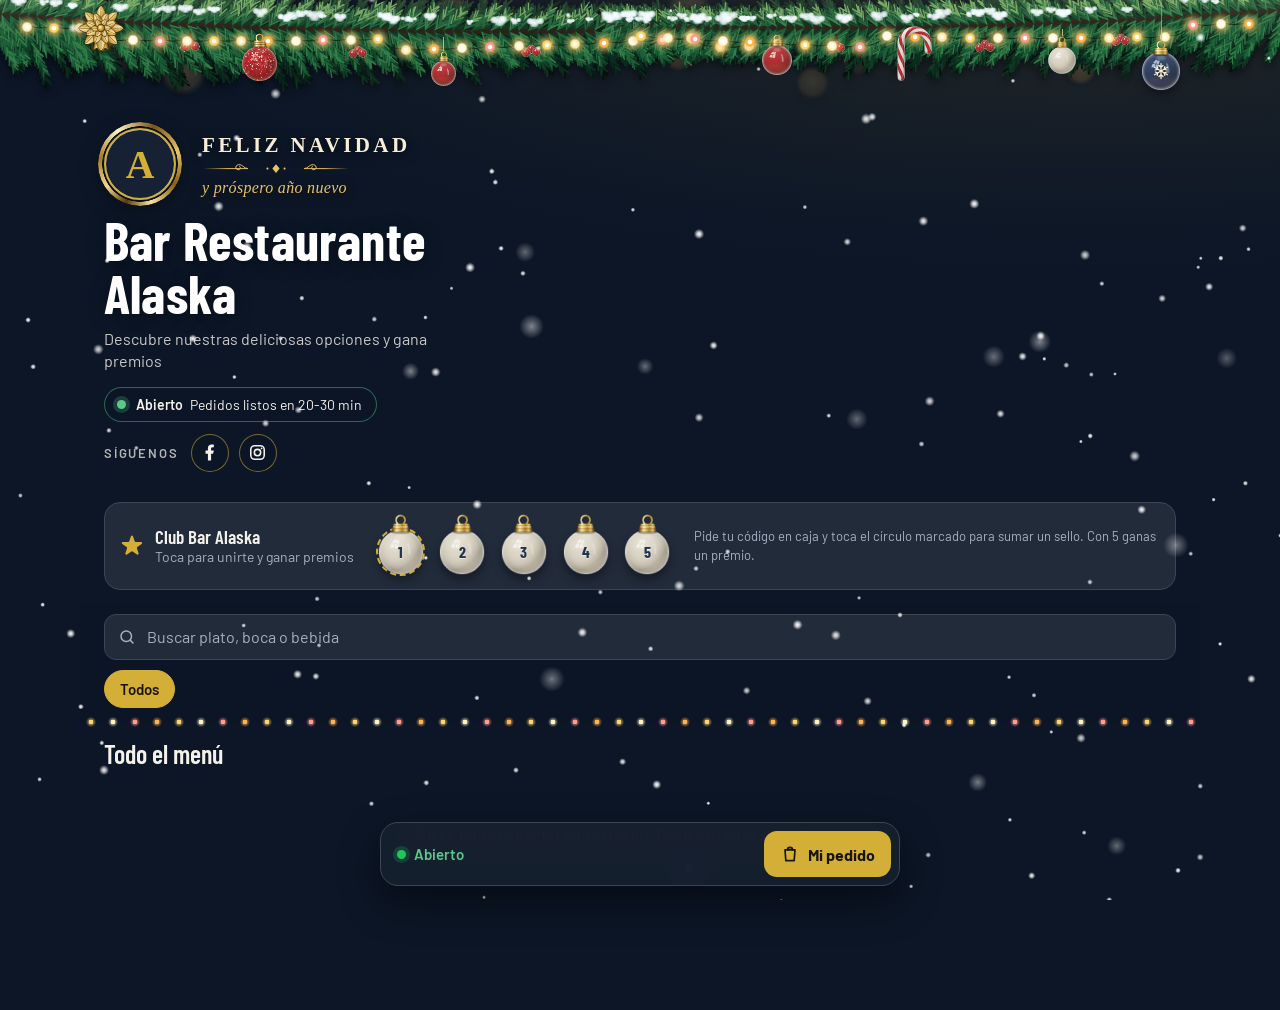
==== commit 143edc2b: "Add files via upload" ====
--- a/index.html
+++ b/index.html
@@ -1,1171 +1,8006 @@
 <!DOCTYPE html>
-<html lang="es-CR">
+<html lang="es">
 <head>
-<meta charset="UTF-8">
-<meta name="viewport" content="width=device-width, initial-scale=1">
-<title>Grúas Mau | Asistencia y Transporte Pesado en Guanacaste</title>
-<meta name="description" content="Servicio de grúa 24/7 en Liberia y gran parte de Guanacaste: traslado de maquinaria pesada, movimiento de contenedores, rescate de cabezales y transporte de carga. Solicita asistencia en línea y te contactamos de inmediato.">
-<meta name="theme-color" content="#0c0d0f">
-<meta name="color-scheme" content="dark">
-<link rel="canonical" href="https://gruasmau.vercel.app/">
-
-<!-- Vista previa al compartir el enlace (WhatsApp, Facebook) -->
-<meta property="og:type" content="website">
-<meta property="og:locale" content="es_CR">
-<meta property="og:site_name" content="Grúas Mau">
-<meta property="og:title" content="Grúas Mau | Asistencia y Transporte Pesado en Guanacaste">
-<meta property="og:description" content="Servicio de grúa 24/7. Maquinaria pesada, contenedores y rescate de cabezales en Liberia y Guanacaste.">
-<meta property="og:url" content="https://gruasmau.vercel.app/">
-<meta property="og:image" content="https://gruasmau.vercel.app/Logo_mau.jpg">
-<meta name="twitter:card" content="summary">
-
-<link rel="icon" href="Logo_mau.jpg">
-<link rel="apple-touch-icon" href="Logo_mau.jpg">
-
-<link rel="preconnect" href="https://fonts.googleapis.com">
-<link rel="preconnect" href="https://fonts.gstatic.com" crossorigin>
-<link rel="stylesheet" href="https://fonts.googleapis.com/css2?family=Barlow+Condensed:wght@600;700;800&family=Barlow:wght@400;500;600;700&display=swap">
-<link rel="preload" as="image" href="carrusel/1.jpg" fetchpriority="high">
-
-<script>document.documentElement.classList.add('js');</script>
-
-<!-- Datos estructurados para Google (negocio local) -->
-<script type="application/ld+json">
-{
-  "@context": "https://schema.org",
-  "@type": "LocalBusiness",
-  "name": "Grúas Mau",
-  "description": "Servicio de grúa 24/7: maquinaria pesada, contenedores, rescate de cabezales y transporte de carga en Guanacaste.",
-  "url": "https://gruasmau.vercel.app/",
-  "image": "https://gruasmau.vercel.app/Logo_mau.jpg",
-  "logo": "https://gruasmau.vercel.app/Logo_mau.jpg",
-  "telephone": ["+506-8875-5921", "+506-6231-2471", "+506-8439-2706"],
-  "address": { "@type": "PostalAddress", "addressLocality": "Liberia", "addressRegion": "Guanacaste", "addressCountry": "CR" },
-  "areaServed": { "@type": "AdministrativeArea", "name": "Guanacaste, Costa Rica" },
-  "openingHoursSpecification": {
-    "@type": "OpeningHoursSpecification",
-    "dayOfWeek": ["Monday", "Tuesday", "Wednesday", "Thursday", "Friday", "Saturday", "Sunday"],
-    "opens": "00:00",
-    "closes": "23:59"
-  },
-  "sameAs": ["https://www.facebook.com/share/1BuCJDXo13/"]
-}
-</script>
-
-<style>
-/* ==========================================================================
-   GRÚAS MAU · Estilos
-   Marca: negro + ámbar. Para cambiar colores, edita las variables de :root.
-   ========================================================================== */
-:root{
-  --bg:#0c0d0f;
-  --bg-2:#111317;
-  --surface:#16181c;
-  --line:rgba(255,255,255,.09);
-  --line-strong:rgba(255,255,255,.17);
-  --text:#f3f2ee;
-  --muted:#a3a8af;
-  --amber:#fbb03b;
-  --amber-600:#e59a2a;
-  --ink:#17120a;
-  --wa:#25d366;
-  --wa-600:#1fbb59;
-  --danger:#d32f2f;
-  --danger-600:#b71c1c;
-  --radius:16px;
-  --shadow:0 24px 60px -24px rgba(0,0,0,.75);
-  --header-h:70px;
-  --font-head:"Barlow Condensed","Oswald","Arial Narrow","Roboto Condensed",system-ui,sans-serif;
-  --font-body:"Barlow",system-ui,-apple-system,"Segoe UI",Roboto,"Helvetica Neue",Arial,sans-serif;
-}
-
-/* ===== BASE ===== */
-*,*::before,*::after{box-sizing:border-box}
-html{scroll-behavior:smooth;-webkit-text-size-adjust:100%;text-size-adjust:100%}
-body{margin:0;background:var(--bg);color:var(--text);font:400 1rem/1.65 var(--font-body);-webkit-font-smoothing:antialiased;padding-bottom:calc(78px + env(safe-area-inset-bottom,0px))}
-img{display:block;max-width:100%;height:auto}
-h1,h2,h3,p,ul,ol,figure{margin:0}
-ul,ol{padding:0;list-style:none}
-a{color:inherit}
-button,input,select{font:inherit;color:inherit}
-:focus-visible{outline:3px solid var(--amber);outline-offset:3px}
-[hidden]{display:none!important}
-section[id]{scroll-margin-top:calc(var(--header-h) + 4px)}
-.container{width:min(1180px,100% - 2*clamp(1rem,4vw,2rem));margin-inline:auto}
-.nowrap{white-space:nowrap}
-.skip-link{position:absolute;left:1rem;top:-120px;z-index:3000;padding:.7rem 1.1rem;border-radius:10px;background:var(--amber);color:var(--ink);font-weight:700;text-decoration:none}
-.skip-link:focus{top:1rem}
-
-.icon{display:inline-block;width:1.25em;height:1.25em;flex:none;fill:none;stroke:currentColor;stroke-width:2;stroke-linecap:round;stroke-linejoin:round;vertical-align:-.2em}
-
-/* ===== TIPOGRAFÍA ===== */
-.eyebrow{display:inline-flex;align-items:center;gap:.7rem;font:700 .82rem/1 var(--font-body);letter-spacing:.16em;text-transform:uppercase;color:var(--amber)}
-.eyebrow::before{content:"";width:1.8rem;height:2px;border-radius:2px;background:currentColor}
-.eyebrow--pill{padding:.62rem 1rem;border:1px solid rgba(251,176,59,.4);border-radius:999px;background:rgba(251,176,59,.09)}
-.eyebrow--pill::before{display:none}
-.title{margin-top:.8rem;font:800 clamp(2.3rem,5.6vw,3.7rem)/1.06 var(--font-head);letter-spacing:.01em;text-transform:uppercase;text-wrap:balance}
-.lead{margin-top:1rem;max-width:36rem;font-size:1.08rem;color:var(--muted)}
-
-/* ===== BOTONES ===== */
-.btn{display:inline-flex;align-items:center;justify-content:center;gap:.6rem;min-height:54px;min-width:0;padding:.5rem 1.6rem;border:2px solid transparent;border-radius:12px;font:700 1.12rem/1.15 var(--font-head);letter-spacing:.07em;text-transform:uppercase;text-align:center;text-decoration:none;cursor:pointer;transition:transform .15s ease,background-color .2s ease,border-color .2s ease,color .2s ease,box-shadow .2s ease}
-.btn .icon{width:1.3em;height:1.3em}
-.btn:active{transform:scale(.98)}
-.btn--primary{background:var(--amber);color:var(--ink);box-shadow:0 12px 30px -12px rgba(251,176,59,.7)}
-.btn--primary:hover{background:var(--amber-600);transform:translateY(-2px)}
-.btn--ghost{background:rgba(255,255,255,.05);border-color:var(--line-strong);color:var(--text)}
-.btn--ghost:hover{border-color:var(--amber);color:var(--amber)}
-.btn--wa{background:var(--wa);color:#05230f;box-shadow:0 12px 30px -14px rgba(37,211,102,.7)}
-.btn--wa:hover{background:var(--wa-600);transform:translateY(-2px)}
-.btn--danger{background:var(--danger);color:#fff}
-.btn--danger:hover{background:var(--danger-600)}
-.btn--dark{background:var(--ink);color:var(--amber)}
-.btn--dark:hover{background:#000;transform:translateY(-2px)}
-.btn--text{min-height:44px;background:transparent;color:var(--muted);font-size:1rem;letter-spacing:.05em}
-.btn--text:hover{color:var(--text)}
-.btn--block{width:100%}
-.btn[disabled]{opacity:.65;cursor:not-allowed}
-.btn.is-loading{opacity:.85;cursor:progress;pointer-events:none}
-.btn.is-loading::after{content:"";width:1.1em;height:1.1em;flex:none;border:2.5px solid currentColor;border-right-color:transparent;border-radius:50%;animation:giro .7s linear infinite}
-@keyframes giro{to{transform:rotate(360deg)}}
-
-/* ===== ENCABEZADO ===== */
-.site-header{position:sticky;top:0;z-index:1000;background:rgba(12,13,15,.86);-webkit-backdrop-filter:saturate(140%) blur(12px);backdrop-filter:saturate(140%) blur(12px);border-bottom:2px solid var(--amber)}
-.header__inner{display:flex;align-items:center;justify-content:space-between;gap:1rem;min-height:var(--header-h)}
-.brand{display:flex;align-items:center;gap:.8rem;min-width:0;text-decoration:none}
-.brand__logo{width:48px;height:48px;flex:none;border-radius:50%;object-fit:cover;border:2px solid var(--amber);box-shadow:0 0 0 4px rgba(251,176,59,.12)}
-.brand__text{display:flex;flex-direction:column;min-width:0;line-height:1.1}
-.brand__text strong{font:800 1.5rem/1.1 var(--font-head);letter-spacing:.07em;text-transform:uppercase;color:var(--amber);white-space:nowrap}
-.brand__text small{margin-top:.2rem;font-size:.78rem;letter-spacing:.04em;color:var(--muted);white-space:nowrap;overflow:hidden;text-overflow:ellipsis}
-.nav{display:none;gap:.2rem;margin-left:auto}
-.nav a{padding:.6rem .95rem;border-radius:8px;color:#d7d9dc;font-weight:600;font-size:.95rem;text-decoration:none;transition:color .2s}
-.nav a:hover{color:var(--amber)}
-.header-call{display:inline-flex;align-items:center;gap:.7rem;flex:none;padding:.32rem;border-radius:999px;background:var(--amber);color:var(--ink);text-decoration:none;box-shadow:0 8px 24px -10px rgba(251,176,59,.7);transition:background-color .2s ease,transform .15s ease}
-.header-call:hover{background:var(--amber-600)}
-.header-call:active{transform:scale(.98)}
-.header-call__icon{display:grid;place-items:center;width:2.4rem;height:2.4rem;border-radius:50%;background:var(--ink);color:var(--amber)}
-.header-call__text{display:none;flex-direction:column;line-height:1}
-.header-call__text small{display:none;margin-bottom:.22rem;font:700 .62rem/1 var(--font-body);letter-spacing:.12em;text-transform:uppercase;opacity:.75}
-.header-call__text b{font:800 1.35rem/1 var(--font-head);letter-spacing:.04em}
-
-/* ===== LUCES DE GRÚA: barra ámbar sobre la línea del encabezado (decorativa, siempre activa) ===== */
-.luces{position:absolute;left:0;right:0;top:calc(100% - 10px);height:42px;overflow:hidden;pointer-events:none}
-.luces i{position:absolute;inset:0;display:block;opacity:0;animation-duration:6s;animation-timing-function:linear;animation-iteration-count:infinite}
-.luces i::before,.luces i::after{content:"";position:absolute;left:0;right:0}
-.luces i::before{top:0;height:42px;background-image:var(--gi);background-size:var(--gs);background-position:var(--gp,0 0);background-repeat:var(--gr,repeat-x)}
-.luces i::after{top:8px;height:6px;background-image:var(--li);background-size:var(--ls);background-position:var(--lp,0 0);background-repeat:var(--lr,repeat-x)}
-.luces .l0{opacity:.72;--gi:radial-gradient(ellipse 7px 12px at 6px 11px,rgba(255,170,40,.27) 0,rgba(255,150,0,0) 100%);--gs:12px 42px;--li:radial-gradient(ellipse 5.2px 2.8px at 6px 50%,rgba(255,214,110,.95) 0,rgba(255,176,40,.85) 45%,rgba(255,150,0,.35) 80%,rgba(255,140,0,0) 100%);--ls:12px 6px}
-.luces .ll{--gi:radial-gradient(ellipse 27% 28px at 25% 11px,rgba(255,180,40,0.5) 0,rgba(255,152,20,0.20) 46%,rgba(255,140,0,0) 100%);--gs:100% 42px;--gr:no-repeat;--li:radial-gradient(ellipse 5.6px 3.0px at 6px 50%,#fffdf1 0,#ffe985 24%,#ffc424 54%,rgba(255,150,0,.62) 80%,rgba(255,140,0,0) 100%);--ls:12px 6px;clip-path:inset(0 50% 0 0);animation-name:luz-ll}
-.luces .lr{--gi:radial-gradient(ellipse 27% 28px at 75% 11px,rgba(255,180,40,0.5) 0,rgba(255,152,20,0.20) 46%,rgba(255,140,0,0) 100%);--gs:100% 42px;--gr:no-repeat;--li:radial-gradient(ellipse 5.6px 3.0px at 6px 50%,#fffdf1 0,#ffe985 24%,#ffc424 54%,rgba(255,150,0,.62) 80%,rgba(255,140,0,0) 100%);--ls:12px 6px;clip-path:inset(0 0 0 50%);animation-name:luz-lr}
-.luces .lc{--gi:radial-gradient(ellipse 18px 22px at 18px 11px,rgba(255,180,40,0.5) 0,rgba(255,152,20,0.20) 46%,rgba(255,140,0,0) 100%);--gs:36px 42px;--li:radial-gradient(ellipse 5.6px 3.0px at 18px 50%,#fffdf1 0,#ffe985 24%,#ffc424 54%,rgba(255,150,0,.62) 80%,rgba(255,140,0,0) 100%);--ls:36px 6px;animation-name:luz-lc}
-.luces .ld{--gi:radial-gradient(ellipse 18px 22px at 18px 11px,rgba(255,180,40,0.5) 0,rgba(255,152,20,0.20) 46%,rgba(255,140,0,0) 100%);--gs:36px 42px;--li:radial-gradient(ellipse 5.6px 3.0px at 18px 50%,#fffdf1 0,#ffe985 24%,#ffc424 54%,rgba(255,150,0,.62) 80%,rgba(255,140,0,0) 100%);--ls:36px 6px;--gp:12px 0;--lp:12px 0;animation-name:luz-ld}
-.luces .le{--gi:radial-gradient(ellipse 18px 22px at 18px 11px,rgba(255,180,40,0.5) 0,rgba(255,152,20,0.20) 46%,rgba(255,140,0,0) 100%);--gs:36px 42px;--li:radial-gradient(ellipse 5.6px 3.0px at 18px 50%,#fffdf1 0,#ffe985 24%,#ffc424 54%,rgba(255,150,0,.62) 80%,rgba(255,140,0,0) 100%);--ls:36px 6px;--gp:24px 0;--lp:24px 0;animation-name:luz-le}
-.luces .la{--gi:radial-gradient(ellipse 32px 26px at 30px 11px,rgba(255,180,40,0.55) 0,rgba(255,152,20,0.22) 46%,rgba(255,140,0,0) 100%);--gs:72px 42px;--li:radial-gradient(ellipse 5.6px 3.0px at 18px 50%,#fffdf1 0,#ffe985 24%,#ffc424 54%,rgba(255,150,0,.62) 80%,rgba(255,140,0,0) 100%),radial-gradient(ellipse 5.6px 3.0px at 30px 50%,#fffdf1 0,#ffe985 24%,#ffc424 54%,rgba(255,150,0,.62) 80%,rgba(255,140,0,0) 100%),radial-gradient(ellipse 5.6px 3.0px at 42px 50%,#fffdf1 0,#ffe985 24%,#ffc424 54%,rgba(255,150,0,.62) 80%,rgba(255,140,0,0) 100%);--ls:72px 6px;animation-name:luz-la}
-.luces .lb{--gi:radial-gradient(ellipse 32px 26px at 30px 11px,rgba(255,180,40,0.55) 0,rgba(255,152,20,0.22) 46%,rgba(255,140,0,0) 100%);--gs:72px 42px;--li:radial-gradient(ellipse 5.6px 3.0px at 18px 50%,#fffdf1 0,#ffe985 24%,#ffc424 54%,rgba(255,150,0,.62) 80%,rgba(255,140,0,0) 100%),radial-gradient(ellipse 5.6px 3.0px at 30px 50%,#fffdf1 0,#ffe985 24%,#ffc424 54%,rgba(255,150,0,.62) 80%,rgba(255,140,0,0) 100%),radial-gradient(ellipse 5.6px 3.0px at 42px 50%,#fffdf1 0,#ffe985 24%,#ffc424 54%,rgba(255,150,0,.62) 80%,rgba(255,140,0,0) 100%);--ls:72px 6px;--gp:36px 0;--lp:36px 0;animation-name:luz-lb}
-.luces .rl,.luces .rr{--gs:72px 42px;--gr:no-repeat;--ls:36px 6px;--lr:no-repeat;animation-name:luz-rojo;animation-duration:1.2s;animation-timing-function:ease-in-out}
-.luces .rl{--gi:radial-gradient(ellipse 34px 26px at 18px 11px,rgba(255,72,26,0.5) 0,rgba(255,60,20,0.20) 46%,rgba(255,50,10,0) 100%);--li:radial-gradient(ellipse 11px 3.2px at 14px 50%,#ffe3d6 0,#ff7a4a 34%,#ff3d12 64%,rgba(255,50,10,0) 100%)}
-.luces .rr{--gi:radial-gradient(ellipse 34px 26px at 54px 11px,rgba(255,72,26,0.5) 0,rgba(255,60,20,0.20) 46%,rgba(255,50,10,0) 100%);--li:radial-gradient(ellipse 11px 3.2px at 22px 50%,#ffe3d6 0,#ff7a4a 34%,#ff3d12 64%,rgba(255,50,10,0) 100%);--gp:100% 0;--lp:100% 0;animation-delay:-.6s}
-@keyframes luz-ll{0%{opacity:0}0.417%{opacity:1}3.333%{opacity:1}4.5%{opacity:0}6.667%{opacity:0}7.083%{opacity:1}10%{opacity:1}11.167%{opacity:0}13.333%{opacity:0}13.75%{opacity:1}16.667%{opacity:1}17.833%{opacity:0}60%{opacity:0}60.417%{opacity:1}63.333%{opacity:1}64.5%{opacity:0}66.667%{opacity:0}67.083%{opacity:1}70%{opacity:1}71.167%{opacity:0}100%{opacity:0}}
-@keyframes luz-lr{0%{opacity:0}3.333%{opacity:0}3.75%{opacity:1}6.667%{opacity:1}7.833%{opacity:0}10%{opacity:0}10.417%{opacity:1}13.333%{opacity:1}14.5%{opacity:0}16.667%{opacity:0}17.083%{opacity:1}20%{opacity:1}21.167%{opacity:0}60%{opacity:0}60.417%{opacity:1}63.333%{opacity:1}64.5%{opacity:0}66.667%{opacity:0}67.083%{opacity:1}70%{opacity:1}71.167%{opacity:0}100%{opacity:0}}
-@keyframes luz-lc{0%{opacity:0}20%{opacity:0}20.417%{opacity:1}23.333%{opacity:1}24.5%{opacity:0}30%{opacity:0}30.417%{opacity:1}33.333%{opacity:1}34.5%{opacity:0}83.333%{opacity:0}83.75%{opacity:1}86.667%{opacity:1}87.833%{opacity:0}93.333%{opacity:0}93.75%{opacity:1}96.667%{opacity:1}97.833%{opacity:0}100%{opacity:0}}
-@keyframes luz-ld{0%{opacity:0}23.333%{opacity:0}23.75%{opacity:1}26.667%{opacity:1}27.833%{opacity:0}33.333%{opacity:0}33.75%{opacity:1}36.667%{opacity:1}37.833%{opacity:0}86.667%{opacity:0}87.083%{opacity:1}90%{opacity:1}91.167%{opacity:0}93.333%{opacity:0}93.75%{opacity:1}96.667%{opacity:1}97.833%{opacity:0}100%{opacity:0}}
-@keyframes luz-le{0%{opacity:0}26.667%{opacity:0}27.083%{opacity:1}30%{opacity:1}31.167%{opacity:0}36.667%{opacity:0}37.083%{opacity:1}40%{opacity:1}41.167%{opacity:0}80%{opacity:0}80.417%{opacity:1}83.333%{opacity:1}84.5%{opacity:0}90%{opacity:0}90.417%{opacity:1}93.333%{opacity:1}94.5%{opacity:0}100%{opacity:0}}
-@keyframes luz-la{0%{opacity:0}40%{opacity:0}40.417%{opacity:1}43.333%{opacity:1}44.5%{opacity:0}46.667%{opacity:0}47.083%{opacity:1}50%{opacity:1}51.167%{opacity:0}53.333%{opacity:0}53.75%{opacity:1}56.667%{opacity:1}57.833%{opacity:0}80%{opacity:0}80.417%{opacity:1}83.333%{opacity:1}84.5%{opacity:0}86.667%{opacity:0}87.083%{opacity:1}90%{opacity:1}91.167%{opacity:0}100%{opacity:0}}
-@keyframes luz-lb{0%{opacity:0}43.333%{opacity:0}43.75%{opacity:1}46.667%{opacity:1}47.833%{opacity:0}50%{opacity:0}50.417%{opacity:1}53.333%{opacity:1}54.5%{opacity:0}56.667%{opacity:0}57.083%{opacity:1}60%{opacity:1}61.167%{opacity:0}83.333%{opacity:0}83.75%{opacity:1}86.667%{opacity:1}87.833%{opacity:0}90%{opacity:0}90.417%{opacity:1}93.333%{opacity:1}94.5%{opacity:0}100%{opacity:0}}
-@keyframes luz-rojo{0%,100%{opacity:.18}50%{opacity:1}}
-
-/* ===== HERO ===== */
-.hero{position:relative;isolation:isolate;display:flex;align-items:center;min-height:clamp(520px,80vh,820px);min-height:clamp(520px,80svh,820px);padding:clamp(3rem,8vw,6rem) 0 clamp(6rem,11vw,9rem);overflow:hidden}
-.carousel{position:absolute;inset:0;z-index:-2;background:radial-gradient(900px 520px at 85% 8%,rgba(251,176,59,.17),transparent 60%),linear-gradient(180deg,#15181c,#0c0d0f)}
-.slide{position:absolute;inset:0;width:100%;height:100%;max-width:none;object-fit:cover;opacity:0;transform:scale(1.04);transition:opacity 1.4s ease,transform 9s ease-out}
-.slide.active{opacity:1;transform:scale(1.12)}
-.hero::before{content:"";position:absolute;inset:0;z-index:-1;background:linear-gradient(90deg,rgba(12,13,15,.94) 0%,rgba(12,13,15,.74) 50%,rgba(12,13,15,.36) 100%),linear-gradient(0deg,var(--bg) 0%,rgba(12,13,15,0) 42%)}
-.hero__inner{max-width:760px}
-.hero .eyebrow{max-width:100%}
-.eyebrow__extra{display:none}
-.pulse{width:.55rem;height:.55rem;flex:none;border-radius:50%;background:var(--wa);animation:pulse 2s infinite}
-@keyframes pulse{0%{box-shadow:0 0 0 0 rgba(37,211,102,.55)}70%{box-shadow:0 0 0 .65rem rgba(37,211,102,0)}100%{box-shadow:0 0 0 0 rgba(37,211,102,0)}}
-.hero h1{margin:1.3rem 0 1.1rem;font:800 clamp(2.9rem,9vw,5.8rem)/1.04 var(--font-head);letter-spacing:.01em;text-transform:uppercase;text-wrap:balance;text-shadow:0 4px 34px rgba(0,0,0,.55)}
-.hero h1 span{display:block;color:var(--amber)}
-.hero .lead{margin-top:0;max-width:34rem;font-size:clamp(1.05rem,2.4vw,1.3rem);color:#d6d8db}
-.hero__cta{display:flex;flex-wrap:wrap;gap:.8rem;margin-top:2rem}
-.carousel-dots{position:absolute;right:clamp(1rem,4vw,2rem);bottom:4.8rem;z-index:3;display:flex;gap:.55rem}
-.dot{position:relative;width:.7rem;height:.7rem;padding:0;border:0;border-radius:999px;background:rgba(255,255,255,.42);cursor:pointer;transition:width .3s ease,background-color .3s ease}
-.dot::after{content:"";position:absolute;inset:-12px -5px}
-.dot.active{width:1.9rem;background:var(--amber)}
-
-/* ===== FRANJA DE CONFIANZA ===== */
-.trust{position:relative;z-index:2;margin-top:-3.4rem}
-.trust__grid{display:grid;grid-template-columns:repeat(2,minmax(0,1fr));gap:1px;overflow:hidden;border:1px solid var(--line);border-radius:var(--radius);background:var(--line);box-shadow:var(--shadow)}
-.trust__item{display:flex;flex-direction:column;align-items:flex-start;gap:.6rem;min-width:0;padding:1.05rem 1rem;background:var(--surface)}
-.trust__item>.icon{width:1.75rem;height:1.75rem;color:var(--amber)}
-.trust__item strong{display:block;font:700 1.12rem/1.1 var(--font-head);letter-spacing:.05em;text-transform:uppercase}
-.trust__item span{display:block;margin-top:.25rem;font-size:.82rem;line-height:1.35;color:var(--muted)}
-
-/* ===== SECCIONES ===== */
-.section{padding:clamp(4.2rem,9vw,7rem) 0}
-.section__head{max-width:640px;margin-bottom:clamp(2rem,5vw,3.4rem)}
-.section__head--center{margin-inline:auto;text-align:center}
-.section__head--center .lead{margin-inline:auto}
-
-/* ===== SERVICIOS ===== */
-.services{background:radial-gradient(rgba(255,255,255,.04) 1px,transparent 1px) 0 0/22px 22px,var(--bg)}
-.services__grid{display:grid;grid-template-columns:1fr;gap:1rem}
-.service{position:relative;display:flex;flex-direction:column;overflow:hidden;padding:1.9rem 1.5rem 1.5rem;border:1px solid var(--line);border-radius:var(--radius);background:linear-gradient(180deg,var(--surface),var(--bg-2));transition:transform .25s ease,border-color .25s ease,box-shadow .25s ease}
-.service::before{content:"";position:absolute;left:0;top:0;width:100%;height:3px;background:var(--amber);transform:scaleX(.16);transform-origin:left;transition:transform .35s ease}
-.service:hover{transform:translateY(-6px);border-color:rgba(251,176,59,.5);box-shadow:var(--shadow)}
-.service:hover::before{transform:scaleX(1)}
-.service__num{position:absolute;right:1.1rem;top:.7rem;font:800 3.2rem/1 var(--font-head);color:rgba(255,255,255,.06)}
-.service__icon{display:grid;place-items:center;width:3.5rem;height:3.5rem;margin-bottom:1.3rem;border-radius:12px;background:rgba(251,176,59,.12);color:var(--amber)}
-.service__icon .icon{width:1.75rem;height:1.75rem}
-.service h3{margin-bottom:.6rem;font:700 1.6rem/1.05 var(--font-head);letter-spacing:.03em;text-transform:uppercase}
-.service p{flex:1;font-size:.98rem;color:var(--muted)}
-.service__link{display:inline-flex;align-items:center;gap:.5rem;margin-top:1.4rem;color:var(--amber);font-weight:700;font-size:.85rem;letter-spacing:.1em;text-transform:uppercase;text-decoration:none}
-.service__link .icon{transition:transform .2s ease}
-.service__link:hover .icon{transform:translateX(4px)}
-
-/* ===== COBERTURA ===== */
-.hazard{height:12px;background:repeating-linear-gradient(-45deg,#17120a 0 14px,var(--amber) 14px 28px)}
-.coverage{background:var(--amber);color:var(--ink)}
-.coverage__inner{display:grid;gap:1.4rem;align-items:center;padding:clamp(2.2rem,5vw,3.2rem) 0}
-.coverage__icon{display:grid;place-items:center;width:4rem;height:4rem;border-radius:50%;background:var(--ink);color:var(--amber)}
-.coverage__icon .icon{width:2rem;height:2rem}
-.coverage h2{font:800 clamp(1.9rem,4vw,2.7rem)/1 var(--font-head);letter-spacing:.01em;text-transform:uppercase}
-.coverage p{margin-top:.6rem;max-width:44rem;font-size:1.08rem;font-weight:600;color:rgba(23,18,10,.88)}
-
-/* ===== FORMULARIO ===== */
-.assist{background:radial-gradient(rgba(255,255,255,.04) 1px,transparent 1px) 0 0/22px 22px,linear-gradient(180deg,var(--bg),var(--bg-2))}
-.assist__grid{display:grid;gap:2.4rem}
-.assist__more{display:grid;gap:2.2rem}
-.steps{display:grid;gap:1.3rem;counter-reset:paso}
-.steps li{display:grid;grid-template-columns:2.7rem 1fr;gap:1rem;align-items:start;counter-increment:paso}
-.steps li::before{content:counter(paso);display:grid;place-items:center;width:2.7rem;height:2.7rem;border:2px solid var(--amber);border-radius:50%;color:var(--amber);font:800 1.3rem/1 var(--font-head)}
-.steps strong{display:block;font:700 1.25rem/1.1 var(--font-head);letter-spacing:.04em;text-transform:uppercase}
-.steps span{display:block;margin-top:.25rem;font-size:.95rem;line-height:1.5;color:var(--muted)}
-.emergency{display:flex;align-items:center;gap:1rem;padding:1.2rem 1.3rem;border:1px solid rgba(211,47,47,.55);border-radius:var(--radius);background:rgba(211,47,47,.1)}
-.emergency>.icon{width:2rem;height:2rem;color:#ff8a8a}
-.emergency strong{display:block;font:700 1.2rem/1.1 var(--font-head);letter-spacing:.04em;text-transform:uppercase}
-.emergency a{font-weight:700;color:var(--amber);text-underline-offset:3px}
-
-.form-card{position:relative;overflow:hidden;padding:clamp(1.5rem,4vw,2.5rem);border:1px solid var(--line);border-radius:20px;background:linear-gradient(180deg,var(--surface),var(--bg-2));box-shadow:var(--shadow)}
-.form-card::before{content:"";position:absolute;left:0;top:0;width:100%;height:4px;background:var(--amber)}
-.form-card__title{font:800 1.75rem/1 var(--font-head);letter-spacing:.03em;text-transform:uppercase}
-.form-card__sub{margin:.35rem 0 1.7rem;font-size:.95rem;color:var(--muted)}
-.field{margin-bottom:1.35rem;scroll-margin-top:calc(var(--header-h) + 16px)}
-.field label{display:flex;align-items:center;gap:.55rem;margin-bottom:.55rem;font-weight:600;font-size:.97rem}
-.field label .icon{color:var(--amber)}
-.req{color:var(--amber)}
-.opt{margin-left:auto;font-size:.8rem;font-weight:500;color:var(--muted)}
-.field input,.field select{width:100%;min-height:54px;padding:0 1rem;border:1.5px solid var(--line-strong);border-radius:12px;background-color:var(--bg-2);color:var(--text);font-size:1rem;transition:border-color .2s ease,box-shadow .2s ease}
-.field input::placeholder{color:#7b8188}
-.field input:focus,.field select:focus{outline:none;border-color:var(--amber);box-shadow:0 0 0 4px rgba(251,176,59,.18)}
-.field select{appearance:none;-webkit-appearance:none;padding-right:2.8rem;cursor:pointer;background-image:url("data:image/svg+xml;charset=UTF-8,%3csvg xmlns='http://www.w3.org/2000/svg' viewBox='0 0 24 24' fill='none' stroke='%23fbb03b' stroke-width='2.5' stroke-linecap='round' stroke-linejoin='round'%3e%3cpolyline points='6 9 12 15 18 9'/%3e%3c/svg%3e");background-repeat:no-repeat;background-position:right 1rem center;background-size:1.1rem}
-.field.has-error input,.field.has-error select{border-color:#ff6b6b}
-.field__error{margin-top:.5rem;font-size:.9rem;font-weight:600;color:#ff8f8f}
-.field__hint{margin-top:.55rem;font-size:.83rem;color:var(--muted)}
-.btn-gps{display:inline-flex;align-items:center;gap:.6rem;min-height:46px;margin-top:.8rem;padding:0 1.15rem;border:1.5px solid var(--line-strong);border-radius:999px;background:rgba(255,255,255,.04);font-weight:600;font-size:.93rem;cursor:pointer;transition:border-color .2s ease,color .2s ease,background-color .2s ease}
-.btn-gps:hover,.btn-gps.active{border-color:var(--amber);background:rgba(251,176,59,.1);color:var(--amber)}
-.btn-gps[disabled]{opacity:.7;cursor:progress}
-.gps-status{display:flex;flex-wrap:wrap;align-items:center;gap:.5rem;margin-top:.7rem;font-size:.9rem;color:#7fe0a0}
-.gps-status button{padding:0;border:0;background:none;color:var(--muted);font-size:.9rem;text-decoration:underline;text-underline-offset:3px;cursor:pointer}
-.gps-status button:hover{color:var(--text)}
-.form-card .btn--block{min-height:60px;margin-top:.6rem;font-size:1.25rem}
-.hp{position:absolute;left:-9999px;top:auto;width:1px;height:1px;overflow:hidden}
-.form-note{display:flex;align-items:flex-start;justify-content:center;gap:.5rem;margin-top:1rem;font-size:.86rem;line-height:1.45;text-align:center;color:var(--muted)}
-.form-note .icon{margin-top:.1rem}
-
-/* ===== GALERÍA ===== */
-.gallery{background:var(--bg-2);border-top:1px solid var(--line)}
-.featured{position:relative;overflow:hidden;min-height:220px;max-width:960px;margin-inline:auto;border:1px solid var(--line-strong);border-radius:20px;background:var(--surface);box-shadow:var(--shadow)}
-.featured img{width:100%;height:auto}
-/* La etiqueta va DEBAJO de la imagen, no encima: los afiches traen teléfonos y textos que no se deben tapar. */
-.featured figcaption{display:flex;align-items:center;justify-content:center;gap:.5rem;padding:.95rem 1rem;border-top:1px solid var(--line);background:var(--surface);font:700 .95rem/1 var(--font-head);letter-spacing:.1em;text-transform:uppercase}
-.featured figcaption .icon{color:var(--amber)}
-
-/* ===== CONTACTO ===== */
-.contact{border-top:1px solid var(--line);background:linear-gradient(135deg,var(--surface),var(--bg))}
-.contact__inner{display:grid;gap:2rem;align-items:center;padding:clamp(3rem,7vw,4.6rem) 0}
-.contact__phones{display:grid;gap:.8rem;width:100%;max-width:520px}
-.phone-link{display:flex;align-items:center;gap:.9rem;padding:1rem 1.3rem;border:1px solid var(--line-strong);border-radius:14px;background:var(--bg-2);font:800 1.85rem/1 var(--font-head);letter-spacing:.05em;text-decoration:none;transition:border-color .2s ease,color .2s ease,transform .2s ease}
-.phone-link .icon{width:1.4rem;height:1.4rem;color:var(--amber)}
-.phone-link em{margin-left:auto;font:700 .78rem/1 var(--font-body);font-style:normal;letter-spacing:.14em;text-transform:uppercase;color:var(--muted);transition:color .2s ease}
-.phone-link:hover{border-color:var(--amber);color:var(--amber);transform:translateY(-3px)}
-.phone-link:hover em{color:var(--amber)}
-
-/* ===== PIE DE PÁGINA ===== */
-.site-footer{padding:3.2rem 0 1.6rem;border-top:2px solid var(--amber);background:#07080a}
-.footer__grid{display:grid;gap:2.2rem}
-.footer__brand{display:flex;align-items:center;gap:1rem}
-.footer__logo{width:72px;height:72px;flex:none;border-radius:50%;object-fit:cover;border:2px solid var(--amber)}
-.footer__name{display:block;font:800 1.7rem/1 var(--font-head);letter-spacing:.07em;text-transform:uppercase;color:var(--amber)}
-.footer__brand p{margin-top:.3rem;font-size:.92rem;color:var(--muted)}
-.site-footer h3{margin-bottom:1rem;font:700 .8rem/1 var(--font-body);letter-spacing:.16em;text-transform:uppercase;color:var(--muted)}
-.site-footer ul{display:grid;gap:.65rem}
-.site-footer li a{display:inline-flex;align-items:center;gap:.6rem;color:#d6d8db;text-decoration:none;transition:color .2s}
-.site-footer li a:hover{color:var(--amber)}
-.footer__bottom{display:flex;flex-wrap:wrap;justify-content:space-between;gap:.5rem 1.5rem;margin-top:2.6rem;padding-top:1.3rem;border-top:1px solid var(--line);font-size:.88rem;color:#8a9097}
-
-/* ===== BARRA INFERIOR (solo móvil) ===== */
-.dock{position:fixed;left:0;right:0;bottom:0;z-index:900;display:grid;grid-template-columns:1fr 1fr;gap:.6rem;padding:.65rem .8rem calc(.65rem + env(safe-area-inset-bottom,0px));border-top:1px solid var(--line);background:rgba(12,13,15,.94);-webkit-backdrop-filter:blur(12px);backdrop-filter:blur(12px);transition:transform .25s ease}
-.dock.is-hidden{transform:translateY(110%)}
-.dock .btn{min-height:52px;padding:0 .5rem;gap:.45rem;font-size:1rem;letter-spacing:.05em;white-space:nowrap}
-
-/* ===== VENTANA EMERGENTE ===== */
-.modal{position:fixed;inset:0;z-index:2000;display:flex;align-items:center;justify-content:center;padding:1rem}
-.modal__backdrop{position:absolute;inset:0;background:rgba(0,0,0,.74);-webkit-backdrop-filter:blur(5px);backdrop-filter:blur(5px)}
-.modal__box{position:relative;width:100%;max-width:440px;max-height:calc(100vh - 2rem);overflow-y:auto;padding:2rem 1.5rem 1.4rem;border:1px solid var(--line-strong);border-top:4px solid var(--amber);border-radius:18px;background:var(--surface);box-shadow:0 30px 80px rgba(0,0,0,.8);text-align:center;animation:pop .3s ease-out}
-.modal__box:focus{outline:none}
-@keyframes pop{from{opacity:0;transform:translateY(14px) scale(.96)}to{opacity:1;transform:none}}
-.modal__icon{display:grid;place-items:center;width:4rem;height:4rem;margin:0 auto 1.1rem;border-radius:50%;background:rgba(251,176,59,.14);color:var(--amber)}
-.modal__icon .icon{width:2rem;height:2rem}
-.modal__icon--success{background:rgba(37,211,102,.14);color:var(--wa)}
-.modal__icon--error{background:rgba(255,107,107,.14);color:#ff7b7b}
-.modal__title{font:800 1.9rem/1.05 var(--font-head);letter-spacing:.03em;text-transform:uppercase}
-.modal__text{margin-top:.7rem;color:#d1d4d8}
-.modal__extra{margin-top:1rem;padding-top:1rem;border-top:1px solid var(--line);font-size:.93rem;color:var(--muted)}
-.modal__actions{display:grid;gap:.6rem;margin-top:1.3rem}
-body.modal-open{overflow:hidden}
-
-/* ===== ANIMACIÓN AL HACER SCROLL ===== */
-.js .reveal{opacity:0}
-.js .reveal.in{opacity:1;animation:rise .7s cubic-bezier(.2,.7,.2,1) backwards;animation-delay:calc(var(--i,0)*80ms)}
-@keyframes rise{from{opacity:0;transform:translateY(22px)}to{opacity:1;transform:none}}
-
-/* ===== TABLETA Y ESCRITORIO ===== */
-@media (min-width:560px){
-  .header-call{padding:.32rem 1.05rem .32rem .4rem}
-  .header-call__text{display:flex}
-  .header-call__text small{display:block}
-  .eyebrow__extra{display:inline}
-}
-@media (min-width:640px){
-  .services__grid{grid-template-columns:repeat(2,1fr)}
-  .footer__bottom{flex-wrap:nowrap}
-}
-@media (min-width:760px){
-  .footer__grid{grid-template-columns:1.5fr 1fr 1fr}
-  .coverage__inner{grid-template-columns:auto 1fr auto;gap:2rem}
-}
-@media (min-width:900px){
-  body{padding-bottom:0}
-  .nav{display:flex}
-  .dock{display:none}
-  .trust__grid{grid-template-columns:repeat(4,minmax(0,1fr))}
-  .trust__item{flex-direction:row;align-items:flex-start;gap:.85rem;padding:1.15rem 1.2rem}
-  .trust__item>.icon{margin-top:.1rem}
-  .trust__item strong{font-size:1.18rem}
-  .trust__item span{font-size:.86rem}
-  .contact__inner{grid-template-columns:1fr 1fr;gap:3rem}
-  .contact__phones{justify-self:end}
-}
-@media (min-width:960px){
-  .assist__grid{grid-template-columns:5fr 6fr;grid-template-rows:auto 1fr;column-gap:4.5rem;row-gap:2.2rem;align-items:start}
-  .assist__head{grid-column:1;grid-row:1}
-  .assist__more{grid-column:1;grid-row:2}
-  .form-card{grid-column:2;grid-row:1 / span 2}
-}
-@media (min-width:1100px){
-  .services__grid{grid-template-columns:repeat(4,1fr)}
-}
-@media (max-width:899px){
-  .hero::before{background:linear-gradient(180deg,rgba(12,13,15,.7) 0%,rgba(12,13,15,.78) 55%,var(--bg) 100%)}
-}
-@media (max-width:420px){
-  .brand__text strong{font-size:1.3rem}
-  .brand__logo{width:44px;height:44px}
-  .hero__cta .btn{width:100%}
-  .phone-link{font-size:1.65rem}
-}
-
-/* ===== MOVIMIENTO REDUCIDO ===== */
-@media (forced-colors:active),print{.luces{display:none}}
-@media (prefers-reduced-motion:reduce){
-  html{scroll-behavior:auto}
-  *,*::before,*::after{animation-duration:.01ms!important;animation-delay:0s!important;animation-iteration-count:1!important;transition-duration:.01ms!important;transition-delay:0s!important}
-  .slide.active{transform:none}
-  .luces i{animation:none!important}
-  .luces .la{opacity:.85}
-  .luces .rl,.luces .rr{opacity:.55}
-  .js .reveal,.js .reveal.in{opacity:1;animation:none}
-}
-</style>
-</head>
-
-<body>
-<a class="skip-link" href="#contenido">Saltar al contenido</a>
-
-<!-- Iconos (se reutilizan en toda la página) -->
-<svg xmlns="http://www.w3.org/2000/svg" width="0" height="0" style="position:absolute" aria-hidden="true" focusable="false">
-  <defs>
-    <symbol id="i-phone" viewBox="0 0 24 24"><path d="M22 16.92v3a2 2 0 0 1-2.18 2 19.79 19.79 0 0 1-8.63-3.07 19.5 19.5 0 0 1-6-6 19.79 19.79 0 0 1-3.07-8.67A2 2 0 0 1 4.11 2h3a2 2 0 0 1 2 1.72 12.84 12.84 0 0 0 .7 2.81 2 2 0 0 1-.45 2.11L8.09 9.91a16 16 0 0 0 6 6l1.27-1.27a2 2 0 0 1 2.11-.45 12.84 12.84 0 0 0 2.81.7A2 2 0 0 1 22 16.92z"/></symbol>
-    <symbol id="i-pin" viewBox="0 0 24 24"><path d="M21 10c0 7-9 13-9 13s-9-6-9-13a9 9 0 0 1 18 0z"/><circle cx="12" cy="10" r="3"/></symbol>
-    <symbol id="i-truck" viewBox="0 0 24 24"><rect x="1" y="3" width="15" height="13"/><polygon points="16 8 20 8 23 11 23 16 16 16 16 8"/><circle cx="5.5" cy="18.5" r="2.5"/><circle cx="18.5" cy="18.5" r="2.5"/></symbol>
-    <symbol id="i-container" viewBox="0 0 24 24"><rect x="2" y="6" width="20" height="12" rx="1.5"/><path d="M6 6v12M10 6v12M14 6v12M18 6v12"/></symbol>
-    <symbol id="i-gear" viewBox="0 0 24 24"><circle cx="12" cy="12" r="3"/><path d="M19.4 15a1.65 1.65 0 0 0 .33 1.82l.06.06a2 2 0 0 1 0 2.83 2 2 0 0 1-2.83 0l-.06-.06a1.65 1.65 0 0 0-1.82-.33 1.65 1.65 0 0 0-1 1.51V21a2 2 0 0 1-2 2 2 2 0 0 1-2-2v-.09A1.65 1.65 0 0 0 9 19.4a1.65 1.65 0 0 0-1.82.33l-.06.06a2 2 0 0 1-2.83 0 2 2 0 0 1 0-2.83l.06-.06a1.65 1.65 0 0 0 .33-1.82 1.65 1.65 0 0 0-1.51-1H3a2 2 0 0 1-2-2 2 2 0 0 1 2-2h.09A1.65 1.65 0 0 0 4.6 9a1.65 1.65 0 0 0-.33-1.82l-.06-.06a2 2 0 0 1 0-2.83 2 2 0 0 1 2.83 0l.06.06a1.65 1.65 0 0 0 1.82.33H9a1.65 1.65 0 0 0 1-1.51V3a2 2 0 0 1 2-2 2 2 0 0 1 2 2v.09a1.65 1.65 0 0 0 1 1.51 1.65 1.65 0 0 0 1.82-.33l.06-.06a2 2 0 0 1 2.83 0 2 2 0 0 1 0 2.83l-.06.06a1.65 1.65 0 0 0-.33 1.82V9a1.65 1.65 0 0 0 1.51 1H21a2 2 0 0 1 2 2 2 2 0 0 1-2 2h-.09a1.65 1.65 0 0 0-1.51 1z"/></symbol>
-    <symbol id="i-lifebuoy" viewBox="0 0 24 24"><circle cx="12" cy="12" r="10"/><circle cx="12" cy="12" r="4"/><path d="M4.93 4.93l4.24 4.24M14.83 14.83l4.24 4.24M14.83 9.17l4.24-4.24M4.93 19.07l4.24-4.24"/></symbol>
-    <symbol id="i-clock" viewBox="0 0 24 24"><circle cx="12" cy="12" r="10"/><polyline points="12 6 12 12 16 14"/></symbol>
-    <symbol id="i-shield" viewBox="0 0 24 24"><path d="M12 22s8-4 8-10V5l-8-3-8 3v7c0 6 8 10 8 10z"/><polyline points="9 12 11 14 15 10"/></symbol>
-    <symbol id="i-check" viewBox="0 0 24 24"><polyline points="20 6 9 17 4 12"/></symbol>
-    <symbol id="i-check-circle" viewBox="0 0 24 24"><path d="M22 11.08V12a10 10 0 1 1-5.93-9.14"/><polyline points="22 4 12 14.01 9 11.01"/></symbol>
-    <symbol id="i-x-circle" viewBox="0 0 24 24"><circle cx="12" cy="12" r="10"/><line x1="15" y1="9" x2="9" y2="15"/><line x1="9" y1="9" x2="15" y2="15"/></symbol>
-    <symbol id="i-alert" viewBox="0 0 24 24"><path d="M10.29 3.86L1.82 18a2 2 0 0 0 1.71 3h16.94a2 2 0 0 0 1.71-3L13.71 3.86a2 2 0 0 0-3.42 0z"/><line x1="12" y1="9" x2="12" y2="13"/><line x1="12" y1="17" x2="12.01" y2="17"/></symbol>
-    <symbol id="i-crosshair" viewBox="0 0 24 24"><circle cx="12" cy="12" r="10"/><line x1="22" y1="12" x2="18" y2="12"/><line x1="6" y1="12" x2="2" y2="12"/><line x1="12" y1="6" x2="12" y2="2"/><line x1="12" y1="22" x2="12" y2="18"/></symbol>
-    <symbol id="i-arrow" viewBox="0 0 24 24"><line x1="5" y1="12" x2="19" y2="12"/><polyline points="12 5 19 12 12 19"/></symbol>
-    <symbol id="i-nav" viewBox="0 0 24 24"><polygon points="3 11 22 2 13 21 11 13 3 11"/></symbol>
-    <symbol id="i-tool" viewBox="0 0 24 24"><path d="M14.7 6.3a1 1 0 0 0 0 1.4l1.6 1.6a1 1 0 0 0 1.4 0l3.77-3.77a6 6 0 0 1-7.94 7.94l-6.91 6.91a2.12 2.12 0 0 1-3-3l6.91-6.91a6 6 0 0 1 7.94-7.94l-3.76 3.76z"/></symbol>
-    <symbol id="i-lock" viewBox="0 0 24 24"><rect x="3" y="11" width="18" height="11" rx="2" ry="2"/><path d="M7 11V7a5 5 0 0 1 10 0v4"/></symbol>
-    <symbol id="i-user" viewBox="0 0 24 24"><path d="M20 21v-2a4 4 0 0 0-4-4H8a4 4 0 0 0-4 4v2"/><circle cx="12" cy="7" r="4"/></symbol>
-    <symbol id="i-facebook" viewBox="0 0 24 24"><path d="M18 2h-3a5 5 0 0 0-5 5v3H7v4h3v8h4v-8h3l1-4h-4V7a1 1 0 0 1 1-1h3z"/></symbol>
-    <symbol id="i-whatsapp" viewBox="0 0 24 24"><path fill="currentColor" stroke="none" d="M17.472 14.382c-.297-.149-1.758-.867-2.03-.967-.273-.099-.471-.148-.67.15-.197.297-.767.966-.94 1.164-.173.199-.347.223-.644.075-.297-.15-1.255-.463-2.39-1.475-.883-.788-1.48-1.761-1.653-2.059-.173-.297-.018-.458.13-.606.134-.133.298-.347.446-.52.149-.174.198-.298.298-.497.099-.198.05-.371-.025-.52-.075-.149-.669-1.612-.916-2.207-.242-.579-.487-.5-.669-.51-.173-.008-.371-.01-.57-.01-.198 0-.52.074-.792.372-.272.297-1.04 1.016-1.04 2.479 0 1.462 1.065 2.875 1.213 3.074.149.198 2.096 3.2 5.077 4.487.709.306 1.262.489 1.694.625.712.227 1.36.195 1.871.118.571-.085 1.758-.719 2.006-1.413.248-.694.248-1.289.173-1.413-.074-.124-.272-.198-.57-.347m-5.421 7.403h-.004a9.87 9.87 0 01-5.031-1.378l-.361-.214-3.741.982.998-3.648-.235-.374a9.86 9.86 0 01-1.51-5.26c.001-5.45 4.436-9.884 9.888-9.884 2.64 0 5.122 1.03 6.988 2.898a9.825 9.825 0 012.893 6.994c-.003 5.45-4.437 9.884-9.885 9.884m8.413-18.297A11.815 11.815 0 0012.05 0C5.495 0 .16 5.335.157 11.892c0 2.096.547 4.142 1.588 5.945L.057 24l6.305-1.654a11.882 11.882 0 005.683 1.448h.005c6.554 0 11.89-5.335 11.893-11.893a11.821 11.821 0 00-3.48-8.413z"/></symbol>
-  </defs>
-</svg>
-
-<!-- ===================== ENCABEZADO ===================== -->
-<header class="site-header">
-  <div class="container header__inner">
-    <a class="brand" href="#inicio" aria-label="Grúas Mau, ir al inicio">
-      <img class="brand__logo" src="Logo_mau.jpg" alt="" width="48" height="48">
-      <span class="brand__text"><strong>Grúas Mau</strong><small>Liberia, Guanacaste</small></span>
-    </a>
-    <nav class="nav" aria-label="Principal">
-      <a href="#servicios">Servicios</a>
-      <a href="#cobertura">Cobertura</a>
-      <a href="#cotizador">Solicitar</a>
-      <a href="#contacto">Contacto</a>
-    </nav>
-    <a class="header-call" href="tel:+50688755921" aria-label="Llamar al 8875-5921, emergencias 24 horas">
-      <span class="header-call__icon"><svg class="icon" aria-hidden="true"><use href="#i-phone"/></svg></span>
-      <span class="header-call__text"><small>Emergencias 24/7</small><b>8875-5921</b></span>
-    </a>
-  </div>
-  <div class="luces" aria-hidden="true"><i class="l0"></i><i class="ll"></i><i class="lr"></i><i class="lc"></i><i class="ld"></i><i class="le"></i><i class="la"></i><i class="lb"></i><i class="rl"></i><i class="rr"></i></div>
-</header>
-
-<main id="contenido">
-
-<!-- ===================== HERO ===================== -->
-<section class="hero" id="inicio" aria-labelledby="hero-title">
-  <div class="carousel" id="carrusel-contenedor" aria-hidden="true"></div>
-  <div class="container">
-    <div class="hero__inner">
-      <p class="eyebrow eyebrow--pill"><span class="pulse" aria-hidden="true"></span><span>Grúas y transporte pesado<span class="eyebrow__extra"> · Liberia, Guanacaste</span></span></p>
-      <h1 id="hero-title">¡Tu carga, <span>nuestra misión!</span></h1>
-      <p class="lead">Servicio de grúa 24/7. Fuerza, experiencia y confianza para mover lo que importa.</p>
-      <div class="hero__cta">
-        <a class="btn btn--primary" href="#cotizador"><svg class="icon" aria-hidden="true"><use href="#i-truck"/></svg>Solicitar asistencia</a>
-        <a class="btn btn--ghost" href="tel:+50688755921"><svg class="icon" aria-hidden="true"><use href="#i-phone"/></svg>Llamar ahora</a>
-      </div>
-    </div>
-  </div>
-  <div class="carousel-dots" id="carrusel-dots" role="group" aria-label="Fotos de nuestros trabajos" hidden></div>
-</section>
-
-<!-- ===================== FRANJA DE CONFIANZA ===================== -->
-<section class="trust" aria-label="Ventajas del servicio">
-  <div class="container">
-    <ul class="trust__grid">
-      <li class="trust__item reveal">
-        <svg class="icon" aria-hidden="true"><use href="#i-clock"/></svg>
-        <div><strong>Atención 24/7</strong><span>Emergencias a cualquier hora</span></div>
-      </li>
-      <li class="trust__item reveal">
-        <svg class="icon" aria-hidden="true"><use href="#i-pin"/></svg>
-        <div><strong>Base en Liberia</strong><span>Cobertura en gran parte de Guanacaste</span></div>
-      </li>
-      <li class="trust__item reveal">
-        <svg class="icon" aria-hidden="true"><use href="#i-truck"/></svg>
-        <div><strong>Carga pesada</strong><span>Contenedores, maquinaria y cabezales</span></div>
-      </li>
-      <li class="trust__item reveal">
-        <svg class="icon" aria-hidden="true"><use href="#i-shield"/></svg>
-        <div><strong>Fuerza y confianza</strong><span>Experiencia en maniobras complejas</span></div>
-      </li>
-    </ul>
-  </div>
-</section>
-
-<!-- ===================== SERVICIOS ===================== -->
-<section class="section services" id="servicios" aria-labelledby="servicios-title">
-  <div class="container">
-    <header class="section__head">
-      <p class="eyebrow reveal">Servicios</p>
-      <h2 class="title reveal" id="servicios-title">Nuestra especialidad</h2>
-      <p class="lead reveal">Transporte y rescate pesado con la seguridad que tu carga necesita.</p>
-    </header>
-
-    <div class="services__grid">
-      <article class="service reveal">
-        <span class="service__num" aria-hidden="true">01</span>
-        <div class="service__icon"><svg class="icon" aria-hidden="true"><use href="#i-gear"/></svg></div>
-        <h3>Maquinaria pesada</h3>
-        <p>Movimiento seguro de equipos de construcción, tractores, retroexcavadoras y maquinaria agrícola.</p>
-        <a class="service__link" href="#cotizador" data-servicio="Traslado de maquinaria pesada" aria-label="Solicitar traslado de maquinaria pesada">Solicitar <svg class="icon" aria-hidden="true"><use href="#i-arrow"/></svg></a>
-      </article>
-      <article class="service reveal">
-        <span class="service__num" aria-hidden="true">02</span>
-        <div class="service__icon"><svg class="icon" aria-hidden="true"><use href="#i-container"/></svg></div>
-        <h3>Contenedores</h3>
-        <p>Carga, descarga y reubicación de contenedores en predios o puntos de entrega con total precisión.</p>
-        <a class="service__link" href="#cotizador" data-servicio="Movimiento de contenedor" aria-label="Solicitar movimiento de contenedores">Solicitar <svg class="icon" aria-hidden="true"><use href="#i-arrow"/></svg></a>
-      </article>
-      <article class="service reveal">
-        <span class="service__num" aria-hidden="true">03</span>
-        <div class="service__icon"><svg class="icon" aria-hidden="true"><use href="#i-lifebuoy"/></svg></div>
-        <h3>Rescate pesado</h3>
-        <p>Maniobras de rescate complejas para furgones o cabezales accidentados o con fallas mecánicas en ruta.</p>
-        <a class="service__link" href="#cotizador" data-servicio="Rescate de cabezal/camión" aria-label="Solicitar rescate pesado">Solicitar <svg class="icon" aria-hidden="true"><use href="#i-arrow"/></svg></a>
-      </article>
-      <article class="service reveal">
-        <span class="service__num" aria-hidden="true">04</span>
-        <div class="service__icon"><svg class="icon" aria-hidden="true"><use href="#i-truck"/></svg></div>
-        <h3>Carga general</h3>
-        <p>Traslado de carga general con el equipo adecuado y el cuidado que tu mercadería necesita.</p>
-        <a class="service__link" href="#cotizador" data-servicio="Transporte de carga general" aria-label="Solicitar transporte de carga general">Solicitar <svg class="icon" aria-hidden="true"><use href="#i-arrow"/></svg></a>
-      </article>
-    </div>
-  </div>
-</section>
-
-<!-- ===================== COBERTURA ===================== -->
-<section class="coverage" id="cobertura" aria-labelledby="cobertura-title">
-  <div class="hazard" aria-hidden="true"></div>
-  <div class="container coverage__inner">
-    <div class="coverage__icon" aria-hidden="true"><svg class="icon"><use href="#i-pin"/></svg></div>
-    <div>
-      <h2 id="cobertura-title">Abarcamos gran parte de Guanacaste</h2>
-      <p>Desde nuestra base en Liberia, nos desplazamos estratégicamente por la provincia para llegar rápido donde tu carga o vehículo lo necesite.</p>
-    </div>
-    <a class="btn btn--dark" href="#cotizador">Solicitar asistencia <svg class="icon" aria-hidden="true"><use href="#i-arrow"/></svg></a>
-  </div>
-  <div class="hazard" aria-hidden="true"></div>
-</section>
-
-<!-- ===================== FORMULARIO ===================== -->
-<section class="section assist" id="cotizador" aria-labelledby="cotizador-title">
-  <div class="container assist__grid">
-
-    <div class="assist__head">
-      <p class="eyebrow reveal">Asistencia inmediata</p>
-      <h2 class="title reveal" id="cotizador-title">Cuéntanos qué necesitas</h2>
-      <p class="lead reveal">Completa el formulario y tu pedido llega al instante a nuestro equipo. Si es una emergencia en carretera, llámanos directamente.</p>
-    </div>
-
-    <form class="form-card reveal" id="form-asistencia" novalidate>
-      <h3 class="form-card__title">Datos del pedido</h3>
-      <p class="form-card__sub">Toma menos de un minuto.</p>
-
-      <div class="field">
-        <label for="servicio"><svg class="icon" aria-hidden="true"><use href="#i-tool"/></svg><span>¿Qué necesita? <span class="req" aria-hidden="true">*</span></span></label>
-        <select id="servicio" name="servicio" aria-required="true" aria-describedby="err-servicio">
-          <option value="" disabled selected>Selecciona un servicio…</option>
-          <option value="Movimiento de contenedor">Movimiento de contenedores</option>
-          <option value="Traslado de maquinaria pesada">Traslado de maquinaria pesada</option>
-          <option value="Rescate de cabezal/camión">Rescate de cabezal o camión pesado</option>
-          <option value="Transporte de carga general">Transporte de carga general</option>
-          <option value="No estoy seguro / Otro">No estoy seguro / Otra consulta</option>
-        </select>
-        <p class="field__error" id="err-servicio" role="alert" hidden></p>
-      </div>
-
-      <div class="field">
-        <label for="ubicacion"><svg class="icon" aria-hidden="true"><use href="#i-pin"/></svg><span>¿Dónde se encuentra el vehículo o carga? <span class="req" aria-hidden="true">*</span></span></label>
-        <input type="text" id="ubicacion" name="ubicacion" placeholder="Ej.: Ruta 1, cruce de Liberia" autocomplete="off" aria-required="true" aria-describedby="err-ubicacion">
-        <p class="field__error" id="err-ubicacion" role="alert" hidden></p>
-        <button type="button" class="btn-gps" id="btn-gps">
-          <svg class="icon" aria-hidden="true"><use href="#i-crosshair"/></svg><span id="btn-gps-label">Compartir mi ubicación GPS exacta</span>
-        </button>
-        <p class="gps-status" id="gps-status" hidden>
-          <svg class="icon" aria-hidden="true"><use href="#i-check-circle"/></svg><span id="gps-status-text"></span>
-          <button type="button" id="gps-clear">Quitar</button>
-        </p>
-        <p class="field__hint">Tu ubicación solo se envía junto con este pedido.</p>
-      </div>
-
-      <div class="field">
-        <label for="destino"><svg class="icon" aria-hidden="true"><use href="#i-nav"/></svg><span>¿A dónde lo llevamos?</span><span class="opt">Opcional</span></label>
-        <input type="text" id="destino" name="destino" placeholder="Ej.: Taller, predio o dirección" autocomplete="off">
-      </div>
-
-      <div class="field">
-        <label for="vehiculo"><svg class="icon" aria-hidden="true"><use href="#i-truck"/></svg><span>Descripción del vehículo o carga</span><span class="opt">Opcional</span></label>
-        <input type="text" id="vehiculo" name="vehiculo" placeholder="Ej.: Contenedor 40 pies / Cabezal" autocomplete="off">
-      </div>
-
-      <div class="field">
-        <label for="nombre"><svg class="icon" aria-hidden="true"><use href="#i-user"/></svg><span>Tu nombre <span class="req" aria-hidden="true">*</span></span></label>
-        <input type="text" id="nombre" name="nombre" placeholder="Ej.: Juan Pérez" autocomplete="name" aria-required="true" aria-describedby="err-nombre">
-        <p class="field__error" id="err-nombre" role="alert" hidden></p>
-      </div>
-
-      <div class="field">
-        <label for="telefono"><svg class="icon" aria-hidden="true"><use href="#i-phone"/></svg><span>Tu teléfono o WhatsApp <span class="req" aria-hidden="true">*</span></span></label>
-        <input type="tel" id="telefono" name="telefono" inputmode="tel" placeholder="Ej.: 8888-8888" autocomplete="tel" aria-required="true" aria-describedby="err-telefono">
-        <p class="field__error" id="err-telefono" role="alert" hidden></p>
-        <p class="field__hint">Te contactamos a este número para coordinar.</p>
-      </div>
-
-      <!-- Trampa para robots: va oculto, una persona nunca lo llena. -->
-      <div class="hp" aria-hidden="true"><label>No llenar este campo<input type="text" name="mensaje_extra" tabindex="-1" autocomplete="off"></label></div>
-
-      <button type="submit" class="btn btn--primary btn--block" id="btn-enviar">
-        Enviar solicitud <svg class="icon" aria-hidden="true"><use href="#i-arrow"/></svg>
-      </button>
-      <p class="form-note"><svg class="icon" aria-hidden="true"><use href="#i-lock"/></svg><span>Se abre WhatsApp con tu pedido ya escrito: solo toca Enviar. Usamos tus datos solo para atenderte.</span></p>
-    </form>
-
-    <div class="assist__more">
-      <ol class="steps">
-        <li class="reveal"><div><strong>Cuéntanos qué necesitas</strong><span>Servicio, ubicación y tus datos de contacto.</span></div></li>
-        <li class="reveal"><div><strong>Recibimos tu pedido al instante</strong><span>Nuestro equipo de despacho recibe la alerta y tu mensaje por WhatsApp.</span></div></li>
-        <li class="reveal"><div><strong>Coordinamos la llegada</strong><span>Te llamamos o escribimos y la grúa va en camino.</span></div></li>
-      </ol>
-
-      <div class="emergency reveal">
-        <svg class="icon" aria-hidden="true"><use href="#i-alert"/></svg>
-        <div><strong>¿Emergencia en carretera?</strong><a href="tel:+50688755921">Llama ya al 8875-5921</a></div>
-      </div>
-    </div>
-
-  </div>
-</section>
-
-<!-- ===================== GALERÍA ===================== -->
-<section class="section gallery" id="galeria" aria-labelledby="galeria-title">
-  <div class="container">
-    <header class="section__head section__head--center">
-      <p class="eyebrow reveal">Galería</p>
-      <h2 class="title reveal" id="galeria-title">Capacidad demostrada</h2>
-    </header>
-    <figure class="featured reveal">
-      <img src="carrusel/destacada.jpg" alt="Trabajo destacado de Grúas Mau" loading="lazy" decoding="async">
-      <figcaption><svg class="icon" aria-hidden="true"><use href="#i-check"/></svg>Trabajo destacado</figcaption>
-    </figure>
-  </div>
-</section>
-
-<!-- ===================== CONTACTO ===================== -->
-<section class="contact" id="contacto" aria-labelledby="contacto-title">
-  <div class="container contact__inner">
-    <div>
-      <p class="eyebrow reveal">Contacto directo</p>
-      <h2 class="title reveal" id="contacto-title">¿Necesitas una grúa ahora?</h2>
-      <p class="lead reveal">Llámanos a cualquier hora. Estamos en Liberia y cubrimos gran parte de Guanacaste.</p>
-    </div>
-    <div class="contact__phones">
-      <a class="phone-link reveal" href="tel:+50688755921" aria-label="Llamar al 8875-5921"><svg class="icon" aria-hidden="true"><use href="#i-phone"/></svg><span>8875-5921</span><em>Llamar</em></a>
-      <a class="phone-link reveal" href="tel:+50662312471" aria-label="Llamar al 6231-2471"><svg class="icon" aria-hidden="true"><use href="#i-phone"/></svg><span>6231-2471</span><em>Llamar</em></a>
-      <a class="phone-link reveal" href="tel:+50684392706" aria-label="Llamar al 8439-2706"><svg class="icon" aria-hidden="true"><use href="#i-phone"/></svg><span>8439-2706</span><em>Llamar</em></a>
-    </div>
-  </div>
-</section>
-
-</main>
-
-<!-- ===================== PIE DE PÁGINA ===================== -->
-<footer class="site-footer">
-  <div class="container">
-    <div class="footer__grid">
-      <div class="footer__brand">
-        <img class="footer__logo" src="Logo_mau.jpg" alt="Logo de Grúas Mau" width="72" height="72" loading="lazy" decoding="async">
-        <div>
-          <strong class="footer__name">Grúas Mau</strong>
-          <p>Fuerza y confianza.<br>Sede principal: Liberia, Guanacaste.</p>
-        </div>
-      </div>
-      <nav aria-label="Enlaces del sitio">
-        <h3>Navegación</h3>
-        <ul>
-          <li><a href="#servicios">Servicios</a></li>
-          <li><a href="#cobertura">Cobertura</a></li>
-          <li><a href="#cotizador">Solicitar asistencia</a></li>
-          <li><a href="#contacto">Contacto</a></li>
-        </ul>
-      </nav>
-      <div>
-        <h3>Redes sociales</h3>
-        <ul>
-          <li><a href="https://www.facebook.com/share/1BuCJDXo13/" target="_blank" rel="noopener"><svg class="icon" aria-hidden="true"><use href="#i-facebook"/></svg>Facebook</a></li>
-          <!-- Para activar Instagram: borra las marcas de comentario de la línea de abajo y pon tu enlace.
-          <li><a href="https://www.instagram.com/TU_USUARIO" target="_blank" rel="noopener">Instagram</a></li>
-          -->
-        </ul>
-      </div>
-    </div>
-    <div class="footer__bottom">
-      <p>&copy; <span id="anio">2026</span> Grúas Mau. Fuerza y Confianza.</p>
-      <p>Liberia, Guanacaste · Costa Rica</p>
-    </div>
-  </div>
-</footer>
-
-<!-- ===================== BARRA INFERIOR (móvil) ===================== -->
-<nav class="dock" id="dock" aria-label="Acciones rápidas">
-  <a class="btn btn--danger" href="tel:+50688755921"><svg class="icon" aria-hidden="true"><use href="#i-phone"/></svg>Llamar 24/7</a>
-  <a class="btn btn--primary" href="#cotizador" aria-label="Solicitar asistencia: ir al formulario"><svg class="icon" aria-hidden="true"><use href="#i-arrow"/></svg>Solicitar</a>
-</nav>
-
-<!-- ===================== VENTANA EMERGENTE ===================== -->
-<div class="modal" id="modal" hidden>
-  <div class="modal__backdrop" data-cerrar></div>
-  <div class="modal__box" role="dialog" aria-modal="true" aria-labelledby="modal-title" aria-describedby="modal-text" tabindex="-1">
-    <div class="modal__icon" id="modal-icon" aria-hidden="true"></div>
-    <h2 class="modal__title" id="modal-title"></h2>
-    <p class="modal__text" id="modal-text"></p>
-    <p class="modal__extra" id="modal-extra" hidden></p>
-    <div class="modal__actions" id="modal-actions"></div>
-  </div>
-</div>
-
+    <meta charset="UTF-8">
+    <meta name="viewport" content="width=device-width, initial-scale=1.0, maximum-scale=1.0, user-scalable=no">
+    <title id="page-title">Bar Restaurante Alaska - Menú Digital y Lealtad</title>
+    <meta name="description" content="Mira el menú, haz tu pedido en línea y junta sellos para ganar un premio.">
+    <!-- VISTA PREVIA AL COMPARTIR EL LINK (WhatsApp, Facebook, Telegram…): la tarjeta con foto, título y descripción.
+         • Tiene que estar escrita aquí, en el HTML y no en el JavaScript: WhatsApp lee la página sin ejecutar el programa.
+         • La imagen es og-alaska.jpg (el logo del bar sobre fondo azul marino; 1200 × 630, menos de 250 KB). Se sube al mismo lugar de GitHub donde está esta página.
+         • La dirección de la imagen va COMPLETA (con https:// y el dominio); si va corta, no sale la foto.
+         • Para cambiar la foto: sube la imagen nueva con OTRO nombre (por ejemplo og-alaska-2.jpg) y escribe ese nombre en las líneas og:image y twitter:image de abajo.
+           WhatsApp guarda la vista previa de cada link por unos días; con el nombre nuevo no vuelve a mostrar la foto vieja. -->
+    <meta property="og:type" content="website">
+    <meta property="og:site_name" content="Bar Restaurante Alaska">
+    <meta property="og:title" content="Bar Restaurante Alaska · Menú digital">
+    <meta property="og:description" content="Mira el menú, haz tu pedido en línea y junta sellos para ganar un premio.">
+    <meta property="og:image" content="https://pache90cr.github.io/Web-Alaska/og-alaska.jpg">
+    <meta property="og:image:type" content="image/jpeg">
+    <meta property="og:image:width" content="1200">
+    <meta property="og:image:height" content="630">
+    <meta property="og:image:alt" content="Logo de Bar Restaurante Alaska">
+    <meta name="twitter:card" content="summary_large_image">
+    <meta name="twitter:title" content="Bar Restaurante Alaska · Menú digital">
+    <meta name="twitter:description" content="Mira el menú, haz tu pedido en línea y junta sellos para ganar un premio.">
+    <meta name="twitter:image" content="https://pache90cr.github.io/Web-Alaska/og-alaska.jpg">
+    <meta name="app-version" content="2026-11-14.1">
+
+    <meta name="theme-color" content="#0C1626">
+    <!-- INSTALAR EL MENÚ COMO APP Y SU ÍCONO
+         • Chrome usa estos archivos para instalar el menú con el logo y el nombre del bar: manifest.json, icono-192.png, icono-512.png, icono-maskable-512.png, icono-180.png y favicon-64.png.
+           Van en la MISMA carpeta de GitHub que esta página (Web-Alaska). Sin ellos Chrome pone un cuadro gris con una letra y la instalación sale rara.
+         • Para cambiar el nombre que sale bajo el ícono: edita "name" y "short_name" en manifest.json. Para cambiar el logo: reemplaza los PNG (mismo nombre y mismo tamaño). -->
+    <link rel="manifest" href="manifest.json">
+    <link rel="icon" type="image/png" sizes="64x64" href="favicon-64.png">
+    <link rel="icon" type="image/png" sizes="192x192" href="icono-192.png">
+    <link rel="apple-touch-icon" href="icono-180.png">
+    <meta name="apple-mobile-web-app-title" content="Menú Alaska">
+    <link rel="preconnect" href="https://firestore.googleapis.com" crossorigin>
+    <link rel="preconnect" href="https://fonts.googleapis.com">
+    <link rel="preconnect" href="https://fonts.gstatic.com" crossorigin>
+    <link rel="stylesheet" href="https://fonts.googleapis.com/css2?family=Barlow:wght@400;500;600;700&family=Barlow+Condensed:wght@500;600;700&display=swap" media="print" onload="this.media='all'">
+
+    <!-- ============================================================
+         CARGA RÁPIDA DEL MENÚ  (esta es la parte que PageSpeed mide)
+         • Antes, al abrir el link, el teléfono bajaba TODOS los platos con sus fotos juntas (varios MB) y no
+           mostraba el menú hasta terminar: con internet lento eran más de 20 segundos.
+         • Ahora este bloque le pide a Firestore, por su dirección web (REST), solo lo necesario para dibujar el menú:
+           nombres, precios, categorías, textos y colores. La foto y las opciones de cada plato se bajan cuando
+           la tarjeta aparece en pantalla (o al tocarla).
+         • El programa de Firebase (el que guarda pedidos y sellos y mueve el panel de administración) ya no se
+           descarga al abrir: se baja en cuanto la persona toca algo.
+         • Quien entra al panel de administración queda marcado en ese teléfono ("alaska_menu_completo") y ahí el menú
+           funciona como siempre, todo en tiempo real.
+         • Para ver el modo de siempre en cualquier teléfono, agrega  ?completo=1  al final del link.
+           Para ver el modo rápido en un teléfono marcado como administrador, agrega  ?ligero=1.
+         ============================================================ -->
+    <script>
+    (function () {
+        'use strict';
+        try {
+            var BASE = 'https://firestore.googleapis.com/v1/projects/bar-alaska/databases/(default)/documents/';
+            var KEY = 'AIzaSyBrVAO_tc3pU7wehVEX9q-JUMkSOkTAdG8';      // la misma llave pública de Firebase que usa el resto del programa
+            var puede = typeof fetch === 'function' && typeof Promise === 'function';
+            var completo = false;
+            try { completo = localStorage.getItem('alaska_menu_completo') === '1'; } catch (e) {}
+            if (/[?&]completo=1(&|$)/.test(location.search)) completo = true;
+            if (/[?&]ligero=1(&|$)/.test(location.search)) completo = false;
+            var AFS = window.AlaskaFS = { ligero: puede && !completo, previo: {} };
+
+            function url(ruta, campos, extra) {
+                var q = [], i;
+                if (campos) for (i = 0; i < campos.length; i++) q.push('mask.fieldPaths=' + encodeURIComponent(campos[i]));
+                if (extra) q.push(extra);
+                q.push('key=' + KEY);
+                return BASE + ruta + '?' + q.join('&');
+            }
+            // Pide una dirección y SIEMPRE responde (nunca falla): { ok, status, json }. Si no contesta en 30 segundos se da por fallida.
+            AFS.pedir = function (ruta, campos, extra, prioridad) {
+                var ctl = typeof AbortController === 'function' ? new AbortController() : null;
+                var reloj = ctl ? setTimeout(function () { try { ctl.abort(); } catch (e) {} }, 30000) : 0;
+                var opciones = {};
+                if (prioridad) opciones.priority = prioridad;
+                if (ctl) opciones.signal = ctl.signal;
+                return fetch(url(ruta, campos, extra), opciones).then(function (r) {
+                    return r.json().then(function (j) { clearTimeout(reloj); return { ok: r.ok, status: r.status, json: j }; },
+                                         function () { clearTimeout(reloj); return { ok: false, status: r.status, json: null }; });
+                }, function (e) { clearTimeout(reloj); return { ok: false, status: 0, json: null, error: e }; });
+            };
+            // Firestore REST entrega cada dato con su tipo ({ stringValue: "..." }); aquí se vuelve un valor normal
+            function valor(v) {
+                var i, o, f, k;
+                if (!v) return null;
+                if (v.stringValue !== undefined) return v.stringValue;
+                if (v.integerValue !== undefined) return Number(v.integerValue);
+                if (v.doubleValue !== undefined) return Number(v.doubleValue);
+                if (v.booleanValue !== undefined) return v.booleanValue;
+                if (v.arrayValue !== undefined) { var a = v.arrayValue.values || []; o = []; for (i = 0; i < a.length; i++) o.push(valor(a[i])); return o; }
+                if (v.mapValue !== undefined) { f = v.mapValue.fields || {}; o = {}; for (k in f) o[k] = valor(f[k]); return o; }
+                if (v.timestampValue !== undefined) return v.timestampValue;
+                if (v.referenceValue !== undefined) return v.referenceValue;
+                return null;
+            }
+            AFS.doc = function (d) {
+                var o = {}, f = d.fields || {}, k, p = String(d.name || '').split('/'), id = p[p.length - 1];
+                for (k in f) o[k] = valor(f[k]);
+                try { id = decodeURIComponent(id); } catch (e) {}
+                o.id = id;
+                return o;
+            };
+            // Un documento: { ok, existe, datos }
+            AFS.leer = function (ruta, campos, prioridad) {
+                return AFS.pedir(ruta, campos, '', prioridad).then(function (r) {
+                    if (r.status === 404) return { ok: true, existe: false, datos: null, status: 404 };
+                    if (!r.ok || !r.json) return { ok: false, existe: false, datos: null, status: r.status };
+                    return { ok: true, existe: true, datos: AFS.doc(r.json), status: r.status };
+                });
+            };
+            // Una colección entera (de 300 en 300): { ok, docs }
+            AFS.listar = function (col, campos, prioridad) {
+                var docs = [];
+                function pagina(token) {
+                    return AFS.pedir(col, campos, 'pageSize=300' + (token ? '&pageToken=' + encodeURIComponent(token) : ''), prioridad).then(function (r) {
+                        if (!r.ok || !r.json) return { ok: false, status: r.status, docs: docs };
+                        var lista = r.json.documents || [], i;
+                        for (i = 0; i < lista.length; i++) docs.push(AFS.doc(lista[i]));
+                        return r.json.nextPageToken ? pagina(r.json.nextPageToken) : { ok: true, status: r.status, docs: docs };
+                    });
+                }
+                return pagina('');
+            };
+
+            if (AFS.ligero) {
+                // Solo lo que se ve en las tarjetas (sin fotos ni opciones, que son lo pesado)
+                AFS.CAMPOS_PLATO = ['nombre', 'categoria', 'precio', 'descripcion', 'disponible', 'orden', 'enOferta', 'precioOriginal', 'categoriaOriginal', 'soloControl', 'promoCantidad', 'promoPrecio'];
+                // "configuracion" trae varios documentos pequeños; con esta lista solo viaja lo que el menú público usa
+                // (los códigos de sello y los datos de avisos no se piden)
+                AFS.CAMPOS_CONFIG = ['tituloPublico', 'subtituloPublico', 'horaApertura', 'horaCierre', 'diasCerrado', 'colorPrincipal', 'colorSecundario',
+                    'colorOferta', 'colorFondo', 'logoUrl', 'pausado', 'texto', 'mesa', 'retiro', 'delivery', 'mini', 'firma', 'navidad'];
+                // Los documentos de «configuracion» que usa el menú público. Si las reglas de la base no dejaran listar la colección (pero sí leer cada
+                // documento, que es lo que hacía el menú de siempre), se piden de uno en uno y así se sigue con el modo rápido
+                AFS.DOCS_CONFIG = ['estilosGenerales', 'modalidades', 'estadoPedidos', 'tiempoEstimado', 'portada'];
+                AFS.configPorDocumentos = false;
+                AFS.listarConfig = function (prioridad) {
+                    function porDocumentos() {
+                        return Promise.all(AFS.DOCS_CONFIG.map(function (id) { return AFS.leer('configuracion/' + id, AFS.CAMPOS_CONFIG, prioridad); })).then(function (rs) {
+                            var docs = [], alguno = false, i;
+                            for (i = 0; i < rs.length; i++) {
+                                if (rs[i].ok) alguno = true;
+                                if (rs[i].ok && rs[i].existe) docs.push(rs[i].datos);
+                            }
+                            return alguno ? { ok: true, status: 200, docs: docs } : { ok: false, status: rs[0].status, docs: [] };
+                        });
+                    }
+                    if (AFS.configPorDocumentos) return porDocumentos();
+                    return AFS.listar('configuracion', AFS.CAMPOS_CONFIG, prioridad).then(function (r) {
+                        if (r.ok || (r.status !== 401 && r.status !== 403)) return r;
+                        AFS.configPorDocumentos = true;
+                        return porDocumentos();
+                    });
+                };
+                AFS.previo.config = AFS.listarConfig('high');
+                AFS.previo.productos = AFS.listar('productos', AFS.CAMPOS_PLATO, 'high');
+                AFS.previo.categorias = AFS.listar('categorias', null, 'high');
+            }
+        } catch (e) {
+            window.AlaskaFS = { ligero: false, previo: {} };
+        }
+    })();
+    </script>
+
+    <style>
+        :root {
+            --bg-dark: #0C1626;
+            --card-bg: #162133;
+            --card-hover: #1C293E;
+            --color-principal: #d4af37;
+            --color-principal-glow: rgba(212, 175, 55, 0.25);
+            --color-secundario: #262932;
+            --color-oferta: #ef4444;
+            --text-main: #F4F1EA;
+            --text-muted: #A3AFBF;
+            --border-color: #26344A;
+            --border-focus: #d4af37;
+
+            /* Menú público: las superficies salen del color de fondo elegido en Ajustes */
+            --m-bg: var(--bg-dark);
+            --m-surface: color-mix(in srgb, var(--bg-dark) 91%, #ffffff);
+            --m-raised: color-mix(in srgb, var(--bg-dark) 84%, #ffffff);
+            --m-line: color-mix(in srgb, var(--bg-dark) 80%, #ffffff);
+            --m-text: #F4F1EA;
+            --m-muted: #A6B1C0;
+            --m-accent: var(--color-principal);
+            --m-on-accent: #1A1406;
+            --m-oferta: var(--color-oferta);
+            --m-oferta-texto: color-mix(in srgb, var(--color-oferta) 55%, #ffffff);
+            --m-ok: #5CC98A;
+            --m-font: 'Barlow', 'Segoe UI', system-ui, -apple-system, sans-serif;
+            --m-font-cond: 'Barlow Condensed', 'Arial Narrow', 'Barlow', sans-serif;
+        }
+
+        * { box-sizing: border-box; -webkit-tap-highlight-color: transparent; }
+        body { font-family: var(--m-font); background: var(--m-bg); margin: 0; padding: 0; color: var(--m-text); -webkit-font-smoothing: antialiased; }
+        .app-container { max-width: none; margin: 0; padding: 0 0 120px; }
+        .menu-ancho { max-width: 1120px; margin: 0 auto; padding: 0 16px; }
+        :focus-visible { outline: 2px solid var(--m-accent); outline-offset: 2px; }
+
+        .icon-svg { width: 18px; height: 18px; stroke: currentColor; stroke-width: 2; stroke-linecap: round; stroke-linejoin: round; fill: none; display: inline-block; vertical-align: middle; }
+        .icon-svg-lg { width: 22px; height: 22px; stroke: currentColor; stroke-width: 2; stroke-linecap: round; stroke-linejoin: round; fill: none; }
+
+        #toast-notification {
+            position: fixed; top: 16px; left: 50%; transform: translateX(-50%) translateY(-140px);
+            max-width: calc(100% - 32px); width: max-content;
+            background: color-mix(in srgb, var(--bg-dark) 80%, #ffffff); color: var(--m-text); padding: 12px 18px; border-radius: 12px;
+            border: 1px solid color-mix(in srgb, var(--bg-dark) 68%, #ffffff); box-shadow: 0 14px 34px rgba(0,0,0,0.45);
+            font-family: var(--m-font); font-size: 15px; font-weight: 500; z-index: 9999; transition: transform 0.35s cubic-bezier(.2,.8,.2,1);
+            display: flex; align-items: center; gap: 10px;
+        }
+        #toast-notification svg { color: var(--m-accent); flex-shrink: 0; }
+        #toast-notification.show { transform: translateX(-50%) translateY(0); }
+
+        .view-section { display: none; }
+        .view-section.active-view { display: block; }
+
+        /* ---------- Portada ---------- */
+        .portada { position: relative; min-height: 300px; display: flex; align-items: flex-end; overflow: hidden; isolation: isolate;
+            background: radial-gradient(120% 90% at 85% 0%, color-mix(in srgb, var(--m-accent) 16%, transparent) 0%, transparent 60%), var(--m-bg); }
+        .portada-foto { position: absolute; inset: 0; width: 100%; height: 100%; object-fit: cover; opacity: 0; transition: opacity .8s ease; z-index: -2; }
+        .portada-foto.lista { opacity: .6; }
+        .portada::after { content: ""; position: absolute; inset: 0; z-index: -1;
+            background: linear-gradient(180deg, color-mix(in srgb, var(--m-bg) 25%, transparent) 0%, color-mix(in srgb, var(--m-bg) 55%, transparent) 45%, var(--m-bg) 100%); }
+        .portada-contenido { width: 100%; max-width: 1120px; margin: 0 auto; padding: 56px 16px 18px; }
+        .store-logo { width: 72px; height: 72px; border-radius: 50%; object-fit: cover; border: 2px solid var(--m-accent); background: #fff; cursor: pointer; display: block; margin-bottom: 14px; box-shadow: 0 6px 24px rgba(0,0,0,.4); }
+        .portada h1 { margin: 0; font-family: var(--m-font-cond); font-size: 40px; line-height: .98; font-weight: 700; letter-spacing: .2px; color: #fff; text-wrap: balance; max-width: 16ch; text-shadow: 0 2px 18px rgba(0,0,0,.35); }
+        .portada p { margin: 8px 0 14px; font-size: 16px; color: color-mix(in srgb, var(--m-text) 82%, transparent); max-width: 40ch; line-height: 1.4; }
+        .tiempo-estimado-banner, .closed-store-banner {
+            display: inline-flex; align-items: center; gap: 10px; padding: 8px 14px 8px 12px; border-radius: 999px;
+            font-size: 14px; color: var(--m-text); background: color-mix(in srgb, var(--m-bg) 70%, transparent);
+            border: 1px solid color-mix(in srgb, var(--m-ok) 45%, transparent); backdrop-filter: blur(6px);
+        }
+        .tiempo-estimado-banner strong, .closed-store-banner strong { font-weight: 600; margin-right: 4px; }
+        .tiempo-estimado-banner .estado-punto, .closed-store-banner .estado-punto { width: 9px; height: 9px; border-radius: 50%; background: var(--m-ok); flex-shrink: 0; box-shadow: 0 0 0 4px color-mix(in srgb, var(--m-ok) 22%, transparent); }
+        .closed-store-banner { border-color: color-mix(in srgb, var(--m-oferta) 50%, transparent); }
+        .closed-store-banner .estado-punto { background: var(--m-oferta); box-shadow: 0 0 0 4px color-mix(in srgb, var(--m-oferta) 22%, transparent); }
+
+        /* ---------- Redes sociales (Facebook e Instagram): una fila chiquita bajo el aviso «Abierto» ---------- */
+        .redes { display: flex; align-items: center; gap: 10px; margin-top: 12px; }
+        .redes-texto { margin-right: 2px; font-size: 13px; font-weight: 600; letter-spacing: .14em; text-transform: uppercase; color: color-mix(in srgb, var(--m-text) 72%, transparent); }
+        .red-btn { position: relative; flex-shrink: 0; width: 38px; height: 38px; border-radius: 50%; display: inline-flex; align-items: center; justify-content: center;
+            color: var(--m-text); text-decoration: none; background: color-mix(in srgb, var(--m-bg) 70%, transparent);
+            border: 1px solid color-mix(in srgb, var(--m-accent) 55%, transparent); backdrop-filter: blur(6px); transition: background .15s, color .15s, transform .15s; }
+        .red-btn::after { content: ""; position: absolute; inset: -4px; }          /* el círculo mide 38 px (con su borde de 1 px) y el área para tocar es de 44 px: 3 px más por cada lado */
+        .red-btn svg { width: 19px; height: 19px; fill: currentColor; pointer-events: none; }
+        .red-btn.red-ig svg { fill: none; stroke: currentColor; stroke-width: 2; stroke-linecap: round; stroke-linejoin: round; }
+        .red-btn:active { transform: scale(.94); background: var(--m-accent); color: var(--m-on-accent); }
+        @media (hover: hover) { .red-btn:hover { background: var(--m-accent); color: var(--m-on-accent); } }
+        @media (prefers-reduced-motion: reduce) { .red-btn { transition: none; } }
+
+        /* ---------- Club de lealtad ---------- */
+        .club { margin: 6px 0 4px; padding: 14px; border-radius: 16px; background: var(--m-surface); border: 1px solid var(--m-line);
+            display: grid; grid-template-columns: 1fr; gap: 12px; align-items: center; }
+        .club-info { display: flex; width: 100%; align-items: center; gap: 10px; background: none; border: none; padding: 0; color: var(--m-text); text-align: left; cursor: pointer; font-family: var(--m-font); min-width: 0; }
+        .club-info > svg { width: 26px; height: 26px; color: var(--m-accent); flex-shrink: 0; }
+        .club-info strong { display: block; font-family: var(--m-font-cond); font-size: 19px; font-weight: 600; line-height: 1.1; }
+        #loyalty-counter-text { display: block; font-size: 14px; color: var(--m-muted); }
+        .stamps-grid { display: grid; grid-template-columns: repeat(5, 1fr); gap: 8px; }
+        .stamp-box { width: 100%; max-width: 52px; aspect-ratio: 1; justify-self: center; border-radius: 50%; display: grid; place-items: center; cursor: pointer;
+            font-family: var(--m-font-cond); font-size: 16px; font-weight: 600; color: color-mix(in srgb, var(--m-muted) 70%, transparent);
+            border: 1.5px solid var(--m-line); background: color-mix(in srgb, var(--m-bg) 60%, var(--m-surface)); user-select: none; transition: transform .15s; }
+        .stamp-box:active { transform: scale(.94); }
+        .stamp-box.filled { background: var(--m-accent); border-color: var(--m-accent); color: var(--m-on-accent); font-size: 17px; }
+        /* ---- Movimiento de los sellos ---- */
+        .stamp-box { position: relative; isolation: isolate; }
+        /* El que sigue: borde punteado que gira + latido de luz (invita a tocarlo) */
+        .stamp-box.next-to-fill { border-color: transparent; color: var(--m-accent); }
+        .stamp-box.next-to-fill::before {
+            content: ""; position: absolute; inset: -1.5px; border-radius: 50%;
+            border: 2.5px dashed var(--m-accent); animation: selloGira 5s linear infinite;
+        }
+        .stamp-box.next-to-fill::after {
+            content: ""; position: absolute; inset: -2px; border-radius: 50%; z-index: -1;
+            animation: selloLatido 2.2s ease-out infinite;
+        }
+        @keyframes selloGira { to { transform: rotate(360deg); } }
+        @keyframes selloLatido {
+            0%   { box-shadow: 0 0 0 0 color-mix(in srgb, var(--m-accent) 55%, transparent); }
+            70%  { box-shadow: 0 0 0 12px color-mix(in srgb, var(--m-accent) 0%, transparent); }
+            100% { box-shadow: 0 0 0 0 transparent; }
+        }
+        /* Los ya ganados: un brillo que les pasa por encima, uno detrás de otro */
+        .stamp-box.filled { overflow: hidden; }
+        .stamp-box.filled::after {
+            content: ""; position: absolute; top: -20%; bottom: -20%; left: -60%; width: 45%;
+            background: linear-gradient(100deg, transparent, rgba(255,255,255,.65), transparent);
+            transform: skewX(-18deg); animation: selloBrillo 4.5s ease-in-out infinite;
+            animation-delay: calc(var(--n, 0) * .18s);
+        }
+        @keyframes selloBrillo { 0%, 62% { left: -60%; } 82%, 100% { left: 130%; } }
+        /* Sello recién ganado: aparece girando */
+        .stamp-box.recien { animation: selloNuevo .9s cubic-bezier(.2,1.4,.4,1); }
+        @keyframes selloNuevo {
+            0%   { transform: scale(.3) rotate(-200deg); opacity: 0; }
+            70%  { transform: scale(1.15) rotate(10deg); opacity: 1; }
+            100% { transform: scale(1) rotate(0); }
+        }
+        @media (prefers-reduced-motion: reduce) {
+            .stamp-box.next-to-fill::before, .stamp-box.next-to-fill::after, .stamp-box.filled::after, .stamp-box.recien { animation: none; }
+        }
+        .club-ayuda { grid-column: 1 / -1; margin: 0; font-size: 13px; color: var(--m-muted); line-height: 1.4; }
+
+        /* ---------- Buscador y categorías (fijos al bajar) ---------- */
+        .barra-menu { position: sticky; top: 0; z-index: 60; margin: 10px -16px 0; padding: 10px 16px 10px;
+            background: color-mix(in srgb, var(--m-bg) 90%, transparent); backdrop-filter: blur(12px); -webkit-backdrop-filter: blur(12px); }
+        .search-box-container { position: relative; margin-bottom: 10px; }
+        .search-box-container svg { position: absolute; left: 14px; top: 50%; transform: translateY(-50%); width: 18px; height: 18px; color: var(--m-muted); pointer-events: none; }
+        .search-input-main { width: 100%; height: 46px; padding: 0 16px 0 42px; border-radius: 12px; font-family: var(--m-font); font-size: 16px; color: var(--m-text);
+            background: var(--m-surface); border: 1px solid var(--m-line); outline: none; box-shadow: none; transition: border-color .15s; }
+        .search-input-main::placeholder { color: var(--m-muted); }
+        .search-input-main:focus { border-color: var(--m-accent); box-shadow: none; }
+        .category-grid { display: flex; gap: 8px; overflow-x: auto; scrollbar-width: none; margin: 0 -16px; padding: 0 16px 2px; scroll-padding: 0 16px; }
+        .category-grid::-webkit-scrollbar { display: none; }
+        .cat-btn { flex-shrink: 0; display: inline-flex; align-items: center; gap: 7px; height: 38px; padding: 0 15px; border-radius: 999px; cursor: pointer;
+            background: var(--m-surface); border: 1px solid var(--m-line); color: var(--m-text); font-family: var(--m-font); font-size: 15px; font-weight: 600; white-space: nowrap; transition: background .15s, border-color .15s, color .15s; }
+        .cat-btn:hover { border-color: color-mix(in srgb, var(--m-text) 35%, transparent); }
+        .cat-btn.active { background: var(--m-accent); border-color: var(--m-accent); color: var(--m-on-accent); }
+        .cat-btn.ofertas-style { color: var(--m-oferta-texto); border-color: color-mix(in srgb, var(--m-oferta) 45%, transparent); }
+        .cat-btn.ofertas-style.active { background: var(--m-oferta); border-color: var(--m-oferta); color: #fff; }
+        .cat-icon-img { width: 20px; height: 20px; object-fit: contain; border-radius: 4px; }
+
+        /* ---------- Lista de platos ---------- */
+        .menu-titulo { display: flex; align-items: baseline; justify-content: space-between; gap: 12px; margin: 16px 0 10px; font-family: var(--m-font-cond); font-size: 26px; font-weight: 600; color: var(--m-text); }
+        .menu-titulo small { font-family: var(--m-font); font-size: 14px; font-weight: 500; color: var(--m-muted); white-space: nowrap; }
+        .menu-grid { display: grid; grid-template-columns: 1fr; gap: 10px; }
+        .menu-grid > p { grid-column: 1 / -1; font-size: 16px; padding: 30px 8px; }
+        .plato { display: grid; grid-template-columns: 108px 1fr; gap: 14px; align-items: stretch; width: 100%; padding: 10px; border-radius: 16px;
+            background: var(--m-surface); border: 1px solid var(--m-line); color: var(--m-text); font-family: var(--m-font); text-align: left; cursor: pointer;
+            transition: border-color .15s, background .15s; }
+        .plato:hover { border-color: color-mix(in srgb, var(--m-accent) 45%, transparent); }
+        .plato:active { background: var(--m-raised); }
+        .pl-foto { position: relative; width: 108px; height: 108px; border-radius: 12px; overflow: hidden; background: var(--m-raised); }
+        .pl-foto img { width: 100%; height: 100%; object-fit: cover; display: block; }
+        .pl-marca { position: absolute; left: 6px; top: 6px; padding: 3px 8px; border-radius: 6px; font-size: 12px; font-weight: 700; background: var(--m-oferta); color: #fff; }
+        .pl-marca.agotado { background: rgba(10,14,20,.82); color: #fff; }
+        .pl-info { display: flex; flex-direction: column; min-width: 0; padding: 2px 2px 0 0; }
+        .pl-nombre { font-family: var(--m-font-cond); font-size: 21px; font-weight: 600; line-height: 1.1; color: var(--m-text); }
+        .pl-desc { margin-top: 4px; font-size: 14px; line-height: 1.35; color: var(--m-muted); display: -webkit-box; -webkit-line-clamp: 2; -webkit-box-orient: vertical; overflow: hidden; }
+        .pl-pie { margin-top: auto; padding-top: 8px; display: flex; align-items: center; justify-content: space-between; gap: 8px; }
+        .pl-precio { font-family: var(--m-font-cond); font-size: 21px; font-weight: 600; color: var(--m-accent); font-variant-numeric: tabular-nums; line-height: 1; }
+        .pl-precio s { display: block; font-size: 14px; font-weight: 500; color: var(--m-muted); margin-bottom: 2px; }
+        .pl-desde { font-family: var(--m-font); font-size: 12px; font-weight: 600; letter-spacing: .02em; color: var(--m-muted); }
+        /* Promo por cantidad («Promo: 2 por ₡6.000») */
+        .pl-promo { align-self: flex-start; margin-top: 6px; padding: 3px 9px; border-radius: 6px; font-size: 13px; font-weight: 700; line-height: 1.25;
+            background: color-mix(in srgb, var(--m-oferta) 18%, transparent); color: var(--m-oferta-texto); }
+        .plato.no-disponible .pl-promo { background: var(--m-raised); color: var(--m-muted); }
+        .es-oferta .pl-precio { color: var(--m-oferta-texto); }
+        .pl-accion { display: inline-flex; align-items: center; gap: 5px; height: 34px; padding: 0 12px; border-radius: 999px; font-size: 14px; font-weight: 600;
+            background: color-mix(in srgb, var(--m-accent) 15%, transparent); color: var(--m-accent); white-space: nowrap; }
+        .pl-accion svg { width: 16px; height: 16px; }
+        .plato.no-disponible .pl-foto img { filter: grayscale(.85); opacity: .55; }
+        .plato.no-disponible .pl-nombre, .plato.no-disponible .pl-precio { color: var(--m-muted); }
+        .plato.no-disponible .pl-accion, .plato.cerrado .pl-accion { background: none; color: var(--m-muted); padding: 0; }
+
+        /* ---------- Barra inferior ---------- */
+        .floating-bottom-bar { position: fixed; left: 50%; bottom: 14px; transform: translateX(-50%); width: calc(100% - 24px); max-width: 520px; z-index: 999;
+            display: flex; align-items: center; justify-content: space-between; gap: 10px; padding: 8px 8px 8px 16px; border-radius: 18px;
+            background: color-mix(in srgb, var(--m-bg) 82%, #ffffff 4%); border: 1px solid var(--m-line); backdrop-filter: blur(14px); -webkit-backdrop-filter: blur(14px);
+            box-shadow: 0 16px 40px rgba(0,0,0,.45); transition: opacity .3s ease, transform .3s ease; }
+        .floating-bottom-bar.hidden { opacity: 0; pointer-events: none; transform: translateX(-50%) translateY(80px); }
+        .status-pill { display: flex; align-items: center; gap: 8px; font-size: 15px; font-weight: 600; color: var(--m-ok); white-space: nowrap; }
+        .status-dot { width: 9px; height: 9px; background: #22c55e; border-radius: 50%; box-shadow: 0 0 8px #22c55e; flex-shrink: 0; }
+        .status-dot.closed { background: #ef4444; box-shadow: 0 0 8px #ef4444; }
+        .floating-bottom-bar .status-dot { box-shadow: 0 0 0 4px color-mix(in srgb, #22c55e 20%, transparent); }
+        .floating-bottom-bar .status-dot.closed { box-shadow: 0 0 0 4px color-mix(in srgb, #ef4444 20%, transparent); }
+        .floating-bottom-bar:has(.status-dot.closed) .status-pill { color: var(--m-oferta-texto); }
+        .cart-icon-btn { display: inline-flex; align-items: center; gap: 8px; height: 46px; padding: 0 16px; border: none; border-radius: 13px; cursor: pointer;
+            background: var(--m-accent); color: var(--m-on-accent); font-family: var(--m-font); font-size: 16px; font-weight: 700; position: relative; }
+        .cart-icon-btn svg { width: 20px; height: 20px; }
+        .cart-count-badge { min-width: 24px; height: 24px; padding: 0 7px; border-radius: 999px; display: inline-grid; place-items: center; font-size: 13px; font-weight: 700;
+            background: var(--m-on-accent); color: var(--m-accent); }
+        .carrito-total { display: none; margin-left: auto; font-family: var(--m-font-cond); font-size: 20px; font-weight: 700; font-variant-numeric: tabular-nums; }
+        .floating-bottom-bar.con-items { padding: 8px; }
+        .floating-bottom-bar.con-items .status-pill { display: none; }
+        .floating-bottom-bar.con-items .cart-icon-btn { flex: 1; }
+        .floating-bottom-bar.con-items .carrito-total { display: inline; }
+        .floating-bottom-bar:not(.con-items) .cart-count-badge { display: none; }
+
+        /* ---------- Formularios (base) ---------- */
+        .form-group { margin-bottom: 16px; }
+        label { display: block; font-weight: 600; margin-bottom: 7px; font-size: 14px; color: var(--m-muted); }
+        input, select, textarea {
+            width: 100%; padding: 12px 14px; border: 1px solid var(--m-line); border-radius: 11px; font-size: 16px; font-family: var(--m-font);
+            background: color-mix(in srgb, var(--m-bg) 70%, var(--m-surface)); color: var(--m-text); box-sizing: border-box; transition: border-color .15s, box-shadow .15s;
+        }
+        input::placeholder, textarea::placeholder { color: color-mix(in srgb, var(--m-muted) 75%, transparent); }
+        input:focus, select:focus, textarea:focus { outline: none; border-color: var(--m-accent); box-shadow: 0 0 0 3px color-mix(in srgb, var(--m-accent) 22%, transparent); }
+
+        .btn-admin-action {
+            display: inline-flex; align-items: center; justify-content: center; gap: 10px; width: 100%; min-height: 50px; padding: 12px 18px;
+            background: var(--m-accent); color: var(--m-on-accent); border: none; border-radius: 13px; cursor: pointer;
+            font-family: var(--m-font); font-size: 16px; font-weight: 700; transition: filter .15s;
+        }
+        .btn-admin-action:hover { filter: brightness(1.07); }
+        .btn-admin-action:disabled { opacity: .6; cursor: wait; }
+        .btn-volver { display: inline-flex; align-items: center; justify-content: center; min-height: 50px; padding: 12px 18px; border-radius: 13px; cursor: pointer;
+            background: var(--m-raised); color: var(--m-text); border: 1px solid var(--m-line); font-family: var(--m-font); font-size: 16px; font-weight: 600; }
+
+        /* ---------- Ventanas ---------- */
+        .modal-overlay { display: none; position: fixed; inset: 0; background: rgba(3,7,14,.7); backdrop-filter: blur(4px); -webkit-backdrop-filter: blur(4px);
+            justify-content: center; align-items: flex-end; z-index: 2000; padding: 0; }
+        .modal-content { background: var(--m-surface); width: 100%; max-width: 560px; border-radius: 22px 22px 0 0; overflow: hidden; border: 1px solid var(--m-line); border-bottom: none;
+            display: flex; flex-direction: column; max-height: 92vh; max-height: 92dvh; color: var(--m-text); box-shadow: 0 -12px 40px rgba(0,0,0,.45);
+            animation: subirHoja .28s cubic-bezier(.2,.8,.2,1); }
+        @keyframes subirHoja { from { transform: translateY(40px); opacity: .4; } to { transform: none; opacity: 1; } }
+        .modal-body { padding: 18px; overflow-y: auto; flex: 1; }
+        .modal-footer { padding: 12px 18px calc(12px + env(safe-area-inset-bottom)); background: color-mix(in srgb, var(--m-bg) 55%, var(--m-surface)); border-top: 1px solid var(--m-line);
+            display: flex; flex-direction: column; gap: 10px; }
+        .m-cab { padding: 16px 18px 12px; display: flex; justify-content: space-between; align-items: flex-start; gap: 12px; border-bottom: 1px solid var(--m-line); }
+        .m-cab h3 { margin: 0; font-family: var(--m-font-cond); font-size: 25px; font-weight: 600; line-height: 1.1; }
+        .m-cab p { margin: 4px 0 0; font-size: 14px; color: var(--m-muted); }
+        .m-cerrar { flex-shrink: 0; width: 38px; height: 38px; border-radius: 50%; border: none; background: var(--m-raised); color: var(--m-text); font-size: 16px; cursor: pointer; }
+        @media (min-width: 600px) {
+            .modal-overlay { align-items: center; padding: 20px; }
+            .modal-content { border-radius: 22px; border-bottom: 1px solid var(--m-line); max-height: 88vh; }
+        }
+
+        /* Ventana del plato */
+        .hp-foto { position: relative; aspect-ratio: 4 / 3; max-height: 42vh; width: 100%; overflow: hidden; background: var(--m-raised); flex-shrink: 0; }
+        .hp-fondo { position: absolute; inset: -20px; width: calc(100% + 40px); height: calc(100% + 40px); object-fit: cover; filter: blur(22px) brightness(.55) saturate(1.2); }
+        .hp-img { position: relative; width: 100%; height: 100%; object-fit: contain; display: block; transition: opacity .25s ease; }
+        .hp-nota { position: absolute; left: 12px; bottom: 12px; padding: 6px 11px; border-radius: 999px; font-size: 14px; font-weight: 600; background: rgba(8,12,20,.78); color: #fff; backdrop-filter: blur(4px); }
+        .hp-cerrar { position: absolute; right: 12px; top: 12px; width: 38px; height: 38px; border-radius: 50%; border: none; background: rgba(8,12,20,.7); color: #fff; font-size: 16px; cursor: pointer; backdrop-filter: blur(4px); }
+        .hoja-plato h3 { margin: 0; font-family: var(--m-font-cond); font-size: 28px; font-weight: 600; line-height: 1.05; }
+        #modal-detalle-desc { margin: 6px 0 0; font-size: 15px; line-height: 1.45; color: var(--m-muted); }
+        #modal-detalle-desc:empty { display: none; }
+        .detalle-promo { margin: 12px 0 0; padding: 9px 12px; border-radius: 10px; font-size: 15px; font-weight: 600; line-height: 1.35;
+            background: color-mix(in srgb, var(--m-oferta) 14%, transparent); color: var(--m-oferta-texto); }
+        .detalle-promo[hidden] { display: none; }
+        .extras-titulo { display: flex; justify-content: space-between; align-items: baseline; margin: 18px 0 8px; font-family: var(--m-font-cond); font-size: 20px; font-weight: 600; }
+        .extras-titulo span { font-family: var(--m-font); font-size: 13px; font-weight: 600; color: var(--m-muted); padding: 3px 9px; border-radius: 999px; background: var(--m-raised); }
+        .extras-cargando { margin: 18px 0 8px; font-size: 15px; color: var(--m-muted); }
+        .extras-reintentar { margin-left: 6px; padding: 6px 12px; border-radius: 999px; border: 1px solid var(--m-accent); background: none; color: var(--m-accent); font: 600 14px var(--m-font); cursor: pointer; }
+        .extra-opcion { display: grid !important; grid-template-columns: 22px 52px 1fr auto; align-items: center; gap: 12px; padding: 8px 12px 8px 12px; margin: 0 0 8px !important;
+            border-radius: 13px; border: 1px solid var(--m-line); background: color-mix(in srgb, var(--m-bg) 55%, var(--m-surface)); cursor: pointer; color: var(--m-text) !important; font-size: 16px !important; font-weight: 500 !important; }
+        .extra-opcion:has(input:checked) { border-color: var(--m-accent); background: color-mix(in srgb, var(--m-accent) 9%, var(--m-surface)); }
+        .extra-opcion input { width: 20px; height: 20px; margin: 0; accent-color: var(--m-accent); }
+        .eo-foto { width: 52px; height: 52px; border-radius: 9px; overflow: hidden; background: var(--m-raised); }
+        .eo-foto img { width: 100%; height: 100%; object-fit: cover; display: block; }
+        .eo-precio { font-weight: 600; color: var(--m-accent); white-space: nowrap; }
+        .extra-opcion.sin-foto { grid-template-columns: 22px 1fr auto; }
+        .extra-opcion.sin-foto .eo-foto { display: none; }
+        .hp-pie { flex-direction: row !important; align-items: center; }
+        .cantidad { display: inline-flex; align-items: center; border: 1px solid var(--m-line); border-radius: 13px; overflow: hidden; flex-shrink: 0; background: var(--m-raised); }
+        .cantidad button { width: 46px; height: 48px; border: none; background: none; color: var(--m-text); font-size: 22px; cursor: pointer; }
+        .cantidad span { min-width: 30px; text-align: center; font-family: var(--m-font-cond); font-size: 22px; font-weight: 600; }
+        .hp-pie .btn-admin-action { flex: 1; justify-content: space-between; }
+        #modal-detalle-precio-total { font-family: var(--m-font-cond); font-size: 22px; font-variant-numeric: tabular-nums; }
+        .hp-pie .btn-admin-action.pendiente { opacity: .62; justify-content: center; }
+        #modal-detalle-precio-total:empty { display: none; }
+        .hp-aviso-cerrado { display: none; flex: 1; font-size: 15px; color: var(--m-muted); line-height: 1.35; }
+        .hp-pie.cerrado .hp-aviso-cerrado { display: block; }
+        .hp-pie.cerrado .cantidad { display: none; }
+
+        /* ---------- Seguimiento del pedido: lo que ve el cliente después de pedir ---------- */
+        /* La cinta va pegada encima de la barra de abajo (si la barra se esconde, ella también) */
+        .seg-cinta { --seg-color: var(--m-accent); position: absolute; left: 0; right: 0; bottom: calc(100% + 8px); display: flex; align-items: center; gap: 10px; min-height: 52px; padding: 6px 7px 6px 15px;
+            border-radius: 15px; cursor: pointer; text-align: left; font-family: var(--m-font); font-size: 15px; font-weight: 600; color: var(--m-text);
+            background: color-mix(in srgb, var(--m-bg) 88%, var(--seg-color) 12%); border: 1px solid color-mix(in srgb, var(--seg-color) 55%, var(--m-line));
+            box-shadow: 0 12px 28px rgba(0,0,0,.42); animation: segEntra .4s cubic-bezier(.2,.8,.2,1); }
+        .seg-cinta[hidden] { display: none; }
+        .seg-cinta.listo { --seg-color: var(--m-ok); }
+        .seg-punto { flex-shrink: 0; width: 10px; height: 10px; border-radius: 50%; background: var(--seg-color); animation: segLatido 1.8s ease-out infinite; }
+        .seg-cinta-txt { flex: 1; min-width: 0; overflow: hidden; text-overflow: ellipsis; white-space: nowrap; }
+        .seg-cinta-ver { flex-shrink: 0; display: inline-grid; place-items: center; height: 38px; padding: 0 16px; border-radius: 11px; background: var(--seg-color); color: var(--m-on-accent); font-size: 14px; font-weight: 700; }
+        .seg-cinta.listo .seg-cinta-ver { color: #062014; }
+        html.seg-on .app-container { padding-bottom: 184px; }
+        @keyframes segEntra { from { opacity: 0; transform: translateY(12px); } to { opacity: 1; transform: none; } }
+        @keyframes segLatido { 0% { box-shadow: 0 0 0 0 color-mix(in srgb, var(--seg-color) 60%, transparent); } 70%, 100% { box-shadow: 0 0 0 9px transparent; } }
+        /* La pantalla «¡Pedido recibido!» */
+        #seg-titulo { display: flex; align-items: center; gap: 10px; }
+        #seg-titulo svg { flex-shrink: 0; width: 30px; height: 30px; color: var(--m-ok); }
+        .seg-trazo { stroke-dasharray: 14; stroke-dashoffset: 14; animation: segTrazo .5s .2s ease forwards; }
+        @keyframes segTrazo { to { stroke-dashoffset: 0; } }
+        .seg-tarjeta { margin: 0 0 12px; padding: 16px 16px 14px; border-radius: 16px; border: 1px solid var(--m-line); background: color-mix(in srgb, var(--m-bg) 55%, var(--m-surface)); }
+        .seg-tarjeta.listo { border-color: color-mix(in srgb, var(--m-ok) 60%, var(--m-line)); background: color-mix(in srgb, var(--m-bg) 82%, var(--m-ok) 8%); }
+        .seg-quien { margin: 0 0 16px; }
+        .seg-quien strong { display: block; font-family: var(--m-font-cond); font-size: 22px; font-weight: 600; line-height: 1.1; overflow-wrap: anywhere; }
+        .seg-quien span { display: block; margin-top: 3px; font-size: 14px; color: var(--m-muted); }
+        .seg-pasos { display: flex; margin: 0 0 16px; padding: 0; list-style: none; }
+        .seg-paso { position: relative; flex: 1; display: flex; flex-direction: column; align-items: center; gap: 7px; font-size: 14px; font-weight: 600; color: var(--m-muted); text-align: center; }
+        .seg-paso::before { content: ""; position: absolute; top: 15px; right: 50%; width: 100%; height: 3px; border-radius: 2px; background: var(--m-line); }
+        .seg-paso:first-child::before { display: none; }
+        .seg-paso i { position: relative; z-index: 1; display: grid; place-items: center; width: 32px; height: 32px; border-radius: 50%; font-style: normal; font-size: 14px; font-weight: 700;
+            background: var(--m-raised); border: 2px solid var(--m-line); color: var(--m-muted); }
+        .seg-paso i svg { width: 18px; height: 18px; }
+        .seg-paso.hecho, .seg-paso.actual { color: var(--m-text); }
+        .seg-paso.hecho i { background: var(--m-ok); border-color: var(--m-ok); color: #062014; }
+        .seg-paso.hecho::before, .seg-paso.actual::before { background: var(--m-ok); }
+        .seg-paso.actual i { border-color: var(--m-accent); color: var(--m-accent); animation: segAnillo 1.8s ease-in-out infinite; }
+        @keyframes segAnillo { 0%, 100% { box-shadow: 0 0 0 0 color-mix(in srgb, var(--m-accent) 45%, transparent); } 50% { box-shadow: 0 0 0 7px transparent; } }
+        .seg-sr { position: absolute; width: 1px; height: 1px; margin: -1px; padding: 0; overflow: hidden; clip: rect(0 0 0 0); white-space: nowrap; border: 0; }
+        .seg-estado { margin: 0; font-size: 17px; font-weight: 600; line-height: 1.35; color: var(--m-text); }
+        .seg-tarjeta.listo .seg-estado { color: var(--m-ok); }
+        .seg-tarjeta.cancelado .seg-estado { color: var(--m-oferta-texto); }
+        .seg-aparte { margin: 6px 0 0; font-size: 15px; line-height: 1.4; color: var(--m-muted); overflow-wrap: anywhere; }
+        .seg-aparte b { color: var(--m-text); font-weight: 600; }
+        .seg-items { margin: 14px 0 0; padding: 12px 0 0; list-style: none; border-top: 1px solid var(--m-line); display: grid; gap: 7px; }
+        .seg-items li { display: grid; grid-template-columns: 34px 1fr; gap: 6px; font-size: 15px; line-height: 1.3; }
+        .seg-items b { font-weight: 700; color: var(--m-accent); font-variant-numeric: tabular-nums; }
+        .seg-items span { min-width: 0; overflow-wrap: anywhere; }
+        .seg-items small { display: block; margin-top: 1px; font-size: 13px; color: var(--m-muted); }
+        .seg-items li.seg-promo { grid-template-columns: 1fr auto; color: var(--m-oferta-texto); }
+        .seg-items li.seg-promo b { color: inherit; }
+        .seg-total { display: flex; justify-content: space-between; align-items: baseline; gap: 10px; margin: 12px 0 0; font-size: 14px; color: var(--m-muted); }
+        .seg-total strong { font-family: var(--m-font-cond); font-size: 25px; font-weight: 600; color: var(--m-text); font-variant-numeric: tabular-nums; }
+        .seg-quitar { margin: 10px 0 0; padding: 4px 0; min-height: 36px; border: none; background: none; font: 600 14px var(--m-font); color: var(--m-muted); text-decoration: underline; cursor: pointer; }
+        .seg-nota { margin: 14px 2px 0; font-size: 14px; line-height: 1.4; color: var(--m-muted); }
+        @media (prefers-reduced-motion: reduce) {
+            .seg-cinta, .seg-punto, .seg-paso.actual i { animation: none !important; }
+            .seg-trazo { animation: none !important; stroke-dashoffset: 0; }
+        }
+
+        /* Ventana de aviso propia (reemplaza las del navegador que decían "…github.io dice") */
+        .dialogo-overlay { z-index: 5000; align-items: center !important; padding: 20px !important; }
+        .dialogo-caja { max-width: 400px !important; border-radius: 20px !important; border-bottom: 1px solid var(--m-line) !important; }
+        .dialogo-cuerpo { padding: 24px 22px 8px; text-align: center; }
+        .dialogo-icono { width: 54px; height: 54px; margin: 0 auto 14px; border-radius: 50%; display: grid; place-items: center;
+            background: color-mix(in srgb, var(--m-accent) 16%, transparent); color: var(--m-accent); }
+        .dialogo-icono svg { width: 28px; height: 28px; }
+        .dialogo-icono.peligro { background: color-mix(in srgb, var(--m-oferta) 16%, transparent); color: var(--m-oferta-texto); }
+        .dialogo-icono.premio { width: 76px; height: 76px; background: var(--m-accent); color: var(--m-on-accent); animation: selloNuevo .9s cubic-bezier(.2,1.4,.4,1); }
+        .dialogo-icono.premio svg { width: 40px; height: 40px; }
+        #dialogo-titulo { margin: 0 0 8px; font-family: var(--m-font-cond); font-size: 26px; font-weight: 600; line-height: 1.1; color: var(--m-text); }
+        #dialogo-mensaje { margin: 0; font-size: 16px; line-height: 1.45; color: var(--m-muted); white-space: pre-line; }
+        #dialogo-input { margin-top: 16px; text-align: center; font-size: 18px; }
+        .dialogo-botones { display: grid; grid-template-columns: 1fr 1fr; gap: 10px; padding: 18px 22px 22px; }
+        .dialogo-botones.solo-uno { grid-template-columns: 1fr; }
+        .dialogo-botones.solo-uno #dialogo-cancelar { display: none; }
+        #dialogo-aceptar.peligro { background: var(--m-oferta); color: #fff; }
+        .modo-admin .dialogo-caja { background: var(--ad-surface); border-color: var(--ad-line-strong) !important; }
+        .modo-admin #dialogo-titulo { font-family: var(--ad-font-cond); color: var(--ad-text); }
+        .modo-admin #dialogo-mensaje { color: var(--ad-muted); }
+        .modo-admin #dialogo-cancelar { background: var(--ad-raised); border-color: var(--ad-line-strong); color: var(--ad-text); }
+
+        /* Carrito */
+        .progreso { display: grid; grid-template-columns: repeat(4, 1fr); gap: 4px; width: 132px; margin-top: 9px; }
+        .progreso i { height: 4px; border-radius: 4px; background: var(--m-raised); }
+        .progreso i.hecho { background: var(--m-accent); }
+        .ci { padding: 12px 0; border-bottom: 1px solid var(--m-line); }
+        .ci:first-child { padding-top: 0; }
+        .ci-fila { display: flex; justify-content: space-between; align-items: flex-start; gap: 12px; }
+        .ci-nombre { font-family: var(--m-font-cond); font-size: 21px; font-weight: 600; line-height: 1.1; }
+        .ci-detalle { display: block; font-size: 14px; color: var(--m-muted); margin-top: 2px; }
+        .ci-precio { font-family: var(--m-font-cond); font-size: 20px; font-weight: 600; font-variant-numeric: tabular-nums; white-space: nowrap; }
+        .ci-controles { display: flex; align-items: center; gap: 10px; margin-top: 10px; }
+        .ci-controles .cantidad button { width: 38px; height: 38px; font-size: 19px; }
+        .ci-controles .cantidad span { min-width: 24px; font-size: 19px; }
+        .ci-controles input { flex: 1; min-width: 0; height: 40px; padding: 0 12px; font-size: 15px; }
+        .ci-quitar { background: none; border: none; color: var(--m-oferta-texto); font-family: var(--m-font); font-size: 14px; font-weight: 600; cursor: pointer; padding: 6px 0; }
+        /* Promos por cantidad dentro del pedido */
+        .ci-promo { display: flex; justify-content: space-between; align-items: baseline; gap: 12px; padding: 12px 0; border-bottom: 1px solid var(--m-line); color: var(--m-oferta-texto); font-weight: 600; }
+        .ci-promo span { font-family: var(--m-font-cond); font-size: 19px; line-height: 1.15; }
+        .ci-promo small { display: block; margin-top: 2px; font-family: var(--m-font); font-size: 14px; font-weight: 500; opacity: .85; }
+        .ci-promo strong { font-family: var(--m-font-cond); font-size: 20px; font-weight: 600; font-variant-numeric: tabular-nums; white-space: nowrap; }
+        .ci-promo-pista { display: flex; justify-content: space-between; align-items: center; gap: 12px; margin-top: 10px; padding: 10px 12px; border-radius: 12px; font-size: 14px; line-height: 1.35; color: var(--m-text);
+            background: color-mix(in srgb, var(--m-oferta) 12%, transparent); }
+        .ci-promo-pista button { flex-shrink: 0; padding: 8px 12px; border-radius: 999px; border: 1px solid var(--m-oferta-texto); background: none; color: var(--m-oferta-texto); font: 600 14px var(--m-font); cursor: pointer; }
+        .total-fila { display: flex; justify-content: space-between; align-items: baseline; width: 100%; }
+        .total-fila span { font-size: 15px; color: var(--m-muted); }
+        .total-fila strong { font-family: var(--m-font-cond); font-size: 28px; font-weight: 700; color: var(--m-text); font-variant-numeric: tabular-nums; }
+        .pie-botones { display: grid; grid-template-columns: auto 1fr; gap: 10px; width: 100%; }
+        .opciones { display: flex; flex-direction: column; gap: 10px; }
+        .opcion { display: flex; align-items: center; gap: 14px; width: 100%; padding: 14px 16px; border-radius: 14px; cursor: pointer; text-align: left;
+            border: 1.5px solid var(--m-line); background: color-mix(in srgb, var(--m-bg) 55%, var(--m-surface)); color: var(--m-text); font-family: var(--m-font); }
+        .opcion::before { content: ""; width: 20px; height: 20px; border-radius: 50%; border: 2px solid var(--m-line); flex-shrink: 0; box-sizing: border-box; }
+        .opcion.elegida { border-color: var(--m-accent); background: color-mix(in srgb, var(--m-accent) 9%, var(--m-surface)); }
+        .opcion.elegida::before { border: 6px solid var(--m-accent); }
+        .opcion strong { display: block; font-size: 17px; font-weight: 600; }
+        .opcion small { display: block; font-size: 14px; color: var(--m-muted); margin-top: 2px; }
+        .paso-ayuda { margin: 0 0 14px; font-size: 15px; color: var(--m-muted); }
+        .nota-modalidad { margin: 0 0 16px; padding: 12px 14px; border-radius: 12px; font-size: 14px; line-height: 1.4; color: var(--m-text);
+            background: color-mix(in srgb, var(--m-accent) 9%, var(--m-surface)); border: 1px solid color-mix(in srgb, var(--m-accent) 35%, transparent); }
+        .nota-modalidad strong { display: block; font-size: 15px; margin-bottom: 2px; }
+        .ayuda-campo { margin: 7px 0 0; font-size: 13px; line-height: 1.4; color: var(--m-muted); }
+        .error-campo { margin: 7px 0 0; font-size: 13px; line-height: 1.4; font-weight: 600; color: #F0958B; }
+        .form-group.con-error input { border-color: #EF7A6D; box-shadow: 0 0 0 3px rgba(239,122,109,.2); }
+        .vacio-carrito { text-align: center; padding: 24px 8px; color: var(--m-muted); font-size: 16px; }
+        .codigo-sello-input { text-align: center; font-family: var(--m-font-cond); font-size: 34px !important; letter-spacing: 12px; font-weight: 700; padding-left: 24px !important; }
+
+        .btn-wsp { background: #25D366; color: white; border: none; padding: 6px 12px; border-radius: 8px; font-weight: 700; font-size: 12px; cursor: pointer; display: inline-flex; align-items: center; gap: 6px; text-decoration: none; }
+
+        .pl-pie { flex-wrap: wrap; }
+        @media (max-width: 359px) {
+            .plato { grid-template-columns: 88px 1fr; gap: 10px; }
+            .pl-foto { width: 88px; height: 88px; }
+            .pl-accion { padding: 0 10px; }
+            .cantidad button { width: 36px; }
+            .cantidad span { min-width: 24px; }
+            .hp-pie .btn-admin-action { padding: 12px; font-size: 15px; gap: 6px; }
+            .hp-pie .btn-admin-action > span:first-child { display: none; }
+            .hp-pie .btn-admin-action.pendiente > span:first-child { display: inline; }
+            .hp-pie .btn-admin-action { justify-content: center; }
+        }
+        @media (min-width: 720px) {
+            .portada { min-height: 360px; }
+            .portada h1 { font-size: 54px; }
+            .portada-contenido { padding: 80px 24px 24px; }
+            .menu-ancho { padding: 0 24px; }
+            .barra-menu { margin: 12px -24px 0; padding: 12px 24px; }
+            .category-grid { margin: 0 -24px; padding: 0 24px 2px; }
+            .club { grid-template-columns: minmax(220px, auto) 300px 1fr; gap: 20px; }
+            .stamp-box { max-width: 46px; }
+            .club-ayuda { grid-column: auto; }
+            .menu-grid { grid-template-columns: repeat(2, 1fr); gap: 12px; }
+            .plato { grid-template-columns: 124px 1fr; }
+            .pl-foto { width: 124px; height: 124px; }
+        }
+        @media (min-width: 1100px) {
+            .menu-grid { grid-template-columns: repeat(3, 1fr); }
+        }
+        @media (prefers-reduced-motion: reduce) {
+            .modal-content { animation: none; }
+            .portada-foto, #toast-notification { transition: none; }
+        }
+
+        /* =====================================================================
+           PANEL DE ADMINISTRACIÓN
+           Solo aplica cuando el body tiene .modo-admin (se pone al entrar al admin).
+           El menú público no cambia.
+           ===================================================================== */
+        body.modo-admin {
+            --ad-bg: #0E1519;
+            --ad-surface: #151E24;
+            --ad-raised: #1C2730;
+            --ad-input: #101920;
+            --ad-line: #25323B;
+            --ad-line-strong: #34444F;
+            --ad-text: #E7ECEF;
+            --ad-muted: #8E9FAA;
+            --ad-faint: #637580;
+            --ad-accent: var(--color-principal, #d4af37);
+            --ad-on-accent: #19140A;
+            --ad-prep: #F2A65A;
+            --ad-listo: #6CC4E4;
+            --ad-entregado: #63C98F;
+            --ad-danger: #EF7A6D;
+            --ad-r-lg: 14px;
+            --ad-r: 10px;
+            --ad-r-sm: 7px;
+            --ad-font: 'Barlow', 'Segoe UI', system-ui, -apple-system, sans-serif;
+            --ad-font-cond: 'Barlow Condensed', 'Arial Narrow', 'Roboto Condensed', 'Barlow', sans-serif;
+            background: var(--ad-bg);
+            color: var(--ad-text);
+            font-family: var(--ad-font);
+            -webkit-font-smoothing: antialiased;
+        }
+        .modo-admin .app-container { max-width: none; padding: 0 0 48px; }
+        .modo-admin #view-admin { min-height: 100vh; }
+        .modo-admin .num { font-variant-numeric: tabular-nums; }
+        .modo-admin :focus-visible { outline: 2px solid var(--ad-accent); outline-offset: 2px; }
+
+        /* ---------- Controles base ---------- */
+        .modo-admin label { font-size: 13px; font-weight: 600; color: var(--ad-muted); letter-spacing: 0; margin-bottom: 6px; }
+        .modo-admin input, .modo-admin select, .modo-admin textarea {
+            background: var(--ad-input); border: 1px solid var(--ad-line-strong); color: var(--ad-text);
+            border-radius: 9px; padding: 11px 13px; font-size: 16px; font-family: var(--ad-font);
+            box-shadow: none; transition: border-color .15s, box-shadow .15s;
+        }
+        .modo-admin input:focus, .modo-admin select:focus, .modo-admin textarea:focus {
+            border-color: var(--ad-accent); box-shadow: 0 0 0 3px color-mix(in srgb, var(--ad-accent) 22%, transparent);
+        }
+        .modo-admin input[type="checkbox"] { width: 18px; height: 18px; padding: 0; accent-color: var(--ad-accent); flex-shrink: 0; }
+        .modo-admin input[type="file"] { font-size: 14px; padding: 9px; }
+        .modo-admin input[type="file"]::file-selector-button {
+            font-family: var(--ad-font); font-weight: 600; font-size: 14px; color: var(--ad-text);
+            background: var(--ad-raised); border: 1px solid var(--ad-line-strong); border-radius: 7px;
+            padding: 7px 12px; margin-right: 10px; cursor: pointer;
+        }
+        .modo-admin input[type="color"] { height: 46px; padding: 4px; cursor: pointer; }
+        .modo-admin .form-group { margin-bottom: 16px; }
+
+        .modo-admin .btn-admin-action {
+            background: var(--ad-accent); color: var(--ad-on-accent); font-family: var(--ad-font);
+            font-weight: 700; font-size: 15px; letter-spacing: 0; border: none; border-radius: var(--ad-r);
+            padding: 12px 18px; box-shadow: none; transition: filter .15s;
+        }
+        .modo-admin .btn-admin-action:hover { transform: none; box-shadow: none; filter: brightness(1.08); }
+        .modo-admin .btn-admin-action:disabled { opacity: .6; cursor: wait; }
+        .btn-sec, .btn-peligro, .btn-texto {
+            font-family: var(--ad-font); font-size: 14px; font-weight: 600; cursor: pointer;
+            border-radius: var(--ad-r); padding: 10px 14px; line-height: 1.2;
+            display: inline-flex; align-items: center; justify-content: center; gap: 7px; white-space: nowrap;
+            transition: background .15s, border-color .15s, color .15s;
+        }
+        .btn-sec { background: var(--ad-raised); color: var(--ad-text); border: 1px solid var(--ad-line-strong); }
+        .btn-sec:hover { border-color: var(--ad-muted); }
+        .btn-peligro { background: transparent; color: var(--ad-danger); border: 1px solid color-mix(in srgb, var(--ad-danger) 40%, transparent); }
+        .btn-peligro:hover { background: color-mix(in srgb, var(--ad-danger) 12%, transparent); }
+        .btn-texto { background: none; border: none; color: var(--ad-listo); padding: 8px 4px; }
+        .btn-texto:hover { text-decoration: underline; }
+        .btn-sec svg, .btn-peligro svg { width: 16px; height: 16px; }
+        .btn-mini { padding: 7px 10px; font-size: 13px; border-radius: var(--ad-r-sm); }
+
+        /* ---------- Menú lateral ---------- */
+        .sidebar-overlay { display: none; position: fixed; inset: 0; background: rgba(4,8,10,0.7); backdrop-filter: blur(3px); z-index: 3000; }
+        .sidebar-drawer {
+            position: fixed; top: 0; left: -310px; width: 290px; max-width: 86vw; height: 100%;
+            background: #0B1115; border-right: 1px solid var(--ad-line, #25323B);
+            display: flex; flex-direction: column; z-index: 3001;
+            transition: left .3s cubic-bezier(.2,.8,.2,1);
+            font-family: var(--ad-font, sans-serif);
+        }
+        .sidebar-drawer.open { left: 0; box-shadow: 16px 0 40px rgba(0,0,0,.5); }
+        .sb-cabeza { display: flex; align-items: center; justify-content: space-between; gap: 10px; padding: 20px 18px 18px; }
+        .sb-marca { display: flex; align-items: center; gap: 12px; min-width: 0; }
+        .sb-logo { width: 38px; height: 38px; border-radius: 9px; background: color-mix(in srgb, var(--ad-accent, #d4af37) 14%, transparent); color: var(--ad-accent, #d4af37); display: grid; place-items: center; flex-shrink: 0; }
+        .sb-logo svg { width: 22px; height: 22px; }
+        .sidebar-brand-info { min-width: 0; }
+        .sidebar-brand-info h3 { margin: 0; font-family: var(--ad-font-cond, sans-serif); font-size: 21px; font-weight: 600; color: var(--ad-text, #fff); letter-spacing: .2px; line-height: 1.1; }
+        .sidebar-brand-info span { display: block; font-size: 13px; color: var(--ad-muted, #999); margin-top: 2px; }
+        .sidebar-close-btn { background: none; border: 1px solid var(--ad-line, #333); width: 36px; height: 36px; border-radius: 9px; font-size: 15px; color: var(--ad-muted, #999); cursor: pointer; flex-shrink: 0; }
+        .sidebar-close-btn:hover { color: var(--ad-text, #fff); border-color: var(--ad-line-strong, #444); }
+        .sidebar-menu-scroll { padding: 4px 12px 16px; overflow-y: auto; flex: 1; display: flex; flex-direction: column; gap: 2px; }
+        .sidebar-section-title { font-size: 12px; font-weight: 600; color: var(--ad-faint, #777); margin: 16px 10px 6px; }
+        .sidebar-item {
+            display: flex; align-items: center; gap: 12px; width: 100%; text-align: left;
+            padding: 10px 12px; border: none; background: none; border-radius: 9px;
+            color: var(--ad-muted, #aaa); font-family: var(--ad-font, sans-serif); font-size: 15px; font-weight: 500;
+            cursor: pointer; text-decoration: none; position: relative; transition: background .15s, color .15s;
+        }
+        .sidebar-item svg { width: 19px; height: 19px; flex-shrink: 0; }
+        .sidebar-item:hover { background: rgba(255,255,255,.04); color: var(--ad-text, #fff); }
+        .sidebar-item.active { background: var(--ad-raised, #1C2730); color: var(--ad-text, #fff); font-weight: 600; }
+        .sidebar-item.active::before { content: ""; position: absolute; left: -12px; top: 8px; bottom: 8px; width: 3px; border-radius: 0 3px 3px 0; background: var(--ad-accent, #d4af37); }
+        .sidebar-item.active svg { color: var(--ad-accent, #d4af37); }
+        .sidebar-footer { padding: 14px 16px 18px; border-top: 1px solid var(--ad-line, #25323B); display: flex; flex-direction: column; gap: 8px; }
+        .sidebar-status-pill { display: flex; align-items: center; gap: 9px; padding: 9px 12px; border-radius: 9px; font-size: 14px; font-weight: 600; color: var(--ad-entregado, #63C98F); background: color-mix(in srgb, var(--ad-entregado, #63C98F) 10%, transparent); }
+        .sidebar-status-pill:has(.status-dot.closed) { color: var(--ad-danger, #EF7A6D); background: color-mix(in srgb, var(--ad-danger, #EF7A6D) 10%, transparent); }
+        .sidebar-status-pill .status-dot { box-shadow: none; }
+        .sb-pie-botones { display: grid; grid-template-columns: 1fr 1fr; gap: 8px; }
+        .sb-pie-botones button { width: 100%; }
+
+        /* ---------- Cabecera y pestañas ---------- */
+        .admin-top-bar { display: grid; grid-template-columns: auto 1fr; align-items: center; gap: 12px; padding: 14px 16px 12px; }
+        .btn-abrir-menu-admin { width: 42px; height: 42px; display: grid; place-items: center; padding: 0; border-radius: var(--ad-r); background: var(--ad-surface); border: 1px solid var(--ad-line); color: var(--ad-text); cursor: pointer; }
+        .btn-abrir-menu-admin svg { width: 20px; height: 20px; }
+        .atb-titulo { min-width: 0; }
+        .atb-titulo h1 { margin: 0; font-family: var(--ad-font-cond); font-size: 26px; font-weight: 600; line-height: 1.05; color: var(--ad-text); letter-spacing: .1px; white-space: nowrap; overflow: hidden; text-overflow: ellipsis; }
+        .atb-titulo span { display: block; font-size: 13px; color: var(--ad-muted); margin-top: 2px; }
+        .atb-controles { grid-column: 1 / -1; display: grid; grid-template-columns: 1fr 1fr; gap: 8px; }
+        .ctl-tiempo { position: relative; margin: 0; }
+        .ctl-tiempo span { position: absolute; left: 12px; top: 6px; font-size: 11px; font-weight: 600; color: var(--ad-faint); pointer-events: none; }
+        .modo-admin .ctl-tiempo select { padding: 20px 12px 6px; font-size: 15px; font-weight: 600; height: 50px; cursor: pointer; }
+        .btn-pausa {
+            display: flex; align-items: center; gap: 10px; height: 50px; padding: 0 12px; width: 100%;
+            border-radius: 9px; cursor: pointer; text-align: left; font-family: var(--ad-font);
+            border: 1px solid color-mix(in srgb, var(--ad-entregado) 35%, transparent);
+            background: color-mix(in srgb, var(--ad-entregado) 9%, transparent); color: var(--ad-text);
+            transition: background .2s, border-color .2s;
+        }
+        .pausa-switch { width: 34px; height: 20px; border-radius: 20px; background: var(--ad-entregado); position: relative; flex-shrink: 0; transition: background .2s; }
+        .pausa-switch::after { content: ""; position: absolute; top: 3px; left: 17px; width: 14px; height: 14px; border-radius: 50%; background: #0E1519; transition: left .2s; }
+        .pausa-texto { display: flex; flex-direction: column; line-height: 1.2; font-size: 15px; font-weight: 600; min-width: 0; white-space: nowrap; }
+        .pausa-texto > * { overflow: hidden; text-overflow: ellipsis; }
+        .pausa-texto small { font-size: 12px; font-weight: 500; color: var(--ad-muted); }
+        .btn-pausa.pausado { border-color: color-mix(in srgb, var(--ad-danger) 45%, transparent); background: color-mix(in srgb, var(--ad-danger) 11%, transparent); }
+        .btn-pausa.pausado .pausa-switch { background: var(--ad-line-strong); }
+        .btn-pausa.pausado .pausa-switch::after { left: 3px; background: var(--ad-muted); }
+
+        .admin-tabs {
+            position: sticky; top: 0; z-index: 40; display: flex; gap: 2px; overflow-x: auto;
+            padding: 6px 12px; background: color-mix(in srgb, var(--ad-bg) 94%, transparent);
+            backdrop-filter: blur(8px); border-bottom: 1px solid var(--ad-line); scrollbar-width: none;
+        }
+        .admin-tabs::-webkit-scrollbar { display: none; }
+        .admin-tab {
+            flex-shrink: 0; background: none; border: none; color: var(--ad-muted); cursor: pointer;
+            font-family: var(--ad-font); font-size: 15px; font-weight: 600; padding: 10px 12px; border-radius: 8px;
+            position: relative;
+        }
+        .admin-tab.active { color: var(--ad-text); }
+        .admin-tab.active::after { content: ""; position: absolute; left: 12px; right: 12px; bottom: 2px; height: 2px; border-radius: 2px; background: var(--ad-accent); }
+
+        /* ---------- Contenido ---------- */
+        .modo-admin .admin-wrapper { padding: 16px; margin: 0; background: none; border: none; border-radius: 0; box-shadow: none; overflow: visible; width: 100%; box-sizing: border-box; }
+        .admin-section-tab { display: none; }
+        .admin-section-tab.active-admin-tab { display: block; }
+        .intro { color: var(--ad-muted); font-size: 15px; line-height: 1.45; margin: 0 0 16px; max-width: 62ch; }
+        .panel { background: var(--ad-surface); border: 1px solid var(--ad-line); border-radius: var(--ad-r-lg); padding: 16px; margin-bottom: 16px; }
+        .panel h3 { margin: 0 0 4px; font-family: var(--ad-font-cond); font-size: 21px; font-weight: 600; color: var(--ad-text); letter-spacing: .1px; }
+        .panel > p { margin: 0 0 16px; color: var(--ad-muted); font-size: 14px; line-height: 1.45; max-width: 62ch; }
+        .panel ol { margin: 0 0 16px; padding-left: 20px; color: var(--ad-muted); font-size: 14px; line-height: 1.55; }
+        .panel ol strong { color: var(--ad-text); }
+        .fila { display: flex; gap: 8px; flex-wrap: wrap; align-items: center; }
+        .fila > * { flex: 1 1 auto; }
+        .fila-masiva { display: grid; grid-template-columns: 1fr 1fr; gap: 8px; }
+        .fila-masiva select { grid-column: 1 / -1; }
+        .rejilla-2 { display: grid; grid-template-columns: 1fr 1fr; gap: 12px; }
+        .check-linea { display: flex !important; align-items: center; gap: 10px; cursor: pointer; color: var(--ad-text) !important; font-size: 15px !important; font-weight: 500 !important; margin: 0 !important; }
+        .vacio { color: var(--ad-muted); font-size: 15px; padding: 28px 8px; text-align: center; margin: 0; }
+
+        /* ---------- Pedidos en vivo ---------- */
+        .panel-dispositivo { display: flex; flex-wrap: wrap; align-items: center; gap: 10px 14px; padding: 12px 14px; }
+        .pd-texto { flex: 1 1 220px; font-size: 13px; color: var(--ad-muted); line-height: 1.4; }
+        .pd-texto strong { display: block; color: var(--ad-text); font-size: 15px; font-weight: 600; }
+        .pd-controles { display: flex; flex-wrap: wrap; gap: 8px; align-items: center; }
+        .chip-toggle {
+            display: inline-flex !important; align-items: center; gap: 8px; margin: 0 !important; cursor: pointer;
+            height: 40px; padding: 0 12px; border-radius: 9px; font-family: var(--ad-font); font-size: 14px !important; font-weight: 600 !important;
+            background: var(--ad-raised); color: var(--ad-text) !important; border: 1px solid var(--ad-line-strong);
+        }
+        .chip-toggle svg { width: 17px; height: 17px; }
+        .chip-toggle.activo { border-color: color-mix(in srgb, var(--ad-entregado) 50%, transparent); background: color-mix(in srgb, var(--ad-entregado) 12%, transparent); color: var(--ad-entregado) !important; }
+        .modo-admin .pd-controles select { width: auto; height: 40px; padding: 0 10px; font-size: 14px; }
+
+        .resumen-pedidos { display: grid; grid-template-columns: repeat(3, 1fr); gap: 8px; margin-bottom: 14px; }
+        .rp { padding: 10px 12px; border-radius: var(--ad-r); background: var(--ad-surface); border: 1px solid var(--ad-line); border-top: 3px solid var(--rp-color, var(--ad-line)); }
+        .rp-num { display: block; font-family: var(--ad-font-cond); font-size: 30px; font-weight: 600; line-height: 1; color: var(--ad-text); }
+        .rp-txt { display: block; font-size: 13px; color: var(--ad-muted); margin-top: 4px; }
+
+        .lista-pedidos { display: grid; gap: 12px; grid-template-columns: 1fr; }
+        .ticket {
+            --tk-color: var(--ad-prep);
+            background: var(--ad-surface); border: 1px solid var(--ad-line); border-left: 5px solid var(--tk-color);
+            border-radius: var(--ad-r-lg); padding: 14px 14px 12px 14px; display: flex; flex-direction: column; gap: 12px;
+        }
+        .ticket.est-listo { --tk-color: var(--ad-listo); }
+        .ticket.est-entregado { --tk-color: var(--ad-entregado); opacity: .78; }
+        .tk-cab { display: flex; justify-content: space-between; gap: 12px; align-items: flex-start; }
+        .tk-quien { min-width: 0; }
+        .tk-quien h3 { margin: 0; font-family: var(--ad-font-cond); font-size: 25px; font-weight: 600; line-height: 1.05; color: var(--ad-text); overflow-wrap: anywhere; }
+        .tk-meta { display: flex; flex-wrap: wrap; gap: 4px 12px; margin-top: 5px; font-size: 13px; color: var(--ad-muted); }
+        .tk-edad.espera-larga { color: var(--ad-prep); font-weight: 600; }
+        .tk-badge { display: inline-flex; align-items: center; gap: 5px; color: var(--ad-prep); font-weight: 600; }
+        .tk-badge svg { width: 14px; height: 14px; }
+        .tk-total { text-align: right; flex-shrink: 0; }
+        .tk-total strong { display: block; font-family: var(--ad-font-cond); font-size: 25px; font-weight: 600; line-height: 1.05; color: var(--ad-text); font-variant-numeric: tabular-nums; }
+        .tk-total span { font-size: 13px; color: var(--ad-muted); }
+        .tk-items { list-style: none; margin: 0; padding: 12px 0 0; border-top: 1px dashed var(--ad-line-strong); display: flex; flex-direction: column; gap: 8px; }
+        .tk-items li { display: grid; grid-template-columns: 2.4em 1fr; gap: 4px; font-size: 16px; line-height: 1.3; }
+        .tk-cant { font-family: var(--ad-font-cond); font-weight: 700; font-size: 18px; color: var(--tk-color); }
+        .tk-nombre { font-weight: 600; color: var(--ad-text); }
+        .tk-promos { list-style: none; margin: 0; padding: 0; display: flex; flex-direction: column; gap: 4px; }
+        .tk-promos li { display: flex; justify-content: space-between; align-items: baseline; gap: 10px; font-size: 15px; line-height: 1.3; color: var(--ad-entregado); }
+        .tk-promos b { font-weight: 700; white-space: nowrap; font-variant-numeric: tabular-nums; }
+        .tk-nombre .sin-corte { display: inline-block; max-width: 100%; }
+        .tk-extra { display: block; font-size: 14px; color: var(--ad-muted); }
+        .tk-nota-item { display: block; font-size: 14px; font-weight: 600; color: var(--ad-prep); }
+        .tk-nota-general { margin: 0; padding: 9px 11px; border-radius: 8px; font-size: 14px; line-height: 1.4; background: color-mix(in srgb, var(--ad-prep) 10%, transparent); color: var(--ad-text); }
+        .tk-nota-general b { color: var(--ad-prep); font-weight: 600; }
+        .tk-tel { font-size: 14px; color: var(--ad-listo); text-decoration: none; align-self: flex-start; }
+        .tk-direccion { margin: 0; padding: 9px 11px; border-radius: 8px; font-size: 15px; line-height: 1.4; overflow-wrap: anywhere; color: var(--ad-text);
+            background: color-mix(in srgb, var(--ad-listo) 10%, transparent); }
+        .tk-direccion b { color: var(--ad-listo); font-weight: 600; }
+        .tk-entrega-delivery { color: var(--ad-listo); font-weight: 700; }
+        .tk-pie { display: flex; flex-direction: column; gap: 10px; }
+        .tk-estado {
+            display: grid; grid-template-columns: repeat(3, 1fr); gap: 4px; width: 100%; padding: 0; background: none; border: none; cursor: pointer; font-family: var(--ad-font);
+        }
+        .tk-paso { display: block; padding: 9px 4px 8px; border-radius: 7px; font-size: 13px; font-weight: 600; text-align: center; background: var(--ad-raised); color: var(--ad-faint); border: 1px solid transparent; transition: background .2s, color .2s; }
+        .tk-paso.hecho { color: var(--ad-muted); background: color-mix(in srgb, var(--tk-color) 10%, var(--ad-raised)); }
+        .tk-paso.actual { background: var(--tk-color); color: #0E1519; }
+        .tk-estado:hover .tk-paso.siguiente { border-color: var(--ad-line-strong); color: var(--ad-text); }
+        .tk-acciones { display: flex; gap: 8px; justify-content: flex-end; }
+        .tk-wsp { margin: 0; display: flex; align-items: center; justify-content: space-between; gap: 8px 12px; flex-wrap: wrap; font-size: 13px; line-height: 1.4; color: var(--ad-muted); }
+        .tk-wsp .ok { color: var(--ad-entregado); font-weight: 600; }
+        .btn-wsp svg { width: 17px; height: 17px; flex-shrink: 0; }
+        .modo-admin .tk-wsp .btn-wsp { min-height: 40px; }
+        .modo-admin .btn-wsp.principal { width: 100%; justify-content: center; min-height: 46px; font-size: 15px; background: #25D366; border-color: #25D366; color: #0B1F12; }
+        .modo-admin .btn-wsp.principal:hover { background: #3BE07A; }
+        .tk-badge-desc { color: var(--ad-danger); font-weight: 600; }
+        .ticket.descartado { opacity: .6; }
+        .ticket.llegando { animation: llegaTicket .9s cubic-bezier(.2,.8,.2,1); }
+        @keyframes llegaTicket {
+            0% { transform: translateY(-10px); opacity: 0; box-shadow: 0 0 0 3px var(--ad-accent); }
+            40% { transform: none; opacity: 1; box-shadow: 0 0 0 3px var(--ad-accent); }
+            100% { box-shadow: 0 0 0 0 transparent; }
+        }
+
+        /* ---------- Ventas ---------- */
+        .barra-filtros { display: grid; grid-template-columns: 1fr 1fr; gap: 10px; align-items: end; margin-bottom: 16px; }
+        .barra-filtros label { margin: 0; }
+        .barra-filtros label span { display: block; margin-bottom: 6px; }
+        .barra-filtros .btn-sec { grid-column: 1 / -1; height: 46px; }
+        .modo-admin .metrics-grid { display: grid; grid-template-columns: repeat(3, 1fr); gap: 8px; margin-bottom: 16px; }
+        .modo-admin .metric-card { background: var(--ad-surface); border: 1px solid var(--ad-line); border-radius: var(--ad-r-lg); padding: 12px; display: flex; flex-direction: column; gap: 4px; box-shadow: none; }
+        .modo-admin .metric-card span.label { font-size: 13px; color: var(--ad-muted); font-weight: 500; line-height: 1.25; }
+        .modo-admin .metric-card:not(.destacada) span.value { font-size: 26px; margin-top: auto; }
+        .modo-admin .metric-card span.value { font-family: var(--ad-font-cond); font-size: 30px; font-weight: 600; letter-spacing: 0; color: var(--ad-text); font-variant-numeric: tabular-nums; }
+        .modo-admin .metric-card.destacada { grid-column: 1 / -1; border-left: 4px solid var(--ad-accent); }
+        .modo-admin .metric-card.destacada span.value { font-size: 42px; }
+        .grafico-caja { background: var(--ad-surface); border: 1px solid var(--ad-line); border-radius: var(--ad-r-lg); padding: 14px; height: 300px; position: relative; }
+
+        /* ---------- Ventas (rediseño) ---------- */
+        .rangos { display: flex; gap: 6px; overflow-x: auto; scrollbar-width: none; margin: 0 -16px 14px; padding: 0 16px; }
+        .rangos::-webkit-scrollbar { display: none; }
+        .rango { flex-shrink: 0; height: 40px; padding: 0 16px; border-radius: 999px; cursor: pointer; font-family: var(--ad-font); font-size: 15px; font-weight: 600;
+            background: var(--ad-surface); color: var(--ad-muted); border: 1px solid var(--ad-line); }
+        .rango.active { background: var(--ad-text); color: var(--ad-bg); border-color: var(--ad-text); }
+        .fechas-otro { display: grid; grid-template-columns: 1fr 1fr; gap: 10px; margin-bottom: 14px; }
+        .fechas-otro[hidden] { display: none; }
+        .fechas-otro label { margin: 0; }
+        .fechas-otro label span { display: block; margin-bottom: 6px; }
+        .ventas-hero { position: relative; overflow: hidden; padding: 18px 18px 16px; margin-bottom: 10px; border-radius: var(--ad-r-lg);
+            background: radial-gradient(130% 120% at 100% 0%, color-mix(in srgb, var(--ad-accent) 20%, transparent) 0%, transparent 55%), var(--ad-surface);
+            border: 1px solid var(--ad-line); display: flex; flex-direction: column; gap: 2px; }
+        .vh-label { font-size: 15px; color: var(--ad-muted); font-weight: 500; }
+        .vh-valor { font-family: var(--ad-font-cond); font-size: 54px; font-weight: 700; line-height: 1; color: var(--ad-text); letter-spacing: -.5px; margin: 4px 0 6px; }
+        .vh-compara { font-size: 14px; color: var(--ad-muted); display: flex; align-items: center; gap: 8px; flex-wrap: wrap; min-height: 20px; }
+        .vh-compara b { display: inline-flex; align-items: center; gap: 3px; padding: 3px 9px; border-radius: 999px; font-weight: 700; font-size: 14px; }
+        .vh-compara b.sube { color: var(--ad-entregado); background: color-mix(in srgb, var(--ad-entregado) 14%, transparent); }
+        .vh-compara b.baja { color: var(--ad-danger); background: color-mix(in srgb, var(--ad-danger) 14%, transparent); }
+        .vh-compara b.igual { color: var(--ad-muted); background: var(--ad-raised); }
+        .ventas-rejilla { display: grid; gap: 12px; grid-template-columns: 1fr; margin: 6px 0 12px; }
+        .ventas-panel { margin-bottom: 0; }
+        .vp-cab { display: flex; justify-content: space-between; align-items: baseline; gap: 10px; margin-bottom: 12px; }
+        .vp-cab h3 { margin: 0; }
+        .vp-cab span { font-size: 14px; color: var(--ad-muted); text-align: right; }
+        .vp-cab span strong { color: var(--ad-accent); font-weight: 600; }
+        .ventas-panel .grafico-caja { background: none; border: none; padding: 0; height: 220px; border-radius: 0; }
+        .ventas-panel .vacio { padding: 36px 8px; }
+        .top-platos { list-style: none; margin: 0; padding: 0; display: flex; flex-direction: column; gap: 12px; counter-reset: top; }
+        .top-platos li { display: grid; grid-template-columns: 22px 1fr auto; gap: 4px 10px; align-items: center; counter-increment: top; }
+        .top-platos li::before { content: counter(top); font-family: var(--ad-font-cond); font-size: 18px; font-weight: 700; color: var(--ad-faint); grid-row: span 2; align-self: start; }
+        .top-platos li:first-child::before { color: var(--ad-accent); }
+        .tp-nombre { font-weight: 600; color: var(--ad-text); font-size: 15px; overflow: hidden; text-overflow: ellipsis; white-space: nowrap; }
+        .tp-cant { font-family: var(--ad-font-cond); font-size: 18px; font-weight: 600; color: var(--ad-text); text-align: right; white-space: nowrap; }
+        .tp-cant small { font-family: var(--ad-font); font-size: 13px; font-weight: 500; color: var(--ad-muted); margin-left: 3px; }
+        .tp-barra { grid-column: 2 / -1; height: 6px; border-radius: 6px; background: var(--ad-raised); overflow: hidden; }
+        .tp-barra i { display: block; height: 100%; border-radius: 6px; background: color-mix(in srgb, var(--ad-accent) 55%, var(--ad-raised)); transition: width .5s ease; }
+        .top-platos li:first-child .tp-barra i { background: var(--ad-accent); }
+        .pagos-barra { display: flex; height: 14px; border-radius: 8px; overflow: hidden; background: var(--ad-raised); gap: 2px; margin-bottom: 14px; }
+        .pagos-barra i { display: block; height: 100%; transition: width .5s ease; }
+        .pagos-lista { list-style: none; margin: 0; padding: 0; display: flex; flex-direction: column; gap: 10px; }
+        .pagos-lista li { display: grid; grid-template-columns: 12px 1fr auto; gap: 10px; align-items: center; font-size: 15px; }
+        .pagos-lista li > i { width: 12px; height: 12px; border-radius: 3px; }
+        .pagos-lista .pl-monto { font-family: var(--ad-font-cond); font-size: 19px; font-weight: 600; text-align: right; font-variant-numeric: tabular-nums; }
+        .pagos-lista .pl-sub { display: block; font-size: 13px; color: var(--ad-muted); }
+
+        /* ---------- Tablas (platos, categorías, clientes) ---------- */
+        .tabla-envoltura { background: var(--ad-surface); border: 1px solid var(--ad-line); border-radius: var(--ad-r-lg); overflow: hidden; }
+        .modo-admin .admin-table { width: 100%; border-collapse: collapse; background: none; border: none; border-radius: 0; box-shadow: none; font-size: 15px; }
+        .modo-admin .admin-table th { background: var(--ad-raised); color: var(--ad-muted); font-size: 13px; font-weight: 600; text-transform: none; letter-spacing: 0; padding: 11px 14px; text-align: left; border-bottom: 1px solid var(--ad-line); }
+        .modo-admin .admin-table td { padding: 12px 14px; border-bottom: 1px solid var(--ad-line); color: var(--ad-text); vertical-align: middle; }
+        .modo-admin .admin-table tr:last-child td { border-bottom: none; }
+        .modo-admin .admin-table tr:hover { background: rgba(255,255,255,.015); }
+        .admin-table td[colspan] { color: var(--ad-muted); text-align: center; padding: 28px 14px; }
+        .plato-celda { display: flex; align-items: center; gap: 12px; min-width: 0; }
+        .plato-foto { width: 48px; height: 48px; border-radius: 9px; object-fit: cover; flex-shrink: 0; background: var(--ad-raised); }
+        .plato-foto.sin-foto { display: grid; place-items: center; color: var(--ad-faint); }
+        .plato-foto.sin-foto svg { width: 20px; height: 20px; }
+        .plato-celda strong { display: block; font-weight: 600; font-size: 16px; color: var(--ad-text); }
+        .sub-movil { display: none; font-size: 14px; color: var(--ad-muted); margin-top: 2px; }
+        .solo-movil-inline { display: none; }
+        .etiqueta { display: inline-block; padding: 3px 9px; border-radius: 6px; font-size: 13px; background: var(--ad-raised); color: var(--ad-muted); }
+        .etiqueta.oferta { background: color-mix(in srgb, var(--color-oferta, #ef4444) 16%, transparent); color: #F59A8E; }
+        tr.agotado .plato-celda strong { color: var(--ad-muted); }
+        tr.agotado .plato-foto { opacity: .45; }
+        .estado-plato { font-family: var(--ad-font); font-size: 13px; font-weight: 600; cursor: pointer; border-radius: 20px; padding: 6px 11px 6px 9px; display: inline-flex; align-items: center; gap: 7px; white-space: nowrap; border: 1px solid; background: none; }
+        .estado-plato::before { content: ""; width: 8px; height: 8px; border-radius: 50%; background: currentColor; }
+        .estado-plato.disponible { color: var(--ad-entregado); border-color: color-mix(in srgb, var(--ad-entregado) 40%, transparent); }
+        .estado-plato.agotado { color: var(--ad-danger); border-color: color-mix(in srgb, var(--ad-danger) 40%, transparent); }
+        /* Interruptor «En el menú» (platos y categorías): encendido = sale en el menú en línea; apagado = solo Control */
+        .sw-menu { display: inline-flex; align-items: center; gap: 9px; min-height: 34px; padding: 4px 12px 4px 7px; border-radius: 999px; cursor: pointer; white-space: nowrap;
+            font-family: var(--ad-font); font-size: 13px; font-weight: 600; color: var(--ad-muted); background: var(--ad-raised); border: 1px solid var(--ad-line-strong);
+            transition: background .2s, border-color .2s, color .2s; }
+        .sw-pista { width: 34px; height: 20px; border-radius: 20px; background: var(--ad-line-strong); position: relative; flex-shrink: 0; transition: background .2s; }
+        .sw-pista::after { content: ""; position: absolute; top: 3px; left: 3px; width: 14px; height: 14px; border-radius: 50%; background: var(--ad-muted); transition: left .2s, background .2s; }
+        .sw-menu.on { color: var(--ad-entregado); border-color: color-mix(in srgb, var(--ad-entregado) 40%, transparent); background: color-mix(in srgb, var(--ad-entregado) 9%, transparent); }
+        .sw-menu.on .sw-pista { background: var(--ad-entregado); }
+        .sw-menu.on .sw-pista::after { left: 17px; background: #0E1519; }
+        .sw-menu:focus-visible { outline: 2px solid var(--ad-accent); outline-offset: 2px; }
+        tr.solo-control .plato-celda strong { color: var(--ad-muted); }
+        tr.solo-control .plato-foto, tr.solo-control .icono-cat { opacity: .45; }
+        .cat-sub { display: block; margin-top: 2px; font-size: 13px; font-weight: 500; color: var(--ad-muted); }
+        .acciones-fin { justify-content: flex-start; }
+        @media (min-width: 720px) { .acciones-fin { justify-content: flex-end; } .modo-admin .admin-table th.th-fin { text-align: right; } }
+        @media (prefers-reduced-motion: reduce) { .sw-menu, .sw-pista, .sw-pista::after { transition: none; } }
+        .acciones-fila { display: flex; align-items: center; gap: 6px; flex-wrap: wrap; }
+        .grupo-orden { display: inline-flex; border: 1px solid var(--ad-line-strong); border-radius: var(--ad-r-sm); overflow: hidden; }
+        .grupo-orden button { background: var(--ad-raised); color: var(--ad-text); border: none; width: 36px; height: 34px; cursor: pointer; font-size: 16px; }
+        .grupo-orden button + button { border-left: 1px solid var(--ad-line-strong); }
+        .grupo-orden button:hover { background: var(--ad-line); }
+        .grupo-orden button:disabled { opacity: .35; cursor: default; }
+        .grupo-orden button:disabled:hover { background: var(--ad-raised); }
+        .icono-cat { width: 36px; height: 36px; object-fit: contain; border-radius: 7px; background: var(--ad-raised); display: grid; place-items: center; color: var(--ad-faint); font-size: 12px; }
+        .sellos-mini { display: inline-flex; gap: 4px; vertical-align: middle; }
+        .sellos-mini i { width: 10px; height: 10px; border-radius: 50%; border: 1.5px solid var(--ad-line-strong); }
+        .sellos-mini i.lleno { background: var(--ad-accent); border-color: var(--ad-accent); }
+        .premios { font-size: 13px; color: var(--ad-entregado); margin-left: 8px; }
+        .modo-admin .btn-wsp { background: none; color: #5FD08A; border: 1px solid rgba(95,208,138,.4); border-radius: var(--ad-r-sm); padding: 7px 10px; font-size: 13px; font-weight: 600; }
+        .modo-admin .btn-wsp:hover { background: rgba(95,208,138,.1); }
+
+        /* ---------- Formularios de plato ---------- */
+        .linea-extra { display: grid; grid-template-columns: 1fr auto auto; gap: 8px; align-items: center; margin-bottom: 10px; }
+        .linea-extra > input[type="text"] { grid-column: 1 / -1; }
+        .caja-extras > label small { display: block; margin-top: 2px; }
+        .btn-foto-extra { display: inline-flex !important; align-items: center; justify-content: center; height: 46px; padding: 0 12px; margin: 0 !important; border-radius: 9px; cursor: pointer; background: var(--ad-raised); border: 1px solid var(--ad-line-strong); color: var(--ad-text) !important; font-size: 14px !important; }
+        .btn-foto-extra:has(input:valid) { }
+        .btn-mas { height: 46px; width: 46px; border: none; border-radius: 9px; background: var(--ad-accent); color: var(--ad-on-accent); font-size: 22px; font-weight: 700; cursor: pointer; }
+        .lista-extras { display: flex; flex-direction: column; gap: 6px; font-size: 14px; color: var(--ad-muted); }
+        .extra-item { display: flex; flex-wrap: wrap; align-items: center; justify-content: space-between; gap: 10px; padding: 8px 10px; border-radius: 8px; background: var(--ad-input); border: 1px solid var(--ad-line); color: var(--ad-text); }
+        .extra-item .precio { color: var(--ad-muted); margin-left: 6px; }
+        .extra-item .agotado-txt { color: var(--ad-danger); font-weight: 600; margin-left: 6px; }
+        /* Cada extra: el nombre y el precio arriba; los botones (Editar, agotado, quitar) a la derecha, y en un celular angosto bajan a su propia línea */
+        .extra-item .extra-nombre { flex: 1 1 140px; min-width: 0; overflow-wrap: anywhere; }
+        .extra-item .extra-acciones { display: flex; gap: 8px; flex: 0 0 auto; margin-left: auto; }
+        /* Cambiando el nombre o el precio de un extra sin borrarlo */
+        .extra-item.editando { flex-direction: column; align-items: stretch; flex-wrap: nowrap; gap: 8px; }
+        .extra-item.editando input { min-width: 0; }
+        .extra-edit-fila { display: grid; grid-template-columns: minmax(0, 1fr) auto auto; gap: 8px; align-items: center; }
+        .modo-admin .extra-edit-fila .btn-admin-action { padding: 10px 14px; font-size: 14px; }
+
+        /* ---------- Códigos de sello ---------- */
+        .talonario { position: relative; max-width: 420px; margin: 0 auto; background: var(--ad-surface); border: 1px solid var(--ad-line); border-radius: var(--ad-r-lg); padding: 22px 20px 20px; text-align: center; }
+        .talonario::before, .talonario::after { content: ""; position: absolute; top: 96px; width: 18px; height: 18px; border-radius: 50%; background: var(--ad-bg); border: 1px solid var(--ad-line); }
+        .talonario::before { left: -10px; } .talonario::after { right: -10px; }
+        .talonario-label { font-size: 14px; color: var(--ad-muted); }
+        #codigo-activo-display { display: block; font-family: var(--ad-font-cond); font-size: 64px; font-weight: 700; letter-spacing: 10px; padding-left: 10px; color: var(--ad-accent); line-height: 1.1; margin: 6px 0 18px; padding-bottom: 18px; border-bottom: 1px dashed var(--ad-line-strong); font-variant-numeric: tabular-nums; }
+        .talonario p { font-size: 14px; color: var(--ad-muted); margin: 14px 0 0; line-height: 1.45; }
+
+        /* ---------- Ajustes ---------- */
+        .logo-ajuste { display: flex; align-items: center; gap: 14px; padding: 12px; border-radius: var(--ad-r); background: var(--ad-input); border: 1px solid var(--ad-line); }
+        .logo-ajuste img { width: 64px; height: 64px; border-radius: 50%; object-fit: cover; border: 2px solid var(--ad-accent); flex-shrink: 0; }
+        .logo-ajuste input { flex: 1; min-width: 0; }
+        .rejilla-colores { display: grid; grid-template-columns: 1fr 1fr; gap: 12px; }
+        .barra-guardar { margin: 4px 0 28px; }
+
+        /* ---------- Modalidades de servicio ---------- */
+        .mod-cab { display: flex; align-items: flex-start; justify-content: space-between; gap: 12px; }
+        .mod-cab > div { flex: 1; min-width: 0; }
+        .mod-desc { margin: 0 0 16px; color: var(--ad-muted); font-size: 14px; line-height: 1.45; max-width: 62ch; }
+        .mod-contador { flex-shrink: 0; margin-top: 2px; white-space: nowrap; padding: 5px 12px; border-radius: 999px; font-size: 13px; font-weight: 700;
+            font-variant-numeric: tabular-nums; color: var(--ad-muted); background: var(--ad-raised); border: 1px solid var(--ad-line-strong); }
+        .mod-contador.ok { color: var(--ad-entregado); background: color-mix(in srgb, var(--ad-entregado) 10%, transparent); border-color: color-mix(in srgb, var(--ad-entregado) 40%, transparent); }
+        .mod-lista { display: grid; gap: 10px; }
+        .mod-item { border: 1px solid var(--ad-line-strong); border-radius: 14px; background: var(--ad-input); transition: border-color .15s; }
+        .mod-item.activa { border-color: color-mix(in srgb, var(--ad-entregado) 45%, transparent); }
+        .modo-admin .mod-fila { display: flex; align-items: center; justify-content: space-between; gap: 14px; margin: 0; padding: 15px 16px; cursor: pointer; position: relative;
+            color: var(--ad-text); font-size: 16px; font-weight: 600; }
+        .mod-nombre { min-width: 0; }
+        .mod-nombre strong { display: block; font-size: 17px; font-weight: 600; color: var(--ad-text); }
+        .mod-nombre small { display: block; margin-top: 2px; font-size: 13px; font-weight: 500; color: var(--ad-muted); }
+        .modo-admin .mod-fila input.mod-check { position: absolute; opacity: 0; width: 1px; height: 1px; padding: 0; margin: 0; pointer-events: none; }
+        .mod-switch { width: 50px; height: 30px; border-radius: 30px; background: var(--ad-line-strong); position: relative; flex-shrink: 0; transition: background .2s; }
+        .mod-switch::after { content: ""; position: absolute; top: 4px; left: 4px; width: 22px; height: 22px; border-radius: 50%; background: var(--ad-muted); transition: left .2s, background .2s; }
+        .mod-check:checked + .mod-switch { background: var(--ad-entregado); }
+        .mod-check:checked + .mod-switch::after { left: 24px; background: #0E1519; }
+        .mod-check:focus-visible + .mod-switch { outline: 2px solid var(--ad-accent); outline-offset: 2px; }
+        .mod-extra { display: none; padding: 0 16px 16px; }
+        .mod-item.activa .mod-extra { display: block; }
+        .mod-extra input { width: 100%; box-sizing: border-box; }
+        @media (prefers-reduced-motion: reduce) { .mod-switch, .mod-switch::after { transition: none; } }
+
+        /* ---------- Decoración de Navidad (Ajustes) ---------- */
+        .nav-modos { display: grid; grid-template-columns: repeat(3, minmax(0, 1fr)); gap: 4px; padding: 4px; border-radius: 14px; background: var(--ad-input); border: 1px solid var(--ad-line-strong); }
+        .modo-admin .nav-modo { position: relative; display: block; margin: 0; cursor: pointer; }
+        .modo-admin .nav-modo input { position: absolute; opacity: 0; width: 1px; height: 1px; padding: 0; margin: 0; pointer-events: none; }
+        .nav-modo span { display: flex; align-items: center; justify-content: center; min-height: 48px; padding: 0 2px; border-radius: 10px; text-align: center;
+            font-size: clamp(13px, 3.9vw, 15px); font-weight: 600; color: var(--ad-muted); transition: background .15s, color .15s; }
+        .nav-modo input:checked + span { background: var(--ad-accent); color: var(--ad-on-accent); }
+        .nav-modo input:focus-visible + span { outline: 2px solid var(--ad-accent); outline-offset: 2px; }
+        .nav-nota { margin: 12px 2px 0; color: var(--ad-muted); font-size: 14px; line-height: 1.5; max-width: 62ch; }
+        .nav-nota b, .nav-ayuda b { color: var(--ad-text); font-weight: 600; }
+        .nav-ayuda b { white-space: nowrap; }
+        .nav-ayuda { margin: 10px 2px 0; color: var(--ad-faint); font-size: 13px; line-height: 1.5; max-width: 62ch; }
+        @media (prefers-reduced-motion: reduce) { .nav-modo span { transition: none; } }
+
+        /* ---------- Ventanas (editar plato / icono) ---------- */
+        .modo-admin .modal-overlay { background: rgba(4,8,10,.72); backdrop-filter: blur(4px); padding: 12px; }
+        .modo-admin .modal-content { background: var(--ad-surface); border: 1px solid var(--ad-line-strong); border-radius: 16px; box-shadow: 0 24px 60px rgba(0,0,0,.55); max-height: 90vh; }
+        .modal-cab { padding: 16px 18px; border-bottom: 1px solid var(--ad-line); display: flex; justify-content: space-between; align-items: center; gap: 12px; }
+        .modal-cab h3 { margin: 0; font-family: var(--ad-font-cond); font-size: 22px; font-weight: 600; color: var(--ad-text); }
+        .modal-cerrar { background: none; border: 1px solid var(--ad-line); width: 36px; height: 36px; border-radius: 9px; color: var(--ad-muted); cursor: pointer; font-size: 15px; }
+        .modo-admin .modal-body { padding: 18px; }
+        .modo-admin .modal-footer { background: var(--ad-bg); border-top: 1px solid var(--ad-line); padding: 14px 18px; flex-direction: row; gap: 10px; }
+        .modo-admin .modal-footer > button { flex: 1; }
+        .caja-extras { padding: 14px; border-radius: var(--ad-r); background: var(--ad-bg); border: 1px solid var(--ad-line); margin-bottom: 16px; }
+        .caja-extras > label { color: var(--ad-text); font-size: 15px; }
+        .caja-extras > label small { color: var(--ad-muted); font-weight: 500; }
+        .caja-promo .linea-promo { display: grid; grid-template-columns: auto minmax(0, 1fr) auto minmax(0, 1.5fr); gap: 8px; align-items: center; }
+        .caja-promo .linea-promo span { font-size: 14px; color: var(--ad-muted); }
+        .caja-promo .ayuda-precio { margin: 10px 0 0; }
+        .etiqueta.promo { margin-top: 3px; background: color-mix(in srgb, var(--ad-entregado) 16%, transparent); color: var(--ad-entregado); }
+        .ayuda-precio { margin: -4px 0 16px; font-size: 13px; line-height: 1.45; color: var(--ad-muted); }
+        .ayuda-precio b { color: var(--ad-text); font-weight: 600; }
+
+        /* ---------- Pantallas medianas ---------- */
+        @media (min-width: 640px) {
+            .admin-top-bar { grid-template-columns: auto 1fr auto; }
+            .atb-controles { grid-column: auto; grid-template-columns: 190px 230px; }
+            .barra-filtros { grid-template-columns: 180px 180px auto; justify-content: start; }
+            .fechas-otro { grid-template-columns: 180px 180px; }
+            .ventas-rejilla { grid-template-columns: 1fr 1fr; }
+            .ventas-grafico { grid-column: 1 / -1; }
+            .ventas-panel .grafico-caja { height: 260px; }
+            .vh-valor { font-size: 64px; }
+            .rangos { margin: 0 0 14px; padding: 0; }
+            .barra-filtros .btn-sec { grid-column: auto; }
+            .modo-admin .metrics-grid { grid-template-columns: repeat(3, 1fr); }
+            .modo-admin .metric-card.destacada { grid-column: span 1; }
+            .modo-admin .metric-card.destacada span.value, .modo-admin .metric-card:not(.destacada) span.value { font-size: 30px; }
+            .rejilla-colores { grid-template-columns: repeat(4, 1fr); }
+            .lista-pedidos { grid-template-columns: repeat(auto-fill, minmax(340px, 1fr)); align-items: start; }
+            .linea-extra { grid-template-columns: 1fr 110px auto auto; }
+            .linea-extra > input[type="text"] { grid-column: auto; }
+            .fila-masiva { grid-template-columns: minmax(160px, 1fr) auto auto; }
+            .fila-masiva select { grid-column: auto; }
+            .tk-pie { flex-direction: row; align-items: center; }
+            .tk-estado { flex: 1; }
+        }
+        /* ---------- Celular: tablas como lista ---------- */
+        @media (max-width: 719px) {
+            .tabla-resp thead { display: none; }
+            .tabla-resp, .tabla-resp tbody { display: block; }
+            .tabla-resp tr { display: grid; grid-template-columns: 1fr auto; gap: 10px 12px; padding: 14px; border-bottom: 1px solid var(--ad-line); align-items: center; }
+            .tabla-resp tr:last-child { border-bottom: none; }
+            .modo-admin .tabla-resp td { display: block; padding: 0; border: none; }
+            .modo-admin .tabla-resp td[colspan] { grid-column: 1 / -1; padding: 16px 0; }
+            .tabla-resp .solo-escritorio { display: none !important; }
+            .tabla-resp .c-ancha { grid-column: 1 / -1; }
+            .sub-movil { display: block; }
+            .tabla-resp .solo-movil-inline { display: inline-flex; }
+            .tabla-clientes .acciones-fila { justify-content: space-between; }
+        }
+        /* ---------- Tablet y computadora: menú lateral fijo ---------- */
+        @media (min-width: 1024px) {
+            .modo-admin .sidebar-drawer { left: 0; box-shadow: none; width: 252px; }
+            .modo-admin .sidebar-overlay { display: none !important; }
+            .modo-admin #view-admin { margin-left: 252px; }
+            .modo-admin .sidebar-close-btn, .modo-admin .btn-abrir-menu-admin, .modo-admin .admin-tabs { display: none; }
+            .admin-top-bar { grid-template-columns: 1fr auto; padding: 26px 32px 18px; border-bottom: 1px solid var(--ad-line); }
+            .atb-titulo h1 { font-size: 32px; }
+            .modo-admin .admin-wrapper { padding: 24px 32px; max-width: 1240px; }
+        }
+        @media (prefers-reduced-motion: reduce) {
+            .ticket.llegando { animation: none; }
+            .sidebar-drawer, .pausa-switch::after { transition: none; }
+        }
+
+        /* ===== Comanda impresa ===== */
+        #area-impresion { display: none; }
+        /* Tinta de la comanda: todo el ticket va en negrita (la letra fina sale pálida en la impresora térmica).
+           Las secciones clave llevan la clase .c-fuerte: negrita máxima + un contorno extra que las oscurece.
+           Para ajustar: si algo sale muy gordo o borroso, baja --t-fuerte (ej. .35px); si todavía sale pálido, súbelo (ej. .7px). */
+        .comanda { --t-base: .25px; --t-fuerte: .5px; font-family: 'Courier New', Courier, monospace; color: #000; background: #fff; width: 72mm; padding: 2mm 0; font-size: 13px; line-height: 1.35; font-weight: 700; -webkit-text-stroke: var(--t-base) #000; }
+        .papel-58 .comanda { width: 48mm; font-size: 11px; }
+        .papel-carta .comanda { width: 100mm; font-size: 15px; }
+        .comanda + .comanda { page-break-before: always; break-before: page; }
+        .comanda .c-centro { text-align: center; }
+        .comanda .c-fuerte { font-weight: 900; -webkit-text-stroke: var(--t-fuerte) #000; }
+        .comanda .c-titulo { font-size: 1.25em; font-weight: 900; letter-spacing: 1px; }
+        .comanda .c-num { font-size: 1.3em; letter-spacing: 1px; }
+        .comanda .c-fecha { font-size: 1.1em; }
+        .comanda .c-grande { font-size: 1.45em; font-weight: 900; }
+        .comanda .c-entrega { font-size: 1.25em; text-transform: uppercase; }
+        .comanda .c-tel { font-size: 1.2em; }
+        .comanda .c-dir { font-size: 1.1em; }
+        .comanda .c-linea { border-top: 1px dashed #000; margin: 6px 0; }
+        /* Cada producto: cantidad | nombre | precio; debajo, sus detalles alineados con el nombre */
+        .comanda .c-item { display: grid; grid-template-columns: 2.4em minmax(0, 1fr) auto; column-gap: 6px; align-items: baseline; margin-top: 4px; break-inside: avoid; }
+        .comanda .c-cant, .comanda .c-nom, .comanda .c-precio { font-size: 1.1em; }
+        .comanda .c-nom { overflow-wrap: anywhere; }
+        .comanda .c-nom .sin-corte { display: inline-block; max-width: 100%; }      /* «Papas Fritas» no se parte en dos líneas: si no cabe, baja completo */
+        .comanda .c-precio { text-align: right; white-space: nowrap; padding-left: 4px; }
+        .comanda .c-sub, .comanda .c-nota { grid-column: 2 / -1; }
+        .comanda .c-sub { font-size: 0.95em; }
+        .comanda .c-nota { font-weight: 900; text-transform: uppercase; }
+        .comanda .c-fila { display: flex; justify-content: space-between; }
+        .comanda .c-promo { margin-top: 4px; gap: 6px; font-size: 1.05em; font-weight: 700; break-inside: avoid; }
+        .comanda .c-promo span:first-child { min-width: 0; overflow-wrap: anywhere; }
+        .comanda .c-promo span:last-child { white-space: nowrap; padding-left: 4px; }
+        .comanda .c-pago { font-size: 1.1em; }
+        .comanda .c-total { font-size: 1.15em; }
+        @media print {
+            @page { margin: 2mm; }
+            body > *:not(#area-impresion) { display: none !important; }
+            html, body { background: #fff !important; margin: 0 !important; padding: 0 !important; }
+            #area-impresion { display: block !important; }
+            .comanda { -webkit-print-color-adjust: exact; print-color-adjust: exact; }
+        }
+    </style>
+<!-- ============================================================
+     MODO NAVIDAD  — parte 1 de 2 (la parte 2 está al final de la página)
+     • Se enciende solo del 1 de noviembre al 6 de enero (Día de Reyes) y después se apaga solo.
+       Las fechas están más abajo (DESDE y HASTA).
+     • Para verlo fuera de esas fechas, agrega  ?navidad=1  al final del link.  Para ver el menú sin decoración,  ?navidad=0.
+     • El dueño la enciende o la apaga para todos los clientes desde Administración → Ajustes → «Decoración de Navidad»: Automática (las fechas de
+       arriba), Encendida (todos los días) o Apagada (nunca). Lo elegido se guarda en el teléfono de cada cliente para que su próxima visita ya
+       arranque bien. Manda sobre las fechas; solo el link (?navidad=1 / ?navidad=0) lo supera, y vale únicamente para quien lo abre.
+     • Cada cliente puede quitarla con el botón ❄ (esfera con un copo colgando arriba a la derecha); su teléfono se acuerda de lo que eligió
+       durante esa temporada (el año siguiente la decoración vuelve a aparecer).
+     • Esta parte solo decide si hoy toca decorar y deja reservado el espacio de arriba desde el primer momento
+       (así nada se mueve cuando aparece la decoración). Los dibujos se arman después, cuando la página ya cargó.
+     ============================================================ -->
 <script>
 (function () {
-  'use strict';
-
-  /* =======================================================================
-     CONFIGURACIÓN
-     Al enviar el formulario pasan dos cosas a la vez:
-       1) Se abre WhatsApp con el mensaje ya escrito hacia el PRINCIPAL (el
-          primero de la lista): el cliente solo toca «Enviar».
-       2) El servidor (api/solicitud.js) manda una alerta instantánea por ntfy
-          al segundo celular, aunque el cliente no termine su WhatsApp.
-     Si la alerta falla, el cliente ve botones para mandar el pedido por
-     WhatsApp a los dos números.
-     Formato: código de país 506 + 8 dígitos, sin espacios ni guiones.
-     ======================================================================= */
-  var API_SOLICITUD = '/api/solicitud';
-  var ESPERA_SERVIDOR_MS = 15000; // tiempo máximo esperando al servidor
-  var WHATSAPP = [
-    { numero: '50688755921', texto: '8875-5921' }, // principal: recibe el WhatsApp directo
-    { numero: '50671439256', texto: '7143-9256' }  // secundario: recibe la alerta por ntfy
-  ];
-  var MAX_FOTOS = 40; // límite del carrusel (carrusel/1.jpg, 2.jpg, 3.jpg ...)
-
-  var $ = function (s, c) { return (c || document).querySelector(s); };
-  var $$ = function (s, c) { return Array.prototype.slice.call((c || document).querySelectorAll(s)); };
-  var icono = function (id) { return '<svg class="icon" aria-hidden="true"><use href="#' + id + '"/></svg>'; };
-
-  /* ---------- Animación de entrada al hacer scroll ---------- */
-  (function () {
-    var items = $$('.reveal');
-    items.forEach(function (el) {
-      var hermanos = $$('.reveal', el.parentElement).filter(function (h) { return h.parentElement === el.parentElement; });
-      el.style.setProperty('--i', Math.min(hermanos.indexOf(el), 5));
-    });
-    if (!('IntersectionObserver' in window)) { items.forEach(function (el) { el.classList.add('in'); }); return; }
-    var io = new IntersectionObserver(function (entradas) {
-      entradas.forEach(function (e) {
-        if (e.isIntersecting) { e.target.classList.add('in'); io.unobserve(e.target); }
-      });
-    }, { threshold: 0.12, rootMargin: '0px 0px -40px 0px' });
-    items.forEach(function (el) { io.observe(el); });
-  })();
-
-  var anio = $('#anio');
-  if (anio) anio.textContent = new Date().getFullYear();
-
-  /* ---------- Carrusel automático (carrusel/1.jpg, 2.jpg, ...) ---------- */
-  (function () {
-    var cont = $('#carrusel-contenedor');
-    var puntos = $('#carrusel-dots');
-    if (!cont) return;
-    var fotos = [], dots = [], actual = 0, timer = null;
-    var reducir = window.matchMedia && window.matchMedia('(prefers-reduced-motion: reduce)').matches;
-
-    function mostrar(i) {
-      if (!fotos.length) return;
-      fotos[actual].classList.remove('active');
-      if (dots[actual]) { dots[actual].classList.remove('active'); dots[actual].removeAttribute('aria-current'); }
-      actual = (i + fotos.length) % fotos.length;
-      fotos[actual].classList.add('active');
-      if (dots[actual]) { dots[actual].classList.add('active'); dots[actual].setAttribute('aria-current', 'true'); }
+    'use strict';
+
+    // ---- Ajustes (puedes cambiarlos) ----
+    var DESDE = { mes: 11, dia: 1 };     // primer día con decoración
+    var HASTA = { mes: 1, dia: 6 };      // último día con decoración
+    var CLAVE = 'alaska_navidad';        // en el teléfono queda «0» (y la temporada, en CLAVE_t) si el cliente la quitó con el botón ❄
+    var CLAVE_DUENO = 'alaska_navidad_dueno';   // lo último que el dueño eligió en Ajustes («auto», «on» u «off»): la próxima visita ya arranca con eso
+
+    function enFechas(hoy) {
+        var n = (hoy.getMonth() + 1) * 100 + hoy.getDate();
+        var a = DESDE.mes * 100 + DESDE.dia, b = HASTA.mes * 100 + HASTA.dia;
+        return a <= b ? (n >= a && n <= b) : (n >= a || n <= b);       // el período cruza el fin de año
     }
-    function detener() { clearInterval(timer); timer = null; }
-    function iniciar() {
-      detener();
-      if (fotos.length > 1 && !reducir && !document.hidden) timer = setInterval(function () { mostrar(actual + 1); }, 5500);
+    var forzado = (/[?&]navidad=([01])(&|$)/.exec(location.search) || [])[1];
+    var hoy = new Date();
+    // La elección del cliente vale solo para esta temporada (de noviembre a enero): el año siguiente la decoración vuelve a aparecer
+    var TEMPORADA = String(DESDE.mes > HASTA.mes && hoy.getMonth() + 1 <= HASTA.mes ? hoy.getFullYear() - 1 : hoy.getFullYear());
+    function leer(k) { try { return localStorage.getItem(k); } catch (e) { return null; } }
+    function modoValido(m) { return m === 'on' || m === 'off' ? m : 'auto'; }
+    // ¿Toca decorar? Manda, en este orden: 1) el link (?navidad=1 / 0)  2) lo que el dueño eligió en Ajustes (Encendida / Apagada)  3) las fechas
+    function porDueno(modo) { return modo === 'on' ? true : modo === 'off' ? false : enFechas(hoy); }
+    function decidir(modo) { return forzado === '1' ? true : forzado === '0' ? false : porDueno(modo); }
+    function quitada() { return leer(CLAVE) === '0' && (leer(CLAVE + '_t') || TEMPORADA) === TEMPORADA; }
+    var modo = modoValido(leer(CLAVE_DUENO));
+    var activa = decidir(modo);
+    var quieto = false;
+    try { quieto = !!(window.matchMedia && window.matchMedia('(prefers-reduced-motion: reduce)').matches); } catch (e) {}
+    var encendida = activa && (forzado === '1' || !quitada());
+    window.__nv = { activa: activa, forzado: forzado, encendida: encendida, quieto: quieto, temporada: TEMPORADA, clave: CLAVE, claveDueno: CLAVE_DUENO, modo: modo, decidir: decidir, porDueno: porDueno, quitada: quitada };
+
+    // ---------- Estilos (se ponen ya si hoy toca decorar; si no, solo se arman por si el dueño la enciende con la página abierta) ----------
+    // ---------- Estilos (solo se agregan si hoy toca decorar) ----------
+    var SERIF = '"Cormorant Garamond","Playfair Display","Iowan Old Style","Palatino Linotype",Palatino,"Book Antiqua",Georgia,serif';
+    var CSS = [
+        'html.nv-act .portada-contenido{position:relative;--nv-x:16px;--nv-y:56px}',
+        /* espacio arriba para el pino y las esferas: queda reservado desde el primer momento */
+        'html.nv-on .portada-contenido{padding-top:104px;--nv-y:104px}',
+        '@media (min-width:720px){html.nv-act .portada-contenido{--nv-x:24px;--nv-y:80px}html.nv-on .portada-contenido{padding-top:128px;--nv-y:128px}}',
+        '@media print{html.nv-on .portada-contenido{padding-top:56px !important}}',
+        /* botón para quitar / poner la decoración: una esfera azul marino con un copo, que cuelga del pino */
+        '.nv-boton{position:absolute;top:10px;right:calc(var(--nv-x) - 4px);z-index:5;width:38px;height:38px;padding:0;border-radius:50%;border:1px solid rgba(166,177,192,.4);background:rgba(12,22,38,.55);color:#A6B1C0;display:flex;align-items:center;justify-content:center;cursor:pointer}',
+        '.nv-boton::after{content:"";position:absolute;left:-5px;right:-5px;top:-5px;bottom:-5px}',
+        '.nv-boton svg{position:relative;z-index:1;width:20px;height:20px;stroke:currentColor;fill:none;stroke-width:1.5;stroke-linecap:round;stroke-linejoin:round;pointer-events:none}',
+        '.nv-boton .nv-raya{display:none}',
+        '.nv-boton[aria-pressed="false"] .nv-raya{display:block}',
+        'html.nv-on .nv-boton{top:52px;color:#fbf1d2;border:0;background:radial-gradient(circle at 36% 28%,#3b5483 0%,#1b2b4a 55%,#0b1424 100%);box-shadow:0 4px 8px rgba(0,0,0,.4)}',
+        'html.nv-on .nv-boton svg{filter:drop-shadow(0 0 2px rgba(0,0,0,.5))}',
+        'html.nv-on .nv-boton::before{content:"";position:absolute;left:50%;bottom:100%;margin-bottom:12px;width:1px;height:42px;background:linear-gradient(rgba(232,194,106,.2),rgba(232,194,106,.9))}',
+        '.nv-bola,.nv-tapa{position:absolute;display:block;pointer-events:none}',
+        '.nv-bola{left:-1px;top:-1px;z-index:0}',
+        '.nv-tapa{left:50%;bottom:100%;margin-bottom:-5px;transform:translateX(-50%)}',
+        'html:not(.nv-on) .nv-bola,html:not(.nv-on) .nv-tapa{display:none}',
+        '.nv-capa,.nv-saludo,.nv-sellos,.nv-aro,#nv-nieve{display:none}',
+        /* el pino de arriba con sus esferas, el moño y las lucecitas */
+        'html.nv-on .nv-capa{display:block;position:absolute;left:0;right:0;top:0;height:150px;z-index:2;pointer-events:none;animation:nv-aparece .7s ease both}',
+        '@keyframes nv-aparece{from{opacity:0}to{opacity:1}}',
+        '.nv-capa canvas{display:block;pointer-events:none}',
+        '.nv-rama{position:absolute;left:0;top:0;filter:drop-shadow(0 3px 4px rgba(0,0,0,.5))}',
+        '.nv-monio{position:absolute;filter:drop-shadow(0 3px 3px rgba(0,0,0,.5))}',
+        '.nv-colg{position:absolute;top:0;transform-origin:50% 0;animation:nv-balanceo var(--d,4.6s) ease-in-out infinite alternate;animation-delay:var(--w,0s)}',
+        '.nv-colg canvas{margin:0 auto}',
+        '.nv-hilo{display:block;width:1px;margin:0 auto;background:rgba(232,194,106,.85)}',
+        '@keyframes nv-balanceo{from{transform:rotate(-2.4deg)}to{transform:rotate(2.4deg)}}',
+        '.nv-luz{position:absolute;width:24px;height:24px;margin:-12px 0 0 -12px;border-radius:50%;background:radial-gradient(circle,#fffdf4 0,#fffdf4 11%,var(--c) 16%,var(--c) 23%,rgba(255,200,110,.5) 33%,rgba(255,200,110,.16) 55%,rgba(255,200,110,0) 72%);animation:nv-luz calc(1.4s + var(--k) * .17s) ease-in-out infinite;animation-delay:calc(var(--k) * -.61s)}',
+        '@keyframes nv-luz{0%,100%{opacity:.14}40%,62%{opacity:1}}',
+        /* el logo, con un aro de oro pulido alrededor */
+        'html.nv-on .store-logo{box-shadow:0 6px 22px rgba(0,0,0,.5)}',
+        'html.nv-on .nv-aro{display:block;position:absolute;left:calc(var(--nv-x) - 6px);top:calc(var(--nv-y) - 6px);width:84px;height:84px;z-index:3;pointer-events:none;border-radius:50%;box-shadow:0 0 0 3px #b98a2a;filter:drop-shadow(0 2px 3px rgba(0,0,0,.5))}',
+        '@supports ((-webkit-mask-image:radial-gradient(#000,#000)) or (mask-image:radial-gradient(#000,#000))){html.nv-on .nv-aro{box-shadow:none;background:conic-gradient(from 200deg,#5a3a0a,#f4d98c 10%,#a67a22 22%,#fff3bd 35%,#7a5314 50%,#e9c466 64%,#8a5f14 78%,#f7e29a 90%,#5a3a0a);-webkit-mask-image:radial-gradient(farthest-side,transparent calc(100% - 4.5px),#000 calc(100% - 4px));mask-image:radial-gradient(farthest-side,transparent calc(100% - 4.5px),#000 calc(100% - 4px))}}',
+        /* saludo: letras finas con adorno, como en una carta de menú navideño */
+        'html.nv-on .nv-saludo{display:block;position:absolute;left:calc(var(--nv-x) + 98px);top:calc(var(--nv-y) + 6px);z-index:3;pointer-events:none;color:#F7EED8;text-shadow:0 2px 12px rgba(0,0,0,.7)}',
+        '.nv-saludo b{display:block;font:600 clamp(15px,4.9vw,21px)/1.05 ' + SERIF + ';letter-spacing:.16em;text-transform:uppercase;white-space:nowrap}',
+        '.nv-saludo svg{display:block;width:clamp(112px,34vw,152px);height:auto;margin:5px 0 3px -2px}',
+        '.nv-saludo i{display:block;font:italic 500 clamp(13px,3.7vw,16px)/1.1 ' + SERIF + ';color:#E8C26A;letter-spacing:.02em;white-space:nowrap}',
+        '@media (max-width:340px){.nv-saludo i{display:none}}',
+        /* los sellos del Club: esferas de verdad (las rojas con escarcha son los ya ganados; las marfil, los que faltan) */
+        'html.nv-on .club{position:relative}',
+        'html.nv-on .stamp-box{border:0;color:#22324f;font-weight:700;text-shadow:0 1px 0 rgba(255,255,255,.55);background:radial-gradient(circle at 36% 30%,#fffaf0 0%,#e9dcc0 56%,#b4a284 100%);box-shadow:0 5px 9px rgba(0,0,0,.35)}',
+        'html.nv-on .stamp-box.filled{color:#ffe9a6;text-shadow:0 1px 2px rgba(60,0,0,.85);background:radial-gradient(circle at 38% 30%,#e8453f 0%,#b0171d 50%,#5e0b10 100%)}',
+        'html.nv-on .stamp-box.filled::after{display:none}',
+        'html.nv-on .nv-sellos{display:block;position:absolute;left:0;top:0;right:0;bottom:0;z-index:4;pointer-events:none}',
+        'html.nv-on #public-stamps-grid{margin-top:12px}',
+        '.nv-casq{position:absolute;pointer-events:none;background-repeat:no-repeat;background-size:100% 100%}',
+        /* una tira de lucecitas en el borde de abajo del buscador (se queda a la vista al bajar por el menú): dos juegos que se alternan */
+        'html.nv-on .barra-menu::before,html.nv-on .barra-menu::after{content:"";position:absolute;left:0;right:0;bottom:-5px;height:10px;pointer-events:none;background-repeat:repeat-x;background-size:88px 10px;animation:nv-alterna 2.6s ease-in-out infinite}',
+        'html.nv-on .barra-menu::before{background-image:radial-gradient(circle at 11px 5px,#ffd36b 0 2.1px,rgba(255,211,107,.45) 2.6px,transparent 5.2px),radial-gradient(circle at 55px 5px,#ff9c8c 0 2.1px,rgba(255,150,130,.45) 2.6px,transparent 5.2px)}',
+        'html.nv-on .barra-menu::after{background-image:radial-gradient(circle at 33px 5px,#fff1c2 0 2.1px,rgba(255,241,194,.45) 2.6px,transparent 5.2px),radial-gradient(circle at 77px 5px,#ffb347 0 2.1px,rgba(255,179,71,.45) 2.6px,transparent 5.2px);animation-delay:-1.3s}',
+        '@keyframes nv-alterna{0%,100%{opacity:.18}45%,62%{opacity:1}}',
+        /* nieve que cae: encima del menú, debajo del carrito y de las ventanas */
+        'html.nv-on #nv-nieve{display:block;position:fixed;left:0;top:0;width:100%;height:100%;z-index:70;pointer-events:none}',
+        /* no se ve en el panel de administración ni al imprimir */
+        'body.modo-admin .nv-capa,body.modo-admin .nv-saludo,body.modo-admin .nv-sellos,body.modo-admin .nv-aro,body.modo-admin .nv-boton,body.modo-admin #nv-nieve{display:none !important}',
+        '@media print{.nv-capa,.nv-saludo,.nv-sellos,.nv-aro,.nv-boton,#nv-nieve{display:none !important}}',
+        /* «reducir movimiento»: luces y esferas quietas */
+        '@media (prefers-reduced-motion:reduce){.nv-luz,.nv-colg,.nv-capa,html.nv-on .barra-menu::before,html.nv-on .barra-menu::after{animation:none !important}.nv-luz{opacity:.95}html.nv-on .barra-menu::before,html.nv-on .barra-menu::after{opacity:.9}}'
+    ].join('\n');
+
+    // Pone los estilos (solo la primera vez) y las clases de la página: «nv-act» = hay decoración disponible, «nv-on» = se ve ahora
+    var inyectado = false;
+    function inyectar(verla) {
+        if (!inyectado) {
+            inyectado = true;
+            var css = document.createElement('style');
+            css.id = 'nv-css';
+            css.textContent = CSS;
+            document.head.appendChild(css);
+        }
+        document.documentElement.classList.add('nv-act');
+        if (verla) document.documentElement.classList.add('nv-on');
     }
-    function nuevoPunto(i) {
-      var b = document.createElement('button');
-      b.type = 'button';
-      b.className = 'dot' + (i === 0 ? ' active' : '');
-      b.setAttribute('aria-label', 'Ver foto ' + (i + 1));
-      if (i === 0) b.setAttribute('aria-current', 'true');
-      b.addEventListener('click', function () { mostrar(i); iniciar(); });
-      puntos.appendChild(b);
-      dots.push(b);
-    }
-    function cargar(n) {
-      if (n > MAX_FOTOS) return;
-      var img = new Image();
-      img.className = 'slide';
-      img.alt = '';
-      img.decoding = 'async';
-      if (n === 1) img.fetchPriority = 'high';
-      img.onload = function () {
-        cont.appendChild(img);
-        fotos.push(img);
-        nuevoPunto(fotos.length - 1);
-        puntos.hidden = fotos.length < 2;
-        if (n === 1) {
-          requestAnimationFrame(function () { requestAnimationFrame(function () { img.classList.add('active'); }); });
-        }
-        if (fotos.length === 2) iniciar();
-        cargar(n + 1);
-      };
-      img.onerror = function () { /* se acabaron las fotos */ };
-      img.src = 'carrusel/' + n + '.jpg';
-    }
-    document.addEventListener('visibilitychange', function () { if (document.hidden) detener(); else iniciar(); });
-    cargar(1);
-  })();
-
-  /* ---------- Ventana emergente (avisos y confirmación) ---------- */
-  var modal = $('#modal');
-  var caja = $('.modal__box', modal);
-  var focoPrevio = null;
-
-  function enfocables() {
-    return $$('a[href], button:not([disabled])', caja).filter(function (el) { return el.offsetParent !== null; });
-  }
-  /* Escribe texto sin HTML y evita que un número de teléfono (8875-5921) se parta en dos líneas. */
-  function ponerTexto(el, texto) {
-    el.textContent = '';
-    String(texto || '').split(/(\d{4}-\d{4})/).forEach(function (parte) {
-      if (!parte) return;
-      if (/^\d{4}-\d{4}$/.test(parte)) {
-        var s = document.createElement('span');
-        s.className = 'nowrap';
-        s.textContent = parte;
-        el.appendChild(s);
-      } else {
-        el.appendChild(document.createTextNode(parte));
-      }
-    });
-  }
-  function crearAccion(a) {
-    var el = document.createElement(a.href ? 'a' : 'button');
-    el.className = 'btn ' + (a.clase || 'btn--ghost') + ' btn--block';
-    if (a.href) {
-      el.href = a.href;
-      if (/^https?:/i.test(a.href)) { el.target = '_blank'; el.rel = 'noopener noreferrer'; }
-    } else { el.type = 'button'; }
-    el.innerHTML = (a.icono ? icono(a.icono) : '') + '<span></span>';
-    ponerTexto(el.lastChild, a.texto);
-    if (!a.href) el.addEventListener('click', function () { if (a.alClick) a.alClick(); cerrarAlerta(); });
-    return el;
-  }
-  function abrirModal(o) {
-    var tipos = {
-      success: { icono: 'i-check-circle', clase: 'modal__icon--success' },
-      error: { icono: 'i-x-circle', clase: 'modal__icon--error' },
-      warning: { icono: 'i-alert', clase: '' }
-    };
-    var t = tipos[o.tipo] || tipos.warning;
-    focoPrevio = document.activeElement;
-    var ic = $('#modal-icon');
-    ic.className = 'modal__icon ' + t.clase;
-    ic.innerHTML = icono(t.icono);
-    ponerTexto($('#modal-title'), o.titulo);
-    ponerTexto($('#modal-text'), o.texto);
-    var extra = $('#modal-extra');
-    ponerTexto(extra, o.extra || '');
-    extra.hidden = !o.extra;
-    var acc = $('#modal-actions');
-    acc.innerHTML = '';
-    (o.acciones || [{ texto: 'Entendido', clase: 'btn--primary' }]).forEach(function (a) { acc.appendChild(crearAccion(a)); });
-    modal.hidden = false;
-    document.body.classList.add('modal-open');
-    var f = enfocables();
-    (f[0] || caja).focus();
-  }
-  function cerrarAlerta() {
-    if (modal.hidden) return;
-    modal.hidden = true;
-    document.body.classList.remove('modal-open');
-    if (focoPrevio && focoPrevio.focus) focoPrevio.focus();
-  }
-  function mostrarAlerta(mensaje, tipo) {
-    var titulos = { success: '¡Excelente!', error: 'Error', warning: 'Aviso' };
-    tipo = titulos[tipo] ? tipo : 'warning';
-    abrirModal({ tipo: tipo, titulo: titulos[tipo], texto: mensaje });
-  }
-  window.mostrarAlerta = mostrarAlerta;
-  window.cerrarAlerta = cerrarAlerta;
-
-  modal.addEventListener('click', function (e) { if (e.target.hasAttribute('data-cerrar')) cerrarAlerta(); });
-  document.addEventListener('keydown', function (e) {
-    if (modal.hidden) return;
-    if (e.key === 'Escape') { cerrarAlerta(); return; }
-    if (e.key !== 'Tab') return;
-    var f = enfocables();
-    if (!f.length) { e.preventDefault(); return; }
-    var primero = f[0], ultimo = f[f.length - 1];
-    if (e.shiftKey && (document.activeElement === primero || document.activeElement === caja)) { e.preventDefault(); ultimo.focus(); }
-    else if (!e.shiftKey && document.activeElement === ultimo) { e.preventDefault(); primero.focus(); }
-  });
-
-  /* ---------- Ubicación GPS ---------- */
-  var gpsLink = '';
-  var btnGps = $('#btn-gps');
-  var textoGps = $('#btn-gps-label');
-  var TEXTO_GPS = textoGps.textContent;
-
-  function quitarGps() {
-    gpsLink = '';
-    btnGps.classList.remove('active');
-    textoGps.textContent = TEXTO_GPS;
-    $('#gps-status').hidden = true;
-  }
-  function obtenerUbicacion() {
-    if (!('geolocation' in navigator)) {
-      mostrarAlerta('Tu navegador no permite compartir la ubicación. Por favor escribe la dirección manualmente.', 'error');
-      return;
-    }
-    btnGps.disabled = true;
-    textoGps.textContent = 'Localizando…';
-    navigator.geolocation.getCurrentPosition(function (pos) {
-      var c = pos.coords;
-      gpsLink = 'https://maps.google.com/?q=' + c.latitude.toFixed(6) + ',' + c.longitude.toFixed(6);
-      btnGps.disabled = false;
-      btnGps.classList.add('active');
-      textoGps.textContent = 'Ubicación GPS guardada';
-      $('#gps-status-text').textContent = c.accuracy ? 'Ubicación lista (precisión aprox. ' + Math.round(c.accuracy) + ' m)' : 'Ubicación lista';
-      $('#gps-status').hidden = false;
-      limpiarError('ubicacion');
-    }, function (err) {
-      btnGps.disabled = false;
-      textoGps.textContent = TEXTO_GPS;
-      var msgs = {
-        1: 'No tenemos permiso para usar tu ubicación. Actívalo en los ajustes del navegador o escribe la dirección.',
-        2: 'No pudimos detectar tu ubicación. Asegúrate de tener el GPS del celular encendido.',
-        3: 'Se agotó el tiempo buscando tu ubicación. Intenta de nuevo o escribe la dirección.'
-      };
-      mostrarAlerta(msgs[err && err.code] || msgs[2], 'warning');
-    }, { enableHighAccuracy: true, timeout: 15000, maximumAge: 0 });
-  }
-  window.obtenerUbicacion = obtenerUbicacion;
-  btnGps.addEventListener('click', obtenerUbicacion);
-  $('#gps-clear').addEventListener('click', quitarGps);
-
-  /* ---------- Servicios: al tocar uno, se elige en el formulario ---------- */
-  $$('[data-servicio]').forEach(function (a) {
-    a.addEventListener('click', function () {
-      var sel = $('#servicio');
-      sel.value = a.getAttribute('data-servicio');
-      limpiarError('servicio');
-    });
-  });
-
-  /* ---------- Validación ---------- */
-  function limpiarError(id) {
-    var campo = $('#' + id);
-    if (!campo) return;
-    var caja = campo.closest('.field');
-    var msg = $('#err-' + id);
-    if (caja) caja.classList.remove('has-error');
-    campo.removeAttribute('aria-invalid');
-    if (msg) { msg.hidden = true; msg.textContent = ''; }
-  }
-  function marcarError(id, texto) {
-    var campo = $('#' + id);
-    campo.closest('.field').classList.add('has-error');
-    campo.setAttribute('aria-invalid', 'true');
-    var msg = $('#err-' + id);
-    msg.textContent = texto;
-    msg.hidden = false;
-  }
-  ['servicio', 'ubicacion', 'nombre', 'telefono'].forEach(function (id) {
-    var campo = $('#' + id);
-    campo.addEventListener('input', function () { limpiarError(id); });
-    campo.addEventListener('change', function () { limpiarError(id); });
-  });
-
-  /* ---------- Envío del pedido ---------- */
-  var form = $('#form-asistencia');
-  var btnEnviar = $('#btn-enviar');
-  var HTML_ENVIAR = btnEnviar.innerHTML;
-  var enviando = false;
-
-  function soloDigitos(t) { return String(t || '').replace(/\D/g, '').replace(/^00/, ''); }
-  function telefonoValido(t) { var n = soloDigitos(t).length; return n >= 8 && n <= 15; }
-  /* 88888888 → 8888-8888 · 50688888888 → +506 8888-8888 */
-  function formatearTelefono(t) {
-    var d = soloDigitos(t);
-    if (d.length === 8) return d.slice(0, 4) + '-' + d.slice(4);
-    if (d.length === 11 && d.indexOf('506') === 0) return '+506 ' + d.slice(3, 7) + '-' + d.slice(7);
-    return String(t || '').trim();
-  }
-
-  function leerDatos() {
-    return {
-      servicio: $('#servicio').value,
-      ubicacion: $('#ubicacion').value.trim(),
-      gps: gpsLink,
-      destino: $('#destino').value.trim(),
-      vehiculo: $('#vehiculo').value.trim(),
-      nombre: $('#nombre').value.trim(),
-      telefono: $('#telefono').value.trim()
-    };
-  }
-  function validar(d) {
-    var primero = null;
-    function fallo(id, texto) { marcarError(id, texto); if (!primero) primero = id; }
-    ['servicio', 'ubicacion', 'nombre', 'telefono'].forEach(function (id) { limpiarError(id); });
-    if (!d.servicio) fallo('servicio', 'Selecciona el servicio que necesitas.');
-    if (!d.ubicacion && !d.gps) fallo('ubicacion', 'Indícanos dónde estás o comparte tu ubicación GPS.');
-    if (d.nombre.length < 2) fallo('nombre', 'Escribe tu nombre.');
-    if (!telefonoValido(d.telefono)) fallo('telefono', 'Escribe un teléfono válido para poder llamarte. Ej.: 8888-8888');
-    if (primero) $('#' + primero).focus();
-    return !primero;
-  }
-
-  /* Mensaje de respaldo: solo se usa si el envío automático falla y el cliente lo manda por WhatsApp. */
-  function armarMensaje(d) {
-    var l = [
-      '*SOLICITUD DE ASISTENCIA - GRÚAS MAU*',
-      '',
-      '*Cliente:* ' + d.nombre,
-      '*Teléfono:* ' + formatearTelefono(d.telefono),
-      '',
-      '*Servicio:* ' + d.servicio,
-      '*Ubicación:* ' + (d.ubicacion || 'Ver ubicación GPS')
-    ];
-    if (d.gps) l.push('*GPS:* ' + d.gps);
-    l.push('*Destino:* ' + (d.destino || 'No indicado'));
-    l.push('*Vehículo / carga:* ' + (d.vehiculo || 'No indicado'));
-    l.push('', '_Enviado desde ' + location.host + '_');
-    return l.join('\n');
-  }
-  function urlWhatsApp(numero, mensaje) {
-    return 'https://wa.me/' + numero + '?text=' + encodeURIComponent(mensaje);
-  }
-  /* Guarda el pedido en la nube si app.js (Firebase) lo permite. Nunca bloquea el envío. */
-  function guardarEnNube(datos) {
-    try {
-      if (typeof window.guardarSolicitudFirebase !== 'function') return;
-      Promise.resolve(window.guardarSolicitudFirebase(datos)).catch(function (err) {
-        console.warn('No se pudo guardar el pedido en Firebase:', err);
-      });
-    } catch (err) {
-      console.warn('No se pudo guardar el pedido en Firebase:', err);
-    }
-  }
-
-  /* "Enviando…" en el botón (sin deshabilitarlo, para no perder el foco del teclado). */
-  function estadoEnvio(cargando) {
-    btnEnviar.classList.toggle('is-loading', cargando);
-    btnEnviar.setAttribute('aria-busy', cargando ? 'true' : 'false');
-    btnEnviar.innerHTML = cargando ? '<span>Enviando…</span>' : HTML_ENVIAR;
-  }
-
-  /* Pide al servidor (api/solicitud.js) que mande la alerta por ntfy. La petición sale al
-     instante y sigue aunque el navegador cambie a WhatsApp (keepalive). */
-  function enviarAlServidor(d) {
-    return new Promise(function (resolve, reject) {
-      var control = typeof AbortController === 'function' ? new AbortController() : null;
-      var reloj = setTimeout(function () { if (control) control.abort(); }, ESPERA_SERVIDOR_MS);
-      var trampa = form.elements['mensaje_extra'];
-      fetch(API_SOLICITUD, {
-        method: 'POST',
-        headers: { 'Content-Type': 'application/json' },
-        body: JSON.stringify({
-          servicio: d.servicio, ubicacion: d.ubicacion, gps: d.gps, destino: d.destino, vehiculo: d.vehiculo,
-          nombre: d.nombre, telefono: d.telefono, extra: trampa ? trampa.value : ''
-        }),
-        keepalive: true,
-        signal: control ? control.signal : undefined
-      }).then(function (r) {
-        return r.json().catch(function () { return {}; }).then(function (j) {
-          if (r.ok && j && j.ok) return j;
-          throw new Error('El servidor respondió ' + r.status);
-        });
-      }).then(function (j) { clearTimeout(reloj); resolve(j); }, function (e) { clearTimeout(reloj); reject(e); });
-    });
-  }
-
-  /* Abre WhatsApp con el mensaje ya escrito. Tiene que ejecutarse en el mismo toque del
-     usuario: si se esperara al servidor, el navegador lo bloquearía como ventana emergente. */
-  function abrirWhatsApp(url) {
-    try {
-      var w = window.open(url, '_blank');
-      if (w) { try { w.opener = null; } catch (e) { /* nada */ } return true; }
-    } catch (e) { /* bloqueado */ }
-    return false;
-  }
-
-  function mostrarEnviado(d, urlWa) {
-    abrirModal({
-      tipo: 'success',
-      titulo: '¡Solicitud enviada!',
-      texto: 'Ya avisamos a nuestro equipo y te contactaremos en breve al ' + formatearTelefono(d.telefono) + '.',
-      extra: '¿No se abrió WhatsApp? Toca el botón verde. Si es una emergencia en carretera, llámanos ahora mismo.',
-      acciones: [
-        { texto: 'Abrir WhatsApp', href: urlWa, clase: 'btn--wa', icono: 'i-whatsapp' },
-        { texto: 'Llamar ' + WHATSAPP[0].texto, href: 'tel:+' + WHATSAPP[0].numero, clase: 'btn--danger', icono: 'i-phone' },
-        { texto: 'Cerrar', clase: 'btn--text' }
-      ]
-    });
-  }
-  /* Respaldo: si la alerta automática falla, el cliente puede mandarlo él mismo por WhatsApp. */
-  function mostrarRespaldo(mensaje) {
-    var urls = WHATSAPP.map(function (w) { return urlWhatsApp(w.numero, mensaje); });
-    abrirModal({
-      tipo: 'warning',
-      titulo: 'Un paso más',
-      texto: 'No pudimos avisar a nuestro equipo de forma automática. Si aún no enviaste el mensaje por WhatsApp, toca el botón verde.',
-      extra: 'Si quieres que lo vean más rápido, envíalo también al segundo número. Si es urgente, llámanos al ' + WHATSAPP[0].texto + '.',
-      acciones: [
-        { texto: 'Enviar al ' + WHATSAPP[0].texto, href: urls[0], clase: 'btn--wa', icono: 'i-whatsapp' },
-        { texto: 'Enviar al ' + WHATSAPP[1].texto, href: urls[1], clase: 'btn--ghost', icono: 'i-whatsapp' },
-        { texto: 'Cerrar', clase: 'btn--text' }
-      ]
-    });
-  }
-
-  function enviarSolicitud() {
-    if (enviando) return;
-    var d = leerDatos();
-    if (!validar(d)) return;
-
-    enviando = true; // evita envíos dobles por toques repetidos
-    estadoEnvio(true);
-    d.mensaje = armarMensaje(d);
-    guardarEnNube(d); // Firebase: sin esperar y sin bloquear el envío
-
-    /* 1) Alerta instantánea al segundo celular (ntfy), a través del servidor. */
-    var alerta = enviarAlServidor(d).then(function () { return true; }, function (err) {
-      console.warn('La alerta automática no salió:', err);
-      return false;
-    });
-
-    /* 2) WhatsApp directo al número principal, con el mensaje ya escrito. */
-    var urlPrincipal = urlWhatsApp(WHATSAPP[0].numero, d.mensaje);
-    abrirWhatsApp(urlPrincipal);
-
-    alerta.then(function (alertada) {
-      enviando = false;
-      estadoEnvio(false);
-      if (alertada) {
-        form.reset();
-        quitarGps();
-        mostrarEnviado(d, urlPrincipal);
-      } else {
-        mostrarRespaldo(d.mensaje); // lo escrito se conserva para poder reintentar
-      }
-    });
-  }
-  form.addEventListener('submit', function (e) { e.preventDefault(); enviarSolicitud(); });
-
-  /* ---------- Barra inferior: se oculta mientras se escribe ---------- */
-  var dock = $('#dock');
-  var esCampo = function (el) { return el && el.matches && el.matches('input, select, textarea'); };
-  document.addEventListener('focusin', function (e) { if (esCampo(e.target)) dock.classList.add('is-hidden'); });
-  document.addEventListener('focusout', function () {
-    setTimeout(function () { if (!esCampo(document.activeElement)) dock.classList.remove('is-hidden'); }, 60);
-  });
+    window.__nv.inyectar = inyectar;            // la parte 2 lo usa si el dueño la enciende cuando la página ya estaba abierta
+    if (activa) inyectar(encendida);
 })();
 </script>
-
-<!-- Firebase: app.js debe definir window.guardarSolicitudFirebase(datos).
-     datos = { servicio, ubicacion, gps, destino, vehiculo, nombre, telefono, mensaje } -->
-<script type="module" src="app.js"></script>
+</head>
+<body>
+
+    <div id="area-impresion"></div>
+    <div id="toast-notification">
+        <svg class="icon-svg" viewBox="0 0 24 24"><path d="M12 9v4m0 4h.01M21 12a9 9 0 11-18 0 9 9 0 0118 0z"/></svg>
+        <span id="toast-msg">Mensaje</span>
+    </div>
+
+    <div id="sidebar-overlay" class="sidebar-overlay" onclick="cerrarSidebar()"></div>
+    <aside id="sidebar-drawer" class="sidebar-drawer" aria-label="Menú de administración">
+        <div class="sb-cabeza">
+            <div class="sb-marca">
+                <div class="sb-logo"><svg viewBox="0 0 24 24" fill="none" stroke="currentColor" stroke-width="1.8" stroke-linejoin="round" stroke-linecap="round"><path d="M2 20l7-12 4 6 3-4 6 10H2z"/><path d="M7.5 10.5l1.5 1.5 1.5-1.5"/></svg></div>
+                <div class="sidebar-brand-info">
+                    <h3 id="sidebar-brand-title">Bar Alaska</h3>
+                    <span>Administración</span>
+                </div>
+            </div>
+            <button class="sidebar-close-btn" onclick="cerrarSidebar()" aria-label="Cerrar menú">✕</button>
+        </div>
+        
+        <nav class="sidebar-menu-scroll">
+            <div class="sidebar-section-title">Servicio</div>
+            <button type="button" class="sidebar-item active" data-seccion="pedidos" onclick="seleccionarSeccionAdmin('pedidos')">
+                <svg class="icon-svg" viewBox="0 0 24 24"><path d="M6 3h12v18l-3-2-3 2-3-2-3 2V3z"/><path d="M9 8h6M9 12h6M9 16h3"/></svg>
+                <span>Pedidos en vivo</span>
+            </button>
+            <button type="button" class="sidebar-item" data-seccion="historial" onclick="seleccionarSeccionAdmin('historial')">
+                <svg class="icon-svg" viewBox="0 0 24 24"><path d="M4 20V10M10 20V4M16 20v-7M22 20H2"/></svg>
+                <span>Ventas</span>
+            </button>
+            <div class="sidebar-section-title">Menú</div>
+            <button type="button" class="sidebar-item" data-seccion="platos" onclick="seleccionarSeccionAdmin('platos')">
+                <svg class="icon-svg" viewBox="0 0 24 24"><path d="M3 2v7c0 1.1.9 2 2 2h4a2 2 0 002-2V2M7 2v20M21 15V2a5 5 0 00-5 5v6c0 1.1.9 2 2 2h3zm0 0v7"/></svg>
+                <span>Platos</span>
+            </button>
+            <button type="button" class="sidebar-item" data-seccion="categorias" onclick="seleccionarSeccionAdmin('categorias')">
+                <svg class="icon-svg" viewBox="0 0 24 24"><path d="M4 4h7v7H4zM13 4h7v7h-7zM4 13h7v7H4zM13 13h7v7h-7z"/></svg>
+                <span>Categorías</span>
+            </button>
+            <button type="button" class="sidebar-item" data-seccion="nuevo-plato" onclick="seleccionarSeccionAdmin('nuevo-plato')">
+                <svg class="icon-svg" viewBox="0 0 24 24"><circle cx="12" cy="12" r="9"/><path d="M12 8v8M8 12h8"/></svg>
+                <span>Agregar plato</span>
+            </button>
+            <div class="sidebar-section-title">Clientes</div>
+            <button type="button" class="sidebar-item" data-seccion="lealtad" onclick="seleccionarSeccionAdmin('lealtad')">
+                <svg class="icon-svg" viewBox="0 0 24 24"><path d="M11.05 2.93c.3-.92 1.6-.92 1.9 0l1.52 4.67a1 1 0 00.95.69h4.91c.97 0 1.37 1.24.59 1.81l-3.98 2.89a1 1 0 00-.36 1.12l1.52 4.67c.3.92-.76 1.69-1.54 1.12l-3.98-2.89a1 1 0 00-1.18 0l-3.97 2.89c-.79.57-1.84-.2-1.54-1.12l1.52-4.67a1 1 0 00-.37-1.12L3.03 10.1c-.78-.57-.38-1.81.59-1.81h4.91a1 1 0 00.95-.69l1.52-4.67z"/></svg>
+                <span>Códigos de sello</span>
+            </button>
+            <button type="button" class="sidebar-item" data-seccion="clientes" onclick="seleccionarSeccionAdmin('clientes')">
+                <svg class="icon-svg" viewBox="0 0 24 24"><path d="M17 21v-2a4 4 0 00-4-4H5a4 4 0 00-4 4v2"/><circle cx="9" cy="7" r="4"/><path d="M23 21v-2a4 4 0 00-3-3.87M16 3.13a4 4 0 010 7.75"/></svg>
+                <span>Clientes</span>
+            </button>
+            <div class="sidebar-section-title">Negocio</div>
+            <button type="button" class="sidebar-item" data-seccion="ajustes" onclick="seleccionarSeccionAdmin('ajustes')">
+                <svg class="icon-svg" viewBox="0 0 24 24"><circle cx="12" cy="12" r="3"/><path d="M19.4 15a1.65 1.65 0 00.33 1.82l.06.06a2 2 0 11-2.83 2.83l-.06-.06a1.65 1.65 0 00-1.82-.33 1.65 1.65 0 00-1 1.51V21a2 2 0 11-4 0v-.09A1.65 1.65 0 009 19.4a1.65 1.65 0 00-1.82.33l-.06.06a2 2 0 11-2.83-2.83l.06-.06A1.65 1.65 0 004.68 15a1.65 1.65 0 00-1.51-1H3a2 2 0 110-4h.09A1.65 1.65 0 004.6 9a1.65 1.65 0 00-.33-1.82l-.06-.06a2 2 0 112.83-2.83l.06.06A1.65 1.65 0 009 4.68a1.65 1.65 0 001-1.51V3a2 2 0 114 0v.09a1.65 1.65 0 001 1.51 1.65 1.65 0 001.82-.33l.06-.06a2 2 0 112.83 2.83l-.06.06A1.65 1.65 0 0019.4 9a1.65 1.65 0 001.51 1H21a2 2 0 110 4h-.09a1.65 1.65 0 00-1.51 1z"/></svg>
+                <span>Ajustes</span>
+            </button>
+        </nav>
+
+        <div class="sidebar-footer">
+            <div class="sidebar-status-pill" id="sidebar-status-pill-box">
+                <div class="status-dot" id="sidebar-status-dot"></div>
+                <span id="sidebar-status-text">Abierto</span>
+            </div>
+            <div class="sb-pie-botones">
+                <button type="button" onclick="cambiarVista('menu'); cerrarSidebar();" class="btn-sec btn-mini">Ver menú</button>
+                <button type="button" onclick="cerrarSesionAdmin()" class="btn-peligro btn-mini">Cerrar sesión</button>
+            </div>
+        </div>
+    </aside>
+
+    <div class="app-container">
+
+        <div id="view-menu" class="view-section active-view">
+            <header class="portada">
+                <img id="portada-foto" class="portada-foto" alt="" aria-hidden="true">
+                <div class="portada-contenido">
+                    <img id="logo-display" src="data:image/svg+xml,%3Csvg xmlns='http://www.w3.org/2000/svg' viewBox='0 0 72 72'%3E%3Crect width='72' height='72' fill='%23162133'/%3E%3Ctext x='36' y='51' font-family='Georgia,serif' font-size='42' font-weight='700' text-anchor='middle' fill='%23d4af37'%3EA%3C/text%3E%3C/svg%3E" alt="Logo" width="72" height="72" class="store-logo" ondblclick="intentarAccesoAdmin()">
+                    <h1 id="public-title-display">Bar Restaurante Alaska</h1>
+                    <p id="public-subtitle-display">Descubre nuestras deliciosas opciones y gana premios</p>
+                    <div id="banner-estado-local" class="tiempo-estimado-banner">
+                        <span class="estado-punto"></span><span><strong>Abierto</strong> Pedidos listos en 20-30 min</span>
+                    </div>
+                    <!-- REDES SOCIALES: para cambiar un perfil, cambia el href (el enlace) de abajo. Lo demás se queda igual. -->
+                    <nav class="redes" id="redes-sociales" aria-label="Nuestras redes sociales">
+                        <span class="redes-texto" aria-hidden="true">Síguenos</span>
+                        <a class="red-btn red-fb" id="red-facebook" data-red="facebook" href="https://www.facebook.com/share/1MTD9CqYWt/" target="_blank" rel="noopener noreferrer" aria-label="Síguenos en Facebook" title="Síguenos en Facebook">
+                            <svg viewBox="0 0 24 24" aria-hidden="true" focusable="false"><path d="M14 13.5h2.5l1-4H14v-2c0-1.03 0-2 2-2h1.5V2.14c-.326-.043-1.557-.14-2.857-.14C11.928 2 10 3.657 10 6.7v2.8H7v4h3V22h4v-8.5z"/></svg>
+                        </a>
+                        <a class="red-btn red-ig" id="red-instagram" data-red="instagram" href="https://www.instagram.com/barrestaurantealaska/" target="_blank" rel="noopener noreferrer" aria-label="Síguenos en Instagram" title="Síguenos en Instagram">
+                            <svg viewBox="0 0 24 24" aria-hidden="true" focusable="false"><rect x="3.5" y="3.5" width="17" height="17" rx="5"/><circle cx="12" cy="12" r="4"/><circle cx="17.2" cy="6.8" r="1.1" fill="currentColor" stroke="none"/></svg>
+                        </a>
+                    </nav>
+                </div>
+            </header>
+
+            <div class="menu-ancho">
+                <section class="club loyalty-banner" aria-label="Club Bar Alaska">
+                    <button type="button" class="club-info" onclick="abrirLealtadModal(event)">
+                        <svg viewBox="0 0 24 24" fill="currentColor"><path d="M11.05 2.93c.3-.92 1.6-.92 1.9 0l1.52 4.67a1 1 0 00.95.69h4.91c.97 0 1.37 1.24.59 1.81l-3.98 2.89a1 1 0 00-.36 1.12l1.52 4.67c.3.92-.76 1.69-1.54 1.12l-3.98-2.89a1 1 0 00-1.18 0l-3.97 2.89c-.79.57-1.84-.2-1.54-1.12l1.52-4.67a1 1 0 00-.37-1.12L3.03 10.1c-.78-.57-.38-1.81.59-1.81h4.91a1 1 0 00.95-.69l1.52-4.67z"/></svg>
+                        <span><strong>Club Bar Alaska</strong><span id="loyalty-counter-text">0 de 5 sellos</span></span>
+                    </button>
+                    <div class="stamps-grid" id="public-stamps-grid"></div>
+                    <p class="club-ayuda">Pide tu código en caja y toca el círculo marcado para sumar un sello. Con 5 ganas un premio.</p>
+                </section>
+
+                <div class="barra-menu">
+                    <div class="search-box-container">
+                        <svg viewBox="0 0 24 24" fill="none" stroke="currentColor" stroke-width="2" stroke-linecap="round"><circle cx="11" cy="11" r="7"/><path d="M20 20l-3.5-3.5"/></svg>
+                        <input type="search" id="input-buscador-menu" class="search-input-main" placeholder="Buscar plato, boca o bebida" oninput="filtrarMenuPorTexto(this.value)" autocomplete="off">
+                    </div>
+                    <div class="category-grid" id="category-container"></div>
+                </div>
+
+                <h2 class="menu-titulo"><span id="menu-titulo-texto">Todo el menú</span><small id="menu-titulo-cuenta"></small></h2>
+                <div id="menu-grid" class="menu-grid">
+                    <p style="text-align:center; color:var(--text-muted);">Cargando menú...</p>
+                </div>
+            </div>
+        </div>
+
+        <div id="view-admin" class="view-section">
+            <header class="admin-top-bar">
+                <button class="btn-abrir-menu-admin" onclick="abrirSidebar()" aria-label="Abrir menú">
+                    <svg class="icon-svg" viewBox="0 0 24 24"><path d="M4 6h16M4 12h16M4 18h16"/></svg>
+                </button>
+                <div class="atb-titulo">
+                    <h1 id="admin-titulo-seccion">Pedidos en vivo</h1>
+                </div>
+                <div class="atb-controles">
+                    <label class="ctl-tiempo">
+                        <span>Tiempo de preparación</span>
+                        <select id="select-tiempo-admin" onchange="actualizarTiempoEstimadoNube(this.value)">
+                            <option value="15-20 min">15-20 min · rápido</option>
+                            <option value="20-30 min" selected>20-30 min · normal</option>
+                            <option value="30-45 min">30-45 min · ocupado</option>
+                            <option value="45-60 min">45-60 min · lleno</option>
+                        </select>
+                    </label>
+                    <button type="button" onclick="togglePausarPedidosOnline()" id="btn-pausa-online" class="btn-pausa" aria-pressed="false">
+                        <span class="pausa-switch"></span>
+                        <span class="pausa-texto"><span class="pausa-linea">Pedidos activos</span><small>Toca para pausar</small></span>
+                    </button>
+                </div>
+            </header>
+
+            <nav class="admin-tabs" aria-label="Secciones">
+                <button type="button" class="admin-tab active" data-seccion="pedidos" onclick="seleccionarSeccionAdmin('pedidos')">Pedidos</button>
+                <button type="button" class="admin-tab" data-seccion="historial" onclick="seleccionarSeccionAdmin('historial')">Ventas</button>
+                <button type="button" class="admin-tab" data-seccion="platos" onclick="seleccionarSeccionAdmin('platos')">Platos</button>
+                <button type="button" class="admin-tab" data-seccion="categorias" onclick="seleccionarSeccionAdmin('categorias')">Categorías</button>
+                <button type="button" class="admin-tab" data-seccion="nuevo-plato" onclick="seleccionarSeccionAdmin('nuevo-plato')">Agregar plato</button>
+                <button type="button" class="admin-tab" data-seccion="lealtad" onclick="seleccionarSeccionAdmin('lealtad')">Sellos</button>
+                <button type="button" class="admin-tab" data-seccion="clientes" onclick="seleccionarSeccionAdmin('clientes')">Clientes</button>
+                <button type="button" class="admin-tab" data-seccion="ajustes" onclick="seleccionarSeccionAdmin('ajustes')">Ajustes</button>
+            </nav>
+
+            <main class="admin-wrapper">
+                
+                <section id="admin-tab-pedidos" class="admin-section-tab active-admin-tab">
+                    <div class="panel panel-dispositivo">
+                        <div class="pd-texto">
+                            <strong>Este dispositivo</strong>
+                            Déjalo con esta pantalla abierta en la caja o la cocina. La pantalla no se apagará.
+                        </div>
+                        <div class="pd-controles">
+                            <button type="button" id="btn-alertas-dispositivo" onclick="activarAlertasDispositivo()" class="chip-toggle"><svg viewBox="0 0 24 24" fill="none" stroke="currentColor" stroke-width="2" stroke-linecap="round" stroke-linejoin="round"><path d="M18 8a6 6 0 00-12 0c0 7-3 9-3 9h18s-3-2-3-9M13.73 21a2 2 0 01-3.46 0"/></svg><span>Activar sonido</span></button>
+                            <label class="chip-toggle"><input type="checkbox" id="chk-auto-imprimir" onchange="cambiarAutoImprimir(this.checked)"> Imprimir solo</label>
+                            <label class="chip-toggle" title="Al marcar un pedido como Listo, se abre WhatsApp con el mensaje para el cliente (solo en este dispositivo)"><input type="checkbox" id="chk-avisar-listo" onchange="cambiarAvisarListo(this.checked)"> WhatsApp al marcar Listo</label>
+                            <select id="select-papel" onchange="cambiarPapel(this.value)" aria-label="Tamaño del papel">
+                                <option value="80">Papel 80 mm</option>
+                                <option value="58">Papel 58 mm</option>
+                                <option value="carta">Hoja carta</option>
+                            </select>
+                        </div>
+                    </div>
+                    <div id="resumen-pedidos" class="resumen-pedidos"></div>
+                    <div id="admin-pedidos-container" class="lista-pedidos">
+                        <p class="vacio">Cargando pedidos…</p>
+                    </div>
+                </section>
+
+                <section id="admin-tab-historial" class="admin-section-tab">
+                    <div class="rangos" role="group" aria-label="Periodo">
+                        <button type="button" class="rango" data-rango="hoy" onclick="elegirRangoVentas('hoy')">Hoy</button>
+                        <button type="button" class="rango" data-rango="ayer" onclick="elegirRangoVentas('ayer')">Ayer</button>
+                        <button type="button" class="rango" data-rango="7dias" onclick="elegirRangoVentas('7dias')">7 días</button>
+                        <button type="button" class="rango" data-rango="mes" onclick="elegirRangoVentas('mes')">Este mes</button>
+                        <button type="button" class="rango" data-rango="otro" onclick="elegirRangoVentas('otro')">Otras fechas</button>
+                    </div>
+                    <div class="fechas-otro" id="ventas-fechas-otro" hidden>
+                        <label><span>Desde</span><input type="date" id="input-filtro-inicio" onchange="cargarAdminHistorial()"></label>
+                        <label><span>Hasta</span><input type="date" id="input-filtro-fin" onchange="cargarAdminHistorial()"></label>
+                    </div>
+
+                    <div class="ventas-hero">
+                        <span class="vh-label" id="ventas-titulo">Ventas de hoy</span>
+                        <span class="vh-valor num" id="metric-semana-ventas">₡0</span>
+                        <span class="vh-compara" id="ventas-comparacion"></span>
+                    </div>
+
+                    <div class="metrics-grid">
+                        <div class="metric-card">
+                            <span class="label">Pedidos</span>
+                            <span class="value" id="metric-semana-ordenes">0</span>
+                        </div>
+                        <div class="metric-card">
+                            <span class="label">Promedio por pedido</span>
+                            <span class="value" id="metric-semana-ticket">₡0</span>
+                        </div>
+                        <div class="metric-card">
+                            <span class="label">Platos vendidos</span>
+                            <span class="value" id="metric-semana-platos">0</span>
+                        </div>
+                    </div>
+
+                    <div class="ventas-rejilla">
+                        <div class="panel ventas-panel ventas-grafico">
+                            <div class="vp-cab"><h3 id="ventas-grafico-titulo">Ventas por hora</h3><span id="ventas-pico"></span></div>
+                            <div class="grafico-caja" id="ventas-grafico-caja">
+                                <canvas id="graficoVentasSemana"></canvas>
+                            </div>
+                            <p class="vacio" id="ventas-grafico-vacio" hidden>Todavía no hay ventas en este periodo.</p>
+                        </div>
+
+                        <div class="panel ventas-panel">
+                            <div class="vp-cab"><h3>Lo más vendido</h3></div>
+                            <ol class="top-platos" id="ventas-top-platos"></ol>
+                        </div>
+
+                        <div class="panel ventas-panel">
+                            <div class="vp-cab"><h3>Formas de pago</h3></div>
+                            <div class="pagos-barra" id="ventas-pagos-barra"></div>
+                            <ul class="pagos-lista" id="ventas-pagos-lista"></ul>
+                        </div>
+                    </div>
+
+                    <button type="button" onclick="descargarReporteCSV()" class="btn-sec" style="width:100%; margin-top:4px;">Descargar estas ventas (CSV)</button>
+                </section>
+
+                <section id="admin-tab-platos" class="admin-section-tab">
+                    <p class="intro">Las flechas cambian el orden en que salen en el menú. Toca el estado de un plato para marcarlo agotado o disponible. El interruptor «En el menú» esconde del menú en línea lo que solo usas en Control (en la caja sigue igual); lo escondido queda en «Solo Control».</p>
+
+                    <div class="panel">
+                        <label for="select-cat-masivo">Cambiar una categoría completa</label>
+                        <div class="fila-masiva">
+                            <select id="select-cat-masivo">
+                                <option value="Bocas">Bocas</option>
+                                <option value="Comidas Rápidas">Comidas Rápidas</option>
+                                <option value="Arroces">Arroces</option>
+                                <option value="Batidos">Batidos</option>
+                                <option value="Casados">Casados</option>
+                                <option value="Ofertas">Ofertas</option>
+                            </select>
+                            <button type="button" onclick="cambiarEstadoCategoriaMasivo(false)" class="btn-peligro">Marcar agotada</button>
+                            <button type="button" onclick="cambiarEstadoCategoriaMasivo(true)" class="btn-sec">Marcar disponible</button>
+                        </div>
+                        <button type="button" id="btn-optimizar-fotos" onclick="optimizarFotosExistentes()" class="btn-texto" style="margin-top:8px;">Optimizar fotos (menú más rápido)</button>
+                    </div>
+
+                    <div class="rangos" id="filtro-platos-admin" role="group" aria-label="Qué platos ver"></div>
+
+                    <div class="tabla-envoltura">
+                        <table class="admin-table tabla-resp tabla-platos">
+                            <thead>
+                                <tr><th>Plato</th><th>Categoría</th><th>Precio</th><th>Estado</th><th>Orden y acciones</th></tr>
+                            </thead>
+                            <tbody id="admin-tabla-platos-body">
+                                <tr><td colspan="5">Cargando platos…</td></tr>
+                            </tbody>
+                        </table>
+                    </div>
+                </section>
+
+                <section id="admin-tab-categorias" class="admin-section-tab">
+                    <p class="intro">Apaga «En el menú» en las categorías que solo usas en Control (por ejemplo cervezas o licores): tus clientes dejan de verlas en el menú en línea y en la caja siguen igual. Si un solo producto es la excepción, cámbialo en la sección Platos: lo que cambies ahí manda sobre la categoría. Las flechas ↑↓ ordenan las categorías (también en Control); «Surtidas» y «Ofertas» siempre van al final del menú en línea. La papelera solo borra categorías sin productos; sirve también para las 4 que Control trae de fábrica (Refrescos, Cervezas, Comidas y Licores): al borrarlas desaparecen de aquí y de Control, y no vuelven a aparecer solas.</p>
+
+                    <div class="panel">
+                        <label for="input-nueva-categoria">Nueva categoría</label>
+                        <div class="fila">
+                            <input type="text" id="input-nueva-categoria" placeholder="Ej. Entradas, Postres, Cocteles" style="flex:1 1 200px;">
+                            <button type="button" onclick="crearNuevaCategoria()" class="btn-admin-action" style="width:auto; flex:0 0 auto;">Crear categoría</button>
+                        </div>
+                    </div>
+
+                    <div class="tabla-envoltura">
+                        <table class="admin-table tabla-resp">
+                            <thead>
+                                <tr><th>Categoría</th><th class="th-fin">Menú en línea, orden y opciones</th></tr>
+                            </thead>
+                            <tbody id="admin-tabla-categorias-body">
+                                <tr><td colspan="2">Cargando categorías…</td></tr>
+                            </tbody>
+                        </table>
+                    </div>
+                </section>
+
+                <section id="admin-tab-nuevo-plato" class="admin-section-tab">
+                    <form id="productForm" class="panel" style="max-width:720px;">
+                        <div class="form-group">
+                            <label for="nombre">Nombre del plato</label>
+                            <input type="text" id="nombre" required placeholder="Ej. Costilla de cerdo">
+                        </div>
+                        <div class="rejilla-2">
+                            <div class="form-group">
+                                <label for="categoria">Categoría</label>
+                                <select id="categoria" required>
+                                    <!-- Se llenará dinámicamente -->
+                                </select>
+                            </div>
+                            <div class="form-group">
+                                <label for="precio">Precio (₡)</label>
+                                <input type="number" id="precio" required placeholder="5000" step="0.01" inputmode="decimal">
+                            </div>
+                        </div>
+
+                        <p class="ayuda-precio"><b>¿El precio cambia según la opción (ej. Entero / Medio)?</b> Deja el precio en <b>0</b> y agrega cada opción abajo con su precio. El cliente elige una y nunca verá ₡0.</p>
+                        <div class="form-group">
+                            <label for="descripcion">Descripción</label>
+                            <input type="text" id="descripcion" placeholder="Ingredientes o detalles del plato">
+                        </div>
+
+                        <div class="caja-extras">
+                            <label>Acompañamientos o extras <small>El cliente elige hasta 2 (si el precio del plato es 0, elige 1)</small></label>
+                            <div class="linea-extra">
+                                <input type="text" id="input-nombre-var" placeholder="Ej. Papas gajo">
+                                <input type="number" id="input-precio-var" placeholder="₡ extra" step="0.01" inputmode="decimal">
+                                <label class="btn-foto-extra" title="Añadir foto a este extra">Foto <input type="file" id="input-img-var" accept="image/*" style="display:none;"></label>
+                                <button type="button" class="btn-mas" onclick="agregarVarianteTemporal()" aria-label="Agregar extra">+</button>
+                            </div>
+                            <div id="lista-variantes-temp" class="lista-extras">Sin extras añadidos.</div>
+                        </div>
+
+                        <div class="form-group">
+                            <label for="imagenFile">Foto del plato (opcional)</label>
+                            <input type="file" id="imagenFile" accept="image/*">
+                        </div>
+                        <button type="submit" class="btn-admin-action">Agregar al menú</button>
+                    </form>
+                </section>
+
+                <section id="admin-tab-lealtad" class="admin-section-tab">
+                    <div class="talonario">
+                        <span class="talonario-label">Código para el próximo sello</span>
+                        <span id="codigo-activo-display">----</span>
+                        <button type="button" class="btn-admin-action" onclick="generarNuevoCodigoSello()">Generar código nuevo</button>
+                        <p>Dáselo al cliente cuando pague. Sirve una sola vez: al usarlo se gasta y hay que generar otro.</p>
+                    </div>
+                </section>
+
+                <section id="admin-tab-clientes" class="admin-section-tab">
+                    <p class="intro">Clientes del Club Bar Alaska, sus sellos y premios ganados.</p>
+                    <div class="tabla-envoltura">
+                        <table class="admin-table tabla-resp tabla-clientes">
+                            <thead>
+                                <tr><th>Cliente</th><th>Teléfono</th><th>Sellos</th><th>WhatsApp</th><th></th></tr>
+                            </thead>
+                            <tbody id="admin-tabla-clientes-body">
+                                <tr><td colspan="5">Cargando clientes…</td></tr>
+                            </tbody>
+                        </table>
+                    </div>
+                </section>
+
+                <section id="admin-tab-ajustes" class="admin-section-tab" style="max-width:760px;">
+
+                    <div class="panel" id="panel-navidad">
+                        <div class="mod-cab">
+                            <div>
+                                <h3>Decoración de Navidad</h3>
+                                <p class="mod-desc">Luces, nieve y adornos arriba del menú que ven tus clientes. El cambio se aplica a todos.</p>
+                            </div>
+                            <span class="mod-contador" id="nav-estado" aria-live="polite">Automática</span>
+                        </div>
+                        <div class="nav-modos" role="radiogroup" aria-label="Decoración de Navidad">
+                            <label class="nav-modo"><input type="radio" name="nav-modo" value="auto" checked onchange="cambiarNavidadAdmin(this.value)"><span>Automática</span></label>
+                            <label class="nav-modo"><input type="radio" name="nav-modo" value="on" onchange="cambiarNavidadAdmin(this.value)"><span>Encendida</span></label>
+                            <label class="nav-modo"><input type="radio" name="nav-modo" value="off" onchange="cambiarNavidadAdmin(this.value)"><span>Apagada</span></label>
+                        </div>
+                        <p class="nav-nota" id="nav-nota" aria-live="polite"></p>
+                        <p class="nav-ayuda">Para verla solo tú, sin cambiar lo de los clientes, agrega <b>?navidad=1</b> al final del link del menú (o <b>?navidad=0</b> para verlo sin decoración).</p>
+                    </div>
+
+                    <div class="panel" id="panel-modalidades">
+                        <div class="mod-cab">
+                            <div>
+                                <h3>Modalidades de servicio</h3>
+                                <p class="mod-desc">Activa cómo atiendes a los clientes y agrega instrucciones opcionales.</p>
+                            </div>
+                            <span class="mod-contador ok" id="mod-contador" aria-live="polite">2/3 activos</span>
+                        </div>
+                        <div class="mod-lista">
+                            <div class="mod-item activa" data-mod="mesa">
+                                <label class="mod-fila" for="mod-activa-mesa">
+                                    <span class="mod-nombre"><strong>Consumo en Mesa</strong><small>Los clientes ven «Comer aquí»</small></span>
+                                    <input type="checkbox" class="mod-check" id="mod-activa-mesa" role="switch" checked onchange="alternarModalidadAdmin(this)">
+                                    <span class="mod-switch" aria-hidden="true"></span>
+                                </label>
+                                <div class="mod-extra">
+                                    <label for="mod-instr-mesa">Instrucciones para el cliente (opcional)</label>
+                                    <input type="text" id="mod-instr-mesa" maxlength="140" placeholder="Ej. Te lo llevamos a tu mesa" autocomplete="off" oninput="marcarModalidadesSucias()">
+                                </div>
+                            </div>
+                            <div class="mod-item activa" data-mod="retiro">
+                                <label class="mod-fila" for="mod-activa-retiro">
+                                    <span class="mod-nombre"><strong>Retiro en Local</strong><small>Los clientes ven «Para llevar»</small></span>
+                                    <input type="checkbox" class="mod-check" id="mod-activa-retiro" role="switch" checked onchange="alternarModalidadAdmin(this)">
+                                    <span class="mod-switch" aria-hidden="true"></span>
+                                </label>
+                                <div class="mod-extra">
+                                    <label for="mod-instr-retiro">Instrucciones para el cliente (opcional)</label>
+                                    <input type="text" id="mod-instr-retiro" maxlength="140" placeholder="Ej. Lo recoges listo en la barra" autocomplete="off" oninput="marcarModalidadesSucias()">
+                                </div>
+                            </div>
+                            <div class="mod-item" data-mod="delivery">
+                                <label class="mod-fila" for="mod-activa-delivery">
+                                    <span class="mod-nombre"><strong>Delivery</strong><small>Entrega a domicilio: el cliente deja teléfono y dirección</small></span>
+                                    <input type="checkbox" class="mod-check" id="mod-activa-delivery" role="switch" onchange="alternarModalidadAdmin(this)">
+                                    <span class="mod-switch" aria-hidden="true"></span>
+                                </label>
+                                <div class="mod-extra">
+                                    <label for="mod-instr-delivery">Instrucciones para el cliente (opcional)</label>
+                                    <input type="text" id="mod-instr-delivery" maxlength="140" placeholder="Ej. Envío ₡1,000 dentro del centro. Pagas al recibir" autocomplete="off" oninput="marcarModalidadesSucias()">
+                                </div>
+                            </div>
+                        </div>
+                        <div class="fila" style="margin-top:16px;">
+                            <button type="button" class="btn-admin-action" id="btn-guardar-modalidades" onclick="guardarModalidades()">Guardar modalidades</button>
+                        </div>
+                    </div>
+                    <div class="panel">
+                        <h3>Horario de atención</h3>
+                        <p>Fuera de este horario el menú se puede ver, pero no recibe pedidos.</p>
+                        <div class="rejilla-2">
+                            <div class="form-group">
+                                <label for="input-hora-apertura">Abre</label>
+                                <input type="time" id="input-hora-apertura" value="11:00">
+                            </div>
+                            <div class="form-group">
+                                <label for="input-hora-cierre">Cierra</label>
+                                <input type="time" id="input-hora-cierre" value="23:00">
+                            </div>
+                        </div>
+                        <div class="form-group" style="margin-bottom:0;">
+                            <label for="input-dias-cerrado">Días cerrado</label>
+                            <input type="text" id="input-dias-cerrado" placeholder="Ej. lunes (vacío si abres todos los días)">
+                        </div>
+                    </div>
+
+                    <div class="panel">
+                        <h3>Textos y logo</h3>
+                        <p>Lo que ven los clientes arriba del menú.</p>
+                        <div class="form-group">
+                            <label for="input-titulo-publico">Título del menú</label>
+                            <input type="text" id="input-titulo-publico" placeholder="Bar Restaurante Alaska">
+                        </div>
+                        <div class="form-group">
+                            <label for="input-subtitulo-publico">Subtítulo</label>
+                            <input type="text" id="input-subtitulo-publico" placeholder="Descubre nuestras deliciosas opciones">
+                        </div>
+                        <div class="rejilla-2">
+                            <div class="form-group">
+                                <label for="input-nombre-interno">Nombre interno</label>
+                                <input type="text" id="input-nombre-interno" placeholder="Bar Alaska">
+                            </div>
+                            <div class="form-group">
+                                <label for="input-desc-adicional">Descripción adicional</label>
+                                <input type="text" id="input-desc-adicional" placeholder="Bar Alaska">
+                            </div>
+                        </div>
+                        <label for="logoFileInput">Logo</label>
+                        <div class="logo-ajuste">
+                            <img id="settings-logo-preview" src="https://images.unsplash.com/photo-1555396273-367ea4eb4db5?auto=format&fit=crop&w=150&q=80" alt="Logo actual">
+                            <input type="file" id="logoFileInput" accept="image/*">
+                        </div>
+                    </div>
+
+                    <div class="panel">
+                        <h3>Colores del menú</h3>
+                        <p>Se aplican al menú que ven los clientes. Un fondo oscuro hace que las fotos de los platos resalten.</p>
+                        <button type="button" class="btn-sec" onclick="usarColoresRecomendados()" style="margin-bottom:14px;">Usar colores recomendados</button>
+                        <div class="rejilla-colores">
+                            <div class="form-group" style="margin-bottom:0;">
+                                <label for="input-color-principal">Principal</label>
+                                <input type="color" id="input-color-principal" value="#d4af37">
+                            </div>
+                            <div class="form-group" style="margin-bottom:0;">
+                                <label for="input-color-secundario">Secundario</label>
+                                <input type="color" id="input-color-secundario" value="#2a2a2a">
+                            </div>
+                            <div class="form-group" style="margin-bottom:0;">
+                                <label for="input-color-oferta">Ofertas</label>
+                                <input type="color" id="input-color-oferta" value="#ef4444">
+                            </div>
+                            <div class="form-group" style="margin-bottom:0;">
+                                <label for="input-color-fondo">Fondo</label>
+                                <input type="color" id="input-color-fondo" value="#121212">
+                            </div>
+                        </div>
+                    </div>
+
+                    <div class="barra-guardar">
+                        <button type="button" class="btn-admin-action" onclick="guardarAjustesYConfiguracionNube()">Guardar horario, textos y colores</button>
+                    </div>
+
+                    <div class="panel">
+                        <h3>Avisos en el celular (ntfy)</h3>
+                        <p>Cada pedido te llega como notificación, aunque el celular esté bloqueado. Gratis.</p>
+                        <ol>
+                            <li>Instala la app <strong>ntfy</strong> (Play Store o App Store).</li>
+                            <li>Toca <strong>Generar</strong>, marca la casilla y guarda.</li>
+                            <li>En la app, toca <strong>+</strong> y escribe el mismo tema.</li>
+                        </ol>
+                        <div class="form-group">
+                            <label for="input-ntfy-tema">Tema (no lo compartas: quien lo tenga ve tus pedidos)</label>
+                            <div class="fila">
+                                <input type="text" id="input-ntfy-tema" placeholder="alaska-pedidos-..." autocomplete="off" style="flex:1 1 200px;">
+                                <button type="button" class="btn-sec" onclick="generarTemaNtfy()" style="flex:0 0 auto;">Generar</button>
+                            </div>
+                        </div>
+                        <div class="form-group">
+                            <label class="check-linea"><input type="checkbox" id="input-ntfy-activo"> Enviar avisos de pedidos</label>
+                        </div>
+                        <div class="fila">
+                            <button type="button" class="btn-admin-action" onclick="guardarConfigNtfy()">Guardar avisos</button>
+                            <button type="button" class="btn-sec" onclick="enviarNtfyPrueba()">Enviar prueba</button>
+                        </div>
+                    </div>
+
+                    <div class="panel">
+                        <h3>Avisos por WhatsApp</h3>
+                        <p>Opcional. Necesita una API key de CallMeBot o TextMeBot.</p>
+                        <div class="rejilla-2">
+                            <div class="form-group">
+                                <label for="input-wsp-servicio">Servicio</label>
+                                <select id="input-wsp-servicio">
+                                    <option value="callmebot">CallMeBot (gratis)</option>
+                                    <option value="textmebot">TextMeBot ($1/mes)</option>
+                                </select>
+                            </div>
+                            <div class="form-group">
+                                <label for="input-wsp-telefono">Número (con 506)</label>
+                                <input type="tel" id="input-wsp-telefono" placeholder="50685213829" value="50685213829">
+                            </div>
+                        </div>
+                        <div class="form-group">
+                            <label for="input-wsp-apikey">API key</label>
+                            <input type="text" id="input-wsp-apikey" placeholder="Ej. 123456" autocomplete="off">
+                        </div>
+                        <div class="form-group">
+                            <label class="check-linea"><input type="checkbox" id="input-wsp-activo"> Enviar avisos por WhatsApp</label>
+                        </div>
+                        <div class="fila">
+                            <button type="button" class="btn-admin-action" onclick="guardarConfigWhatsApp()">Guardar WhatsApp</button>
+                            <button type="button" class="btn-sec" onclick="enviarWhatsAppPrueba()">Enviar prueba</button>
+                        </div>
+                    </div>
+                </section>
+
+            </main>
+        </div>
+
+    </div>
+
+    <!-- MODALES -->
+    <div id="modal-detalle-plato" class="modal-overlay" onclick="if(event.target===this) cerrarModalDetallePlato()">
+        <div class="modal-content hoja-plato" role="dialog" aria-labelledby="modal-detalle-titulo">
+            <div class="hp-foto">
+                <img id="modal-detalle-img-fondo" class="hp-fondo" alt="" aria-hidden="true">
+                <img id="modal-detalle-img" class="hp-img" src="" alt="">
+                <span id="modal-detalle-foto-nota" class="hp-nota" hidden></span>
+                <button type="button" class="hp-cerrar" onclick="cerrarModalDetallePlato()" aria-label="Cerrar">✕</button>
+            </div>
+            <div class="modal-body">
+                <h3 id="modal-detalle-titulo">Plato</h3>
+                <p id="modal-detalle-desc"></p>
+                <p id="modal-detalle-promo" class="detalle-promo" aria-live="polite" hidden></p>
+                <div id="modal-detalle-extras-container"></div>
+                <div class="form-group" style="margin:18px 0 0;">
+                    <label for="modal-nota-plato-individual">Nota para la cocina (opcional)</label>
+                    <input type="text" id="modal-nota-plato-individual" placeholder="Ej. sin culantro, término medio">
+                </div>
+            </div>
+            <div class="modal-footer hp-pie" id="modal-detalle-pie">
+                <div class="cantidad">
+                    <button type="button" onclick="cambiarCantidadModal(-1)" aria-label="Quitar uno">−</button>
+                    <span id="modal-cantidad-valor">1</span>
+                    <button type="button" onclick="cambiarCantidadModal(1)" aria-label="Agregar uno">+</button>
+                </div>
+                <p class="hp-aviso-cerrado">Estamos cerrados ahora. Puedes ver el plato, pero no pedirlo.</p>
+                <button type="button" onclick="agregarPlatoConExtrasAlCarrito()" class="btn-admin-action" id="btn-hacer-pedido"><span>Agregar</span><span id="modal-detalle-precio-total">₡0</span></button>
+            </div>
+        </div>
+    </div>
+
+    <div id="modal-carrito" class="modal-overlay" onclick="if(event.target===this) cerrarModalCarrito()">
+        <div class="modal-content" role="dialog" aria-labelledby="modal-carrito-titulo">
+            <div class="m-cab">
+                <div>
+                    <h3 id="modal-carrito-titulo">Tu pedido</h3>
+                    <div id="carrito-progreso" class="progreso" aria-hidden="true"></div>
+                </div>
+                <button type="button" class="m-cerrar" onclick="cerrarModalCarrito()" aria-label="Cerrar">✕</button>
+            </div>
+            <div class="modal-body" id="carrito-body-contenido"></div>
+            <div class="modal-footer" id="carrito-footer-contenido"></div>
+        </div>
+    </div>
+
+    <div id="modal-seguimiento" class="modal-overlay" onclick="if(event.target===this) cerrarSeguimiento()">
+        <div class="modal-content" role="dialog" aria-labelledby="seg-titulo" aria-describedby="seg-sub">
+            <div class="m-cab">
+                <div>
+                    <h3 id="seg-titulo">¡Pedido recibido!</h3>
+                    <p id="seg-sub">Tu pedido ya fue recibido. Te notificaremos cuando esté listo.</p>
+                </div>
+                <button type="button" class="m-cerrar" onclick="cerrarSeguimiento()" aria-label="Cerrar">✕</button>
+            </div>
+            <div class="modal-body" id="seg-cuerpo"></div>
+            <div class="modal-footer">
+                <button type="button" class="btn-admin-action" id="seg-entendido" onclick="cerrarSeguimiento()">Entendido</button>
+            </div>
+        </div>
+    </div>
+
+    <div id="modal-editar-plato" class="modal-overlay">
+        <div class="modal-content" role="dialog" aria-labelledby="titulo-editar-plato">
+            <div class="modal-cab">
+                <h3 id="titulo-editar-plato">Editar plato</h3>
+                <button class="modal-cerrar" onclick="cerrarModalEditarPlato()" aria-label="Cerrar">✕</button>
+            </div>
+            <div class="modal-body">
+                <input type="hidden" id="edit-plato-id">
+                <div class="form-group">
+                    <label for="edit-plato-nombre">Nombre</label>
+                    <input type="text" id="edit-plato-nombre">
+                </div>
+                <div class="rejilla-2">
+                    <div class="form-group">
+                        <label for="edit-plato-categoria">Categoría</label>
+                        <select id="edit-plato-categoria">
+                            <!-- Se llenará dinámicamente -->
+                        </select>
+                    </div>
+                    <div class="form-group">
+                        <label for="edit-plato-precio">Precio (₡)</label>
+                        <input type="number" id="edit-plato-precio" step="0.01" inputmode="decimal">
+                    </div>
+                </div>
+                <p class="ayuda-precio"><b>¿El precio cambia según la opción (ej. Entero / Medio)?</b> Deja el precio en <b>0</b> y agrega cada opción abajo con su precio. El cliente elige una y nunca verá ₡0.</p>
+                <div class="caja-extras caja-promo">
+                    <label for="edit-plato-promo-cant">Promo por cantidad (opcional) <small>Ej.: llevando 2, se pagan ₡6.000 en total. Se aplica sola en el pedido del cliente.</small></label>
+                    <div class="linea-promo">
+                        <span>Llevando</span>
+                        <input type="number" id="edit-plato-promo-cant" min="2" max="20" step="1" inputmode="numeric" placeholder="2" aria-label="Cantidad de platos que lleva la promo">
+                        <span>pagan ₡</span>
+                        <input type="number" id="edit-plato-promo-precio" min="1" step="1" inputmode="numeric" placeholder="6000" aria-label="Total que se paga por esa cantidad, en colones">
+                    </div>
+                    <p class="ayuda-precio">Si piden más, cada grupo completo lleva la promo y lo que sobra se cobra normal (con 3 → la promo + 1 normal). Con 1 solo se cobra el precio normal. Para quitarla, deja los dos campos vacíos.</p>
+                </div>
+                <div class="form-group">
+                    <label for="edit-plato-desc">Descripción</label>
+                    <input type="text" id="edit-plato-desc">
+                </div>
+                <div class="caja-extras">
+                    <label>Acompañamientos o extras <small>El cliente elige hasta 2 (si el precio del plato es 0, elige 1)</small></label>
+                    <div class="linea-extra">
+                        <input type="text" id="edit-input-nombre-var" placeholder="Ej. Papas gajo">
+                        <input type="number" id="edit-input-precio-var" placeholder="₡ extra" step="0.01" inputmode="decimal">
+                        <label class="btn-foto-extra" title="Añadir foto a este extra">Foto <input type="file" id="edit-input-img-var" accept="image/*" style="display:none;"></label>
+                        <button type="button" class="btn-mas" onclick="agregarVarianteEdicion()" aria-label="Agregar extra">+</button>
+                    </div>
+                    <div id="edit-lista-variantes" class="lista-extras">Sin extras añadidos.</div>
+                </div>
+                <div class="form-group" style="margin-bottom:0;">
+                    <label for="edit-plato-file">Cambiar foto</label>
+                    <input type="file" id="edit-plato-file" accept="image/*">
+                </div>
+            </div>
+            <div class="modal-footer">
+                <button type="button" onclick="cerrarModalEditarPlato()" class="btn-sec">Cancelar</button>
+                <button type="button" onclick="guardarPlatoEditado()" class="btn-admin-action">Guardar cambios</button>
+            </div>
+        </div>
+    </div>
+
+    <div id="modal-editar-categoria" class="modal-overlay">
+        <div class="modal-content" role="dialog" aria-labelledby="titulo-editar-cat">
+            <div class="modal-cab">
+                <h3 id="titulo-editar-cat">Cambiar icono</h3>
+                <button class="modal-cerrar" onclick="cerrarModalEditarCat()" aria-label="Cerrar">✕</button>
+            </div>
+            <div class="modal-body">
+                <input type="hidden" id="edit-cat-nombre">
+                <div class="form-group" style="margin-bottom:0;">
+                    <label for="edit-cat-file">Imagen del icono</label>
+                    <input type="file" id="edit-cat-file" accept="image/*">
+                </div>
+            </div>
+            <div class="modal-footer">
+                <button type="button" onclick="cerrarModalEditarCat()" class="btn-sec">Cancelar</button>
+                <button type="button" onclick="guardarCategoriaEditadaNube()" class="btn-admin-action">Guardar icono</button>
+            </div>
+        </div>
+    </div>
+
+    <div id="modal-sello-interactivo" class="modal-overlay" onclick="if(event.target===this) cerrarModalSelloInteractivo()">
+        <div class="modal-content" role="dialog" aria-labelledby="titulo-modal-sello">
+            <div class="m-cab">
+                <div>
+                    <h3 id="titulo-modal-sello">Reclamar sello</h3>
+                    <p>Escribe el código de 4 números que te dan en caja.</p>
+                </div>
+                <button type="button" class="m-cerrar" onclick="cerrarModalSelloInteractivo()" aria-label="Cerrar">✕</button>
+            </div>
+            <div class="modal-body">
+                <div class="form-group">
+                    <input type="text" id="input-codigo-sello-rapido" class="codigo-sello-input" placeholder="0000" maxlength="4" inputmode="numeric" autocomplete="one-time-code" aria-label="Código de sello">
+                </div>
+                <button type="button" onclick="validarYGanarSelloRapido()" class="btn-admin-action">Sumar sello</button>
+            </div>
+        </div>
+    </div>
+
+    <div class="floating-bottom-bar" id="floating-bar">
+        <button type="button" class="seg-cinta" id="seg-cinta" onclick="abrirSeguimiento()" hidden>
+            <span class="seg-punto" aria-hidden="true"></span>
+            <span class="seg-cinta-txt" id="seg-cinta-txt" aria-live="polite"></span>
+            <span class="seg-cinta-ver" aria-hidden="true">Ver</span>
+        </button>
+        <div class="status-pill">
+            <div class="status-dot" id="floating-status-dot"></div>
+            <span id="floating-status-text">Abierto</span>
+        </div>
+        <button type="button" class="cart-icon-btn" onclick="abrirModalCarrito()" aria-label="Ver mi pedido">
+            <svg viewBox="0 0 24 24" fill="none" stroke="currentColor" stroke-width="2" stroke-linecap="round" stroke-linejoin="round"><path d="M6 7h12l-1 13H7L6 7z"/><path d="M9 7a3 3 0 016 0"/></svg>
+            <span class="carrito-texto">Mi pedido</span>
+            <span class="cart-count-badge" id="cart-count">0</span>
+            <span class="carrito-total" id="cart-total"></span>
+        </button>
+    </div>
+
+    <div id="modal-lealtad" class="modal-overlay" onclick="if(event.target===this) cerrarLealtadModal()">
+        <div class="modal-content" role="dialog" aria-labelledby="titulo-modal-lealtad">
+            <div class="m-cab">
+                <div>
+                    <h3 id="titulo-modal-lealtad">Club Bar Alaska</h3>
+                    <p>Junta 5 sellos y gana un premio. Solo necesitas tu nombre y teléfono.</p>
+                </div>
+                <button type="button" class="m-cerrar" onclick="cerrarLealtadModal()" aria-label="Cerrar">✕</button>
+            </div>
+            <div class="modal-body">
+                <div id="seccion-registro-cliente">
+                    <div class="form-group">
+                        <label for="reg-nombre">Tu nombre</label>
+                        <input type="text" id="reg-nombre" placeholder="Ej. Carlos Pérez" autocomplete="name">
+                    </div>
+                    <div class="form-group">
+                        <label for="reg-telefono">Teléfono o WhatsApp</label>
+                        <input type="tel" id="reg-telefono" placeholder="Ej. 8888 8888" autocomplete="tel" inputmode="tel">
+                    </div>
+                    <button type="button" onclick="registrarOIdentificarCliente()" class="btn-admin-action">Entrar a mi tarjeta</button>
+                </div>
+            </div>
+        </div>
+    </div>
+
+    <div id="dialogo-app" class="modal-overlay dialogo-overlay" role="alertdialog" aria-modal="true" aria-labelledby="dialogo-titulo" aria-describedby="dialogo-mensaje">
+        <div class="modal-content dialogo-caja">
+            <div class="dialogo-cuerpo">
+                <div id="dialogo-icono" class="dialogo-icono"></div>
+                <h3 id="dialogo-titulo"></h3>
+                <p id="dialogo-mensaje"></p>
+                <input id="dialogo-input" type="text" hidden autocomplete="off">
+            </div>
+            <div class="dialogo-botones" id="dialogo-botones">
+                <button type="button" id="dialogo-cancelar" class="btn-volver">Cancelar</button>
+                <button type="button" id="dialogo-aceptar" class="btn-admin-action">Aceptar</button>
+            </div>
+        </div>
+    </div>
+
+    <script type="module">
+        // El programa de Firebase (SDK) ya NO se descarga al abrir la página: se baja la primera vez que hace falta
+        // (hacer un pedido, los sellos, el panel de administración) con asegurarSDK(). Son los mismos archivos de siempre;
+        // antes iban como "import" fijos y el menú no arrancaba hasta terminar de bajarlos.
+        const URL_SDK = "https://www.gstatic.com/firebasejs/10.8.0/";
+        let initializeApp, getFirestore, initializeFirestore, persistentLocalCache, persistentMultipleTabManager, onSnapshot, getDocsFromServer,
+            limit, writeBatch, runTransaction, increment, collection, getDocs, addDoc, updateDoc, deleteDoc, doc, setDoc, getDoc, query, where;
+        let promesaSDK = null;
+
+        // El menú y Control comparten la base de datos (proyecto bar-alaska). Los platos y las categorías
+        // viven en las colecciones de Control: "productos" y "categorias".
+        let nombreColeccionMenu = "productos";
+        let nombreColeccionCategorias = "categorias";
+
+        // Versiones anteriores recordaban en el teléfono en qué colección estaban los platos ("menu", de la base vieja).
+        // Ese recuerdo ya no sirve: hacía que el menú siguiera mirando una colección vacía y dijera "No hay platos".
+        try { localStorage.removeItem('alaska_coleccion_menu'); localStorage.removeItem('alaska_coleccion_categorias'); } catch (e) {}
+
+        let app, db;
+        function iniciarFirebase() {
+            try {
+                const firebaseConfig = {
+              apiKey: "AIzaSyBrVAO_tc3pU7wehVEX9q-JUMkSOkTAdG8",
+              authDomain: "bar-alaska.firebaseapp.com",
+              projectId: "bar-alaska",
+              storageBucket: "bar-alaska.firebasestorage.app",
+              messagingSenderId: "634346870517",
+              appId: "1:634346870517:web:82d806af82d04d8c3297bc",
+              measurementId: "G-WB0G1KFX6K"
+                };
+                app = initializeApp(firebaseConfig);
+                try {
+                    // Caché en el teléfono: el menú aparece al instante en visitas siguientes,
+                    // aunque la señal sea mala. Long polling: conexión más estable en datos
+                    // móviles y redes que cortan la conexión "streaming" de Firestore.
+                    db = initializeFirestore(app, {
+                        localCache: persistentLocalCache({ tabManager: persistentMultipleTabManager() }),
+                        experimentalForceLongPolling: true
+                    });
+                } catch (errCache) {
+                    console.warn("No se pudo activar la caché local, usando modo normal:", errCache);
+                    db = getFirestore(app);
+                }
+            } catch (e) {
+                console.error("Error inicializando Firebase:", e);
+            }
+        }
+
+        // Descarga el programa de Firebase (una sola vez) y deja listo `db`. Si falla (sin internet), se puede volver a intentar.
+        let intentosSDK = 0;
+        function asegurarSDK() {
+            if (!promesaSDK) {
+                // Si un intento falla, el navegador recuerda el fallo de esa dirección: en los reintentos se le agrega un número para que vuelva a pedirla
+                const sufijo = intentosSDK++ ? "?r=" + intentosSDK : "";
+                promesaSDK = Promise.all([import(URL_SDK + "firebase-app.js" + sufijo), import(URL_SDK + "firebase-firestore.js" + sufijo)]).then(([a, f]) => {
+                    ({ initializeApp } = a);
+                    ({ getFirestore, initializeFirestore, persistentLocalCache, persistentMultipleTabManager, onSnapshot, getDocsFromServer,
+                       limit, writeBatch, runTransaction, increment, collection, getDocs, addDoc, updateDoc, deleteDoc, doc, setDoc, getDoc, query, where } = f);
+                    iniciarFirebase();
+                    if (!db) throw new Error("Firebase no se pudo iniciar");
+                    return db;
+                }).catch((e) => { promesaSDK = null; throw e; });
+            }
+            return promesaSDK;
+        }
+
+        // ---------- Inicio de sesión del administrador (Firebase Authentication) ----------
+        // Las reglas de la base solo dejan cambiar platos, categorías, pedidos y ajustes a las cuentas del restaurante.
+        // El programa de inicio de sesión se descarga solo cuando el administrador entra al panel: el menú público no lo usa ni lo baja.
+        let promesaAuth = null, modAuth = null, autenticador = null, intentosAuth = 0;
+        function asegurarAuth() {
+            if (!promesaAuth) {
+                const sufijo = intentosAuth++ ? "?r=" + intentosAuth : "";      // igual que el programa de Firebase: tras un fallo se vuelve a pedir
+                promesaAuth = asegurarSDK()
+                    .then(() => import(URL_SDK + "firebase-auth.js" + sufijo))
+                    .then((m) => {
+                        modAuth = m;
+                        autenticador = m.initializeAuth(app, { persistence: [m.indexedDBLocalPersistence, m.browserLocalPersistence] });
+                        return autenticador;
+                    })
+                    .catch((e) => { promesaAuth = null; throw e; });
+            }
+            return promesaAuth;
+        }
+        // Espera a que el teléfono termine de recuperar la sesión que tenía guardada (la primera respuesta de Firebase). Devuelve el usuario o null.
+        function esperarSesion() {
+            return new Promise((resolver) => {
+                let listo = false, parar = null;
+                const fin = (u) => { if (listo) return; listo = true; try { if (parar) parar(); } catch (e) { /* nada */ } resolver(u || null); };
+                try { parar = modAuth.onAuthStateChanged(autenticador, fin, () => fin(null)); } catch (e) { fin(null); return; }
+                if (listo) { try { parar(); } catch (e) { /* nada */ } }
+                setTimeout(() => fin(null), 6000);
+            });
+        }
+
+        let listaPlatos = [];            // platos ya traducidos al formato del menú (ver "COMPATIBILIDAD CON CONTROL")
+        let platosCrudos = [];           // documentos de "productos" tal como están en la base
+        let categoriasCrudas = [];       // documentos de "categorias" tal como están en la base
+        let carritoItems = [];
+        let categoriasNube = {};         // por nombre para mostrar: { nombre, idDoc, icono, guardado }
+        let listaCategoriasDinamicas = [];   // todas las categorías conocidas (nombres para mostrar)
+        
+        let platoSeleccionadoParaPedir = null;
+        let cantidadSeleccionadaModal = 1;
+        let adminAutenticado = false;
+        let negocioAbiertoGlobal = true;
+        let pedidosOnlinePausados = false;
+        
+        let horarioApertura = "11:00";
+        let horarioCierre = "23:00";
+        let diasCerradoStr = "";
+
+        let variantesTemporales = [];
+        let variantesEdicion = [];
+        let graficoSemana = null;
+
+        let checkoutPaso = 1;
+        let pedidoTipoEntrega = "";
+        let pedidoMetodoPago = "";
+
+        // Modo rápido (ver "CARGA RÁPIDA DEL MENÚ" más abajo): true mientras el menú se arma con los datos livianos (sin fotos ni opciones)
+        let modoLigero = false;
+        const AFS = window.AlaskaFS || { ligero: false, previo: {} };
+        // Foto que se muestra cuando un plato no tiene la suya (la de la tarjeta es más liviana: se ve en 108 px)
+        const FOTO_GENERICA = 'https://images.unsplash.com/photo-1555396273-367ea4eb4db5?auto=format&fit=crop&w=600&q=80';
+        const FOTO_GENERICA_TARJETA = 'https://images.unsplash.com/photo-1555396273-367ea4eb4db5?auto=format&fit=crop&w=360&q=70';
+
+        window.clienteActualId = localStorage.getItem('alaska_cliente_doc_id') || null;
+        window.clienteActualSellos = Number(localStorage.getItem('alaska_cliente_sellos') || 0);
+        window.clienteActualNombre = localStorage.getItem('alaska_cliente_nombre') || '';
+        // El celular con el que este teléfono hizo su último pedido (para no tener que escribirlo otra vez)
+        window.clienteActualTelefono = (() => { try { return localStorage.getItem('alaska_cliente_telefono') || ''; } catch (err) { return ''; } })();
+
+        // ================== FOTOS LIVIANAS ==================
+        // Las fotos se guardan dentro de cada plato en Firestore. Una foto de celular pesa
+        // 2-5 MB, y el menú completo se descarga cada vez que alguien lo abre: con señal
+        // móvil eso hace que el menú tarde mucho o no cargue. Además Firestore rechaza
+        // documentos de más de 1 MB ("Error al guardar"). Aquí se reducen a ~50-150 KB.
+        function comprimirDataURL(dataUrl, maxLado = 900, calidad = 0.72) {
+            return new Promise((resolve) => {
+                if (typeof dataUrl !== 'string' || !dataUrl.startsWith('data:image')) return resolve(dataUrl);
+                const img = new Image();
+                img.onload = () => {
+                    try {
+                        const escala = Math.min(1, maxLado / Math.max(img.width, img.height));
+                        const canvas = document.createElement('canvas');
+                        canvas.width = Math.max(1, Math.round(img.width * escala));
+                        canvas.height = Math.max(1, Math.round(img.height * escala));
+                        const ctx = canvas.getContext('2d');
+                        const conTransparencia = /^data:image\/(png|webp|gif|svg)/.test(dataUrl);
+                        if (!conTransparencia) { ctx.fillStyle = '#ffffff'; ctx.fillRect(0, 0, canvas.width, canvas.height); }
+                        ctx.drawImage(img, 0, 0, canvas.width, canvas.height);
+                        const salida = conTransparencia ? canvas.toDataURL('image/webp', calidad) : canvas.toDataURL('image/jpeg', calidad);
+                        resolve(salida.length < dataUrl.length ? salida : dataUrl);
+                    } catch (e) { resolve(dataUrl); }
+                };
+                img.onerror = () => resolve(dataUrl);
+                img.src = dataUrl;
+            });
+        }
+
+        function leerYComprimirImagen(file, maxLado = 900, calidad = 0.72) {
+            return new Promise((resolve, reject) => {
+                const reader = new FileReader();
+                reader.onerror = () => reject(reader.error);
+                reader.onload = async () => {
+                    const comprimida = await comprimirDataURL(reader.result, maxLado, calidad);
+                    if (comprimida.length > 900000) {
+                        mostrarToast("La imagen es demasiado pesada, usa otra foto.");
+                        return reject(new Error("imagen muy pesada"));
+                    }
+                    resolve(comprimida);
+                };
+                reader.readAsDataURL(file);
+            });
+        }
+
+        // Evita que un texto escrito por un cliente (nombre, nota) se convierta en código HTML
+        function escaparHTML(texto) {
+            return String(texto ?? '')
+                .replace(/&/g, '&amp;').replace(/</g, '&lt;').replace(/>/g, '&gt;')
+                .replace(/"/g, '&quot;').replace(/'/g, '&#39;');
+        }
+
+        // ================== VENTANAS DE AVISO PROPIAS ==================
+        // Reemplazan alert / confirm / prompt del navegador, que siempre muestran
+        // "pache90cr.github.io dice" arriba y no se pueden personalizar.
+        const ICONOS_DIALOGO = {
+            info: '<svg viewBox="0 0 24 24" fill="none" stroke="currentColor" stroke-width="2" stroke-linecap="round"><circle cx="12" cy="12" r="9"/><path d="M12 8v.01M12 11v5"/></svg>',
+            peligro: '<svg viewBox="0 0 24 24" fill="none" stroke="currentColor" stroke-width="2" stroke-linecap="round" stroke-linejoin="round"><path d="M3 6h18M8 6V4h8v2M19 6l-1 14H6L5 6M10 11v6M14 11v6"/></svg>',
+            candado: '<svg viewBox="0 0 24 24" fill="none" stroke="currentColor" stroke-width="2" stroke-linecap="round" stroke-linejoin="round"><rect x="5" y="11" width="14" height="10" rx="2"/><path d="M8 11V7a4 4 0 018 0v4"/></svg>',
+            oferta: '<svg viewBox="0 0 24 24" fill="none" stroke="currentColor" stroke-width="2" stroke-linecap="round" stroke-linejoin="round"><path d="M20.6 13.4l-7.2 7.2a2 2 0 01-2.8 0L3 13V3h10l7.6 7.6a2 2 0 010 2.8z"/><circle cx="7.5" cy="7.5" r="1.5"/></svg>',
+            foto: '<svg viewBox="0 0 24 24" fill="none" stroke="currentColor" stroke-width="2" stroke-linecap="round" stroke-linejoin="round"><rect x="3" y="5" width="18" height="14" rx="2"/><circle cx="9" cy="11" r="2"/><path d="M21 17l-5-5-9 7"/></svg>',
+            premio: '<svg viewBox="0 0 24 24" fill="currentColor"><path d="M11.05 2.93c.3-.92 1.6-.92 1.9 0l1.52 4.67a1 1 0 00.95.69h4.91c.97 0 1.37 1.24.59 1.81l-3.98 2.89a1 1 0 00-.36 1.12l1.52 4.67c.3.92-.76 1.69-1.54 1.12l-3.98-2.89a1 1 0 00-1.18 0l-3.97 2.89c-.79.57-1.84-.2-1.54-1.12l1.52-4.67a1 1 0 00-.37-1.12L3.03 10.1c-.78-.57-.38-1.81.59-1.81h4.91a1 1 0 00.95-.69l1.52-4.67z"/></svg>'
+        };
+        let cerrarDialogoActual = null;
+
+        // tipo: 'aviso' (un botón) | 'confirmar' (sí/no → true/false) | 'pregunta' (pide un dato → texto o null)
+        function mostrarDialogo({ tipo = 'aviso', titulo = '', mensaje = '', icono = 'info', textoAceptar = 'Aceptar', textoCancelar = 'Cancelar', peligro = false, campo = 'text', placeholder = '' } = {}) {
+            return new Promise((resolve) => {
+                if (cerrarDialogoActual) cerrarDialogoActual(true);
+                const el = document.getElementById('dialogo-app');
+                const input = document.getElementById('dialogo-input');
+                const btnOk = document.getElementById('dialogo-aceptar');
+                const btnNo = document.getElementById('dialogo-cancelar');
+                const iconoEl = document.getElementById('dialogo-icono');
+                iconoEl.className = 'dialogo-icono' + (peligro ? ' peligro' : '') + (icono === 'premio' ? ' premio' : '');
+                iconoEl.innerHTML = ICONOS_DIALOGO[icono] || ICONOS_DIALOGO.info;
+                document.getElementById('dialogo-titulo').textContent = titulo;
+                document.getElementById('dialogo-mensaje').textContent = mensaje;
+                document.getElementById('dialogo-botones').classList.toggle('solo-uno', tipo === 'aviso');
+                btnOk.textContent = textoAceptar;
+                btnNo.textContent = textoCancelar;
+                btnOk.classList.toggle('peligro', peligro);
+                input.hidden = tipo !== 'pregunta';
+                input.type = campo;
+                input.value = '';
+                input.placeholder = placeholder;
+                input.inputMode = campo === 'number' ? 'decimal' : 'text';
+                el.style.display = 'flex';
+
+                const cancelarValor = tipo === 'pregunta' ? null : (tipo === 'aviso' ? true : false);
+                const terminar = (aceptado) => {
+                    el.style.display = 'none';
+                    btnOk.onclick = btnNo.onclick = el.onclick = input.onkeydown = null;
+                    document.removeEventListener('keydown', teclas);
+                    cerrarDialogoActual = null;
+                    if (!aceptado) return resolve(cancelarValor);
+                    resolve(tipo === 'pregunta' ? input.value : true);
+                };
+                const teclas = (ev) => {
+                    if (ev.key === 'Escape') { ev.preventDefault(); terminar(tipo === 'aviso'); }
+                    else if (ev.key === 'Enter' && document.activeElement !== btnNo) { ev.preventDefault(); terminar(true); }
+                };
+                cerrarDialogoActual = () => terminar(false);
+                btnOk.onclick = () => terminar(true);
+                btnNo.onclick = () => terminar(false);
+                el.onclick = (ev) => { if (ev.target === el) terminar(tipo === 'aviso'); };
+                document.addEventListener('keydown', teclas);
+                setTimeout(() => (tipo === 'pregunta' ? input : btnOk).focus(), 50);
+            });
+        }
+        const avisar = (opciones) => mostrarDialogo({ ...opciones, tipo: 'aviso' });
+        const confirmar = (opciones) => mostrarDialogo({ ...opciones, tipo: 'confirmar' });
+        const pedirDato = (opciones) => mostrarDialogo({ ...opciones, tipo: 'pregunta' });
+
+        function mostrarToast(mensaje) {
+            const toast = document.getElementById('toast-notification');
+            if(!toast) return;
+            document.getElementById('toast-msg').textContent = mensaje;
+            toast.classList.add('show');
+            setTimeout(() => { toast.classList.remove('show'); }, 3000);
+        }
+        window.mostrarToast = mostrarToast;      // las tarjetas lo llaman desde el HTML (onclick)
+
+        // Quita tildes y mayúsculas: "Miércoles" = "miercoles"
+        function normalizarTexto(t) {
+            return String(t || '').normalize('NFD').replace(/[\u0300-\u036f]/g, '').toLowerCase().trim();
+        }
+
+        // Hora de Costa Rica, sin importar la zona horaria configurada en el teléfono del cliente
+        function horaCostaRica() {
+            const partes = new Intl.DateTimeFormat('es-ES', {
+                timeZone: 'America/Costa_Rica', weekday: 'long', hour: '2-digit', minute: '2-digit', hour12: false
+            }).formatToParts(new Date());
+            const valor = (tipo) => (partes.find(p => p.type === tipo) || {}).value;
+            return { dia: normalizarTexto(valor('weekday')), horas: Number(valor('hour')) % 24, minutos: Number(valor('minute')) };
+        }
+
+        function verificarHorarioLocal() {
+            const ahora = horaCostaRica();
+            const diaActual = ahora.dia;
+            
+            const diasCerrados = String(diasCerradoStr || '').split(/[,;\s]+/).map(normalizarTexto).filter(Boolean);
+            let cerradoPorDia = false;
+            if (diasCerrados.includes(diaActual)) {
+                negocioAbiertoGlobal = false;
+                cerradoPorDia = true;
+            } else {
+                const [hA, mA] = horarioApertura.split(':').map(Number);
+                const [hC, mC] = horarioCierre.split(':').map(Number);
+                const minutosAhora = ahora.horas * 60 + ahora.minutos;
+                const minutosApertura = hA * 60 + mA;
+                const minutosCierre = hC * 60 + mC;
+
+                if (minutosCierre > minutosApertura) {
+                    negocioAbiertoGlobal = minutosAhora >= minutosApertura && minutosAhora < minutosCierre;
+                } else {
+                    negocioAbiertoGlobal = minutosAhora >= minutosApertura || minutosAhora < minutosCierre;
+                }
+            }
+
+            const statusDot = document.getElementById('floating-status-dot');
+            const statusText = document.getElementById('floating-status-text');
+            const sidebarDot = document.getElementById('sidebar-status-dot');
+            const sidebarText = document.getElementById('sidebar-status-text');
+            const bannerEstado = document.getElementById('banner-estado-local');
+
+            if (negocioAbiertoGlobal) {
+                if (statusDot) statusDot.className = 'status-dot';
+                if (statusText) statusText.textContent = 'Abierto';
+                if (sidebarDot) sidebarDot.className = 'status-dot';
+                if (sidebarText) sidebarText.textContent = 'Abierto';
+                if (bannerEstado) {
+                    bannerEstado.className = 'tiempo-estimado-banner';
+                    bannerEstado.innerHTML = `<span class="estado-punto"></span><span><strong>Abierto</strong> Pedidos listos en ${escaparHTML(document.getElementById('select-tiempo-admin')?.value || '20-30 min')}</span>`;
+                }
+            } else {
+                if (statusDot) statusDot.className = 'status-dot closed';
+                if (statusText) statusText.textContent = 'Cerrado';
+                if (sidebarDot) sidebarDot.className = 'status-dot closed';
+                if (sidebarText) sidebarText.textContent = 'Cerrado';
+                if (bannerEstado) {
+                    bannerEstado.className = 'closed-store-banner';
+                    bannerEstado.innerHTML = cerradoPorDia
+                        ? `<span class="estado-punto"></span><span><strong>Hoy cerrado</strong> Puedes ver el menú</span>`
+                        : `<span class="estado-punto"></span><span><strong>Cerrado</strong> Abrimos a las ${escaparHTML(horarioApertura)}</span>`;
+                }
+            }
+        }
+
+        window.intentarAccesoAdmin = async function() {
+            if (adminAutenticado) {
+                cambiarVista('admin');
+                abrirSidebar();
+                return;
+            }
+            // El panel se abre con la misma cuenta del restaurante que usa Control (correo y contraseña de Firebase).
+            // Si este teléfono ya entró antes, solo pide la contraseña.
+            let correo = '';
+            let teniaSesion = false;
+            try {
+                await asegurarAuth();             // en el modo rápido el programa de Firebase todavía no se ha descargado
+                const sesion = await esperarSesion();
+                teniaSesion = !!(sesion && sesion.email);
+                correo = (sesion && sesion.email) || leerLocal('alaska_admin_correo') || '';
+            } catch (e) {
+                mostrarToast("Error al verificar la contraseña.");
+                return;
+            }
+            if (!correo) {
+                const escrito = await pedirDato({ titulo: 'Administración', mensaje: 'Escribe el correo del restaurante.', icono: 'candado', campo: 'email', textoAceptar: 'Siguiente', placeholder: 'correo@ejemplo.com' });
+                if (!escrito) return;
+                correo = escrito.trim().toLowerCase();
+            }
+            const clave = await pedirDato({ titulo: 'Administración', mensaje: 'Escribe la contraseña para entrar al panel.', icono: 'candado', campo: 'password', textoAceptar: 'Entrar', placeholder: 'Contraseña' });
+            if (!clave) return;
+
+            try {
+                await modAuth.signInWithEmailAndPassword(autenticador, correo, clave);
+            } catch (e) {
+                const c = (e && e.code) || '';
+                if (c === 'auth/too-many-requests') {
+                    mostrarToast("Demasiados intentos. Espera unos minutos.");
+                } else if (/^auth\/(invalid-credential|wrong-password|user-not-found|invalid-email|invalid-login-credentials|missing-password)$/.test(c)) {
+                    // Si el correo era uno recordado por este teléfono (no el de una sesión abierta), se olvida: la próxima vez se vuelve a preguntar
+                    if (!teniaSesion) { try { localStorage.removeItem('alaska_admin_correo'); } catch (err) { /* nada */ } }
+                    mostrarToast("Contraseña incorrecta.");
+                } else {
+                    console.warn("Inicio de sesión del administrador:", c || e);
+                    mostrarToast("Error al verificar la contraseña.");
+                }
+                return;
+            }
+
+            guardarLocal('alaska_admin_correo', correo);
+            adminAutenticado = true;
+            const cambio = activarModoCompleto();     // el administrador ve el menú completo y en tiempo real, como siempre
+            mostrarToast("Sesión iniciada");
+            cambiarVista('admin');
+            abrirSidebar();
+            if (!cambio) actualizarFotoPortada();     // si ya estaba en modo completo, deja guardada la miniatura de la portada
+        }
+
+        window.cerrarSesionAdmin = function() {
+            adminAutenticado = false;
+            detenerPedidosEnVivo();
+            cambiarVista('menu');
+            cerrarSidebar();
+            mostrarToast("Sesión de administrador cerrada.");
+        }
+
+        // Chart.js se descarga solo cuando el administrador abre las ventas (el menú público no lo usa)
+        let promesaChartJs = null;
+        function cargarChartJs() {
+            if (typeof Chart !== 'undefined') return Promise.resolve();
+            if (!promesaChartJs) {
+                promesaChartJs = new Promise((resolve, reject) => {
+                    const s = document.createElement('script');
+                    s.src = 'https://cdn.jsdelivr.net/npm/chart.js@4.4.1';
+                    s.onload = () => resolve();
+                    s.onerror = () => { promesaChartJs = null; s.remove(); reject(new Error('No se pudo bajar Chart.js')); };
+                    document.head.appendChild(s);
+                });
+            }
+            return promesaChartJs;
+        }
+
+        // Letra del panel: solo se descarga al entrar al admin (el menú público no la usa)
+        let fuentesAdminCargadas = false;
+        function cargarFuentesAdmin() {
+            if (fuentesAdminCargadas) return;
+            fuentesAdminCargadas = true;
+            const link = document.createElement('link');
+            link.rel = 'stylesheet';
+            link.href = 'https://fonts.googleapis.com/css2?family=Barlow:wght@400;500;600;700&family=Barlow+Condensed:wght@500;600;700&display=swap';
+            document.head.appendChild(link);
+        }
+
+        window.cambiarVista = function(vista) {
+            document.body.classList.toggle('modo-admin', vista === 'admin' && adminAutenticado);
+            if (vista === 'admin' && adminAutenticado) cargarFuentesAdmin();
+            document.getElementById('view-menu').classList.remove('active-view');
+            document.getElementById('view-admin').classList.remove('active-view');
+            const floatingBar = document.getElementById('floating-bar');
+
+            if (vista === 'menu') {
+                document.getElementById('view-menu').classList.add('active-view');
+                if(floatingBar) floatingBar.classList.remove('hidden');
+                window.scrollTo(0,0);
+            } else if (vista === 'admin') {
+                if (!adminAutenticado) {
+                    intentarAccesoAdmin();
+                    return;
+                }
+                document.getElementById('view-admin').classList.add('active-view');
+                if(floatingBar) floatingBar.classList.add('hidden');
+                seleccionarSeccionAdmin('pedidos');
+                window.scrollTo(0,0);
+            }
+        }
+
+        window.abrirSidebar = function() {
+            document.getElementById('sidebar-drawer').classList.add('open');
+            document.getElementById('sidebar-overlay').style.display = 'block';
+        }
+
+        window.cerrarSidebar = function() {
+            document.getElementById('sidebar-drawer').classList.remove('open');
+            document.getElementById('sidebar-overlay').style.display = 'none';
+        }
+
+        window.seleccionarSeccionAdmin = function(seccion) {
+            document.querySelectorAll('.admin-section-tab').forEach(tab => tab.classList.remove('active-admin-tab'));
+            document.querySelectorAll('.sidebar-item').forEach(item => item.classList.remove('active'));
+
+            if (seccion === 'pedidos') {
+                document.getElementById('admin-tab-pedidos').classList.add('active-admin-tab');
+                cargarAdminPedidos();
+            } else if (seccion === 'historial') {
+                document.getElementById('admin-tab-historial').classList.add('active-admin-tab');
+                cargarAdminHistorial();
+            } else if (seccion === 'platos') {
+                document.getElementById('admin-tab-platos').classList.add('active-admin-tab');
+                cargarAdminPlatos();
+            } else if (seccion === 'categorias') {
+                document.getElementById('admin-tab-categorias').classList.add('active-admin-tab');
+                cargarAdminCategorias();
+            } else if (seccion === 'nuevo-plato') {
+                document.getElementById('admin-tab-nuevo-plato').classList.add('active-admin-tab');
+            } else if (seccion === 'lealtad') {
+                document.getElementById('admin-tab-lealtad').classList.add('active-admin-tab');
+            } else if (seccion === 'clientes') {
+                document.getElementById('admin-tab-clientes').classList.add('active-admin-tab');
+                cargarAdminClientes();
+            } else if (seccion === 'ajustes') {
+                document.getElementById('admin-tab-ajustes').classList.add('active-admin-tab');
+                if (!modalidadesSucias) pintarModalidadesAdmin();
+            }
+
+            // Marca la sección activa en el menú lateral y en las pestañas, y pone el título
+            const titulos = { pedidos: 'Pedidos en vivo', historial: 'Ventas', platos: 'Platos', categorias: 'Categorías',
+                              'nuevo-plato': 'Agregar plato', lealtad: 'Códigos de sello', clientes: 'Clientes', ajustes: 'Ajustes' };
+            document.querySelectorAll('[data-seccion]').forEach(el => {
+                const activo = el.dataset.seccion === seccion;
+                el.classList.toggle('active', activo);
+                if (activo && el.classList.contains('admin-tab')) {
+                    try { el.scrollIntoView({ inline: 'center', block: 'nearest' }); } catch (e) {}
+                }
+            });
+            const tituloEl = document.getElementById('admin-titulo-seccion');
+            if (tituloEl && titulos[seccion]) tituloEl.textContent = titulos[seccion];
+            cerrarSidebar();
+        }
+
+        // ================== CARGA DEL MENÚ EN TIEMPO REAL ==================
+        // Antes: getDocs() + "No hay platos" si venía vacío. Cuando el teléfono tardaba
+        // en conectar (datos móviles, señal débil, recién desbloqueado), Firestore pasaba
+        // a "modo sin conexión" y devolvía una lista VACÍA sin dar error → el menú decía
+        // "No hay platos registrados". Ahora solo se dice eso si el SERVIDOR lo confirma.
+
+        let desuscribirMenu = null;
+        let desuscribirCategorias = null;
+        let menuYaRenderizado = false;
+        let forzarReconstruccionMenu = false;
+        let configuracionCargada = false;
+        let filtroCategoriaActual = 'Todos';
+        let textoBusquedaActual = '';
+        const reintentos = {
+            menu: { timer: null, intento: 0 },
+            categorias: { timer: null, intento: 0 },
+            config: { timer: null, intento: 0 }
+        };
+
+        function leerLocal(clave) { try { return localStorage.getItem(clave); } catch (e) { return null; } }
+        function guardarLocal(clave, valor) { try { localStorage.setItem(clave, valor); } catch (e) {} }
+
+        function mostrarMensajeMenu(texto, color) {
+            const menuGrid = document.getElementById("menu-grid");
+            if (menuGrid) menuGrid.innerHTML = `<p style='text-align:center; color:${color || 'var(--text-muted)'};'>${texto}</p>`;
+        }
+
+        function programarReintento(tipo, fn) {
+            const r = reintentos[tipo];
+            if (r.timer) return;
+            const espera = Math.min(10000, 1000 * Math.pow(2, r.intento)); // 1s, 2s, 4s, 8s, 10s...
+            r.intento++;
+            r.timer = setTimeout(() => { r.timer = null; fn(); }, espera);
+        }
+
+        function reiniciarReintento(tipo) {
+            const r = reintentos[tipo];
+            if (r.timer) { clearTimeout(r.timer); r.timer = null; }
+            r.intento = 0;
+        }
+
+        // ================== COMPATIBILIDAD CON CONTROL ==================
+        // Control (la caja) guarda sus datos así, y el menú ahora lee esos mismos datos:
+        //   productos  → { categoria: "BEBIDAS" (en MAYÚSCULAS), nombre, precio (null si tiene tamaños),
+        //                  variantes: [{ nombre, precio }] (los tamaños), stock, ventasTotales, imagen }
+        //   categorias → { nombre: "BEBIDAS" }   (el ID del documento es automático: NO es el nombre)
+        // El menú trabaja por dentro con su propio formato (foto en "imagenUrl", categorías como "Bocas",
+        // "Ofertas"...). Estas funciones traducen lo que viene de Control a ese formato y, al guardar desde
+        // el panel del menú, vuelven al formato de Control para no desordenarle la caja.
+        const CATEGORIAS_DE_CONTROL = ['REFRESCOS', 'CERVEZAS', 'COMIDAS', 'LICORES'];   // las que Control trae de fábrica (se pueden eliminar: queda un marcador { nombre, eliminada: true } para que no reaparezcan)
+
+        function sinTildes(s) { return String(s == null ? '' : s).normalize('NFD').replace(/[̀-ͯ]/g, ''); }
+        // Para comparar categorías sin fijarse en mayúsculas, tildes ni guiones bajos: "BOCAS" = "Bocas"
+        function claveCat(s) { return sinTildes(s).toLowerCase().replace(/[_\s]+/g, ' ').trim(); }
+        // El número «orden» de una categoría (lo ponen las flechas ↑↓, aquí y en Control); null si todavía no tiene
+        function numeroOrdenCategoria(d) { const n = d && d.orden != null && d.orden !== '' ? Number(d.orden) : NaN; return isFinite(n) ? n : null; }
+        // «Ofertas» y «Stock_Interno» no son categorías de la caja: no se ordenan, no se ocultan y no se borran
+        function esCategoriaEspecial(nombre) { return nombre === 'Ofertas' || nombre === 'Stock_Interno'; }
+        // Las 4 de fábrica de Control (Refrescos, Cervezas, Comidas, Licores). Aparecen aunque no tengan documento, así que al eliminarlas hay que dejar un marcador
+        function esCategoriaFija(nombre) { return CATEGORIAS_DE_CONTROL.some(n => claveCat(n) === claveCat(nombre)); }
+        // Documentos «marcador» de las de fábrica que se eliminaron a propósito: { nombre, eliminada: true }. No son categorías; solo dicen «esta ya no va».
+        function esMarcadorEliminada(d) { return !!d && d.eliminada === true; }
+        // Las de fábrica eliminadas (por claveCat). Si alguien volvió a crear una con documento propio, esa vale.
+        function categoriasDeFabricaQuitadas() {
+            const quitadas = new Set();
+            categoriasCrudas.forEach(d => { if (esMarcadorEliminada(d) && d.nombre != null) quitadas.add(claveCat(d.nombre)); });
+            categoriasCrudas.forEach(d => { if (!esMarcadorEliminada(d) && d.nombre != null) quitadas.delete(claveCat(d.nombre)); });
+            return quitadas;
+        }
+        // Cuántos productos usa cada categoría (por claveCat). Un plato en oferta cuenta en la categoría de siempre, no solo en «Ofertas».
+        function contarProductosPorCategoria() {
+            const cuenta = {};
+            listaPlatos.forEach(p => {
+                new Set([claveCat(p._categoriaGuardada), claveCat(p._categoriaReal)]).forEach(k => { if (k) cuenta[k] = (cuenta[k] || 0) + 1; });
+            });
+            return cuenta;
+        }
+        function esTodoMayusculas(t) { return !!t && t === t.toUpperCase() && t !== t.toLowerCase(); }
+        // Control las guarda en MAYÚSCULAS; en el menú se ven como "Bocas" o "Comidas Rápidas"
+        function nombreBonito(s) {
+            const t = String(s == null ? '' : s).trim().replace(/\s+/g, ' ');
+            if (!esTodoMayusculas(t)) return t;
+            return t.toLowerCase().replace(/(^|[\s_-])(\p{L})/gu, (m, sep, letra) => sep + letra.toUpperCase());
+        }
+        // Así se guarda una categoría en la base: igual que Control (MAYÚSCULAS)
+        function categoriaParaGuardar(nombre) { return String(nombre == null ? '' : nombre).trim().toUpperCase(); }
+        function compararPlatos(a, b) {
+            return (Number(a.orden ?? 999) - Number(b.orden ?? 999))
+                || String(a.nombre || '').localeCompare(String(b.nombre || ''), 'es', { numeric: true, sensitivity: 'base' });
+        }
+        // Tamaños u opciones de un plato. Control las guarda en "variantes"; los extras del menú (+₡) van en "extras"
+        function listaOpcionesCruda(p) {
+            if (!p) return [];
+            for (const campo of ['variantes', 'extras', 'acompanamientos']) {
+                if (Array.isArray(p[campo]) && p[campo].length) return p[campo];
+            }
+            return [];
+        }
+        // Qué guardar en "precio", "variantes" y "extras" para que Control y el menú lo entiendan igual:
+        //  · plato con precio por opción (Entero / Medio): precio null y las opciones en "variantes" (como los tamaños de Control)
+        //  · plato normal: su precio y los extras SOLO en "extras" (si fueran "variantes", la caja los tomaría por tamaños)
+        function camposDePrecioYOpciones(precio, opciones) {
+            const lista = Array.isArray(opciones) ? opciones : [];
+            const porOpcion = Number(precio || 0) === 0 && lista.some(v => v && Number(v.precio || 0) > 0);
+            return porOpcion
+                ? { precio: null, variantes: lista, extras: null }
+                : { precio: Number(precio || 0), variantes: null, extras: lista };
+        }
+
+        // Promo por cantidad: «2 por ₡6.000» (campos promoCantidad y promoPrecio del plato; Control no los lee ni los borra).
+        // Cada grupo completo de esa cantidad se cobra al precio de la promo y lo que sobra, a precio normal (3 → promo + 1 normal).
+        // Solo vale si de verdad ahorra y si el plato tiene un precio normal (no vale con el precio según la opción).
+        // «ahorro» es lo que se rebaja por cada grupo: cantidad × precio normal − precio de la promo (los extras se siguen cobrando completos).
+        function promoDePlato(d, precio) {
+            const cantidad = Math.floor(Number(d && d.promoCantidad));
+            const total = Math.round(Number(d && d.promoPrecio));
+            const base = Number(precio);
+            if (!(cantidad >= 2 && cantidad <= 20 && total > 0 && base > 0 && total < cantidad * base)) return null;
+            return { cantidad: cantidad, precio: total, ahorro: Math.round(cantidad * base - total) };
+        }
+
+        // Traduce un plato de Control (o del menú viejo) al formato con el que dibuja el menú.
+        function normalizarPlato(d, porClave) {
+            const p = Object.assign({}, d);
+            const guardada = String(d.categoria == null ? '' : d.categoria).trim();
+            const clave = claveCat(guardada);
+            const ofertaAntigua = clave === 'ofertas';                  // oferta hecha moviendo el plato a la categoría "Ofertas"
+            const enOferta = d.enOferta === true || ofertaAntigua;      // oferta nueva: marca "enOferta" (el plato sigue en su categoría para la caja)
+            p._categoriaGuardada = guardada;
+            p._categoriaReal = ofertaAntigua ? String(d.categoriaOriginal || '').trim() : guardada;
+            // ¿Sale en el menú en línea? Lo manda el propio plato ("soloControl": true = solo Control, false = sí sale aunque su
+            // categoría esté oculta) y, si el plato no dice nada (vacío), lo que diga su categoría.
+            p._catOculta = ((porClave.get(clave) || {}).soloControl === true);
+            p._soloControl = d.soloControl === true || (d.soloControl !== false && p._catOculta);
+            if (enOferta) p.categoria = 'Ofertas';
+            else if (clave === 'stock interno') p.categoria = 'Stock_Interno';
+            else p.categoria = (porClave.get(clave) || {}).nombre || nombreBonito(guardada);
+            p.precio = Number(d.precio) || 0;                           // Control guarda null cuando el precio depende del tamaño
+            p._promo = promoDePlato(d, p.precio);                       // «2 por ₡6.000», o null si el plato no tiene promo (o no sirve)
+            const propia = typeof d.imagenUrl === 'string' && d.imagenUrl.trim() ? d.imagenUrl : '';
+            const deControl = typeof d.imagen === 'string' && d.imagen.trim() ? d.imagen : '';
+            p._imagenPropia = propia;                                   // foto grande subida desde el panel del menú
+            p.imagenUrl = propia || deControl;                          // si no hay, la miniatura que ya tiene Control
+            // Modo rápido: el plato llega sin sus opciones. Si el precio depende de la opción (precio 0), todavía no se sabe cuánto cuesta.
+            p._pendienteOpciones = modoLigero && !d._conOpciones && !(p.precio > 0);
+            return p;
+        }
+
+        // Arma las categorías y los platos del menú a partir de lo que hay en la base (platosCrudos y categoriasCrudas).
+        // Categorías = las de fábrica de Control + las que están en "categorias" + las que usan los productos.
+        let ultimoPorClave = new Map();      // las categorías del último armado (el modo rápido las usa para actualizar un solo plato)
+        function reconstruirDatosMenu() {
+            const porClave = new Map();
+            const registrar = (guardado, docCat) => {
+                const texto = String(guardado == null ? '' : guardado).trim();
+                const clave = claveCat(texto);
+                if (!clave) return;
+                let c = porClave.get(clave);
+                if (!c) {
+                    c = { clave, nombre: nombreBonito(texto), guardado: categoriaParaGuardar(texto), idDoc: null, idsDocs: [], icono: '', soloControl: false, orden: null, mayus: esTodoMayusculas(texto) };
+                    porClave.set(clave, c);
+                } else if (c.mayus && !esTodoMayusculas(texto)) {
+                    c.nombre = nombreBonito(texto);                     // si alguien la escribió con minúsculas, se respeta esa forma
+                    c.mayus = false;
+                }
+                if (docCat) {
+                    const icono = typeof docCat.icono === 'string' ? docCat.icono : '';
+                    if (!c.idDoc || (icono && !c.icono)) c.idDoc = docCat.id;
+                    if (icono && !c.icono) c.icono = icono;
+                    c.idsDocs.push(docCat.id);                          // puede haber más de un documento con el mismo nombre
+                    if (docCat.soloControl === true) c.soloControl = true;   // categoría que solo se usa en Control: no sale en el menú en línea
+                    const orden = numeroOrdenCategoria(docCat);            // si hay documentos repetidos de la misma categoría, manda el número menor
+                    if (orden !== null && (c.orden === null || orden < c.orden)) c.orden = orden;
+                }
+            };
+            const quitadas = categoriasDeFabricaQuitadas();
+            CATEGORIAS_DE_CONTROL.forEach(n => { if (!quitadas.has(claveCat(n))) registrar(n, null); });
+            categoriasCrudas.forEach(d => {
+                if (esMarcadorEliminada(d)) return;      // un marcador no es una categoría
+                // La categoría de Control trae su nombre en el campo "nombre". Si falta y el ID es automático
+                // (20 letras y números al azar) no hay nombre que mostrar: se ignora en vez de enseñar el ID.
+                const nombre = (typeof d.nombre === 'string' && d.nombre.trim()) ? d.nombre : (/^[A-Za-z0-9]{20}$/.test(d.id) ? '' : d.id);
+                registrar(nombre, d);
+            });
+            platosCrudos.forEach(d => { if (claveCat(d.categoria) !== 'ofertas') registrar(d.categoria, null); });
+            if (platosCrudos.some(d => d.enOferta === true || claveCat(d.categoria) === 'ofertas')) registrar('Ofertas', null);
+
+            ultimoPorClave = porClave;
+            listaPlatos = platosCrudos.map(d => normalizarPlato(d, porClave)).sort(compararPlatos);
+
+            // Primero las que ya tienen número «orden» (el que ponen las flechas ↑↓, igual en Control) y, después, las demás por orden alfabético.
+            const cats = [...porClave.values()].sort((a, b) => {
+                const ao = a.orden === null ? Infinity : a.orden, bo = b.orden === null ? Infinity : b.orden;
+                return (ao === bo ? 0 : ao < bo ? -1 : 1) || a.nombre.localeCompare(b.nombre, 'es', { numeric: true, sensitivity: 'base' });
+            });
+            categoriasNube = {};
+            cats.forEach(c => { categoriasNube[c.nombre] = { nombre: c.nombre, idDoc: c.idDoc, idsDocs: c.idsDocs, icono: c.icono, guardado: c.guardado, soloControl: c.soloControl, orden: c.orden }; });
+            listaCategoriasDinamicas = cats.map(c => c.nombre);
+
+            refrescarVistasMenu();
+        }
+
+        // Control actualiza "stock" y "ventasTotales" en cada venta. Eso no debe redibujar el menú de los clientes:
+        // solo se redibuja si cambió algo de lo que se ve (nombre, precio, foto, categoría, opciones...).
+        function firmaFoto(s) { return (typeof s === 'string' && s) ? s.length + ':' + s.slice(0, 40) + s.slice(-40) : ''; }
+        function firmaOpciones(a) { return Array.isArray(a) ? a.map(v => v ? [v.nombre, v.precio, v.agotado, firmaFoto(v.imagenUrl)].join('|') : '').join(';') : ''; }
+        function firmaPlatos(lista) {
+            return lista.map(d => [d.id, d.nombre, d.categoria, d.precio, d.disponible, d.orden, d.descripcion, d.enOferta, d.precioOriginal,
+                d.categoriaOriginal, d.soloControl, d.promoCantidad, d.promoPrecio, firmaFoto(d.imagenUrl), firmaFoto(d.imagen), firmaOpciones(d.variantes), firmaOpciones(d.extras)].join('\u0001')).join('\n');
+        }
+
+        // ---------- Qué platos ve el cliente ----------
+        // Control (la caja) y el menú comparten los mismos productos, pero muchos (cervezas, licores, refrescos sueltos...) solo
+        // sirven para cobrar en Control. Esos NO salen en el menú en línea, aunque siguen en la base y en la caja:
+        //   · categorías → documento de "categorias" con  soloControl: true
+        //   · platos     → documento de "productos" con   soloControl: true (solo Control) o false (sale aunque su categoría esté oculta)
+        // Control no lee ni borra este campo, así que no le afecta en nada.
+        function esPlatoPublico(p) { return !!p && p.categoria !== 'Stock_Interno' && p._soloControl !== true; }
+        // Mientras no se sepa qué categorías son «solo Control» no se enseña ningún plato: así no aparecen un instante y luego desaparecen.
+        // Si las categorías tardan demasiado en llegar (mala señal), se dibuja el menú igual para que nunca quede vacío.
+        let categoriasConfirmadas = false;
+        let esperaCategoriasVencida = false;
+        let temporizadorCategorias = null;
+        function menuListoParaClientes() { return menuYaRenderizado && (categoriasConfirmadas || esperaCategoriasVencida); }
+        function platosPublicos() { return menuListoParaClientes() ? listaPlatos.filter(esPlatoPublico) : []; }
+        function vigilarCategoriasLentas() {
+            if (categoriasConfirmadas || esperaCategoriasVencida || temporizadorCategorias) return;
+            temporizadorCategorias = setTimeout(() => {
+                temporizadorCategorias = null;
+                if (categoriasConfirmadas) return;
+                esperaCategoriasVencida = true;
+                reconstruirDatosMenu();
+            }, 3500);
+        }
+
+        function aplicarSnapshotMenu(snap) {
+            reiniciarReintento('menu');
+            // Llegaron los datos completos: termina el paso del modo rápido al de siempre (ver pasarAModoCompleto)
+            if (modoLigero && transicionACompleto) { modoLigero = false; transicionACompleto = false; }
+            const nuevos = snap.docs.map(d => ({ ...d.data(), id: d.id }));
+            // Al pasar del modo rápido al completo, lo primero que llega siempre se dibuja (los datos livianos no traían fotos ni opciones)
+            const si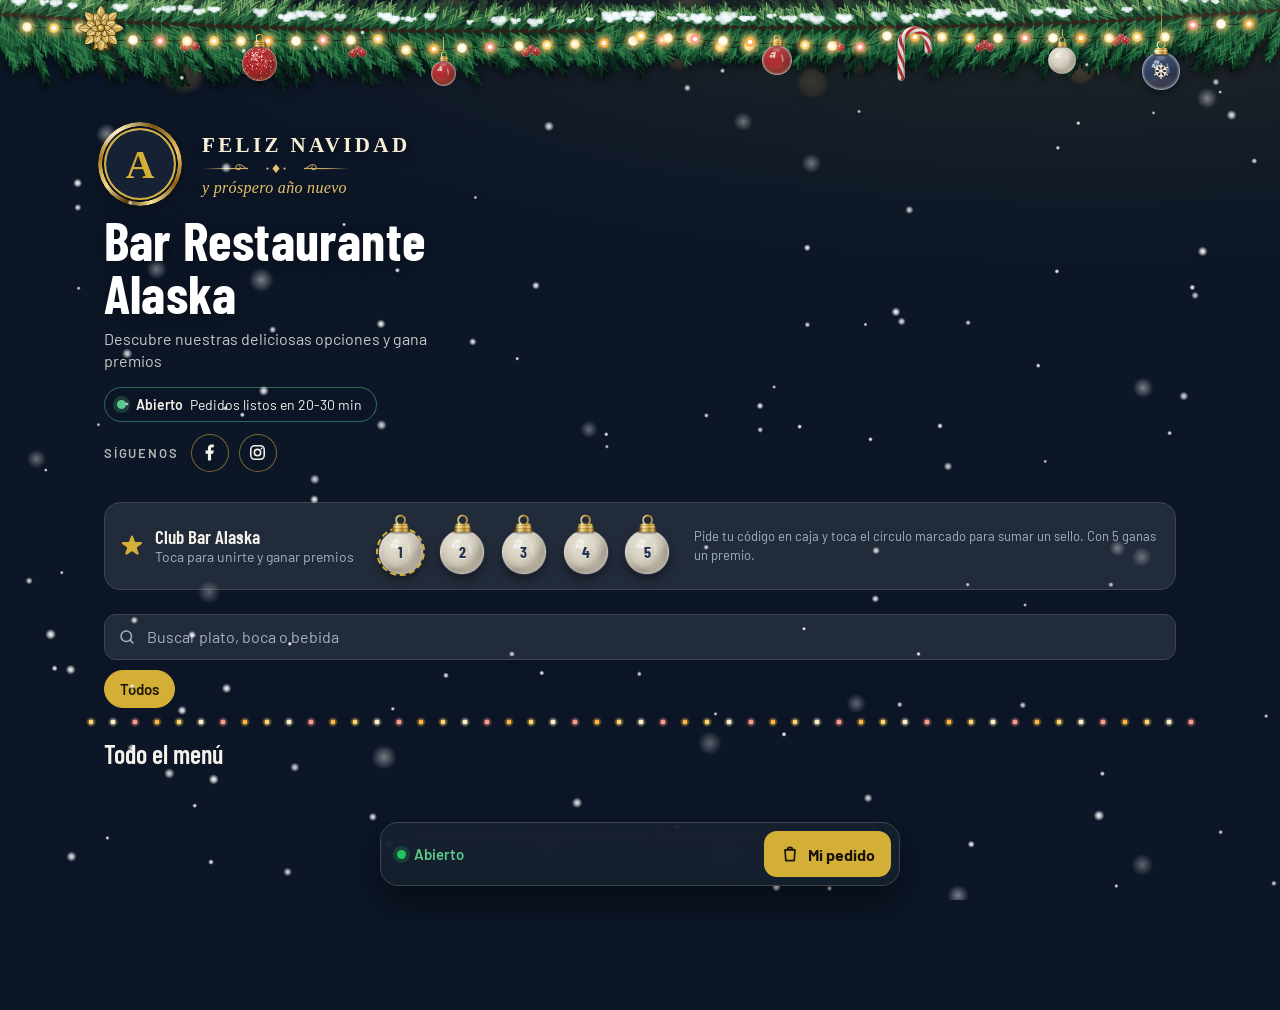
==== commit 7e0a44cc: "Add files via upload" ====
--- a/index.html
+++ b/index.html
@@ -24,7 +24,7 @@
     <meta name="twitter:title" content="Bar Restaurante Alaska · Menú digital">
     <meta name="twitter:description" content="Mira el menú, haz tu pedido en línea y junta sellos para ganar un premio.">
     <meta name="twitter:image" content="https://pache90cr.github.io/Web-Alaska/og-alaska.jpg">
-    <meta name="app-version" content="2026-11-14.1">
+    <meta name="app-version" content="2026-11-15.1">
 
     <meta name="theme-color" content="#0C1626">
     <!-- INSTALAR EL MENÚ COMO APP Y SU ÍCONO
@@ -1968,7 +1968,7 @@
                         <span>pagan ₡</span>
                         <input type="number" id="edit-plato-promo-precio" min="1" step="1" inputmode="numeric" placeholder="6000" aria-label="Total que se paga por esa cantidad, en colones">
                     </div>
-                    <p class="ayuda-precio">Si piden más, cada grupo completo lleva la promo y lo que sobra se cobra normal (con 3 → la promo + 1 normal). Con 1 solo se cobra el precio normal. Para quitarla, deja los dos campos vacíos.</p>
+                    <p class="ayuda-precio">Si piden más, cada grupo completo lleva la promo y lo que sobra se cobra normal (con 3 → la promo + 1 normal). Con 1 solo se cobra el precio normal. <b>La promo es para el plato solo:</b> si el cliente le agrega un acompañamiento con costo (ej. Papas Mechudas +₡500), ese plato se cobra normal y no cuenta para la promo. Para quitarla, deja los dos campos vacíos.</p>
                 </div>
                 <div class="form-group">
                     <label for="edit-plato-desc">Descripción</label>
@@ -3316,10 +3316,17 @@
                 totalUnitario += Number(chk.getAttribute('data-precio') || 0);
             });
             let totalFinal = totalUnitario * cantidadSeleccionadaModal;
-            // Promo por cantidad: lo que ya hay en el pedido cuenta (el 2.º nacho completa la promo del 1.º), así el botón muestra lo que de verdad sube el total
+            // Promo por cantidad: lo que ya hay en el pedido cuenta (el 2.º nacho completa la promo del 1.º), así el botón muestra lo que de verdad sube el total.
+            // Con un acompañamiento que cuesta (Papas Mechudas +₡500) el plato no entra en la promo: se cobra normal, sin descuento, y el aviso lo dice.
             const promo = platoSeleccionadoParaPedir._promo;
             const avisoPromo = document.getElementById('modal-detalle-promo');
-            if (promo) {
+            const sacanDeLaPromo = promo ? extrasQueSacanDeLaPromo(extrasMarcadosEnModal()) : [];
+            if (promo && sacanDeLaPromo.length > 0) {
+                if (avisoPromo) {
+                    avisoPromo.textContent = `Con ${listaEnTexto(sacanDeLaPromo.map(x => x.nombre))} no aplica la promo (${textoPromo(promo)}).`;
+                    avisoPromo.hidden = false;
+                }
+            } else if (promo) {
                 const antes = unidadesEnCarritoDe(platoSeleccionadoParaPedir);
                 const rebaja = rebajaPromoAlAgregar(promo, antes, cantidadSeleccionadaModal);
                 totalFinal -= rebaja;
@@ -3328,7 +3335,7 @@
                 if (avisoPromo) {
                     avisoPromo.textContent = rebaja > 0
                         ? `¡Promo aplicada! ${textoPromo(promo)}. Ahorras ₡${rebaja.toLocaleString('en-US')}.${ya}`
-                        : `Promo: ${textoPromo(promo)}. Con ${faltan} más ahorras ₡${promo.ahorro.toLocaleString('en-US')}.${ya}`;
+                        : `Promo: ${textoPromo(promo)}${textoSinPromoPor(platoSeleccionadoParaPedir)}. Con ${faltan} más ahorras ₡${promo.ahorro.toLocaleString('en-US')}.${ya}`;
                     avisoPromo.hidden = false;
                 }
             } else if (avisoPromo) {
@@ -3388,7 +3395,8 @@
             let precioUnitario = Number(platoSeleccionadoParaPedir.precio) + adicionalPrecio;
             let notaPlatoIndividual = document.getElementById('modal-nota-plato-individual').value.trim();
 
-            const promoPlato = platoSeleccionadoParaPedir._promo;
+            // Con un acompañamiento que cuesta (Papas Mechudas +₡500) el plato no entra en la promo: su línea queda sin promo, se cobra normal y no cuenta para completarla
+            const promoPlato = extrasQueSacanDeLaPromo(extrasMarcadosEnModal()).length > 0 ? null : platoSeleccionadoParaPedir._promo;
             carritoItems.push({
                 nombre: platoSeleccionadoParaPedir.nombre,
                 detalle: detalleTexto,
@@ -3406,9 +3414,27 @@
         }
 
         // ---------- Promo por cantidad en el pedido ----------
-        // Los platos iguales se juntan aunque estén en líneas distintas (por ejemplo, con otro acompañamiento): cada grupo completo
+        // Los platos iguales se juntan aunque estén en líneas distintas (por ejemplo, con otra nota): cada grupo completo
         // (2, 3… según la promo) rebaja su «ahorro» fijo. Los extras y acompañamientos se siguen cobrando completos.
+        // La promo es para el plato SOLO: si el cliente le agrega un acompañamiento que cuesta (Papas Mechudas +₡500), ese plato se cobra normal,
+        // su línea queda sin promo (sin platoId) y no cuenta para completarla. Un acompañamiento gratis (₡0) no lo saca de la promo.
         function textoPromo(promo) { return `${promo.cantidad} por ₡${Number(promo.precio).toLocaleString('en-US')}`; }
+        // Los acompañamientos marcados en la ventana del plato: [{ nombre, precio }]
+        function extrasMarcadosEnModal() {
+            return Array.from(document.querySelectorAll('.chk-extra-item:checked')).map(chk => ({ nombre: chk.getAttribute('data-nombre') || '', precio: Number(chk.getAttribute('data-precio') || 0) }));
+        }
+        // De esos, los que sacan al plato de la promo: los que cuestan algo
+        function extrasQueSacanDeLaPromo(extras) { return (extras || []).filter(x => x && Number(x.precio) > 0); }
+        // «A», «A y B», «A, B y C»
+        function listaEnTexto(nombres) {
+            const n = (nombres || []).filter(Boolean);
+            return n.length <= 1 ? (n[0] || '') : n.slice(0, -1).join(', ') + ' y ' + n[n.length - 1];
+        }
+        // Lo que se avisa de entrada en la ventana del plato: « (sin Papas Mechudas)» si tiene un solo acompañamiento con costo, « (sin acompañamientos con costo)» si tiene varios, y nada si no tiene
+        function textoSinPromoPor(plato) {
+            const conCosto = listaOpcionesCruda(plato).filter(v => v && v.agotado !== true && Number(v.precio) > 0);
+            return conCosto.length === 0 ? '' : (conCosto.length === 1 ? ` (sin ${conCosto[0].nombre})` : ' (sin acompañamientos con costo)');
+        }
         function mismaPromo(a, b) { return !!a && !!b && a.cantidad === b.cantidad && a.precio === b.precio && a.ahorro === b.ahorro; }
         // Cuántas unidades de este plato (con esta misma promo) ya hay en el pedido
         function unidadesEnCarritoDe(plato) {
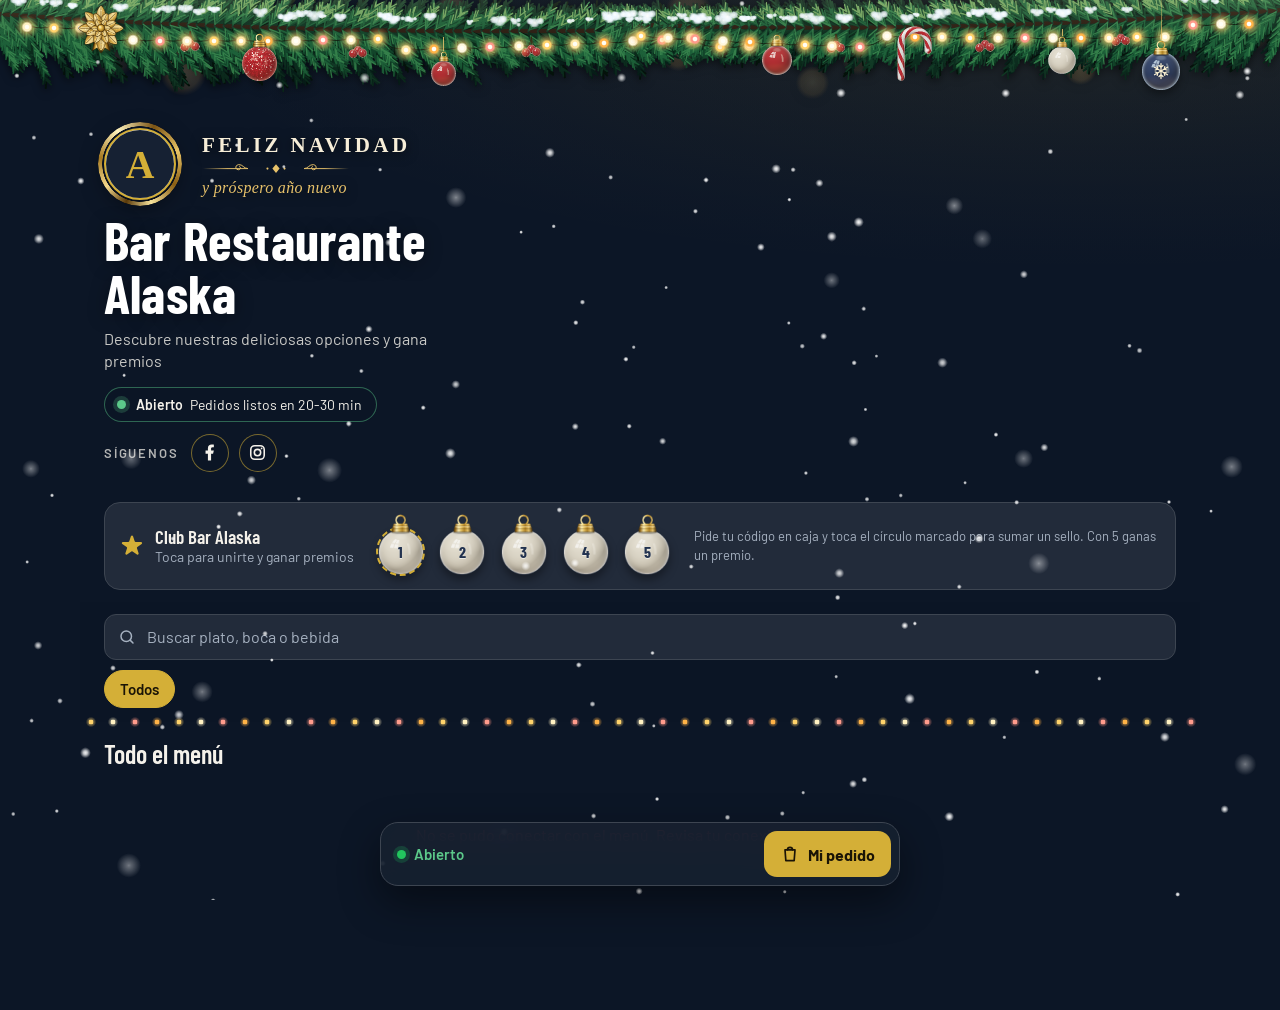
==== commit 4ea6579a: "Add files via upload" ====
--- a/index.html
+++ b/index.html
@@ -24,7 +24,7 @@
     <meta name="twitter:title" content="Bar Restaurante Alaska · Menú digital">
     <meta name="twitter:description" content="Mira el menú, haz tu pedido en línea y junta sellos para ganar un premio.">
     <meta name="twitter:image" content="https://pache90cr.github.io/Web-Alaska/og-alaska.jpg">
-    <meta name="app-version" content="2026-11-15.1">
+    <meta name="app-version" content="2026-11-20.2">
 
     <meta name="theme-color" content="#0C1626">
     <!-- INSTALAR EL MENÚ COMO APP Y SU ÍCONO
@@ -1308,6 +1308,15 @@
     if (activa) inyectar(encendida);
 })();
 </script>
+    <script>window.addEventListener('beforeinstallprompt', function (e) { e.preventDefault(); window.__avisoInstalar = e; });</script>
+    <style id="estilo-instalar">
+        .btn-instalar { margin-top: 14px; width: 100%; max-width: 420px; display: flex; align-items: center; gap: 12px; padding: 12px 16px; border-radius: 14px; border: 1px solid rgba(212,175,55,.55); background: linear-gradient(135deg, #d4af37 0%, #f0d77a 100%); color: #0C1626; font: inherit; text-align: left; cursor: pointer; box-shadow: 0 6px 18px rgba(212,175,55,.25); }
+        .btn-instalar:focus-visible { outline: 3px solid #F4F1EA; outline-offset: 3px; }
+        .btn-instalar .bi-icono { flex: 0 0 auto; width: 40px; height: 40px; border-radius: 12px; background: #0C1626; color: #d4af37; display: grid; place-items: center; font-size: 20px; }
+        .btn-instalar .bi-texto strong { display: block; font-size: 16px; font-weight: 800; }
+        .btn-instalar .bi-texto span { display: block; font-size: 13px; opacity: .85; margin-top: 2px; }
+        .btn-instalar[hidden] { display: none; }
+    </style>
 </head>
 <body>
 
@@ -1403,6 +1412,10 @@
                             <svg viewBox="0 0 24 24" aria-hidden="true" focusable="false"><rect x="3.5" y="3.5" width="17" height="17" rx="5"/><circle cx="12" cy="12" r="4"/><circle cx="17.2" cy="6.8" r="1.1" fill="currentColor" stroke="none"/></svg>
                         </a>
                     </nav>
+                    <button type="button" id="btn-instalar" class="btn-instalar" hidden onclick="instalarMenu()">
+                        <span class="bi-icono" aria-hidden="true">&#x2B07;</span>
+                        <span class="bi-texto"><strong>Instalar menú en tu celular</strong><span>Ten nuestro menú a un toque en la pantalla de inicio.</span></span>
+                    </button>
                 </div>
             </header>
 
@@ -8028,5 +8041,26 @@
     if (activa) cuandoListo();
 })();
 </script>
+<script id="instalar-menu">
+// Botón «Instalar menú en tu celular»: solo aparece cuando el navegador deja instalar con un toque (Chrome, Brave, Edge…).
+// En iPhone (Safari) Apple no lo permite, así que ahí el botón no sale. Si el menú ya está instalado, tampoco.
+(function () {
+    function boton() { return document.getElementById('btn-instalar'); }
+    function yaInstalado() {
+        try { return (window.matchMedia && window.matchMedia('(display-mode: standalone)').matches) || window.navigator.standalone === true; } catch (e) { return false; }
+    }
+    function pintar() { var b = boton(); if (b) b.hidden = !(window.__avisoInstalar && !yaInstalado()); }
+    window.addEventListener('beforeinstallprompt', function (e) { e.preventDefault(); window.__avisoInstalar = e; pintar(); });
+    window.addEventListener('appinstalled', function () { window.__avisoInstalar = null; pintar(); });
+    window.instalarMenu = function () {
+        var e = window.__avisoInstalar;
+        if (!e) { pintar(); return; }
+        window.__avisoInstalar = null;   // el aviso solo se puede usar una vez; si lo cancelan, el navegador manda otro más adelante
+        pintar();
+        try { e.prompt(); } catch (x) {}
+    };
+    pintar();
+})();
+</script>
 </body>
 </html>
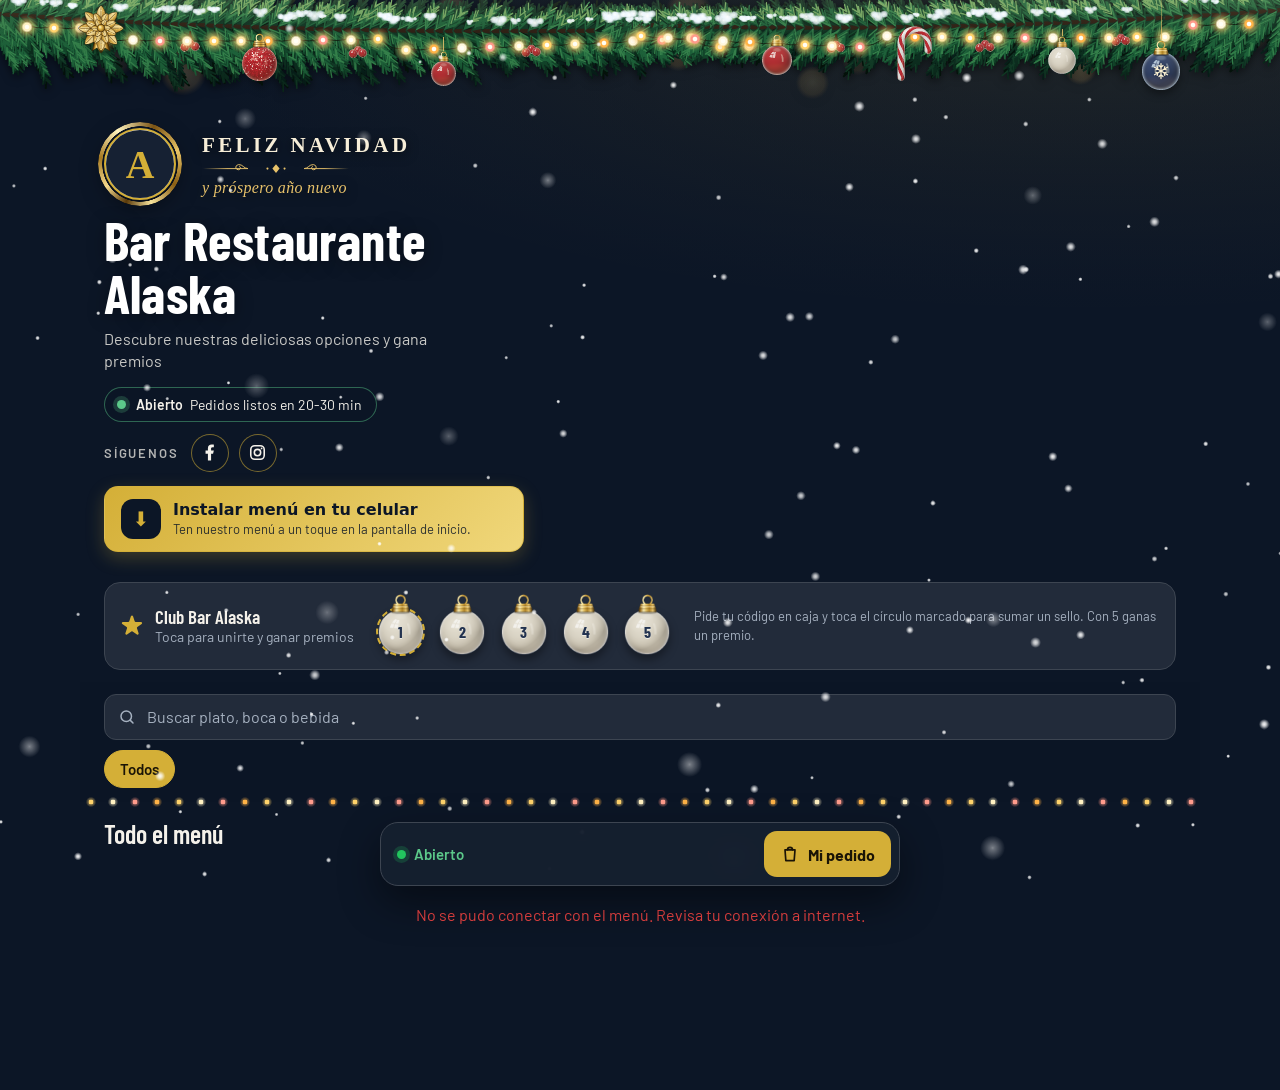
==== commit 0903bc31: "Add files via upload" ====
--- a/index.html
+++ b/index.html
@@ -24,7 +24,7 @@
     <meta name="twitter:title" content="Bar Restaurante Alaska · Menú digital">
     <meta name="twitter:description" content="Mira el menú, haz tu pedido en línea y junta sellos para ganar un premio.">
     <meta name="twitter:image" content="https://pache90cr.github.io/Web-Alaska/og-alaska.jpg">
-    <meta name="app-version" content="2026-11-20.2">
+    <meta name="app-version" content="2026-11-20.3">
 
     <meta name="theme-color" content="#0C1626">
     <!-- INSTALAR EL MENÚ COMO APP Y SU ÍCONO
@@ -1414,7 +1414,7 @@
                     </nav>
                     <button type="button" id="btn-instalar" class="btn-instalar" hidden onclick="instalarMenu()">
                         <span class="bi-icono" aria-hidden="true">&#x2B07;</span>
-                        <span class="bi-texto"><strong>Instalar menú en tu celular</strong><span>Ten nuestro menú a un toque en la pantalla de inicio.</span></span>
+                        <span class="bi-texto"><strong>Instalar menú en tu celular</strong><span id="btn-instalar-sub" aria-live="polite">Ten nuestro menú a un toque en la pantalla de inicio.</span></span>
                     </button>
                 </div>
             </header>
@@ -8042,22 +8042,36 @@
 })();
 </script>
 <script id="instalar-menu">
-// Botón «Instalar menú en tu celular»: solo aparece cuando el navegador deja instalar con un toque (Chrome, Brave, Edge…).
-// En iPhone (Safari) Apple no lo permite, así que ahí el botón no sale. Si el menú ya está instalado, tampoco.
+// Botón «Instalar menú en tu celular».
+// · Sale siempre, menos cuando el menú ya está instalado (abierto como app, o el navegador avisa que ya lo tiene).
+// · Al tocarlo: si el navegador ya dio permiso (Chrome/Brave lo dan después de unos segundos de uso), abre su ventana de instalación.
+//   Si todavía no, el texto del botón dice en una línea dónde está «Instalar» en ese navegador.
 (function () {
+    var instalado = false;
+    var esIOS = /iPad|iPhone|iPod/.test(navigator.userAgent) || (navigator.platform === 'MacIntel' && navigator.maxTouchPoints > 1);
     function boton() { return document.getElementById('btn-instalar'); }
-    function yaInstalado() {
+    function comoApp() {
         try { return (window.matchMedia && window.matchMedia('(display-mode: standalone)').matches) || window.navigator.standalone === true; } catch (e) { return false; }
     }
-    function pintar() { var b = boton(); if (b) b.hidden = !(window.__avisoInstalar && !yaInstalado()); }
-    window.addEventListener('beforeinstallprompt', function (e) { e.preventDefault(); window.__avisoInstalar = e; pintar(); });
-    window.addEventListener('appinstalled', function () { window.__avisoInstalar = null; pintar(); });
+    function pintar() { var b = boton(); if (b) b.hidden = instalado || comoApp(); }
+    function yaLoTiene() { instalado = true; window.__avisoInstalar = null; pintar(); }
+    window.addEventListener('beforeinstallprompt', function (e) { e.preventDefault(); window.__avisoInstalar = e; instalado = false; pintar(); });
+    window.addEventListener('appinstalled', yaLoTiene);
+    try {
+        if (navigator.getInstalledRelatedApps) navigator.getInstalledRelatedApps().then(function (l) { if (l && l.length) yaLoTiene(); }).catch(function () {});
+    } catch (e) {}
     window.instalarMenu = function () {
         var e = window.__avisoInstalar;
-        if (!e) { pintar(); return; }
-        window.__avisoInstalar = null;   // el aviso solo se puede usar una vez; si lo cancelan, el navegador manda otro más adelante
-        pintar();
-        try { e.prompt(); } catch (x) {}
+        if (e) {
+            window.__avisoInstalar = null;
+            try {
+                e.prompt();
+                if (e.userChoice && e.userChoice.then) e.userChoice.then(function (r) { if (r && r.outcome === 'accepted') yaLoTiene(); }).catch(function () {});
+            } catch (x) {}
+            return;
+        }
+        var sub = document.getElementById('btn-instalar-sub');
+        if (sub) sub.textContent = esIOS ? 'Toca Compartir y elige «Agregar a inicio».' : 'Toca ⋮ en el navegador y elige «Instalar» o «Agregar a pantalla principal».';
     };
     pintar();
 })();
